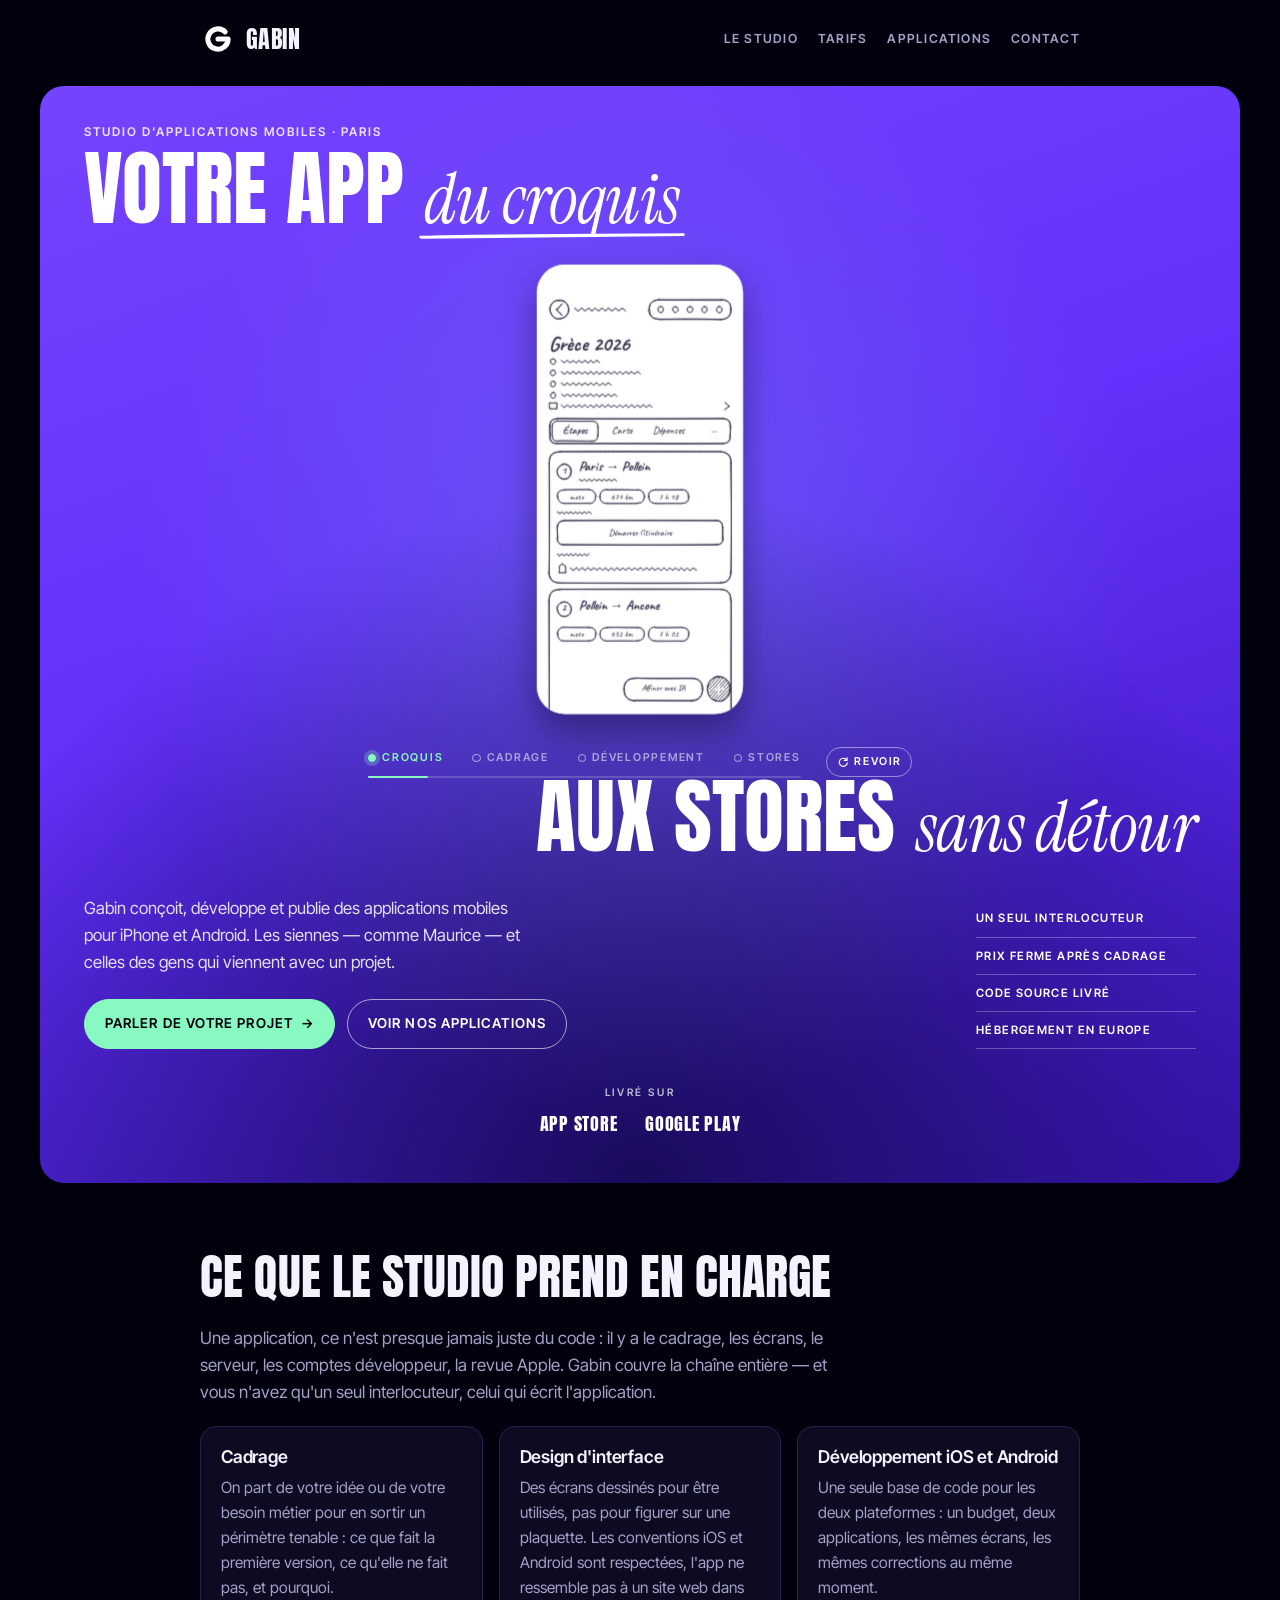
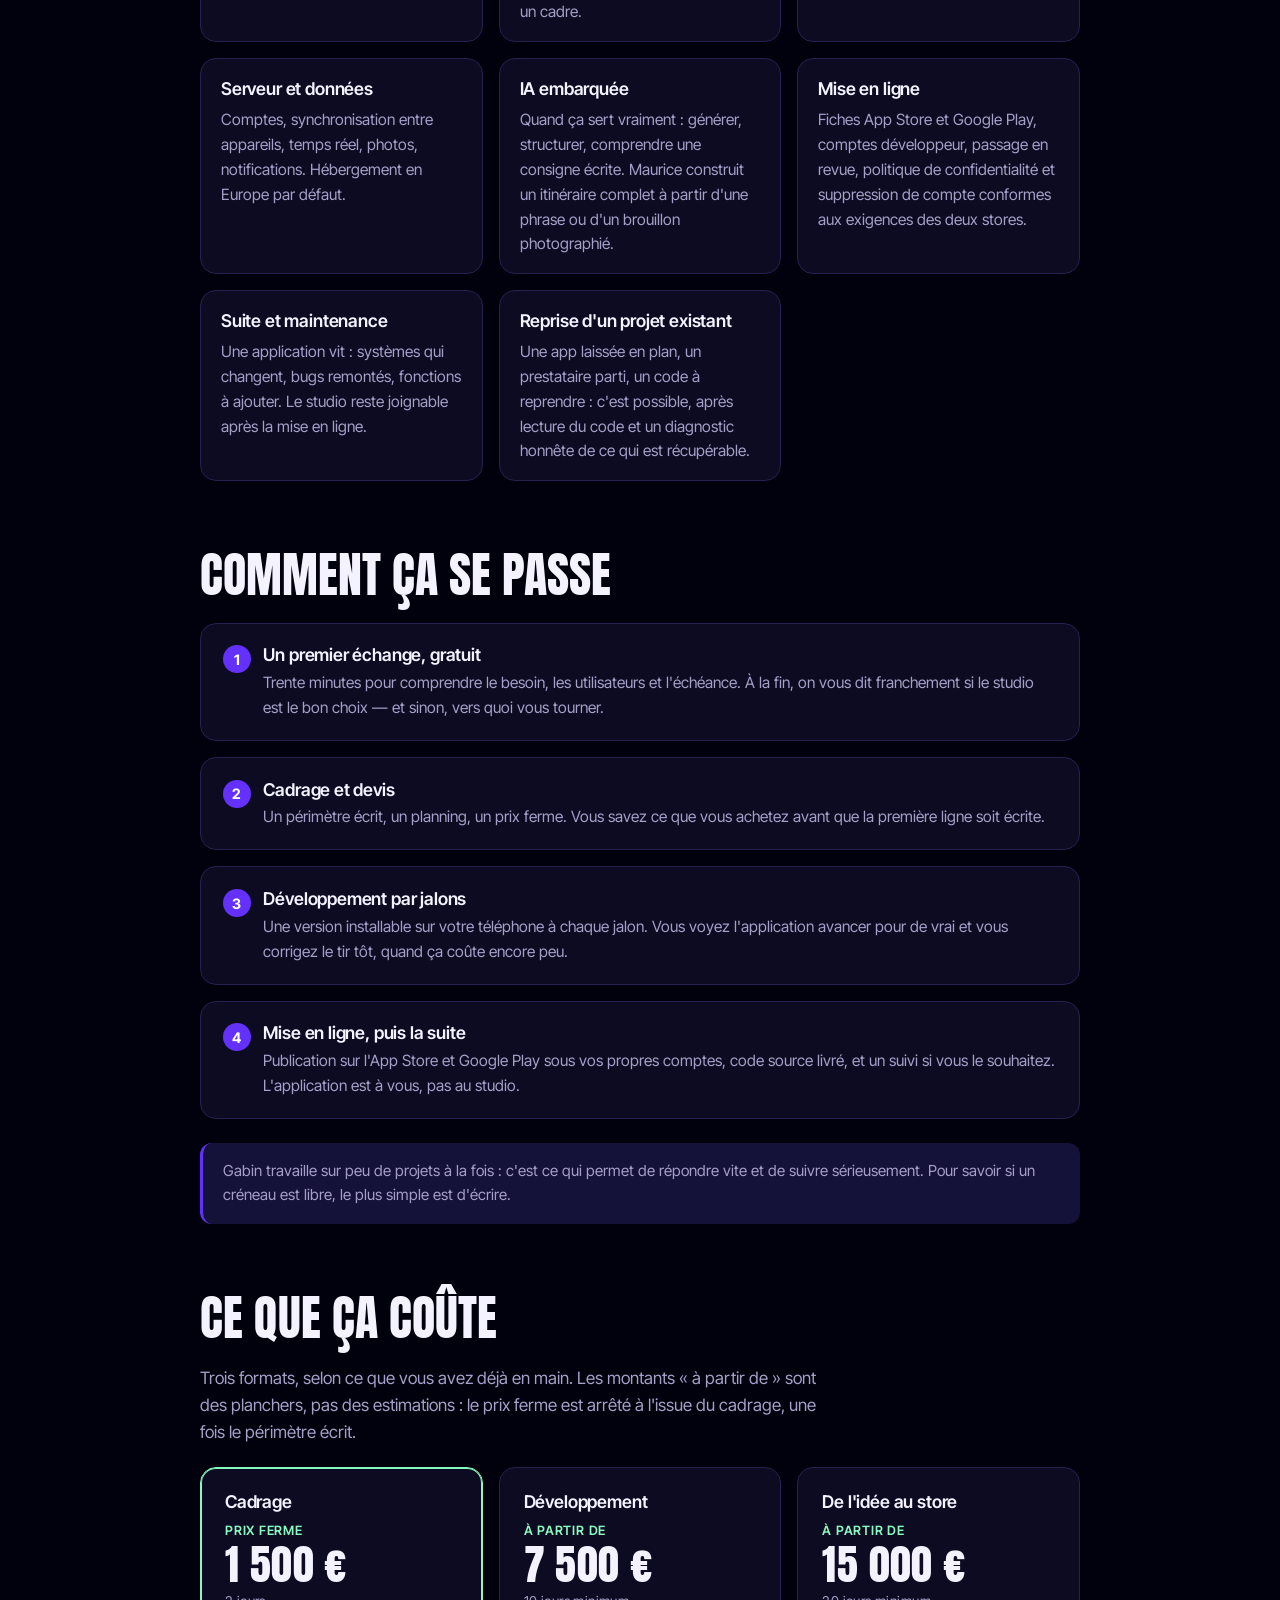
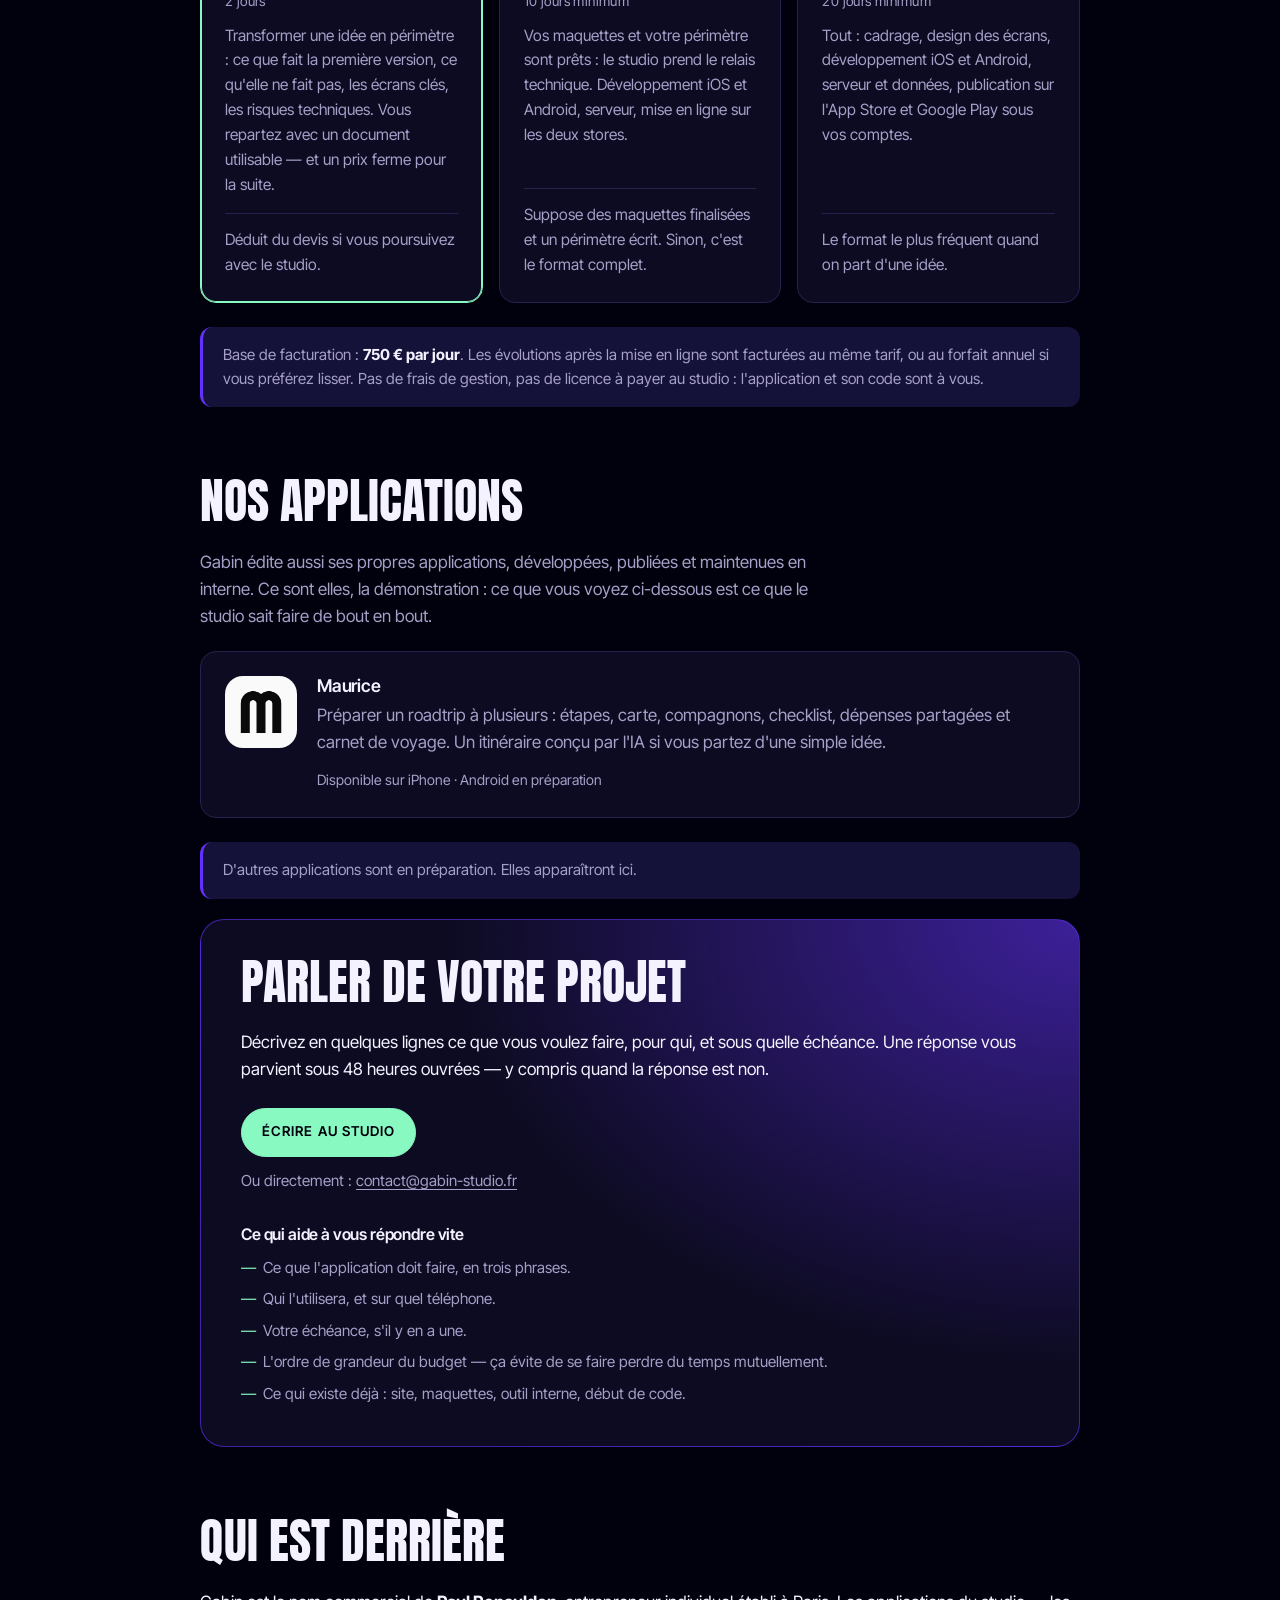
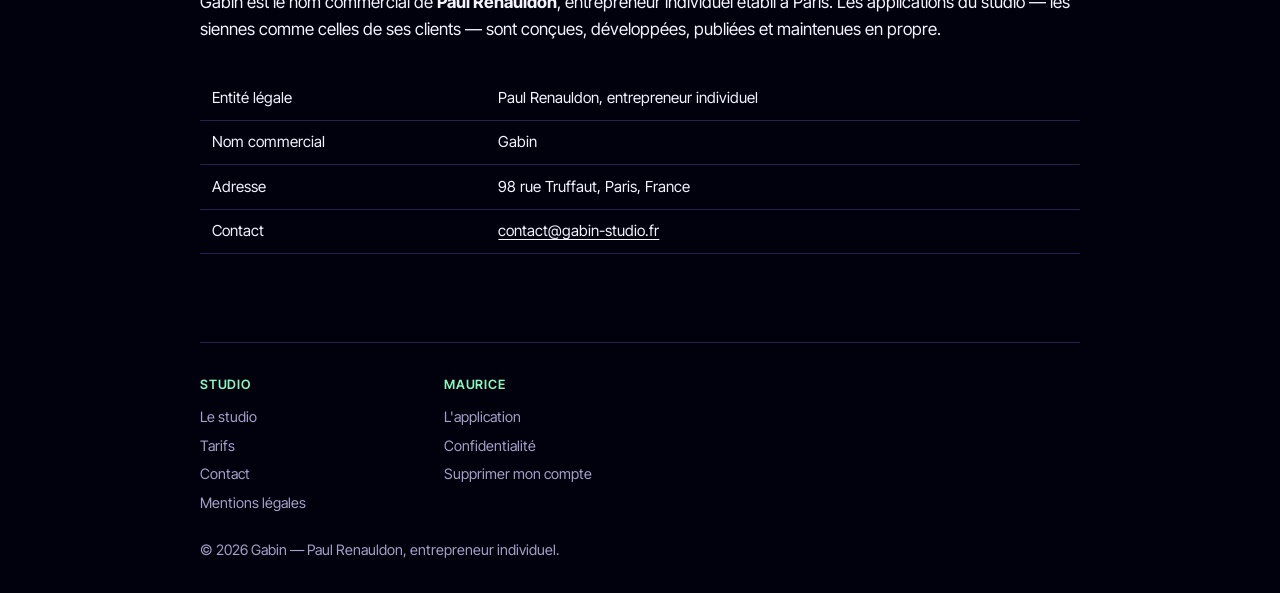
==== index.html @ 27c826fb "Hero : on montre ce que garde la V1, les cartes flottantes libèrent l'écran - Cadrage : le post-it b" ====
<!doctype html>
<html lang="fr">
<head>
  <meta charset="utf-8">
  <meta name="viewport" content="width=device-width, initial-scale=1, viewport-fit=cover">
  <title>Gabin — studio d'applications mobiles iOS et Android</title>
  <meta name="description" content="Gabin est un studio parisien qui conçoit, développe et publie des applications mobiles iOS et Android — les vôtres comme les siennes. Cadrage, design, développement, mise en ligne sur les stores.">
  <!-- Vérification Google Search Console : coller ici la balise <meta name="google-site-verification" content="…"> fournie par Google. -->
  <link rel="icon" href="assets/favicon.png">
  <link rel="apple-touch-icon" href="assets/icon.png">
  <meta property="og:title" content="Gabin — studio d'applications mobiles">
  <meta property="og:description" content="On conçoit, développe et publie votre application iOS et Android. Un seul interlocuteur : celui qui écrit l'app.">
  <meta property="og:image" content="assets/icon.png">
  <meta property="og:type" content="website">
  <link rel="preconnect" href="https://fonts.googleapis.com">
  <link rel="preconnect" href="https://fonts.gstatic.com" crossorigin>
  <link href="https://fonts.googleapis.com/css2?family=Anton&family=Instrument+Serif:ital@0;1&family=Inter+Tight:wght@400;500;600;700&family=Noto+Sans:wght@400;600&family=Caveat:wght@500;700&family=JetBrains+Mono:wght@400;500&display=swap" rel="stylesheet">
  <link rel="stylesheet" href="styles.css">
  <script>if(!matchMedia("(prefers-reduced-motion: reduce)").matches)document.documentElement.classList.add("intro")</script>
</head>
<body>
  <div class="wrap">
    <header class="top">
      <a class="brand" href="./"><img src="assets/gabin.svg" alt="" width="36" height="36">Gabin</a>
      <nav class="top-links" aria-label="Navigation">
        <a href="#studio">Le studio</a>
        <a href="#tarifs">Tarifs</a>
        <a href="#applications">Applications</a>
        <a href="#contact">Contact</a>
      </nav>
    </header>

    <main>
      <section class="hero poster" data-hero>
        <p class="eyebrow">Studio d'applications mobiles · Paris</p>
        <div class="poster-stage">
          <h1 class="poster-title">
            <span class="poster-line poster-line--1"><span class="t-block">Votre app</span> <span class="t-serif t-mark">du croquis<svg class="mark" viewBox="0 0 420 30" aria-hidden="true" data-mark="pencil"><path d="M5 17 C87 14, 170 14, 414 13 M6 18 C118 18, 230 17, 414 14" pathLength="1" stroke-width="3.4" stroke="#fff"/></svg></span></span>
            <span class="poster-line poster-line--2"><span class="t-block">aux stores</span> <span class="t-serif t-mark">sans détour<svg class="mark mark--mint" viewBox="0 0 420 30" aria-hidden="true" data-mark="mint"><path pathLength="1" d="M6 21 C 120 9, 270 7, 414 15"/></svg></span></span>
          </h1>
          <div class="stage" data-stage aria-hidden="true">
            <svg class="stage-ink" data-ink><path class="ink-arrow" data-arrow="0" pathLength="1"/><path class="ink-arrow" data-arrow="1" pathLength="1"/><path class="ink-frame" data-frame pathLength="1"/></svg>
            <div class="sk-card" data-card="carte"><svg class="sk" viewBox="0 0 920 2000" aria-hidden="true"><g data-o="0"><path d="M99 155 C106 155, 117 158, 123 162 C130 166, 136 174, 139 181 C142 189, 142 199, 140 207 C139 215, 136 223, 131 229 C127 235, 120 241, 113 243 C106 246, 97 246, 89 244 C82 242, 73 237, 68 231 C63 224, 59 215, 58 206 C57 198, 59 189, 62 181 C65 174, 71 166, 77 162 C83 157, 96 155, 100 154 C104 153, 102 155, 102 156 M99 156 C106 155, 114 158, 121 162 C127 166, 133 173, 137 180 C140 187, 142 196, 141 204 C141 212, 138 222, 133 229 C129 235, 119 240, 112 242 C105 245, 96 245, 90 244 C83 242, 76 238, 70 232 C65 226, 60 216, 59 208 C57 200, 58 189, 61 182 C64 175, 70 169, 76 165 C82 160, 95 156, 98 154 C102 153, 97 156, 97 157" pathLength="1" stroke-width="4.4"/><path d="M113 175 C109 179, 103 187, 87 198 M111 175 C106 182, 103 186, 89 201 M88 200 C96 208, 105 218, 111 222 M89 200 C95 208, 102 214, 111 224" pathLength="1" stroke-width="4.4"/></g><g data-o="1"><path d="M171 194 C174 196, 181 206, 186 206 C191 206, 196 195, 201 195 C206 195, 211 206, 216 206 C221 206, 226 193, 230 193 C235 193, 240 206, 245 206 C250 206, 254 194, 259 194 C264 194, 270 206, 276 206 C281 206, 285 193, 290 193 C295 193, 299 207, 304 207 C309 207, 314 194, 319 194 C324 194, 330 205, 335 206 C340 206, 345 195, 350 195 C355 195, 361 207, 366 207 C371 207, 375 193, 379 193 C384 193, 392 204, 395 207 M170 193 C173 195, 181 207, 186 207 C191 207, 195 193, 201 193 C206 193, 212 207, 217 207 C221 207, 224 194, 229 193 C234 193, 241 205, 246 205 C251 205, 255 193, 260 193 C264 194, 270 206, 275 206 C280 206, 284 195, 289 195 C293 195, 300 207, 305 207 C310 207, 314 196, 319 195 C324 195, 329 205, 334 205 C339 205, 345 194, 351 195 C356 195, 361 208, 365 207 C370 207, 374 193, 379 192 C384 192, 393 203, 396 205" pathLength="1" stroke-width="3.2"/><path d="M542 158 C600 158, 654 159, 823 156 M543 157 C615 158, 687 158, 822 157 M822 157 C850 156, 866 172, 864 202 M823 159 C852 155, 866 169, 864 198 M865 200 C865 200, 865 200, 865 200 M865 200 C865 200, 865 200, 865 200 M865 200 C867 228, 853 242, 823 242 M864 201 C866 230, 850 241, 823 245 M821 244 C712 242, 604 243, 544 243 M822 243 C755 246, 688 244, 543 243 M543 243 C513 241, 501 231, 499 198 M543 245 C512 245, 502 229, 500 200 M500 200 C500 200, 500 200, 500 200 M500 200 C500 200, 500 200, 500 200 M500 200 C500 171, 515 157, 543 157 M501 200 C499 170, 513 159, 543 156 M543 157 C543 157, 543 157, 543 157 M543 157 C543 157, 543 157, 543 157" pathLength="1" stroke-width="4.4"/><path d="M555 188 C558 188, 561 191, 562 193 C564 196, 564 199, 564 202 C564 205, 562 209, 560 210 C558 212, 555 213, 552 213 C549 213, 546 212, 544 211 C542 209, 541 206, 540 203 C540 200, 540 197, 541 194 C543 191, 545 189, 548 188 C550 187, 555 188, 557 188 C558 188, 559 189, 559 189 M549 188 C551 186, 553 186, 556 187 C558 188, 562 192, 564 195 C565 197, 565 199, 565 202 C564 205, 562 209, 560 210 C558 212, 555 212, 553 212 C550 212, 546 212, 544 211 C542 209, 541 205, 541 202 C540 199, 539 194, 540 191 C541 189, 546 189, 547 189 C549 189, 548 189, 548 189" pathLength="1" stroke-width="3"/><path d="M618 187 C620 187, 624 188, 626 190 C628 191, 629 195, 629 197 C630 200, 628 204, 627 206 C626 209, 624 211, 622 212 C619 213, 614 212, 612 211 C609 211, 607 209, 606 207 C605 205, 604 200, 605 197 C606 195, 608 193, 610 191 C613 189, 618 187, 619 187 C621 186, 619 188, 618 189 M611 189 C613 187, 618 186, 621 187 C623 187, 625 190, 626 193 C628 195, 631 199, 631 202 C630 204, 628 206, 626 208 C624 210, 619 213, 617 214 C614 214, 613 213, 611 211 C609 209, 605 206, 604 203 C603 200, 605 196, 606 193 C607 191, 610 190, 611 190 C613 189, 612 189, 613 189" pathLength="1" stroke-width="3"/><path d="M678 188 C681 187, 686 188, 688 189 C691 190, 693 192, 694 195 C695 197, 696 201, 695 203 C694 206, 691 208, 689 210 C686 212, 682 214, 680 214 C677 213, 676 210, 674 208 C672 206, 670 204, 670 201 C669 199, 669 195, 672 192 C674 190, 681 187, 684 187 C686 186, 686 188, 686 189 M688 189 C690 190, 692 192, 693 194 C694 197, 696 202, 695 204 C694 207, 690 208, 688 210 C685 212, 683 214, 680 214 C678 214, 674 211, 672 209 C670 207, 670 204, 670 201 C670 198, 671 194, 673 191 C674 189, 678 187, 680 186 C683 186, 687 189, 688 189 C689 190, 686 189, 686 189" pathLength="1" stroke-width="3"/><path d="M741 189 C743 187, 746 186, 749 187 C752 187, 755 190, 757 192 C759 195, 760 197, 760 200 C759 203, 757 207, 756 209 C754 211, 752 212, 750 213 C748 213, 743 212, 741 211 C738 210, 736 208, 735 205 C734 202, 734 198, 736 195 C737 192, 742 189, 743 187 C745 186, 746 187, 746 188 M750 186 C753 187, 754 190, 756 192 C757 195, 760 199, 759 202 C759 205, 756 208, 754 210 C753 212, 752 213, 749 213 C747 213, 741 211, 739 209 C737 207, 736 204, 736 202 C735 200, 734 198, 735 195 C736 193, 739 188, 742 187 C744 186, 748 188, 749 188 C751 188, 750 188, 751 188" pathLength="1" stroke-width="3"/><path d="M816 188 C818 188, 821 191, 822 193 C824 195, 825 198, 825 201 C825 203, 822 208, 820 210 C818 212, 816 213, 814 213 C811 214, 808 213, 806 212 C803 210, 800 206, 799 203 C799 201, 799 197, 800 195 C802 193, 805 190, 807 189 C810 187, 815 188, 816 187 C818 187, 817 188, 817 188 M812 186 C815 186, 820 189, 822 191 C823 193, 823 198, 823 200 C823 203, 823 205, 821 207 C820 209, 818 211, 815 212 C813 213, 808 213, 806 212 C803 211, 802 209, 801 207 C800 204, 800 200, 800 197 C801 194, 804 190, 806 188 C809 187, 812 188, 813 188 C815 187, 815 187, 815 187" pathLength="1" stroke-width="3"/></g><g data-o="3"><path d="M72 420 C74 419, 76 422, 78 424 C80 425, 82 426, 83 429 C84 431, 84 435, 83 437 C82 440, 80 441, 77 442 C75 443, 71 444, 68 443 C66 443, 63 441, 62 438 C61 436, 61 432, 61 430 C61 428, 62 426, 64 424 C65 423, 70 422, 72 421 C74 421, 75 421, 75 421 M76 421 C78 421, 82 423, 83 425 C84 427, 83 431, 82 433 C82 436, 82 440, 81 442 C79 444, 73 444, 71 444 C68 444, 67 443, 65 442 C64 440, 62 437, 61 435 C61 432, 62 428, 63 426 C64 424, 65 423, 67 422 C70 421, 76 421, 78 421 C79 422, 78 422, 78 422" pathLength="1" stroke-width="3"/><path d="M110 427 C113 429, 118 437, 122 437 C127 437, 131 428, 135 428 C140 428, 144 437, 148 437 C153 437, 157 427, 162 427 C166 427, 171 437, 175 437 C179 437, 184 427, 188 427 C193 427, 198 436, 202 437 C206 437, 209 428, 213 428 C218 428, 223 437, 228 437 C232 437, 235 427, 240 427 C244 427, 248 438, 253 438 C257 438, 262 427, 267 426 C271 426, 276 436, 278 438 M109 426 C112 428, 120 436, 124 436 C129 436, 131 426, 134 426 C138 427, 144 437, 148 438 C152 438, 156 428, 161 427 C165 427, 172 437, 176 437 C181 436, 185 426, 189 426 C193 426, 197 436, 201 436 C206 436, 211 427, 215 427 C219 427, 221 436, 225 436 C230 437, 235 427, 240 428 C244 428, 247 438, 252 438 C256 438, 263 426, 267 425 C272 425, 276 436, 278 438" pathLength="1" stroke-width="3.2"/></g><g data-o="4"><path d="M77 471 C79 472, 82 474, 83 476 C84 479, 84 484, 83 486 C82 489, 80 491, 78 493 C76 494, 73 494, 70 494 C68 494, 65 492, 63 490 C62 488, 61 484, 61 482 C61 479, 61 477, 63 475 C64 473, 67 470, 70 470 C72 469, 77 472, 79 473 C80 473, 78 472, 78 472 M73 471 C76 471, 77 471, 79 473 C81 474, 83 477, 83 480 C84 483, 82 487, 81 490 C79 492, 78 494, 76 495 C74 495, 71 493, 69 491 C66 490, 64 488, 62 487 C61 485, 61 483, 62 481 C62 479, 62 476, 64 474 C66 472, 71 471, 73 470 C75 470, 73 470, 73 471" pathLength="1" stroke-width="3"/><path d="M111 476 C113 478, 119 487, 123 487 C128 487, 132 478, 137 477 C141 477, 144 486, 148 486 C153 486, 158 477, 162 477 C167 478, 170 486, 175 486 C179 486, 183 478, 187 478 C191 478, 196 486, 201 486 C205 486, 209 476, 213 476 C218 476, 222 486, 226 486 C231 487, 236 478, 240 478 C245 478, 249 487, 253 487 C258 487, 263 478, 267 478 C271 478, 276 488, 280 487 C284 487, 288 477, 292 477 C297 477, 301 487, 306 487 C310 487, 313 478, 318 478 C322 478, 328 487, 332 487 C336 486, 339 477, 343 477 C347 477, 352 487, 357 487 C361 487, 365 477, 370 477 C374 477, 379 488, 384 487 C388 487, 392 476, 396 476 C400 476, 404 487, 408 487 C412 488, 417 478, 422 478 C427 478, 432 487, 436 487 C440 487, 443 477, 447 477 C451 477, 458 484, 460 486 M110 478 C112 480, 118 489, 123 488 C127 488, 132 476, 136 476 C141 475, 144 486, 148 486 C153 487, 157 478, 161 478 C166 478, 171 488, 176 488 C180 488, 183 477, 187 477 C191 476, 195 485, 200 486 C204 486, 210 478, 215 478 C219 478, 223 486, 227 486 C231 485, 236 476, 240 476 C245 476, 248 487, 252 487 C256 487, 260 477, 264 477 C269 477, 275 488, 280 487 C284 487, 289 476, 293 476 C297 476, 300 488, 304 488 C308 488, 312 476, 317 476 C321 475, 326 487, 331 487 C336 487, 340 477, 345 477 C349 477, 353 488, 357 488 C361 488, 364 477, 368 476 C373 476, 377 486, 381 487 C386 487, 392 478, 397 478 C401 478, 405 487, 409 487 C414 487, 419 476, 423 476 C427 476, 430 486, 434 487 C438 487, 444 476, 448 476 C453 476, 458 486, 461 488" pathLength="1" stroke-width="3.2"/></g><g data-o="5"><path d="M90 686 C239 686, 386 686, 830 686 M90 686 C361 684, 633 684, 830 686 M830 686 C850 686, 860 697, 862 717 M831 687 C849 688, 860 695, 863 717 M862 718 C864 730, 861 745, 861 766 M863 717 C861 735, 862 752, 862 765 M862 765 C861 786, 851 798, 831 797 M860 764 C864 786, 851 795, 831 796 M830 797 C601 799, 372 800, 91 796 M830 797 C671 795, 512 796, 90 797 M90 797 C70 798, 58 785, 59 765 M91 795 C68 795, 60 786, 60 763 M57 764 C57 749, 59 734, 58 717 M59 765 C58 754, 59 743, 58 718 M58 718 C56 695, 70 685, 90 687 M57 719 C56 694, 69 686, 92 684 M90 686 C90 686, 90 686, 90 686 M90 686 C90 686, 90 686, 90 686" pathLength="1" stroke-width="4.4"/><path d="M306 696 C335 698, 365 698, 454 699 M306 696 C364 698, 420 697, 454 698 M454 697 C473 697, 478 705, 481 723 M454 697 C471 696, 481 705, 482 721 M480 724 C480 733, 482 739, 482 761 M480 722 C480 735, 481 746, 481 759 M480 760 C481 776, 471 785, 455 787 M478 762 C480 779, 473 788, 453 784 M452 788 C404 786, 356 786, 308 785 M455 786 C417 784, 380 786, 306 787 M306 786 C291 785, 280 778, 280 760 M304 784 C289 788, 278 777, 278 761 M279 760 C282 747, 281 736, 280 723 M279 760 C280 748, 280 734, 280 723 M280 723 C278 704, 287 697, 308 696 M279 723 C278 707, 288 695, 307 698 M306 697 C306 697, 306 697, 306 697 M306 697 C306 697, 306 697, 306 697" pathLength="1" stroke-width="3.4"/></g><g data-o="7"><path d="M94 834 C242 831, 388 832, 826 833 M95 833 C248 835, 401 834, 825 833 M825 833 C852 832, 863 845, 866 874 M824 833 C852 833, 864 846, 867 875 M865 873 C867 1223, 866 1573, 865 1833 M865 873 C865 1136, 865 1399, 865 1833 M865 1833 C863 1861, 851 1874, 827 1872 M867 1832 C867 1858, 851 1874, 826 1875 M825 1872 C564 1875, 305 1875, 96 1873 M825 1873 C618 1872, 410 1872, 95 1873 M95 1873 C67 1875, 55 1859, 54 1832 M94 1871 C69 1874, 54 1859, 55 1832 M56 1833 C56 1569, 56 1305, 55 873 M55 1833 C52 1584, 52 1334, 55 873 M55 873 C54 846, 68 834, 94 834 M55 872 C53 847, 70 833, 94 832 M95 833 C95 833, 95 833, 95 833 M95 833 C95 833, 95 833, 95 833" pathLength="1" stroke-width="4.4"/></g><g data-o="8"><path d="M54 1011 C71 1007, 119 979, 150 984 C181 990, 213 1042, 241 1044 C270 1047, 292 995, 320 999 C348 1003, 386 1035, 409 1069 C432 1103, 454 1159, 456 1201 C458 1243, 413 1283, 421 1320 C428 1356, 479 1381, 499 1421 C520 1460, 550 1510, 545 1555 C540 1600, 470 1652, 469 1691 C468 1729, 518 1759, 541 1789 C564 1819, 598 1858, 609 1872 M57 1010 C73 1006, 119 979, 150 985 C180 991, 213 1042, 241 1045 C270 1047, 292 996, 320 1000 C349 1004, 388 1036, 411 1069 C433 1103, 452 1159, 454 1201 C456 1243, 414 1285, 422 1322 C430 1359, 481 1382, 502 1421 C523 1459, 552 1509, 547 1554 C541 1599, 470 1651, 469 1690 C468 1730, 518 1759, 542 1789 C565 1819, 600 1857, 611 1872" pathLength="1" stroke-width="3.6"/><path d="M866 1060 C850 1070, 796 1089, 770 1120 C743 1152, 707 1208, 706 1250 C704 1292, 761 1329, 760 1370 C759 1411, 698 1458, 700 1494 C703 1531, 747 1566, 774 1590 C802 1615, 851 1633, 866 1641 M865 1059 C849 1069, 795 1090, 769 1122 C742 1154, 707 1210, 705 1251 C704 1293, 762 1331, 761 1371 C760 1412, 697 1458, 699 1494 C702 1531, 748 1565, 775 1590 C803 1614, 849 1632, 864 1640" pathLength="1" stroke-width="3.6"/></g><g data-o="9"><path d="M259 1577 C268 1574, 281 1573, 292 1573 C303 1574, 314 1577, 323 1580 C332 1583, 341 1586, 347 1591 C352 1596, 356 1604, 356 1609 C357 1615, 354 1621, 349 1626 C344 1631, 337 1636, 328 1639 C319 1642, 307 1644, 296 1645 C285 1646, 272 1646, 262 1644 C251 1642, 240 1638, 232 1635 C225 1631, 219 1626, 216 1620 C214 1615, 213 1607, 215 1602 C218 1596, 222 1591, 230 1587 C238 1582, 257 1577, 263 1575 C269 1573, 267 1575, 267 1576 M309 1576 C319 1578, 329 1581, 337 1585 C344 1590, 351 1596, 354 1601 C357 1606, 358 1612, 355 1617 C353 1623, 345 1629, 338 1633 C331 1638, 322 1640, 312 1643 C302 1645, 289 1647, 278 1647 C267 1646, 254 1643, 245 1640 C236 1637, 229 1633, 224 1628 C219 1623, 214 1617, 214 1611 C214 1605, 218 1598, 223 1593 C228 1588, 236 1585, 245 1582 C254 1579, 266 1575, 276 1574 C287 1573, 303 1574, 308 1574 C314 1575, 309 1575, 309 1576" pathLength="1" stroke-width="3.2"/><path d="M775 1736 C783 1738, 791 1743, 795 1747 C800 1751, 803 1756, 802 1761 C802 1766, 797 1772, 792 1776 C786 1781, 778 1784, 770 1785 C762 1786, 752 1785, 744 1783 C736 1781, 728 1779, 724 1774 C719 1770, 716 1762, 717 1757 C718 1752, 723 1748, 728 1744 C734 1740, 742 1736, 751 1734 C759 1733, 772 1736, 777 1736 C781 1737, 778 1736, 778 1736 M779 1735 C786 1737, 794 1744, 798 1749 C802 1754, 803 1760, 802 1765 C800 1770, 795 1775, 790 1778 C784 1781, 775 1784, 767 1785 C759 1786, 749 1786, 741 1783 C734 1781, 725 1775, 721 1771 C718 1766, 717 1761, 718 1756 C719 1751, 722 1744, 728 1741 C734 1737, 746 1735, 754 1734 C763 1733, 775 1734, 780 1735 C784 1736, 780 1738, 780 1738" pathLength="1" stroke-width="3.2"/></g><g data-o="10"><path d="M70 1930 C73 1932, 79 1941, 83 1941 C87 1941, 91 1930, 95 1930 C100 1930, 105 1940, 110 1940 C114 1940, 118 1930, 122 1930 C126 1930, 130 1941, 135 1941 C139 1941, 144 1931, 148 1931 C152 1931, 156 1940, 160 1940 C165 1940, 170 1929, 174 1929 C179 1929, 184 1939, 188 1939 C192 1939, 195 1929, 199 1929 C204 1929, 209 1941, 213 1941 C218 1941, 222 1929, 226 1929 C230 1929, 234 1939, 239 1940 C243 1940, 247 1929, 252 1929 C256 1929, 260 1939, 264 1940 C269 1940, 274 1930, 278 1930 C283 1930, 286 1939, 290 1939 C294 1939, 299 1931, 303 1931 C308 1931, 312 1940, 317 1940 C321 1940, 327 1929, 331 1929 C335 1929, 339 1941, 343 1941 C347 1941, 352 1929, 356 1929 C361 1929, 365 1940, 369 1941 C374 1941, 377 1930, 381 1930 C385 1930, 390 1939, 395 1939 C399 1939, 403 1930, 408 1930 C412 1930, 416 1940, 420 1940 C424 1940, 429 1930, 433 1930 C437 1930, 442 1941, 447 1941 C451 1941, 456 1929, 461 1929 C465 1929, 469 1941, 474 1941 C478 1941, 483 1930, 487 1929 C491 1929, 494 1940, 499 1940 C503 1941, 508 1931, 512 1931 C516 1931, 520 1940, 525 1939 C529 1939, 534 1929, 538 1929 C543 1929, 546 1939, 550 1939 C554 1939, 559 1930, 564 1930 C568 1931, 572 1941, 576 1941 C581 1941, 586 1930, 591 1930 C596 1929, 600 1940, 604 1940 C608 1940, 611 1930, 615 1930 C619 1930, 624 1939, 628 1939 C632 1939, 637 1930, 641 1930 C645 1930, 649 1939, 654 1939 C659 1939, 664 1930, 669 1930 C674 1931, 677 1941, 681 1940 C686 1940, 692 1932, 694 1930 M69 1930 C72 1932, 78 1939, 83 1939 C87 1939, 93 1931, 97 1931 C102 1932, 106 1941, 110 1941 C114 1941, 116 1931, 121 1931 C125 1931, 131 1940, 136 1940 C141 1940, 144 1930, 148 1930 C153 1930, 158 1939, 162 1939 C166 1939, 169 1931, 173 1931 C177 1931, 181 1939, 186 1939 C190 1938, 195 1929, 199 1930 C204 1930, 208 1940, 212 1941 C217 1941, 222 1931, 226 1931 C230 1931, 234 1940, 238 1939 C242 1939, 247 1928, 252 1928 C256 1929, 260 1940, 265 1940 C269 1941, 273 1931, 277 1931 C282 1931, 287 1939, 292 1939 C296 1939, 300 1928, 305 1928 C309 1929, 313 1941, 317 1942 C321 1942, 326 1931, 330 1931 C335 1930, 339 1940, 343 1940 C348 1940, 352 1931, 356 1931 C360 1932, 364 1940, 368 1940 C372 1940, 377 1931, 382 1931 C387 1930, 391 1939, 396 1939 C400 1938, 405 1929, 409 1929 C413 1929, 417 1939, 421 1939 C425 1939, 428 1931, 433 1931 C437 1931, 443 1940, 448 1940 C453 1940, 456 1931, 460 1931 C465 1931, 470 1940, 474 1940 C478 1940, 481 1929, 485 1929 C489 1929, 495 1938, 500 1938 C504 1939, 509 1930, 513 1931 C518 1931, 521 1940, 525 1940 C529 1940, 533 1930, 537 1930 C541 1931, 546 1941, 550 1941 C555 1942, 558 1931, 563 1931 C567 1931, 574 1942, 578 1941 C582 1941, 585 1930, 589 1930 C593 1930, 598 1940, 602 1940 C607 1940, 613 1930, 617 1930 C621 1930, 624 1940, 628 1940 C632 1940, 639 1931, 643 1930 C648 1930, 651 1939, 655 1939 C659 1939, 664 1930, 669 1930 C673 1930, 678 1940, 682 1939 C686 1939, 692 1931, 694 1929" pathLength="1" stroke-width="3.2"/></g><g data-k="route"><path d="M250 1160 C268 1154, 323 1119, 360 1125 C397 1131, 436 1166, 471 1196 C505 1225, 557 1261, 566 1300 C575 1339, 514 1394, 524 1430 C534 1467, 595 1513, 626 1520 C656 1527, 701 1497, 705 1470 C709 1443, 674 1388, 651 1360 C627 1331, 579 1311, 564 1301 M251 1159 C269 1153, 322 1120, 359 1125 C395 1131, 436 1166, 471 1194 C505 1223, 557 1259, 566 1299 C575 1338, 516 1394, 525 1431 C535 1468, 594 1513, 624 1519 C654 1526, 702 1496, 706 1469 C710 1442, 674 1387, 650 1359 C627 1331, 580 1309, 565 1300" pathLength="1" stroke-width="8"/></g><g data-k="pin0"><path d="M245 1139 C249 1138, 255 1139, 259 1141 C263 1143, 269 1147, 271 1151 C273 1155, 272 1162, 270 1166 C269 1171, 265 1176, 262 1179 C258 1182, 253 1183, 248 1183 C243 1182, 237 1178, 234 1175 C230 1172, 229 1167, 229 1162 C229 1157, 231 1150, 234 1146 C237 1142, 245 1139, 248 1137 C250 1136, 249 1138, 249 1139 M252 1138 C256 1138, 261 1140, 264 1143 C267 1146, 270 1152, 271 1157 C272 1163, 272 1169, 270 1173 C267 1178, 261 1181, 256 1182 C251 1183, 245 1181, 240 1179 C236 1178, 232 1175, 230 1171 C228 1167, 227 1160, 228 1155 C229 1150, 234 1143, 237 1141 C241 1138, 248 1140, 250 1139 C252 1139, 251 1137, 251 1138" fill="#2E2B45" stroke="none"/><path d="M240 1141 C244 1138, 250 1138, 255 1139 C259 1140, 266 1143, 269 1147 C271 1151, 272 1158, 271 1163 C271 1168, 268 1173, 265 1176 C261 1179, 256 1182, 251 1183 C247 1183, 241 1181, 237 1178 C234 1175, 231 1170, 230 1165 C229 1161, 228 1155, 231 1151 C233 1147, 240 1141, 243 1139 C245 1137, 245 1140, 245 1140 M260 1141 C264 1142, 267 1145, 269 1149 C271 1153, 272 1159, 271 1164 C270 1168, 268 1175, 264 1178 C260 1181, 253 1182, 248 1182 C244 1181, 239 1178, 236 1175 C233 1172, 229 1168, 229 1164 C228 1159, 229 1151, 232 1147 C235 1143, 241 1141, 245 1140 C249 1138, 255 1138, 257 1138 C259 1138, 257 1138, 257 1139" pathLength="1" stroke-width="3"/></g><g data-k="pin1"><path d="M476 1174 C480 1175, 485 1177, 488 1181 C491 1185, 493 1192, 492 1197 C492 1202, 489 1208, 486 1212 C482 1215, 476 1218, 472 1218 C467 1218, 461 1216, 457 1213 C453 1210, 451 1206, 450 1201 C449 1197, 449 1191, 450 1186 C452 1181, 455 1176, 460 1174 C465 1172, 476 1174, 479 1174 C483 1174, 482 1175, 481 1175 M471 1173 C475 1173, 482 1175, 486 1178 C489 1181, 490 1187, 490 1192 C491 1197, 489 1203, 487 1207 C485 1211, 481 1215, 476 1216 C472 1217, 465 1217, 461 1215 C457 1213, 453 1209, 451 1205 C449 1201, 447 1195, 448 1190 C449 1185, 454 1178, 458 1175 C462 1172, 470 1172, 472 1171 C474 1171, 470 1171, 470 1172" fill="#2E2B45" stroke="none"/><path d="M478 1175 C482 1176, 486 1179, 488 1183 C491 1187, 493 1194, 492 1199 C492 1204, 489 1210, 485 1213 C481 1216, 476 1217, 471 1217 C466 1217, 459 1215, 455 1212 C451 1209, 448 1204, 448 1199 C447 1194, 449 1188, 452 1184 C455 1180, 458 1175, 463 1174 C468 1173, 478 1175, 482 1177 C486 1178, 486 1180, 485 1181 M476 1172 C479 1173, 483 1178, 486 1181 C489 1185, 493 1191, 493 1195 C493 1200, 491 1206, 487 1209 C483 1212, 476 1215, 471 1216 C466 1217, 463 1217, 459 1214 C455 1212, 451 1206, 449 1201 C448 1196, 447 1189, 449 1185 C450 1180, 456 1178, 460 1176 C464 1174, 472 1175, 475 1175 C477 1174, 475 1172, 475 1172" pathLength="1" stroke-width="3"/></g><g data-k="pin2"><path d="M518 1409 C522 1407, 528 1407, 532 1409 C537 1411, 542 1415, 545 1419 C547 1423, 549 1429, 547 1434 C546 1439, 541 1445, 538 1449 C534 1452, 529 1454, 524 1453 C520 1453, 514 1451, 511 1448 C507 1444, 504 1438, 503 1433 C502 1428, 503 1422, 506 1418 C509 1414, 518 1410, 520 1408 C523 1406, 522 1408, 522 1408 M525 1407 C529 1407, 535 1410, 539 1413 C543 1416, 547 1421, 548 1426 C548 1432, 545 1440, 542 1444 C540 1448, 536 1449, 531 1450 C527 1451, 521 1451, 517 1450 C513 1449, 509 1446, 507 1442 C505 1438, 502 1429, 503 1424 C504 1420, 509 1416, 513 1413 C517 1410, 524 1408, 527 1407 C529 1406, 527 1408, 527 1409" fill="#2E2B45" stroke="none"/><path d="M528 1406 C532 1407, 538 1411, 540 1415 C543 1418, 545 1424, 546 1429 C546 1433, 546 1438, 543 1442 C541 1446, 535 1451, 531 1453 C526 1454, 519 1453, 515 1451 C511 1449, 507 1445, 506 1440 C504 1436, 503 1429, 504 1424 C505 1420, 508 1413, 512 1411 C516 1408, 526 1408, 529 1408 C532 1408, 531 1409, 531 1409 M526 1407 C531 1407, 537 1411, 541 1414 C544 1417, 546 1422, 547 1427 C548 1432, 547 1439, 544 1443 C542 1447, 536 1451, 532 1453 C527 1454, 522 1452, 517 1450 C513 1448, 508 1443, 506 1439 C503 1435, 503 1430, 504 1425 C505 1421, 510 1416, 514 1413 C517 1410, 525 1409, 527 1409 C530 1408, 528 1409, 528 1409" pathLength="1" stroke-width="3"/></g><g data-k="pin3"><path d="M629 1498 C634 1499, 639 1502, 642 1506 C645 1510, 647 1515, 647 1520 C647 1525, 644 1531, 641 1535 C639 1539, 635 1543, 630 1544 C625 1544, 618 1542, 613 1540 C609 1537, 606 1532, 604 1527 C602 1522, 602 1517, 604 1512 C606 1507, 609 1502, 614 1500 C619 1497, 629 1498, 632 1498 C635 1498, 633 1499, 633 1500 M627 1497 C632 1497, 638 1500, 641 1503 C644 1506, 647 1511, 647 1516 C647 1521, 645 1528, 643 1532 C640 1537, 636 1541, 632 1542 C627 1544, 623 1542, 618 1540 C614 1538, 607 1535, 605 1531 C602 1526, 603 1518, 604 1514 C605 1509, 607 1506, 610 1503 C614 1500, 623 1498, 626 1497 C628 1497, 626 1498, 626 1498" fill="#2E2B45" stroke="none"/><path d="M620 1497 C625 1496, 632 1497, 636 1500 C640 1502, 643 1507, 645 1511 C646 1516, 647 1522, 645 1527 C644 1532, 639 1537, 635 1540 C632 1543, 627 1543, 623 1542 C618 1542, 611 1540, 608 1536 C605 1532, 603 1526, 603 1521 C603 1516, 605 1510, 608 1506 C611 1502, 620 1499, 623 1498 C626 1496, 627 1497, 627 1497 M625 1497 C629 1496, 634 1499, 637 1502 C640 1504, 644 1509, 645 1514 C646 1518, 645 1524, 643 1528 C642 1533, 638 1538, 634 1540 C630 1543, 625 1545, 621 1543 C616 1542, 610 1536, 607 1532 C605 1527, 604 1523, 605 1518 C605 1513, 606 1505, 609 1502 C612 1499, 619 1499, 622 1498 C624 1498, 622 1499, 623 1499" pathLength="1" stroke-width="3"/></g><g data-k="pin4"><path d="M696 1449 C700 1447, 706 1446, 711 1448 C715 1449, 720 1452, 723 1457 C726 1461, 727 1467, 727 1472 C726 1477, 724 1482, 720 1486 C717 1490, 711 1494, 706 1494 C701 1494, 697 1491, 693 1488 C689 1485, 684 1479, 683 1475 C682 1470, 683 1465, 686 1460 C689 1456, 698 1450, 701 1448 C704 1445, 704 1446, 704 1447 M706 1446 C711 1446, 716 1450, 719 1453 C723 1456, 725 1461, 726 1465 C727 1470, 726 1477, 723 1481 C721 1485, 716 1490, 712 1491 C707 1493, 700 1493, 696 1491 C692 1489, 688 1484, 686 1479 C684 1475, 683 1468, 684 1464 C685 1459, 687 1456, 691 1453 C694 1450, 703 1449, 705 1448 C707 1447, 705 1447, 705 1447" fill="#2E2B45" stroke="none"/><path d="M696 1449 C699 1446, 705 1445, 709 1447 C714 1448, 719 1452, 722 1457 C725 1461, 726 1467, 726 1471 C726 1476, 724 1482, 721 1486 C718 1489, 713 1493, 708 1494 C704 1494, 698 1491, 694 1489 C690 1486, 686 1482, 684 1477 C683 1472, 684 1465, 685 1460 C687 1456, 693 1452, 695 1450 C697 1448, 697 1448, 697 1448 M700 1448 C704 1447, 712 1448, 716 1450 C720 1452, 724 1456, 726 1460 C727 1465, 727 1472, 725 1477 C723 1481, 720 1485, 716 1488 C712 1491, 706 1493, 701 1493 C697 1493, 693 1491, 690 1487 C687 1483, 683 1476, 683 1471 C683 1466, 686 1459, 688 1455 C691 1451, 697 1450, 699 1449 C701 1448, 700 1448, 701 1449" pathLength="1" stroke-width="3"/></g></svg><span data-o="2" class="hw hw--b" style="left:5.98%;top:17.60%;font-size:10.00cqw">Grèce 2026</span><span data-o="6" class="hw hw--c" style="left:18.48%;top:37.10%;font-size:5.00cqw">Étapes</span><span data-o="6" class="hw hw--c hw--b" style="left:41.30%;top:37.10%;font-size:5.00cqw">Carte</span><span data-o="6" class="hw hw--c" style="left:64.13%;top:37.10%;font-size:5.00cqw">Dépenses</span><span data-o="6" class="hw hw--c" style="left:85.87%;top:36.80%;font-size:5.00cqw">…</span></div>
            <div class="sk-card" data-card="depenses"><svg class="sk" viewBox="0 0 920 2000" aria-hidden="true"><g data-o="0"><path d="M101 158 C108 158, 115 161, 122 165 C128 169, 135 175, 139 182 C142 188, 142 198, 141 206 C140 214, 136 222, 131 228 C126 234, 118 237, 111 239 C104 241, 96 242, 88 240 C81 238, 74 232, 69 227 C64 221, 60 214, 58 207 C57 199, 59 189, 62 182 C65 175, 70 168, 77 164 C84 160, 100 159, 105 158 C110 158, 109 159, 108 160 M120 164 C126 167, 132 174, 135 180 C139 187, 142 194, 141 202 C141 209, 138 219, 133 225 C129 231, 122 236, 115 239 C107 242, 97 244, 90 242 C82 241, 76 235, 70 230 C65 224, 60 217, 58 209 C57 202, 57 191, 60 184 C63 176, 69 170, 76 166 C82 161, 89 159, 97 158 C104 158, 117 162, 121 163 C125 164, 120 162, 120 163" pathLength="1" stroke-width="4.4"/><path d="M110 175 C106 181, 101 186, 87 199 M113 175 C102 185, 93 194, 88 200 M87 199 C93 208, 101 213, 111 225 M88 200 C95 209, 104 216, 111 225" pathLength="1" stroke-width="4.4"/></g><g data-o="1"><path d="M169 194 C172 197, 181 206, 186 206 C191 206, 194 194, 199 194 C204 194, 210 206, 215 206 C221 206, 226 193, 231 193 C236 193, 241 207, 246 207 C251 207, 256 195, 261 195 C266 194, 270 205, 274 205 C279 205, 284 195, 289 195 C295 195, 301 206, 306 206 C311 206, 315 195, 320 195 C325 195, 329 205, 334 205 C339 205, 344 195, 350 195 C355 195, 360 206, 365 206 C370 206, 376 193, 380 193 C385 193, 391 203, 394 205 M171 194 C174 196, 181 205, 186 205 C190 205, 193 195, 198 195 C203 196, 211 208, 216 207 C221 207, 225 193, 230 193 C234 193, 239 206, 244 206 C249 206, 253 193, 259 194 C264 194, 271 208, 276 208 C282 208, 286 194, 291 194 C295 194, 299 206, 304 206 C308 205, 315 193, 320 193 C325 193, 331 204, 336 205 C341 205, 345 194, 350 194 C354 195, 360 206, 365 206 C370 206, 376 195, 381 195 C386 195, 392 204, 394 206" pathLength="1" stroke-width="3.2"/><path d="M543 158 C598 155, 656 157, 823 157 M542 157 C610 158, 675 157, 821 157 M822 157 C852 155, 865 172, 865 199 M822 157 C850 157, 865 172, 866 202 M865 200 C865 200, 865 200, 865 200 M865 200 C865 200, 865 200, 865 200 M865 200 C864 228, 850 244, 822 244 M864 201 C864 229, 853 241, 821 242 M823 242 C758 244, 693 244, 544 243 M823 243 C717 242, 612 243, 543 242 M543 243 C515 241, 500 230, 502 202 M544 242 C514 244, 502 229, 498 202 M500 200 C500 200, 500 200, 500 200 M500 200 C500 200, 500 200, 500 200 M500 200 C498 173, 516 159, 542 156 M500 198 C500 173, 513 155, 541 156 M543 157 C543 157, 543 157, 543 157 M543 157 C543 157, 543 157, 543 157" pathLength="1" stroke-width="4.4"/><path d="M555 187 C557 188, 561 191, 562 193 C564 196, 564 198, 564 201 C564 204, 563 208, 561 210 C559 212, 555 212, 552 212 C549 212, 547 212, 545 210 C543 208, 541 205, 540 203 C539 200, 539 197, 541 195 C542 192, 545 189, 548 189 C552 188, 558 189, 560 190 C562 190, 561 193, 561 193 M546 189 C549 188, 553 188, 556 188 C559 189, 561 191, 562 193 C563 195, 564 197, 564 200 C564 203, 564 208, 562 210 C560 212, 554 212, 551 212 C549 212, 547 212, 545 211 C543 209, 542 205, 541 202 C540 199, 539 195, 540 193 C541 191, 547 190, 548 189 C549 188, 546 188, 546 188" pathLength="1" stroke-width="3"/><path d="M617 186 C620 186, 624 188, 626 190 C628 192, 629 195, 629 198 C629 201, 629 205, 628 208 C626 210, 624 213, 622 213 C619 214, 615 214, 613 213 C610 212, 607 209, 605 206 C604 204, 604 201, 604 198 C605 195, 606 191, 609 190 C612 188, 618 188, 620 188 C622 188, 620 188, 620 188 M624 187 C626 189, 627 194, 628 196 C628 199, 628 202, 627 204 C627 207, 625 210, 624 212 C622 213, 618 213, 616 213 C613 213, 609 212, 607 210 C605 208, 605 203, 605 200 C605 197, 605 195, 607 193 C608 191, 612 187, 615 186 C618 186, 623 189, 624 189 C625 189, 623 189, 623 188" pathLength="1" stroke-width="3"/><path d="M680 187 C682 186, 684 187, 687 189 C689 190, 692 193, 693 195 C694 198, 694 200, 693 203 C693 206, 691 210, 689 211 C687 213, 683 213, 681 213 C678 213, 676 212, 674 210 C672 208, 669 203, 669 200 C669 197, 670 194, 672 191 C674 189, 679 186, 680 186 C682 185, 682 187, 682 187 M686 187 C689 187, 692 189, 694 192 C695 194, 695 199, 695 202 C694 205, 693 207, 691 209 C688 210, 684 212, 682 212 C679 212, 675 212, 674 210 C672 208, 670 204, 670 201 C670 198, 671 196, 672 194 C673 192, 674 188, 676 187 C679 186, 683 188, 685 188 C687 188, 687 187, 687 187" pathLength="1" stroke-width="3"/><path d="M740 188 C743 187, 746 186, 749 187 C752 187, 755 189, 757 191 C759 193, 761 197, 760 200 C760 203, 758 206, 756 208 C754 211, 751 214, 749 214 C746 215, 742 214, 740 213 C738 211, 737 206, 736 204 C736 201, 735 199, 736 196 C737 193, 742 187, 744 186 C746 184, 748 186, 748 187 M748 187 C751 187, 755 188, 757 190 C758 192, 759 197, 759 200 C759 204, 759 207, 757 209 C756 211, 754 214, 751 214 C748 214, 743 212, 740 210 C738 209, 737 208, 736 206 C735 203, 733 198, 734 195 C735 192, 739 189, 741 188 C744 187, 748 188, 749 187 C751 187, 748 186, 748 186" pathLength="1" stroke-width="3"/><path d="M815 187 C818 187, 821 189, 823 191 C824 194, 825 199, 825 202 C825 205, 823 208, 821 210 C819 211, 816 212, 814 213 C811 213, 807 213, 805 211 C802 210, 800 206, 799 203 C799 200, 800 196, 802 193 C803 191, 803 188, 806 187 C809 186, 815 187, 817 187 C819 187, 819 188, 818 188 M813 187 C816 187, 817 187, 819 189 C821 191, 825 196, 825 198 C826 201, 825 203, 824 206 C822 208, 819 211, 817 213 C814 214, 810 214, 807 213 C805 212, 803 210, 801 207 C800 204, 800 199, 800 196 C800 193, 801 191, 803 189 C805 188, 812 187, 813 187 C815 186, 813 185, 813 185" pathLength="1" stroke-width="3"/></g><g data-o="3"><path d="M71 421 C73 420, 77 420, 78 422 C80 423, 82 427, 83 430 C83 432, 83 435, 82 437 C80 439, 77 442, 75 443 C73 444, 72 444, 69 443 C67 442, 63 440, 62 438 C60 436, 60 433, 60 431 C61 428, 62 425, 64 423 C66 421, 72 421, 73 420 C75 420, 73 420, 73 420 M74 421 C76 422, 80 424, 81 426 C82 428, 82 429, 82 432 C82 434, 82 439, 80 441 C79 443, 74 445, 72 445 C70 445, 68 445, 67 443 C65 441, 62 437, 61 435 C61 432, 62 430, 63 428 C64 426, 65 424, 67 422 C69 421, 73 421, 75 420 C76 420, 76 421, 76 421" pathLength="1" stroke-width="3"/><path d="M111 428 C113 430, 118 438, 122 438 C127 438, 132 428, 136 427 C141 427, 146 437, 150 437 C154 437, 158 427, 162 427 C167 427, 172 438, 176 438 C180 438, 184 427, 188 427 C192 427, 196 438, 201 438 C205 438, 210 428, 215 428 C219 427, 223 436, 227 436 C231 436, 236 427, 240 427 C245 428, 248 438, 252 438 C256 437, 262 426, 266 426 C270 426, 276 435, 278 437 M110 427 C113 429, 120 437, 124 437 C129 436, 132 425, 136 426 C139 426, 143 438, 147 438 C152 438, 157 427, 161 427 C166 427, 170 438, 174 438 C179 438, 184 426, 188 426 C193 426, 195 438, 200 438 C204 438, 209 427, 213 427 C218 426, 223 435, 228 435 C232 436, 237 428, 241 428 C245 429, 249 438, 253 438 C258 438, 262 429, 266 428 C271 428, 278 435, 280 436" pathLength="1" stroke-width="3.2"/></g><g data-o="4"><path d="M76 470 C78 471, 82 474, 83 477 C84 479, 84 483, 83 485 C82 488, 81 491, 79 492 C77 494, 73 493, 70 493 C68 493, 66 492, 64 490 C63 488, 61 485, 60 483 C60 481, 60 477, 62 475 C64 473, 67 471, 70 471 C73 470, 77 472, 79 472 C81 473, 81 474, 81 475 M71 469 C74 469, 78 472, 80 474 C81 475, 82 476, 82 478 C83 481, 84 486, 83 488 C82 490, 79 491, 77 492 C75 493, 73 493, 70 492 C68 492, 64 492, 63 490 C61 488, 61 483, 61 480 C62 477, 62 474, 63 472 C65 470, 69 470, 70 470 C71 469, 71 469, 71 469" pathLength="1" stroke-width="3"/><path d="M109 477 C112 478, 119 488, 123 488 C128 488, 131 477, 135 477 C139 477, 144 486, 148 486 C153 486, 158 477, 163 477 C167 477, 171 487, 175 487 C180 487, 184 478, 189 478 C193 478, 197 487, 202 487 C206 487, 210 478, 215 478 C219 478, 223 488, 228 488 C232 488, 237 477, 241 476 C245 476, 248 487, 253 487 C257 487, 262 478, 266 477 C271 477, 275 487, 279 487 C284 486, 287 476, 291 477 C295 477, 301 488, 305 488 C309 488, 313 477, 317 477 C322 477, 326 486, 331 486 C335 486, 340 476, 345 477 C349 477, 354 486, 358 486 C362 487, 366 478, 370 478 C374 478, 378 488, 382 488 C386 487, 392 478, 396 477 C400 477, 404 487, 408 486 C413 486, 418 476, 422 476 C427 476, 430 487, 435 487 C439 487, 445 476, 449 476 C453 476, 459 484, 461 486 M111 475 C113 477, 118 486, 123 486 C127 487, 133 478, 137 478 C142 478, 144 487, 148 487 C152 487, 157 478, 162 478 C166 478, 169 486, 174 486 C178 486, 185 477, 190 477 C194 477, 197 487, 201 487 C205 487, 210 477, 214 477 C218 477, 221 488, 226 488 C230 488, 237 477, 241 477 C246 477, 250 487, 254 487 C258 487, 263 477, 267 477 C271 477, 275 486, 279 486 C283 486, 286 476, 291 476 C295 476, 301 486, 306 486 C310 486, 315 477, 319 477 C323 477, 325 486, 330 486 C334 486, 340 476, 344 477 C348 477, 352 488, 356 488 C360 488, 364 477, 368 477 C373 477, 377 487, 382 487 C386 487, 391 477, 396 477 C401 477, 405 489, 409 488 C414 488, 416 476, 421 476 C425 476, 431 486, 436 486 C440 486, 443 475, 447 476 C452 476, 459 486, 462 488" pathLength="1" stroke-width="3.2"/></g><g data-o="5"><path d="M89 686 C238 686, 387 684, 830 686 M90 686 C344 688, 598 688, 830 686 M830 686 C853 686, 863 697, 864 718 M830 685 C852 684, 864 697, 860 716 M861 716 C863 726, 862 736, 862 765 M861 717 C863 731, 862 744, 862 765 M862 765 C862 786, 852 796, 830 799 M861 765 C863 784, 849 795, 830 797 M831 796 C574 798, 319 797, 91 797 M830 797 C571 797, 313 797, 90 797 M90 797 C67 799, 58 784, 58 764 M92 797 C70 799, 60 786, 58 765 M57 765 C59 750, 58 734, 59 717 M58 764 C58 754, 58 744, 58 719 M58 718 C58 697, 67 687, 89 686 M60 717 C58 698, 69 687, 90 688 M90 686 C90 686, 90 686, 90 686 M90 686 C90 686, 90 686, 90 686" pathLength="1" stroke-width="4.4"/><path d="M497 696 C534 699, 570 696, 685 695 M495 696 C564 696, 634 695, 684 697 M684 697 C701 696, 711 705, 708 724 M683 696 C699 697, 710 707, 709 725 M710 722 C709 736, 709 747, 708 760 M710 723 C709 731, 710 742, 709 760 M710 760 C712 776, 702 787, 684 786 M709 762 C708 777, 701 788, 686 785 M684 785 C614 784, 543 783, 498 785 M684 786 C611 787, 539 787, 497 786 M496 786 C478 786, 470 778, 469 759 M495 786 C480 787, 468 776, 471 758 M472 761 C470 752, 470 740, 472 723 M471 760 C470 747, 469 735, 469 723 M470 723 C471 706, 478 699, 497 699 M472 721 C469 706, 477 696, 494 697 M496 697 C496 697, 496 697, 496 697 M496 697 C496 697, 496 697, 496 697" pathLength="1" stroke-width="3.4"/></g><g data-o="7"><path d="M103 834 C245 831, 389 830, 816 833 M103 833 C379 832, 654 833, 817 833 M817 833 C847 832, 866 847, 863 879 M815 831 C848 834, 863 847, 864 883 M865 881 C865 972, 865 1062, 865 1220 M864 881 C865 1015, 865 1150, 865 1220 M865 1220 C865 1253, 849 1267, 818 1269 M864 1220 C865 1253, 851 1270, 816 1267 M817 1268 C536 1268, 255 1269, 104 1268 M817 1268 C661 1268, 505 1269, 103 1268 M103 1268 C71 1266, 55 1251, 53 1218 M103 1268 C73 1268, 54 1251, 57 1220 M56 1219 C57 1138, 55 1055, 56 881 M55 1220 C56 1142, 56 1065, 56 881 M55 881 C56 850, 71 831, 101 832 M53 883 C54 848, 73 834, 105 831 M103 833 C103 833, 103 833, 103 833 M103 833 C103 833, 103 833, 103 833" pathLength="1" stroke-width="4.4"/></g><g data-o="8"><path d="M92 887 C94 888, 100 896, 103 896 C107 896, 110 889, 114 889 C117 889, 121 896, 125 896 C128 895, 132 887, 135 887 C139 887, 143 895, 147 896 C150 896, 154 888, 158 888 C162 888, 166 895, 169 895 C173 895, 175 888, 179 888 C183 888, 188 896, 191 896 C195 896, 198 888, 201 888 C205 887, 210 895, 213 895 C217 895, 221 889, 225 889 C229 889, 232 895, 236 895 C239 895, 242 888, 246 888 C249 888, 253 895, 257 895 C261 895, 265 887, 269 887 C272 888, 277 896, 280 896 C284 896, 288 890, 290 888 M91 889 C93 891, 99 898, 103 897 C106 897, 109 887, 113 887 C116 887, 121 897, 125 896 C129 896, 133 887, 137 887 C141 886, 144 894, 148 894 C151 894, 155 887, 159 887 C162 887, 165 895, 169 895 C172 895, 176 887, 180 887 C184 887, 189 895, 192 895 C196 895, 198 888, 201 888 C205 889, 208 898, 212 898 C216 898, 222 889, 225 888 C229 888, 232 894, 236 894 C239 894, 242 888, 246 888 C250 888, 255 896, 258 896 C262 896, 264 888, 268 888 C271 888, 275 896, 279 896 C283 896, 290 890, 292 888" pathLength="1" stroke-width="3.2"/><path d="M639 889 C641 890, 647 897, 651 897 C654 897, 658 887, 661 887 C665 887, 669 896, 673 896 C677 896, 681 887, 685 887 C688 887, 692 895, 695 895 C699 895, 703 887, 706 887 C710 887, 713 895, 717 895 C720 895, 724 887, 728 887 C732 887, 736 895, 740 895 C743 896, 746 888, 750 888 C753 888, 757 897, 761 897 C765 897, 769 889, 773 888 C777 888, 780 895, 783 895 C787 895, 790 888, 794 888 C798 888, 802 896, 806 896 C809 896, 812 888, 816 888 C819 888, 825 895, 827 896 M641 888 C643 890, 646 895, 650 895 C654 895, 659 888, 663 888 C667 889, 670 898, 673 897 C676 897, 680 887, 684 887 C687 887, 690 896, 694 897 C697 897, 703 889, 707 889 C711 888, 712 895, 716 895 C719 895, 723 889, 727 889 C731 889, 734 895, 738 895 C742 895, 746 889, 750 889 C754 889, 759 897, 762 897 C766 897, 767 888, 770 888 C774 888, 779 898, 783 898 C787 898, 791 888, 794 888 C798 888, 800 897, 804 897 C807 897, 811 889, 815 888 C818 888, 824 895, 826 896" pathLength="1" stroke-width="3.2"/><path d="M600 931 C602 933, 606 939, 610 939 C614 939, 619 931, 623 931 C627 931, 629 940, 633 940 C636 940, 640 931, 644 930 C647 930, 650 939, 654 939 C658 940, 663 932, 667 931 C670 931, 673 938, 676 938 C680 938, 684 931, 687 931 C691 931, 694 938, 698 938 C702 938, 706 931, 710 932 C714 932, 718 940, 722 940 C725 940, 727 931, 731 931 C734 931, 739 940, 743 940 C747 940, 751 931, 754 931 C758 931, 761 940, 764 940 C768 940, 771 931, 775 931 C779 931, 783 939, 787 939 C790 939, 794 932, 798 931 C802 931, 806 939, 810 939 C813 939, 818 933, 820 932 M599 930 C602 932, 608 939, 612 940 C616 940, 619 933, 623 932 C626 932, 630 939, 633 938 C636 938, 639 930, 642 931 C646 931, 651 939, 655 939 C658 939, 661 930, 665 930 C668 931, 674 941, 678 941 C682 941, 685 931, 689 930 C692 930, 695 938, 699 937 C702 937, 706 929, 710 930 C714 930, 718 940, 721 940 C725 940, 727 930, 731 930 C734 930, 738 940, 742 940 C746 940, 751 930, 755 930 C758 930, 761 938, 765 938 C768 938, 773 932, 777 932 C781 932, 785 940, 788 940 C792 940, 794 932, 797 932 C801 932, 807 940, 810 940 C814 940, 817 933, 819 931" pathLength="1" stroke-width="3.2"/></g><g data-o="10"><path d="M92 1015 C240 1015, 388 1015, 828 1013 M92 1014 C292 1015, 491 1014, 828 1014" pathLength="1" stroke-width="3"/><path d="M90 1084 C95 1079, 100 1075, 114 1062 M91 1085 C98 1078, 104 1072, 114 1063 M115 1061 C120 1064, 124 1071, 126 1075 M114 1063 C119 1066, 122 1069, 129 1074 M129 1075 C134 1065, 142 1060, 150 1048 M129 1075 C133 1069, 137 1063, 147 1049" pathLength="1" stroke-width="3.6"/></g><g data-o="11"><path d="M120 1123 C256 1122, 393 1123, 801 1123 M120 1123 C333 1121, 547 1121, 800 1123 M800 1123 C820 1123, 827 1133, 829 1152 M802 1124 C821 1125, 826 1131, 830 1153 M830 1150 C830 1164, 830 1178, 828 1203 M828 1152 C827 1168, 828 1182, 829 1202 M828 1203 C827 1222, 820 1229, 801 1231 M830 1203 C828 1222, 819 1232, 802 1231 M799 1231 C572 1234, 345 1233, 121 1230 M800 1231 C647 1233, 493 1233, 120 1231 M120 1231 C100 1230, 92 1220, 92 1203 M118 1231 C101 1231, 91 1219, 93 1204 M91 1204 C91 1190, 91 1181, 92 1150 M91 1203 C91 1188, 92 1173, 93 1150 M92 1151 C91 1132, 103 1125, 120 1125 M93 1153 C90 1134, 103 1125, 122 1122 M120 1123 C120 1123, 120 1123, 120 1123 M120 1123 C120 1123, 120 1123, 120 1123" pathLength="1" stroke-width="4.4"/></g><g data-o="12"><path d="M103 1295 C245 1297, 390 1298, 816 1297 M103 1296 C343 1296, 581 1295, 817 1296 M817 1296 C849 1296, 864 1312, 866 1346 M818 1297 C848 1295, 866 1312, 867 1345 M867 1343 C863 1458, 863 1574, 864 1648 M865 1345 C866 1425, 866 1505, 864 1648 M865 1648 C865 1679, 850 1696, 818 1697 M867 1646 C867 1682, 851 1696, 817 1695 M817 1697 C562 1696, 305 1697, 104 1696 M817 1696 C631 1699, 445 1698, 103 1696 M103 1696 C70 1698, 54 1681, 53 1647 M102 1696 C71 1696, 55 1682, 57 1647 M54 1649 C55 1535, 53 1419, 55 1344 M55 1648 C56 1526, 56 1405, 55 1344 M55 1344 C55 1313, 70 1295, 105 1295 M56 1345 C53 1313, 71 1295, 104 1298 M103 1296 C103 1296, 103 1296, 103 1296 M103 1296 C103 1296, 103 1296, 103 1296" pathLength="1" stroke-width="4.4"/><path d="M92 1355 C95 1357, 100 1364, 104 1364 C107 1364, 111 1356, 115 1356 C118 1356, 122 1364, 126 1364 C129 1364, 132 1357, 136 1357 C140 1357, 144 1364, 148 1364 C152 1364, 155 1357, 159 1357 C162 1357, 166 1364, 169 1364 C173 1364, 177 1357, 181 1357 C184 1357, 187 1364, 190 1364 C194 1364, 199 1355, 203 1355 C206 1355, 208 1364, 212 1364 C215 1364, 220 1355, 224 1355 C227 1356, 232 1364, 235 1364 C239 1365, 241 1356, 245 1356 C249 1356, 253 1364, 257 1364 C261 1364, 264 1356, 268 1356 C271 1356, 275 1363, 279 1363 C283 1363, 287 1355, 290 1355 C294 1355, 297 1365, 301 1365 C304 1365, 307 1356, 311 1356 C315 1355, 320 1364, 324 1364 C328 1364, 332 1357, 334 1355 M91 1357 C94 1359, 99 1365, 103 1365 C107 1365, 111 1357, 115 1357 C118 1357, 123 1365, 126 1365 C130 1365, 131 1358, 134 1357 C138 1357, 142 1363, 147 1362 C151 1362, 156 1356, 159 1356 C163 1356, 165 1364, 169 1364 C172 1364, 176 1356, 180 1356 C183 1356, 187 1364, 191 1364 C195 1364, 200 1356, 203 1356 C207 1356, 210 1363, 213 1363 C217 1363, 220 1354, 224 1354 C227 1355, 231 1364, 235 1365 C238 1365, 241 1356, 245 1356 C249 1356, 254 1365, 258 1365 C262 1365, 263 1358, 267 1357 C270 1357, 274 1364, 278 1363 C282 1363, 286 1355, 289 1355 C293 1355, 297 1363, 301 1364 C305 1364, 309 1358, 313 1358 C317 1357, 321 1363, 325 1363 C328 1363, 332 1358, 334 1357" pathLength="1" stroke-width="3.2"/></g><g data-o="13"><path d="M92 1451 C94 1452, 101 1461, 105 1461 C110 1461, 114 1450, 118 1450 C123 1450, 128 1460, 132 1461 C136 1461, 139 1451, 143 1451 C147 1451, 152 1459, 157 1459 C161 1459, 167 1450, 171 1450 C175 1450, 179 1460, 183 1460 C187 1460, 191 1450, 196 1450 C200 1450, 204 1460, 209 1460 C213 1460, 218 1450, 223 1450 C227 1450, 231 1459, 235 1459 C239 1459, 244 1449, 248 1449 C252 1449, 256 1460, 261 1460 C265 1460, 269 1450, 273 1450 C278 1450, 283 1461, 288 1461 C292 1461, 297 1453, 299 1451 M93 1450 C96 1452, 100 1460, 104 1459 C108 1459, 113 1449, 118 1449 C123 1449, 128 1458, 132 1459 C137 1459, 140 1451, 144 1452 C149 1452, 154 1461, 158 1461 C162 1460, 165 1449, 169 1449 C173 1449, 177 1460, 182 1460 C187 1460, 193 1449, 197 1449 C202 1449, 206 1459, 209 1459 C213 1460, 216 1451, 220 1451 C225 1451, 230 1459, 234 1459 C239 1459, 244 1451, 248 1451 C252 1451, 256 1461, 260 1460 C264 1460, 269 1450, 273 1449 C277 1449, 281 1459, 286 1459 C290 1459, 298 1450, 301 1449" pathLength="1" stroke-width="3.2"/><path d="M661 1450 C663 1452, 668 1460, 673 1460 C677 1459, 681 1449, 686 1449 C690 1449, 696 1459, 700 1459 C704 1459, 708 1451, 712 1451 C716 1451, 721 1461, 726 1460 C730 1460, 733 1449, 737 1449 C741 1449, 746 1460, 750 1460 C755 1460, 760 1449, 765 1449 C769 1449, 773 1459, 777 1460 C781 1460, 785 1451, 789 1450 C793 1450, 798 1459, 802 1459 C807 1459, 814 1452, 816 1451 M660 1449 C662 1451, 667 1461, 672 1461 C676 1461, 681 1450, 685 1450 C689 1450, 693 1460, 697 1460 C702 1459, 707 1449, 711 1449 C715 1449, 719 1459, 724 1460 C728 1460, 733 1451, 737 1451 C742 1451, 748 1459, 752 1459 C757 1459, 760 1451, 764 1451 C768 1451, 774 1459, 778 1459 C782 1459, 784 1451, 789 1452 C793 1452, 800 1462, 804 1461 C809 1461, 814 1452, 816 1450" pathLength="1" stroke-width="3.2"/><path d="M92 1560 C94 1561, 100 1570, 104 1570 C108 1570, 113 1560, 117 1560 C122 1560, 126 1570, 130 1570 C134 1570, 139 1559, 143 1559 C148 1559, 152 1570, 156 1570 C161 1570, 165 1561, 170 1561 C174 1561, 179 1570, 184 1570 C188 1570, 192 1560, 196 1560 C200 1560, 205 1569, 210 1569 C214 1569, 217 1561, 221 1561 C226 1561, 231 1571, 236 1571 C240 1571, 244 1560, 248 1560 C252 1560, 260 1569, 262 1570 M91 1558 C93 1560, 102 1568, 106 1569 C110 1569, 113 1561, 116 1561 C120 1561, 125 1571, 130 1571 C134 1570, 140 1559, 145 1559 C150 1559, 153 1569, 157 1569 C161 1569, 165 1560, 170 1560 C174 1560, 179 1569, 183 1569 C187 1569, 190 1559, 194 1559 C199 1559, 203 1568, 207 1568 C212 1568, 216 1559, 221 1559 C226 1560, 230 1571, 235 1571 C239 1571, 244 1560, 248 1560 C253 1559, 260 1569, 262 1570" pathLength="1" stroke-width="3.2"/><path d="M699 1559 C702 1560, 709 1569, 714 1569 C718 1569, 721 1560, 725 1561 C729 1561, 734 1571, 738 1570 C743 1570, 748 1560, 753 1559 C757 1559, 761 1569, 765 1569 C769 1569, 774 1560, 778 1560 C782 1560, 787 1569, 791 1569 C795 1569, 799 1560, 803 1560 C807 1560, 814 1567, 816 1569 M701 1561 C703 1563, 709 1570, 713 1570 C718 1570, 723 1559, 727 1559 C731 1559, 734 1571, 738 1572 C742 1572, 747 1559, 752 1559 C756 1559, 762 1571, 766 1571 C771 1571, 774 1559, 778 1558 C782 1558, 786 1568, 790 1569 C795 1569, 800 1561, 804 1561 C809 1562, 814 1570, 816 1571" pathLength="1" stroke-width="3.2"/><path d="M93 1627 C95 1629, 101 1637, 105 1637 C109 1637, 114 1626, 119 1626 C123 1626, 126 1638, 130 1638 C134 1638, 139 1627, 144 1627 C148 1627, 153 1638, 158 1638 C162 1638, 166 1626, 170 1626 C174 1626, 178 1636, 183 1636 C187 1637, 192 1628, 196 1628 C200 1628, 204 1638, 208 1638 C213 1638, 217 1627, 222 1627 C226 1627, 230 1638, 234 1637 C239 1637, 244 1626, 248 1626 C253 1626, 257 1637, 261 1637 C266 1637, 270 1628, 274 1628 C279 1628, 286 1635, 288 1636 M91 1627 C94 1629, 100 1638, 104 1638 C109 1638, 114 1627, 118 1627 C123 1627, 126 1636, 130 1636 C135 1636, 141 1627, 146 1627 C150 1627, 152 1637, 156 1637 C161 1637, 167 1628, 171 1628 C175 1627, 177 1636, 181 1635 C185 1635, 190 1627, 195 1627 C199 1628, 204 1638, 209 1638 C213 1638, 217 1628, 222 1628 C226 1628, 231 1637, 236 1637 C240 1637, 244 1628, 249 1628 C253 1628, 256 1637, 261 1637 C265 1637, 270 1628, 274 1628 C279 1628, 284 1636, 286 1637" pathLength="1" stroke-width="3.2"/><path d="M700 1627 C702 1629, 708 1638, 713 1638 C717 1638, 722 1627, 726 1627 C731 1627, 734 1637, 738 1637 C743 1636, 749 1627, 753 1627 C757 1627, 760 1637, 765 1637 C769 1637, 774 1628, 779 1627 C783 1627, 786 1636, 790 1636 C794 1636, 799 1627, 803 1627 C808 1627, 815 1636, 817 1638 M701 1626 C704 1628, 707 1636, 711 1637 C716 1637, 721 1628, 726 1628 C730 1628, 734 1637, 738 1637 C743 1637, 748 1627, 752 1627 C757 1627, 761 1637, 766 1636 C770 1636, 775 1626, 780 1626 C784 1627, 788 1638, 792 1638 C796 1638, 800 1626, 805 1626 C809 1626, 815 1636, 818 1637" pathLength="1" stroke-width="3.2"/></g><g data-o="14"><path d="M113 1721 C253 1720, 392 1719, 806 1722 M114 1722 C326 1723, 538 1723, 806 1722 M806 1722 C845 1722, 866 1742, 865 1779 M805 1721 C845 1724, 867 1740, 866 1781 M865 1781 C865 1781, 865 1781, 865 1781 M865 1781 C865 1781, 865 1781, 865 1781 M865 1781 C864 1819, 847 1840, 804 1839 M866 1780 C866 1821, 845 1838, 808 1839 M807 1840 C566 1841, 326 1842, 115 1839 M806 1840 C573 1839, 339 1840, 114 1840 M114 1840 C74 1840, 54 1821, 57 1780 M114 1841 C73 1839, 53 1821, 53 1781 M55 1781 C55 1781, 55 1781, 55 1781 M55 1781 C55 1781, 55 1781, 55 1781 M55 1781 C54 1742, 73 1722, 112 1723 M55 1781 C57 1743, 77 1722, 112 1721 M114 1722 C114 1722, 114 1722, 114 1722 M114 1722 C114 1722, 114 1722, 114 1722" pathLength="1" stroke-width="4.4"/></g><g data-k="circle25"><path d="M447 1025 C457 1027, 469 1032, 476 1038 C483 1043, 488 1051, 490 1058 C492 1065, 491 1073, 488 1080 C486 1087, 483 1095, 476 1101 C470 1107, 459 1111, 449 1114 C438 1117, 426 1121, 415 1121 C403 1121, 391 1118, 380 1115 C370 1112, 360 1108, 352 1102 C345 1097, 340 1090, 338 1082 C335 1075, 336 1064, 338 1057 C340 1050, 346 1045, 353 1040 C360 1035, 370 1029, 380 1026 C390 1023, 398 1019, 413 1021 C429 1023, 460 1032, 472 1038 C485 1044, 489 1056, 488 1056 M472 1037 C480 1042, 485 1047, 488 1054 C491 1061, 494 1071, 492 1078 C490 1086, 483 1093, 477 1099 C470 1105, 462 1110, 452 1114 C442 1117, 430 1121, 419 1122 C408 1122, 396 1120, 385 1118 C375 1115, 362 1110, 354 1105 C347 1099, 343 1094, 341 1086 C338 1079, 337 1067, 339 1060 C341 1053, 345 1049, 351 1043 C357 1037, 365 1028, 375 1024 C384 1021, 395 1022, 407 1022 C418 1022, 434 1023, 445 1025 C456 1028, 469 1035, 473 1037 C477 1039, 471 1037, 470 1038" pathLength="1" stroke-width="5"/></g></svg><span data-o="2" class="hw hw--b" style="left:5.98%;top:17.60%;font-size:10.00cqw">Grèce 2026</span><span data-o="6" class="hw hw--c" style="left:18.48%;top:37.10%;font-size:5.00cqw">Étapes</span><span data-o="6" class="hw hw--c" style="left:41.30%;top:37.10%;font-size:5.00cqw">Carte</span><span data-o="6" class="hw hw--c hw--b" style="left:64.13%;top:37.10%;font-size:5.00cqw">Dépenses</span><span data-o="6" class="hw hw--c" style="left:85.87%;top:36.80%;font-size:5.00cqw">…</span><span data-o="9" class="hw hw--b" style="left:10.00%;top:48.40%;font-size:11.30cqw">150 €</span><span data-o="10" class="hw" style="left:17.61%;top:53.40%;font-size:5.00cqw">On te doit</span><span data-o="10" class="hw hw--b" style="left:44.78%;top:53.40%;font-size:5.43cqw">25 €</span><span data-o="11" class="hw hw--c" style="left:50.00%;top:58.85%;font-size:4.35cqw">Récap des dépenses</span><span data-o="14" class="hw hw--c hw--b" style="left:50.00%;top:89.05%;font-size:5.00cqw">+ Ajouter</span></div>
            <p class="keep" data-keep="0"><svg viewBox="0 0 16 16" aria-hidden="true"><path pathLength="1" d="M3.2 8.6 6.4 11.6 12.8 4.6"/></svg>Étapes</p>
            <p class="keep" data-keep="1"><svg viewBox="0 0 16 16" aria-hidden="true"><path pathLength="1" d="M3.2 8.6 6.4 11.6 12.8 4.6"/></svg>Carte</p>
            <p class="keep" data-keep="2"><svg viewBox="0 0 16 16" aria-hidden="true"><path pathLength="1" d="M3.2 8.6 6.4 11.6 12.8 4.6"/></svg>Dépenses</p>
            <div class="stamp" data-stamp><span>V1</span></div>
            <div class="code" data-code>
              <p class="code-bar"><i></i><i></i><i></i><span>Etapes.tsx</span></p>
              <ol class="code-lines">
              <li data-line="0"><span class="hl"></span><code><span class="k">export function</span> <span class="f">Etapes</span>({ <span class="a">voyage</span> }) {</code></li>
              <li data-line="1"><span class="hl"></span><code>  <span class="k">return</span> (</code></li>
              <li data-line="2"><span class="hl"></span><code>    &lt;<span class="t">Ecran</span>&gt;</code></li>
              <li data-line="3"><span class="hl"></span><code>      &lt;<span class="t">EnTete</span> <span class="a">voyage</span>={voyage} /&gt;</code></li>
              <li data-line="4"><span class="hl"></span><code>      &lt;<span class="t">Onglets</span> <span class="a">actif</span>=<span class="s">"Étapes"</span> /&gt;</code></li>
              <li data-line="5"><span class="hl"></span><code>      &lt;<span class="t">Etape</span> <span class="a">trajet</span>=<span class="s">"Paris → Pollein"</span> /&gt;</code></li>
              <li data-line="6"><span class="hl"></span><code>      &lt;<span class="t">Etape</span> <span class="a">trajet</span>=<span class="s">"Pollein → Ancone"</span> /&gt;</code></li>
              <li data-line="7"><span class="hl"></span><code>    &lt;/<span class="t">Ecran</span>&gt;</code></li>
              <li data-line="8"><span class="hl"></span><code>  );</code></li>
              <li data-line="9"><span class="hl"></span><code>}</code></li>
              </ol>
            </div>
            <p class="badge" data-badge><i></i><span>Version de test</span><span class="badge-num"><span data-strip><b>0.1</b><b>0.2</b><b>0.3</b></span></span></p>
            <div class="device-scene" data-scene>
              <div class="device-glow"></div>
              <div class="device" data-device>
                <div class="device-body">
                  <div class="device-edge" style="--z:-1"></div><div class="device-edge" style="--z:-2"></div><div class="device-edge" style="--z:-3"></div><div class="device-edge" style="--z:-4"></div><div class="device-edge" style="--z:-5"></div><div class="device-edge" style="--z:-6"></div><div class="device-edge" style="--z:-7"></div><div class="device-edge" style="--z:-8"></div><div class="device-edge" style="--z:-9"></div><div class="device-edge" style="--z:-10"></div>
                  <div class="device-back"><span>m</span></div>
                  <div class="device-buttons"><i></i><i></i><i></i></div>
                  <div class="device-front">
                    <div class="device-bezel"></div>
                    <div class="device-screen" data-screen>
                      <div class="screen-live" data-live>
                        <img class="screen-base" src="assets/ecrans/base.jpg" alt="" width="480" height="1043">
                        <div class="tabbar" data-tabbar>
                          <div class="tabbar-track" data-track>
                            <span class="tab-pill" data-pill></span>
                            <span class="tab is-active">Étapes (17)</span><span class="tab">Carte</span><span class="tab">Carnet</span><span class="tab">Listes</span><span class="tab">Notes</span><span class="tab">Dépenses</span><span class="tab">Lexique</span><span class="tab">Infos</span>
                          </div>
                        </div>
                        <div class="tab-panels">
                          <img class="tab-panel is-active" data-tab="0" src="assets/ecrans/onglet-etapes.jpg" alt="" width="480" height="628">
                          <img class="tab-panel" data-tab="1" src="assets/ecrans/onglet-carte.jpg" alt="" width="480" height="628">
                          <img class="tab-panel" data-tab="5" src="assets/ecrans/onglet-depenses.jpg" alt="" width="480" height="628">
                          <img class="tab-panel" data-tab="6" src="assets/ecrans/onglet-lexique.jpg" alt="" width="480" height="628">
                        </div>
                        <div class="sheet-dim" data-dim></div>
                        <img class="sheet-top" data-sheet-top="participants" src="assets/ecrans/feuille-participants-haut.jpg" alt="" width="480" height="74">
                        <img class="sheet" data-sheet="resas" src="assets/ecrans/feuille-resas.jpg" alt="" width="480" height="695" loading="lazy">
                        <img class="sheet" data-sheet="participants" src="assets/ecrans/feuille-participants.jpg" alt="" width="480" height="969" loading="lazy">
                        <div class="device-tap"></div>
                      </div>
                      <div class="screen-intro" data-intro>
                        <div class="screen-wire" data-wire><svg class="wf" viewBox="0 0 920 2000" aria-hidden="true">
<rect width="920" height="2000" fill="#fff"/>
<rect x="56" y="156" width="88" height="88" rx="44" fill="#E6E8F0"/><rect x="170" y="186" width="230" height="30" rx="15" fill="#D3D6E2"/><rect x="500" y="157" width="365" height="86" rx="43" fill="#E6E8F0"/>
<rect x="55" y="318" width="440" height="66" rx="16" fill="#BFC3D3"/>
<rect x="55" y="415" width="210" height="30" rx="15" fill="#E6E8F0"/><rect x="55" y="465" width="380" height="30" rx="15" fill="#E6E8F0"/><rect x="55" y="515" width="270" height="30" rx="15" fill="#E6E8F0"/><rect x="55" y="565" width="290" height="30" rx="15" fill="#E6E8F0"/><rect x="55" y="615" width="470" height="30" rx="15" fill="#E6E8F0"/>
<rect x="58" y="686" width="804" height="111" rx="32" fill="#E6E8F0"/><rect x="68" y="697" width="204" height="89" rx="26" fill="#fff"/>
<rect x="55" y="833" width="810" height="585" rx="48" fill="#F3F4F8"/><rect x="90" y="890" width="64" height="64" rx="32" fill="#BFC3D3"/><rect x="186" y="882" width="330" height="42" rx="21" fill="#D3D6E2"/><rect x="186" y="945" width="160" height="24" rx="12" fill="#E6E8F0"/>
<rect x="92" y="1003" width="170" height="60" rx="30" fill="#E6E8F0"/><rect x="282" y="1003" width="196" height="60" rx="30" fill="#E6E8F0"/><rect x="498" y="1003" width="178" height="60" rx="30" fill="#E6E8F0"/>
<rect x="92" y="1092" width="150" height="24" rx="12" fill="#E6E8F0"/><rect x="92" y="1140" width="736" height="108" rx="28" fill="#E6E8F0"/><rect x="92" y="1281" width="150" height="24" rx="12" fill="#E6E8F0"/><rect x="92" y="1340" width="600" height="32" rx="16" fill="#E6E8F0"/>
<rect x="55" y="1446" width="810" height="600" rx="48" fill="#F3F4F8"/><rect x="90" y="1503" width="64" height="64" rx="32" fill="#BFC3D3"/><rect x="186" y="1495" width="360" height="42" rx="21" fill="#D3D6E2"/>
<rect x="92" y="1616" width="170" height="60" rx="30" fill="#E6E8F0"/><rect x="282" y="1616" width="196" height="60" rx="30" fill="#E6E8F0"/><rect x="498" y="1616" width="178" height="60" rx="30" fill="#E6E8F0"/>
<rect x="388" y="1842" width="350" height="100" rx="50" fill="#D3D6E2"/><rect x="757" y="1837" width="106" height="106" rx="53" fill="#BFC3D3"/>
</svg></div>
                        <div class="screen-sketch" data-sketch><svg class="sk" viewBox="0 0 920 2000" aria-hidden="true"><g data-o="0"><path d="M116 162 C123 165, 131 170, 135 176 C139 182, 141 192, 141 200 C141 207, 139 215, 136 221 C132 228, 125 235, 118 238 C111 241, 103 242, 96 241 C88 241, 79 237, 73 232 C67 227, 63 219, 60 212 C58 204, 57 196, 59 189 C61 182, 67 174, 72 169 C78 165, 85 160, 93 159 C101 158, 115 162, 120 163 C125 164, 124 166, 123 167 M98 159 C105 158, 115 159, 121 163 C128 166, 133 173, 137 180 C140 187, 143 197, 143 204 C142 212, 139 219, 134 225 C129 230, 121 235, 113 238 C106 241, 97 244, 90 242 C83 240, 76 235, 71 229 C66 223, 62 215, 60 208 C58 201, 59 192, 62 185 C64 178, 69 169, 75 165 C81 160, 94 159, 98 159 C102 158, 99 160, 99 161" pathLength="1" stroke-width="4.4"/><path d="M111 177 C107 180, 103 187, 90 201 M112 175 C105 183, 98 188, 88 200 M88 201 C92 205, 98 209, 110 225 M88 200 C94 208, 102 214, 111 225" pathLength="1" stroke-width="4.4"/></g><g data-o="1"><path d="M170 193 C172 195, 180 207, 185 207 C190 207, 194 193, 199 193 C204 193, 211 205, 216 205 C221 206, 225 194, 230 194 C235 194, 240 205, 245 205 C250 205, 255 195, 260 195 C265 195, 269 206, 274 206 C279 206, 285 195, 290 194 C296 194, 301 205, 306 206 C311 206, 315 195, 319 195 C324 195, 330 206, 335 206 C340 206, 346 195, 351 195 C356 195, 360 205, 365 206 C369 206, 374 195, 379 195 C385 195, 393 205, 396 207 M168 195 C171 197, 178 206, 184 205 C189 205, 196 194, 201 194 C206 194, 208 206, 213 206 C218 206, 226 194, 232 194 C237 194, 241 207, 246 207 C251 207, 255 194, 260 194 C265 194, 271 206, 276 206 C281 206, 284 194, 289 193 C294 193, 299 205, 304 205 C309 205, 314 192, 319 193 C324 193, 329 205, 334 205 C339 206, 346 194, 351 194 C356 194, 359 205, 364 205 C368 205, 374 195, 380 195 C385 195, 391 203, 394 205" pathLength="1" stroke-width="3.2"/><path d="M544 156 C598 160, 654 157, 822 159 M543 157 C633 156, 721 156, 821 156 M822 157 C849 156, 867 172, 864 198 M820 156 C849 155, 867 169, 864 201 M865 200 C865 200, 865 200, 865 200 M865 200 C865 200, 865 200, 865 200 M865 200 C866 229, 851 243, 822 243 M865 201 C863 230, 850 242, 822 245 M823 245 C723 240, 624 241, 545 244 M822 244 C733 244, 644 244, 543 244 M543 243 C516 243, 502 228, 502 199 M545 242 C513 244, 501 228, 498 202 M500 200 C500 200, 500 200, 500 200 M500 200 C500 200, 500 200, 500 200 M500 200 C500 173, 514 157, 545 157 M500 200 C500 171, 517 159, 542 156 M543 157 C543 157, 543 157, 543 157 M543 157 C543 157, 543 157, 543 157" pathLength="1" stroke-width="4.4"/><path d="M548 188 C550 186, 553 186, 556 187 C558 188, 562 192, 563 194 C565 197, 564 199, 563 202 C562 205, 562 207, 560 209 C558 211, 554 214, 551 214 C549 214, 546 212, 544 210 C542 208, 539 205, 539 202 C539 199, 541 195, 542 193 C544 190, 547 188, 548 187 C549 186, 549 188, 549 188 M558 188 C560 189, 562 193, 563 195 C564 198, 564 201, 563 204 C563 206, 562 209, 560 211 C558 213, 555 214, 552 214 C549 213, 545 211, 543 209 C541 207, 542 203, 541 200 C541 198, 540 194, 541 192 C542 189, 545 188, 548 187 C551 187, 555 189, 557 189 C558 189, 558 187, 558 187" pathLength="1" stroke-width="3"/><path d="M623 188 C625 189, 627 193, 628 195 C629 198, 630 200, 630 203 C629 205, 627 209, 624 211 C622 213, 618 214, 615 214 C612 213, 609 211, 608 209 C606 207, 606 204, 606 201 C605 199, 605 195, 606 193 C607 190, 610 188, 613 188 C616 188, 622 189, 624 190 C626 191, 626 192, 626 192 M620 188 C622 188, 625 191, 626 194 C628 196, 631 199, 631 202 C630 204, 626 207, 624 208 C622 210, 620 213, 618 213 C616 213, 612 211, 610 209 C608 207, 607 205, 606 202 C606 199, 605 195, 606 193 C607 190, 610 189, 613 188 C615 187, 619 188, 621 188 C622 188, 620 186, 620 186" pathLength="1" stroke-width="3"/><path d="M684 187 C686 187, 690 189, 692 191 C694 193, 695 197, 695 200 C695 203, 693 207, 691 209 C689 211, 687 213, 685 213 C682 214, 677 214, 675 212 C673 211, 671 208, 671 205 C670 203, 670 199, 671 196 C672 193, 673 190, 676 188 C678 187, 685 188, 687 187 C689 187, 688 187, 688 188 M685 188 C688 188, 691 190, 692 192 C694 194, 695 197, 695 200 C694 203, 693 207, 691 209 C689 211, 686 211, 684 212 C682 212, 679 213, 677 212 C675 211, 673 209, 672 206 C671 204, 668 200, 669 197 C669 194, 671 191, 674 189 C677 188, 683 187, 685 187 C686 187, 684 188, 684 188" pathLength="1" stroke-width="3"/><path d="M746 187 C748 187, 751 188, 753 190 C755 192, 757 194, 758 197 C759 200, 758 204, 757 206 C756 209, 754 210, 752 212 C750 213, 746 214, 743 213 C740 212, 738 209, 736 207 C735 205, 735 203, 735 200 C736 197, 737 192, 739 190 C741 188, 746 187, 747 187 C749 186, 748 186, 748 186 M747 185 C749 185, 753 186, 755 188 C757 190, 758 195, 758 198 C759 201, 759 203, 757 205 C756 208, 752 212, 750 213 C748 215, 746 213, 744 212 C742 211, 739 210, 738 207 C736 205, 735 201, 735 198 C735 195, 737 193, 739 191 C741 189, 744 187, 746 187 C747 186, 748 188, 748 188" pathLength="1" stroke-width="3"/><path d="M809 188 C811 187, 813 187, 816 187 C818 188, 820 190, 822 192 C823 195, 825 200, 825 203 C825 206, 823 209, 821 211 C819 213, 816 215, 813 215 C811 214, 807 212, 805 210 C803 208, 801 206, 800 204 C800 201, 800 197, 802 194 C804 191, 809 188, 811 187 C813 186, 814 187, 814 188 M809 186 C811 185, 814 185, 817 187 C820 189, 823 193, 825 196 C826 199, 824 202, 823 205 C823 208, 821 210, 819 212 C817 213, 814 215, 811 215 C809 214, 806 211, 804 209 C802 206, 801 202, 801 200 C801 197, 803 195, 804 193 C805 190, 809 188, 810 187 C811 186, 810 187, 809 187" pathLength="1" stroke-width="3"/></g><g data-o="3"><path d="M77 420 C79 421, 82 424, 83 426 C84 429, 84 431, 84 434 C83 436, 81 440, 79 442 C77 444, 73 444, 71 444 C69 444, 66 443, 65 441 C63 440, 62 436, 62 433 C61 431, 60 428, 61 426 C62 424, 65 422, 68 421 C71 421, 75 420, 77 421 C79 421, 79 423, 79 424 M73 419 C75 420, 78 422, 79 424 C81 425, 85 427, 85 430 C85 432, 82 435, 80 438 C79 440, 77 444, 74 444 C72 445, 69 443, 67 442 C65 440, 64 439, 63 436 C62 434, 60 430, 60 428 C60 426, 63 423, 64 422 C66 420, 70 420, 71 420 C73 419, 72 419, 72 419" pathLength="1" stroke-width="3"/><path d="M109 426 C112 428, 119 436, 123 436 C128 436, 132 426, 136 426 C140 426, 144 436, 148 436 C152 436, 157 428, 161 428 C166 428, 171 436, 175 436 C180 436, 185 427, 189 428 C193 428, 196 437, 200 437 C205 437, 209 427, 213 427 C218 427, 223 438, 227 438 C232 438, 236 427, 240 427 C244 427, 249 436, 253 436 C257 436, 261 426, 265 426 C270 426, 277 434, 279 436 M111 428 C113 430, 118 437, 122 437 C126 437, 131 427, 135 427 C139 427, 143 437, 148 437 C153 437, 158 428, 163 428 C168 429, 172 439, 176 438 C180 438, 183 427, 187 427 C191 426, 198 437, 202 436 C207 436, 211 426, 215 426 C219 426, 224 438, 228 438 C232 438, 236 428, 240 428 C244 428, 247 438, 252 438 C256 438, 260 429, 265 428 C269 428, 277 434, 279 436" pathLength="1" stroke-width="3.2"/></g><g data-o="4"><path d="M70 470 C72 469, 75 471, 78 472 C80 474, 83 477, 84 479 C85 481, 85 483, 83 485 C82 488, 80 492, 77 493 C75 495, 72 495, 70 494 C67 494, 64 492, 63 490 C61 488, 61 485, 61 482 C61 479, 62 475, 64 473 C66 471, 72 470, 74 469 C77 469, 78 471, 78 471 M70 471 C73 470, 76 471, 77 472 C79 473, 80 474, 81 476 C82 478, 83 482, 83 484 C82 487, 81 489, 79 491 C77 492, 73 493, 71 494 C68 494, 67 493, 65 491 C63 490, 60 486, 59 483 C59 481, 60 477, 62 475 C63 472, 69 470, 70 470 C71 469, 68 472, 68 472" pathLength="1" stroke-width="3"/><path d="M110 477 C112 479, 118 488, 122 488 C126 488, 131 478, 135 478 C139 478, 144 488, 149 487 C153 487, 157 476, 162 476 C166 476, 170 487, 175 487 C179 487, 183 476, 188 476 C192 476, 197 486, 201 486 C206 487, 209 478, 214 478 C218 478, 224 488, 228 487 C232 487, 236 476, 240 476 C245 476, 249 487, 253 488 C258 488, 261 478, 265 477 C270 477, 274 486, 279 486 C283 486, 288 476, 292 476 C297 476, 300 487, 305 487 C309 487, 314 478, 318 478 C322 478, 326 488, 331 488 C335 488, 340 477, 345 477 C349 477, 353 487, 357 488 C361 488, 365 478, 370 478 C374 478, 378 488, 383 488 C387 488, 393 477, 397 477 C401 477, 405 487, 409 487 C413 487, 418 477, 422 477 C426 477, 430 486, 434 486 C438 486, 444 477, 448 477 C453 478, 458 486, 460 487 M108 476 C111 478, 119 487, 124 487 C129 487, 133 476, 137 476 C141 476, 144 486, 149 485 C153 485, 159 476, 163 476 C168 476, 172 486, 176 486 C180 487, 184 478, 188 477 C192 477, 196 486, 201 486 C205 486, 211 477, 215 477 C219 477, 222 487, 226 487 C230 487, 236 477, 241 477 C245 477, 248 488, 252 488 C256 488, 261 477, 265 477 C269 477, 273 488, 278 488 C282 489, 288 479, 293 478 C298 478, 302 489, 305 488 C309 488, 312 476, 317 476 C321 475, 328 485, 333 485 C337 486, 340 477, 344 477 C348 477, 353 486, 358 486 C362 486, 364 477, 369 477 C373 477, 378 487, 383 487 C388 487, 393 476, 397 476 C402 476, 407 486, 410 486 C414 486, 416 477, 420 477 C424 477, 430 486, 434 486 C439 486, 445 477, 450 477 C454 477, 459 484, 461 486" pathLength="1" stroke-width="3.2"/></g><g data-o="5"><path d="M75 520 C77 521, 80 524, 81 527 C82 529, 83 532, 82 534 C82 537, 81 540, 79 541 C77 543, 75 544, 72 544 C70 544, 66 544, 64 542 C62 541, 61 536, 61 534 C60 531, 61 529, 62 527 C63 524, 65 521, 68 520 C70 519, 75 520, 77 520 C78 520, 77 520, 77 521 M76 520 C78 520, 83 523, 84 526 C85 528, 83 533, 83 535 C82 538, 81 540, 79 542 C76 543, 72 544, 69 544 C67 544, 65 543, 64 541 C63 539, 62 535, 62 532 C62 529, 63 525, 64 523 C65 522, 66 521, 68 520 C70 520, 75 520, 77 520 C78 520, 79 521, 79 522" pathLength="1" stroke-width="3"/><path d="M110 526 C113 528, 119 537, 123 538 C127 538, 132 527, 136 527 C141 527, 145 537, 149 537 C153 537, 158 527, 162 526 C166 526, 170 536, 174 536 C179 536, 184 527, 188 527 C193 527, 196 536, 200 536 C204 536, 209 526, 214 526 C218 526, 222 537, 227 537 C231 537, 236 527, 241 527 C245 527, 250 537, 254 537 C258 537, 261 526, 266 527 C270 527, 275 538, 280 538 C285 538, 288 528, 293 528 C297 527, 302 537, 306 536 C310 536, 314 527, 319 527 C323 527, 329 534, 331 536 M109 528 C111 529, 118 536, 122 536 C127 536, 131 528, 136 528 C140 529, 145 538, 149 537 C153 537, 157 526, 161 527 C165 527, 170 538, 175 538 C180 538, 185 528, 189 528 C194 528, 198 539, 202 538 C206 538, 211 528, 215 528 C220 527, 223 536, 227 536 C232 536, 237 528, 241 528 C246 528, 249 537, 253 537 C257 536, 261 525, 266 526 C270 526, 275 538, 280 538 C285 538, 290 528, 294 527 C298 527, 300 537, 304 537 C308 537, 314 527, 318 527 C322 527, 328 534, 330 536" pathLength="1" stroke-width="3.2"/></g><g data-o="6"><path d="M71 570 C73 569, 76 569, 78 570 C80 572, 81 575, 82 577 C83 580, 84 584, 83 587 C83 589, 81 592, 79 593 C77 595, 74 596, 71 595 C69 595, 66 593, 64 591 C62 589, 60 586, 60 583 C60 581, 62 577, 64 574 C66 572, 70 570, 71 569 C73 569, 72 570, 72 570 M74 570 C76 570, 78 571, 80 573 C82 575, 83 579, 84 582 C84 585, 84 587, 82 589 C81 591, 77 595, 74 595 C72 596, 69 595, 67 594 C65 593, 63 590, 63 587 C62 585, 61 581, 62 578 C63 576, 65 574, 68 572 C70 570, 74 569, 75 568 C76 568, 75 569, 75 569" pathLength="1" stroke-width="3"/><path d="M111 577 C113 578, 118 587, 122 587 C126 587, 131 576, 135 577 C140 577, 145 588, 149 588 C154 588, 158 577, 163 577 C167 577, 172 587, 176 587 C180 587, 183 577, 187 577 C191 577, 197 588, 201 588 C206 588, 210 577, 214 577 C218 576, 224 586, 228 586 C232 586, 235 576, 239 576 C243 576, 248 586, 252 587 C257 587, 261 578, 266 578 C270 578, 275 588, 279 588 C283 588, 287 577, 291 577 C295 577, 301 588, 305 588 C309 588, 313 578, 317 577 C322 577, 328 587, 332 587 C336 587, 340 577, 344 577 C348 577, 354 586, 356 588 M110 576 C112 578, 119 585, 124 586 C129 586, 133 577, 138 577 C142 578, 145 586, 149 586 C153 586, 157 577, 162 577 C166 577, 170 586, 174 586 C178 586, 183 576, 187 576 C191 576, 196 587, 200 588 C205 588, 208 579, 213 578 C217 578, 221 586, 225 585 C230 585, 234 577, 239 577 C243 577, 249 586, 254 586 C258 586, 262 577, 266 577 C270 578, 274 588, 279 588 C283 588, 286 577, 291 576 C295 576, 301 586, 306 586 C311 586, 315 578, 319 578 C323 578, 327 587, 331 587 C336 587, 341 578, 345 578 C349 578, 354 585, 356 586" pathLength="1" stroke-width="3.2"/></g><g data-o="7"><path d="M59 617 C63 618, 71 617, 85 615 M59 615 C68 617, 75 617, 85 615 M86 616 C90 615, 90 618, 88 620 M86 617 C90 615, 91 619, 88 619 M91 619 C89 627, 89 633, 89 639 M91 621 C90 624, 90 629, 89 638 M90 638 C92 639, 89 644, 87 641 M89 638 C89 642, 88 642, 86 643 M86 643 C77 641, 69 642, 62 643 M86 643 C80 642, 74 643, 60 642 M60 642 C59 642, 57 639, 56 637 M59 642 C55 641, 56 638, 57 639 M56 638 C57 631, 55 626, 54 621 M57 639 C56 635, 56 630, 56 620 M56 620 C55 615, 58 618, 60 616 M55 618 C55 617, 60 616, 60 614 M60 616 C60 616, 60 616, 60 616 M60 616 C60 616, 60 616, 60 616" pathLength="1" stroke-width="3"/><path d="M109 626 C111 628, 118 635, 123 635 C128 635, 132 626, 137 626 C141 626, 145 635, 149 635 C154 635, 159 625, 163 625 C167 625, 171 636, 175 636 C179 636, 183 626, 188 626 C192 626, 198 635, 202 635 C206 635, 210 625, 214 625 C218 625, 222 636, 226 636 C231 636, 235 626, 239 625 C244 625, 248 634, 253 634 C257 634, 262 625, 266 625 C270 625, 274 635, 278 635 C283 635, 287 624, 291 624 C296 624, 300 635, 304 635 C308 635, 313 624, 318 624 C322 624, 326 635, 330 635 C335 635, 340 625, 344 626 C348 626, 352 636, 357 636 C361 636, 366 626, 370 626 C375 626, 380 636, 384 636 C388 635, 393 624, 397 624 C401 624, 404 636, 408 636 C412 636, 417 626, 422 626 C426 626, 431 636, 436 636 C440 636, 445 626, 449 626 C453 626, 457 636, 461 636 C465 636, 470 625, 474 625 C479 625, 483 636, 487 636 C491 636, 496 625, 500 625 C504 625, 510 632, 512 634 M110 625 C113 627, 118 636, 122 636 C127 636, 132 625, 136 625 C141 625, 145 636, 150 636 C154 636, 158 626, 162 626 C166 626, 169 636, 173 635 C178 635, 184 625, 188 625 C193 625, 198 635, 202 635 C206 635, 209 624, 213 624 C217 624, 222 635, 227 636 C231 636, 235 627, 239 627 C244 627, 250 637, 255 637 C259 636, 262 624, 266 624 C271 624, 276 636, 281 635 C285 635, 287 623, 291 624 C295 624, 300 636, 305 636 C309 636, 312 625, 317 624 C321 624, 328 635, 332 635 C337 636, 339 626, 343 626 C347 626, 352 635, 357 635 C361 634, 365 625, 369 625 C373 625, 377 635, 382 635 C386 635, 393 626, 397 626 C402 626, 405 636, 409 636 C414 635, 419 623, 423 624 C427 624, 430 636, 434 636 C438 637, 443 626, 448 626 C452 626, 458 635, 462 635 C467 635, 470 624, 475 624 C479 624, 484 634, 488 635 C492 635, 496 626, 500 626 C503 626, 510 634, 512 635" pathLength="1" stroke-width="3.2"/><path d="M838 613 C843 617, 845 621, 857 630 M838 614 C845 620, 850 625, 856 631 M858 631 C850 636, 848 638, 836 645 M857 630 C848 637, 842 642, 838 646" pathLength="1" stroke-width="3.4"/></g><g data-o="8"><path d="M90 685 C238 687, 387 688, 829 685 M90 686 C369 687, 647 687, 830 686 M830 686 C852 688, 863 698, 861 717 M831 686 C852 685, 863 697, 862 720 M864 718 C864 734, 861 745, 860 766 M861 717 C862 734, 862 749, 862 764 M862 765 C861 784, 850 797, 831 797 M861 763 C863 787, 852 795, 831 796 M830 797 C654 799, 480 798, 91 796 M830 797 C583 796, 335 796, 90 797 M90 797 C68 795, 59 788, 59 766 M88 797 C68 798, 56 788, 58 765 M59 764 C57 749, 59 730, 57 716 M59 765 C57 748, 58 730, 59 718 M58 718 C58 696, 68 685, 91 687 M59 719 C57 698, 71 684, 90 688 M90 686 C90 686, 90 686, 90 686 M90 686 C90 686, 90 686, 90 686" pathLength="1" stroke-width="4.4"/><path d="M92 698 C126 695, 153 698, 246 698 M95 697 C154 698, 214 698, 247 697 M246 697 C262 698, 273 706, 272 723 M246 697 C265 697, 272 707, 272 724 M274 724 C272 732, 274 739, 273 761 M272 722 C273 734, 271 744, 272 760 M272 760 C273 778, 262 788, 247 788 M271 760 C270 780, 261 788, 244 784 M244 786 C208 786, 167 783, 96 784 M245 787 C191 787, 133 786, 95 786 M94 786 C76 787, 69 778, 68 761 M93 786 C76 787, 66 779, 70 762 M68 760 C70 748, 69 737, 68 722 M67 759 C68 750, 68 739, 68 722 M68 723 C69 706, 77 697, 93 696 M69 723 C67 705, 77 698, 93 696 M94 697 C94 697, 94 697, 94 697 M94 697 C94 697, 94 697, 94 697" pathLength="1" stroke-width="3.4"/></g><g data-o="10"><path d="M103 833 C245 834, 389 834, 817 833 M103 833 C260 831, 416 831, 817 833 M817 833 C850 834, 866 849, 865 882 M817 833 C848 835, 863 851, 866 881 M864 882 C867 1058, 867 1236, 865 1371 M865 881 C866 992, 867 1103, 865 1370 M865 1370 C864 1401, 847 1418, 818 1418 M863 1368 C865 1401, 849 1419, 817 1416 M817 1418 C615 1420, 412 1420, 104 1418 M817 1418 C672 1418, 526 1418, 103 1418 M103 1418 C71 1417, 56 1401, 54 1370 M104 1418 C71 1418, 54 1404, 53 1370 M55 1371 C56 1227, 55 1085, 55 881 M55 1370 C57 1180, 57 989, 55 881 M55 881 C56 850, 72 834, 103 833 M56 880 C53 848, 70 832, 105 835 M103 833 C103 833, 103 833, 103 833 M103 833 C103 833, 103 833, 103 833" pathLength="1" stroke-width="4.4"/></g><g data-o="11"><path d="M114 889 C119 887, 126 889, 132 892 C137 894, 144 898, 147 903 C151 909, 153 916, 153 923 C153 929, 152 937, 148 942 C144 948, 136 952, 130 953 C124 955, 118 955, 112 953 C106 951, 99 946, 96 941 C92 936, 90 927, 90 921 C90 914, 93 908, 97 903 C102 897, 112 891, 115 889 C119 887, 118 890, 118 890 M114 888 C120 886, 128 887, 134 890 C140 892, 147 898, 150 904 C153 909, 153 917, 152 923 C151 930, 149 939, 146 944 C142 950, 137 954, 131 955 C125 957, 116 956, 110 954 C104 951, 99 945, 96 939 C93 934, 90 927, 91 921 C91 914, 95 906, 99 901 C103 895, 111 892, 114 891 C117 889, 115 891, 115 892" pathLength="1" stroke-width="4.4"/></g><g data-o="12"><path d="M190 955 C192 956, 198 963, 202 963 C206 963, 209 955, 212 955 C215 955, 218 964, 222 964 C226 964, 230 956, 234 956 C238 956, 242 963, 246 963 C250 963, 252 956, 256 956 C259 956, 263 963, 267 963 C270 963, 275 956, 279 956 C282 956, 285 963, 289 963 C293 963, 297 956, 300 956 C304 956, 306 964, 310 964 C314 964, 319 955, 323 955 C327 955, 328 964, 332 964 C336 964, 341 955, 345 956 C349 956, 354 963, 356 964 M189 957 C191 958, 198 964, 202 964 C205 964, 208 956, 211 956 C215 956, 218 965, 222 964 C225 964, 229 956, 233 956 C237 956, 241 965, 245 965 C248 965, 253 956, 256 955 C260 955, 262 962, 265 962 C269 963, 274 957, 278 957 C282 957, 286 963, 290 963 C294 962, 297 956, 301 956 C305 956, 308 963, 311 963 C315 963, 317 957, 320 957 C324 957, 330 964, 334 963 C338 963, 342 954, 345 955 C348 955, 352 964, 354 965" pathLength="1" stroke-width="3.2"/><path d="M124 1004 C144 1003, 166 1002, 233 1001 M122 1002 C152 1001, 184 1003, 232 1002 M232 1003 C253 1002, 260 1014, 263 1033 M233 1002 C250 1005, 260 1013, 264 1031 M262 1033 C262 1033, 262 1033, 262 1033 M262 1033 C262 1033, 262 1033, 262 1033 M262 1033 C262 1052, 253 1065, 234 1064 M260 1034 C264 1052, 253 1061, 234 1064 M233 1062 C192 1064, 153 1063, 124 1063 M231 1064 C198 1063, 164 1063, 121 1064 M122 1063 C104 1065, 93 1051, 92 1032 M122 1063 C103 1061, 94 1054, 94 1031 M92 1033 C92 1033, 92 1033, 92 1033 M92 1033 C92 1033, 92 1033, 92 1033 M92 1033 C90 1011, 102 1002, 123 1005 M90 1034 C90 1013, 101 1004, 124 1003 M122 1003 C122 1003, 122 1003, 122 1003 M122 1003 C122 1003, 122 1003, 122 1003" pathLength="1" stroke-width="3.4"/><path d="M312 1003 C341 1000, 368 1001, 450 1004 M313 1004 C354 1004, 396 1003, 449 1004 M448 1003 C467 1002, 476 1013, 480 1035 M449 1002 C467 1002, 479 1014, 480 1035 M478 1033 C478 1033, 478 1033, 478 1033 M478 1033 C478 1033, 478 1033, 478 1033 M478 1033 C476 1054, 469 1062, 450 1061 M480 1032 C478 1053, 466 1065, 447 1063 M448 1063 C395 1065, 345 1063, 314 1064 M449 1064 C401 1064, 354 1063, 312 1064 M312 1063 C290 1063, 283 1054, 280 1032 M313 1063 C294 1065, 280 1054, 281 1033 M282 1033 C282 1033, 282 1033, 282 1033 M282 1033 C282 1033, 282 1033, 282 1033 M282 1033 C280 1012, 293 1002, 311 1002 M281 1034 C280 1012, 294 1002, 313 1001 M312 1003 C312 1003, 312 1003, 312 1003 M312 1003 C312 1003, 312 1003, 312 1003" pathLength="1" stroke-width="3.4"/><path d="M527 1002 C551 1005, 574 1002, 645 1002 M529 1003 C566 1004, 605 1003, 645 1004 M646 1003 C668 1001, 674 1012, 678 1032 M646 1002 C667 1004, 675 1015, 674 1035 M676 1033 C676 1033, 676 1033, 676 1033 M676 1033 C676 1033, 676 1033, 676 1033 M676 1033 C676 1053, 666 1065, 648 1063 M678 1034 C678 1055, 667 1064, 647 1062 M644 1064 C624 1063, 599 1064, 530 1064 M646 1064 C601 1063, 558 1063, 527 1064 M528 1063 C507 1061, 499 1052, 500 1031 M530 1063 C510 1064, 497 1054, 498 1031 M498 1033 C498 1033, 498 1033, 498 1033 M498 1033 C498 1033, 498 1033, 498 1033 M498 1033 C497 1012, 510 1003, 528 1004 M497 1033 C496 1011, 509 1004, 527 1004 M528 1003 C528 1003, 528 1003, 528 1003 M528 1003 C528 1003, 528 1003, 528 1003" pathLength="1" stroke-width="3.4"/></g><g data-o="13"><path d="M91 1100 C93 1101, 99 1109, 103 1109 C106 1110, 109 1101, 112 1101 C116 1101, 118 1109, 122 1109 C125 1109, 130 1102, 133 1102 C136 1101, 139 1108, 142 1108 C145 1108, 148 1100, 151 1100 C154 1100, 158 1109, 161 1110 C165 1110, 168 1102, 171 1102 C174 1102, 178 1109, 182 1109 C185 1109, 188 1101, 191 1101 C194 1101, 199 1110, 202 1110 C205 1110, 208 1100, 211 1100 C215 1100, 218 1108, 222 1108 C225 1108, 228 1101, 231 1101 C235 1102, 241 1109, 243 1110 M92 1102 C95 1103, 99 1108, 103 1108 C106 1108, 109 1102, 112 1102 C115 1103, 118 1110, 122 1110 C125 1110, 129 1102, 132 1102 C136 1102, 140 1110, 143 1110 C146 1110, 148 1102, 151 1102 C155 1102, 160 1110, 163 1109 C167 1109, 169 1101, 172 1101 C175 1101, 179 1109, 182 1109 C185 1109, 188 1101, 191 1102 C194 1102, 197 1110, 201 1110 C204 1110, 208 1103, 211 1102 C215 1102, 217 1108, 221 1108 C224 1108, 228 1101, 231 1101 C235 1101, 239 1107, 241 1108" pathLength="1" stroke-width="3.2"/><path d="M120 1140 C255 1139, 393 1139, 801 1140 M120 1140 C371 1139, 621 1139, 800 1140 M800 1140 C817 1141, 827 1151, 827 1169 M798 1138 C817 1139, 829 1149, 827 1168 M828 1169 C828 1181, 827 1198, 829 1221 M828 1169 C827 1183, 827 1199, 828 1219 M828 1220 C828 1240, 818 1250, 798 1248 M830 1221 C830 1239, 819 1247, 801 1246 M800 1247 C631 1248, 462 1249, 121 1247 M800 1248 C633 1250, 466 1249, 120 1248 M120 1248 C101 1246, 93 1239, 91 1221 M120 1248 C99 1248, 93 1239, 90 1219 M93 1221 C92 1207, 91 1195, 90 1166 M92 1220 C92 1202, 92 1182, 91 1167 M92 1168 C92 1150, 101 1141, 119 1140 M92 1167 C94 1150, 104 1142, 121 1141 M120 1140 C120 1140, 120 1140, 120 1140 M120 1140 C120 1140, 120 1140, 120 1140" pathLength="1" stroke-width="4.4"/></g><g data-o="14"><path d="M91 1289 C93 1290, 98 1297, 102 1297 C105 1297, 108 1289, 111 1289 C115 1288, 119 1296, 122 1296 C125 1296, 128 1290, 131 1290 C134 1290, 138 1297, 142 1297 C145 1297, 149 1289, 152 1289 C155 1289, 159 1297, 162 1297 C165 1297, 168 1288, 171 1288 C175 1288, 179 1297, 183 1297 C186 1297, 188 1290, 191 1290 C195 1290, 199 1298, 202 1297 C206 1297, 208 1290, 212 1289 C215 1289, 219 1296, 223 1296 C226 1296, 230 1290, 232 1289 M93 1288 C95 1290, 98 1298, 101 1298 C104 1299, 107 1290, 111 1290 C114 1289, 119 1297, 122 1297 C126 1297, 129 1288, 133 1288 C136 1287, 139 1296, 143 1296 C146 1296, 149 1287, 153 1287 C156 1288, 158 1297, 162 1297 C165 1297, 169 1290, 172 1289 C176 1289, 180 1297, 184 1296 C187 1296, 188 1288, 191 1288 C194 1288, 198 1297, 201 1297 C205 1297, 208 1289, 212 1289 C215 1288, 219 1296, 223 1295 C226 1295, 230 1289, 232 1288" pathLength="1" stroke-width="3.2"/><path d="M99 1371 C102 1365, 101 1361, 100 1345 M100 1371 C100 1366, 100 1360, 101 1344 M100 1344 C104 1342, 106 1337, 113 1333 M100 1345 C106 1339, 110 1334, 114 1332 M112 1334 C121 1335, 123 1339, 128 1343 M113 1332 C118 1335, 121 1340, 129 1345 M127 1343 C130 1352, 128 1362, 129 1372 M127 1345 C128 1350, 129 1357, 128 1373 M127 1372 C117 1373, 108 1373, 99 1373 M128 1372 C117 1371, 107 1372, 100 1372" pathLength="1" stroke-width="3"/><path d="M150 1352 C152 1353, 159 1361, 164 1361 C168 1360, 172 1350, 177 1350 C181 1350, 185 1362, 189 1362 C193 1362, 198 1350, 202 1350 C206 1350, 210 1362, 214 1362 C219 1362, 224 1352, 229 1351 C233 1351, 236 1361, 240 1361 C244 1361, 249 1351, 253 1350 C258 1350, 262 1360, 266 1360 C271 1360, 275 1351, 280 1351 C284 1351, 290 1361, 294 1361 C298 1361, 302 1350, 306 1350 C310 1351, 315 1362, 319 1362 C323 1362, 328 1350, 332 1350 C336 1350, 340 1360, 344 1361 C348 1361, 354 1352, 358 1352 C363 1352, 366 1362, 371 1362 C375 1362, 379 1352, 383 1351 C388 1351, 392 1360, 396 1360 C401 1360, 406 1351, 410 1351 C414 1351, 418 1361, 422 1361 C427 1361, 432 1352, 437 1352 C441 1352, 445 1361, 449 1361 C453 1361, 458 1350, 462 1350 C467 1350, 470 1361, 475 1361 C479 1361, 484 1350, 488 1351 C493 1351, 498 1361, 502 1361 C506 1362, 509 1351, 513 1351 C517 1351, 523 1361, 528 1361 C532 1361, 535 1351, 539 1351 C543 1351, 549 1361, 554 1361 C558 1361, 563 1351, 567 1351 C571 1351, 574 1361, 579 1361 C583 1361, 588 1351, 593 1352 C597 1352, 601 1362, 605 1362 C609 1362, 613 1350, 617 1351 C622 1351, 627 1362, 632 1362 C636 1362, 640 1351, 644 1351 C648 1351, 653 1362, 658 1362 C662 1362, 666 1352, 670 1352 C674 1352, 678 1362, 682 1362 C687 1362, 691 1352, 695 1352 C700 1352, 707 1360, 710 1362 M149 1351 C151 1353, 159 1362, 163 1362 C168 1362, 172 1351, 176 1351 C181 1350, 185 1360, 190 1360 C194 1360, 199 1350, 203 1350 C208 1351, 211 1361, 215 1361 C219 1361, 222 1351, 226 1350 C231 1350, 237 1360, 242 1360 C247 1361, 251 1352, 255 1352 C259 1352, 262 1360, 267 1360 C271 1360, 276 1352, 280 1352 C284 1352, 289 1360, 293 1361 C298 1361, 302 1352, 306 1353 C310 1353, 314 1362, 318 1362 C323 1362, 328 1352, 332 1352 C337 1352, 340 1362, 344 1362 C349 1361, 353 1350, 357 1350 C362 1350, 368 1359, 372 1359 C377 1360, 381 1352, 385 1352 C389 1352, 392 1362, 396 1361 C400 1361, 405 1350, 409 1350 C413 1349, 417 1360, 422 1360 C427 1360, 432 1351, 437 1351 C442 1351, 446 1361, 450 1360 C454 1360, 456 1350, 461 1350 C465 1350, 471 1361, 475 1361 C480 1361, 485 1350, 490 1350 C494 1350, 496 1360, 500 1360 C504 1360, 508 1350, 513 1350 C517 1350, 521 1360, 526 1360 C531 1361, 537 1352, 541 1352 C546 1352, 550 1362, 554 1362 C558 1362, 561 1351, 566 1351 C570 1351, 576 1362, 580 1362 C584 1362, 587 1352, 591 1351 C595 1351, 601 1360, 606 1360 C610 1360, 615 1352, 619 1352 C623 1353, 628 1362, 632 1362 C636 1362, 639 1351, 643 1351 C647 1351, 652 1362, 657 1363 C661 1363, 665 1352, 670 1352 C674 1352, 679 1363, 683 1363 C688 1362, 692 1352, 697 1352 C702 1351, 709 1359, 711 1360" pathLength="1" stroke-width="3.2"/></g><g data-o="15"><path d="M55 2010 C56 1907, 55 1804, 54 1495 M55 2010 C55 1879, 55 1748, 55 1494 M55 1494 C55 1461, 71 1448, 103 1447 M54 1496 C54 1463, 70 1444, 103 1448 M104 1446 C382 1444, 660 1444, 817 1446 M103 1446 C321 1447, 540 1447, 817 1446 M817 1446 C848 1445, 867 1463, 863 1492 M818 1447 C850 1447, 863 1463, 864 1494 M866 1495 C865 1671, 864 1848, 866 2010 M865 1494 C866 1692, 865 1890, 865 2010" pathLength="1" stroke-width="4.4"/></g><g data-o="16"><path d="M119 1503 C124 1502, 132 1503, 137 1506 C142 1509, 147 1516, 150 1522 C153 1527, 153 1534, 152 1541 C151 1547, 149 1555, 144 1559 C140 1563, 131 1566, 125 1567 C119 1568, 112 1567, 107 1564 C102 1561, 97 1555, 95 1549 C92 1543, 89 1535, 90 1528 C91 1522, 95 1516, 100 1511 C105 1507, 118 1503, 122 1501 C126 1500, 125 1502, 125 1503 M107 1505 C112 1502, 120 1503, 126 1503 C132 1504, 139 1505, 143 1510 C148 1514, 153 1523, 154 1530 C155 1536, 152 1545, 149 1550 C147 1556, 143 1561, 138 1563 C133 1566, 124 1567, 117 1566 C111 1565, 105 1562, 101 1558 C97 1554, 94 1547, 93 1541 C91 1534, 91 1525, 93 1520 C96 1514, 105 1509, 107 1507 C110 1505, 106 1506, 106 1507" pathLength="1" stroke-width="4.4"/></g><g data-o="17"><path d="M120 1614 C145 1615, 164 1618, 233 1614 M122 1616 C154 1616, 188 1616, 233 1617 M232 1616 C253 1614, 263 1626, 263 1645 M234 1617 C254 1615, 263 1626, 263 1646 M262 1646 C262 1646, 262 1646, 262 1646 M262 1646 C262 1646, 262 1646, 262 1646 M262 1646 C261 1666, 253 1677, 231 1678 M263 1648 C263 1666, 250 1675, 231 1675 M231 1675 C189 1679, 148 1677, 124 1677 M231 1677 C203 1676, 177 1674, 122 1676 M122 1676 C101 1676, 93 1665, 93 1644 M120 1677 C102 1676, 93 1665, 93 1645 M92 1646 C92 1646, 92 1646, 92 1646 M92 1646 C92 1646, 92 1646, 92 1646 M92 1646 C94 1625, 103 1617, 123 1615 M90 1645 C93 1624, 104 1614, 124 1614 M122 1616 C122 1616, 122 1616, 122 1616 M122 1616 C122 1616, 122 1616, 122 1616" pathLength="1" stroke-width="3.4"/><path d="M313 1618 C337 1613, 366 1617, 450 1617 M312 1615 C356 1616, 398 1616, 447 1616 M448 1616 C468 1614, 479 1625, 479 1646 M449 1617 C466 1617, 477 1627, 480 1646 M478 1646 C478 1646, 478 1646, 478 1646 M478 1646 C478 1646, 478 1646, 478 1646 M478 1646 C478 1665, 468 1675, 447 1676 M479 1646 C476 1667, 468 1674, 449 1674 M450 1676 C418 1677, 388 1675, 314 1677 M449 1677 C408 1675, 370 1676, 311 1676 M312 1676 C291 1674, 283 1668, 282 1648 M311 1677 C293 1675, 284 1665, 280 1648 M282 1646 C282 1646, 282 1646, 282 1646 M282 1646 C282 1646, 282 1646, 282 1646 M282 1646 C280 1626, 294 1618, 311 1617 M281 1644 C283 1628, 293 1616, 312 1617 M312 1616 C312 1616, 312 1616, 312 1616 M312 1616 C312 1616, 312 1616, 312 1616" pathLength="1" stroke-width="3.4"/><path d="M528 1616 C552 1617, 577 1618, 645 1615 M528 1617 C568 1617, 609 1616, 645 1616 M646 1616 C664 1618, 677 1624, 677 1647 M646 1617 C666 1614, 678 1624, 678 1645 M676 1646 C676 1646, 676 1646, 676 1646 M676 1646 C676 1646, 676 1646, 676 1646 M676 1646 C674 1667, 666 1677, 645 1677 M677 1648 C677 1664, 668 1678, 644 1678 M646 1677 C616 1677, 589 1678, 530 1678 M646 1676 C608 1676, 570 1676, 529 1676 M528 1676 C508 1676, 499 1666, 497 1648 M528 1677 C509 1674, 496 1665, 497 1646 M498 1646 C498 1646, 498 1646, 498 1646 M498 1646 C498 1646, 498 1646, 498 1646 M498 1646 C497 1626, 507 1614, 528 1614 M497 1648 C499 1627, 507 1614, 527 1614 M528 1616 C528 1616, 528 1616, 528 1616 M528 1616 C528 1616, 528 1616, 528 1616" pathLength="1" stroke-width="3.4"/></g><g data-o="18"><path d="M437 1841 C489 1844, 537 1842, 688 1843 M439 1842 C528 1844, 618 1844, 688 1842 M688 1842 C722 1843, 739 1860, 740 1890 M687 1843 C722 1841, 738 1857, 736 1890 M738 1892 C738 1892, 738 1892, 738 1892 M738 1892 C738 1892, 738 1892, 738 1892 M738 1892 C738 1925, 721 1941, 687 1941 M739 1892 C736 1925, 721 1943, 688 1944 M687 1943 C624 1942, 557 1942, 440 1940 M688 1942 C599 1942, 509 1942, 438 1942 M438 1942 C405 1941, 389 1924, 390 1893 M439 1943 C406 1944, 387 1924, 388 1894 M388 1892 C388 1892, 388 1892, 388 1892 M388 1892 C388 1892, 388 1892, 388 1892 M388 1892 C387 1859, 404 1841, 440 1842 M388 1893 C389 1859, 407 1842, 440 1843 M438 1842 C438 1842, 438 1842, 438 1842 M438 1842 C438 1842, 438 1842, 438 1842" pathLength="1" stroke-width="4.4"/><path d="M769 1857 C769 1857, 769 1857, 769 1857 M769 1857 C769 1857, 769 1857, 769 1857 M761 1885 C773 1872, 782 1858, 797 1844 M760 1883 C773 1868, 787 1853, 795 1845 M768 1890 C784 1874, 803 1852, 818 1837 M768 1891 C780 1880, 789 1870, 817 1836 M771 1905 C789 1884, 806 1866, 826 1842 M770 1906 C794 1881, 817 1854, 828 1840 M773 1920 C792 1895, 813 1871, 840 1847 M772 1921 C788 1903, 803 1886, 839 1846 M781 1929 C797 1912, 811 1891, 846 1850 M780 1929 C798 1907, 817 1885, 847 1851 M786 1940 C804 1920, 818 1900, 853 1859 M785 1939 C803 1920, 818 1901, 855 1860 M795 1944 C818 1919, 839 1894, 860 1869 M796 1943 C816 1922, 834 1901, 862 1869 M809 1945 C822 1931, 833 1917, 862 1887 M807 1946 C822 1930, 838 1912, 863 1884 M825 1942 C840 1925, 855 1912, 863 1898 M824 1945 C838 1929, 851 1916, 865 1899" pathLength="1" stroke-width="2.4"/><path d="M789 1839 C796 1835, 807 1834, 815 1835 C824 1836, 833 1840, 840 1845 C847 1850, 853 1858, 856 1866 C860 1874, 860 1885, 859 1894 C858 1904, 856 1915, 852 1923 C847 1930, 839 1937, 831 1940 C824 1944, 814 1945, 805 1944 C797 1943, 788 1940, 781 1935 C774 1930, 768 1923, 765 1914 C761 1906, 760 1894, 760 1884 C761 1875, 763 1866, 769 1858 C776 1849, 793 1839, 799 1835 C806 1831, 809 1834, 809 1835 M815 1836 C823 1836, 833 1839, 840 1845 C847 1850, 853 1858, 857 1867 C860 1875, 862 1886, 861 1896 C860 1905, 855 1917, 850 1924 C845 1932, 838 1938, 830 1941 C823 1945, 812 1945, 804 1944 C795 1942, 786 1939, 779 1934 C773 1929, 767 1920, 764 1912 C761 1904, 758 1893, 760 1884 C761 1874, 766 1863, 771 1855 C776 1848, 782 1843, 790 1840 C797 1837, 812 1837, 816 1837 C821 1836, 818 1836, 817 1837" pathLength="1" stroke-width="4.4"/><path d="M788 1891 C797 1889, 807 1889, 831 1889 M788 1890 C797 1890, 806 1890, 832 1890" pathLength="1" stroke-width="6" stroke="#fff"/><path d="M809 1868 C809 1878, 809 1885, 810 1912 M810 1868 C810 1878, 809 1888, 809 1911" pathLength="1" stroke-width="6" stroke="#fff"/></g><g data-k="tap-carte"><path d="M353 696 C364 694, 379 693, 391 694 C403 696, 415 699, 426 703 C436 706, 446 711, 453 716 C461 721, 469 727, 472 733 C474 740, 473 748, 470 755 C467 761, 461 767, 454 772 C447 778, 438 783, 427 786 C416 789, 401 791, 388 792 C375 792, 362 791, 350 789 C339 787, 329 785, 319 781 C310 776, 301 769, 295 763 C290 757, 288 752, 288 745 C288 738, 292 729, 297 723 C302 717, 307 713, 317 708 C327 704, 350 698, 356 696 C363 695, 358 696, 358 697 M330 703 C339 698, 354 694, 366 694 C378 693, 389 696, 401 698 C412 700, 426 704, 437 708 C447 711, 456 714, 462 719 C468 724, 472 732, 473 740 C473 747, 470 756, 466 763 C461 770, 454 776, 445 780 C436 785, 423 787, 412 789 C401 791, 389 794, 377 793 C364 793, 349 790, 338 787 C328 784, 320 781, 312 776 C303 772, 293 766, 289 760 C286 753, 288 745, 290 738 C293 731, 296 725, 303 719 C310 713, 325 704, 330 701 C334 698, 329 700, 330 702" pathLength="1" stroke-width="5"/></g><g data-k="tap-depenses"><path d="M512 706 C522 702, 535 700, 550 698 C564 696, 581 693, 597 694 C613 694, 630 697, 644 700 C658 703, 671 708, 681 713 C691 717, 699 721, 704 727 C708 733, 710 741, 709 747 C708 754, 706 760, 699 766 C693 771, 681 778, 670 782 C658 786, 642 788, 628 790 C614 792, 598 794, 583 793 C568 793, 551 792, 537 789 C523 786, 509 780, 499 776 C489 771, 480 767, 475 761 C470 755, 468 747, 469 741 C470 734, 471 727, 480 721 C490 714, 516 706, 526 702 C537 698, 545 697, 546 698 M595 696 C609 696, 627 698, 642 701 C656 704, 670 708, 680 713 C691 717, 701 723, 706 729 C710 735, 709 742, 708 748 C707 754, 705 759, 699 765 C693 770, 684 777, 673 781 C662 786, 648 791, 633 792 C618 794, 600 793, 584 792 C569 791, 554 789, 540 788 C526 786, 511 784, 501 780 C490 776, 481 769, 477 762 C472 756, 471 746, 471 740 C472 733, 473 727, 480 722 C486 717, 499 714, 511 709 C522 705, 534 698, 548 696 C562 693, 587 696, 595 696 C603 696, 596 695, 596 696" pathLength="1" stroke-width="5"/></g></svg><span data-o="2" class="hw hw--b" style="left:5.98%;top:17.60%;font-size:10.00cqw">Grèce 2026</span><span data-o="9" class="hw hw--c hw--b" style="left:18.48%;top:37.10%;font-size:5.00cqw">Étapes</span><span data-o="9" class="hw hw--c" style="left:41.30%;top:37.10%;font-size:5.00cqw">Carte</span><span data-o="9" class="hw hw--c" style="left:64.13%;top:37.10%;font-size:5.00cqw">Dépenses</span><span data-o="9" class="hw hw--c" style="left:85.87%;top:36.80%;font-size:5.00cqw">…</span><span data-o="11" class="hw hw--c hw--b" style="left:13.26%;top:46.10%;font-size:4.78cqw">1</span><span data-o="11" class="hw hw--b" style="left:20.22%;top:45.10%;font-size:6.52cqw">Paris → Pollein</span><span data-o="12" class="hw hw--c" style="left:19.24%;top:51.65%;font-size:3.91cqw">moto</span><span data-o="12" class="hw hw--c" style="left:41.30%;top:51.65%;font-size:3.91cqw">674 km</span><span data-o="12" class="hw hw--c" style="left:63.80%;top:51.65%;font-size:3.91cqw">7 h 48</span><span data-o="13" class="hw hw--c" style="left:50.00%;top:59.70%;font-size:4.35cqw">Démarrer l’itinéraire</span><span data-o="16" class="hw hw--c hw--b" style="left:13.26%;top:76.75%;font-size:4.78cqw">2</span><span data-o="16" class="hw hw--b" style="left:20.22%;top:75.75%;font-size:6.52cqw">Pollein → Ancone</span><span data-o="17" class="hw hw--c" style="left:19.24%;top:82.30%;font-size:3.91cqw">moto</span><span data-o="17" class="hw hw--c" style="left:41.30%;top:82.30%;font-size:3.91cqw">632 km</span><span data-o="17" class="hw hw--c" style="left:63.80%;top:82.30%;font-size:3.91cqw">7 h 02</span><span data-o="18" class="hw hw--c" style="left:61.20%;top:94.60%;font-size:4.13cqw">Affiner avec IA</span></div>
                        <div class="screen-real" data-real="0"></div><div class="screen-real" data-real="1"></div><div class="screen-real" data-real="2"></div><div class="screen-real" data-real="3"></div>
                        <div class="screen-flash" data-flash="0"></div><div class="screen-flash" data-flash="1"></div><div class="screen-flash" data-flash="2"></div><div class="screen-flash" data-flash="3"></div>
                        <div class="screen-scan" data-scan></div>
                      </div>
                      <div class="screen-island" data-island></div>
                      <div class="screen-light" data-light></div>
                    </div>
                    <div class="device-glare"></div>
                  </div>
                </div>
                <svg class="device-contour" viewBox="0 0 1000 2089" preserveAspectRatio="none" aria-hidden="true"><path data-contour pathLength="1" d="M500 -16 H830 A186 179 0 0 1 1016 163 V1926 A186 179 0 0 1 830 2105 H170 A186 179 0 0 1 -16 1926 V163 A186 179 0 0 1 170 -16 Z"/></svg>
                <div class="device-notif" data-notif><img src="assets/icon.png" alt="" width="40" height="40"><p><span class="n-top"><b>App Store</b><span>maintenant</span></span><b class="n-title">Maurice est disponible</b><span class="n-sub">Version 1.0 · iPhone</span></p></div>
                <div class="chip chip--a"><b>Paris → Pollein</b><small>674 km · 7 h 48</small></div>
                <div class="chip chip--b"><span class="chip-check">€</span><b>On te doit 25 €</b><small>Jérôme → Paul</small></div>
                <div class="chip chip--c"><span class="chip-avatars"><i>P</i><i>J</i></span><b>17 étapes · 5 133 km</b></div>
              </div>
              <div class="device-shadow"></div>
            </div>
            <div class="finger" data-finger><svg viewBox="0 0 200 300" aria-hidden="true"><path d="M30 140 C27 105, 29 72, 27 46 C24 24, 33 17, 49 17 C71 15, 80 24, 77 49 C80 80, 78 110, 79 130 C92 118, 103 119, 111 129 C126 120, 132 126, 141 136 C151 134, 161 140, 166 151 C164 176, 166 199, 171 235 C171 259, 166 281, 152 302 C123 301, 95 303, 38 299 C27 281, 23 264, 20 242 C23 222, 19 210, 22 199 C12 195, 12 180, 15 172 C12 158, 21 147, 32 140 C30 140, 30 140, 30 140" fill="#fff" stroke="none"/><path d="M31 139 C30 120, 29 103, 27 45 M30 140 C29 111, 28 81, 26 46 M26 46 C27 25, 34 15, 53 15 M28 47 C28 26, 33 13, 54 16 M52 14 C69 16, 77 26, 77 48 M53 16 C69 14, 77 23, 79 46 M80 46 C78 75, 79 104, 80 127 M79 46 C80 71, 80 97, 80 128 M80 128 C92 119, 102 118, 113 129 M82 127 C89 118, 100 122, 111 130 M112 128 C124 122, 132 125, 139 136 M113 129 C121 122, 132 123, 140 136 M140 136 C151 133, 159 137, 164 150 M139 134 C149 131, 160 136, 164 150 M166 149 C166 167, 167 185, 169 230 M166 149 C167 173, 168 194, 171 233 M170 232 C173 258, 164 283, 151 302 M171 233 C173 257, 166 281, 150 298 M150 299 C115 298, 84 300, 40 301 M150 300 C117 300, 84 301, 39 301 M40 300 C29 281, 20 263, 21 240 M41 300 C27 283, 20 262, 24 241 M22 241 C20 227, 22 212, 23 203 M21 241 C23 228, 22 216, 22 201 M22 202 C13 192, 8 185, 12 170 M23 204 C11 195, 9 185, 13 170 M12 170 C15 158, 19 146, 29 142 M11 170 C16 158, 20 146, 29 140 M30 140 C30 140, 30 140, 30 140 M30 140 C30 140, 30 140, 30 140" pathLength="1" stroke-width="4.5"/><path d="M38 46 C48 35, 57 36, 65 46 M38 45 C48 37, 58 36, 66 46" pathLength="1" stroke-width="3"/><path d="M79 129 C81 137, 82 144, 83 167 M79 128 C81 139, 82 149, 84 167" pathLength="1" stroke-width="3"/><path d="M112 127 C112 137, 113 145, 115 170 M112 128 C112 138, 112 149, 114 170" pathLength="1" stroke-width="3"/></svg></div>
            <span class="ring" data-ring></span>
            <svg class="note-ink" data-note-ink></svg>
            <p class="hero-note" data-note="0"></p><p class="hero-note" data-note="1"></p><p class="hero-note" data-note="2"></p><p class="hero-note" data-note="3"></p>
          </div>
          <div class="rail" data-rail>
            <ol class="rail-steps">
              <li><button type="button" data-step="0">Croquis</button></li>
              <li><button type="button" data-step="1">Cadrage</button></li>
              <li><button type="button" data-step="2">Développement</button></li>
              <li><button type="button" data-step="3">Stores</button></li>
            </ol>
            <span class="rail-track"><span class="rail-fill" data-rail-fill></span></span>
            <button type="button" class="rail-replay" data-replay><svg viewBox="0 0 20 20" aria-hidden="true"><path d="M15.5 6.5A6.5 6.5 0 1 0 16.5 11"/><path d="M16 2.5v4.5h-4.5"/></svg>Revoir</button>
          </div>
        </div>
        <div class="poster-foot">
          <div>
            <p class="lead">Gabin conçoit, développe et publie des applications mobiles pour iPhone et Android. Les siennes — comme Maurice — et celles des gens qui viennent avec un projet.</p>
            <div class="cta-row">
              <a class="btn btn--primary" href="#contact">Parler de votre projet <span aria-hidden="true">→</span></a>
              <a class="btn btn--ghost" href="#applications">Voir nos applications</a>
            </div>
          </div>
          <ul class="poster-facts">
            <li>Un seul interlocuteur</li>
            <li>Prix ferme après cadrage</li>
            <li>Code source livré</li>
            <li>Hébergement en Europe</li>
          </ul>
        </div>
        <p class="poster-tools"><span class="poster-tools-head">Livré sur</span> <span>App Store</span> <span>Google Play</span></p>
      </section>

      <section id="studio">
        <h2>Ce que le studio prend en charge</h2>
        <p class="lead">Une application, ce n'est presque jamais juste du code : il y a le cadrage, les écrans, le serveur, les comptes développeur, la revue Apple. Gabin couvre la chaîne entière — et vous n'avez qu'un seul interlocuteur, celui qui écrit l'application.</p>
        <div class="grid">
          <article class="card"><h3>Cadrage</h3><p>On part de votre idée ou de votre besoin métier pour en sortir un périmètre tenable : ce que fait la première version, ce qu'elle ne fait pas, et pourquoi.</p></article>
          <article class="card"><h3>Design d'interface</h3><p>Des écrans dessinés pour être utilisés, pas pour figurer sur une plaquette. Les conventions iOS et Android sont respectées, l'app ne ressemble pas à un site web dans un cadre.</p></article>
          <article class="card"><h3>Développement iOS et Android</h3><p>Une seule base de code pour les deux plateformes : un budget, deux applications, les mêmes écrans, les mêmes corrections au même moment.</p></article>
          <article class="card"><h3>Serveur et données</h3><p>Comptes, synchronisation entre appareils, temps réel, photos, notifications. Hébergement en Europe par défaut.</p></article>
          <article class="card"><h3>IA embarquée</h3><p>Quand ça sert vraiment : générer, structurer, comprendre une consigne écrite. Maurice construit un itinéraire complet à partir d'une phrase ou d'un brouillon photographié.</p></article>
          <article class="card"><h3>Mise en ligne</h3><p>Fiches App Store et Google Play, comptes développeur, passage en revue, politique de confidentialité et suppression de compte conformes aux exigences des deux stores.</p></article>
          <article class="card"><h3>Suite et maintenance</h3><p>Une application vit : systèmes qui changent, bugs remontés, fonctions à ajouter. Le studio reste joignable après la mise en ligne.</p></article>
          <article class="card"><h3>Reprise d'un projet existant</h3><p>Une app laissée en plan, un prestataire parti, un code à reprendre : c'est possible, après lecture du code et un diagnostic honnête de ce qui est récupérable.</p></article>
        </div>
      </section>

      <section id="methode">
        <h2>Comment ça se passe</h2>
        <ol class="steps">
          <li>
            <h3>Un premier échange, gratuit</h3>
            <p>Trente minutes pour comprendre le besoin, les utilisateurs et l'échéance. À la fin, on vous dit franchement si le studio est le bon choix — et sinon, vers quoi vous tourner.</p>
          </li>
          <li>
            <h3>Cadrage et devis</h3>
            <p>Un périmètre écrit, un planning, un prix ferme. Vous savez ce que vous achetez avant que la première ligne soit écrite.</p>
          </li>
          <li>
            <h3>Développement par jalons</h3>
            <p>Une version installable sur votre téléphone à chaque jalon. Vous voyez l'application avancer pour de vrai et vous corrigez le tir tôt, quand ça coûte encore peu.</p>
          </li>
          <li>
            <h3>Mise en ligne, puis la suite</h3>
            <p>Publication sur l'App Store et Google Play sous vos propres comptes, code source livré, et un suivi si vous le souhaitez. L'application est à vous, pas au studio.</p>
          </li>
        </ol>
        <p class="note">Gabin travaille sur peu de projets à la fois : c'est ce qui permet de répondre vite et de suivre sérieusement. Pour savoir si un créneau est libre, le plus simple est d'écrire.</p>
      </section>

      <section id="tarifs">
        <h2>Ce que ça coûte</h2>
        <p class="lead">Trois formats, selon ce que vous avez déjà en main. Les montants « à partir de » sont des planchers, pas des estimations : le prix ferme est arrêté à l'issue du cadrage, une fois le périmètre écrit.</p>
        <div class="offers">
          <article class="offer offer--feature">
            <h3>Cadrage</h3>
            <p class="price"><span class="price-from">prix ferme</span>1 500 €<small>2 jours</small></p>
            <p>Transformer une idée en périmètre : ce que fait la première version, ce qu'elle ne fait pas, les écrans clés, les risques techniques. Vous repartez avec un document utilisable — et un prix ferme pour la suite.</p>
            <p class="offer-flag">Déduit du devis si vous poursuivez avec le studio.</p>
          </article>
          <article class="offer">
            <h3>Développement</h3>
            <p class="price"><span class="price-from">à partir de</span>7 500 €<small>10 jours minimum</small></p>
            <p>Vos maquettes et votre périmètre sont prêts : le studio prend le relais technique. Développement iOS et Android, serveur, mise en ligne sur les deux stores.</p>
            <p class="offer-flag">Suppose des maquettes finalisées et un périmètre écrit. Sinon, c'est le format complet.</p>
          </article>
          <article class="offer">
            <h3>De l'idée au store</h3>
            <p class="price"><span class="price-from">à partir de</span>15 000 €<small>20 jours minimum</small></p>
            <p>Tout : cadrage, design des écrans, développement iOS et Android, serveur et données, publication sur l'App Store et Google Play sous vos comptes.</p>
            <p class="offer-flag">Le format le plus fréquent quand on part d'une idée.</p>
          </article>
        </div>
        <p class="note">Base de facturation : <strong>750 € par jour</strong>. Les évolutions après la mise en ligne sont facturées au même tarif, ou au forfait annuel si vous préférez lisser. Pas de frais de gestion, pas de licence à payer au studio : l'application et son code sont à vous.</p>
      </section>

      <section id="applications">
        <h2>Nos applications</h2>
        <p class="lead">Gabin édite aussi ses propres applications, développées, publiées et maintenues en interne. Ce sont elles, la démonstration : ce que vous voyez ci-dessous est ce que le studio sait faire de bout en bout.</p>
        <div class="apps">
          <a class="app-card" href="maurice.html">
            <img src="assets/icon.png" alt="" width="72" height="72">
            <div>
              <h3>Maurice</h3>
              <p>Préparer un roadtrip à plusieurs : étapes, carte, compagnons, checklist, dépenses partagées et carnet de voyage. Un itinéraire conçu par l'IA si vous partez d'une simple idée.</p>
              <span class="app-meta">Disponible sur iPhone · Android en préparation</span>
            </div>
          </a>
        </div>
        <p class="note">D'autres applications sont en préparation. Elles apparaîtront ici.</p>
      </section>

      <section id="contact">
        <div class="contact-panel">
          <h2>Parler de votre projet</h2>
          <p>Décrivez en quelques lignes ce que vous voulez faire, pour qui, et sous quelle échéance. Une réponse vous parvient sous 48 heures ouvrées — y compris quand la réponse est non.</p>
          <div class="cta-row">
            <a class="btn btn--primary" href="mailto:contact@gabin-studio.fr?subject=Projet%20d%27application&amp;body=Bonjour%2C%0A%0ACe%20que%20je%20voudrais%20faire%20%3A%0A%0AQui%20utilisera%20l%27application%20%3A%0A%0AMon%20%C3%A9ch%C3%A9ance%20%3A%0A%0AMon%20budget%20%3A%0A%0AL%27existant%20%28site%2C%20maquettes%2C%20outil%20interne%29%20%3A%0A%0A">Écrire au studio</a>
          </div>
          <p class="meta">Ou directement : <a href="mailto:contact@gabin-studio.fr">contact@gabin-studio.fr</a></p>
          <h3>Ce qui aide à vous répondre vite</h3>
          <ul class="checklist">
            <li>Ce que l'application doit faire, en trois phrases.</li>
            <li>Qui l'utilisera, et sur quel téléphone.</li>
            <li>Votre échéance, s'il y en a une.</li>
            <li>L'ordre de grandeur du budget — ça évite de se faire perdre du temps mutuellement.</li>
            <li>Ce qui existe déjà : site, maquettes, outil interne, début de code.</li>
          </ul>
        </div>
      </section>

      <section id="editeur">
        <h2>Qui est derrière</h2>
        <p>Gabin est le nom commercial de <strong>Paul Renauldon</strong>, entrepreneur individuel établi à Paris. Les applications du studio — les siennes comme celles de ses clients — sont conçues, développées, publiées et maintenues en propre.</p>
        <div class="table-wrap">
          <table>
            <tbody>
              <tr><td data-label="Entité">Entité légale</td><td data-label="Valeur">Paul Renauldon, entrepreneur individuel</td></tr>
              <tr><td data-label="Entité">Nom commercial</td><td data-label="Valeur">Gabin</td></tr>
              <tr><td data-label="Entité">Adresse</td><td data-label="Valeur">98 rue Truffaut, Paris, France</td></tr>
              <tr><td data-label="Entité">Contact</td><td data-label="Valeur"><a href="mailto:contact@gabin-studio.fr">contact@gabin-studio.fr</a></td></tr>
            </tbody>
          </table>
        </div>
      </section>
    </main>

    <footer class="bottom">
      <nav class="site-map" aria-label="Plan du site">
        <div>
          <p class="site-map-head">Studio</p>
          <ul>
          <li><a href="./">Le studio</a></li>
          <li><a href="./#tarifs">Tarifs</a></li>
          <li><a href="mailto:contact@gabin-studio.fr">Contact</a></li>
          <li><a href="./mentions-legales.html">Mentions légales</a></li>
          </ul>
        </div>
        <div>
          <p class="site-map-head">Maurice</p>
          <ul>
          <li><a href="./maurice.html">L'application</a></li>
          <li><a href="./confidentialite.html">Confidentialité</a></li>
          <li><a href="./supprimer-compte.html">Supprimer mon compte</a></li>
          </ul>
        </div>
      </nav>
      <div>© 2026 Gabin — Paul Renauldon, entrepreneur individuel.</div>
    </footer>
  </div>
  <script src="hero.js" defer></script>
</body>
</html>
---- styles.css ----
/* Gabin — site du studio. Direction artistique « Onyx · Indigo · Mint » :
   fond quasi noir, aplat indigo électrique pour les moments forts, menthe
   tropicale réservée à l'action. Titres en capitales condensées, contrepoint
   en serif italique. Thème sombre unique, assumé. */
:root {
  --onyx: #01010D; --indigo: #6331FB; --mint: #88F9C0;
  --bg: var(--onyx); --surface: #0D0B22; --surface-muted: #15123A;
  --fg: #F4F2FF; --muted: #A5A0C8; --border: #26214F;
  --accent: var(--indigo); --action: var(--mint); --on-action: var(--onyx);
  --radius-md: 12px; --radius-lg: 16px; --radius-xl: 24px; --radius-pill: 999px;
  --font-display: 'Anton', 'Impact', 'Arial Narrow', sans-serif;
  --font-serif: 'Instrument Serif', Georgia, serif;
  --font-heading: 'Inter Tight', system-ui, -apple-system, 'Segoe UI', sans-serif;
  --font-body: 'Inter Tight', system-ui, -apple-system, 'Segoe UI', sans-serif;
  color-scheme: dark;
}
* { box-sizing: border-box; }
html { -webkit-text-size-adjust: 100%; }
body { margin: 0; background: var(--bg); color: var(--fg); font-family: var(--font-body); font-size: 17px; line-height: 1.6; }
a { color: inherit; text-underline-offset: 3px; }
img { max-width: 100%; display: block; }
h1, h2, h3 { font-family: var(--font-heading); line-height: 1.15; letter-spacing: -0.01em; margin: 0 0 0.5em; }
h1 { font-size: clamp(2rem, 6vw, 3.25rem); font-weight: 700; }
h2 { font-size: clamp(1.4rem, 3.5vw, 1.9rem); font-weight: 700; margin-top: 2.5rem; }
h3 { font-size: 1.1rem; font-weight: 600; margin-top: 1.75rem; }
p { margin: 0 0 1em; }
.wrap { width: min(100% - 2.5rem, 880px); margin-inline: auto; }
.wrap--narrow { width: min(100% - 2.5rem, 720px); }
header.top { display: flex; flex-wrap: wrap; align-items: center; justify-content: space-between; gap: 0.75rem 1rem; padding-block: 1.25rem; }
.brand { display: inline-flex; align-items: center; gap: 0.6rem; font-family: var(--font-heading); font-weight: 700; font-size: 1.15rem; text-decoration: none; }
.brand img { width: 36px; height: 36px; border-radius: 10px; filter: brightness(0) invert(1); }
nav.top-links { display: flex; flex-wrap: wrap; gap: 0.5rem 1.25rem; font-size: 0.95rem; }
nav.top-links a { text-decoration: none; color: var(--muted); }
nav.top-links a:hover { color: var(--fg); }
.hero { padding-block: clamp(2.5rem, 8vw, 5.5rem) clamp(2rem, 6vw, 4rem); }
.hero--plain .lead { max-width: 52ch; }
.eyebrow { font-family: var(--font-heading); font-weight: 600; font-size: 0.85rem; letter-spacing: 0.06em; text-transform: uppercase; color: var(--muted); margin-bottom: 0.75rem; }

/* Liste des applications éditées par Gabin */
.apps { display: grid; gap: 1rem; margin-top: 1.25rem; }
.app-card { display: flex; gap: 1.25rem; align-items: flex-start; background: var(--surface); border: 1px solid var(--border); border-radius: var(--radius-lg); padding: 1.5rem; text-decoration: none; color: inherit; transition: border-color 0.15s, transform 0.15s; }
.app-card:hover { border-color: var(--fg); transform: translateY(-2px); }
.app-card:focus-visible { outline: 2px solid var(--fg); outline-offset: 3px; }
.app-card img { width: 72px; height: 72px; border-radius: 18px; flex: none; }
.app-card h3 { margin: 0 0 0.4rem; }
.app-card p { color: var(--muted); margin: 0 0 0.6rem; }
.app-meta { font-size: 0.88rem; color: var(--muted); }
@media (max-width: 480px) { .app-card { flex-direction: column; gap: 1rem; } }
.lead { color: var(--muted); max-width: 64ch; }
.hero .lead { font-size: clamp(1.1rem, 2.4vw, 1.35rem); max-width: 40ch; }
.hero-grid { display: grid; grid-template-columns: 1fr auto; gap: 2rem; align-items: center; }
.hero-grid img { width: clamp(120px, 22vw, 200px); height: auto; border-radius: 22%; box-shadow: 0 20px 50px rgba(0,0,0,0.15); }
@media (max-width: 640px) { .hero-grid { grid-template-columns: 1fr; } .hero-grid img { order: -1; width: 112px; } }
.cta-row { display: flex; flex-wrap: wrap; gap: 0.75rem; margin-top: 1.5rem; }
.btn { display: inline-flex; align-items: center; gap: 0.5rem; padding: 0.8rem 1.25rem; border-radius: var(--radius-pill); font-family: var(--font-heading); font-weight: 600; text-decoration: none; border: 1px solid var(--fg); }
.btn--primary { background: var(--fg); color: var(--bg); }
.btn--ghost { color: var(--fg); background: transparent; }
.btn--disabled { color: var(--muted); border-color: var(--border); cursor: default; }
.grid { display: grid; grid-template-columns: repeat(auto-fit, minmax(240px, 1fr)); gap: 1rem; margin-top: 1.25rem; }
.card { background: var(--surface); border: 1px solid var(--border); border-radius: var(--radius-lg); padding: 1.25rem 1.25rem 1rem; }
.card h3 { margin-top: 0; }
.card p { color: var(--muted); font-size: 0.97rem; margin: 0; }
.note { background: var(--surface-muted); border-radius: var(--radius-md); padding: 1rem 1.25rem; color: var(--muted); font-size: 0.95rem; }
/* Une note suit souvent une grille de cartes, qui n'a pas de marge basse : on garantit l'écart. */
* + .note { margin-top: 1.5rem; }
.meta { color: var(--muted); font-size: 0.95rem; }
table { width: 100%; border-collapse: collapse; font-size: 0.95rem; margin: 1rem 0 1.5rem; }
th, td { text-align: left; vertical-align: top; padding: 0.6rem 0.75rem; border-bottom: 1px solid var(--border); }
th { font-family: var(--font-heading); font-weight: 600; }
.table-wrap { overflow-x: auto; }
ol, ul { padding-left: 1.4rem; } li { margin-bottom: 0.35rem; }
footer.bottom { margin-top: 4rem; padding-block: 2rem; border-top: 1px solid var(--border); color: var(--muted); font-size: 0.9rem; }
footer.bottom .links { display: flex; flex-wrap: wrap; gap: 1rem; margin-bottom: 0.5rem; }
footer.bottom a { color: var(--muted); }

/* Carrousel de captures — cartes côte à côte, défilement par à-coups */
.shots-head { display: flex; align-items: flex-end; justify-content: space-between; gap: 1rem; flex-wrap: wrap; }
.shots-head h2 { margin-bottom: 0.25rem; }
.shots-head .meta { margin: 0; }
.shots-nav { display: flex; gap: 0.5rem; padding-bottom: 0.25rem; }
.shots-btn { display: inline-flex; align-items: center; justify-content: center; width: 40px; height: 40px; border-radius: var(--radius-pill); border: 1px solid var(--border); background: var(--surface); color: var(--fg); cursor: pointer; transition: border-color 0.15s, opacity 0.15s; }
.shots-btn:hover:not(:disabled) { border-color: var(--fg); }
.shots-btn:disabled { opacity: 0.35; cursor: default; }
.shots-btn:focus-visible { outline: 2px solid var(--fg); outline-offset: 2px; }

.shots { display: grid; grid-auto-flow: column; grid-auto-columns: 244px; gap: 1rem; overflow-x: auto; overscroll-behavior-x: contain; scroll-snap-type: x mandatory; padding-block: 1.25rem 0.25rem; scrollbar-width: none; }
.shots::-webkit-scrollbar { display: none; }
.shots:focus-visible { outline: 2px solid var(--fg); outline-offset: 4px; border-radius: var(--radius-md); }
.shots figure { margin: 0; scroll-snap-align: start; }
.shots img { width: 100%; height: auto; border-radius: var(--radius-xl); border: 1px solid var(--border); background: var(--surface); }
.shots figcaption { margin-top: 0.7rem; font-size: 0.9rem; color: var(--muted); text-align: center; }

.shots-dots { display: flex; justify-content: center; gap: 0.5rem; margin-top: 1rem; }
.shots-dot { width: 8px; height: 8px; padding: 0; border: 0; border-radius: var(--radius-pill); background: var(--border); cursor: pointer; transition: background 0.15s, width 0.15s; }
.shots-dot.is-active { background: var(--fg); width: 22px; }
.shots-dot:focus-visible { outline: 2px solid var(--fg); outline-offset: 3px; }

/* Au doigt, on balaie : les flèches ne servent à rien et les pastilles suffisent. */
@media (hover: none) and (pointer: coarse) { .shots-nav { display: none; } }
@media (max-width: 480px) { .shots { grid-auto-columns: min(244px, 68vw); } }
@media (prefers-reduced-motion: reduce) { .shots { scroll-behavior: auto; } }

/* Tableaux : en cartes empilées sur écran étroit */
@media (max-width: 640px) {
  table, tbody, tr, td { display: block; width: 100%; }
  thead { display: none; }
  tr { background: var(--surface); border: 1px solid var(--border); border-radius: var(--radius-md); padding: 0.75rem 1rem; margin-bottom: 0.75rem; }
  td { border: 0; padding: 0.25rem 0; }
  td::before { content: attr(data-label); display: block; font-family: var(--font-heading); font-weight: 600; font-size: 0.85rem; color: var(--muted); }
  td:first-child { font-family: var(--font-heading); font-weight: 700; font-size: 1.05rem; padding-bottom: 0.4rem; }
  td:first-child::before { display: none; }
}

/* Méthode — une liste ordonnée qui se lit comme un parcours, pas comme une liste */
.steps { list-style: none; counter-reset: step; padding: 0; margin: 1.25rem 0 1.5rem; display: grid; gap: 1rem; }
.steps li { counter-increment: step; position: relative; margin: 0; background: var(--surface); border: 1px solid var(--border); border-radius: var(--radius-lg); padding: 1.35rem 1.35rem 1.2rem 3.9rem; }
.steps li::before { content: counter(step); position: absolute; left: 1.35rem; top: 1.35rem; display: flex; align-items: center; justify-content: center; width: 28px; height: 28px; border-radius: var(--radius-pill); background: var(--fg); color: var(--bg); font-family: var(--font-heading); font-weight: 700; font-size: 0.9rem; }
.steps h3 { margin: 0 0 0.35rem; }
.steps p { margin: 0; color: var(--muted); font-size: 0.97rem; }
@media (max-width: 480px) { .steps li { padding: 3.4rem 1.15rem 1.1rem; } }

/* Contact — le seul endroit du site qui appelle vraiment à l'action */
.contact-panel { background: var(--surface); border: 1px solid var(--border); border-radius: var(--radius-xl); padding: clamp(1.5rem, 4vw, 2.5rem); margin-top: 1.25rem; }
.contact-panel h2 { margin-top: 0; }
.contact-panel h3 { font-size: 1rem; margin-top: 2rem; }
.contact-panel .cta-row { margin-bottom: 0.75rem; }
.contact-panel .meta { margin-bottom: 0; }
.checklist { list-style: none; padding: 0; margin: 0.75rem 0 0; display: grid; gap: 0.45rem; font-size: 0.95rem; color: var(--muted); }
.checklist li { position: relative; margin: 0; padding-left: 1.4rem; }
.checklist li::before { content: "—"; position: absolute; left: 0; }

/* Tarifs — trois formats côte à côte ; le prix doit se lire avant le texte */
.offers { display: grid; grid-template-columns: repeat(auto-fit, minmax(250px, 1fr)); gap: 1rem; margin-top: 1.25rem; align-items: stretch; }
.offer { display: flex; flex-direction: column; background: var(--surface); border: 1px solid var(--border); border-radius: var(--radius-lg); padding: 1.5rem; }
/* Le cadrage est la porte d'entrée : c'est lui qu'on souligne. */
.offer--feature { border-color: var(--fg); }
.offer h3 { margin: 0 0 0.75rem; }
.offer .price { color: var(--fg); font-family: var(--font-heading); font-weight: 700; font-size: clamp(1.35rem, 3vw, 1.6rem); line-height: 1.15; margin: 0 0 0.9rem; }
.price-from { display: block; margin-bottom: 0.15rem; font-size: 0.8rem; font-weight: 600; letter-spacing: 0.06em; text-transform: uppercase; color: var(--muted); }
.offer .price small { display: block; margin-top: 0.3rem; font-family: var(--font-body); font-weight: 400; font-size: 0.85rem; color: var(--muted); }
.offer p { color: var(--muted); font-size: 0.97rem; }
.offer > p:last-child { margin-bottom: 0; }
/* Repoussée en bas de carte pour que les mentions s'alignent entre colonnes. */
.offer-flag { margin-top: auto; padding-top: 0.9rem; border-top: 1px solid var(--border); font-size: 0.88rem; }

/* Pied de page — un plan du site plutôt qu'une file de liens : les deux
   mondes (le studio, l'app Maurice) sont nommés et séparés. */
.site-map { display: grid; grid-template-columns: repeat(auto-fit, minmax(180px, max-content)); gap: 1.5rem 4rem; margin-bottom: 1.5rem; }
.site-map-head { font-family: var(--font-heading); font-weight: 600; font-size: 0.8rem; letter-spacing: 0.06em; text-transform: uppercase; color: var(--fg); margin: 0 0 0.6rem; }
.site-map ul { list-style: none; padding: 0; margin: 0; display: grid; gap: 0.35rem; }
.site-map li { margin: 0; }
.site-map a { text-decoration: none; }
.site-map a:hover { text-decoration: underline; }

/* Champ légal encore vide : doit sauter aux yeux tant qu'il l'est. */
.todo { background: repeating-linear-gradient(45deg, var(--surface-muted), var(--surface-muted) 6px, transparent 6px, transparent 12px); color: var(--fg); border: 1px dashed var(--muted); border-radius: var(--radius-md); padding: 0.1rem 0.5rem; font-size: 0.9rem; }

/* ——— Direction artistique Onyx · Indigo · Mint ——— */
::selection { background: var(--mint); color: var(--onyx); }
h1, h2 { font-family: var(--font-display); font-weight: 400; text-transform: uppercase; letter-spacing: 0; line-height: 0.95; }
h1 { font-size: clamp(2.6rem, 8vw, 4.5rem); }
h2 { font-size: clamp(2rem, 5.5vw, 3rem); margin-top: 4.5rem; }
h3 { font-family: var(--font-heading); font-weight: 600; letter-spacing: -0.01em; }
.brand { font-family: var(--font-display); font-weight: 400; font-size: 1.5rem; text-transform: uppercase; letter-spacing: 0.02em; }
nav.top-links a { font-size: 0.78rem; font-weight: 600; letter-spacing: 0.1em; text-transform: uppercase; }
.eyebrow { font-family: var(--font-heading); font-size: 0.75rem; letter-spacing: 0.16em; color: var(--mint); }
.lead { color: var(--muted); }

/* Boutons : la menthe est la seule couleur qui appelle à l'action. */
.btn { font-family: var(--font-heading); font-size: 0.85rem; letter-spacing: 0.08em; text-transform: uppercase; border-width: 1.5px; transition: transform 0.15s, background 0.15s; }
.btn--primary { background: var(--mint); color: var(--on-action); border-color: var(--mint); }
.btn--primary:hover { transform: translateY(-1px); background: #a6fbd2; }
.btn--ghost { color: var(--fg); border-color: rgba(244, 242, 255, 0.55); }
.btn--ghost:hover { border-color: var(--fg); }
.btn--disabled { color: var(--muted); border-color: var(--border); }

/* Cartes : surfaces violacées, liseré indigo au survol. */
.card, .offer, .steps li, .app-card, .contact-panel { background: var(--surface); border-color: var(--border); }
.card { transition: border-color 0.15s; }
.card:hover, .app-card:hover { border-color: var(--indigo); }
.steps li::before { background: var(--indigo); color: #fff; }
.offer--feature { border-color: var(--mint); box-shadow: 0 0 0 1px var(--mint) inset; }
.offer .price { font-family: var(--font-display); font-weight: 400; font-size: clamp(2rem, 5vw, 2.6rem); letter-spacing: 0.01em; }
.offer .price small, .price-from { font-family: var(--font-heading); }
.price-from { color: var(--mint); }
.note { background: var(--surface-muted); color: var(--muted); border-left: 3px solid var(--indigo); }
.note strong { color: var(--fg); }
.shots-dot.is-active { background: var(--mint); }
.shots img { border-color: var(--border); }
.hero-grid img { box-shadow: 0 24px 70px rgba(99, 49, 251, 0.45); }
.site-map-head { color: var(--mint); }
footer.bottom { border-top-color: var(--border); }
.contact-panel { background: radial-gradient(120% 140% at 100% 0%, rgba(99, 49, 251, 0.55), transparent 60%), var(--surface); border-color: rgba(99, 49, 251, 0.6); }
.checklist li::before { color: var(--mint); }

/* Contrepoint typographique : la serif italique répond aux capitales. */
.t-block { display: block; font-family: var(--font-display); font-weight: 400; text-transform: uppercase; line-height: 0.86; }
.t-serif { display: block; font-family: var(--font-serif); font-style: italic; font-weight: 400; text-transform: none; line-height: 0.9; letter-spacing: -0.01em; }

/* ——— Hero « du croquis aux stores » ———
   Le titre encadre la scène : « Votre app du croquis » au-dessus, « aux
   stores sans détour » en dessous. Entre les deux, le même écran passe du
   crayon au store (hero.js). Sans script, ou si l'on réduit les animations,
   on voit directement l'état final : le téléphone et l'app. */
.poster { position: relative; isolation: isolate; overflow: hidden; margin-top: 0.5rem; margin-inline: calc(50% - min(50vw - 1rem, 600px)); padding: clamp(1.25rem, 3.2vw, 2.25rem) clamp(1.25rem, 4vw, 2.75rem) clamp(1.25rem, 4vw, 2.75rem); border-radius: var(--radius-xl); container: poster / inline-size; background:
  radial-gradient(60% 70% at 50% 45%, rgba(136, 249, 192, 0.16), transparent 70%),
  radial-gradient(90% 90% at 50% 100%, #1a0b5c 0%, transparent 70%),
  linear-gradient(160deg, #7444ff 0%, var(--indigo) 45%, #3a14b8 100%); }
.poster .eyebrow { color: rgba(255, 255, 255, 0.85); }
.poster-stage { display: grid; grid-template-areas: "l1" "stage" "rail" "l2"; margin-block: 0.25rem 2.25rem; }
.poster-title { display: contents; color: #fff; margin: 0; }
.poster-line { position: relative; z-index: 3; display: flex; flex-wrap: wrap; align-items: baseline; column-gap: 0.28em; }
.poster-line--1 { grid-area: l1; }
.poster-line--2 { grid-area: l2; justify-content: flex-end; text-align: right; margin-top: 0.2rem; }
.poster .t-block { display: inline-block; font-size: clamp(2.9rem, 7.4cqw, 5.6rem); white-space: nowrap; }
.poster .t-serif { display: inline-block; font-size: clamp(2.4rem, 6.2cqw, 4.7rem); white-space: nowrap; }
.poster-title .t-block, .poster-title .t-serif { animation: line-in 1.1s cubic-bezier(.16, 1, .3, 1) both; }
.poster-line--1 .t-serif { animation-delay: .12s; } .poster-line--2 .t-block { animation-delay: .24s; } .poster-line--2 .t-serif { animation-delay: .36s; }

/* Les deux soulignés du titre : au crayon pour « du croquis », au trait
   menthe pour « sans détour ». */
.t-mark { position: relative; }
.mark { position: absolute; left: -3%; bottom: -0.2em; width: 106%; height: auto; overflow: visible; pointer-events: none; }
.mark path { fill: none; stroke-linecap: round; stroke-linejoin: round; stroke-dasharray: 1 2; stroke-dashoffset: 0; }
.mark--mint path { stroke: var(--mint); stroke-width: 6; }

.poster-foot { display: grid; grid-template-columns: 1.2fr 1fr; gap: 1.5rem 3rem; align-items: end; }
.poster .lead { color: rgba(255, 255, 255, 0.86); font-size: 1.05rem; max-width: 44ch; }
.poster .btn--ghost { color: #fff; border-color: rgba(255, 255, 255, 0.6); }
.poster-facts { list-style: none; margin: 0; padding: 0; justify-self: end; min-width: 220px; }
.poster-facts li { margin: 0; padding: 0.55rem 0; border-bottom: 1px solid rgba(255, 255, 255, 0.28); font-size: 0.72rem; font-weight: 600; letter-spacing: 0.12em; text-transform: uppercase; color: #fff; }
.poster-tools { display: flex; flex-wrap: wrap; justify-content: center; align-items: center; gap: 0.5rem 1.75rem; margin: 2.25rem 0 0; color: #fff; font-family: var(--font-display); text-transform: uppercase; font-size: 1.15rem; letter-spacing: 0.04em; }
.poster-tools-head { flex-basis: 100%; text-align: center; font-family: var(--font-heading); font-size: 0.65rem; font-weight: 600; letter-spacing: 0.25em; color: rgba(255, 255, 255, 0.7); }
.poster-foot, .poster-tools { animation: fade-up 1s cubic-bezier(.16, 1, .3, 1) .5s both; }

/* ——— La scène ———
   Repère : 1000 × 440 en large, 360 × 640 en étroit. hero.js place les
   éléments dans ce repère ; les tailles suivent la largeur (cqw du poster). */
.stage { grid-area: stage; position: relative; aspect-ratio: 1000 / 440; margin-top: clamp(0.4rem, 1.2cqw, 0.8rem); --preset: wide; --cw: 18.56cqw; --post: 8.4cqw; }
.stage > * { position: absolute; left: 0; top: 0; }
/* La scène est décorative : elle ne doit jamais capter un clic destiné à la frise. */
.stage { pointer-events: none; }
/* Le temps que le script prépare la scène, on la masque (classe posée dans
   le <head>) ; filet de sécurité si le script ne vient jamais. */
.intro .stage:not(.is-ready) { visibility: hidden; animation: reveal 0s 2.5s forwards; }
@keyframes reveal { to { visibility: visible; } }

/* Fiches papier des écrans croqués */
.sk-card { width: var(--cw); aspect-ratio: 920 / 2000; translate: -50% -50%; border-radius: 13.5% / 6.2%; background: #fff; box-shadow: 0 1.4cqw 3.2cqw rgba(1, 1, 13, .38); overflow: hidden; container-type: inline-size; opacity: 0; z-index: 2; }
.sk { position: absolute; inset: 0; width: 100%; height: 100%; overflow: visible; }
.sk path:not([fill]) { fill: none; stroke-linecap: round; stroke-linejoin: round; stroke-dasharray: 1 2; stroke-dashoffset: 0; }
.sk path:not([fill]):not([stroke]) { stroke: #2E2B45; }
.sk g[data-k^="pin"] { transform-box: fill-box; transform-origin: center; }
.hw { position: absolute; font-family: 'Caveat', 'Segoe Print', 'Bradley Hand', cursive; font-weight: 500; color: #2E2B45; line-height: 1; white-space: nowrap; transform: translateY(-50%); }
.hw--c { transform: translate(-50%, -50%); }
.hw--b { font-weight: 700; }

/* Flèches et cadre du périmètre */
.stage-ink { width: 100%; height: 100%; overflow: visible; z-index: 4; pointer-events: none; }
.stage-ink path { fill: none; stroke-linecap: round; stroke-linejoin: round; stroke-dasharray: 1 2; }
.ink-arrow { stroke: #fff; stroke-width: 2.4; }
.ink-frame { stroke: var(--mint); stroke-width: 3; }
.stamp { translate: -50% -50%; padding: .08em .42em .02em; border: .09em solid var(--mint); border-radius: .18em; color: var(--mint); font-family: var(--font-display); font-size: calc(var(--post) * .44); line-height: 1; letter-spacing: .04em; opacity: 0; z-index: 6; }

/* Ce que garde la V1 : une étiquette turquoise sur chaque écran retenu */
.keep { translate: -50% -50%; display: inline-flex; align-items: center; gap: .35em; margin: 0; padding: .32em .75em .32em .55em; border-radius: 999px; background: var(--mint); color: var(--onyx); font-family: var(--font-heading); font-weight: 700; font-size: 1.3cqw; line-height: 1.1; white-space: nowrap; box-shadow: 0 .5cqw 1.4cqw rgba(1, 1, 13, .35); opacity: 0; z-index: 6; }
.keep svg { width: 1.05em; height: 1.05em; flex: none; overflow: visible; }
.keep path { fill: none; stroke: var(--onyx); stroke-width: 2.6; stroke-linecap: round; stroke-linejoin: round; stroke-dasharray: 1 2; }

/* Éditeur de code */
.code { width: 34cqw; margin: 0; padding: .8em 1em 1em; border-radius: 14px; background: rgba(4, 3, 20, .93); border: 1px solid rgba(185, 166, 255, .22); box-shadow: 0 2cqw 4cqw rgba(1, 1, 13, .45); color: var(--fg); font-family: 'JetBrains Mono', ui-monospace, 'SF Mono', Menlo, monospace; font-size: 1.15cqw; opacity: 0; z-index: 5; }
.code-bar { display: flex; align-items: center; gap: .45em; margin: 0 0 .7em; color: var(--muted); font-size: .92em; }
.code-bar i { width: .7em; height: .7em; border-radius: 50%; background: rgba(255, 255, 255, .16); }
.code-bar span { margin-left: .5em; }
.code-lines { list-style: none; margin: 0; padding: 0; counter-reset: line; }
.code-lines li { position: relative; margin: 0; padding-left: 2.6em; line-height: 1.62; white-space: pre; counter-increment: line; }
.code-lines li::before { content: counter(line); position: absolute; left: 0; width: 1.7em; text-align: right; color: rgba(165, 160, 200, .55); }
.code-lines code { position: relative; font: inherit; }
.code .hl { position: absolute; inset: 0 -.7em 0 1.9em; border-left: 2px solid var(--mint); background: rgba(136, 249, 192, .13); opacity: 0; }
.code .k { color: #B9A6FF; } .code .f { color: #fff; font-weight: 500; } .code .a { color: #D9D4FF; } .code .t { color: var(--mint); } .code .s { color: #FFC9A8; }

/* Pastille de version : une version installable à chaque jalon */
.badge { display: inline-flex; align-items: center; gap: .55em; margin: 0; padding: .5em .9em; border-radius: 999px; background: rgba(4, 3, 20, .82); border: 1px solid rgba(255, 255, 255, .16); color: #fff; font-family: var(--font-heading); font-weight: 600; font-size: 1.2cqw; white-space: nowrap; opacity: 0; z-index: 6; }
.badge i { width: .55em; height: .55em; border-radius: 50%; background: var(--mint); box-shadow: 0 0 0 .25em rgba(136, 249, 192, .22); }
.badge-num { display: inline-block; height: 1.2em; overflow: hidden; color: var(--mint); font-variant-numeric: tabular-nums; }
.badge-num [data-strip] { display: flex; flex-direction: column; transform: translateY(-2.4em); }
.badge-num b { display: block; height: 1.2em; line-height: 1.2em; font-weight: 700; }

/* Notes turquoise : ce que le studio garantit, écrit à la main sur la scène */
.hero-note { margin: 0; font-family: 'Caveat', 'Segoe Print', cursive; font-weight: 700; font-size: 2.5cqw; line-height: 1.02; color: var(--mint); white-space: nowrap; opacity: 0; z-index: 7; text-shadow: 0 1px 14px rgba(1, 1, 13, .3); }
.hero-note span { display: block; }
.note-ink { width: 100%; height: 100%; overflow: visible; z-index: 7; pointer-events: none; }
.note-ink path { fill: none; stroke: var(--mint); stroke-width: 2.4; stroke-linecap: round; stroke-linejoin: round; stroke-dasharray: 1 2; }
.finger { width: 7cqw; translate: -26% -4.7%; transform-origin: 26% 4.7%; opacity: 0; z-index: 8; filter: drop-shadow(0 .6cqw 1cqw rgba(1, 1, 13, .3)); }
.finger svg { display: block; width: 100%; height: auto; overflow: visible; }
.finger path:not([fill]) { fill: none; stroke: #2E2B45; stroke-linecap: round; }
.ring { width: 4.4cqw; aspect-ratio: 1; translate: -50% -50%; border-radius: 50%; border: 2px solid rgba(46, 43, 69, .8); opacity: 0; z-index: 8; }

/* ——— Téléphone 3D ———
   Une face avant (les écrans réels de Maurice), dix tranches empilées pour
   l'épaisseur, un dos. hero.js pilote la rotation via --rx/--ry/--rz/--fy. */
.device-scene { --w: 20cqw; left: 50%; top: 50%; width: var(--w); translate: -50% -50%; perspective: 1300px; z-index: 3; }
.device { --rx: 8deg; --ry: -18deg; --rz: 2deg; --fy: 0px; --gx: 50%; position: relative; transform-style: preserve-3d; transform: translateY(var(--fy)) rotateX(var(--rx)) rotateY(var(--ry)) rotateZ(var(--rz)); will-change: transform; }
.device-body { position: relative; transform-style: preserve-3d; --r: 17% / 7.8%; }
.device-edge { position: absolute; inset: 0; border-radius: var(--r); background: linear-gradient(90deg, #1b1740, #6a5cc9 18%, #2b2560 50%, #6a5cc9 82%, #1b1740); transform: translateZ(calc(var(--z) * 1.4px)); }
.device-back { position: absolute; inset: 0; border-radius: var(--r); display: grid; place-items: center; background: radial-gradient(80% 60% at 30% 20%, #3b2a9a, #140d45 70%); transform: translateZ(-15px) rotateY(180deg); backface-visibility: hidden; }
.device-back span { font-family: var(--font-display); font-size: calc(var(--w) * .28); color: rgba(255, 255, 255, .18); }
.device-buttons i { position: absolute; left: -2px; width: 3px; border-radius: 2px; background: #6a5cc9; transform: translateZ(-6px) rotateY(-90deg); }
.device-buttons i:nth-child(1) { top: 17%; height: 4%; } .device-buttons i:nth-child(2) { top: 24%; height: 8%; } .device-buttons i:nth-child(3) { top: 34%; height: 8%; }
.device-front { position: relative; padding: 3.6%; border-radius: var(--r); transform: translateZ(1px); }
.device-bezel { position: absolute; inset: 0; border-radius: var(--r); background: #04030f; box-shadow: inset 0 0 0 1.5px rgba(160, 140, 255, .55), inset 0 0 0 4px #04030f, inset 0 0 0 5px rgba(255, 255, 255, .08); }
.device-screen { position: relative; z-index: 1; aspect-ratio: 920 / 2000; overflow: hidden; border-radius: 13.5% / 6.2%; background: #eef1f4; container-type: inline-size; }
.screen-live { position: absolute; inset: 0; }
.screen-base { position: absolute; inset: 0; width: 100%; height: 100%; }
.screen-island { position: absolute; z-index: 9; top: 1.25%; left: 50%; width: 31%; height: 4.1%; margin-left: -15.5%; border-radius: 999px; background: #000; }
/* Barre d'onglets reconstruite en HTML (mêmes cotes que l'app) : la pastille
   glisse d'un onglet à l'autre et la barre défile, comme dans Maurice. */
.tabbar { position: absolute; z-index: 2; left: 6.3%; width: 87.4%; top: 34.3%; height: 5.55%; overflow: hidden; border-radius: 3.3cqw; background: #F8FAFA; font-family: 'Noto Sans', system-ui, -apple-system, sans-serif; }
.tabbar::before, .tabbar::after { position: absolute; z-index: 2; top: 0; bottom: 0; width: 11cqw; display: flex; align-items: center; font-size: 4.2cqw; color: #222; transition: opacity .35s; pointer-events: none; }
.tabbar::before { content: "‹"; left: 0; padding-left: 2cqw; background: linear-gradient(90deg, #F8FAFA 22%, rgba(248, 250, 250, 0)); opacity: 0; }
.tabbar::after { content: "›"; right: 0; justify-content: flex-end; padding-right: 2cqw; background: linear-gradient(270deg, #F8FAFA 22%, rgba(248, 250, 250, 0)); }
.tabbar.is-scrolled::before { opacity: 1; } .tabbar.is-scrolled::after { opacity: 0; }
.tabbar-track { position: absolute; top: 0; left: 0; height: 100%; display: flex; align-items: center; padding-inline: .7cqw; white-space: nowrap; transform: translateX(var(--tx, 0px)); transition: transform .55s cubic-bezier(.65, 0, .25, 1); }
.tab { position: relative; z-index: 1; padding: 0 3.75cqw; font-size: 3.25cqw; line-height: 1; color: #707070; transition: color .3s; }
.tab:first-of-type { padding-inline: 2.6cqw; }
.tab.is-active { color: #0A0A0A; font-weight: 600; }
.tab-pill { position: absolute; top: 9%; height: 82%; left: 0; width: var(--pw, 0px); border-radius: 2.4cqw; background: #fff; box-shadow: 0 .3cqw 1cqw rgba(0, 0, 0, .05); transform: translateX(var(--px, 0px)); transition: transform .5s cubic-bezier(.34, 1.3, .5, 1), width .5s cubic-bezier(.34, 1.3, .5, 1); }
/* Feuilles modales : elles montent du bas, le fond s'assombrit (mêmes
   valeurs que dans l'app, relevées sur les captures). */
.sheet-dim { position: absolute; inset: 0; z-index: 6; background: #000; opacity: 0; transition: opacity .4s ease; }
.sheet-dim.is-on { opacity: var(--dim, .45); }
.sheet-top { position: absolute; z-index: 7; top: 0; left: 0; width: 100%; height: auto; opacity: 0; transition: opacity .4s ease; }
.sheet-top.is-on { opacity: 1; transition-delay: .2s; }
.sheet { position: absolute; z-index: 8; left: 0; bottom: 0; width: 100%; height: auto; transform: translateY(102%); transition: transform .55s cubic-bezier(.32, .72, 0, 1); }
.sheet.is-open { transform: none; }
.tab-panels { position: absolute; z-index: 1; left: 0; right: 0; top: 39.85%; bottom: 0; overflow: hidden; }
.tab-panel { position: absolute; top: 0; left: 0; width: 100%; height: auto; opacity: 0; transform: translateX(var(--from, 6%)); transition: opacity .14s ease, transform .2s ease; }
.tab-panel.is-active { opacity: 1; transform: none; transition: opacity .3s ease .12s, transform .5s cubic-bezier(.16, 1, .3, 1) .12s; }
.tab-panel.is-leaving { opacity: 0; transform: translateX(var(--to, -4%)); }
.device-tap { position: absolute; z-index: 10; width: 30px; height: 30px; margin: -15px 0 0 -15px; border-radius: 50%; background: rgba(99, 49, 251, .35); border: 2px solid rgba(99, 49, 251, .8); opacity: 0; pointer-events: none; }
.device-tap.is-tapping { animation: tap .6s ease-out both; }

/* Couches de l'intro, posées sur l'écran : croquis → fil de fer → vrai écran */
.screen-intro { position: absolute; inset: 0; z-index: 3; background: #fff; opacity: 0; pointer-events: none; }
.screen-wire, .screen-sketch { position: absolute; inset: 0; }
.screen-wire svg { display: block; width: 100%; height: 100%; }
.screen-real { position: absolute; inset: 0; background: url(assets/ecrans/base.jpg) 0 0 / 100% 100%; }
.screen-real[data-real="0"] { clip-path: inset(0 0 66% 0); }
.screen-real[data-real="1"] { clip-path: inset(34% 0 59.6% 0); }
.screen-real[data-real="2"] { clip-path: inset(40.4% 0 28.4% 0); }
.screen-real[data-real="3"] { clip-path: inset(71.6% 0 0 0); }
.screen-flash { position: absolute; border: 2px solid var(--mint); box-shadow: 0 0 0 3px rgba(136, 249, 192, .25); opacity: 0; }
.screen-flash[data-flash="0"] { left: 4%; right: 4%; top: 6.8%; height: 26.6%; border-radius: 4cqw; }
.screen-flash[data-flash="1"] { left: 5.6%; right: 5.6%; top: 33.8%; height: 6.4%; border-radius: 4cqw; }
.screen-flash[data-flash="2"] { left: 5.2%; right: 5.2%; top: 41.2%; height: 29.9%; border-radius: 6cqw; }
.screen-flash[data-flash="3"] { left: 5.2%; right: 5.2%; top: 71.8%; height: 27.6%; border-radius: 6cqw; }
.screen-scan { left: 0; right: 0; top: -6%; height: 6%; position: absolute; background: linear-gradient(180deg, rgba(136, 249, 192, 0), rgba(136, 249, 192, .4)); border-bottom: 2px solid var(--mint); box-shadow: 0 6px 14px rgba(136, 249, 192, .55); opacity: 0; }
.screen-light { position: absolute; inset: 0; z-index: 11; background: linear-gradient(105deg, transparent 30%, rgba(255, 255, 255, .7) 48%, transparent 66%); transform: translateX(-130%); pointer-events: none; }
.device-glare { position: absolute; inset: 0; border-radius: var(--r); pointer-events: none; background: linear-gradient(115deg, transparent 35%, rgba(255, 255, 255, .28) 46%, rgba(255, 255, 255, .06) 52%, transparent 62%); background-size: 300% 100%; background-position: var(--gx) 0; mix-blend-mode: screen; }
.device-contour { position: absolute; inset: 0; width: 100%; height: 100%; overflow: visible; opacity: 0; pointer-events: none; }
.device-contour path { fill: none; stroke: var(--mint); stroke-width: 12; stroke-linecap: round; stroke-dasharray: 1 2; filter: drop-shadow(0 0 6px rgba(136, 249, 192, .7)); }
.device-glow { position: absolute; inset: 10% -40%; border-radius: 50%; background: radial-gradient(closest-side, rgba(136, 249, 192, .55), rgba(136, 249, 192, 0) 70%); filter: blur(30px); animation: glow 6s ease-in-out infinite; z-index: -1; }
.device-shadow { position: absolute; left: 12%; right: 12%; bottom: -9%; height: 7%; border-radius: 50%; background: radial-gradient(closest-side, rgba(1, 1, 13, .75), transparent); filter: blur(6px); transform: scale(var(--ss, 1)); }

/* Notification « disponible sur l'App Store » : elle tombe dans l'écran, puis
   s'en détache et vient vers le visiteur (translateZ), au-dessus du téléphone. */
.device-notif { position: absolute; z-index: 5; top: calc(var(--w) * .16); left: 6.5%; right: 6.5%; display: flex; gap: calc(var(--w) * .03); align-items: center; margin: 0; padding: calc(var(--w) * .035) calc(var(--w) * .04); border-radius: calc(var(--w) * .07); background: rgba(246, 246, 250, .95); -webkit-backdrop-filter: blur(10px); backdrop-filter: blur(10px); box-shadow: 0 calc(var(--w) * .02) calc(var(--w) * .05) rgba(1, 1, 13, .22); font-family: 'Noto Sans', system-ui, -apple-system, sans-serif; color: #0A0A0A; opacity: 0; transform: translateZ(2px); transform-origin: 50% 0; pointer-events: none; }
.device-notif img { width: calc(var(--w) * .12); height: calc(var(--w) * .12); border-radius: calc(var(--w) * .028); flex: none; }
.device-notif p { display: grid; gap: calc(var(--w) * .006); margin: 0; min-width: 0; font-size: calc(var(--w) * .043); line-height: 1.2; }
.device-notif .n-top { display: flex; justify-content: space-between; gap: .6em; color: #6b6b75; font-size: calc(var(--w) * .032); text-transform: uppercase; letter-spacing: .03em; }
.device-notif .n-top b { font-weight: 600; }
.device-notif .n-title { font-weight: 700; }
.device-notif .n-sub { color: #55555f; font-size: calc(var(--w) * .036); }

/* Cartes flottantes : de vraies données de l'app, posées devant le
   téléphone (translateZ) pour que la profondeur se lise en mouvement. */
.chip { --cz: 70px; position: absolute; display: grid; grid-template-columns: auto auto; column-gap: .55rem; align-items: center; padding: .6rem .8rem; border-radius: 14px; background: rgba(4, 3, 20, .9); border: 1px solid rgba(255, 255, 255, .14); color: #fff; white-space: nowrap; box-shadow: 0 18px 40px rgba(1, 1, 13, .45); transform: translateZ(var(--cz)); animation: bob 5s ease-in-out infinite; }
.chip b { font-size: .78rem; font-weight: 600; grid-column: 2; }
.chip small { grid-column: 2; font-size: .68rem; color: var(--muted); }
.chip--a { --cz: 90px; top: 24%; left: -86%; grid-template-columns: auto; }
.chip--a b, .chip--a small { grid-column: 1; }
.chip--a::before { content: ""; position: absolute; left: -4px; top: 50%; width: 8px; height: 8px; margin-top: -4px; border-radius: 50%; background: var(--mint); box-shadow: 0 0 0 4px rgba(136, 249, 192, .25); }
.chip--b { --cz: 55px; top: 46%; right: -92%; animation-delay: -1.6s; }
.chip-check { grid-row: span 2; font-family: var(--font-heading); display: grid; place-items: center; width: 26px; height: 26px; border-radius: 8px; background: var(--mint); color: var(--onyx); font-weight: 700; font-size: .8rem; }
.chip--c { --cz: 110px; bottom: 14%; left: -100%; animation-delay: -3.1s; }
.chip-avatars { display: flex; }
.chip-avatars i { display: grid; place-items: center; width: 22px; height: 22px; margin-left: -6px; border-radius: 50%; border: 2px solid #04030f; background: var(--indigo); font-style: normal; font-size: .62rem; font-weight: 700; }
.chip-avatars i:first-child { margin-left: 0; background: var(--mint); color: var(--onyx); }

/* ——— Frise des étapes : on sait toujours où on en est, et on peut y revenir ——— */
.rail { grid-area: rail; justify-self: center; position: relative; z-index: 4; display: grid; grid-template-columns: auto auto; column-gap: 1.6rem; row-gap: .35rem; align-items: center; margin-top: clamp(.5rem, 1.2cqw, .8rem); color: #fff; font-family: var(--font-heading); }
.rail-steps { grid-column: 1; grid-row: 1; display: flex; flex-wrap: wrap; justify-content: center; gap: .4rem clamp(.9rem, 2.6cqw, 2.2rem); list-style: none; margin: 0; padding: 0; }
.rail-steps li { margin: 0; }
.rail-steps button { display: flex; align-items: center; gap: .55em; padding: .3em 0; border: 0; background: none; color: rgba(255, 255, 255, .55); font: inherit; font-size: .68rem; font-weight: 600; letter-spacing: .16em; text-transform: uppercase; cursor: pointer; transition: color .3s; }
.rail-steps button::before { content: ""; width: .6em; height: .6em; border-radius: 50%; border: 1.5px solid currentColor; transition: background .3s, border-color .3s, box-shadow .3s; }
.rail-steps button:hover { color: #fff; }
.rail-steps button.is-done { color: #fff; }
.rail-steps button.is-done::before { background: #fff; border-color: #fff; }
.rail-steps button.is-active { color: var(--mint); }
.rail-steps button.is-active::before { background: var(--mint); border-color: var(--mint); box-shadow: 0 0 0 4px rgba(136, 249, 192, .25); }
.rail-steps button:focus-visible, .rail-replay:focus-visible { outline: 2px solid var(--mint); outline-offset: 4px; border-radius: 6px; }
.rail-track { grid-column: 1; grid-row: 2; height: 2px; border-radius: 2px; background: rgba(255, 255, 255, .18); overflow: hidden; }
.rail-fill { display: block; height: 100%; background: var(--mint); transform-origin: left; transform: scaleX(var(--p, 1)); }
.rail-replay { grid-column: 2; grid-row: 1 / span 2; display: inline-flex; align-items: center; gap: .45em; padding: .5em .9em; border: 1.5px solid rgba(255, 255, 255, .45); border-radius: 999px; background: none; color: #fff; font: inherit; font-size: .68rem; font-weight: 600; letter-spacing: .14em; text-transform: uppercase; cursor: pointer; transition: border-color .2s, background .2s; }
.rail-replay:hover { border-color: #fff; background: rgba(255, 255, 255, .08); }
.rail-replay[hidden] { display: none; }
.rail-replay svg { width: 1.15em; height: 1.15em; fill: none; stroke: currentColor; stroke-width: 1.8; stroke-linecap: round; stroke-linejoin: round; }

@container poster (max-width: 640px) {
  .stage { aspect-ratio: 360 / 640; --preset: tall; --cw: 44.34cqw; --post: 17.8cqw; }
  .device-scene { --w: 47.78cqw; top: 51.56%; }
  .code { width: 95.6cqw; font-size: 3.05cqw; }
  .badge { font-size: 3.3cqw; }
  .finger { width: 17cqw; }
  .keep { font-size: 3.4cqw; }
  .hero-note { font-size: 5.4cqw; }
  .ring { width: 10cqw; }
  .chip { padding: .45rem .6rem; }
  .chip b { font-size: .72rem; } .chip small { font-size: .64rem; }
  .chip--a { top: -26%; left: -20%; } .chip--b { top: -15%; right: -24%; } .chip--c { bottom: -22%; left: 4%; }
  .rail { grid-template-columns: auto; justify-items: center; }
  .rail-steps { gap: .3rem 1rem; }
  .rail-steps button { font-size: .6rem; letter-spacing: .12em; }
  .rail-track { width: 100%; }
  .rail-replay { grid-column: 1; grid-row: 3; margin-top: .5rem; }
}
@media (max-width: 720px) {
  .poster-foot { grid-template-columns: 1fr; }
  .poster-facts { justify-self: stretch; }
}

@keyframes line-in { from { opacity: 0; transform: translateY(45%); clip-path: inset(0 0 100% 0); } to { opacity: 1; transform: none; clip-path: inset(-20% -5% -30% -5%); } }
@keyframes fade-up { from { opacity: 0; transform: translateY(18px); } to { opacity: 1; transform: none; } }
@keyframes bob { 0%, 100% { translate: 0 0; } 50% { translate: 0 -9px; } }
@keyframes glow { 0%, 100% { opacity: .7; transform: scale(1); } 50% { opacity: 1; transform: scale(1.08); } }
@keyframes tap { 0% { opacity: 0; transform: scale(.4); } 30% { opacity: 1; transform: scale(1); } 100% { opacity: 0; transform: scale(1.6); } }

@media (prefers-reduced-motion: reduce) {
  .chip, .device-glow, .poster-title .t-block, .poster-title .t-serif, .poster-foot, .poster-tools { animation: none !important; }
  .tab-panel, .tab-pill, .tabbar-track, .sheet, .sheet-dim, .sheet-top { transition: none !important; }
}
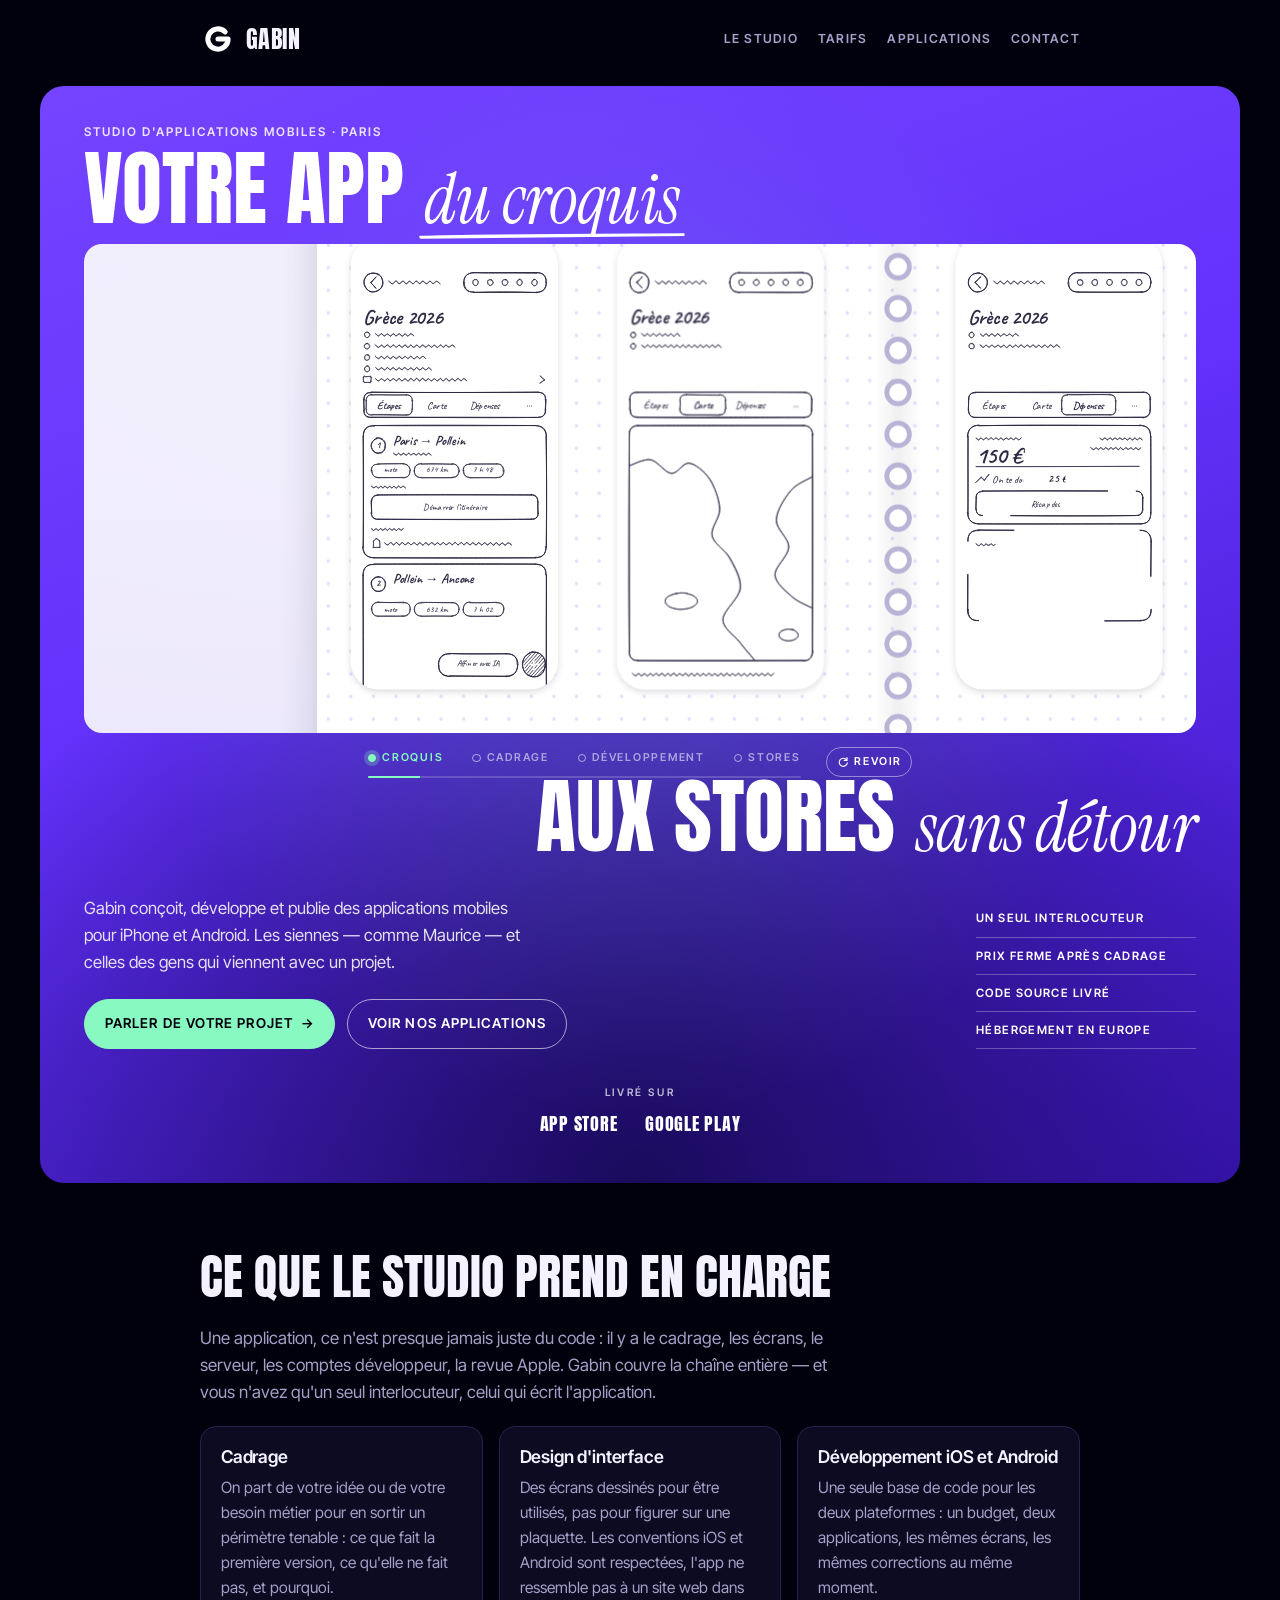
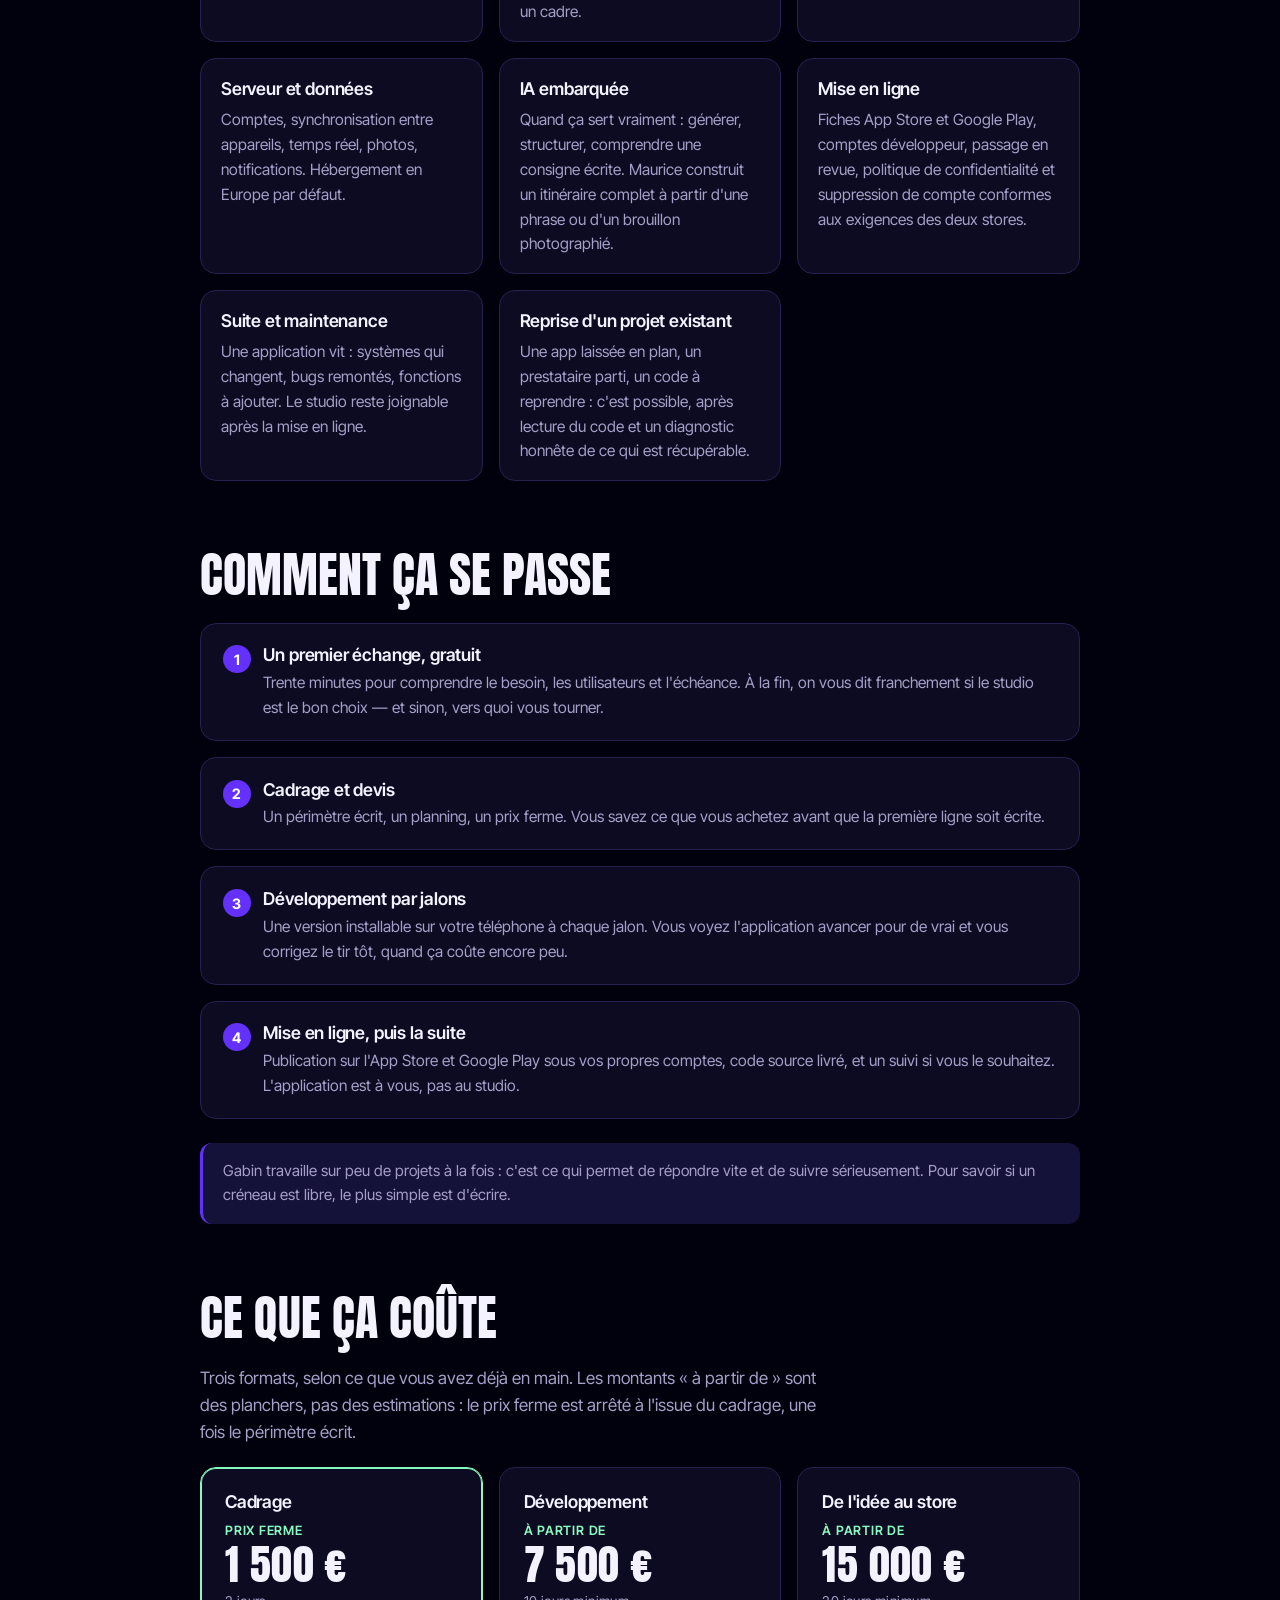
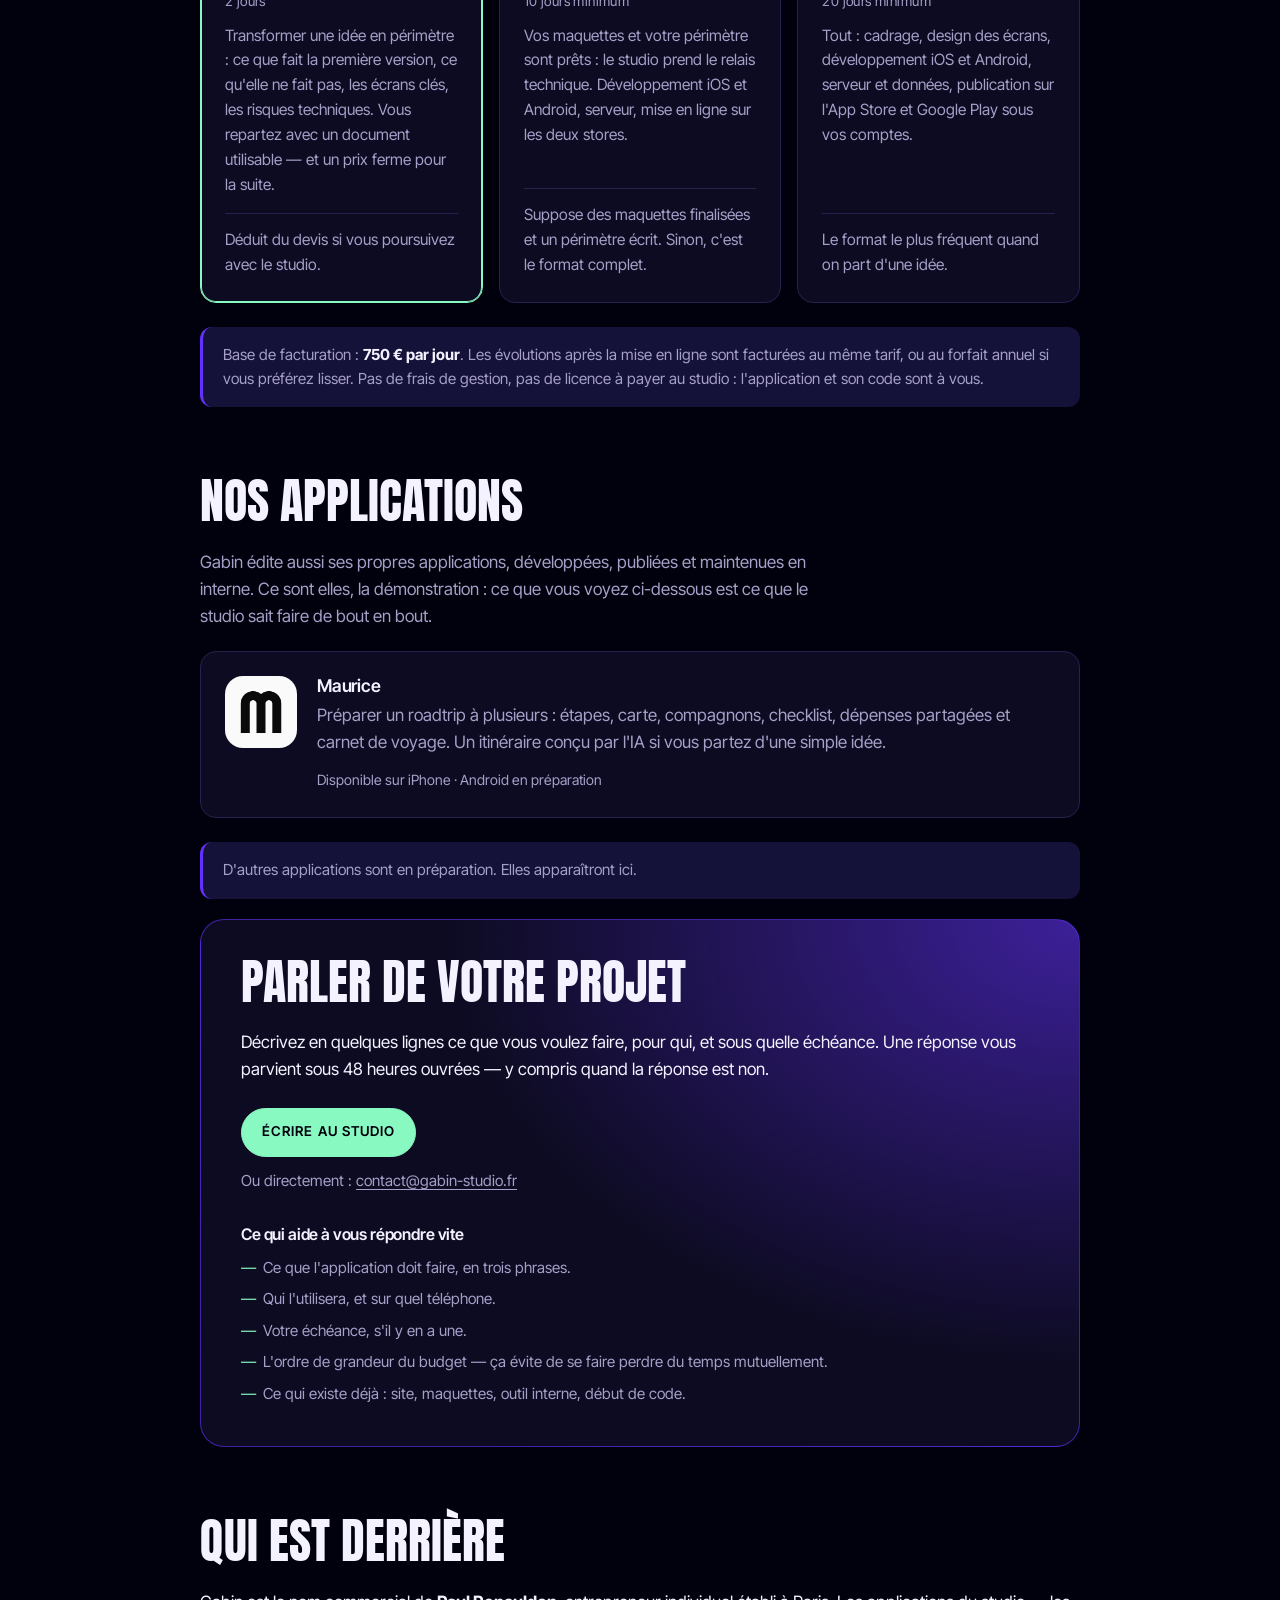
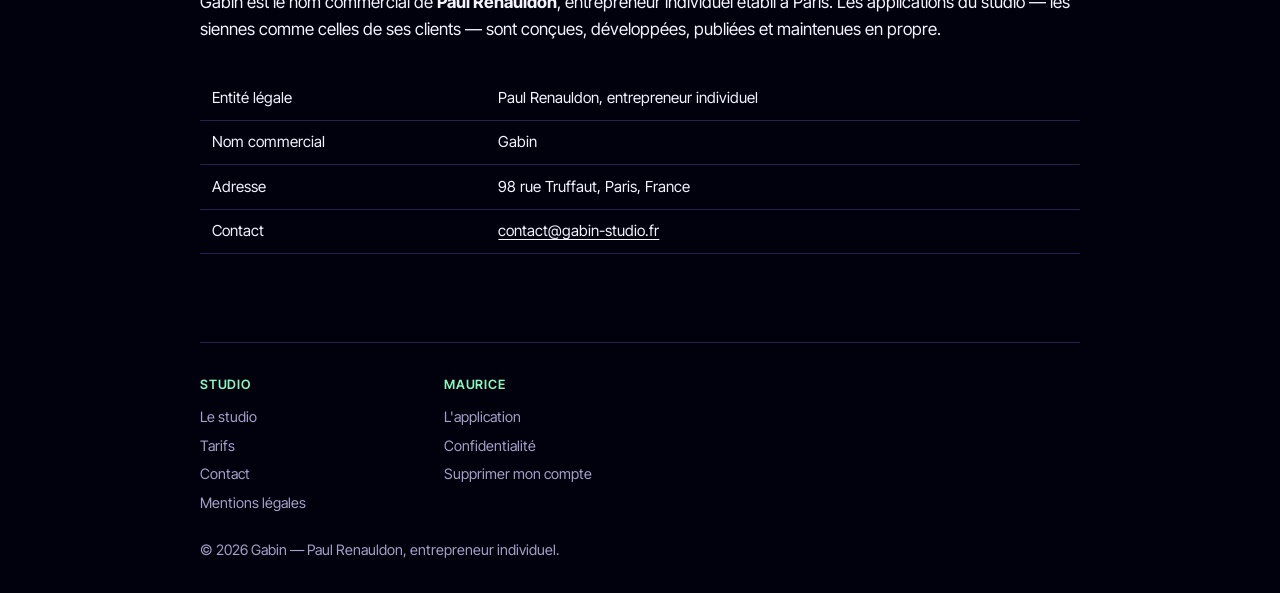
==== commit e0c46f33: "Concept 3 « L'établi » : le hero en plan-séquence sur le bureau du studio Branche de comparaison, ti" ====
--- a/index.html
+++ b/index.html
@@ -38,18 +38,37 @@
             <span class="poster-line poster-line--1"><span class="t-block">Votre app</span> <span class="t-serif t-mark">du croquis<svg class="mark" viewBox="0 0 420 30" aria-hidden="true" data-mark="pencil"><path d="M5 17 C87 14, 170 14, 414 13 M6 18 C118 18, 230 17, 414 14" pathLength="1" stroke-width="3.4" stroke="#fff"/></svg></span></span>
             <span class="poster-line poster-line--2"><span class="t-block">aux stores</span> <span class="t-serif t-mark">sans détour<svg class="mark mark--mint" viewBox="0 0 420 30" aria-hidden="true" data-mark="mint"><path pathLength="1" d="M6 21 C 120 9, 270 7, 414 15"/></svg></span></span>
           </h1>
-          <div class="stage" data-stage aria-hidden="true">
-            <svg class="stage-ink" data-ink><path class="ink-arrow" data-arrow="0" pathLength="1"/><path class="ink-arrow" data-arrow="1" pathLength="1"/><path class="ink-frame" data-frame pathLength="1"/></svg>
-            <div class="sk-card" data-card="carte"><svg class="sk" viewBox="0 0 920 2000" aria-hidden="true"><g data-o="0"><path d="M99 155 C106 155, 117 158, 123 162 C130 166, 136 174, 139 181 C142 189, 142 199, 140 207 C139 215, 136 223, 131 229 C127 235, 120 241, 113 243 C106 246, 97 246, 89 244 C82 242, 73 237, 68 231 C63 224, 59 215, 58 206 C57 198, 59 189, 62 181 C65 174, 71 166, 77 162 C83 157, 96 155, 100 154 C104 153, 102 155, 102 156 M99 156 C106 155, 114 158, 121 162 C127 166, 133 173, 137 180 C140 187, 142 196, 141 204 C141 212, 138 222, 133 229 C129 235, 119 240, 112 242 C105 245, 96 245, 90 244 C83 242, 76 238, 70 232 C65 226, 60 216, 59 208 C57 200, 58 189, 61 182 C64 175, 70 169, 76 165 C82 160, 95 156, 98 154 C102 153, 97 156, 97 157" pathLength="1" stroke-width="4.4"/><path d="M113 175 C109 179, 103 187, 87 198 M111 175 C106 182, 103 186, 89 201 M88 200 C96 208, 105 218, 111 222 M89 200 C95 208, 102 214, 111 224" pathLength="1" stroke-width="4.4"/></g><g data-o="1"><path d="M171 194 C174 196, 181 206, 186 206 C191 206, 196 195, 201 195 C206 195, 211 206, 216 206 C221 206, 226 193, 230 193 C235 193, 240 206, 245 206 C250 206, 254 194, 259 194 C264 194, 270 206, 276 206 C281 206, 285 193, 290 193 C295 193, 299 207, 304 207 C309 207, 314 194, 319 194 C324 194, 330 205, 335 206 C340 206, 345 195, 350 195 C355 195, 361 207, 366 207 C371 207, 375 193, 379 193 C384 193, 392 204, 395 207 M170 193 C173 195, 181 207, 186 207 C191 207, 195 193, 201 193 C206 193, 212 207, 217 207 C221 207, 224 194, 229 193 C234 193, 241 205, 246 205 C251 205, 255 193, 260 193 C264 194, 270 206, 275 206 C280 206, 284 195, 289 195 C293 195, 300 207, 305 207 C310 207, 314 196, 319 195 C324 195, 329 205, 334 205 C339 205, 345 194, 351 195 C356 195, 361 208, 365 207 C370 207, 374 193, 379 192 C384 192, 393 203, 396 205" pathLength="1" stroke-width="3.2"/><path d="M542 158 C600 158, 654 159, 823 156 M543 157 C615 158, 687 158, 822 157 M822 157 C850 156, 866 172, 864 202 M823 159 C852 155, 866 169, 864 198 M865 200 C865 200, 865 200, 865 200 M865 200 C865 200, 865 200, 865 200 M865 200 C867 228, 853 242, 823 242 M864 201 C866 230, 850 241, 823 245 M821 244 C712 242, 604 243, 544 243 M822 243 C755 246, 688 244, 543 243 M543 243 C513 241, 501 231, 499 198 M543 245 C512 245, 502 229, 500 200 M500 200 C500 200, 500 200, 500 200 M500 200 C500 200, 500 200, 500 200 M500 200 C500 171, 515 157, 543 157 M501 200 C499 170, 513 159, 543 156 M543 157 C543 157, 543 157, 543 157 M543 157 C543 157, 543 157, 543 157" pathLength="1" stroke-width="4.4"/><path d="M555 188 C558 188, 561 191, 562 193 C564 196, 564 199, 564 202 C564 205, 562 209, 560 210 C558 212, 555 213, 552 213 C549 213, 546 212, 544 211 C542 209, 541 206, 540 203 C540 200, 540 197, 541 194 C543 191, 545 189, 548 188 C550 187, 555 188, 557 188 C558 188, 559 189, 559 189 M549 188 C551 186, 553 186, 556 187 C558 188, 562 192, 564 195 C565 197, 565 199, 565 202 C564 205, 562 209, 560 210 C558 212, 555 212, 553 212 C550 212, 546 212, 544 211 C542 209, 541 205, 541 202 C540 199, 539 194, 540 191 C541 189, 546 189, 547 189 C549 189, 548 189, 548 189" pathLength="1" stroke-width="3"/><path d="M618 187 C620 187, 624 188, 626 190 C628 191, 629 195, 629 197 C630 200, 628 204, 627 206 C626 209, 624 211, 622 212 C619 213, 614 212, 612 211 C609 211, 607 209, 606 207 C605 205, 604 200, 605 197 C606 195, 608 193, 610 191 C613 189, 618 187, 619 187 C621 186, 619 188, 618 189 M611 189 C613 187, 618 186, 621 187 C623 187, 625 190, 626 193 C628 195, 631 199, 631 202 C630 204, 628 206, 626 208 C624 210, 619 213, 617 214 C614 214, 613 213, 611 211 C609 209, 605 206, 604 203 C603 200, 605 196, 606 193 C607 191, 610 190, 611 190 C613 189, 612 189, 613 189" pathLength="1" stroke-width="3"/><path d="M678 188 C681 187, 686 188, 688 189 C691 190, 693 192, 694 195 C695 197, 696 201, 695 203 C694 206, 691 208, 689 210 C686 212, 682 214, 680 214 C677 213, 676 210, 674 208 C672 206, 670 204, 670 201 C669 199, 669 195, 672 192 C674 190, 681 187, 684 187 C686 186, 686 188, 686 189 M688 189 C690 190, 692 192, 693 194 C694 197, 696 202, 695 204 C694 207, 690 208, 688 210 C685 212, 683 214, 680 214 C678 214, 674 211, 672 209 C670 207, 670 204, 670 201 C670 198, 671 194, 673 191 C674 189, 678 187, 680 186 C683 186, 687 189, 688 189 C689 190, 686 189, 686 189" pathLength="1" stroke-width="3"/><path d="M741 189 C743 187, 746 186, 749 187 C752 187, 755 190, 757 192 C759 195, 760 197, 760 200 C759 203, 757 207, 756 209 C754 211, 752 212, 750 213 C748 213, 743 212, 741 211 C738 210, 736 208, 735 205 C734 202, 734 198, 736 195 C737 192, 742 189, 743 187 C745 186, 746 187, 746 188 M750 186 C753 187, 754 190, 756 192 C757 195, 760 199, 759 202 C759 205, 756 208, 754 210 C753 212, 752 213, 749 213 C747 213, 741 211, 739 209 C737 207, 736 204, 736 202 C735 200, 734 198, 735 195 C736 193, 739 188, 742 187 C744 186, 748 188, 749 188 C751 188, 750 188, 751 188" pathLength="1" stroke-width="3"/><path d="M816 188 C818 188, 821 191, 822 193 C824 195, 825 198, 825 201 C825 203, 822 208, 820 210 C818 212, 816 213, 814 213 C811 214, 808 213, 806 212 C803 210, 800 206, 799 203 C799 201, 799 197, 800 195 C802 193, 805 190, 807 189 C810 187, 815 188, 816 187 C818 187, 817 188, 817 188 M812 186 C815 186, 820 189, 822 191 C823 193, 823 198, 823 200 C823 203, 823 205, 821 207 C820 209, 818 211, 815 212 C813 213, 808 213, 806 212 C803 211, 802 209, 801 207 C800 204, 800 200, 800 197 C801 194, 804 190, 806 188 C809 187, 812 188, 813 188 C815 187, 815 187, 815 187" pathLength="1" stroke-width="3"/></g><g data-o="3"><path d="M72 420 C74 419, 76 422, 78 424 C80 425, 82 426, 83 429 C84 431, 84 435, 83 437 C82 440, 80 441, 77 442 C75 443, 71 444, 68 443 C66 443, 63 441, 62 438 C61 436, 61 432, 61 430 C61 428, 62 426, 64 424 C65 423, 70 422, 72 421 C74 421, 75 421, 75 421 M76 421 C78 421, 82 423, 83 425 C84 427, 83 431, 82 433 C82 436, 82 440, 81 442 C79 444, 73 444, 71 444 C68 444, 67 443, 65 442 C64 440, 62 437, 61 435 C61 432, 62 428, 63 426 C64 424, 65 423, 67 422 C70 421, 76 421, 78 421 C79 422, 78 422, 78 422" pathLength="1" stroke-width="3"/><path d="M110 427 C113 429, 118 437, 122 437 C127 437, 131 428, 135 428 C140 428, 144 437, 148 437 C153 437, 157 427, 162 427 C166 427, 171 437, 175 437 C179 437, 184 427, 188 427 C193 427, 198 436, 202 437 C206 437, 209 428, 213 428 C218 428, 223 437, 228 437 C232 437, 235 427, 240 427 C244 427, 248 438, 253 438 C257 438, 262 427, 267 426 C271 426, 276 436, 278 438 M109 426 C112 428, 120 436, 124 436 C129 436, 131 426, 134 426 C138 427, 144 437, 148 438 C152 438, 156 428, 161 427 C165 427, 172 437, 176 437 C181 436, 185 426, 189 426 C193 426, 197 436, 201 436 C206 436, 211 427, 215 427 C219 427, 221 436, 225 436 C230 437, 235 427, 240 428 C244 428, 247 438, 252 438 C256 438, 263 426, 267 425 C272 425, 276 436, 278 438" pathLength="1" stroke-width="3.2"/></g><g data-o="4"><path d="M77 471 C79 472, 82 474, 83 476 C84 479, 84 484, 83 486 C82 489, 80 491, 78 493 C76 494, 73 494, 70 494 C68 494, 65 492, 63 490 C62 488, 61 484, 61 482 C61 479, 61 477, 63 475 C64 473, 67 470, 70 470 C72 469, 77 472, 79 473 C80 473, 78 472, 78 472 M73 471 C76 471, 77 471, 79 473 C81 474, 83 477, 83 480 C84 483, 82 487, 81 490 C79 492, 78 494, 76 495 C74 495, 71 493, 69 491 C66 490, 64 488, 62 487 C61 485, 61 483, 62 481 C62 479, 62 476, 64 474 C66 472, 71 471, 73 470 C75 470, 73 470, 73 471" pathLength="1" stroke-width="3"/><path d="M111 476 C113 478, 119 487, 123 487 C128 487, 132 478, 137 477 C141 477, 144 486, 148 486 C153 486, 158 477, 162 477 C167 478, 170 486, 175 486 C179 486, 183 478, 187 478 C191 478, 196 486, 201 486 C205 486, 209 476, 213 476 C218 476, 222 486, 226 486 C231 487, 236 478, 240 478 C245 478, 249 487, 253 487 C258 487, 263 478, 267 478 C271 478, 276 488, 280 487 C284 487, 288 477, 292 477 C297 477, 301 487, 306 487 C310 487, 313 478, 318 478 C322 478, 328 487, 332 487 C336 486, 339 477, 343 477 C347 477, 352 487, 357 487 C361 487, 365 477, 370 477 C374 477, 379 488, 384 487 C388 487, 392 476, 396 476 C400 476, 404 487, 408 487 C412 488, 417 478, 422 478 C427 478, 432 487, 436 487 C440 487, 443 477, 447 477 C451 477, 458 484, 460 486 M110 478 C112 480, 118 489, 123 488 C127 488, 132 476, 136 476 C141 475, 144 486, 148 486 C153 487, 157 478, 161 478 C166 478, 171 488, 176 488 C180 488, 183 477, 187 477 C191 476, 195 485, 200 486 C204 486, 210 478, 215 478 C219 478, 223 486, 227 486 C231 485, 236 476, 240 476 C245 476, 248 487, 252 487 C256 487, 260 477, 264 477 C269 477, 275 488, 280 487 C284 487, 289 476, 293 476 C297 476, 300 488, 304 488 C308 488, 312 476, 317 476 C321 475, 326 487, 331 487 C336 487, 340 477, 345 477 C349 477, 353 488, 357 488 C361 488, 364 477, 368 476 C373 476, 377 486, 381 487 C386 487, 392 478, 397 478 C401 478, 405 487, 409 487 C414 487, 419 476, 423 476 C427 476, 430 486, 434 487 C438 487, 444 476, 448 476 C453 476, 458 486, 461 488" pathLength="1" stroke-width="3.2"/></g><g data-o="5"><path d="M90 686 C239 686, 386 686, 830 686 M90 686 C361 684, 633 684, 830 686 M830 686 C850 686, 860 697, 862 717 M831 687 C849 688, 860 695, 863 717 M862 718 C864 730, 861 745, 861 766 M863 717 C861 735, 862 752, 862 765 M862 765 C861 786, 851 798, 831 797 M860 764 C864 786, 851 795, 831 796 M830 797 C601 799, 372 800, 91 796 M830 797 C671 795, 512 796, 90 797 M90 797 C70 798, 58 785, 59 765 M91 795 C68 795, 60 786, 60 763 M57 764 C57 749, 59 734, 58 717 M59 765 C58 754, 59 743, 58 718 M58 718 C56 695, 70 685, 90 687 M57 719 C56 694, 69 686, 92 684 M90 686 C90 686, 90 686, 90 686 M90 686 C90 686, 90 686, 90 686" pathLength="1" stroke-width="4.4"/><path d="M306 696 C335 698, 365 698, 454 699 M306 696 C364 698, 420 697, 454 698 M454 697 C473 697, 478 705, 481 723 M454 697 C471 696, 481 705, 482 721 M480 724 C480 733, 482 739, 482 761 M480 722 C480 735, 481 746, 481 759 M480 760 C481 776, 471 785, 455 787 M478 762 C480 779, 473 788, 453 784 M452 788 C404 786, 356 786, 308 785 M455 786 C417 784, 380 786, 306 787 M306 786 C291 785, 280 778, 280 760 M304 784 C289 788, 278 777, 278 761 M279 760 C282 747, 281 736, 280 723 M279 760 C280 748, 280 734, 280 723 M280 723 C278 704, 287 697, 308 696 M279 723 C278 707, 288 695, 307 698 M306 697 C306 697, 306 697, 306 697 M306 697 C306 697, 306 697, 306 697" pathLength="1" stroke-width="3.4"/></g><g data-o="7"><path d="M94 834 C242 831, 388 832, 826 833 M95 833 C248 835, 401 834, 825 833 M825 833 C852 832, 863 845, 866 874 M824 833 C852 833, 864 846, 867 875 M865 873 C867 1223, 866 1573, 865 1833 M865 873 C865 1136, 865 1399, 865 1833 M865 1833 C863 1861, 851 1874, 827 1872 M867 1832 C867 1858, 851 1874, 826 1875 M825 1872 C564 1875, 305 1875, 96 1873 M825 1873 C618 1872, 410 1872, 95 1873 M95 1873 C67 1875, 55 1859, 54 1832 M94 1871 C69 1874, 54 1859, 55 1832 M56 1833 C56 1569, 56 1305, 55 873 M55 1833 C52 1584, 52 1334, 55 873 M55 873 C54 846, 68 834, 94 834 M55 872 C53 847, 70 833, 94 832 M95 833 C95 833, 95 833, 95 833 M95 833 C95 833, 95 833, 95 833" pathLength="1" stroke-width="4.4"/></g><g data-o="8"><path d="M54 1011 C71 1007, 119 979, 150 984 C181 990, 213 1042, 241 1044 C270 1047, 292 995, 320 999 C348 1003, 386 1035, 409 1069 C432 1103, 454 1159, 456 1201 C458 1243, 413 1283, 421 1320 C428 1356, 479 1381, 499 1421 C520 1460, 550 1510, 545 1555 C540 1600, 470 1652, 469 1691 C468 1729, 518 1759, 541 1789 C564 1819, 598 1858, 609 1872 M57 1010 C73 1006, 119 979, 150 985 C180 991, 213 1042, 241 1045 C270 1047, 292 996, 320 1000 C349 1004, 388 1036, 411 1069 C433 1103, 452 1159, 454 1201 C456 1243, 414 1285, 422 1322 C430 1359, 481 1382, 502 1421 C523 1459, 552 1509, 547 1554 C541 1599, 470 1651, 469 1690 C468 1730, 518 1759, 542 1789 C565 1819, 600 1857, 611 1872" pathLength="1" stroke-width="3.6"/><path d="M866 1060 C850 1070, 796 1089, 770 1120 C743 1152, 707 1208, 706 1250 C704 1292, 761 1329, 760 1370 C759 1411, 698 1458, 700 1494 C703 1531, 747 1566, 774 1590 C802 1615, 851 1633, 866 1641 M865 1059 C849 1069, 795 1090, 769 1122 C742 1154, 707 1210, 705 1251 C704 1293, 762 1331, 761 1371 C760 1412, 697 1458, 699 1494 C702 1531, 748 1565, 775 1590 C803 1614, 849 1632, 864 1640" pathLength="1" stroke-width="3.6"/></g><g data-o="9"><path d="M259 1577 C268 1574, 281 1573, 292 1573 C303 1574, 314 1577, 323 1580 C332 1583, 341 1586, 347 1591 C352 1596, 356 1604, 356 1609 C357 1615, 354 1621, 349 1626 C344 1631, 337 1636, 328 1639 C319 1642, 307 1644, 296 1645 C285 1646, 272 1646, 262 1644 C251 1642, 240 1638, 232 1635 C225 1631, 219 1626, 216 1620 C214 1615, 213 1607, 215 1602 C218 1596, 222 1591, 230 1587 C238 1582, 257 1577, 263 1575 C269 1573, 267 1575, 267 1576 M309 1576 C319 1578, 329 1581, 337 1585 C344 1590, 351 1596, 354 1601 C357 1606, 358 1612, 355 1617 C353 1623, 345 1629, 338 1633 C331 1638, 322 1640, 312 1643 C302 1645, 289 1647, 278 1647 C267 1646, 254 1643, 245 1640 C236 1637, 229 1633, 224 1628 C219 1623, 214 1617, 214 1611 C214 1605, 218 1598, 223 1593 C228 1588, 236 1585, 245 1582 C254 1579, 266 1575, 276 1574 C287 1573, 303 1574, 308 1574 C314 1575, 309 1575, 309 1576" pathLength="1" stroke-width="3.2"/><path d="M775 1736 C783 1738, 791 1743, 795 1747 C800 1751, 803 1756, 802 1761 C802 1766, 797 1772, 792 1776 C786 1781, 778 1784, 770 1785 C762 1786, 752 1785, 744 1783 C736 1781, 728 1779, 724 1774 C719 1770, 716 1762, 717 1757 C718 1752, 723 1748, 728 1744 C734 1740, 742 1736, 751 1734 C759 1733, 772 1736, 777 1736 C781 1737, 778 1736, 778 1736 M779 1735 C786 1737, 794 1744, 798 1749 C802 1754, 803 1760, 802 1765 C800 1770, 795 1775, 790 1778 C784 1781, 775 1784, 767 1785 C759 1786, 749 1786, 741 1783 C734 1781, 725 1775, 721 1771 C718 1766, 717 1761, 718 1756 C719 1751, 722 1744, 728 1741 C734 1737, 746 1735, 754 1734 C763 1733, 775 1734, 780 1735 C784 1736, 780 1738, 780 1738" pathLength="1" stroke-width="3.2"/></g><g data-o="10"><path d="M70 1930 C73 1932, 79 1941, 83 1941 C87 1941, 91 1930, 95 1930 C100 1930, 105 1940, 110 1940 C114 1940, 118 1930, 122 1930 C126 1930, 130 1941, 135 1941 C139 1941, 144 1931, 148 1931 C152 1931, 156 1940, 160 1940 C165 1940, 170 1929, 174 1929 C179 1929, 184 1939, 188 1939 C192 1939, 195 1929, 199 1929 C204 1929, 209 1941, 213 1941 C218 1941, 222 1929, 226 1929 C230 1929, 234 1939, 239 1940 C243 1940, 247 1929, 252 1929 C256 1929, 260 1939, 264 1940 C269 1940, 274 1930, 278 1930 C283 1930, 286 1939, 290 1939 C294 1939, 299 1931, 303 1931 C308 1931, 312 1940, 317 1940 C321 1940, 327 1929, 331 1929 C335 1929, 339 1941, 343 1941 C347 1941, 352 1929, 356 1929 C361 1929, 365 1940, 369 1941 C374 1941, 377 1930, 381 1930 C385 1930, 390 1939, 395 1939 C399 1939, 403 1930, 408 1930 C412 1930, 416 1940, 420 1940 C424 1940, 429 1930, 433 1930 C437 1930, 442 1941, 447 1941 C451 1941, 456 1929, 461 1929 C465 1929, 469 1941, 474 1941 C478 1941, 483 1930, 487 1929 C491 1929, 494 1940, 499 1940 C503 1941, 508 1931, 512 1931 C516 1931, 520 1940, 525 1939 C529 1939, 534 1929, 538 1929 C543 1929, 546 1939, 550 1939 C554 1939, 559 1930, 564 1930 C568 1931, 572 1941, 576 1941 C581 1941, 586 1930, 591 1930 C596 1929, 600 1940, 604 1940 C608 1940, 611 1930, 615 1930 C619 1930, 624 1939, 628 1939 C632 1939, 637 1930, 641 1930 C645 1930, 649 1939, 654 1939 C659 1939, 664 1930, 669 1930 C674 1931, 677 1941, 681 1940 C686 1940, 692 1932, 694 1930 M69 1930 C72 1932, 78 1939, 83 1939 C87 1939, 93 1931, 97 1931 C102 1932, 106 1941, 110 1941 C114 1941, 116 1931, 121 1931 C125 1931, 131 1940, 136 1940 C141 1940, 144 1930, 148 1930 C153 1930, 158 1939, 162 1939 C166 1939, 169 1931, 173 1931 C177 1931, 181 1939, 186 1939 C190 1938, 195 1929, 199 1930 C204 1930, 208 1940, 212 1941 C217 1941, 222 1931, 226 1931 C230 1931, 234 1940, 238 1939 C242 1939, 247 1928, 252 1928 C256 1929, 260 1940, 265 1940 C269 1941, 273 1931, 277 1931 C282 1931, 287 1939, 292 1939 C296 1939, 300 1928, 305 1928 C309 1929, 313 1941, 317 1942 C321 1942, 326 1931, 330 1931 C335 1930, 339 1940, 343 1940 C348 1940, 352 1931, 356 1931 C360 1932, 364 1940, 368 1940 C372 1940, 377 1931, 382 1931 C387 1930, 391 1939, 396 1939 C400 1938, 405 1929, 409 1929 C413 1929, 417 1939, 421 1939 C425 1939, 428 1931, 433 1931 C437 1931, 443 1940, 448 1940 C453 1940, 456 1931, 460 1931 C465 1931, 470 1940, 474 1940 C478 1940, 481 1929, 485 1929 C489 1929, 495 1938, 500 1938 C504 1939, 509 1930, 513 1931 C518 1931, 521 1940, 525 1940 C529 1940, 533 1930, 537 1930 C541 1931, 546 1941, 550 1941 C555 1942, 558 1931, 563 1931 C567 1931, 574 1942, 578 1941 C582 1941, 585 1930, 589 1930 C593 1930, 598 1940, 602 1940 C607 1940, 613 1930, 617 1930 C621 1930, 624 1940, 628 1940 C632 1940, 639 1931, 643 1930 C648 1930, 651 1939, 655 1939 C659 1939, 664 1930, 669 1930 C673 1930, 678 1940, 682 1939 C686 1939, 692 1931, 694 1929" pathLength="1" stroke-width="3.2"/></g><g data-k="route"><path d="M250 1160 C268 1154, 323 1119, 360 1125 C397 1131, 436 1166, 471 1196 C505 1225, 557 1261, 566 1300 C575 1339, 514 1394, 524 1430 C534 1467, 595 1513, 626 1520 C656 1527, 701 1497, 705 1470 C709 1443, 674 1388, 651 1360 C627 1331, 579 1311, 564 1301 M251 1159 C269 1153, 322 1120, 359 1125 C395 1131, 436 1166, 471 1194 C505 1223, 557 1259, 566 1299 C575 1338, 516 1394, 525 1431 C535 1468, 594 1513, 624 1519 C654 1526, 702 1496, 706 1469 C710 1442, 674 1387, 650 1359 C627 1331, 580 1309, 565 1300" pathLength="1" stroke-width="8"/></g><g data-k="pin0"><path d="M245 1139 C249 1138, 255 1139, 259 1141 C263 1143, 269 1147, 271 1151 C273 1155, 272 1162, 270 1166 C269 1171, 265 1176, 262 1179 C258 1182, 253 1183, 248 1183 C243 1182, 237 1178, 234 1175 C230 1172, 229 1167, 229 1162 C229 1157, 231 1150, 234 1146 C237 1142, 245 1139, 248 1137 C250 1136, 249 1138, 249 1139 M252 1138 C256 1138, 261 1140, 264 1143 C267 1146, 270 1152, 271 1157 C272 1163, 272 1169, 270 1173 C267 1178, 261 1181, 256 1182 C251 1183, 245 1181, 240 1179 C236 1178, 232 1175, 230 1171 C228 1167, 227 1160, 228 1155 C229 1150, 234 1143, 237 1141 C241 1138, 248 1140, 250 1139 C252 1139, 251 1137, 251 1138" fill="#2E2B45" stroke="none"/><path d="M240 1141 C244 1138, 250 1138, 255 1139 C259 1140, 266 1143, 269 1147 C271 1151, 272 1158, 271 1163 C271 1168, 268 1173, 265 1176 C261 1179, 256 1182, 251 1183 C247 1183, 241 1181, 237 1178 C234 1175, 231 1170, 230 1165 C229 1161, 228 1155, 231 1151 C233 1147, 240 1141, 243 1139 C245 1137, 245 1140, 245 1140 M260 1141 C264 1142, 267 1145, 269 1149 C271 1153, 272 1159, 271 1164 C270 1168, 268 1175, 264 1178 C260 1181, 253 1182, 248 1182 C244 1181, 239 1178, 236 1175 C233 1172, 229 1168, 229 1164 C228 1159, 229 1151, 232 1147 C235 1143, 241 1141, 245 1140 C249 1138, 255 1138, 257 1138 C259 1138, 257 1138, 257 1139" pathLength="1" stroke-width="3"/></g><g data-k="pin1"><path d="M476 1174 C480 1175, 485 1177, 488 1181 C491 1185, 493 1192, 492 1197 C492 1202, 489 1208, 486 1212 C482 1215, 476 1218, 472 1218 C467 1218, 461 1216, 457 1213 C453 1210, 451 1206, 450 1201 C449 1197, 449 1191, 450 1186 C452 1181, 455 1176, 460 1174 C465 1172, 476 1174, 479 1174 C483 1174, 482 1175, 481 1175 M471 1173 C475 1173, 482 1175, 486 1178 C489 1181, 490 1187, 490 1192 C491 1197, 489 1203, 487 1207 C485 1211, 481 1215, 476 1216 C472 1217, 465 1217, 461 1215 C457 1213, 453 1209, 451 1205 C449 1201, 447 1195, 448 1190 C449 1185, 454 1178, 458 1175 C462 1172, 470 1172, 472 1171 C474 1171, 470 1171, 470 1172" fill="#2E2B45" stroke="none"/><path d="M478 1175 C482 1176, 486 1179, 488 1183 C491 1187, 493 1194, 492 1199 C492 1204, 489 1210, 485 1213 C481 1216, 476 1217, 471 1217 C466 1217, 459 1215, 455 1212 C451 1209, 448 1204, 448 1199 C447 1194, 449 1188, 452 1184 C455 1180, 458 1175, 463 1174 C468 1173, 478 1175, 482 1177 C486 1178, 486 1180, 485 1181 M476 1172 C479 1173, 483 1178, 486 1181 C489 1185, 493 1191, 493 1195 C493 1200, 491 1206, 487 1209 C483 1212, 476 1215, 471 1216 C466 1217, 463 1217, 459 1214 C455 1212, 451 1206, 449 1201 C448 1196, 447 1189, 449 1185 C450 1180, 456 1178, 460 1176 C464 1174, 472 1175, 475 1175 C477 1174, 475 1172, 475 1172" pathLength="1" stroke-width="3"/></g><g data-k="pin2"><path d="M518 1409 C522 1407, 528 1407, 532 1409 C537 1411, 542 1415, 545 1419 C547 1423, 549 1429, 547 1434 C546 1439, 541 1445, 538 1449 C534 1452, 529 1454, 524 1453 C520 1453, 514 1451, 511 1448 C507 1444, 504 1438, 503 1433 C502 1428, 503 1422, 506 1418 C509 1414, 518 1410, 520 1408 C523 1406, 522 1408, 522 1408 M525 1407 C529 1407, 535 1410, 539 1413 C543 1416, 547 1421, 548 1426 C548 1432, 545 1440, 542 1444 C540 1448, 536 1449, 531 1450 C527 1451, 521 1451, 517 1450 C513 1449, 509 1446, 507 1442 C505 1438, 502 1429, 503 1424 C504 1420, 509 1416, 513 1413 C517 1410, 524 1408, 527 1407 C529 1406, 527 1408, 527 1409" fill="#2E2B45" stroke="none"/><path d="M528 1406 C532 1407, 538 1411, 540 1415 C543 1418, 545 1424, 546 1429 C546 1433, 546 1438, 543 1442 C541 1446, 535 1451, 531 1453 C526 1454, 519 1453, 515 1451 C511 1449, 507 1445, 506 1440 C504 1436, 503 1429, 504 1424 C505 1420, 508 1413, 512 1411 C516 1408, 526 1408, 529 1408 C532 1408, 531 1409, 531 1409 M526 1407 C531 1407, 537 1411, 541 1414 C544 1417, 546 1422, 547 1427 C548 1432, 547 1439, 544 1443 C542 1447, 536 1451, 532 1453 C527 1454, 522 1452, 517 1450 C513 1448, 508 1443, 506 1439 C503 1435, 503 1430, 504 1425 C505 1421, 510 1416, 514 1413 C517 1410, 525 1409, 527 1409 C530 1408, 528 1409, 528 1409" pathLength="1" stroke-width="3"/></g><g data-k="pin3"><path d="M629 1498 C634 1499, 639 1502, 642 1506 C645 1510, 647 1515, 647 1520 C647 1525, 644 1531, 641 1535 C639 1539, 635 1543, 630 1544 C625 1544, 618 1542, 613 1540 C609 1537, 606 1532, 604 1527 C602 1522, 602 1517, 604 1512 C606 1507, 609 1502, 614 1500 C619 1497, 629 1498, 632 1498 C635 1498, 633 1499, 633 1500 M627 1497 C632 1497, 638 1500, 641 1503 C644 1506, 647 1511, 647 1516 C647 1521, 645 1528, 643 1532 C640 1537, 636 1541, 632 1542 C627 1544, 623 1542, 618 1540 C614 1538, 607 1535, 605 1531 C602 1526, 603 1518, 604 1514 C605 1509, 607 1506, 610 1503 C614 1500, 623 1498, 626 1497 C628 1497, 626 1498, 626 1498" fill="#2E2B45" stroke="none"/><path d="M620 1497 C625 1496, 632 1497, 636 1500 C640 1502, 643 1507, 645 1511 C646 1516, 647 1522, 645 1527 C644 1532, 639 1537, 635 1540 C632 1543, 627 1543, 623 1542 C618 1542, 611 1540, 608 1536 C605 1532, 603 1526, 603 1521 C603 1516, 605 1510, 608 1506 C611 1502, 620 1499, 623 1498 C626 1496, 627 1497, 627 1497 M625 1497 C629 1496, 634 1499, 637 1502 C640 1504, 644 1509, 645 1514 C646 1518, 645 1524, 643 1528 C642 1533, 638 1538, 634 1540 C630 1543, 625 1545, 621 1543 C616 1542, 610 1536, 607 1532 C605 1527, 604 1523, 605 1518 C605 1513, 606 1505, 609 1502 C612 1499, 619 1499, 622 1498 C624 1498, 622 1499, 623 1499" pathLength="1" stroke-width="3"/></g><g data-k="pin4"><path d="M696 1449 C700 1447, 706 1446, 711 1448 C715 1449, 720 1452, 723 1457 C726 1461, 727 1467, 727 1472 C726 1477, 724 1482, 720 1486 C717 1490, 711 1494, 706 1494 C701 1494, 697 1491, 693 1488 C689 1485, 684 1479, 683 1475 C682 1470, 683 1465, 686 1460 C689 1456, 698 1450, 701 1448 C704 1445, 704 1446, 704 1447 M706 1446 C711 1446, 716 1450, 719 1453 C723 1456, 725 1461, 726 1465 C727 1470, 726 1477, 723 1481 C721 1485, 716 1490, 712 1491 C707 1493, 700 1493, 696 1491 C692 1489, 688 1484, 686 1479 C684 1475, 683 1468, 684 1464 C685 1459, 687 1456, 691 1453 C694 1450, 703 1449, 705 1448 C707 1447, 705 1447, 705 1447" fill="#2E2B45" stroke="none"/><path d="M696 1449 C699 1446, 705 1445, 709 1447 C714 1448, 719 1452, 722 1457 C725 1461, 726 1467, 726 1471 C726 1476, 724 1482, 721 1486 C718 1489, 713 1493, 708 1494 C704 1494, 698 1491, 694 1489 C690 1486, 686 1482, 684 1477 C683 1472, 684 1465, 685 1460 C687 1456, 693 1452, 695 1450 C697 1448, 697 1448, 697 1448 M700 1448 C704 1447, 712 1448, 716 1450 C720 1452, 724 1456, 726 1460 C727 1465, 727 1472, 725 1477 C723 1481, 720 1485, 716 1488 C712 1491, 706 1493, 701 1493 C697 1493, 693 1491, 690 1487 C687 1483, 683 1476, 683 1471 C683 1466, 686 1459, 688 1455 C691 1451, 697 1450, 699 1449 C701 1448, 700 1448, 701 1449" pathLength="1" stroke-width="3"/></g></svg><span data-o="2" class="hw hw--b" style="left:5.98%;top:17.60%;font-size:10.00cqw">Grèce 2026</span><span data-o="6" class="hw hw--c" style="left:18.48%;top:37.10%;font-size:5.00cqw">Étapes</span><span data-o="6" class="hw hw--c hw--b" style="left:41.30%;top:37.10%;font-size:5.00cqw">Carte</span><span data-o="6" class="hw hw--c" style="left:64.13%;top:37.10%;font-size:5.00cqw">Dépenses</span><span data-o="6" class="hw hw--c" style="left:85.87%;top:36.80%;font-size:5.00cqw">…</span></div>
-            <div class="sk-card" data-card="depenses"><svg class="sk" viewBox="0 0 920 2000" aria-hidden="true"><g data-o="0"><path d="M101 158 C108 158, 115 161, 122 165 C128 169, 135 175, 139 182 C142 188, 142 198, 141 206 C140 214, 136 222, 131 228 C126 234, 118 237, 111 239 C104 241, 96 242, 88 240 C81 238, 74 232, 69 227 C64 221, 60 214, 58 207 C57 199, 59 189, 62 182 C65 175, 70 168, 77 164 C84 160, 100 159, 105 158 C110 158, 109 159, 108 160 M120 164 C126 167, 132 174, 135 180 C139 187, 142 194, 141 202 C141 209, 138 219, 133 225 C129 231, 122 236, 115 239 C107 242, 97 244, 90 242 C82 241, 76 235, 70 230 C65 224, 60 217, 58 209 C57 202, 57 191, 60 184 C63 176, 69 170, 76 166 C82 161, 89 159, 97 158 C104 158, 117 162, 121 163 C125 164, 120 162, 120 163" pathLength="1" stroke-width="4.4"/><path d="M110 175 C106 181, 101 186, 87 199 M113 175 C102 185, 93 194, 88 200 M87 199 C93 208, 101 213, 111 225 M88 200 C95 209, 104 216, 111 225" pathLength="1" stroke-width="4.4"/></g><g data-o="1"><path d="M169 194 C172 197, 181 206, 186 206 C191 206, 194 194, 199 194 C204 194, 210 206, 215 206 C221 206, 226 193, 231 193 C236 193, 241 207, 246 207 C251 207, 256 195, 261 195 C266 194, 270 205, 274 205 C279 205, 284 195, 289 195 C295 195, 301 206, 306 206 C311 206, 315 195, 320 195 C325 195, 329 205, 334 205 C339 205, 344 195, 350 195 C355 195, 360 206, 365 206 C370 206, 376 193, 380 193 C385 193, 391 203, 394 205 M171 194 C174 196, 181 205, 186 205 C190 205, 193 195, 198 195 C203 196, 211 208, 216 207 C221 207, 225 193, 230 193 C234 193, 239 206, 244 206 C249 206, 253 193, 259 194 C264 194, 271 208, 276 208 C282 208, 286 194, 291 194 C295 194, 299 206, 304 206 C308 205, 315 193, 320 193 C325 193, 331 204, 336 205 C341 205, 345 194, 350 194 C354 195, 360 206, 365 206 C370 206, 376 195, 381 195 C386 195, 392 204, 394 206" pathLength="1" stroke-width="3.2"/><path d="M543 158 C598 155, 656 157, 823 157 M542 157 C610 158, 675 157, 821 157 M822 157 C852 155, 865 172, 865 199 M822 157 C850 157, 865 172, 866 202 M865 200 C865 200, 865 200, 865 200 M865 200 C865 200, 865 200, 865 200 M865 200 C864 228, 850 244, 822 244 M864 201 C864 229, 853 241, 821 242 M823 242 C758 244, 693 244, 544 243 M823 243 C717 242, 612 243, 543 242 M543 243 C515 241, 500 230, 502 202 M544 242 C514 244, 502 229, 498 202 M500 200 C500 200, 500 200, 500 200 M500 200 C500 200, 500 200, 500 200 M500 200 C498 173, 516 159, 542 156 M500 198 C500 173, 513 155, 541 156 M543 157 C543 157, 543 157, 543 157 M543 157 C543 157, 543 157, 543 157" pathLength="1" stroke-width="4.4"/><path d="M555 187 C557 188, 561 191, 562 193 C564 196, 564 198, 564 201 C564 204, 563 208, 561 210 C559 212, 555 212, 552 212 C549 212, 547 212, 545 210 C543 208, 541 205, 540 203 C539 200, 539 197, 541 195 C542 192, 545 189, 548 189 C552 188, 558 189, 560 190 C562 190, 561 193, 561 193 M546 189 C549 188, 553 188, 556 188 C559 189, 561 191, 562 193 C563 195, 564 197, 564 200 C564 203, 564 208, 562 210 C560 212, 554 212, 551 212 C549 212, 547 212, 545 211 C543 209, 542 205, 541 202 C540 199, 539 195, 540 193 C541 191, 547 190, 548 189 C549 188, 546 188, 546 188" pathLength="1" stroke-width="3"/><path d="M617 186 C620 186, 624 188, 626 190 C628 192, 629 195, 629 198 C629 201, 629 205, 628 208 C626 210, 624 213, 622 213 C619 214, 615 214, 613 213 C610 212, 607 209, 605 206 C604 204, 604 201, 604 198 C605 195, 606 191, 609 190 C612 188, 618 188, 620 188 C622 188, 620 188, 620 188 M624 187 C626 189, 627 194, 628 196 C628 199, 628 202, 627 204 C627 207, 625 210, 624 212 C622 213, 618 213, 616 213 C613 213, 609 212, 607 210 C605 208, 605 203, 605 200 C605 197, 605 195, 607 193 C608 191, 612 187, 615 186 C618 186, 623 189, 624 189 C625 189, 623 189, 623 188" pathLength="1" stroke-width="3"/><path d="M680 187 C682 186, 684 187, 687 189 C689 190, 692 193, 693 195 C694 198, 694 200, 693 203 C693 206, 691 210, 689 211 C687 213, 683 213, 681 213 C678 213, 676 212, 674 210 C672 208, 669 203, 669 200 C669 197, 670 194, 672 191 C674 189, 679 186, 680 186 C682 185, 682 187, 682 187 M686 187 C689 187, 692 189, 694 192 C695 194, 695 199, 695 202 C694 205, 693 207, 691 209 C688 210, 684 212, 682 212 C679 212, 675 212, 674 210 C672 208, 670 204, 670 201 C670 198, 671 196, 672 194 C673 192, 674 188, 676 187 C679 186, 683 188, 685 188 C687 188, 687 187, 687 187" pathLength="1" stroke-width="3"/><path d="M740 188 C743 187, 746 186, 749 187 C752 187, 755 189, 757 191 C759 193, 761 197, 760 200 C760 203, 758 206, 756 208 C754 211, 751 214, 749 214 C746 215, 742 214, 740 213 C738 211, 737 206, 736 204 C736 201, 735 199, 736 196 C737 193, 742 187, 744 186 C746 184, 748 186, 748 187 M748 187 C751 187, 755 188, 757 190 C758 192, 759 197, 759 200 C759 204, 759 207, 757 209 C756 211, 754 214, 751 214 C748 214, 743 212, 740 210 C738 209, 737 208, 736 206 C735 203, 733 198, 734 195 C735 192, 739 189, 741 188 C744 187, 748 188, 749 187 C751 187, 748 186, 748 186" pathLength="1" stroke-width="3"/><path d="M815 187 C818 187, 821 189, 823 191 C824 194, 825 199, 825 202 C825 205, 823 208, 821 210 C819 211, 816 212, 814 213 C811 213, 807 213, 805 211 C802 210, 800 206, 799 203 C799 200, 800 196, 802 193 C803 191, 803 188, 806 187 C809 186, 815 187, 817 187 C819 187, 819 188, 818 188 M813 187 C816 187, 817 187, 819 189 C821 191, 825 196, 825 198 C826 201, 825 203, 824 206 C822 208, 819 211, 817 213 C814 214, 810 214, 807 213 C805 212, 803 210, 801 207 C800 204, 800 199, 800 196 C800 193, 801 191, 803 189 C805 188, 812 187, 813 187 C815 186, 813 185, 813 185" pathLength="1" stroke-width="3"/></g><g data-o="3"><path d="M71 421 C73 420, 77 420, 78 422 C80 423, 82 427, 83 430 C83 432, 83 435, 82 437 C80 439, 77 442, 75 443 C73 444, 72 444, 69 443 C67 442, 63 440, 62 438 C60 436, 60 433, 60 431 C61 428, 62 425, 64 423 C66 421, 72 421, 73 420 C75 420, 73 420, 73 420 M74 421 C76 422, 80 424, 81 426 C82 428, 82 429, 82 432 C82 434, 82 439, 80 441 C79 443, 74 445, 72 445 C70 445, 68 445, 67 443 C65 441, 62 437, 61 435 C61 432, 62 430, 63 428 C64 426, 65 424, 67 422 C69 421, 73 421, 75 420 C76 420, 76 421, 76 421" pathLength="1" stroke-width="3"/><path d="M111 428 C113 430, 118 438, 122 438 C127 438, 132 428, 136 427 C141 427, 146 437, 150 437 C154 437, 158 427, 162 427 C167 427, 172 438, 176 438 C180 438, 184 427, 188 427 C192 427, 196 438, 201 438 C205 438, 210 428, 215 428 C219 427, 223 436, 227 436 C231 436, 236 427, 240 427 C245 428, 248 438, 252 438 C256 437, 262 426, 266 426 C270 426, 276 435, 278 437 M110 427 C113 429, 120 437, 124 437 C129 436, 132 425, 136 426 C139 426, 143 438, 147 438 C152 438, 157 427, 161 427 C166 427, 170 438, 174 438 C179 438, 184 426, 188 426 C193 426, 195 438, 200 438 C204 438, 209 427, 213 427 C218 426, 223 435, 228 435 C232 436, 237 428, 241 428 C245 429, 249 438, 253 438 C258 438, 262 429, 266 428 C271 428, 278 435, 280 436" pathLength="1" stroke-width="3.2"/></g><g data-o="4"><path d="M76 470 C78 471, 82 474, 83 477 C84 479, 84 483, 83 485 C82 488, 81 491, 79 492 C77 494, 73 493, 70 493 C68 493, 66 492, 64 490 C63 488, 61 485, 60 483 C60 481, 60 477, 62 475 C64 473, 67 471, 70 471 C73 470, 77 472, 79 472 C81 473, 81 474, 81 475 M71 469 C74 469, 78 472, 80 474 C81 475, 82 476, 82 478 C83 481, 84 486, 83 488 C82 490, 79 491, 77 492 C75 493, 73 493, 70 492 C68 492, 64 492, 63 490 C61 488, 61 483, 61 480 C62 477, 62 474, 63 472 C65 470, 69 470, 70 470 C71 469, 71 469, 71 469" pathLength="1" stroke-width="3"/><path d="M109 477 C112 478, 119 488, 123 488 C128 488, 131 477, 135 477 C139 477, 144 486, 148 486 C153 486, 158 477, 163 477 C167 477, 171 487, 175 487 C180 487, 184 478, 189 478 C193 478, 197 487, 202 487 C206 487, 210 478, 215 478 C219 478, 223 488, 228 488 C232 488, 237 477, 241 476 C245 476, 248 487, 253 487 C257 487, 262 478, 266 477 C271 477, 275 487, 279 487 C284 486, 287 476, 291 477 C295 477, 301 488, 305 488 C309 488, 313 477, 317 477 C322 477, 326 486, 331 486 C335 486, 340 476, 345 477 C349 477, 354 486, 358 486 C362 487, 366 478, 370 478 C374 478, 378 488, 382 488 C386 487, 392 478, 396 477 C400 477, 404 487, 408 486 C413 486, 418 476, 422 476 C427 476, 430 487, 435 487 C439 487, 445 476, 449 476 C453 476, 459 484, 461 486 M111 475 C113 477, 118 486, 123 486 C127 487, 133 478, 137 478 C142 478, 144 487, 148 487 C152 487, 157 478, 162 478 C166 478, 169 486, 174 486 C178 486, 185 477, 190 477 C194 477, 197 487, 201 487 C205 487, 210 477, 214 477 C218 477, 221 488, 226 488 C230 488, 237 477, 241 477 C246 477, 250 487, 254 487 C258 487, 263 477, 267 477 C271 477, 275 486, 279 486 C283 486, 286 476, 291 476 C295 476, 301 486, 306 486 C310 486, 315 477, 319 477 C323 477, 325 486, 330 486 C334 486, 340 476, 344 477 C348 477, 352 488, 356 488 C360 488, 364 477, 368 477 C373 477, 377 487, 382 487 C386 487, 391 477, 396 477 C401 477, 405 489, 409 488 C414 488, 416 476, 421 476 C425 476, 431 486, 436 486 C440 486, 443 475, 447 476 C452 476, 459 486, 462 488" pathLength="1" stroke-width="3.2"/></g><g data-o="5"><path d="M89 686 C238 686, 387 684, 830 686 M90 686 C344 688, 598 688, 830 686 M830 686 C853 686, 863 697, 864 718 M830 685 C852 684, 864 697, 860 716 M861 716 C863 726, 862 736, 862 765 M861 717 C863 731, 862 744, 862 765 M862 765 C862 786, 852 796, 830 799 M861 765 C863 784, 849 795, 830 797 M831 796 C574 798, 319 797, 91 797 M830 797 C571 797, 313 797, 90 797 M90 797 C67 799, 58 784, 58 764 M92 797 C70 799, 60 786, 58 765 M57 765 C59 750, 58 734, 59 717 M58 764 C58 754, 58 744, 58 719 M58 718 C58 697, 67 687, 89 686 M60 717 C58 698, 69 687, 90 688 M90 686 C90 686, 90 686, 90 686 M90 686 C90 686, 90 686, 90 686" pathLength="1" stroke-width="4.4"/><path d="M497 696 C534 699, 570 696, 685 695 M495 696 C564 696, 634 695, 684 697 M684 697 C701 696, 711 705, 708 724 M683 696 C699 697, 710 707, 709 725 M710 722 C709 736, 709 747, 708 760 M710 723 C709 731, 710 742, 709 760 M710 760 C712 776, 702 787, 684 786 M709 762 C708 777, 701 788, 686 785 M684 785 C614 784, 543 783, 498 785 M684 786 C611 787, 539 787, 497 786 M496 786 C478 786, 470 778, 469 759 M495 786 C480 787, 468 776, 471 758 M472 761 C470 752, 470 740, 472 723 M471 760 C470 747, 469 735, 469 723 M470 723 C471 706, 478 699, 497 699 M472 721 C469 706, 477 696, 494 697 M496 697 C496 697, 496 697, 496 697 M496 697 C496 697, 496 697, 496 697" pathLength="1" stroke-width="3.4"/></g><g data-o="7"><path d="M103 834 C245 831, 389 830, 816 833 M103 833 C379 832, 654 833, 817 833 M817 833 C847 832, 866 847, 863 879 M815 831 C848 834, 863 847, 864 883 M865 881 C865 972, 865 1062, 865 1220 M864 881 C865 1015, 865 1150, 865 1220 M865 1220 C865 1253, 849 1267, 818 1269 M864 1220 C865 1253, 851 1270, 816 1267 M817 1268 C536 1268, 255 1269, 104 1268 M817 1268 C661 1268, 505 1269, 103 1268 M103 1268 C71 1266, 55 1251, 53 1218 M103 1268 C73 1268, 54 1251, 57 1220 M56 1219 C57 1138, 55 1055, 56 881 M55 1220 C56 1142, 56 1065, 56 881 M55 881 C56 850, 71 831, 101 832 M53 883 C54 848, 73 834, 105 831 M103 833 C103 833, 103 833, 103 833 M103 833 C103 833, 103 833, 103 833" pathLength="1" stroke-width="4.4"/></g><g data-o="8"><path d="M92 887 C94 888, 100 896, 103 896 C107 896, 110 889, 114 889 C117 889, 121 896, 125 896 C128 895, 132 887, 135 887 C139 887, 143 895, 147 896 C150 896, 154 888, 158 888 C162 888, 166 895, 169 895 C173 895, 175 888, 179 888 C183 888, 188 896, 191 896 C195 896, 198 888, 201 888 C205 887, 210 895, 213 895 C217 895, 221 889, 225 889 C229 889, 232 895, 236 895 C239 895, 242 888, 246 888 C249 888, 253 895, 257 895 C261 895, 265 887, 269 887 C272 888, 277 896, 280 896 C284 896, 288 890, 290 888 M91 889 C93 891, 99 898, 103 897 C106 897, 109 887, 113 887 C116 887, 121 897, 125 896 C129 896, 133 887, 137 887 C141 886, 144 894, 148 894 C151 894, 155 887, 159 887 C162 887, 165 895, 169 895 C172 895, 176 887, 180 887 C184 887, 189 895, 192 895 C196 895, 198 888, 201 888 C205 889, 208 898, 212 898 C216 898, 222 889, 225 888 C229 888, 232 894, 236 894 C239 894, 242 888, 246 888 C250 888, 255 896, 258 896 C262 896, 264 888, 268 888 C271 888, 275 896, 279 896 C283 896, 290 890, 292 888" pathLength="1" stroke-width="3.2"/><path d="M639 889 C641 890, 647 897, 651 897 C654 897, 658 887, 661 887 C665 887, 669 896, 673 896 C677 896, 681 887, 685 887 C688 887, 692 895, 695 895 C699 895, 703 887, 706 887 C710 887, 713 895, 717 895 C720 895, 724 887, 728 887 C732 887, 736 895, 740 895 C743 896, 746 888, 750 888 C753 888, 757 897, 761 897 C765 897, 769 889, 773 888 C777 888, 780 895, 783 895 C787 895, 790 888, 794 888 C798 888, 802 896, 806 896 C809 896, 812 888, 816 888 C819 888, 825 895, 827 896 M641 888 C643 890, 646 895, 650 895 C654 895, 659 888, 663 888 C667 889, 670 898, 673 897 C676 897, 680 887, 684 887 C687 887, 690 896, 694 897 C697 897, 703 889, 707 889 C711 888, 712 895, 716 895 C719 895, 723 889, 727 889 C731 889, 734 895, 738 895 C742 895, 746 889, 750 889 C754 889, 759 897, 762 897 C766 897, 767 888, 770 888 C774 888, 779 898, 783 898 C787 898, 791 888, 794 888 C798 888, 800 897, 804 897 C807 897, 811 889, 815 888 C818 888, 824 895, 826 896" pathLength="1" stroke-width="3.2"/><path d="M600 931 C602 933, 606 939, 610 939 C614 939, 619 931, 623 931 C627 931, 629 940, 633 940 C636 940, 640 931, 644 930 C647 930, 650 939, 654 939 C658 940, 663 932, 667 931 C670 931, 673 938, 676 938 C680 938, 684 931, 687 931 C691 931, 694 938, 698 938 C702 938, 706 931, 710 932 C714 932, 718 940, 722 940 C725 940, 727 931, 731 931 C734 931, 739 940, 743 940 C747 940, 751 931, 754 931 C758 931, 761 940, 764 940 C768 940, 771 931, 775 931 C779 931, 783 939, 787 939 C790 939, 794 932, 798 931 C802 931, 806 939, 810 939 C813 939, 818 933, 820 932 M599 930 C602 932, 608 939, 612 940 C616 940, 619 933, 623 932 C626 932, 630 939, 633 938 C636 938, 639 930, 642 931 C646 931, 651 939, 655 939 C658 939, 661 930, 665 930 C668 931, 674 941, 678 941 C682 941, 685 931, 689 930 C692 930, 695 938, 699 937 C702 937, 706 929, 710 930 C714 930, 718 940, 721 940 C725 940, 727 930, 731 930 C734 930, 738 940, 742 940 C746 940, 751 930, 755 930 C758 930, 761 938, 765 938 C768 938, 773 932, 777 932 C781 932, 785 940, 788 940 C792 940, 794 932, 797 932 C801 932, 807 940, 810 940 C814 940, 817 933, 819 931" pathLength="1" stroke-width="3.2"/></g><g data-o="10"><path d="M92 1015 C240 1015, 388 1015, 828 1013 M92 1014 C292 1015, 491 1014, 828 1014" pathLength="1" stroke-width="3"/><path d="M90 1084 C95 1079, 100 1075, 114 1062 M91 1085 C98 1078, 104 1072, 114 1063 M115 1061 C120 1064, 124 1071, 126 1075 M114 1063 C119 1066, 122 1069, 129 1074 M129 1075 C134 1065, 142 1060, 150 1048 M129 1075 C133 1069, 137 1063, 147 1049" pathLength="1" stroke-width="3.6"/></g><g data-o="11"><path d="M120 1123 C256 1122, 393 1123, 801 1123 M120 1123 C333 1121, 547 1121, 800 1123 M800 1123 C820 1123, 827 1133, 829 1152 M802 1124 C821 1125, 826 1131, 830 1153 M830 1150 C830 1164, 830 1178, 828 1203 M828 1152 C827 1168, 828 1182, 829 1202 M828 1203 C827 1222, 820 1229, 801 1231 M830 1203 C828 1222, 819 1232, 802 1231 M799 1231 C572 1234, 345 1233, 121 1230 M800 1231 C647 1233, 493 1233, 120 1231 M120 1231 C100 1230, 92 1220, 92 1203 M118 1231 C101 1231, 91 1219, 93 1204 M91 1204 C91 1190, 91 1181, 92 1150 M91 1203 C91 1188, 92 1173, 93 1150 M92 1151 C91 1132, 103 1125, 120 1125 M93 1153 C90 1134, 103 1125, 122 1122 M120 1123 C120 1123, 120 1123, 120 1123 M120 1123 C120 1123, 120 1123, 120 1123" pathLength="1" stroke-width="4.4"/></g><g data-o="12"><path d="M103 1295 C245 1297, 390 1298, 816 1297 M103 1296 C343 1296, 581 1295, 817 1296 M817 1296 C849 1296, 864 1312, 866 1346 M818 1297 C848 1295, 866 1312, 867 1345 M867 1343 C863 1458, 863 1574, 864 1648 M865 1345 C866 1425, 866 1505, 864 1648 M865 1648 C865 1679, 850 1696, 818 1697 M867 1646 C867 1682, 851 1696, 817 1695 M817 1697 C562 1696, 305 1697, 104 1696 M817 1696 C631 1699, 445 1698, 103 1696 M103 1696 C70 1698, 54 1681, 53 1647 M102 1696 C71 1696, 55 1682, 57 1647 M54 1649 C55 1535, 53 1419, 55 1344 M55 1648 C56 1526, 56 1405, 55 1344 M55 1344 C55 1313, 70 1295, 105 1295 M56 1345 C53 1313, 71 1295, 104 1298 M103 1296 C103 1296, 103 1296, 103 1296 M103 1296 C103 1296, 103 1296, 103 1296" pathLength="1" stroke-width="4.4"/><path d="M92 1355 C95 1357, 100 1364, 104 1364 C107 1364, 111 1356, 115 1356 C118 1356, 122 1364, 126 1364 C129 1364, 132 1357, 136 1357 C140 1357, 144 1364, 148 1364 C152 1364, 155 1357, 159 1357 C162 1357, 166 1364, 169 1364 C173 1364, 177 1357, 181 1357 C184 1357, 187 1364, 190 1364 C194 1364, 199 1355, 203 1355 C206 1355, 208 1364, 212 1364 C215 1364, 220 1355, 224 1355 C227 1356, 232 1364, 235 1364 C239 1365, 241 1356, 245 1356 C249 1356, 253 1364, 257 1364 C261 1364, 264 1356, 268 1356 C271 1356, 275 1363, 279 1363 C283 1363, 287 1355, 290 1355 C294 1355, 297 1365, 301 1365 C304 1365, 307 1356, 311 1356 C315 1355, 320 1364, 324 1364 C328 1364, 332 1357, 334 1355 M91 1357 C94 1359, 99 1365, 103 1365 C107 1365, 111 1357, 115 1357 C118 1357, 123 1365, 126 1365 C130 1365, 131 1358, 134 1357 C138 1357, 142 1363, 147 1362 C151 1362, 156 1356, 159 1356 C163 1356, 165 1364, 169 1364 C172 1364, 176 1356, 180 1356 C183 1356, 187 1364, 191 1364 C195 1364, 200 1356, 203 1356 C207 1356, 210 1363, 213 1363 C217 1363, 220 1354, 224 1354 C227 1355, 231 1364, 235 1365 C238 1365, 241 1356, 245 1356 C249 1356, 254 1365, 258 1365 C262 1365, 263 1358, 267 1357 C270 1357, 274 1364, 278 1363 C282 1363, 286 1355, 289 1355 C293 1355, 297 1363, 301 1364 C305 1364, 309 1358, 313 1358 C317 1357, 321 1363, 325 1363 C328 1363, 332 1358, 334 1357" pathLength="1" stroke-width="3.2"/></g><g data-o="13"><path d="M92 1451 C94 1452, 101 1461, 105 1461 C110 1461, 114 1450, 118 1450 C123 1450, 128 1460, 132 1461 C136 1461, 139 1451, 143 1451 C147 1451, 152 1459, 157 1459 C161 1459, 167 1450, 171 1450 C175 1450, 179 1460, 183 1460 C187 1460, 191 1450, 196 1450 C200 1450, 204 1460, 209 1460 C213 1460, 218 1450, 223 1450 C227 1450, 231 1459, 235 1459 C239 1459, 244 1449, 248 1449 C252 1449, 256 1460, 261 1460 C265 1460, 269 1450, 273 1450 C278 1450, 283 1461, 288 1461 C292 1461, 297 1453, 299 1451 M93 1450 C96 1452, 100 1460, 104 1459 C108 1459, 113 1449, 118 1449 C123 1449, 128 1458, 132 1459 C137 1459, 140 1451, 144 1452 C149 1452, 154 1461, 158 1461 C162 1460, 165 1449, 169 1449 C173 1449, 177 1460, 182 1460 C187 1460, 193 1449, 197 1449 C202 1449, 206 1459, 209 1459 C213 1460, 216 1451, 220 1451 C225 1451, 230 1459, 234 1459 C239 1459, 244 1451, 248 1451 C252 1451, 256 1461, 260 1460 C264 1460, 269 1450, 273 1449 C277 1449, 281 1459, 286 1459 C290 1459, 298 1450, 301 1449" pathLength="1" stroke-width="3.2"/><path d="M661 1450 C663 1452, 668 1460, 673 1460 C677 1459, 681 1449, 686 1449 C690 1449, 696 1459, 700 1459 C704 1459, 708 1451, 712 1451 C716 1451, 721 1461, 726 1460 C730 1460, 733 1449, 737 1449 C741 1449, 746 1460, 750 1460 C755 1460, 760 1449, 765 1449 C769 1449, 773 1459, 777 1460 C781 1460, 785 1451, 789 1450 C793 1450, 798 1459, 802 1459 C807 1459, 814 1452, 816 1451 M660 1449 C662 1451, 667 1461, 672 1461 C676 1461, 681 1450, 685 1450 C689 1450, 693 1460, 697 1460 C702 1459, 707 1449, 711 1449 C715 1449, 719 1459, 724 1460 C728 1460, 733 1451, 737 1451 C742 1451, 748 1459, 752 1459 C757 1459, 760 1451, 764 1451 C768 1451, 774 1459, 778 1459 C782 1459, 784 1451, 789 1452 C793 1452, 800 1462, 804 1461 C809 1461, 814 1452, 816 1450" pathLength="1" stroke-width="3.2"/><path d="M92 1560 C94 1561, 100 1570, 104 1570 C108 1570, 113 1560, 117 1560 C122 1560, 126 1570, 130 1570 C134 1570, 139 1559, 143 1559 C148 1559, 152 1570, 156 1570 C161 1570, 165 1561, 170 1561 C174 1561, 179 1570, 184 1570 C188 1570, 192 1560, 196 1560 C200 1560, 205 1569, 210 1569 C214 1569, 217 1561, 221 1561 C226 1561, 231 1571, 236 1571 C240 1571, 244 1560, 248 1560 C252 1560, 260 1569, 262 1570 M91 1558 C93 1560, 102 1568, 106 1569 C110 1569, 113 1561, 116 1561 C120 1561, 125 1571, 130 1571 C134 1570, 140 1559, 145 1559 C150 1559, 153 1569, 157 1569 C161 1569, 165 1560, 170 1560 C174 1560, 179 1569, 183 1569 C187 1569, 190 1559, 194 1559 C199 1559, 203 1568, 207 1568 C212 1568, 216 1559, 221 1559 C226 1560, 230 1571, 235 1571 C239 1571, 244 1560, 248 1560 C253 1559, 260 1569, 262 1570" pathLength="1" stroke-width="3.2"/><path d="M699 1559 C702 1560, 709 1569, 714 1569 C718 1569, 721 1560, 725 1561 C729 1561, 734 1571, 738 1570 C743 1570, 748 1560, 753 1559 C757 1559, 761 1569, 765 1569 C769 1569, 774 1560, 778 1560 C782 1560, 787 1569, 791 1569 C795 1569, 799 1560, 803 1560 C807 1560, 814 1567, 816 1569 M701 1561 C703 1563, 709 1570, 713 1570 C718 1570, 723 1559, 727 1559 C731 1559, 734 1571, 738 1572 C742 1572, 747 1559, 752 1559 C756 1559, 762 1571, 766 1571 C771 1571, 774 1559, 778 1558 C782 1558, 786 1568, 790 1569 C795 1569, 800 1561, 804 1561 C809 1562, 814 1570, 816 1571" pathLength="1" stroke-width="3.2"/><path d="M93 1627 C95 1629, 101 1637, 105 1637 C109 1637, 114 1626, 119 1626 C123 1626, 126 1638, 130 1638 C134 1638, 139 1627, 144 1627 C148 1627, 153 1638, 158 1638 C162 1638, 166 1626, 170 1626 C174 1626, 178 1636, 183 1636 C187 1637, 192 1628, 196 1628 C200 1628, 204 1638, 208 1638 C213 1638, 217 1627, 222 1627 C226 1627, 230 1638, 234 1637 C239 1637, 244 1626, 248 1626 C253 1626, 257 1637, 261 1637 C266 1637, 270 1628, 274 1628 C279 1628, 286 1635, 288 1636 M91 1627 C94 1629, 100 1638, 104 1638 C109 1638, 114 1627, 118 1627 C123 1627, 126 1636, 130 1636 C135 1636, 141 1627, 146 1627 C150 1627, 152 1637, 156 1637 C161 1637, 167 1628, 171 1628 C175 1627, 177 1636, 181 1635 C185 1635, 190 1627, 195 1627 C199 1628, 204 1638, 209 1638 C213 1638, 217 1628, 222 1628 C226 1628, 231 1637, 236 1637 C240 1637, 244 1628, 249 1628 C253 1628, 256 1637, 261 1637 C265 1637, 270 1628, 274 1628 C279 1628, 284 1636, 286 1637" pathLength="1" stroke-width="3.2"/><path d="M700 1627 C702 1629, 708 1638, 713 1638 C717 1638, 722 1627, 726 1627 C731 1627, 734 1637, 738 1637 C743 1636, 749 1627, 753 1627 C757 1627, 760 1637, 765 1637 C769 1637, 774 1628, 779 1627 C783 1627, 786 1636, 790 1636 C794 1636, 799 1627, 803 1627 C808 1627, 815 1636, 817 1638 M701 1626 C704 1628, 707 1636, 711 1637 C716 1637, 721 1628, 726 1628 C730 1628, 734 1637, 738 1637 C743 1637, 748 1627, 752 1627 C757 1627, 761 1637, 766 1636 C770 1636, 775 1626, 780 1626 C784 1627, 788 1638, 792 1638 C796 1638, 800 1626, 805 1626 C809 1626, 815 1636, 818 1637" pathLength="1" stroke-width="3.2"/></g><g data-o="14"><path d="M113 1721 C253 1720, 392 1719, 806 1722 M114 1722 C326 1723, 538 1723, 806 1722 M806 1722 C845 1722, 866 1742, 865 1779 M805 1721 C845 1724, 867 1740, 866 1781 M865 1781 C865 1781, 865 1781, 865 1781 M865 1781 C865 1781, 865 1781, 865 1781 M865 1781 C864 1819, 847 1840, 804 1839 M866 1780 C866 1821, 845 1838, 808 1839 M807 1840 C566 1841, 326 1842, 115 1839 M806 1840 C573 1839, 339 1840, 114 1840 M114 1840 C74 1840, 54 1821, 57 1780 M114 1841 C73 1839, 53 1821, 53 1781 M55 1781 C55 1781, 55 1781, 55 1781 M55 1781 C55 1781, 55 1781, 55 1781 M55 1781 C54 1742, 73 1722, 112 1723 M55 1781 C57 1743, 77 1722, 112 1721 M114 1722 C114 1722, 114 1722, 114 1722 M114 1722 C114 1722, 114 1722, 114 1722" pathLength="1" stroke-width="4.4"/></g><g data-k="circle25"><path d="M447 1025 C457 1027, 469 1032, 476 1038 C483 1043, 488 1051, 490 1058 C492 1065, 491 1073, 488 1080 C486 1087, 483 1095, 476 1101 C470 1107, 459 1111, 449 1114 C438 1117, 426 1121, 415 1121 C403 1121, 391 1118, 380 1115 C370 1112, 360 1108, 352 1102 C345 1097, 340 1090, 338 1082 C335 1075, 336 1064, 338 1057 C340 1050, 346 1045, 353 1040 C360 1035, 370 1029, 380 1026 C390 1023, 398 1019, 413 1021 C429 1023, 460 1032, 472 1038 C485 1044, 489 1056, 488 1056 M472 1037 C480 1042, 485 1047, 488 1054 C491 1061, 494 1071, 492 1078 C490 1086, 483 1093, 477 1099 C470 1105, 462 1110, 452 1114 C442 1117, 430 1121, 419 1122 C408 1122, 396 1120, 385 1118 C375 1115, 362 1110, 354 1105 C347 1099, 343 1094, 341 1086 C338 1079, 337 1067, 339 1060 C341 1053, 345 1049, 351 1043 C357 1037, 365 1028, 375 1024 C384 1021, 395 1022, 407 1022 C418 1022, 434 1023, 445 1025 C456 1028, 469 1035, 473 1037 C477 1039, 471 1037, 470 1038" pathLength="1" stroke-width="5"/></g></svg><span data-o="2" class="hw hw--b" style="left:5.98%;top:17.60%;font-size:10.00cqw">Grèce 2026</span><span data-o="6" class="hw hw--c" style="left:18.48%;top:37.10%;font-size:5.00cqw">Étapes</span><span data-o="6" class="hw hw--c" style="left:41.30%;top:37.10%;font-size:5.00cqw">Carte</span><span data-o="6" class="hw hw--c hw--b" style="left:64.13%;top:37.10%;font-size:5.00cqw">Dépenses</span><span data-o="6" class="hw hw--c" style="left:85.87%;top:36.80%;font-size:5.00cqw">…</span><span data-o="9" class="hw hw--b" style="left:10.00%;top:48.40%;font-size:11.30cqw">150 €</span><span data-o="10" class="hw" style="left:17.61%;top:53.40%;font-size:5.00cqw">On te doit</span><span data-o="10" class="hw hw--b" style="left:44.78%;top:53.40%;font-size:5.43cqw">25 €</span><span data-o="11" class="hw hw--c" style="left:50.00%;top:58.85%;font-size:4.35cqw">Récap des dépenses</span><span data-o="14" class="hw hw--c hw--b" style="left:50.00%;top:89.05%;font-size:5.00cqw">+ Ajouter</span></div>
-            <p class="keep" data-keep="0"><svg viewBox="0 0 16 16" aria-hidden="true"><path pathLength="1" d="M3.2 8.6 6.4 11.6 12.8 4.6"/></svg>Étapes</p>
-            <p class="keep" data-keep="1"><svg viewBox="0 0 16 16" aria-hidden="true"><path pathLength="1" d="M3.2 8.6 6.4 11.6 12.8 4.6"/></svg>Carte</p>
-            <p class="keep" data-keep="2"><svg viewBox="0 0 16 16" aria-hidden="true"><path pathLength="1" d="M3.2 8.6 6.4 11.6 12.8 4.6"/></svg>Dépenses</p>
-            <div class="stamp" data-stamp><span>V1</span></div>
-            <div class="code" data-code>
-              <p class="code-bar"><i></i><i></i><i></i><span>Etapes.tsx</span></p>
-              <ol class="code-lines">
-              <li data-line="0"><span class="hl"></span><code><span class="k">export function</span> <span class="f">Etapes</span>({ <span class="a">voyage</span> }) {</code></li>
+          <div class="stage stage--etabli" data-stage aria-hidden="true">
+            <div class="et-window" data-window>
+              <div class="et-world" data-world>
+                <div class="et-desk" data-desk></div>
+                <svg class="et-line" viewBox="-1000 -1000 8000 5000" style="left:-1000em;top:-1000em;width:8000em;height:5000em"><path data-mintline pathLength="1"/></svg>
+                <div class="et-st" data-st="carnet">
+          <div class="et-book" style="left:40em;top:30em;width:720em;height:380em"></div>
+          <svg class="et-deco" viewBox="0 0 900 440" style="width:900em;height:440em"><g class="et-spiral"><circle cx="400" cy="52" r="7"/><circle cx="400" cy="78" r="7"/><circle cx="400" cy="104" r="7"/><circle cx="400" cy="130" r="7"/><circle cx="400" cy="156" r="7"/><circle cx="400" cy="182" r="7"/><circle cx="400" cy="208" r="7"/><circle cx="400" cy="234" r="7"/><circle cx="400" cy="260" r="7"/><circle cx="400" cy="286" r="7"/><circle cx="400" cy="312" r="7"/><circle cx="400" cy="338" r="7"/><circle cx="400" cy="364" r="7"/><circle cx="400" cy="390" r="7"/></g><g class="et-mug"><circle cx="836" cy="96" r="40" fill="#fff" stroke="#D8D2F2" stroke-width="3"/><circle cx="836" cy="96" r="29" fill="#5B3A29"/><ellipse cx="826" cy="86" rx="9" ry="5" fill="#8A6146" opacity=".55"/><rect x="872" y="86" width="22" height="20" rx="8" fill="#fff" stroke="#D8D2F2" stroke-width="3"/></g><g class="et-pencil" transform="rotate(-12 680 420)"><rect x="590" y="412" width="150" height="15" rx="2" fill="#FFD45E"/><rect x="590" y="412" width="150" height="5" fill="#FFE596"/><rect x="740" y="412" width="16" height="15" fill="#C9C4D9"/><rect x="756" y="412" width="16" height="15" rx="4" fill="#F7A1B5"/><path d="M590 412 L566 419.5 L590 427 Z" fill="#F1D6A6"/><path d="M574 417 L566 419.5 L574 422 Z" fill="#2E2B45"/></g>
+            <g data-taparrow><g data-shaft><path d="M193 151 C195 147, 201 130, 206 129 C211 129, 220 143, 224 146 M194 150 C196 147, 202 131, 207 130 C212 130, 222 144, 225 146" pathLength="1" stroke-width="2.4"/></g><g data-head><path d="M213 144 C216 145, 218 145, 224 146 M213 144 C217 144, 220 145, 224 146 M224 146 C223 142, 222 138, 221 136 M224 146 C223 142, 222 139, 221 135" pathLength="1" stroke-width="2.4"/></g></g></svg>
+          <span class="et-t et-hw et-hw--b" style="left:592em;top:74em" data-col="0"><span style="font-size:27em">Grèce 2026</span></span><span class="et-t et-hw" style="left:592em;top:104em" data-col="1"><span style="font-size:18em">25 juil. → 8 août</span></span><span class="et-t et-hw et-hw--b" style="left:592em;top:142em" data-col="2"><span style="font-size:21em">Paris → Pollein</span></span><span class="et-t et-hw" style="left:592em;top:168em" data-col="3"><span style="font-size:18em">674 km · 7 h 48</span></span><span class="et-t et-hw et-hw--b" style="left:592em;top:208em" data-col="4"><span style="font-size:19em">Onglets :</span></span><span class="et-t et-hw" style="left:592em;top:233em" data-col="5"><span style="font-size:18em">Étapes · Carte</span></span><span class="et-t et-hw" style="left:592em;top:258em" data-col="6"><span style="font-size:18em">Dépenses · Lexique</span></span>
+          <span class="et-t et-note" style="left:62em;top:356em" data-wnote="croquis"><span style="font-size:17em">on teste au crayon, avant le code</span></span>
+                </div>
+                <div class="et-st" data-st="tableau">
+          <div class="et-board" style="left:20em;top:18em;width:860em;height:392em"></div>
+          <svg class="et-deco" viewBox="0 0 900 440" style="width:900em;height:440em">
+            <rect x="250" y="410" width="400" height="11" rx="4" fill="#CFC9E6"/>
+            <g transform="rotate(-3 340 404)"><rect x="300" y="398" width="84" height="12" rx="5" fill="#2E2B45"/><rect x="300" y="398" width="22" height="12" rx="5" fill="#14B88B"/></g>
+          </svg>
+                </div>
+                <div class="et-st" data-st="ordi">
+          <div class="et-monitor" style="left:40em;top:14em;width:920em;height:314em"></div>
+          <svg class="et-deco" viewBox="0 0 1000 440" style="width:1000em;height:440em">
+            <rect x="470" y="328" width="60" height="30" fill="#2A2650"/><rect x="396" y="355" width="208" height="13" rx="6" fill="#2A2650"/>
+            <rect x="260" y="382" width="480" height="48" rx="9" fill="#F7F5FF" stroke="#DCD6F4" stroke-width="2"/><g fill="#E7E2FA"><rect x="272" y="390" width="27" height="7" rx="2"/><rect x="303" y="390" width="27" height="7" rx="2"/><rect x="334" y="390" width="27" height="7" rx="2"/><rect x="365" y="390" width="27" height="7" rx="2"/><rect x="396" y="390" width="27" height="7" rx="2"/><rect x="427" y="390" width="27" height="7" rx="2"/><rect x="458" y="390" width="27" height="7" rx="2"/><rect x="489" y="390" width="27" height="7" rx="2"/><rect x="520" y="390" width="27" height="7" rx="2"/><rect x="551" y="390" width="27" height="7" rx="2"/><rect x="582" y="390" width="27" height="7" rx="2"/><rect x="613" y="390" width="27" height="7" rx="2"/><rect x="644" y="390" width="27" height="7" rx="2"/><rect x="675" y="390" width="27" height="7" rx="2"/><rect x="706" y="390" width="27" height="7" rx="2"/><rect x="272" y="399.5" width="27" height="7" rx="2"/><rect x="303" y="399.5" width="27" height="7" rx="2"/><rect x="334" y="399.5" width="27" height="7" rx="2"/><rect x="365" y="399.5" width="27" height="7" rx="2"/><rect x="396" y="399.5" width="27" height="7" rx="2"/><rect x="427" y="399.5" width="27" height="7" rx="2"/><rect x="458" y="399.5" width="27" height="7" rx="2"/><rect x="489" y="399.5" width="27" height="7" rx="2"/><rect x="520" y="399.5" width="27" height="7" rx="2"/><rect x="551" y="399.5" width="27" height="7" rx="2"/><rect x="582" y="399.5" width="27" height="7" rx="2"/><rect x="613" y="399.5" width="27" height="7" rx="2"/><rect x="644" y="399.5" width="27" height="7" rx="2"/><rect x="675" y="399.5" width="27" height="7" rx="2"/><rect x="706" y="399.5" width="27" height="7" rx="2"/><rect x="272" y="409" width="27" height="7" rx="2"/><rect x="303" y="409" width="27" height="7" rx="2"/><rect x="334" y="409" width="27" height="7" rx="2"/><rect x="365" y="409" width="27" height="7" rx="2"/><rect x="396" y="409" width="27" height="7" rx="2"/><rect x="427" y="409" width="27" height="7" rx="2"/><rect x="458" y="409" width="27" height="7" rx="2"/><rect x="489" y="409" width="27" height="7" rx="2"/><rect x="520" y="409" width="27" height="7" rx="2"/><rect x="551" y="409" width="27" height="7" rx="2"/><rect x="582" y="409" width="27" height="7" rx="2"/><rect x="613" y="409" width="27" height="7" rx="2"/><rect x="644" y="409" width="27" height="7" rx="2"/><rect x="675" y="409" width="27" height="7" rx="2"/><rect x="706" y="409" width="27" height="7" rx="2"/><rect x="272" y="418.5" width="27" height="7" rx="2"/><rect x="303" y="418.5" width="27" height="7" rx="2"/><rect x="334" y="418.5" width="27" height="7" rx="2"/><rect x="365" y="418.5" width="27" height="7" rx="2"/><rect x="396" y="418.5" width="27" height="7" rx="2"/><rect x="427" y="418.5" width="27" height="7" rx="2"/><rect x="458" y="418.5" width="27" height="7" rx="2"/><rect x="489" y="418.5" width="27" height="7" rx="2"/><rect x="520" y="418.5" width="27" height="7" rx="2"/><rect x="551" y="418.5" width="27" height="7" rx="2"/><rect x="582" y="418.5" width="27" height="7" rx="2"/><rect x="613" y="418.5" width="27" height="7" rx="2"/><rect x="644" y="418.5" width="27" height="7" rx="2"/><rect x="675" y="418.5" width="27" height="7" rx="2"/><rect x="706" y="418.5" width="27" height="7" rx="2"/></g>
+            <ellipse cx="800" cy="405" rx="16" ry="24" fill="#F7F5FF" stroke="#DCD6F4" stroke-width="2"/><line x1="800" y1="384" x2="800" y2="398" stroke="#DCD6F4" stroke-width="2"/>
+            <g data-darrow><g data-shaft><path d="M841 186 C838 179, 820 155, 821 140 C822 125, 842 103, 846 96 M842 186 C839 178, 822 154, 822 139 C823 125, 842 103, 846 96" pathLength="1" stroke-width="2.6" stroke="#88F9C0"/></g><g data-head><path d="M846 110 C846 107, 846 104, 846 95 M847 110 C846 106, 846 102, 846 96 M846 97 C842 99, 838 101, 834 103 M846 96 C843 98, 839 100, 834 103" pathLength="1" stroke-width="2.6" stroke="#88F9C0"/></g></g>
+          </svg>
+          <div class="et-pos" style="left:70em;top:44em"><div class="code et-code" data-code>
+            <p class="code-bar"><i></i><i></i><i></i><span>Etapes.tsx</span></p>
+            <ol class="code-lines">
+            <li data-line="0"><span class="hl"></span><code><span class="k">export function</span> <span class="f">Etapes</span>({ <span class="a">voyage</span> }) {</code></li>
               <li data-line="1"><span class="hl"></span><code>  <span class="k">return</span> (</code></li>
               <li data-line="2"><span class="hl"></span><code>    &lt;<span class="t">Ecran</span>&gt;</code></li>
               <li data-line="3"><span class="hl"></span><code>      &lt;<span class="t">EnTete</span> <span class="a">voyage</span>={voyage} /&gt;</code></li>
@@ -59,9 +78,51 @@
               <li data-line="7"><span class="hl"></span><code>    &lt;/<span class="t">Ecran</span>&gt;</code></li>
               <li data-line="8"><span class="hl"></span><code>  );</code></li>
               <li data-line="9"><span class="hl"></span><code>}</code></li>
-              </ol>
+            </ol>
+          </div></div>
+          <div class="et-pos" style="left:650em;top:40em"><div class="et-sim"><div class="et-sim-screen">
+            <div class="screen-wire"><svg class="wf" viewBox="0 0 920 2000" aria-hidden="true">
+<rect width="920" height="2000" fill="#fff"/>
+<rect x="56" y="156" width="88" height="88" rx="44" fill="#E6E8F0"/><rect x="170" y="186" width="230" height="30" rx="15" fill="#D3D6E2"/><rect x="500" y="157" width="365" height="86" rx="43" fill="#E6E8F0"/>
+<rect x="55" y="318" width="440" height="66" rx="16" fill="#BFC3D3"/>
+<rect x="55" y="415" width="210" height="30" rx="15" fill="#E6E8F0"/><rect x="55" y="465" width="380" height="30" rx="15" fill="#E6E8F0"/><rect x="55" y="515" width="270" height="30" rx="15" fill="#E6E8F0"/><rect x="55" y="565" width="290" height="30" rx="15" fill="#E6E8F0"/><rect x="55" y="615" width="470" height="30" rx="15" fill="#E6E8F0"/>
+<rect x="58" y="686" width="804" height="111" rx="32" fill="#E6E8F0"/><rect x="68" y="697" width="204" height="89" rx="26" fill="#fff"/>
+<rect x="55" y="833" width="810" height="585" rx="48" fill="#F3F4F8"/><rect x="90" y="890" width="64" height="64" rx="32" fill="#BFC3D3"/><rect x="186" y="882" width="330" height="42" rx="21" fill="#D3D6E2"/><rect x="186" y="945" width="160" height="24" rx="12" fill="#E6E8F0"/>
+<rect x="92" y="1003" width="170" height="60" rx="30" fill="#E6E8F0"/><rect x="282" y="1003" width="196" height="60" rx="30" fill="#E6E8F0"/><rect x="498" y="1003" width="178" height="60" rx="30" fill="#E6E8F0"/>
+<rect x="92" y="1092" width="150" height="24" rx="12" fill="#E6E8F0"/><rect x="92" y="1140" width="736" height="108" rx="28" fill="#E6E8F0"/><rect x="92" y="1281" width="150" height="24" rx="12" fill="#E6E8F0"/><rect x="92" y="1340" width="600" height="32" rx="16" fill="#E6E8F0"/>
+<rect x="55" y="1446" width="810" height="600" rx="48" fill="#F3F4F8"/><rect x="90" y="1503" width="64" height="64" rx="32" fill="#BFC3D3"/><rect x="186" y="1495" width="360" height="42" rx="21" fill="#D3D6E2"/>
+<rect x="92" y="1616" width="170" height="60" rx="30" fill="#E6E8F0"/><rect x="282" y="1616" width="196" height="60" rx="30" fill="#E6E8F0"/><rect x="498" y="1616" width="178" height="60" rx="30" fill="#E6E8F0"/>
+<rect x="388" y="1842" width="350" height="100" rx="50" fill="#D3D6E2"/><rect x="757" y="1837" width="106" height="106" rx="53" fill="#BFC3D3"/>
+</svg></div>
+            <div class="screen-real" data-real="0"></div><div class="screen-real" data-real="1"></div><div class="screen-real" data-real="2"></div><div class="screen-real" data-real="3"></div>
+            <div class="screen-flash" data-flash="0"></div><div class="screen-flash" data-flash="1"></div><div class="screen-flash" data-flash="2"></div><div class="screen-flash" data-flash="3"></div>
+          </div></div></div>
+          <div class="et-pos " style="left:790em;top:46em"><p class="badge et-badge" data-badge><i></i><span>Version de test</span><span class="badge-num"><span data-strip><b>0.1</b><b>0.2</b><b>0.3</b></span></span></p></div>
+          <span class="et-t et-note et-note--dark" style="left:796em;top:206em" data-wnote="dev"><span style="font-size:17em">une version à tester</span></span><span class="et-t et-note et-note--dark" style="left:796em;top:228em" data-wnote="dev2"><span style="font-size:17em">à chaque jalon</span></span>
+                </div>
+                <div class="et-st" data-st="tel">
+          <div class="et-pos" style="left:235em;top:84.2em"><div class="et-phone" data-wphone><img src="assets/ecrans/base.jpg" alt="" width="480" height="1043"></div></div>
+                </div>
+                <div class="sk-card et-card" data-card="etapes"><svg class="sk" viewBox="0 0 920 2000" aria-hidden="true"><g data-o="0"><path d="M116 162 C123 165, 131 170, 135 176 C139 182, 141 192, 141 200 C141 207, 139 215, 136 221 C132 228, 125 235, 118 238 C111 241, 103 242, 96 241 C88 241, 79 237, 73 232 C67 227, 63 219, 60 212 C58 204, 57 196, 59 189 C61 182, 67 174, 72 169 C78 165, 85 160, 93 159 C101 158, 115 162, 120 163 C125 164, 124 166, 123 167 M98 159 C105 158, 115 159, 121 163 C128 166, 133 173, 137 180 C140 187, 143 197, 143 204 C142 212, 139 219, 134 225 C129 230, 121 235, 113 238 C106 241, 97 244, 90 242 C83 240, 76 235, 71 229 C66 223, 62 215, 60 208 C58 201, 59 192, 62 185 C64 178, 69 169, 75 165 C81 160, 94 159, 98 159 C102 158, 99 160, 99 161" pathLength="1" stroke-width="4.4"/><path d="M111 177 C107 180, 103 187, 90 201 M112 175 C105 183, 98 188, 88 200 M88 201 C92 205, 98 209, 110 225 M88 200 C94 208, 102 214, 111 225" pathLength="1" stroke-width="4.4"/></g><g data-o="1"><path d="M170 193 C172 195, 180 207, 185 207 C190 207, 194 193, 199 193 C204 193, 211 205, 216 205 C221 206, 225 194, 230 194 C235 194, 240 205, 245 205 C250 205, 255 195, 260 195 C265 195, 269 206, 274 206 C279 206, 285 195, 290 194 C296 194, 301 205, 306 206 C311 206, 315 195, 319 195 C324 195, 330 206, 335 206 C340 206, 346 195, 351 195 C356 195, 360 205, 365 206 C369 206, 374 195, 379 195 C385 195, 393 205, 396 207 M168 195 C171 197, 178 206, 184 205 C189 205, 196 194, 201 194 C206 194, 208 206, 213 206 C218 206, 226 194, 232 194 C237 194, 241 207, 246 207 C251 207, 255 194, 260 194 C265 194, 271 206, 276 206 C281 206, 284 194, 289 193 C294 193, 299 205, 304 205 C309 205, 314 192, 319 193 C324 193, 329 205, 334 205 C339 206, 346 194, 351 194 C356 194, 359 205, 364 205 C368 205, 374 195, 380 195 C385 195, 391 203, 394 205" pathLength="1" stroke-width="3.2"/><path d="M544 156 C598 160, 654 157, 822 159 M543 157 C633 156, 721 156, 821 156 M822 157 C849 156, 867 172, 864 198 M820 156 C849 155, 867 169, 864 201 M865 200 C865 200, 865 200, 865 200 M865 200 C865 200, 865 200, 865 200 M865 200 C866 229, 851 243, 822 243 M865 201 C863 230, 850 242, 822 245 M823 245 C723 240, 624 241, 545 244 M822 244 C733 244, 644 244, 543 244 M543 243 C516 243, 502 228, 502 199 M545 242 C513 244, 501 228, 498 202 M500 200 C500 200, 500 200, 500 200 M500 200 C500 200, 500 200, 500 200 M500 200 C500 173, 514 157, 545 157 M500 200 C500 171, 517 159, 542 156 M543 157 C543 157, 543 157, 543 157 M543 157 C543 157, 543 157, 543 157" pathLength="1" stroke-width="4.4"/><path d="M548 188 C550 186, 553 186, 556 187 C558 188, 562 192, 563 194 C565 197, 564 199, 563 202 C562 205, 562 207, 560 209 C558 211, 554 214, 551 214 C549 214, 546 212, 544 210 C542 208, 539 205, 539 202 C539 199, 541 195, 542 193 C544 190, 547 188, 548 187 C549 186, 549 188, 549 188 M558 188 C560 189, 562 193, 563 195 C564 198, 564 201, 563 204 C563 206, 562 209, 560 211 C558 213, 555 214, 552 214 C549 213, 545 211, 543 209 C541 207, 542 203, 541 200 C541 198, 540 194, 541 192 C542 189, 545 188, 548 187 C551 187, 555 189, 557 189 C558 189, 558 187, 558 187" pathLength="1" stroke-width="3"/><path d="M623 188 C625 189, 627 193, 628 195 C629 198, 630 200, 630 203 C629 205, 627 209, 624 211 C622 213, 618 214, 615 214 C612 213, 609 211, 608 209 C606 207, 606 204, 606 201 C605 199, 605 195, 606 193 C607 190, 610 188, 613 188 C616 188, 622 189, 624 190 C626 191, 626 192, 626 192 M620 188 C622 188, 625 191, 626 194 C628 196, 631 199, 631 202 C630 204, 626 207, 624 208 C622 210, 620 213, 618 213 C616 213, 612 211, 610 209 C608 207, 607 205, 606 202 C606 199, 605 195, 606 193 C607 190, 610 189, 613 188 C615 187, 619 188, 621 188 C622 188, 620 186, 620 186" pathLength="1" stroke-width="3"/><path d="M684 187 C686 187, 690 189, 692 191 C694 193, 695 197, 695 200 C695 203, 693 207, 691 209 C689 211, 687 213, 685 213 C682 214, 677 214, 675 212 C673 211, 671 208, 671 205 C670 203, 670 199, 671 196 C672 193, 673 190, 676 188 C678 187, 685 188, 687 187 C689 187, 688 187, 688 188 M685 188 C688 188, 691 190, 692 192 C694 194, 695 197, 695 200 C694 203, 693 207, 691 209 C689 211, 686 211, 684 212 C682 212, 679 213, 677 212 C675 211, 673 209, 672 206 C671 204, 668 200, 669 197 C669 194, 671 191, 674 189 C677 188, 683 187, 685 187 C686 187, 684 188, 684 188" pathLength="1" stroke-width="3"/><path d="M746 187 C748 187, 751 188, 753 190 C755 192, 757 194, 758 197 C759 200, 758 204, 757 206 C756 209, 754 210, 752 212 C750 213, 746 214, 743 213 C740 212, 738 209, 736 207 C735 205, 735 203, 735 200 C736 197, 737 192, 739 190 C741 188, 746 187, 747 187 C749 186, 748 186, 748 186 M747 185 C749 185, 753 186, 755 188 C757 190, 758 195, 758 198 C759 201, 759 203, 757 205 C756 208, 752 212, 750 213 C748 215, 746 213, 744 212 C742 211, 739 210, 738 207 C736 205, 735 201, 735 198 C735 195, 737 193, 739 191 C741 189, 744 187, 746 187 C747 186, 748 188, 748 188" pathLength="1" stroke-width="3"/><path d="M809 188 C811 187, 813 187, 816 187 C818 188, 820 190, 822 192 C823 195, 825 200, 825 203 C825 206, 823 209, 821 211 C819 213, 816 215, 813 215 C811 214, 807 212, 805 210 C803 208, 801 206, 800 204 C800 201, 800 197, 802 194 C804 191, 809 188, 811 187 C813 186, 814 187, 814 188 M809 186 C811 185, 814 185, 817 187 C820 189, 823 193, 825 196 C826 199, 824 202, 823 205 C823 208, 821 210, 819 212 C817 213, 814 215, 811 215 C809 214, 806 211, 804 209 C802 206, 801 202, 801 200 C801 197, 803 195, 804 193 C805 190, 809 188, 810 187 C811 186, 810 187, 809 187" pathLength="1" stroke-width="3"/></g><g data-o="3"><path d="M77 420 C79 421, 82 424, 83 426 C84 429, 84 431, 84 434 C83 436, 81 440, 79 442 C77 444, 73 444, 71 444 C69 444, 66 443, 65 441 C63 440, 62 436, 62 433 C61 431, 60 428, 61 426 C62 424, 65 422, 68 421 C71 421, 75 420, 77 421 C79 421, 79 423, 79 424 M73 419 C75 420, 78 422, 79 424 C81 425, 85 427, 85 430 C85 432, 82 435, 80 438 C79 440, 77 444, 74 444 C72 445, 69 443, 67 442 C65 440, 64 439, 63 436 C62 434, 60 430, 60 428 C60 426, 63 423, 64 422 C66 420, 70 420, 71 420 C73 419, 72 419, 72 419" pathLength="1" stroke-width="3"/><path d="M109 426 C112 428, 119 436, 123 436 C128 436, 132 426, 136 426 C140 426, 144 436, 148 436 C152 436, 157 428, 161 428 C166 428, 171 436, 175 436 C180 436, 185 427, 189 428 C193 428, 196 437, 200 437 C205 437, 209 427, 213 427 C218 427, 223 438, 227 438 C232 438, 236 427, 240 427 C244 427, 249 436, 253 436 C257 436, 261 426, 265 426 C270 426, 277 434, 279 436 M111 428 C113 430, 118 437, 122 437 C126 437, 131 427, 135 427 C139 427, 143 437, 148 437 C153 437, 158 428, 163 428 C168 429, 172 439, 176 438 C180 438, 183 427, 187 427 C191 426, 198 437, 202 436 C207 436, 211 426, 215 426 C219 426, 224 438, 228 438 C232 438, 236 428, 240 428 C244 428, 247 438, 252 438 C256 438, 260 429, 265 428 C269 428, 277 434, 279 436" pathLength="1" stroke-width="3.2"/></g><g data-o="4"><path d="M70 470 C72 469, 75 471, 78 472 C80 474, 83 477, 84 479 C85 481, 85 483, 83 485 C82 488, 80 492, 77 493 C75 495, 72 495, 70 494 C67 494, 64 492, 63 490 C61 488, 61 485, 61 482 C61 479, 62 475, 64 473 C66 471, 72 470, 74 469 C77 469, 78 471, 78 471 M70 471 C73 470, 76 471, 77 472 C79 473, 80 474, 81 476 C82 478, 83 482, 83 484 C82 487, 81 489, 79 491 C77 492, 73 493, 71 494 C68 494, 67 493, 65 491 C63 490, 60 486, 59 483 C59 481, 60 477, 62 475 C63 472, 69 470, 70 470 C71 469, 68 472, 68 472" pathLength="1" stroke-width="3"/><path d="M110 477 C112 479, 118 488, 122 488 C126 488, 131 478, 135 478 C139 478, 144 488, 149 487 C153 487, 157 476, 162 476 C166 476, 170 487, 175 487 C179 487, 183 476, 188 476 C192 476, 197 486, 201 486 C206 487, 209 478, 214 478 C218 478, 224 488, 228 487 C232 487, 236 476, 240 476 C245 476, 249 487, 253 488 C258 488, 261 478, 265 477 C270 477, 274 486, 279 486 C283 486, 288 476, 292 476 C297 476, 300 487, 305 487 C309 487, 314 478, 318 478 C322 478, 326 488, 331 488 C335 488, 340 477, 345 477 C349 477, 353 487, 357 488 C361 488, 365 478, 370 478 C374 478, 378 488, 383 488 C387 488, 393 477, 397 477 C401 477, 405 487, 409 487 C413 487, 418 477, 422 477 C426 477, 430 486, 434 486 C438 486, 444 477, 448 477 C453 478, 458 486, 460 487 M108 476 C111 478, 119 487, 124 487 C129 487, 133 476, 137 476 C141 476, 144 486, 149 485 C153 485, 159 476, 163 476 C168 476, 172 486, 176 486 C180 487, 184 478, 188 477 C192 477, 196 486, 201 486 C205 486, 211 477, 215 477 C219 477, 222 487, 226 487 C230 487, 236 477, 241 477 C245 477, 248 488, 252 488 C256 488, 261 477, 265 477 C269 477, 273 488, 278 488 C282 489, 288 479, 293 478 C298 478, 302 489, 305 488 C309 488, 312 476, 317 476 C321 475, 328 485, 333 485 C337 486, 340 477, 344 477 C348 477, 353 486, 358 486 C362 486, 364 477, 369 477 C373 477, 378 487, 383 487 C388 487, 393 476, 397 476 C402 476, 407 486, 410 486 C414 486, 416 477, 420 477 C424 477, 430 486, 434 486 C439 486, 445 477, 450 477 C454 477, 459 484, 461 486" pathLength="1" stroke-width="3.2"/></g><g data-o="5"><path d="M75 520 C77 521, 80 524, 81 527 C82 529, 83 532, 82 534 C82 537, 81 540, 79 541 C77 543, 75 544, 72 544 C70 544, 66 544, 64 542 C62 541, 61 536, 61 534 C60 531, 61 529, 62 527 C63 524, 65 521, 68 520 C70 519, 75 520, 77 520 C78 520, 77 520, 77 521 M76 520 C78 520, 83 523, 84 526 C85 528, 83 533, 83 535 C82 538, 81 540, 79 542 C76 543, 72 544, 69 544 C67 544, 65 543, 64 541 C63 539, 62 535, 62 532 C62 529, 63 525, 64 523 C65 522, 66 521, 68 520 C70 520, 75 520, 77 520 C78 520, 79 521, 79 522" pathLength="1" stroke-width="3"/><path d="M110 526 C113 528, 119 537, 123 538 C127 538, 132 527, 136 527 C141 527, 145 537, 149 537 C153 537, 158 527, 162 526 C166 526, 170 536, 174 536 C179 536, 184 527, 188 527 C193 527, 196 536, 200 536 C204 536, 209 526, 214 526 C218 526, 222 537, 227 537 C231 537, 236 527, 241 527 C245 527, 250 537, 254 537 C258 537, 261 526, 266 527 C270 527, 275 538, 280 538 C285 538, 288 528, 293 528 C297 527, 302 537, 306 536 C310 536, 314 527, 319 527 C323 527, 329 534, 331 536 M109 528 C111 529, 118 536, 122 536 C127 536, 131 528, 136 528 C140 529, 145 538, 149 537 C153 537, 157 526, 161 527 C165 527, 170 538, 175 538 C180 538, 185 528, 189 528 C194 528, 198 539, 202 538 C206 538, 211 528, 215 528 C220 527, 223 536, 227 536 C232 536, 237 528, 241 528 C246 528, 249 537, 253 537 C257 536, 261 525, 266 526 C270 526, 275 538, 280 538 C285 538, 290 528, 294 527 C298 527, 300 537, 304 537 C308 537, 314 527, 318 527 C322 527, 328 534, 330 536" pathLength="1" stroke-width="3.2"/></g><g data-o="6"><path d="M71 570 C73 569, 76 569, 78 570 C80 572, 81 575, 82 577 C83 580, 84 584, 83 587 C83 589, 81 592, 79 593 C77 595, 74 596, 71 595 C69 595, 66 593, 64 591 C62 589, 60 586, 60 583 C60 581, 62 577, 64 574 C66 572, 70 570, 71 569 C73 569, 72 570, 72 570 M74 570 C76 570, 78 571, 80 573 C82 575, 83 579, 84 582 C84 585, 84 587, 82 589 C81 591, 77 595, 74 595 C72 596, 69 595, 67 594 C65 593, 63 590, 63 587 C62 585, 61 581, 62 578 C63 576, 65 574, 68 572 C70 570, 74 569, 75 568 C76 568, 75 569, 75 569" pathLength="1" stroke-width="3"/><path d="M111 577 C113 578, 118 587, 122 587 C126 587, 131 576, 135 577 C140 577, 145 588, 149 588 C154 588, 158 577, 163 577 C167 577, 172 587, 176 587 C180 587, 183 577, 187 577 C191 577, 197 588, 201 588 C206 588, 210 577, 214 577 C218 576, 224 586, 228 586 C232 586, 235 576, 239 576 C243 576, 248 586, 252 587 C257 587, 261 578, 266 578 C270 578, 275 588, 279 588 C283 588, 287 577, 291 577 C295 577, 301 588, 305 588 C309 588, 313 578, 317 577 C322 577, 328 587, 332 587 C336 587, 340 577, 344 577 C348 577, 354 586, 356 588 M110 576 C112 578, 119 585, 124 586 C129 586, 133 577, 138 577 C142 578, 145 586, 149 586 C153 586, 157 577, 162 577 C166 577, 170 586, 174 586 C178 586, 183 576, 187 576 C191 576, 196 587, 200 588 C205 588, 208 579, 213 578 C217 578, 221 586, 225 585 C230 585, 234 577, 239 577 C243 577, 249 586, 254 586 C258 586, 262 577, 266 577 C270 578, 274 588, 279 588 C283 588, 286 577, 291 576 C295 576, 301 586, 306 586 C311 586, 315 578, 319 578 C323 578, 327 587, 331 587 C336 587, 341 578, 345 578 C349 578, 354 585, 356 586" pathLength="1" stroke-width="3.2"/></g><g data-o="7"><path d="M59 617 C63 618, 71 617, 85 615 M59 615 C68 617, 75 617, 85 615 M86 616 C90 615, 90 618, 88 620 M86 617 C90 615, 91 619, 88 619 M91 619 C89 627, 89 633, 89 639 M91 621 C90 624, 90 629, 89 638 M90 638 C92 639, 89 644, 87 641 M89 638 C89 642, 88 642, 86 643 M86 643 C77 641, 69 642, 62 643 M86 643 C80 642, 74 643, 60 642 M60 642 C59 642, 57 639, 56 637 M59 642 C55 641, 56 638, 57 639 M56 638 C57 631, 55 626, 54 621 M57 639 C56 635, 56 630, 56 620 M56 620 C55 615, 58 618, 60 616 M55 618 C55 617, 60 616, 60 614 M60 616 C60 616, 60 616, 60 616 M60 616 C60 616, 60 616, 60 616" pathLength="1" stroke-width="3"/><path d="M109 626 C111 628, 118 635, 123 635 C128 635, 132 626, 137 626 C141 626, 145 635, 149 635 C154 635, 159 625, 163 625 C167 625, 171 636, 175 636 C179 636, 183 626, 188 626 C192 626, 198 635, 202 635 C206 635, 210 625, 214 625 C218 625, 222 636, 226 636 C231 636, 235 626, 239 625 C244 625, 248 634, 253 634 C257 634, 262 625, 266 625 C270 625, 274 635, 278 635 C283 635, 287 624, 291 624 C296 624, 300 635, 304 635 C308 635, 313 624, 318 624 C322 624, 326 635, 330 635 C335 635, 340 625, 344 626 C348 626, 352 636, 357 636 C361 636, 366 626, 370 626 C375 626, 380 636, 384 636 C388 635, 393 624, 397 624 C401 624, 404 636, 408 636 C412 636, 417 626, 422 626 C426 626, 431 636, 436 636 C440 636, 445 626, 449 626 C453 626, 457 636, 461 636 C465 636, 470 625, 474 625 C479 625, 483 636, 487 636 C491 636, 496 625, 500 625 C504 625, 510 632, 512 634 M110 625 C113 627, 118 636, 122 636 C127 636, 132 625, 136 625 C141 625, 145 636, 150 636 C154 636, 158 626, 162 626 C166 626, 169 636, 173 635 C178 635, 184 625, 188 625 C193 625, 198 635, 202 635 C206 635, 209 624, 213 624 C217 624, 222 635, 227 636 C231 636, 235 627, 239 627 C244 627, 250 637, 255 637 C259 636, 262 624, 266 624 C271 624, 276 636, 281 635 C285 635, 287 623, 291 624 C295 624, 300 636, 305 636 C309 636, 312 625, 317 624 C321 624, 328 635, 332 635 C337 636, 339 626, 343 626 C347 626, 352 635, 357 635 C361 634, 365 625, 369 625 C373 625, 377 635, 382 635 C386 635, 393 626, 397 626 C402 626, 405 636, 409 636 C414 635, 419 623, 423 624 C427 624, 430 636, 434 636 C438 637, 443 626, 448 626 C452 626, 458 635, 462 635 C467 635, 470 624, 475 624 C479 624, 484 634, 488 635 C492 635, 496 626, 500 626 C503 626, 510 634, 512 635" pathLength="1" stroke-width="3.2"/><path d="M838 613 C843 617, 845 621, 857 630 M838 614 C845 620, 850 625, 856 631 M858 631 C850 636, 848 638, 836 645 M857 630 C848 637, 842 642, 838 646" pathLength="1" stroke-width="3.4"/></g><g data-o="8"><path d="M90 685 C238 687, 387 688, 829 685 M90 686 C369 687, 647 687, 830 686 M830 686 C852 688, 863 698, 861 717 M831 686 C852 685, 863 697, 862 720 M864 718 C864 734, 861 745, 860 766 M861 717 C862 734, 862 749, 862 764 M862 765 C861 784, 850 797, 831 797 M861 763 C863 787, 852 795, 831 796 M830 797 C654 799, 480 798, 91 796 M830 797 C583 796, 335 796, 90 797 M90 797 C68 795, 59 788, 59 766 M88 797 C68 798, 56 788, 58 765 M59 764 C57 749, 59 730, 57 716 M59 765 C57 748, 58 730, 59 718 M58 718 C58 696, 68 685, 91 687 M59 719 C57 698, 71 684, 90 688 M90 686 C90 686, 90 686, 90 686 M90 686 C90 686, 90 686, 90 686" pathLength="1" stroke-width="4.4"/><path d="M92 698 C126 695, 153 698, 246 698 M95 697 C154 698, 214 698, 247 697 M246 697 C262 698, 273 706, 272 723 M246 697 C265 697, 272 707, 272 724 M274 724 C272 732, 274 739, 273 761 M272 722 C273 734, 271 744, 272 760 M272 760 C273 778, 262 788, 247 788 M271 760 C270 780, 261 788, 244 784 M244 786 C208 786, 167 783, 96 784 M245 787 C191 787, 133 786, 95 786 M94 786 C76 787, 69 778, 68 761 M93 786 C76 787, 66 779, 70 762 M68 760 C70 748, 69 737, 68 722 M67 759 C68 750, 68 739, 68 722 M68 723 C69 706, 77 697, 93 696 M69 723 C67 705, 77 698, 93 696 M94 697 C94 697, 94 697, 94 697 M94 697 C94 697, 94 697, 94 697" pathLength="1" stroke-width="3.4"/></g><g data-o="10"><path d="M103 833 C245 834, 389 834, 817 833 M103 833 C260 831, 416 831, 817 833 M817 833 C850 834, 866 849, 865 882 M817 833 C848 835, 863 851, 866 881 M864 882 C867 1058, 867 1236, 865 1371 M865 881 C866 992, 867 1103, 865 1370 M865 1370 C864 1401, 847 1418, 818 1418 M863 1368 C865 1401, 849 1419, 817 1416 M817 1418 C615 1420, 412 1420, 104 1418 M817 1418 C672 1418, 526 1418, 103 1418 M103 1418 C71 1417, 56 1401, 54 1370 M104 1418 C71 1418, 54 1404, 53 1370 M55 1371 C56 1227, 55 1085, 55 881 M55 1370 C57 1180, 57 989, 55 881 M55 881 C56 850, 72 834, 103 833 M56 880 C53 848, 70 832, 105 835 M103 833 C103 833, 103 833, 103 833 M103 833 C103 833, 103 833, 103 833" pathLength="1" stroke-width="4.4"/></g><g data-o="11"><path d="M114 889 C119 887, 126 889, 132 892 C137 894, 144 898, 147 903 C151 909, 153 916, 153 923 C153 929, 152 937, 148 942 C144 948, 136 952, 130 953 C124 955, 118 955, 112 953 C106 951, 99 946, 96 941 C92 936, 90 927, 90 921 C90 914, 93 908, 97 903 C102 897, 112 891, 115 889 C119 887, 118 890, 118 890 M114 888 C120 886, 128 887, 134 890 C140 892, 147 898, 150 904 C153 909, 153 917, 152 923 C151 930, 149 939, 146 944 C142 950, 137 954, 131 955 C125 957, 116 956, 110 954 C104 951, 99 945, 96 939 C93 934, 90 927, 91 921 C91 914, 95 906, 99 901 C103 895, 111 892, 114 891 C117 889, 115 891, 115 892" pathLength="1" stroke-width="4.4"/></g><g data-o="12"><path d="M190 955 C192 956, 198 963, 202 963 C206 963, 209 955, 212 955 C215 955, 218 964, 222 964 C226 964, 230 956, 234 956 C238 956, 242 963, 246 963 C250 963, 252 956, 256 956 C259 956, 263 963, 267 963 C270 963, 275 956, 279 956 C282 956, 285 963, 289 963 C293 963, 297 956, 300 956 C304 956, 306 964, 310 964 C314 964, 319 955, 323 955 C327 955, 328 964, 332 964 C336 964, 341 955, 345 956 C349 956, 354 963, 356 964 M189 957 C191 958, 198 964, 202 964 C205 964, 208 956, 211 956 C215 956, 218 965, 222 964 C225 964, 229 956, 233 956 C237 956, 241 965, 245 965 C248 965, 253 956, 256 955 C260 955, 262 962, 265 962 C269 963, 274 957, 278 957 C282 957, 286 963, 290 963 C294 962, 297 956, 301 956 C305 956, 308 963, 311 963 C315 963, 317 957, 320 957 C324 957, 330 964, 334 963 C338 963, 342 954, 345 955 C348 955, 352 964, 354 965" pathLength="1" stroke-width="3.2"/><path d="M124 1004 C144 1003, 166 1002, 233 1001 M122 1002 C152 1001, 184 1003, 232 1002 M232 1003 C253 1002, 260 1014, 263 1033 M233 1002 C250 1005, 260 1013, 264 1031 M262 1033 C262 1033, 262 1033, 262 1033 M262 1033 C262 1033, 262 1033, 262 1033 M262 1033 C262 1052, 253 1065, 234 1064 M260 1034 C264 1052, 253 1061, 234 1064 M233 1062 C192 1064, 153 1063, 124 1063 M231 1064 C198 1063, 164 1063, 121 1064 M122 1063 C104 1065, 93 1051, 92 1032 M122 1063 C103 1061, 94 1054, 94 1031 M92 1033 C92 1033, 92 1033, 92 1033 M92 1033 C92 1033, 92 1033, 92 1033 M92 1033 C90 1011, 102 1002, 123 1005 M90 1034 C90 1013, 101 1004, 124 1003 M122 1003 C122 1003, 122 1003, 122 1003 M122 1003 C122 1003, 122 1003, 122 1003" pathLength="1" stroke-width="3.4"/><path d="M312 1003 C341 1000, 368 1001, 450 1004 M313 1004 C354 1004, 396 1003, 449 1004 M448 1003 C467 1002, 476 1013, 480 1035 M449 1002 C467 1002, 479 1014, 480 1035 M478 1033 C478 1033, 478 1033, 478 1033 M478 1033 C478 1033, 478 1033, 478 1033 M478 1033 C476 1054, 469 1062, 450 1061 M480 1032 C478 1053, 466 1065, 447 1063 M448 1063 C395 1065, 345 1063, 314 1064 M449 1064 C401 1064, 354 1063, 312 1064 M312 1063 C290 1063, 283 1054, 280 1032 M313 1063 C294 1065, 280 1054, 281 1033 M282 1033 C282 1033, 282 1033, 282 1033 M282 1033 C282 1033, 282 1033, 282 1033 M282 1033 C280 1012, 293 1002, 311 1002 M281 1034 C280 1012, 294 1002, 313 1001 M312 1003 C312 1003, 312 1003, 312 1003 M312 1003 C312 1003, 312 1003, 312 1003" pathLength="1" stroke-width="3.4"/><path d="M527 1002 C551 1005, 574 1002, 645 1002 M529 1003 C566 1004, 605 1003, 645 1004 M646 1003 C668 1001, 674 1012, 678 1032 M646 1002 C667 1004, 675 1015, 674 1035 M676 1033 C676 1033, 676 1033, 676 1033 M676 1033 C676 1033, 676 1033, 676 1033 M676 1033 C676 1053, 666 1065, 648 1063 M678 1034 C678 1055, 667 1064, 647 1062 M644 1064 C624 1063, 599 1064, 530 1064 M646 1064 C601 1063, 558 1063, 527 1064 M528 1063 C507 1061, 499 1052, 500 1031 M530 1063 C510 1064, 497 1054, 498 1031 M498 1033 C498 1033, 498 1033, 498 1033 M498 1033 C498 1033, 498 1033, 498 1033 M498 1033 C497 1012, 510 1003, 528 1004 M497 1033 C496 1011, 509 1004, 527 1004 M528 1003 C528 1003, 528 1003, 528 1003 M528 1003 C528 1003, 528 1003, 528 1003" pathLength="1" stroke-width="3.4"/></g><g data-o="13"><path d="M91 1100 C93 1101, 99 1109, 103 1109 C106 1110, 109 1101, 112 1101 C116 1101, 118 1109, 122 1109 C125 1109, 130 1102, 133 1102 C136 1101, 139 1108, 142 1108 C145 1108, 148 1100, 151 1100 C154 1100, 158 1109, 161 1110 C165 1110, 168 1102, 171 1102 C174 1102, 178 1109, 182 1109 C185 1109, 188 1101, 191 1101 C194 1101, 199 1110, 202 1110 C205 1110, 208 1100, 211 1100 C215 1100, 218 1108, 222 1108 C225 1108, 228 1101, 231 1101 C235 1102, 241 1109, 243 1110 M92 1102 C95 1103, 99 1108, 103 1108 C106 1108, 109 1102, 112 1102 C115 1103, 118 1110, 122 1110 C125 1110, 129 1102, 132 1102 C136 1102, 140 1110, 143 1110 C146 1110, 148 1102, 151 1102 C155 1102, 160 1110, 163 1109 C167 1109, 169 1101, 172 1101 C175 1101, 179 1109, 182 1109 C185 1109, 188 1101, 191 1102 C194 1102, 197 1110, 201 1110 C204 1110, 208 1103, 211 1102 C215 1102, 217 1108, 221 1108 C224 1108, 228 1101, 231 1101 C235 1101, 239 1107, 241 1108" pathLength="1" stroke-width="3.2"/><path d="M120 1140 C255 1139, 393 1139, 801 1140 M120 1140 C371 1139, 621 1139, 800 1140 M800 1140 C817 1141, 827 1151, 827 1169 M798 1138 C817 1139, 829 1149, 827 1168 M828 1169 C828 1181, 827 1198, 829 1221 M828 1169 C827 1183, 827 1199, 828 1219 M828 1220 C828 1240, 818 1250, 798 1248 M830 1221 C830 1239, 819 1247, 801 1246 M800 1247 C631 1248, 462 1249, 121 1247 M800 1248 C633 1250, 466 1249, 120 1248 M120 1248 C101 1246, 93 1239, 91 1221 M120 1248 C99 1248, 93 1239, 90 1219 M93 1221 C92 1207, 91 1195, 90 1166 M92 1220 C92 1202, 92 1182, 91 1167 M92 1168 C92 1150, 101 1141, 119 1140 M92 1167 C94 1150, 104 1142, 121 1141 M120 1140 C120 1140, 120 1140, 120 1140 M120 1140 C120 1140, 120 1140, 120 1140" pathLength="1" stroke-width="4.4"/></g><g data-o="14"><path d="M91 1289 C93 1290, 98 1297, 102 1297 C105 1297, 108 1289, 111 1289 C115 1288, 119 1296, 122 1296 C125 1296, 128 1290, 131 1290 C134 1290, 138 1297, 142 1297 C145 1297, 149 1289, 152 1289 C155 1289, 159 1297, 162 1297 C165 1297, 168 1288, 171 1288 C175 1288, 179 1297, 183 1297 C186 1297, 188 1290, 191 1290 C195 1290, 199 1298, 202 1297 C206 1297, 208 1290, 212 1289 C215 1289, 219 1296, 223 1296 C226 1296, 230 1290, 232 1289 M93 1288 C95 1290, 98 1298, 101 1298 C104 1299, 107 1290, 111 1290 C114 1289, 119 1297, 122 1297 C126 1297, 129 1288, 133 1288 C136 1287, 139 1296, 143 1296 C146 1296, 149 1287, 153 1287 C156 1288, 158 1297, 162 1297 C165 1297, 169 1290, 172 1289 C176 1289, 180 1297, 184 1296 C187 1296, 188 1288, 191 1288 C194 1288, 198 1297, 201 1297 C205 1297, 208 1289, 212 1289 C215 1288, 219 1296, 223 1295 C226 1295, 230 1289, 232 1288" pathLength="1" stroke-width="3.2"/><path d="M99 1371 C102 1365, 101 1361, 100 1345 M100 1371 C100 1366, 100 1360, 101 1344 M100 1344 C104 1342, 106 1337, 113 1333 M100 1345 C106 1339, 110 1334, 114 1332 M112 1334 C121 1335, 123 1339, 128 1343 M113 1332 C118 1335, 121 1340, 129 1345 M127 1343 C130 1352, 128 1362, 129 1372 M127 1345 C128 1350, 129 1357, 128 1373 M127 1372 C117 1373, 108 1373, 99 1373 M128 1372 C117 1371, 107 1372, 100 1372" pathLength="1" stroke-width="3"/><path d="M150 1352 C152 1353, 159 1361, 164 1361 C168 1360, 172 1350, 177 1350 C181 1350, 185 1362, 189 1362 C193 1362, 198 1350, 202 1350 C206 1350, 210 1362, 214 1362 C219 1362, 224 1352, 229 1351 C233 1351, 236 1361, 240 1361 C244 1361, 249 1351, 253 1350 C258 1350, 262 1360, 266 1360 C271 1360, 275 1351, 280 1351 C284 1351, 290 1361, 294 1361 C298 1361, 302 1350, 306 1350 C310 1351, 315 1362, 319 1362 C323 1362, 328 1350, 332 1350 C336 1350, 340 1360, 344 1361 C348 1361, 354 1352, 358 1352 C363 1352, 366 1362, 371 1362 C375 1362, 379 1352, 383 1351 C388 1351, 392 1360, 396 1360 C401 1360, 406 1351, 410 1351 C414 1351, 418 1361, 422 1361 C427 1361, 432 1352, 437 1352 C441 1352, 445 1361, 449 1361 C453 1361, 458 1350, 462 1350 C467 1350, 470 1361, 475 1361 C479 1361, 484 1350, 488 1351 C493 1351, 498 1361, 502 1361 C506 1362, 509 1351, 513 1351 C517 1351, 523 1361, 528 1361 C532 1361, 535 1351, 539 1351 C543 1351, 549 1361, 554 1361 C558 1361, 563 1351, 567 1351 C571 1351, 574 1361, 579 1361 C583 1361, 588 1351, 593 1352 C597 1352, 601 1362, 605 1362 C609 1362, 613 1350, 617 1351 C622 1351, 627 1362, 632 1362 C636 1362, 640 1351, 644 1351 C648 1351, 653 1362, 658 1362 C662 1362, 666 1352, 670 1352 C674 1352, 678 1362, 682 1362 C687 1362, 691 1352, 695 1352 C700 1352, 707 1360, 710 1362 M149 1351 C151 1353, 159 1362, 163 1362 C168 1362, 172 1351, 176 1351 C181 1350, 185 1360, 190 1360 C194 1360, 199 1350, 203 1350 C208 1351, 211 1361, 215 1361 C219 1361, 222 1351, 226 1350 C231 1350, 237 1360, 242 1360 C247 1361, 251 1352, 255 1352 C259 1352, 262 1360, 267 1360 C271 1360, 276 1352, 280 1352 C284 1352, 289 1360, 293 1361 C298 1361, 302 1352, 306 1353 C310 1353, 314 1362, 318 1362 C323 1362, 328 1352, 332 1352 C337 1352, 340 1362, 344 1362 C349 1361, 353 1350, 357 1350 C362 1350, 368 1359, 372 1359 C377 1360, 381 1352, 385 1352 C389 1352, 392 1362, 396 1361 C400 1361, 405 1350, 409 1350 C413 1349, 417 1360, 422 1360 C427 1360, 432 1351, 437 1351 C442 1351, 446 1361, 450 1360 C454 1360, 456 1350, 461 1350 C465 1350, 471 1361, 475 1361 C480 1361, 485 1350, 490 1350 C494 1350, 496 1360, 500 1360 C504 1360, 508 1350, 513 1350 C517 1350, 521 1360, 526 1360 C531 1361, 537 1352, 541 1352 C546 1352, 550 1362, 554 1362 C558 1362, 561 1351, 566 1351 C570 1351, 576 1362, 580 1362 C584 1362, 587 1352, 591 1351 C595 1351, 601 1360, 606 1360 C610 1360, 615 1352, 619 1352 C623 1353, 628 1362, 632 1362 C636 1362, 639 1351, 643 1351 C647 1351, 652 1362, 657 1363 C661 1363, 665 1352, 670 1352 C674 1352, 679 1363, 683 1363 C688 1362, 692 1352, 697 1352 C702 1351, 709 1359, 711 1360" pathLength="1" stroke-width="3.2"/></g><g data-o="15"><path d="M55 2010 C56 1907, 55 1804, 54 1495 M55 2010 C55 1879, 55 1748, 55 1494 M55 1494 C55 1461, 71 1448, 103 1447 M54 1496 C54 1463, 70 1444, 103 1448 M104 1446 C382 1444, 660 1444, 817 1446 M103 1446 C321 1447, 540 1447, 817 1446 M817 1446 C848 1445, 867 1463, 863 1492 M818 1447 C850 1447, 863 1463, 864 1494 M866 1495 C865 1671, 864 1848, 866 2010 M865 1494 C866 1692, 865 1890, 865 2010" pathLength="1" stroke-width="4.4"/></g><g data-o="16"><path d="M119 1503 C124 1502, 132 1503, 137 1506 C142 1509, 147 1516, 150 1522 C153 1527, 153 1534, 152 1541 C151 1547, 149 1555, 144 1559 C140 1563, 131 1566, 125 1567 C119 1568, 112 1567, 107 1564 C102 1561, 97 1555, 95 1549 C92 1543, 89 1535, 90 1528 C91 1522, 95 1516, 100 1511 C105 1507, 118 1503, 122 1501 C126 1500, 125 1502, 125 1503 M107 1505 C112 1502, 120 1503, 126 1503 C132 1504, 139 1505, 143 1510 C148 1514, 153 1523, 154 1530 C155 1536, 152 1545, 149 1550 C147 1556, 143 1561, 138 1563 C133 1566, 124 1567, 117 1566 C111 1565, 105 1562, 101 1558 C97 1554, 94 1547, 93 1541 C91 1534, 91 1525, 93 1520 C96 1514, 105 1509, 107 1507 C110 1505, 106 1506, 106 1507" pathLength="1" stroke-width="4.4"/></g><g data-o="17"><path d="M120 1614 C145 1615, 164 1618, 233 1614 M122 1616 C154 1616, 188 1616, 233 1617 M232 1616 C253 1614, 263 1626, 263 1645 M234 1617 C254 1615, 263 1626, 263 1646 M262 1646 C262 1646, 262 1646, 262 1646 M262 1646 C262 1646, 262 1646, 262 1646 M262 1646 C261 1666, 253 1677, 231 1678 M263 1648 C263 1666, 250 1675, 231 1675 M231 1675 C189 1679, 148 1677, 124 1677 M231 1677 C203 1676, 177 1674, 122 1676 M122 1676 C101 1676, 93 1665, 93 1644 M120 1677 C102 1676, 93 1665, 93 1645 M92 1646 C92 1646, 92 1646, 92 1646 M92 1646 C92 1646, 92 1646, 92 1646 M92 1646 C94 1625, 103 1617, 123 1615 M90 1645 C93 1624, 104 1614, 124 1614 M122 1616 C122 1616, 122 1616, 122 1616 M122 1616 C122 1616, 122 1616, 122 1616" pathLength="1" stroke-width="3.4"/><path d="M313 1618 C337 1613, 366 1617, 450 1617 M312 1615 C356 1616, 398 1616, 447 1616 M448 1616 C468 1614, 479 1625, 479 1646 M449 1617 C466 1617, 477 1627, 480 1646 M478 1646 C478 1646, 478 1646, 478 1646 M478 1646 C478 1646, 478 1646, 478 1646 M478 1646 C478 1665, 468 1675, 447 1676 M479 1646 C476 1667, 468 1674, 449 1674 M450 1676 C418 1677, 388 1675, 314 1677 M449 1677 C408 1675, 370 1676, 311 1676 M312 1676 C291 1674, 283 1668, 282 1648 M311 1677 C293 1675, 284 1665, 280 1648 M282 1646 C282 1646, 282 1646, 282 1646 M282 1646 C282 1646, 282 1646, 282 1646 M282 1646 C280 1626, 294 1618, 311 1617 M281 1644 C283 1628, 293 1616, 312 1617 M312 1616 C312 1616, 312 1616, 312 1616 M312 1616 C312 1616, 312 1616, 312 1616" pathLength="1" stroke-width="3.4"/><path d="M528 1616 C552 1617, 577 1618, 645 1615 M528 1617 C568 1617, 609 1616, 645 1616 M646 1616 C664 1618, 677 1624, 677 1647 M646 1617 C666 1614, 678 1624, 678 1645 M676 1646 C676 1646, 676 1646, 676 1646 M676 1646 C676 1646, 676 1646, 676 1646 M676 1646 C674 1667, 666 1677, 645 1677 M677 1648 C677 1664, 668 1678, 644 1678 M646 1677 C616 1677, 589 1678, 530 1678 M646 1676 C608 1676, 570 1676, 529 1676 M528 1676 C508 1676, 499 1666, 497 1648 M528 1677 C509 1674, 496 1665, 497 1646 M498 1646 C498 1646, 498 1646, 498 1646 M498 1646 C498 1646, 498 1646, 498 1646 M498 1646 C497 1626, 507 1614, 528 1614 M497 1648 C499 1627, 507 1614, 527 1614 M528 1616 C528 1616, 528 1616, 528 1616 M528 1616 C528 1616, 528 1616, 528 1616" pathLength="1" stroke-width="3.4"/></g><g data-o="18"><path d="M437 1841 C489 1844, 537 1842, 688 1843 M439 1842 C528 1844, 618 1844, 688 1842 M688 1842 C722 1843, 739 1860, 740 1890 M687 1843 C722 1841, 738 1857, 736 1890 M738 1892 C738 1892, 738 1892, 738 1892 M738 1892 C738 1892, 738 1892, 738 1892 M738 1892 C738 1925, 721 1941, 687 1941 M739 1892 C736 1925, 721 1943, 688 1944 M687 1943 C624 1942, 557 1942, 440 1940 M688 1942 C599 1942, 509 1942, 438 1942 M438 1942 C405 1941, 389 1924, 390 1893 M439 1943 C406 1944, 387 1924, 388 1894 M388 1892 C388 1892, 388 1892, 388 1892 M388 1892 C388 1892, 388 1892, 388 1892 M388 1892 C387 1859, 404 1841, 440 1842 M388 1893 C389 1859, 407 1842, 440 1843 M438 1842 C438 1842, 438 1842, 438 1842 M438 1842 C438 1842, 438 1842, 438 1842" pathLength="1" stroke-width="4.4"/><path d="M769 1857 C769 1857, 769 1857, 769 1857 M769 1857 C769 1857, 769 1857, 769 1857 M761 1885 C773 1872, 782 1858, 797 1844 M760 1883 C773 1868, 787 1853, 795 1845 M768 1890 C784 1874, 803 1852, 818 1837 M768 1891 C780 1880, 789 1870, 817 1836 M771 1905 C789 1884, 806 1866, 826 1842 M770 1906 C794 1881, 817 1854, 828 1840 M773 1920 C792 1895, 813 1871, 840 1847 M772 1921 C788 1903, 803 1886, 839 1846 M781 1929 C797 1912, 811 1891, 846 1850 M780 1929 C798 1907, 817 1885, 847 1851 M786 1940 C804 1920, 818 1900, 853 1859 M785 1939 C803 1920, 818 1901, 855 1860 M795 1944 C818 1919, 839 1894, 860 1869 M796 1943 C816 1922, 834 1901, 862 1869 M809 1945 C822 1931, 833 1917, 862 1887 M807 1946 C822 1930, 838 1912, 863 1884 M825 1942 C840 1925, 855 1912, 863 1898 M824 1945 C838 1929, 851 1916, 865 1899" pathLength="1" stroke-width="2.4"/><path d="M789 1839 C796 1835, 807 1834, 815 1835 C824 1836, 833 1840, 840 1845 C847 1850, 853 1858, 856 1866 C860 1874, 860 1885, 859 1894 C858 1904, 856 1915, 852 1923 C847 1930, 839 1937, 831 1940 C824 1944, 814 1945, 805 1944 C797 1943, 788 1940, 781 1935 C774 1930, 768 1923, 765 1914 C761 1906, 760 1894, 760 1884 C761 1875, 763 1866, 769 1858 C776 1849, 793 1839, 799 1835 C806 1831, 809 1834, 809 1835 M815 1836 C823 1836, 833 1839, 840 1845 C847 1850, 853 1858, 857 1867 C860 1875, 862 1886, 861 1896 C860 1905, 855 1917, 850 1924 C845 1932, 838 1938, 830 1941 C823 1945, 812 1945, 804 1944 C795 1942, 786 1939, 779 1934 C773 1929, 767 1920, 764 1912 C761 1904, 758 1893, 760 1884 C761 1874, 766 1863, 771 1855 C776 1848, 782 1843, 790 1840 C797 1837, 812 1837, 816 1837 C821 1836, 818 1836, 817 1837" pathLength="1" stroke-width="4.4"/><path d="M788 1891 C797 1889, 807 1889, 831 1889 M788 1890 C797 1890, 806 1890, 832 1890" pathLength="1" stroke-width="6" stroke="#fff"/><path d="M809 1868 C809 1878, 809 1885, 810 1912 M810 1868 C810 1878, 809 1888, 809 1911" pathLength="1" stroke-width="6" stroke="#fff"/></g><g data-k="tap-carte"><path d="M353 696 C364 694, 379 693, 391 694 C403 696, 415 699, 426 703 C436 706, 446 711, 453 716 C461 721, 469 727, 472 733 C474 740, 473 748, 470 755 C467 761, 461 767, 454 772 C447 778, 438 783, 427 786 C416 789, 401 791, 388 792 C375 792, 362 791, 350 789 C339 787, 329 785, 319 781 C310 776, 301 769, 295 763 C290 757, 288 752, 288 745 C288 738, 292 729, 297 723 C302 717, 307 713, 317 708 C327 704, 350 698, 356 696 C363 695, 358 696, 358 697 M330 703 C339 698, 354 694, 366 694 C378 693, 389 696, 401 698 C412 700, 426 704, 437 708 C447 711, 456 714, 462 719 C468 724, 472 732, 473 740 C473 747, 470 756, 466 763 C461 770, 454 776, 445 780 C436 785, 423 787, 412 789 C401 791, 389 794, 377 793 C364 793, 349 790, 338 787 C328 784, 320 781, 312 776 C303 772, 293 766, 289 760 C286 753, 288 745, 290 738 C293 731, 296 725, 303 719 C310 713, 325 704, 330 701 C334 698, 329 700, 330 702" pathLength="1" stroke-width="5"/></g><g data-k="tap-depenses"><path d="M512 706 C522 702, 535 700, 550 698 C564 696, 581 693, 597 694 C613 694, 630 697, 644 700 C658 703, 671 708, 681 713 C691 717, 699 721, 704 727 C708 733, 710 741, 709 747 C708 754, 706 760, 699 766 C693 771, 681 778, 670 782 C658 786, 642 788, 628 790 C614 792, 598 794, 583 793 C568 793, 551 792, 537 789 C523 786, 509 780, 499 776 C489 771, 480 767, 475 761 C470 755, 468 747, 469 741 C470 734, 471 727, 480 721 C490 714, 516 706, 526 702 C537 698, 545 697, 546 698 M595 696 C609 696, 627 698, 642 701 C656 704, 670 708, 680 713 C691 717, 701 723, 706 729 C710 735, 709 742, 708 748 C707 754, 705 759, 699 765 C693 770, 684 777, 673 781 C662 786, 648 791, 633 792 C618 794, 600 793, 584 792 C569 791, 554 789, 540 788 C526 786, 511 784, 501 780 C490 776, 481 769, 477 762 C472 756, 471 746, 471 740 C472 733, 473 727, 480 722 C486 717, 499 714, 511 709 C522 705, 534 698, 548 696 C562 693, 587 696, 595 696 C603 696, 596 695, 596 696" pathLength="1" stroke-width="5"/></g></svg><span data-o="2" class="hw hw--b" style="left:5.98%;top:17.60%;font-size:10.00cqw">Grèce 2026</span><span data-o="9" class="hw hw--c hw--b" style="left:18.48%;top:37.10%;font-size:5.00cqw">Étapes</span><span data-o="9" class="hw hw--c" style="left:41.30%;top:37.10%;font-size:5.00cqw">Carte</span><span data-o="9" class="hw hw--c" style="left:64.13%;top:37.10%;font-size:5.00cqw">Dépenses</span><span data-o="9" class="hw hw--c" style="left:85.87%;top:36.80%;font-size:5.00cqw">…</span><span data-o="11" class="hw hw--c hw--b" style="left:13.26%;top:46.10%;font-size:4.78cqw">1</span><span data-o="11" class="hw hw--b" style="left:20.22%;top:45.10%;font-size:6.52cqw">Paris → Pollein</span><span data-o="12" class="hw hw--c" style="left:19.24%;top:51.65%;font-size:3.91cqw">moto</span><span data-o="12" class="hw hw--c" style="left:41.30%;top:51.65%;font-size:3.91cqw">674 km</span><span data-o="12" class="hw hw--c" style="left:63.80%;top:51.65%;font-size:3.91cqw">7 h 48</span><span data-o="13" class="hw hw--c" style="left:50.00%;top:59.70%;font-size:4.35cqw">Démarrer l’itinéraire</span><span data-o="16" class="hw hw--c hw--b" style="left:13.26%;top:76.75%;font-size:4.78cqw">2</span><span data-o="16" class="hw hw--b" style="left:20.22%;top:75.75%;font-size:6.52cqw">Pollein → Ancone</span><span data-o="17" class="hw hw--c" style="left:19.24%;top:82.30%;font-size:3.91cqw">moto</span><span data-o="17" class="hw hw--c" style="left:41.30%;top:82.30%;font-size:3.91cqw">632 km</span><span data-o="17" class="hw hw--c" style="left:63.80%;top:82.30%;font-size:3.91cqw">7 h 02</span><span data-o="18" class="hw hw--c" style="left:61.20%;top:94.60%;font-size:4.13cqw">Affiner avec IA</span></div>
+                <div class="sk-card et-card" data-card="carte"><svg class="sk" viewBox="0 0 920 2000" aria-hidden="true"><g data-o="0"><path d="M99 155 C106 155, 117 158, 123 162 C130 166, 136 174, 139 181 C142 189, 142 199, 140 207 C139 215, 136 223, 131 229 C127 235, 120 241, 113 243 C106 246, 97 246, 89 244 C82 242, 73 237, 68 231 C63 224, 59 215, 58 206 C57 198, 59 189, 62 181 C65 174, 71 166, 77 162 C83 157, 96 155, 100 154 C104 153, 102 155, 102 156 M99 156 C106 155, 114 158, 121 162 C127 166, 133 173, 137 180 C140 187, 142 196, 141 204 C141 212, 138 222, 133 229 C129 235, 119 240, 112 242 C105 245, 96 245, 90 244 C83 242, 76 238, 70 232 C65 226, 60 216, 59 208 C57 200, 58 189, 61 182 C64 175, 70 169, 76 165 C82 160, 95 156, 98 154 C102 153, 97 156, 97 157" pathLength="1" stroke-width="4.4"/><path d="M113 175 C109 179, 103 187, 87 198 M111 175 C106 182, 103 186, 89 201 M88 200 C96 208, 105 218, 111 222 M89 200 C95 208, 102 214, 111 224" pathLength="1" stroke-width="4.4"/></g><g data-o="1"><path d="M171 194 C174 196, 181 206, 186 206 C191 206, 196 195, 201 195 C206 195, 211 206, 216 206 C221 206, 226 193, 230 193 C235 193, 240 206, 245 206 C250 206, 254 194, 259 194 C264 194, 270 206, 276 206 C281 206, 285 193, 290 193 C295 193, 299 207, 304 207 C309 207, 314 194, 319 194 C324 194, 330 205, 335 206 C340 206, 345 195, 350 195 C355 195, 361 207, 366 207 C371 207, 375 193, 379 193 C384 193, 392 204, 395 207 M170 193 C173 195, 181 207, 186 207 C191 207, 195 193, 201 193 C206 193, 212 207, 217 207 C221 207, 224 194, 229 193 C234 193, 241 205, 246 205 C251 205, 255 193, 260 193 C264 194, 270 206, 275 206 C280 206, 284 195, 289 195 C293 195, 300 207, 305 207 C310 207, 314 196, 319 195 C324 195, 329 205, 334 205 C339 205, 345 194, 351 195 C356 195, 361 208, 365 207 C370 207, 374 193, 379 192 C384 192, 393 203, 396 205" pathLength="1" stroke-width="3.2"/><path d="M542 158 C600 158, 654 159, 823 156 M543 157 C615 158, 687 158, 822 157 M822 157 C850 156, 866 172, 864 202 M823 159 C852 155, 866 169, 864 198 M865 200 C865 200, 865 200, 865 200 M865 200 C865 200, 865 200, 865 200 M865 200 C867 228, 853 242, 823 242 M864 201 C866 230, 850 241, 823 245 M821 244 C712 242, 604 243, 544 243 M822 243 C755 246, 688 244, 543 243 M543 243 C513 241, 501 231, 499 198 M543 245 C512 245, 502 229, 500 200 M500 200 C500 200, 500 200, 500 200 M500 200 C500 200, 500 200, 500 200 M500 200 C500 171, 515 157, 543 157 M501 200 C499 170, 513 159, 543 156 M543 157 C543 157, 543 157, 543 157 M543 157 C543 157, 543 157, 543 157" pathLength="1" stroke-width="4.4"/><path d="M555 188 C558 188, 561 191, 562 193 C564 196, 564 199, 564 202 C564 205, 562 209, 560 210 C558 212, 555 213, 552 213 C549 213, 546 212, 544 211 C542 209, 541 206, 540 203 C540 200, 540 197, 541 194 C543 191, 545 189, 548 188 C550 187, 555 188, 557 188 C558 188, 559 189, 559 189 M549 188 C551 186, 553 186, 556 187 C558 188, 562 192, 564 195 C565 197, 565 199, 565 202 C564 205, 562 209, 560 210 C558 212, 555 212, 553 212 C550 212, 546 212, 544 211 C542 209, 541 205, 541 202 C540 199, 539 194, 540 191 C541 189, 546 189, 547 189 C549 189, 548 189, 548 189" pathLength="1" stroke-width="3"/><path d="M618 187 C620 187, 624 188, 626 190 C628 191, 629 195, 629 197 C630 200, 628 204, 627 206 C626 209, 624 211, 622 212 C619 213, 614 212, 612 211 C609 211, 607 209, 606 207 C605 205, 604 200, 605 197 C606 195, 608 193, 610 191 C613 189, 618 187, 619 187 C621 186, 619 188, 618 189 M611 189 C613 187, 618 186, 621 187 C623 187, 625 190, 626 193 C628 195, 631 199, 631 202 C630 204, 628 206, 626 208 C624 210, 619 213, 617 214 C614 214, 613 213, 611 211 C609 209, 605 206, 604 203 C603 200, 605 196, 606 193 C607 191, 610 190, 611 190 C613 189, 612 189, 613 189" pathLength="1" stroke-width="3"/><path d="M678 188 C681 187, 686 188, 688 189 C691 190, 693 192, 694 195 C695 197, 696 201, 695 203 C694 206, 691 208, 689 210 C686 212, 682 214, 680 214 C677 213, 676 210, 674 208 C672 206, 670 204, 670 201 C669 199, 669 195, 672 192 C674 190, 681 187, 684 187 C686 186, 686 188, 686 189 M688 189 C690 190, 692 192, 693 194 C694 197, 696 202, 695 204 C694 207, 690 208, 688 210 C685 212, 683 214, 680 214 C678 214, 674 211, 672 209 C670 207, 670 204, 670 201 C670 198, 671 194, 673 191 C674 189, 678 187, 680 186 C683 186, 687 189, 688 189 C689 190, 686 189, 686 189" pathLength="1" stroke-width="3"/><path d="M741 189 C743 187, 746 186, 749 187 C752 187, 755 190, 757 192 C759 195, 760 197, 760 200 C759 203, 757 207, 756 209 C754 211, 752 212, 750 213 C748 213, 743 212, 741 211 C738 210, 736 208, 735 205 C734 202, 734 198, 736 195 C737 192, 742 189, 743 187 C745 186, 746 187, 746 188 M750 186 C753 187, 754 190, 756 192 C757 195, 760 199, 759 202 C759 205, 756 208, 754 210 C753 212, 752 213, 749 213 C747 213, 741 211, 739 209 C737 207, 736 204, 736 202 C735 200, 734 198, 735 195 C736 193, 739 188, 742 187 C744 186, 748 188, 749 188 C751 188, 750 188, 751 188" pathLength="1" stroke-width="3"/><path d="M816 188 C818 188, 821 191, 822 193 C824 195, 825 198, 825 201 C825 203, 822 208, 820 210 C818 212, 816 213, 814 213 C811 214, 808 213, 806 212 C803 210, 800 206, 799 203 C799 201, 799 197, 800 195 C802 193, 805 190, 807 189 C810 187, 815 188, 816 187 C818 187, 817 188, 817 188 M812 186 C815 186, 820 189, 822 191 C823 193, 823 198, 823 200 C823 203, 823 205, 821 207 C820 209, 818 211, 815 212 C813 213, 808 213, 806 212 C803 211, 802 209, 801 207 C800 204, 800 200, 800 197 C801 194, 804 190, 806 188 C809 187, 812 188, 813 188 C815 187, 815 187, 815 187" pathLength="1" stroke-width="3"/></g><g data-o="3"><path d="M72 420 C74 419, 76 422, 78 424 C80 425, 82 426, 83 429 C84 431, 84 435, 83 437 C82 440, 80 441, 77 442 C75 443, 71 444, 68 443 C66 443, 63 441, 62 438 C61 436, 61 432, 61 430 C61 428, 62 426, 64 424 C65 423, 70 422, 72 421 C74 421, 75 421, 75 421 M76 421 C78 421, 82 423, 83 425 C84 427, 83 431, 82 433 C82 436, 82 440, 81 442 C79 444, 73 444, 71 444 C68 444, 67 443, 65 442 C64 440, 62 437, 61 435 C61 432, 62 428, 63 426 C64 424, 65 423, 67 422 C70 421, 76 421, 78 421 C79 422, 78 422, 78 422" pathLength="1" stroke-width="3"/><path d="M110 427 C113 429, 118 437, 122 437 C127 437, 131 428, 135 428 C140 428, 144 437, 148 437 C153 437, 157 427, 162 427 C166 427, 171 437, 175 437 C179 437, 184 427, 188 427 C193 427, 198 436, 202 437 C206 437, 209 428, 213 428 C218 428, 223 437, 228 437 C232 437, 235 427, 240 427 C244 427, 248 438, 253 438 C257 438, 262 427, 267 426 C271 426, 276 436, 278 438 M109 426 C112 428, 120 436, 124 436 C129 436, 131 426, 134 426 C138 427, 144 437, 148 438 C152 438, 156 428, 161 427 C165 427, 172 437, 176 437 C181 436, 185 426, 189 426 C193 426, 197 436, 201 436 C206 436, 211 427, 215 427 C219 427, 221 436, 225 436 C230 437, 235 427, 240 428 C244 428, 247 438, 252 438 C256 438, 263 426, 267 425 C272 425, 276 436, 278 438" pathLength="1" stroke-width="3.2"/></g><g data-o="4"><path d="M77 471 C79 472, 82 474, 83 476 C84 479, 84 484, 83 486 C82 489, 80 491, 78 493 C76 494, 73 494, 70 494 C68 494, 65 492, 63 490 C62 488, 61 484, 61 482 C61 479, 61 477, 63 475 C64 473, 67 470, 70 470 C72 469, 77 472, 79 473 C80 473, 78 472, 78 472 M73 471 C76 471, 77 471, 79 473 C81 474, 83 477, 83 480 C84 483, 82 487, 81 490 C79 492, 78 494, 76 495 C74 495, 71 493, 69 491 C66 490, 64 488, 62 487 C61 485, 61 483, 62 481 C62 479, 62 476, 64 474 C66 472, 71 471, 73 470 C75 470, 73 470, 73 471" pathLength="1" stroke-width="3"/><path d="M111 476 C113 478, 119 487, 123 487 C128 487, 132 478, 137 477 C141 477, 144 486, 148 486 C153 486, 158 477, 162 477 C167 478, 170 486, 175 486 C179 486, 183 478, 187 478 C191 478, 196 486, 201 486 C205 486, 209 476, 213 476 C218 476, 222 486, 226 486 C231 487, 236 478, 240 478 C245 478, 249 487, 253 487 C258 487, 263 478, 267 478 C271 478, 276 488, 280 487 C284 487, 288 477, 292 477 C297 477, 301 487, 306 487 C310 487, 313 478, 318 478 C322 478, 328 487, 332 487 C336 486, 339 477, 343 477 C347 477, 352 487, 357 487 C361 487, 365 477, 370 477 C374 477, 379 488, 384 487 C388 487, 392 476, 396 476 C400 476, 404 487, 408 487 C412 488, 417 478, 422 478 C427 478, 432 487, 436 487 C440 487, 443 477, 447 477 C451 477, 458 484, 460 486 M110 478 C112 480, 118 489, 123 488 C127 488, 132 476, 136 476 C141 475, 144 486, 148 486 C153 487, 157 478, 161 478 C166 478, 171 488, 176 488 C180 488, 183 477, 187 477 C191 476, 195 485, 200 486 C204 486, 210 478, 215 478 C219 478, 223 486, 227 486 C231 485, 236 476, 240 476 C245 476, 248 487, 252 487 C256 487, 260 477, 264 477 C269 477, 275 488, 280 487 C284 487, 289 476, 293 476 C297 476, 300 488, 304 488 C308 488, 312 476, 317 476 C321 475, 326 487, 331 487 C336 487, 340 477, 345 477 C349 477, 353 488, 357 488 C361 488, 364 477, 368 476 C373 476, 377 486, 381 487 C386 487, 392 478, 397 478 C401 478, 405 487, 409 487 C414 487, 419 476, 423 476 C427 476, 430 486, 434 487 C438 487, 444 476, 448 476 C453 476, 458 486, 461 488" pathLength="1" stroke-width="3.2"/></g><g data-o="5"><path d="M90 686 C239 686, 386 686, 830 686 M90 686 C361 684, 633 684, 830 686 M830 686 C850 686, 860 697, 862 717 M831 687 C849 688, 860 695, 863 717 M862 718 C864 730, 861 745, 861 766 M863 717 C861 735, 862 752, 862 765 M862 765 C861 786, 851 798, 831 797 M860 764 C864 786, 851 795, 831 796 M830 797 C601 799, 372 800, 91 796 M830 797 C671 795, 512 796, 90 797 M90 797 C70 798, 58 785, 59 765 M91 795 C68 795, 60 786, 60 763 M57 764 C57 749, 59 734, 58 717 M59 765 C58 754, 59 743, 58 718 M58 718 C56 695, 70 685, 90 687 M57 719 C56 694, 69 686, 92 684 M90 686 C90 686, 90 686, 90 686 M90 686 C90 686, 90 686, 90 686" pathLength="1" stroke-width="4.4"/><path d="M306 696 C335 698, 365 698, 454 699 M306 696 C364 698, 420 697, 454 698 M454 697 C473 697, 478 705, 481 723 M454 697 C471 696, 481 705, 482 721 M480 724 C480 733, 482 739, 482 761 M480 722 C480 735, 481 746, 481 759 M480 760 C481 776, 471 785, 455 787 M478 762 C480 779, 473 788, 453 784 M452 788 C404 786, 356 786, 308 785 M455 786 C417 784, 380 786, 306 787 M306 786 C291 785, 280 778, 280 760 M304 784 C289 788, 278 777, 278 761 M279 760 C282 747, 281 736, 280 723 M279 760 C280 748, 280 734, 280 723 M280 723 C278 704, 287 697, 308 696 M279 723 C278 707, 288 695, 307 698 M306 697 C306 697, 306 697, 306 697 M306 697 C306 697, 306 697, 306 697" pathLength="1" stroke-width="3.4"/></g><g data-o="7"><path d="M94 834 C242 831, 388 832, 826 833 M95 833 C248 835, 401 834, 825 833 M825 833 C852 832, 863 845, 866 874 M824 833 C852 833, 864 846, 867 875 M865 873 C867 1223, 866 1573, 865 1833 M865 873 C865 1136, 865 1399, 865 1833 M865 1833 C863 1861, 851 1874, 827 1872 M867 1832 C867 1858, 851 1874, 826 1875 M825 1872 C564 1875, 305 1875, 96 1873 M825 1873 C618 1872, 410 1872, 95 1873 M95 1873 C67 1875, 55 1859, 54 1832 M94 1871 C69 1874, 54 1859, 55 1832 M56 1833 C56 1569, 56 1305, 55 873 M55 1833 C52 1584, 52 1334, 55 873 M55 873 C54 846, 68 834, 94 834 M55 872 C53 847, 70 833, 94 832 M95 833 C95 833, 95 833, 95 833 M95 833 C95 833, 95 833, 95 833" pathLength="1" stroke-width="4.4"/></g><g data-o="8"><path d="M54 1011 C71 1007, 119 979, 150 984 C181 990, 213 1042, 241 1044 C270 1047, 292 995, 320 999 C348 1003, 386 1035, 409 1069 C432 1103, 454 1159, 456 1201 C458 1243, 413 1283, 421 1320 C428 1356, 479 1381, 499 1421 C520 1460, 550 1510, 545 1555 C540 1600, 470 1652, 469 1691 C468 1729, 518 1759, 541 1789 C564 1819, 598 1858, 609 1872 M57 1010 C73 1006, 119 979, 150 985 C180 991, 213 1042, 241 1045 C270 1047, 292 996, 320 1000 C349 1004, 388 1036, 411 1069 C433 1103, 452 1159, 454 1201 C456 1243, 414 1285, 422 1322 C430 1359, 481 1382, 502 1421 C523 1459, 552 1509, 547 1554 C541 1599, 470 1651, 469 1690 C468 1730, 518 1759, 542 1789 C565 1819, 600 1857, 611 1872" pathLength="1" stroke-width="3.6"/><path d="M866 1060 C850 1070, 796 1089, 770 1120 C743 1152, 707 1208, 706 1250 C704 1292, 761 1329, 760 1370 C759 1411, 698 1458, 700 1494 C703 1531, 747 1566, 774 1590 C802 1615, 851 1633, 866 1641 M865 1059 C849 1069, 795 1090, 769 1122 C742 1154, 707 1210, 705 1251 C704 1293, 762 1331, 761 1371 C760 1412, 697 1458, 699 1494 C702 1531, 748 1565, 775 1590 C803 1614, 849 1632, 864 1640" pathLength="1" stroke-width="3.6"/></g><g data-o="9"><path d="M259 1577 C268 1574, 281 1573, 292 1573 C303 1574, 314 1577, 323 1580 C332 1583, 341 1586, 347 1591 C352 1596, 356 1604, 356 1609 C357 1615, 354 1621, 349 1626 C344 1631, 337 1636, 328 1639 C319 1642, 307 1644, 296 1645 C285 1646, 272 1646, 262 1644 C251 1642, 240 1638, 232 1635 C225 1631, 219 1626, 216 1620 C214 1615, 213 1607, 215 1602 C218 1596, 222 1591, 230 1587 C238 1582, 257 1577, 263 1575 C269 1573, 267 1575, 267 1576 M309 1576 C319 1578, 329 1581, 337 1585 C344 1590, 351 1596, 354 1601 C357 1606, 358 1612, 355 1617 C353 1623, 345 1629, 338 1633 C331 1638, 322 1640, 312 1643 C302 1645, 289 1647, 278 1647 C267 1646, 254 1643, 245 1640 C236 1637, 229 1633, 224 1628 C219 1623, 214 1617, 214 1611 C214 1605, 218 1598, 223 1593 C228 1588, 236 1585, 245 1582 C254 1579, 266 1575, 276 1574 C287 1573, 303 1574, 308 1574 C314 1575, 309 1575, 309 1576" pathLength="1" stroke-width="3.2"/><path d="M775 1736 C783 1738, 791 1743, 795 1747 C800 1751, 803 1756, 802 1761 C802 1766, 797 1772, 792 1776 C786 1781, 778 1784, 770 1785 C762 1786, 752 1785, 744 1783 C736 1781, 728 1779, 724 1774 C719 1770, 716 1762, 717 1757 C718 1752, 723 1748, 728 1744 C734 1740, 742 1736, 751 1734 C759 1733, 772 1736, 777 1736 C781 1737, 778 1736, 778 1736 M779 1735 C786 1737, 794 1744, 798 1749 C802 1754, 803 1760, 802 1765 C800 1770, 795 1775, 790 1778 C784 1781, 775 1784, 767 1785 C759 1786, 749 1786, 741 1783 C734 1781, 725 1775, 721 1771 C718 1766, 717 1761, 718 1756 C719 1751, 722 1744, 728 1741 C734 1737, 746 1735, 754 1734 C763 1733, 775 1734, 780 1735 C784 1736, 780 1738, 780 1738" pathLength="1" stroke-width="3.2"/></g><g data-o="10"><path d="M70 1930 C73 1932, 79 1941, 83 1941 C87 1941, 91 1930, 95 1930 C100 1930, 105 1940, 110 1940 C114 1940, 118 1930, 122 1930 C126 1930, 130 1941, 135 1941 C139 1941, 144 1931, 148 1931 C152 1931, 156 1940, 160 1940 C165 1940, 170 1929, 174 1929 C179 1929, 184 1939, 188 1939 C192 1939, 195 1929, 199 1929 C204 1929, 209 1941, 213 1941 C218 1941, 222 1929, 226 1929 C230 1929, 234 1939, 239 1940 C243 1940, 247 1929, 252 1929 C256 1929, 260 1939, 264 1940 C269 1940, 274 1930, 278 1930 C283 1930, 286 1939, 290 1939 C294 1939, 299 1931, 303 1931 C308 1931, 312 1940, 317 1940 C321 1940, 327 1929, 331 1929 C335 1929, 339 1941, 343 1941 C347 1941, 352 1929, 356 1929 C361 1929, 365 1940, 369 1941 C374 1941, 377 1930, 381 1930 C385 1930, 390 1939, 395 1939 C399 1939, 403 1930, 408 1930 C412 1930, 416 1940, 420 1940 C424 1940, 429 1930, 433 1930 C437 1930, 442 1941, 447 1941 C451 1941, 456 1929, 461 1929 C465 1929, 469 1941, 474 1941 C478 1941, 483 1930, 487 1929 C491 1929, 494 1940, 499 1940 C503 1941, 508 1931, 512 1931 C516 1931, 520 1940, 525 1939 C529 1939, 534 1929, 538 1929 C543 1929, 546 1939, 550 1939 C554 1939, 559 1930, 564 1930 C568 1931, 572 1941, 576 1941 C581 1941, 586 1930, 591 1930 C596 1929, 600 1940, 604 1940 C608 1940, 611 1930, 615 1930 C619 1930, 624 1939, 628 1939 C632 1939, 637 1930, 641 1930 C645 1930, 649 1939, 654 1939 C659 1939, 664 1930, 669 1930 C674 1931, 677 1941, 681 1940 C686 1940, 692 1932, 694 1930 M69 1930 C72 1932, 78 1939, 83 1939 C87 1939, 93 1931, 97 1931 C102 1932, 106 1941, 110 1941 C114 1941, 116 1931, 121 1931 C125 1931, 131 1940, 136 1940 C141 1940, 144 1930, 148 1930 C153 1930, 158 1939, 162 1939 C166 1939, 169 1931, 173 1931 C177 1931, 181 1939, 186 1939 C190 1938, 195 1929, 199 1930 C204 1930, 208 1940, 212 1941 C217 1941, 222 1931, 226 1931 C230 1931, 234 1940, 238 1939 C242 1939, 247 1928, 252 1928 C256 1929, 260 1940, 265 1940 C269 1941, 273 1931, 277 1931 C282 1931, 287 1939, 292 1939 C296 1939, 300 1928, 305 1928 C309 1929, 313 1941, 317 1942 C321 1942, 326 1931, 330 1931 C335 1930, 339 1940, 343 1940 C348 1940, 352 1931, 356 1931 C360 1932, 364 1940, 368 1940 C372 1940, 377 1931, 382 1931 C387 1930, 391 1939, 396 1939 C400 1938, 405 1929, 409 1929 C413 1929, 417 1939, 421 1939 C425 1939, 428 1931, 433 1931 C437 1931, 443 1940, 448 1940 C453 1940, 456 1931, 460 1931 C465 1931, 470 1940, 474 1940 C478 1940, 481 1929, 485 1929 C489 1929, 495 1938, 500 1938 C504 1939, 509 1930, 513 1931 C518 1931, 521 1940, 525 1940 C529 1940, 533 1930, 537 1930 C541 1931, 546 1941, 550 1941 C555 1942, 558 1931, 563 1931 C567 1931, 574 1942, 578 1941 C582 1941, 585 1930, 589 1930 C593 1930, 598 1940, 602 1940 C607 1940, 613 1930, 617 1930 C621 1930, 624 1940, 628 1940 C632 1940, 639 1931, 643 1930 C648 1930, 651 1939, 655 1939 C659 1939, 664 1930, 669 1930 C673 1930, 678 1940, 682 1939 C686 1939, 692 1931, 694 1929" pathLength="1" stroke-width="3.2"/></g><g data-k="route"><path d="M250 1160 C268 1154, 323 1119, 360 1125 C397 1131, 436 1166, 471 1196 C505 1225, 557 1261, 566 1300 C575 1339, 514 1394, 524 1430 C534 1467, 595 1513, 626 1520 C656 1527, 701 1497, 705 1470 C709 1443, 674 1388, 651 1360 C627 1331, 579 1311, 564 1301 M251 1159 C269 1153, 322 1120, 359 1125 C395 1131, 436 1166, 471 1194 C505 1223, 557 1259, 566 1299 C575 1338, 516 1394, 525 1431 C535 1468, 594 1513, 624 1519 C654 1526, 702 1496, 706 1469 C710 1442, 674 1387, 650 1359 C627 1331, 580 1309, 565 1300" pathLength="1" stroke-width="8"/></g><g data-k="pin0"><path d="M245 1139 C249 1138, 255 1139, 259 1141 C263 1143, 269 1147, 271 1151 C273 1155, 272 1162, 270 1166 C269 1171, 265 1176, 262 1179 C258 1182, 253 1183, 248 1183 C243 1182, 237 1178, 234 1175 C230 1172, 229 1167, 229 1162 C229 1157, 231 1150, 234 1146 C237 1142, 245 1139, 248 1137 C250 1136, 249 1138, 249 1139 M252 1138 C256 1138, 261 1140, 264 1143 C267 1146, 270 1152, 271 1157 C272 1163, 272 1169, 270 1173 C267 1178, 261 1181, 256 1182 C251 1183, 245 1181, 240 1179 C236 1178, 232 1175, 230 1171 C228 1167, 227 1160, 228 1155 C229 1150, 234 1143, 237 1141 C241 1138, 248 1140, 250 1139 C252 1139, 251 1137, 251 1138" fill="#2E2B45" stroke="none"/><path d="M240 1141 C244 1138, 250 1138, 255 1139 C259 1140, 266 1143, 269 1147 C271 1151, 272 1158, 271 1163 C271 1168, 268 1173, 265 1176 C261 1179, 256 1182, 251 1183 C247 1183, 241 1181, 237 1178 C234 1175, 231 1170, 230 1165 C229 1161, 228 1155, 231 1151 C233 1147, 240 1141, 243 1139 C245 1137, 245 1140, 245 1140 M260 1141 C264 1142, 267 1145, 269 1149 C271 1153, 272 1159, 271 1164 C270 1168, 268 1175, 264 1178 C260 1181, 253 1182, 248 1182 C244 1181, 239 1178, 236 1175 C233 1172, 229 1168, 229 1164 C228 1159, 229 1151, 232 1147 C235 1143, 241 1141, 245 1140 C249 1138, 255 1138, 257 1138 C259 1138, 257 1138, 257 1139" pathLength="1" stroke-width="3"/></g><g data-k="pin1"><path d="M476 1174 C480 1175, 485 1177, 488 1181 C491 1185, 493 1192, 492 1197 C492 1202, 489 1208, 486 1212 C482 1215, 476 1218, 472 1218 C467 1218, 461 1216, 457 1213 C453 1210, 451 1206, 450 1201 C449 1197, 449 1191, 450 1186 C452 1181, 455 1176, 460 1174 C465 1172, 476 1174, 479 1174 C483 1174, 482 1175, 481 1175 M471 1173 C475 1173, 482 1175, 486 1178 C489 1181, 490 1187, 490 1192 C491 1197, 489 1203, 487 1207 C485 1211, 481 1215, 476 1216 C472 1217, 465 1217, 461 1215 C457 1213, 453 1209, 451 1205 C449 1201, 447 1195, 448 1190 C449 1185, 454 1178, 458 1175 C462 1172, 470 1172, 472 1171 C474 1171, 470 1171, 470 1172" fill="#2E2B45" stroke="none"/><path d="M478 1175 C482 1176, 486 1179, 488 1183 C491 1187, 493 1194, 492 1199 C492 1204, 489 1210, 485 1213 C481 1216, 476 1217, 471 1217 C466 1217, 459 1215, 455 1212 C451 1209, 448 1204, 448 1199 C447 1194, 449 1188, 452 1184 C455 1180, 458 1175, 463 1174 C468 1173, 478 1175, 482 1177 C486 1178, 486 1180, 485 1181 M476 1172 C479 1173, 483 1178, 486 1181 C489 1185, 493 1191, 493 1195 C493 1200, 491 1206, 487 1209 C483 1212, 476 1215, 471 1216 C466 1217, 463 1217, 459 1214 C455 1212, 451 1206, 449 1201 C448 1196, 447 1189, 449 1185 C450 1180, 456 1178, 460 1176 C464 1174, 472 1175, 475 1175 C477 1174, 475 1172, 475 1172" pathLength="1" stroke-width="3"/></g><g data-k="pin2"><path d="M518 1409 C522 1407, 528 1407, 532 1409 C537 1411, 542 1415, 545 1419 C547 1423, 549 1429, 547 1434 C546 1439, 541 1445, 538 1449 C534 1452, 529 1454, 524 1453 C520 1453, 514 1451, 511 1448 C507 1444, 504 1438, 503 1433 C502 1428, 503 1422, 506 1418 C509 1414, 518 1410, 520 1408 C523 1406, 522 1408, 522 1408 M525 1407 C529 1407, 535 1410, 539 1413 C543 1416, 547 1421, 548 1426 C548 1432, 545 1440, 542 1444 C540 1448, 536 1449, 531 1450 C527 1451, 521 1451, 517 1450 C513 1449, 509 1446, 507 1442 C505 1438, 502 1429, 503 1424 C504 1420, 509 1416, 513 1413 C517 1410, 524 1408, 527 1407 C529 1406, 527 1408, 527 1409" fill="#2E2B45" stroke="none"/><path d="M528 1406 C532 1407, 538 1411, 540 1415 C543 1418, 545 1424, 546 1429 C546 1433, 546 1438, 543 1442 C541 1446, 535 1451, 531 1453 C526 1454, 519 1453, 515 1451 C511 1449, 507 1445, 506 1440 C504 1436, 503 1429, 504 1424 C505 1420, 508 1413, 512 1411 C516 1408, 526 1408, 529 1408 C532 1408, 531 1409, 531 1409 M526 1407 C531 1407, 537 1411, 541 1414 C544 1417, 546 1422, 547 1427 C548 1432, 547 1439, 544 1443 C542 1447, 536 1451, 532 1453 C527 1454, 522 1452, 517 1450 C513 1448, 508 1443, 506 1439 C503 1435, 503 1430, 504 1425 C505 1421, 510 1416, 514 1413 C517 1410, 525 1409, 527 1409 C530 1408, 528 1409, 528 1409" pathLength="1" stroke-width="3"/></g><g data-k="pin3"><path d="M629 1498 C634 1499, 639 1502, 642 1506 C645 1510, 647 1515, 647 1520 C647 1525, 644 1531, 641 1535 C639 1539, 635 1543, 630 1544 C625 1544, 618 1542, 613 1540 C609 1537, 606 1532, 604 1527 C602 1522, 602 1517, 604 1512 C606 1507, 609 1502, 614 1500 C619 1497, 629 1498, 632 1498 C635 1498, 633 1499, 633 1500 M627 1497 C632 1497, 638 1500, 641 1503 C644 1506, 647 1511, 647 1516 C647 1521, 645 1528, 643 1532 C640 1537, 636 1541, 632 1542 C627 1544, 623 1542, 618 1540 C614 1538, 607 1535, 605 1531 C602 1526, 603 1518, 604 1514 C605 1509, 607 1506, 610 1503 C614 1500, 623 1498, 626 1497 C628 1497, 626 1498, 626 1498" fill="#2E2B45" stroke="none"/><path d="M620 1497 C625 1496, 632 1497, 636 1500 C640 1502, 643 1507, 645 1511 C646 1516, 647 1522, 645 1527 C644 1532, 639 1537, 635 1540 C632 1543, 627 1543, 623 1542 C618 1542, 611 1540, 608 1536 C605 1532, 603 1526, 603 1521 C603 1516, 605 1510, 608 1506 C611 1502, 620 1499, 623 1498 C626 1496, 627 1497, 627 1497 M625 1497 C629 1496, 634 1499, 637 1502 C640 1504, 644 1509, 645 1514 C646 1518, 645 1524, 643 1528 C642 1533, 638 1538, 634 1540 C630 1543, 625 1545, 621 1543 C616 1542, 610 1536, 607 1532 C605 1527, 604 1523, 605 1518 C605 1513, 606 1505, 609 1502 C612 1499, 619 1499, 622 1498 C624 1498, 622 1499, 623 1499" pathLength="1" stroke-width="3"/></g><g data-k="pin4"><path d="M696 1449 C700 1447, 706 1446, 711 1448 C715 1449, 720 1452, 723 1457 C726 1461, 727 1467, 727 1472 C726 1477, 724 1482, 720 1486 C717 1490, 711 1494, 706 1494 C701 1494, 697 1491, 693 1488 C689 1485, 684 1479, 683 1475 C682 1470, 683 1465, 686 1460 C689 1456, 698 1450, 701 1448 C704 1445, 704 1446, 704 1447 M706 1446 C711 1446, 716 1450, 719 1453 C723 1456, 725 1461, 726 1465 C727 1470, 726 1477, 723 1481 C721 1485, 716 1490, 712 1491 C707 1493, 700 1493, 696 1491 C692 1489, 688 1484, 686 1479 C684 1475, 683 1468, 684 1464 C685 1459, 687 1456, 691 1453 C694 1450, 703 1449, 705 1448 C707 1447, 705 1447, 705 1447" fill="#2E2B45" stroke="none"/><path d="M696 1449 C699 1446, 705 1445, 709 1447 C714 1448, 719 1452, 722 1457 C725 1461, 726 1467, 726 1471 C726 1476, 724 1482, 721 1486 C718 1489, 713 1493, 708 1494 C704 1494, 698 1491, 694 1489 C690 1486, 686 1482, 684 1477 C683 1472, 684 1465, 685 1460 C687 1456, 693 1452, 695 1450 C697 1448, 697 1448, 697 1448 M700 1448 C704 1447, 712 1448, 716 1450 C720 1452, 724 1456, 726 1460 C727 1465, 727 1472, 725 1477 C723 1481, 720 1485, 716 1488 C712 1491, 706 1493, 701 1493 C697 1493, 693 1491, 690 1487 C687 1483, 683 1476, 683 1471 C683 1466, 686 1459, 688 1455 C691 1451, 697 1450, 699 1449 C701 1448, 700 1448, 701 1449" pathLength="1" stroke-width="3"/></g></svg><span data-o="2" class="hw hw--b" style="left:5.98%;top:17.60%;font-size:10.00cqw">Grèce 2026</span><span data-o="6" class="hw hw--c" style="left:18.48%;top:37.10%;font-size:5.00cqw">Étapes</span><span data-o="6" class="hw hw--c hw--b" style="left:41.30%;top:37.10%;font-size:5.00cqw">Carte</span><span data-o="6" class="hw hw--c" style="left:64.13%;top:37.10%;font-size:5.00cqw">Dépenses</span><span data-o="6" class="hw hw--c" style="left:85.87%;top:36.80%;font-size:5.00cqw">…</span></div>
+                <div class="sk-card et-card" data-card="depenses"><svg class="sk" viewBox="0 0 920 2000" aria-hidden="true"><g data-o="0"><path d="M101 158 C108 158, 115 161, 122 165 C128 169, 135 175, 139 182 C142 188, 142 198, 141 206 C140 214, 136 222, 131 228 C126 234, 118 237, 111 239 C104 241, 96 242, 88 240 C81 238, 74 232, 69 227 C64 221, 60 214, 58 207 C57 199, 59 189, 62 182 C65 175, 70 168, 77 164 C84 160, 100 159, 105 158 C110 158, 109 159, 108 160 M120 164 C126 167, 132 174, 135 180 C139 187, 142 194, 141 202 C141 209, 138 219, 133 225 C129 231, 122 236, 115 239 C107 242, 97 244, 90 242 C82 241, 76 235, 70 230 C65 224, 60 217, 58 209 C57 202, 57 191, 60 184 C63 176, 69 170, 76 166 C82 161, 89 159, 97 158 C104 158, 117 162, 121 163 C125 164, 120 162, 120 163" pathLength="1" stroke-width="4.4"/><path d="M110 175 C106 181, 101 186, 87 199 M113 175 C102 185, 93 194, 88 200 M87 199 C93 208, 101 213, 111 225 M88 200 C95 209, 104 216, 111 225" pathLength="1" stroke-width="4.4"/></g><g data-o="1"><path d="M169 194 C172 197, 181 206, 186 206 C191 206, 194 194, 199 194 C204 194, 210 206, 215 206 C221 206, 226 193, 231 193 C236 193, 241 207, 246 207 C251 207, 256 195, 261 195 C266 194, 270 205, 274 205 C279 205, 284 195, 289 195 C295 195, 301 206, 306 206 C311 206, 315 195, 320 195 C325 195, 329 205, 334 205 C339 205, 344 195, 350 195 C355 195, 360 206, 365 206 C370 206, 376 193, 380 193 C385 193, 391 203, 394 205 M171 194 C174 196, 181 205, 186 205 C190 205, 193 195, 198 195 C203 196, 211 208, 216 207 C221 207, 225 193, 230 193 C234 193, 239 206, 244 206 C249 206, 253 193, 259 194 C264 194, 271 208, 276 208 C282 208, 286 194, 291 194 C295 194, 299 206, 304 206 C308 205, 315 193, 320 193 C325 193, 331 204, 336 205 C341 205, 345 194, 350 194 C354 195, 360 206, 365 206 C370 206, 376 195, 381 195 C386 195, 392 204, 394 206" pathLength="1" stroke-width="3.2"/><path d="M543 158 C598 155, 656 157, 823 157 M542 157 C610 158, 675 157, 821 157 M822 157 C852 155, 865 172, 865 199 M822 157 C850 157, 865 172, 866 202 M865 200 C865 200, 865 200, 865 200 M865 200 C865 200, 865 200, 865 200 M865 200 C864 228, 850 244, 822 244 M864 201 C864 229, 853 241, 821 242 M823 242 C758 244, 693 244, 544 243 M823 243 C717 242, 612 243, 543 242 M543 243 C515 241, 500 230, 502 202 M544 242 C514 244, 502 229, 498 202 M500 200 C500 200, 500 200, 500 200 M500 200 C500 200, 500 200, 500 200 M500 200 C498 173, 516 159, 542 156 M500 198 C500 173, 513 155, 541 156 M543 157 C543 157, 543 157, 543 157 M543 157 C543 157, 543 157, 543 157" pathLength="1" stroke-width="4.4"/><path d="M555 187 C557 188, 561 191, 562 193 C564 196, 564 198, 564 201 C564 204, 563 208, 561 210 C559 212, 555 212, 552 212 C549 212, 547 212, 545 210 C543 208, 541 205, 540 203 C539 200, 539 197, 541 195 C542 192, 545 189, 548 189 C552 188, 558 189, 560 190 C562 190, 561 193, 561 193 M546 189 C549 188, 553 188, 556 188 C559 189, 561 191, 562 193 C563 195, 564 197, 564 200 C564 203, 564 208, 562 210 C560 212, 554 212, 551 212 C549 212, 547 212, 545 211 C543 209, 542 205, 541 202 C540 199, 539 195, 540 193 C541 191, 547 190, 548 189 C549 188, 546 188, 546 188" pathLength="1" stroke-width="3"/><path d="M617 186 C620 186, 624 188, 626 190 C628 192, 629 195, 629 198 C629 201, 629 205, 628 208 C626 210, 624 213, 622 213 C619 214, 615 214, 613 213 C610 212, 607 209, 605 206 C604 204, 604 201, 604 198 C605 195, 606 191, 609 190 C612 188, 618 188, 620 188 C622 188, 620 188, 620 188 M624 187 C626 189, 627 194, 628 196 C628 199, 628 202, 627 204 C627 207, 625 210, 624 212 C622 213, 618 213, 616 213 C613 213, 609 212, 607 210 C605 208, 605 203, 605 200 C605 197, 605 195, 607 193 C608 191, 612 187, 615 186 C618 186, 623 189, 624 189 C625 189, 623 189, 623 188" pathLength="1" stroke-width="3"/><path d="M680 187 C682 186, 684 187, 687 189 C689 190, 692 193, 693 195 C694 198, 694 200, 693 203 C693 206, 691 210, 689 211 C687 213, 683 213, 681 213 C678 213, 676 212, 674 210 C672 208, 669 203, 669 200 C669 197, 670 194, 672 191 C674 189, 679 186, 680 186 C682 185, 682 187, 682 187 M686 187 C689 187, 692 189, 694 192 C695 194, 695 199, 695 202 C694 205, 693 207, 691 209 C688 210, 684 212, 682 212 C679 212, 675 212, 674 210 C672 208, 670 204, 670 201 C670 198, 671 196, 672 194 C673 192, 674 188, 676 187 C679 186, 683 188, 685 188 C687 188, 687 187, 687 187" pathLength="1" stroke-width="3"/><path d="M740 188 C743 187, 746 186, 749 187 C752 187, 755 189, 757 191 C759 193, 761 197, 760 200 C760 203, 758 206, 756 208 C754 211, 751 214, 749 214 C746 215, 742 214, 740 213 C738 211, 737 206, 736 204 C736 201, 735 199, 736 196 C737 193, 742 187, 744 186 C746 184, 748 186, 748 187 M748 187 C751 187, 755 188, 757 190 C758 192, 759 197, 759 200 C759 204, 759 207, 757 209 C756 211, 754 214, 751 214 C748 214, 743 212, 740 210 C738 209, 737 208, 736 206 C735 203, 733 198, 734 195 C735 192, 739 189, 741 188 C744 187, 748 188, 749 187 C751 187, 748 186, 748 186" pathLength="1" stroke-width="3"/><path d="M815 187 C818 187, 821 189, 823 191 C824 194, 825 199, 825 202 C825 205, 823 208, 821 210 C819 211, 816 212, 814 213 C811 213, 807 213, 805 211 C802 210, 800 206, 799 203 C799 200, 800 196, 802 193 C803 191, 803 188, 806 187 C809 186, 815 187, 817 187 C819 187, 819 188, 818 188 M813 187 C816 187, 817 187, 819 189 C821 191, 825 196, 825 198 C826 201, 825 203, 824 206 C822 208, 819 211, 817 213 C814 214, 810 214, 807 213 C805 212, 803 210, 801 207 C800 204, 800 199, 800 196 C800 193, 801 191, 803 189 C805 188, 812 187, 813 187 C815 186, 813 185, 813 185" pathLength="1" stroke-width="3"/></g><g data-o="3"><path d="M71 421 C73 420, 77 420, 78 422 C80 423, 82 427, 83 430 C83 432, 83 435, 82 437 C80 439, 77 442, 75 443 C73 444, 72 444, 69 443 C67 442, 63 440, 62 438 C60 436, 60 433, 60 431 C61 428, 62 425, 64 423 C66 421, 72 421, 73 420 C75 420, 73 420, 73 420 M74 421 C76 422, 80 424, 81 426 C82 428, 82 429, 82 432 C82 434, 82 439, 80 441 C79 443, 74 445, 72 445 C70 445, 68 445, 67 443 C65 441, 62 437, 61 435 C61 432, 62 430, 63 428 C64 426, 65 424, 67 422 C69 421, 73 421, 75 420 C76 420, 76 421, 76 421" pathLength="1" stroke-width="3"/><path d="M111 428 C113 430, 118 438, 122 438 C127 438, 132 428, 136 427 C141 427, 146 437, 150 437 C154 437, 158 427, 162 427 C167 427, 172 438, 176 438 C180 438, 184 427, 188 427 C192 427, 196 438, 201 438 C205 438, 210 428, 215 428 C219 427, 223 436, 227 436 C231 436, 236 427, 240 427 C245 428, 248 438, 252 438 C256 437, 262 426, 266 426 C270 426, 276 435, 278 437 M110 427 C113 429, 120 437, 124 437 C129 436, 132 425, 136 426 C139 426, 143 438, 147 438 C152 438, 157 427, 161 427 C166 427, 170 438, 174 438 C179 438, 184 426, 188 426 C193 426, 195 438, 200 438 C204 438, 209 427, 213 427 C218 426, 223 435, 228 435 C232 436, 237 428, 241 428 C245 429, 249 438, 253 438 C258 438, 262 429, 266 428 C271 428, 278 435, 280 436" pathLength="1" stroke-width="3.2"/></g><g data-o="4"><path d="M76 470 C78 471, 82 474, 83 477 C84 479, 84 483, 83 485 C82 488, 81 491, 79 492 C77 494, 73 493, 70 493 C68 493, 66 492, 64 490 C63 488, 61 485, 60 483 C60 481, 60 477, 62 475 C64 473, 67 471, 70 471 C73 470, 77 472, 79 472 C81 473, 81 474, 81 475 M71 469 C74 469, 78 472, 80 474 C81 475, 82 476, 82 478 C83 481, 84 486, 83 488 C82 490, 79 491, 77 492 C75 493, 73 493, 70 492 C68 492, 64 492, 63 490 C61 488, 61 483, 61 480 C62 477, 62 474, 63 472 C65 470, 69 470, 70 470 C71 469, 71 469, 71 469" pathLength="1" stroke-width="3"/><path d="M109 477 C112 478, 119 488, 123 488 C128 488, 131 477, 135 477 C139 477, 144 486, 148 486 C153 486, 158 477, 163 477 C167 477, 171 487, 175 487 C180 487, 184 478, 189 478 C193 478, 197 487, 202 487 C206 487, 210 478, 215 478 C219 478, 223 488, 228 488 C232 488, 237 477, 241 476 C245 476, 248 487, 253 487 C257 487, 262 478, 266 477 C271 477, 275 487, 279 487 C284 486, 287 476, 291 477 C295 477, 301 488, 305 488 C309 488, 313 477, 317 477 C322 477, 326 486, 331 486 C335 486, 340 476, 345 477 C349 477, 354 486, 358 486 C362 487, 366 478, 370 478 C374 478, 378 488, 382 488 C386 487, 392 478, 396 477 C400 477, 404 487, 408 486 C413 486, 418 476, 422 476 C427 476, 430 487, 435 487 C439 487, 445 476, 449 476 C453 476, 459 484, 461 486 M111 475 C113 477, 118 486, 123 486 C127 487, 133 478, 137 478 C142 478, 144 487, 148 487 C152 487, 157 478, 162 478 C166 478, 169 486, 174 486 C178 486, 185 477, 190 477 C194 477, 197 487, 201 487 C205 487, 210 477, 214 477 C218 477, 221 488, 226 488 C230 488, 237 477, 241 477 C246 477, 250 487, 254 487 C258 487, 263 477, 267 477 C271 477, 275 486, 279 486 C283 486, 286 476, 291 476 C295 476, 301 486, 306 486 C310 486, 315 477, 319 477 C323 477, 325 486, 330 486 C334 486, 340 476, 344 477 C348 477, 352 488, 356 488 C360 488, 364 477, 368 477 C373 477, 377 487, 382 487 C386 487, 391 477, 396 477 C401 477, 405 489, 409 488 C414 488, 416 476, 421 476 C425 476, 431 486, 436 486 C440 486, 443 475, 447 476 C452 476, 459 486, 462 488" pathLength="1" stroke-width="3.2"/></g><g data-o="5"><path d="M89 686 C238 686, 387 684, 830 686 M90 686 C344 688, 598 688, 830 686 M830 686 C853 686, 863 697, 864 718 M830 685 C852 684, 864 697, 860 716 M861 716 C863 726, 862 736, 862 765 M861 717 C863 731, 862 744, 862 765 M862 765 C862 786, 852 796, 830 799 M861 765 C863 784, 849 795, 830 797 M831 796 C574 798, 319 797, 91 797 M830 797 C571 797, 313 797, 90 797 M90 797 C67 799, 58 784, 58 764 M92 797 C70 799, 60 786, 58 765 M57 765 C59 750, 58 734, 59 717 M58 764 C58 754, 58 744, 58 719 M58 718 C58 697, 67 687, 89 686 M60 717 C58 698, 69 687, 90 688 M90 686 C90 686, 90 686, 90 686 M90 686 C90 686, 90 686, 90 686" pathLength="1" stroke-width="4.4"/><path d="M497 696 C534 699, 570 696, 685 695 M495 696 C564 696, 634 695, 684 697 M684 697 C701 696, 711 705, 708 724 M683 696 C699 697, 710 707, 709 725 M710 722 C709 736, 709 747, 708 760 M710 723 C709 731, 710 742, 709 760 M710 760 C712 776, 702 787, 684 786 M709 762 C708 777, 701 788, 686 785 M684 785 C614 784, 543 783, 498 785 M684 786 C611 787, 539 787, 497 786 M496 786 C478 786, 470 778, 469 759 M495 786 C480 787, 468 776, 471 758 M472 761 C470 752, 470 740, 472 723 M471 760 C470 747, 469 735, 469 723 M470 723 C471 706, 478 699, 497 699 M472 721 C469 706, 477 696, 494 697 M496 697 C496 697, 496 697, 496 697 M496 697 C496 697, 496 697, 496 697" pathLength="1" stroke-width="3.4"/></g><g data-o="7"><path d="M103 834 C245 831, 389 830, 816 833 M103 833 C379 832, 654 833, 817 833 M817 833 C847 832, 866 847, 863 879 M815 831 C848 834, 863 847, 864 883 M865 881 C865 972, 865 1062, 865 1220 M864 881 C865 1015, 865 1150, 865 1220 M865 1220 C865 1253, 849 1267, 818 1269 M864 1220 C865 1253, 851 1270, 816 1267 M817 1268 C536 1268, 255 1269, 104 1268 M817 1268 C661 1268, 505 1269, 103 1268 M103 1268 C71 1266, 55 1251, 53 1218 M103 1268 C73 1268, 54 1251, 57 1220 M56 1219 C57 1138, 55 1055, 56 881 M55 1220 C56 1142, 56 1065, 56 881 M55 881 C56 850, 71 831, 101 832 M53 883 C54 848, 73 834, 105 831 M103 833 C103 833, 103 833, 103 833 M103 833 C103 833, 103 833, 103 833" pathLength="1" stroke-width="4.4"/></g><g data-o="8"><path d="M92 887 C94 888, 100 896, 103 896 C107 896, 110 889, 114 889 C117 889, 121 896, 125 896 C128 895, 132 887, 135 887 C139 887, 143 895, 147 896 C150 896, 154 888, 158 888 C162 888, 166 895, 169 895 C173 895, 175 888, 179 888 C183 888, 188 896, 191 896 C195 896, 198 888, 201 888 C205 887, 210 895, 213 895 C217 895, 221 889, 225 889 C229 889, 232 895, 236 895 C239 895, 242 888, 246 888 C249 888, 253 895, 257 895 C261 895, 265 887, 269 887 C272 888, 277 896, 280 896 C284 896, 288 890, 290 888 M91 889 C93 891, 99 898, 103 897 C106 897, 109 887, 113 887 C116 887, 121 897, 125 896 C129 896, 133 887, 137 887 C141 886, 144 894, 148 894 C151 894, 155 887, 159 887 C162 887, 165 895, 169 895 C172 895, 176 887, 180 887 C184 887, 189 895, 192 895 C196 895, 198 888, 201 888 C205 889, 208 898, 212 898 C216 898, 222 889, 225 888 C229 888, 232 894, 236 894 C239 894, 242 888, 246 888 C250 888, 255 896, 258 896 C262 896, 264 888, 268 888 C271 888, 275 896, 279 896 C283 896, 290 890, 292 888" pathLength="1" stroke-width="3.2"/><path d="M639 889 C641 890, 647 897, 651 897 C654 897, 658 887, 661 887 C665 887, 669 896, 673 896 C677 896, 681 887, 685 887 C688 887, 692 895, 695 895 C699 895, 703 887, 706 887 C710 887, 713 895, 717 895 C720 895, 724 887, 728 887 C732 887, 736 895, 740 895 C743 896, 746 888, 750 888 C753 888, 757 897, 761 897 C765 897, 769 889, 773 888 C777 888, 780 895, 783 895 C787 895, 790 888, 794 888 C798 888, 802 896, 806 896 C809 896, 812 888, 816 888 C819 888, 825 895, 827 896 M641 888 C643 890, 646 895, 650 895 C654 895, 659 888, 663 888 C667 889, 670 898, 673 897 C676 897, 680 887, 684 887 C687 887, 690 896, 694 897 C697 897, 703 889, 707 889 C711 888, 712 895, 716 895 C719 895, 723 889, 727 889 C731 889, 734 895, 738 895 C742 895, 746 889, 750 889 C754 889, 759 897, 762 897 C766 897, 767 888, 770 888 C774 888, 779 898, 783 898 C787 898, 791 888, 794 888 C798 888, 800 897, 804 897 C807 897, 811 889, 815 888 C818 888, 824 895, 826 896" pathLength="1" stroke-width="3.2"/><path d="M600 931 C602 933, 606 939, 610 939 C614 939, 619 931, 623 931 C627 931, 629 940, 633 940 C636 940, 640 931, 644 930 C647 930, 650 939, 654 939 C658 940, 663 932, 667 931 C670 931, 673 938, 676 938 C680 938, 684 931, 687 931 C691 931, 694 938, 698 938 C702 938, 706 931, 710 932 C714 932, 718 940, 722 940 C725 940, 727 931, 731 931 C734 931, 739 940, 743 940 C747 940, 751 931, 754 931 C758 931, 761 940, 764 940 C768 940, 771 931, 775 931 C779 931, 783 939, 787 939 C790 939, 794 932, 798 931 C802 931, 806 939, 810 939 C813 939, 818 933, 820 932 M599 930 C602 932, 608 939, 612 940 C616 940, 619 933, 623 932 C626 932, 630 939, 633 938 C636 938, 639 930, 642 931 C646 931, 651 939, 655 939 C658 939, 661 930, 665 930 C668 931, 674 941, 678 941 C682 941, 685 931, 689 930 C692 930, 695 938, 699 937 C702 937, 706 929, 710 930 C714 930, 718 940, 721 940 C725 940, 727 930, 731 930 C734 930, 738 940, 742 940 C746 940, 751 930, 755 930 C758 930, 761 938, 765 938 C768 938, 773 932, 777 932 C781 932, 785 940, 788 940 C792 940, 794 932, 797 932 C801 932, 807 940, 810 940 C814 940, 817 933, 819 931" pathLength="1" stroke-width="3.2"/></g><g data-o="10"><path d="M92 1015 C240 1015, 388 1015, 828 1013 M92 1014 C292 1015, 491 1014, 828 1014" pathLength="1" stroke-width="3"/><path d="M90 1084 C95 1079, 100 1075, 114 1062 M91 1085 C98 1078, 104 1072, 114 1063 M115 1061 C120 1064, 124 1071, 126 1075 M114 1063 C119 1066, 122 1069, 129 1074 M129 1075 C134 1065, 142 1060, 150 1048 M129 1075 C133 1069, 137 1063, 147 1049" pathLength="1" stroke-width="3.6"/></g><g data-o="11"><path d="M120 1123 C256 1122, 393 1123, 801 1123 M120 1123 C333 1121, 547 1121, 800 1123 M800 1123 C820 1123, 827 1133, 829 1152 M802 1124 C821 1125, 826 1131, 830 1153 M830 1150 C830 1164, 830 1178, 828 1203 M828 1152 C827 1168, 828 1182, 829 1202 M828 1203 C827 1222, 820 1229, 801 1231 M830 1203 C828 1222, 819 1232, 802 1231 M799 1231 C572 1234, 345 1233, 121 1230 M800 1231 C647 1233, 493 1233, 120 1231 M120 1231 C100 1230, 92 1220, 92 1203 M118 1231 C101 1231, 91 1219, 93 1204 M91 1204 C91 1190, 91 1181, 92 1150 M91 1203 C91 1188, 92 1173, 93 1150 M92 1151 C91 1132, 103 1125, 120 1125 M93 1153 C90 1134, 103 1125, 122 1122 M120 1123 C120 1123, 120 1123, 120 1123 M120 1123 C120 1123, 120 1123, 120 1123" pathLength="1" stroke-width="4.4"/></g><g data-o="12"><path d="M103 1295 C245 1297, 390 1298, 816 1297 M103 1296 C343 1296, 581 1295, 817 1296 M817 1296 C849 1296, 864 1312, 866 1346 M818 1297 C848 1295, 866 1312, 867 1345 M867 1343 C863 1458, 863 1574, 864 1648 M865 1345 C866 1425, 866 1505, 864 1648 M865 1648 C865 1679, 850 1696, 818 1697 M867 1646 C867 1682, 851 1696, 817 1695 M817 1697 C562 1696, 305 1697, 104 1696 M817 1696 C631 1699, 445 1698, 103 1696 M103 1696 C70 1698, 54 1681, 53 1647 M102 1696 C71 1696, 55 1682, 57 1647 M54 1649 C55 1535, 53 1419, 55 1344 M55 1648 C56 1526, 56 1405, 55 1344 M55 1344 C55 1313, 70 1295, 105 1295 M56 1345 C53 1313, 71 1295, 104 1298 M103 1296 C103 1296, 103 1296, 103 1296 M103 1296 C103 1296, 103 1296, 103 1296" pathLength="1" stroke-width="4.4"/><path d="M92 1355 C95 1357, 100 1364, 104 1364 C107 1364, 111 1356, 115 1356 C118 1356, 122 1364, 126 1364 C129 1364, 132 1357, 136 1357 C140 1357, 144 1364, 148 1364 C152 1364, 155 1357, 159 1357 C162 1357, 166 1364, 169 1364 C173 1364, 177 1357, 181 1357 C184 1357, 187 1364, 190 1364 C194 1364, 199 1355, 203 1355 C206 1355, 208 1364, 212 1364 C215 1364, 220 1355, 224 1355 C227 1356, 232 1364, 235 1364 C239 1365, 241 1356, 245 1356 C249 1356, 253 1364, 257 1364 C261 1364, 264 1356, 268 1356 C271 1356, 275 1363, 279 1363 C283 1363, 287 1355, 290 1355 C294 1355, 297 1365, 301 1365 C304 1365, 307 1356, 311 1356 C315 1355, 320 1364, 324 1364 C328 1364, 332 1357, 334 1355 M91 1357 C94 1359, 99 1365, 103 1365 C107 1365, 111 1357, 115 1357 C118 1357, 123 1365, 126 1365 C130 1365, 131 1358, 134 1357 C138 1357, 142 1363, 147 1362 C151 1362, 156 1356, 159 1356 C163 1356, 165 1364, 169 1364 C172 1364, 176 1356, 180 1356 C183 1356, 187 1364, 191 1364 C195 1364, 200 1356, 203 1356 C207 1356, 210 1363, 213 1363 C217 1363, 220 1354, 224 1354 C227 1355, 231 1364, 235 1365 C238 1365, 241 1356, 245 1356 C249 1356, 254 1365, 258 1365 C262 1365, 263 1358, 267 1357 C270 1357, 274 1364, 278 1363 C282 1363, 286 1355, 289 1355 C293 1355, 297 1363, 301 1364 C305 1364, 309 1358, 313 1358 C317 1357, 321 1363, 325 1363 C328 1363, 332 1358, 334 1357" pathLength="1" stroke-width="3.2"/></g><g data-o="13"><path d="M92 1451 C94 1452, 101 1461, 105 1461 C110 1461, 114 1450, 118 1450 C123 1450, 128 1460, 132 1461 C136 1461, 139 1451, 143 1451 C147 1451, 152 1459, 157 1459 C161 1459, 167 1450, 171 1450 C175 1450, 179 1460, 183 1460 C187 1460, 191 1450, 196 1450 C200 1450, 204 1460, 209 1460 C213 1460, 218 1450, 223 1450 C227 1450, 231 1459, 235 1459 C239 1459, 244 1449, 248 1449 C252 1449, 256 1460, 261 1460 C265 1460, 269 1450, 273 1450 C278 1450, 283 1461, 288 1461 C292 1461, 297 1453, 299 1451 M93 1450 C96 1452, 100 1460, 104 1459 C108 1459, 113 1449, 118 1449 C123 1449, 128 1458, 132 1459 C137 1459, 140 1451, 144 1452 C149 1452, 154 1461, 158 1461 C162 1460, 165 1449, 169 1449 C173 1449, 177 1460, 182 1460 C187 1460, 193 1449, 197 1449 C202 1449, 206 1459, 209 1459 C213 1460, 216 1451, 220 1451 C225 1451, 230 1459, 234 1459 C239 1459, 244 1451, 248 1451 C252 1451, 256 1461, 260 1460 C264 1460, 269 1450, 273 1449 C277 1449, 281 1459, 286 1459 C290 1459, 298 1450, 301 1449" pathLength="1" stroke-width="3.2"/><path d="M661 1450 C663 1452, 668 1460, 673 1460 C677 1459, 681 1449, 686 1449 C690 1449, 696 1459, 700 1459 C704 1459, 708 1451, 712 1451 C716 1451, 721 1461, 726 1460 C730 1460, 733 1449, 737 1449 C741 1449, 746 1460, 750 1460 C755 1460, 760 1449, 765 1449 C769 1449, 773 1459, 777 1460 C781 1460, 785 1451, 789 1450 C793 1450, 798 1459, 802 1459 C807 1459, 814 1452, 816 1451 M660 1449 C662 1451, 667 1461, 672 1461 C676 1461, 681 1450, 685 1450 C689 1450, 693 1460, 697 1460 C702 1459, 707 1449, 711 1449 C715 1449, 719 1459, 724 1460 C728 1460, 733 1451, 737 1451 C742 1451, 748 1459, 752 1459 C757 1459, 760 1451, 764 1451 C768 1451, 774 1459, 778 1459 C782 1459, 784 1451, 789 1452 C793 1452, 800 1462, 804 1461 C809 1461, 814 1452, 816 1450" pathLength="1" stroke-width="3.2"/><path d="M92 1560 C94 1561, 100 1570, 104 1570 C108 1570, 113 1560, 117 1560 C122 1560, 126 1570, 130 1570 C134 1570, 139 1559, 143 1559 C148 1559, 152 1570, 156 1570 C161 1570, 165 1561, 170 1561 C174 1561, 179 1570, 184 1570 C188 1570, 192 1560, 196 1560 C200 1560, 205 1569, 210 1569 C214 1569, 217 1561, 221 1561 C226 1561, 231 1571, 236 1571 C240 1571, 244 1560, 248 1560 C252 1560, 260 1569, 262 1570 M91 1558 C93 1560, 102 1568, 106 1569 C110 1569, 113 1561, 116 1561 C120 1561, 125 1571, 130 1571 C134 1570, 140 1559, 145 1559 C150 1559, 153 1569, 157 1569 C161 1569, 165 1560, 170 1560 C174 1560, 179 1569, 183 1569 C187 1569, 190 1559, 194 1559 C199 1559, 203 1568, 207 1568 C212 1568, 216 1559, 221 1559 C226 1560, 230 1571, 235 1571 C239 1571, 244 1560, 248 1560 C253 1559, 260 1569, 262 1570" pathLength="1" stroke-width="3.2"/><path d="M699 1559 C702 1560, 709 1569, 714 1569 C718 1569, 721 1560, 725 1561 C729 1561, 734 1571, 738 1570 C743 1570, 748 1560, 753 1559 C757 1559, 761 1569, 765 1569 C769 1569, 774 1560, 778 1560 C782 1560, 787 1569, 791 1569 C795 1569, 799 1560, 803 1560 C807 1560, 814 1567, 816 1569 M701 1561 C703 1563, 709 1570, 713 1570 C718 1570, 723 1559, 727 1559 C731 1559, 734 1571, 738 1572 C742 1572, 747 1559, 752 1559 C756 1559, 762 1571, 766 1571 C771 1571, 774 1559, 778 1558 C782 1558, 786 1568, 790 1569 C795 1569, 800 1561, 804 1561 C809 1562, 814 1570, 816 1571" pathLength="1" stroke-width="3.2"/><path d="M93 1627 C95 1629, 101 1637, 105 1637 C109 1637, 114 1626, 119 1626 C123 1626, 126 1638, 130 1638 C134 1638, 139 1627, 144 1627 C148 1627, 153 1638, 158 1638 C162 1638, 166 1626, 170 1626 C174 1626, 178 1636, 183 1636 C187 1637, 192 1628, 196 1628 C200 1628, 204 1638, 208 1638 C213 1638, 217 1627, 222 1627 C226 1627, 230 1638, 234 1637 C239 1637, 244 1626, 248 1626 C253 1626, 257 1637, 261 1637 C266 1637, 270 1628, 274 1628 C279 1628, 286 1635, 288 1636 M91 1627 C94 1629, 100 1638, 104 1638 C109 1638, 114 1627, 118 1627 C123 1627, 126 1636, 130 1636 C135 1636, 141 1627, 146 1627 C150 1627, 152 1637, 156 1637 C161 1637, 167 1628, 171 1628 C175 1627, 177 1636, 181 1635 C185 1635, 190 1627, 195 1627 C199 1628, 204 1638, 209 1638 C213 1638, 217 1628, 222 1628 C226 1628, 231 1637, 236 1637 C240 1637, 244 1628, 249 1628 C253 1628, 256 1637, 261 1637 C265 1637, 270 1628, 274 1628 C279 1628, 284 1636, 286 1637" pathLength="1" stroke-width="3.2"/><path d="M700 1627 C702 1629, 708 1638, 713 1638 C717 1638, 722 1627, 726 1627 C731 1627, 734 1637, 738 1637 C743 1636, 749 1627, 753 1627 C757 1627, 760 1637, 765 1637 C769 1637, 774 1628, 779 1627 C783 1627, 786 1636, 790 1636 C794 1636, 799 1627, 803 1627 C808 1627, 815 1636, 817 1638 M701 1626 C704 1628, 707 1636, 711 1637 C716 1637, 721 1628, 726 1628 C730 1628, 734 1637, 738 1637 C743 1637, 748 1627, 752 1627 C757 1627, 761 1637, 766 1636 C770 1636, 775 1626, 780 1626 C784 1627, 788 1638, 792 1638 C796 1638, 800 1626, 805 1626 C809 1626, 815 1636, 818 1637" pathLength="1" stroke-width="3.2"/></g><g data-o="14"><path d="M113 1721 C253 1720, 392 1719, 806 1722 M114 1722 C326 1723, 538 1723, 806 1722 M806 1722 C845 1722, 866 1742, 865 1779 M805 1721 C845 1724, 867 1740, 866 1781 M865 1781 C865 1781, 865 1781, 865 1781 M865 1781 C865 1781, 865 1781, 865 1781 M865 1781 C864 1819, 847 1840, 804 1839 M866 1780 C866 1821, 845 1838, 808 1839 M807 1840 C566 1841, 326 1842, 115 1839 M806 1840 C573 1839, 339 1840, 114 1840 M114 1840 C74 1840, 54 1821, 57 1780 M114 1841 C73 1839, 53 1821, 53 1781 M55 1781 C55 1781, 55 1781, 55 1781 M55 1781 C55 1781, 55 1781, 55 1781 M55 1781 C54 1742, 73 1722, 112 1723 M55 1781 C57 1743, 77 1722, 112 1721 M114 1722 C114 1722, 114 1722, 114 1722 M114 1722 C114 1722, 114 1722, 114 1722" pathLength="1" stroke-width="4.4"/></g><g data-k="circle25"><path d="M447 1025 C457 1027, 469 1032, 476 1038 C483 1043, 488 1051, 490 1058 C492 1065, 491 1073, 488 1080 C486 1087, 483 1095, 476 1101 C470 1107, 459 1111, 449 1114 C438 1117, 426 1121, 415 1121 C403 1121, 391 1118, 380 1115 C370 1112, 360 1108, 352 1102 C345 1097, 340 1090, 338 1082 C335 1075, 336 1064, 338 1057 C340 1050, 346 1045, 353 1040 C360 1035, 370 1029, 380 1026 C390 1023, 398 1019, 413 1021 C429 1023, 460 1032, 472 1038 C485 1044, 489 1056, 488 1056 M472 1037 C480 1042, 485 1047, 488 1054 C491 1061, 494 1071, 492 1078 C490 1086, 483 1093, 477 1099 C470 1105, 462 1110, 452 1114 C442 1117, 430 1121, 419 1122 C408 1122, 396 1120, 385 1118 C375 1115, 362 1110, 354 1105 C347 1099, 343 1094, 341 1086 C338 1079, 337 1067, 339 1060 C341 1053, 345 1049, 351 1043 C357 1037, 365 1028, 375 1024 C384 1021, 395 1022, 407 1022 C418 1022, 434 1023, 445 1025 C456 1028, 469 1035, 473 1037 C477 1039, 471 1037, 470 1038" pathLength="1" stroke-width="5"/></g></svg><span data-o="2" class="hw hw--b" style="left:5.98%;top:17.60%;font-size:10.00cqw">Grèce 2026</span><span data-o="6" class="hw hw--c" style="left:18.48%;top:37.10%;font-size:5.00cqw">Étapes</span><span data-o="6" class="hw hw--c" style="left:41.30%;top:37.10%;font-size:5.00cqw">Carte</span><span data-o="6" class="hw hw--c hw--b" style="left:64.13%;top:37.10%;font-size:5.00cqw">Dépenses</span><span data-o="6" class="hw hw--c" style="left:85.87%;top:36.80%;font-size:5.00cqw">…</span><span data-o="9" class="hw hw--b" style="left:10.00%;top:48.40%;font-size:11.30cqw">150 €</span><span data-o="10" class="hw" style="left:17.61%;top:53.40%;font-size:5.00cqw">On te doit</span><span data-o="10" class="hw hw--b" style="left:44.78%;top:53.40%;font-size:5.43cqw">25 €</span><span data-o="11" class="hw hw--c" style="left:50.00%;top:58.85%;font-size:4.35cqw">Récap des dépenses</span><span data-o="14" class="hw hw--c hw--b" style="left:50.00%;top:89.05%;font-size:5.00cqw">+ Ajouter</span></div>
+                <div class="et-st et-over" data-st="tableau-over">
+          <svg class="et-deco" viewBox="0 0 900 440" style="width:900em;height:440em">
+            <g data-barrow="0"><g data-shaft><path d="M266 168 C261 167, 245 159, 237 162 C229 165, 221 181, 218 185 M265 167 C260 166, 244 160, 236 163 C229 166, 221 182, 218 186" pathLength="1" stroke-width="2.4"/></g><g data-head><path d="M219 172 C220 175, 219 178, 217 186 M220 172 C219 177, 219 182, 218 186 M218 186 C221 184, 224 184, 231 181 M218 186 C222 185, 225 184, 231 181" pathLength="1" stroke-width="2.4"/></g></g><g data-barrow="1"><g data-shaft><path d="M394 168 C399 167, 415 159, 423 162 C431 165, 439 182, 442 186 M394 168 C399 167, 416 160, 424 163 C432 166, 438 181, 441 185" pathLength="1" stroke-width="2.4"/></g><g data-head><path d="M429 182 C432 182, 434 183, 442 186 M429 181 C431 182, 434 183, 442 186 M442 186 C441 183, 441 179, 441 172 M442 186 C441 183, 441 180, 440 172" pathLength="1" stroke-width="2.4"/></g></g>
+            <path class="et-frame" data-bframe pathLength="1" d="M78 70 H582 Q600 70 600 88 V374 Q600 392 582 392 H78 Q60 392 60 374 V88 Q60 70 78 70 Z"/>
+            <g data-narrow><g data-shaft><path d="M649 318 C645 318, 630 315, 624 318 C617 321, 611 333, 609 336 M648 319 C644 319, 630 314, 623 317 C617 320, 611 334, 608 337" pathLength="1" stroke-width="2.6" stroke="#0C9488"/></g><g data-head><path d="M610 322 C609 325, 610 327, 608 336 M610 322 C610 326, 609 329, 608 336 M608 336 C612 334, 616 333, 621 331 M608 336 C613 334, 617 333, 621 331" pathLength="1" stroke-width="2.6" stroke="#0C9488"/></g></g>
+            <g data-pin="0" class="et-pin"><circle cx="150" cy="92" r="8" fill="#6331FB"/><circle cx="147.5" cy="89.5" r="2.6" fill="#B9A6FF"/></g><g data-pin="1" class="et-pin"><circle cx="330" cy="92" r="8" fill="#6331FB"/><circle cx="327.5" cy="89.5" r="2.6" fill="#B9A6FF"/></g><g data-pin="2" class="et-pin"><circle cx="510" cy="92" r="8" fill="#6331FB"/><circle cx="507.5" cy="89.5" r="2.6" fill="#B9A6FF"/></g>
+          </svg>
+          <span class="et-t et-hw et-hw--b" style="left:50em;top:50em"><span style="font-size:24em">Parcours de la V1</span></span>
+          <span class="et-t et-hw et-hw--b" style="left:652em;top:80em" data-jalon="0"><span style="font-size:25em">Jalons</span></span>
+          <span class="et-t et-hw" style="left:652em;top:118em" data-jalon="1"><span style="font-size:19em">1. Étapes → v0.1</span></span><span class="et-t et-hw" style="left:652em;top:151em" data-jalon="2"><span style="font-size:19em">2. Carte → v0.2</span></span><span class="et-t et-hw" style="left:652em;top:184em" data-jalon="3"><span style="font-size:19em">3. Dépenses → v0.3</span></span><span class="et-t et-hw" style="left:652em;top:217em" data-jalon="4"><span style="font-size:19em">En ligne → v1.0</span></span>
+          <div class="et-pos " style="left:90em;top:84em"><div class="stamp et-stamp" data-stamp><span>V1</span></div></div>
+          <div class="et-pos " style="left:150em;top:381em"><p class="keep et-keep" data-keep="carte"><svg viewBox="0 0 16 16" aria-hidden="true"><path pathLength="1" d="M3.2 8.6 6.4 11.6 12.8 4.6"/></svg>Carte</p></div><div class="et-pos " style="left:330em;top:381em"><p class="keep et-keep" data-keep="etapes"><svg viewBox="0 0 16 16" aria-hidden="true"><path pathLength="1" d="M3.2 8.6 6.4 11.6 12.8 4.6"/></svg>Étapes</p></div><div class="et-pos " style="left:510em;top:381em"><p class="keep et-keep" data-keep="depenses"><svg viewBox="0 0 16 16" aria-hidden="true"><path pathLength="1" d="M3.2 8.6 6.4 11.6 12.8 4.6"/></svg>Dépenses</p></div>
+          <span class="et-t et-note" style="left:652em;top:300em" data-wnote="cadrage"><span style="font-size:19em">périmètre écrit</span></span><span class="et-t et-note" style="left:652em;top:324em" data-wnote="cadrage2"><span style="font-size:19em">= prix ferme</span></span>
+                </div>
+                <div class="finger et-finger" data-finger><svg viewBox="0 0 200 300" aria-hidden="true"><path d="M30 140 C27 105, 29 72, 27 46 C24 24, 33 17, 49 17 C71 15, 80 24, 77 49 C80 80, 78 110, 79 130 C92 118, 103 119, 111 129 C126 120, 132 126, 141 136 C151 134, 161 140, 166 151 C164 176, 166 199, 171 235 C171 259, 166 281, 152 302 C123 301, 95 303, 38 299 C27 281, 23 264, 20 242 C23 222, 19 210, 22 199 C12 195, 12 180, 15 172 C12 158, 21 147, 32 140 C30 140, 30 140, 30 140" fill="#fff" stroke="none"/><path d="M31 139 C30 120, 29 103, 27 45 M30 140 C29 111, 28 81, 26 46 M26 46 C27 25, 34 15, 53 15 M28 47 C28 26, 33 13, 54 16 M52 14 C69 16, 77 26, 77 48 M53 16 C69 14, 77 23, 79 46 M80 46 C78 75, 79 104, 80 127 M79 46 C80 71, 80 97, 80 128 M80 128 C92 119, 102 118, 113 129 M82 127 C89 118, 100 122, 111 130 M112 128 C124 122, 132 125, 139 136 M113 129 C121 122, 132 123, 140 136 M140 136 C151 133, 159 137, 164 150 M139 134 C149 131, 160 136, 164 150 M166 149 C166 167, 167 185, 169 230 M166 149 C167 173, 168 194, 171 233 M170 232 C173 258, 164 283, 151 302 M171 233 C173 257, 166 281, 150 298 M150 299 C115 298, 84 300, 40 301 M150 300 C117 300, 84 301, 39 301 M40 300 C29 281, 20 263, 21 240 M41 300 C27 283, 20 262, 24 241 M22 241 C20 227, 22 212, 23 203 M21 241 C23 228, 22 216, 22 201 M22 202 C13 192, 8 185, 12 170 M23 204 C11 195, 9 185, 13 170 M12 170 C15 158, 19 146, 29 142 M11 170 C16 158, 20 146, 29 140 M30 140 C30 140, 30 140, 30 140 M30 140 C30 140, 30 140, 30 140" pathLength="1" stroke-width="4.5"/><path d="M38 46 C48 35, 57 36, 65 46 M38 45 C48 37, 58 36, 66 46" pathLength="1" stroke-width="3"/><path d="M79 129 C81 137, 82 144, 83 167 M79 128 C81 139, 82 149, 84 167" pathLength="1" stroke-width="3"/><path d="M112 127 C112 137, 113 145, 115 170 M112 128 C112 138, 112 149, 114 170" pathLength="1" stroke-width="3"/></svg></div>
+              </div>
             </div>
-            <p class="badge" data-badge><i></i><span>Version de test</span><span class="badge-num"><span data-strip><b>0.1</b><b>0.2</b><b>0.3</b></span></span></p>
             <div class="device-scene" data-scene>
               <div class="device-glow"></div>
               <div class="device" data-device>
@@ -92,32 +153,12 @@
                         <img class="sheet" data-sheet="participants" src="assets/ecrans/feuille-participants.jpg" alt="" width="480" height="969" loading="lazy">
                         <div class="device-tap"></div>
                       </div>
-                      <div class="screen-intro" data-intro>
-                        <div class="screen-wire" data-wire><svg class="wf" viewBox="0 0 920 2000" aria-hidden="true">
-<rect width="920" height="2000" fill="#fff"/>
-<rect x="56" y="156" width="88" height="88" rx="44" fill="#E6E8F0"/><rect x="170" y="186" width="230" height="30" rx="15" fill="#D3D6E2"/><rect x="500" y="157" width="365" height="86" rx="43" fill="#E6E8F0"/>
-<rect x="55" y="318" width="440" height="66" rx="16" fill="#BFC3D3"/>
-<rect x="55" y="415" width="210" height="30" rx="15" fill="#E6E8F0"/><rect x="55" y="465" width="380" height="30" rx="15" fill="#E6E8F0"/><rect x="55" y="515" width="270" height="30" rx="15" fill="#E6E8F0"/><rect x="55" y="565" width="290" height="30" rx="15" fill="#E6E8F0"/><rect x="55" y="615" width="470" height="30" rx="15" fill="#E6E8F0"/>
-<rect x="58" y="686" width="804" height="111" rx="32" fill="#E6E8F0"/><rect x="68" y="697" width="204" height="89" rx="26" fill="#fff"/>
-<rect x="55" y="833" width="810" height="585" rx="48" fill="#F3F4F8"/><rect x="90" y="890" width="64" height="64" rx="32" fill="#BFC3D3"/><rect x="186" y="882" width="330" height="42" rx="21" fill="#D3D6E2"/><rect x="186" y="945" width="160" height="24" rx="12" fill="#E6E8F0"/>
-<rect x="92" y="1003" width="170" height="60" rx="30" fill="#E6E8F0"/><rect x="282" y="1003" width="196" height="60" rx="30" fill="#E6E8F0"/><rect x="498" y="1003" width="178" height="60" rx="30" fill="#E6E8F0"/>
-<rect x="92" y="1092" width="150" height="24" rx="12" fill="#E6E8F0"/><rect x="92" y="1140" width="736" height="108" rx="28" fill="#E6E8F0"/><rect x="92" y="1281" width="150" height="24" rx="12" fill="#E6E8F0"/><rect x="92" y="1340" width="600" height="32" rx="16" fill="#E6E8F0"/>
-<rect x="55" y="1446" width="810" height="600" rx="48" fill="#F3F4F8"/><rect x="90" y="1503" width="64" height="64" rx="32" fill="#BFC3D3"/><rect x="186" y="1495" width="360" height="42" rx="21" fill="#D3D6E2"/>
-<rect x="92" y="1616" width="170" height="60" rx="30" fill="#E6E8F0"/><rect x="282" y="1616" width="196" height="60" rx="30" fill="#E6E8F0"/><rect x="498" y="1616" width="178" height="60" rx="30" fill="#E6E8F0"/>
-<rect x="388" y="1842" width="350" height="100" rx="50" fill="#D3D6E2"/><rect x="757" y="1837" width="106" height="106" rx="53" fill="#BFC3D3"/>
-</svg></div>
-                        <div class="screen-sketch" data-sketch><svg class="sk" viewBox="0 0 920 2000" aria-hidden="true"><g data-o="0"><path d="M116 162 C123 165, 131 170, 135 176 C139 182, 141 192, 141 200 C141 207, 139 215, 136 221 C132 228, 125 235, 118 238 C111 241, 103 242, 96 241 C88 241, 79 237, 73 232 C67 227, 63 219, 60 212 C58 204, 57 196, 59 189 C61 182, 67 174, 72 169 C78 165, 85 160, 93 159 C101 158, 115 162, 120 163 C125 164, 124 166, 123 167 M98 159 C105 158, 115 159, 121 163 C128 166, 133 173, 137 180 C140 187, 143 197, 143 204 C142 212, 139 219, 134 225 C129 230, 121 235, 113 238 C106 241, 97 244, 90 242 C83 240, 76 235, 71 229 C66 223, 62 215, 60 208 C58 201, 59 192, 62 185 C64 178, 69 169, 75 165 C81 160, 94 159, 98 159 C102 158, 99 160, 99 161" pathLength="1" stroke-width="4.4"/><path d="M111 177 C107 180, 103 187, 90 201 M112 175 C105 183, 98 188, 88 200 M88 201 C92 205, 98 209, 110 225 M88 200 C94 208, 102 214, 111 225" pathLength="1" stroke-width="4.4"/></g><g data-o="1"><path d="M170 193 C172 195, 180 207, 185 207 C190 207, 194 193, 199 193 C204 193, 211 205, 216 205 C221 206, 225 194, 230 194 C235 194, 240 205, 245 205 C250 205, 255 195, 260 195 C265 195, 269 206, 274 206 C279 206, 285 195, 290 194 C296 194, 301 205, 306 206 C311 206, 315 195, 319 195 C324 195, 330 206, 335 206 C340 206, 346 195, 351 195 C356 195, 360 205, 365 206 C369 206, 374 195, 379 195 C385 195, 393 205, 396 207 M168 195 C171 197, 178 206, 184 205 C189 205, 196 194, 201 194 C206 194, 208 206, 213 206 C218 206, 226 194, 232 194 C237 194, 241 207, 246 207 C251 207, 255 194, 260 194 C265 194, 271 206, 276 206 C281 206, 284 194, 289 193 C294 193, 299 205, 304 205 C309 205, 314 192, 319 193 C324 193, 329 205, 334 205 C339 206, 346 194, 351 194 C356 194, 359 205, 364 205 C368 205, 374 195, 380 195 C385 195, 391 203, 394 205" pathLength="1" stroke-width="3.2"/><path d="M544 156 C598 160, 654 157, 822 159 M543 157 C633 156, 721 156, 821 156 M822 157 C849 156, 867 172, 864 198 M820 156 C849 155, 867 169, 864 201 M865 200 C865 200, 865 200, 865 200 M865 200 C865 200, 865 200, 865 200 M865 200 C866 229, 851 243, 822 243 M865 201 C863 230, 850 242, 822 245 M823 245 C723 240, 624 241, 545 244 M822 244 C733 244, 644 244, 543 244 M543 243 C516 243, 502 228, 502 199 M545 242 C513 244, 501 228, 498 202 M500 200 C500 200, 500 200, 500 200 M500 200 C500 200, 500 200, 500 200 M500 200 C500 173, 514 157, 545 157 M500 200 C500 171, 517 159, 542 156 M543 157 C543 157, 543 157, 543 157 M543 157 C543 157, 543 157, 543 157" pathLength="1" stroke-width="4.4"/><path d="M548 188 C550 186, 553 186, 556 187 C558 188, 562 192, 563 194 C565 197, 564 199, 563 202 C562 205, 562 207, 560 209 C558 211, 554 214, 551 214 C549 214, 546 212, 544 210 C542 208, 539 205, 539 202 C539 199, 541 195, 542 193 C544 190, 547 188, 548 187 C549 186, 549 188, 549 188 M558 188 C560 189, 562 193, 563 195 C564 198, 564 201, 563 204 C563 206, 562 209, 560 211 C558 213, 555 214, 552 214 C549 213, 545 211, 543 209 C541 207, 542 203, 541 200 C541 198, 540 194, 541 192 C542 189, 545 188, 548 187 C551 187, 555 189, 557 189 C558 189, 558 187, 558 187" pathLength="1" stroke-width="3"/><path d="M623 188 C625 189, 627 193, 628 195 C629 198, 630 200, 630 203 C629 205, 627 209, 624 211 C622 213, 618 214, 615 214 C612 213, 609 211, 608 209 C606 207, 606 204, 606 201 C605 199, 605 195, 606 193 C607 190, 610 188, 613 188 C616 188, 622 189, 624 190 C626 191, 626 192, 626 192 M620 188 C622 188, 625 191, 626 194 C628 196, 631 199, 631 202 C630 204, 626 207, 624 208 C622 210, 620 213, 618 213 C616 213, 612 211, 610 209 C608 207, 607 205, 606 202 C606 199, 605 195, 606 193 C607 190, 610 189, 613 188 C615 187, 619 188, 621 188 C622 188, 620 186, 620 186" pathLength="1" stroke-width="3"/><path d="M684 187 C686 187, 690 189, 692 191 C694 193, 695 197, 695 200 C695 203, 693 207, 691 209 C689 211, 687 213, 685 213 C682 214, 677 214, 675 212 C673 211, 671 208, 671 205 C670 203, 670 199, 671 196 C672 193, 673 190, 676 188 C678 187, 685 188, 687 187 C689 187, 688 187, 688 188 M685 188 C688 188, 691 190, 692 192 C694 194, 695 197, 695 200 C694 203, 693 207, 691 209 C689 211, 686 211, 684 212 C682 212, 679 213, 677 212 C675 211, 673 209, 672 206 C671 204, 668 200, 669 197 C669 194, 671 191, 674 189 C677 188, 683 187, 685 187 C686 187, 684 188, 684 188" pathLength="1" stroke-width="3"/><path d="M746 187 C748 187, 751 188, 753 190 C755 192, 757 194, 758 197 C759 200, 758 204, 757 206 C756 209, 754 210, 752 212 C750 213, 746 214, 743 213 C740 212, 738 209, 736 207 C735 205, 735 203, 735 200 C736 197, 737 192, 739 190 C741 188, 746 187, 747 187 C749 186, 748 186, 748 186 M747 185 C749 185, 753 186, 755 188 C757 190, 758 195, 758 198 C759 201, 759 203, 757 205 C756 208, 752 212, 750 213 C748 215, 746 213, 744 212 C742 211, 739 210, 738 207 C736 205, 735 201, 735 198 C735 195, 737 193, 739 191 C741 189, 744 187, 746 187 C747 186, 748 188, 748 188" pathLength="1" stroke-width="3"/><path d="M809 188 C811 187, 813 187, 816 187 C818 188, 820 190, 822 192 C823 195, 825 200, 825 203 C825 206, 823 209, 821 211 C819 213, 816 215, 813 215 C811 214, 807 212, 805 210 C803 208, 801 206, 800 204 C800 201, 800 197, 802 194 C804 191, 809 188, 811 187 C813 186, 814 187, 814 188 M809 186 C811 185, 814 185, 817 187 C820 189, 823 193, 825 196 C826 199, 824 202, 823 205 C823 208, 821 210, 819 212 C817 213, 814 215, 811 215 C809 214, 806 211, 804 209 C802 206, 801 202, 801 200 C801 197, 803 195, 804 193 C805 190, 809 188, 810 187 C811 186, 810 187, 809 187" pathLength="1" stroke-width="3"/></g><g data-o="3"><path d="M77 420 C79 421, 82 424, 83 426 C84 429, 84 431, 84 434 C83 436, 81 440, 79 442 C77 444, 73 444, 71 444 C69 444, 66 443, 65 441 C63 440, 62 436, 62 433 C61 431, 60 428, 61 426 C62 424, 65 422, 68 421 C71 421, 75 420, 77 421 C79 421, 79 423, 79 424 M73 419 C75 420, 78 422, 79 424 C81 425, 85 427, 85 430 C85 432, 82 435, 80 438 C79 440, 77 444, 74 444 C72 445, 69 443, 67 442 C65 440, 64 439, 63 436 C62 434, 60 430, 60 428 C60 426, 63 423, 64 422 C66 420, 70 420, 71 420 C73 419, 72 419, 72 419" pathLength="1" stroke-width="3"/><path d="M109 426 C112 428, 119 436, 123 436 C128 436, 132 426, 136 426 C140 426, 144 436, 148 436 C152 436, 157 428, 161 428 C166 428, 171 436, 175 436 C180 436, 185 427, 189 428 C193 428, 196 437, 200 437 C205 437, 209 427, 213 427 C218 427, 223 438, 227 438 C232 438, 236 427, 240 427 C244 427, 249 436, 253 436 C257 436, 261 426, 265 426 C270 426, 277 434, 279 436 M111 428 C113 430, 118 437, 122 437 C126 437, 131 427, 135 427 C139 427, 143 437, 148 437 C153 437, 158 428, 163 428 C168 429, 172 439, 176 438 C180 438, 183 427, 187 427 C191 426, 198 437, 202 436 C207 436, 211 426, 215 426 C219 426, 224 438, 228 438 C232 438, 236 428, 240 428 C244 428, 247 438, 252 438 C256 438, 260 429, 265 428 C269 428, 277 434, 279 436" pathLength="1" stroke-width="3.2"/></g><g data-o="4"><path d="M70 470 C72 469, 75 471, 78 472 C80 474, 83 477, 84 479 C85 481, 85 483, 83 485 C82 488, 80 492, 77 493 C75 495, 72 495, 70 494 C67 494, 64 492, 63 490 C61 488, 61 485, 61 482 C61 479, 62 475, 64 473 C66 471, 72 470, 74 469 C77 469, 78 471, 78 471 M70 471 C73 470, 76 471, 77 472 C79 473, 80 474, 81 476 C82 478, 83 482, 83 484 C82 487, 81 489, 79 491 C77 492, 73 493, 71 494 C68 494, 67 493, 65 491 C63 490, 60 486, 59 483 C59 481, 60 477, 62 475 C63 472, 69 470, 70 470 C71 469, 68 472, 68 472" pathLength="1" stroke-width="3"/><path d="M110 477 C112 479, 118 488, 122 488 C126 488, 131 478, 135 478 C139 478, 144 488, 149 487 C153 487, 157 476, 162 476 C166 476, 170 487, 175 487 C179 487, 183 476, 188 476 C192 476, 197 486, 201 486 C206 487, 209 478, 214 478 C218 478, 224 488, 228 487 C232 487, 236 476, 240 476 C245 476, 249 487, 253 488 C258 488, 261 478, 265 477 C270 477, 274 486, 279 486 C283 486, 288 476, 292 476 C297 476, 300 487, 305 487 C309 487, 314 478, 318 478 C322 478, 326 488, 331 488 C335 488, 340 477, 345 477 C349 477, 353 487, 357 488 C361 488, 365 478, 370 478 C374 478, 378 488, 383 488 C387 488, 393 477, 397 477 C401 477, 405 487, 409 487 C413 487, 418 477, 422 477 C426 477, 430 486, 434 486 C438 486, 444 477, 448 477 C453 478, 458 486, 460 487 M108 476 C111 478, 119 487, 124 487 C129 487, 133 476, 137 476 C141 476, 144 486, 149 485 C153 485, 159 476, 163 476 C168 476, 172 486, 176 486 C180 487, 184 478, 188 477 C192 477, 196 486, 201 486 C205 486, 211 477, 215 477 C219 477, 222 487, 226 487 C230 487, 236 477, 241 477 C245 477, 248 488, 252 488 C256 488, 261 477, 265 477 C269 477, 273 488, 278 488 C282 489, 288 479, 293 478 C298 478, 302 489, 305 488 C309 488, 312 476, 317 476 C321 475, 328 485, 333 485 C337 486, 340 477, 344 477 C348 477, 353 486, 358 486 C362 486, 364 477, 369 477 C373 477, 378 487, 383 487 C388 487, 393 476, 397 476 C402 476, 407 486, 410 486 C414 486, 416 477, 420 477 C424 477, 430 486, 434 486 C439 486, 445 477, 450 477 C454 477, 459 484, 461 486" pathLength="1" stroke-width="3.2"/></g><g data-o="5"><path d="M75 520 C77 521, 80 524, 81 527 C82 529, 83 532, 82 534 C82 537, 81 540, 79 541 C77 543, 75 544, 72 544 C70 544, 66 544, 64 542 C62 541, 61 536, 61 534 C60 531, 61 529, 62 527 C63 524, 65 521, 68 520 C70 519, 75 520, 77 520 C78 520, 77 520, 77 521 M76 520 C78 520, 83 523, 84 526 C85 528, 83 533, 83 535 C82 538, 81 540, 79 542 C76 543, 72 544, 69 544 C67 544, 65 543, 64 541 C63 539, 62 535, 62 532 C62 529, 63 525, 64 523 C65 522, 66 521, 68 520 C70 520, 75 520, 77 520 C78 520, 79 521, 79 522" pathLength="1" stroke-width="3"/><path d="M110 526 C113 528, 119 537, 123 538 C127 538, 132 527, 136 527 C141 527, 145 537, 149 537 C153 537, 158 527, 162 526 C166 526, 170 536, 174 536 C179 536, 184 527, 188 527 C193 527, 196 536, 200 536 C204 536, 209 526, 214 526 C218 526, 222 537, 227 537 C231 537, 236 527, 241 527 C245 527, 250 537, 254 537 C258 537, 261 526, 266 527 C270 527, 275 538, 280 538 C285 538, 288 528, 293 528 C297 527, 302 537, 306 536 C310 536, 314 527, 319 527 C323 527, 329 534, 331 536 M109 528 C111 529, 118 536, 122 536 C127 536, 131 528, 136 528 C140 529, 145 538, 149 537 C153 537, 157 526, 161 527 C165 527, 170 538, 175 538 C180 538, 185 528, 189 528 C194 528, 198 539, 202 538 C206 538, 211 528, 215 528 C220 527, 223 536, 227 536 C232 536, 237 528, 241 528 C246 528, 249 537, 253 537 C257 536, 261 525, 266 526 C270 526, 275 538, 280 538 C285 538, 290 528, 294 527 C298 527, 300 537, 304 537 C308 537, 314 527, 318 527 C322 527, 328 534, 330 536" pathLength="1" stroke-width="3.2"/></g><g data-o="6"><path d="M71 570 C73 569, 76 569, 78 570 C80 572, 81 575, 82 577 C83 580, 84 584, 83 587 C83 589, 81 592, 79 593 C77 595, 74 596, 71 595 C69 595, 66 593, 64 591 C62 589, 60 586, 60 583 C60 581, 62 577, 64 574 C66 572, 70 570, 71 569 C73 569, 72 570, 72 570 M74 570 C76 570, 78 571, 80 573 C82 575, 83 579, 84 582 C84 585, 84 587, 82 589 C81 591, 77 595, 74 595 C72 596, 69 595, 67 594 C65 593, 63 590, 63 587 C62 585, 61 581, 62 578 C63 576, 65 574, 68 572 C70 570, 74 569, 75 568 C76 568, 75 569, 75 569" pathLength="1" stroke-width="3"/><path d="M111 577 C113 578, 118 587, 122 587 C126 587, 131 576, 135 577 C140 577, 145 588, 149 588 C154 588, 158 577, 163 577 C167 577, 172 587, 176 587 C180 587, 183 577, 187 577 C191 577, 197 588, 201 588 C206 588, 210 577, 214 577 C218 576, 224 586, 228 586 C232 586, 235 576, 239 576 C243 576, 248 586, 252 587 C257 587, 261 578, 266 578 C270 578, 275 588, 279 588 C283 588, 287 577, 291 577 C295 577, 301 588, 305 588 C309 588, 313 578, 317 577 C322 577, 328 587, 332 587 C336 587, 340 577, 344 577 C348 577, 354 586, 356 588 M110 576 C112 578, 119 585, 124 586 C129 586, 133 577, 138 577 C142 578, 145 586, 149 586 C153 586, 157 577, 162 577 C166 577, 170 586, 174 586 C178 586, 183 576, 187 576 C191 576, 196 587, 200 588 C205 588, 208 579, 213 578 C217 578, 221 586, 225 585 C230 585, 234 577, 239 577 C243 577, 249 586, 254 586 C258 586, 262 577, 266 577 C270 578, 274 588, 279 588 C283 588, 286 577, 291 576 C295 576, 301 586, 306 586 C311 586, 315 578, 319 578 C323 578, 327 587, 331 587 C336 587, 341 578, 345 578 C349 578, 354 585, 356 586" pathLength="1" stroke-width="3.2"/></g><g data-o="7"><path d="M59 617 C63 618, 71 617, 85 615 M59 615 C68 617, 75 617, 85 615 M86 616 C90 615, 90 618, 88 620 M86 617 C90 615, 91 619, 88 619 M91 619 C89 627, 89 633, 89 639 M91 621 C90 624, 90 629, 89 638 M90 638 C92 639, 89 644, 87 641 M89 638 C89 642, 88 642, 86 643 M86 643 C77 641, 69 642, 62 643 M86 643 C80 642, 74 643, 60 642 M60 642 C59 642, 57 639, 56 637 M59 642 C55 641, 56 638, 57 639 M56 638 C57 631, 55 626, 54 621 M57 639 C56 635, 56 630, 56 620 M56 620 C55 615, 58 618, 60 616 M55 618 C55 617, 60 616, 60 614 M60 616 C60 616, 60 616, 60 616 M60 616 C60 616, 60 616, 60 616" pathLength="1" stroke-width="3"/><path d="M109 626 C111 628, 118 635, 123 635 C128 635, 132 626, 137 626 C141 626, 145 635, 149 635 C154 635, 159 625, 163 625 C167 625, 171 636, 175 636 C179 636, 183 626, 188 626 C192 626, 198 635, 202 635 C206 635, 210 625, 214 625 C218 625, 222 636, 226 636 C231 636, 235 626, 239 625 C244 625, 248 634, 253 634 C257 634, 262 625, 266 625 C270 625, 274 635, 278 635 C283 635, 287 624, 291 624 C296 624, 300 635, 304 635 C308 635, 313 624, 318 624 C322 624, 326 635, 330 635 C335 635, 340 625, 344 626 C348 626, 352 636, 357 636 C361 636, 366 626, 370 626 C375 626, 380 636, 384 636 C388 635, 393 624, 397 624 C401 624, 404 636, 408 636 C412 636, 417 626, 422 626 C426 626, 431 636, 436 636 C440 636, 445 626, 449 626 C453 626, 457 636, 461 636 C465 636, 470 625, 474 625 C479 625, 483 636, 487 636 C491 636, 496 625, 500 625 C504 625, 510 632, 512 634 M110 625 C113 627, 118 636, 122 636 C127 636, 132 625, 136 625 C141 625, 145 636, 150 636 C154 636, 158 626, 162 626 C166 626, 169 636, 173 635 C178 635, 184 625, 188 625 C193 625, 198 635, 202 635 C206 635, 209 624, 213 624 C217 624, 222 635, 227 636 C231 636, 235 627, 239 627 C244 627, 250 637, 255 637 C259 636, 262 624, 266 624 C271 624, 276 636, 281 635 C285 635, 287 623, 291 624 C295 624, 300 636, 305 636 C309 636, 312 625, 317 624 C321 624, 328 635, 332 635 C337 636, 339 626, 343 626 C347 626, 352 635, 357 635 C361 634, 365 625, 369 625 C373 625, 377 635, 382 635 C386 635, 393 626, 397 626 C402 626, 405 636, 409 636 C414 635, 419 623, 423 624 C427 624, 430 636, 434 636 C438 637, 443 626, 448 626 C452 626, 458 635, 462 635 C467 635, 470 624, 475 624 C479 624, 484 634, 488 635 C492 635, 496 626, 500 626 C503 626, 510 634, 512 635" pathLength="1" stroke-width="3.2"/><path d="M838 613 C843 617, 845 621, 857 630 M838 614 C845 620, 850 625, 856 631 M858 631 C850 636, 848 638, 836 645 M857 630 C848 637, 842 642, 838 646" pathLength="1" stroke-width="3.4"/></g><g data-o="8"><path d="M90 685 C238 687, 387 688, 829 685 M90 686 C369 687, 647 687, 830 686 M830 686 C852 688, 863 698, 861 717 M831 686 C852 685, 863 697, 862 720 M864 718 C864 734, 861 745, 860 766 M861 717 C862 734, 862 749, 862 764 M862 765 C861 784, 850 797, 831 797 M861 763 C863 787, 852 795, 831 796 M830 797 C654 799, 480 798, 91 796 M830 797 C583 796, 335 796, 90 797 M90 797 C68 795, 59 788, 59 766 M88 797 C68 798, 56 788, 58 765 M59 764 C57 749, 59 730, 57 716 M59 765 C57 748, 58 730, 59 718 M58 718 C58 696, 68 685, 91 687 M59 719 C57 698, 71 684, 90 688 M90 686 C90 686, 90 686, 90 686 M90 686 C90 686, 90 686, 90 686" pathLength="1" stroke-width="4.4"/><path d="M92 698 C126 695, 153 698, 246 698 M95 697 C154 698, 214 698, 247 697 M246 697 C262 698, 273 706, 272 723 M246 697 C265 697, 272 707, 272 724 M274 724 C272 732, 274 739, 273 761 M272 722 C273 734, 271 744, 272 760 M272 760 C273 778, 262 788, 247 788 M271 760 C270 780, 261 788, 244 784 M244 786 C208 786, 167 783, 96 784 M245 787 C191 787, 133 786, 95 786 M94 786 C76 787, 69 778, 68 761 M93 786 C76 787, 66 779, 70 762 M68 760 C70 748, 69 737, 68 722 M67 759 C68 750, 68 739, 68 722 M68 723 C69 706, 77 697, 93 696 M69 723 C67 705, 77 698, 93 696 M94 697 C94 697, 94 697, 94 697 M94 697 C94 697, 94 697, 94 697" pathLength="1" stroke-width="3.4"/></g><g data-o="10"><path d="M103 833 C245 834, 389 834, 817 833 M103 833 C260 831, 416 831, 817 833 M817 833 C850 834, 866 849, 865 882 M817 833 C848 835, 863 851, 866 881 M864 882 C867 1058, 867 1236, 865 1371 M865 881 C866 992, 867 1103, 865 1370 M865 1370 C864 1401, 847 1418, 818 1418 M863 1368 C865 1401, 849 1419, 817 1416 M817 1418 C615 1420, 412 1420, 104 1418 M817 1418 C672 1418, 526 1418, 103 1418 M103 1418 C71 1417, 56 1401, 54 1370 M104 1418 C71 1418, 54 1404, 53 1370 M55 1371 C56 1227, 55 1085, 55 881 M55 1370 C57 1180, 57 989, 55 881 M55 881 C56 850, 72 834, 103 833 M56 880 C53 848, 70 832, 105 835 M103 833 C103 833, 103 833, 103 833 M103 833 C103 833, 103 833, 103 833" pathLength="1" stroke-width="4.4"/></g><g data-o="11"><path d="M114 889 C119 887, 126 889, 132 892 C137 894, 144 898, 147 903 C151 909, 153 916, 153 923 C153 929, 152 937, 148 942 C144 948, 136 952, 130 953 C124 955, 118 955, 112 953 C106 951, 99 946, 96 941 C92 936, 90 927, 90 921 C90 914, 93 908, 97 903 C102 897, 112 891, 115 889 C119 887, 118 890, 118 890 M114 888 C120 886, 128 887, 134 890 C140 892, 147 898, 150 904 C153 909, 153 917, 152 923 C151 930, 149 939, 146 944 C142 950, 137 954, 131 955 C125 957, 116 956, 110 954 C104 951, 99 945, 96 939 C93 934, 90 927, 91 921 C91 914, 95 906, 99 901 C103 895, 111 892, 114 891 C117 889, 115 891, 115 892" pathLength="1" stroke-width="4.4"/></g><g data-o="12"><path d="M190 955 C192 956, 198 963, 202 963 C206 963, 209 955, 212 955 C215 955, 218 964, 222 964 C226 964, 230 956, 234 956 C238 956, 242 963, 246 963 C250 963, 252 956, 256 956 C259 956, 263 963, 267 963 C270 963, 275 956, 279 956 C282 956, 285 963, 289 963 C293 963, 297 956, 300 956 C304 956, 306 964, 310 964 C314 964, 319 955, 323 955 C327 955, 328 964, 332 964 C336 964, 341 955, 345 956 C349 956, 354 963, 356 964 M189 957 C191 958, 198 964, 202 964 C205 964, 208 956, 211 956 C215 956, 218 965, 222 964 C225 964, 229 956, 233 956 C237 956, 241 965, 245 965 C248 965, 253 956, 256 955 C260 955, 262 962, 265 962 C269 963, 274 957, 278 957 C282 957, 286 963, 290 963 C294 962, 297 956, 301 956 C305 956, 308 963, 311 963 C315 963, 317 957, 320 957 C324 957, 330 964, 334 963 C338 963, 342 954, 345 955 C348 955, 352 964, 354 965" pathLength="1" stroke-width="3.2"/><path d="M124 1004 C144 1003, 166 1002, 233 1001 M122 1002 C152 1001, 184 1003, 232 1002 M232 1003 C253 1002, 260 1014, 263 1033 M233 1002 C250 1005, 260 1013, 264 1031 M262 1033 C262 1033, 262 1033, 262 1033 M262 1033 C262 1033, 262 1033, 262 1033 M262 1033 C262 1052, 253 1065, 234 1064 M260 1034 C264 1052, 253 1061, 234 1064 M233 1062 C192 1064, 153 1063, 124 1063 M231 1064 C198 1063, 164 1063, 121 1064 M122 1063 C104 1065, 93 1051, 92 1032 M122 1063 C103 1061, 94 1054, 94 1031 M92 1033 C92 1033, 92 1033, 92 1033 M92 1033 C92 1033, 92 1033, 92 1033 M92 1033 C90 1011, 102 1002, 123 1005 M90 1034 C90 1013, 101 1004, 124 1003 M122 1003 C122 1003, 122 1003, 122 1003 M122 1003 C122 1003, 122 1003, 122 1003" pathLength="1" stroke-width="3.4"/><path d="M312 1003 C341 1000, 368 1001, 450 1004 M313 1004 C354 1004, 396 1003, 449 1004 M448 1003 C467 1002, 476 1013, 480 1035 M449 1002 C467 1002, 479 1014, 480 1035 M478 1033 C478 1033, 478 1033, 478 1033 M478 1033 C478 1033, 478 1033, 478 1033 M478 1033 C476 1054, 469 1062, 450 1061 M480 1032 C478 1053, 466 1065, 447 1063 M448 1063 C395 1065, 345 1063, 314 1064 M449 1064 C401 1064, 354 1063, 312 1064 M312 1063 C290 1063, 283 1054, 280 1032 M313 1063 C294 1065, 280 1054, 281 1033 M282 1033 C282 1033, 282 1033, 282 1033 M282 1033 C282 1033, 282 1033, 282 1033 M282 1033 C280 1012, 293 1002, 311 1002 M281 1034 C280 1012, 294 1002, 313 1001 M312 1003 C312 1003, 312 1003, 312 1003 M312 1003 C312 1003, 312 1003, 312 1003" pathLength="1" stroke-width="3.4"/><path d="M527 1002 C551 1005, 574 1002, 645 1002 M529 1003 C566 1004, 605 1003, 645 1004 M646 1003 C668 1001, 674 1012, 678 1032 M646 1002 C667 1004, 675 1015, 674 1035 M676 1033 C676 1033, 676 1033, 676 1033 M676 1033 C676 1033, 676 1033, 676 1033 M676 1033 C676 1053, 666 1065, 648 1063 M678 1034 C678 1055, 667 1064, 647 1062 M644 1064 C624 1063, 599 1064, 530 1064 M646 1064 C601 1063, 558 1063, 527 1064 M528 1063 C507 1061, 499 1052, 500 1031 M530 1063 C510 1064, 497 1054, 498 1031 M498 1033 C498 1033, 498 1033, 498 1033 M498 1033 C498 1033, 498 1033, 498 1033 M498 1033 C497 1012, 510 1003, 528 1004 M497 1033 C496 1011, 509 1004, 527 1004 M528 1003 C528 1003, 528 1003, 528 1003 M528 1003 C528 1003, 528 1003, 528 1003" pathLength="1" stroke-width="3.4"/></g><g data-o="13"><path d="M91 1100 C93 1101, 99 1109, 103 1109 C106 1110, 109 1101, 112 1101 C116 1101, 118 1109, 122 1109 C125 1109, 130 1102, 133 1102 C136 1101, 139 1108, 142 1108 C145 1108, 148 1100, 151 1100 C154 1100, 158 1109, 161 1110 C165 1110, 168 1102, 171 1102 C174 1102, 178 1109, 182 1109 C185 1109, 188 1101, 191 1101 C194 1101, 199 1110, 202 1110 C205 1110, 208 1100, 211 1100 C215 1100, 218 1108, 222 1108 C225 1108, 228 1101, 231 1101 C235 1102, 241 1109, 243 1110 M92 1102 C95 1103, 99 1108, 103 1108 C106 1108, 109 1102, 112 1102 C115 1103, 118 1110, 122 1110 C125 1110, 129 1102, 132 1102 C136 1102, 140 1110, 143 1110 C146 1110, 148 1102, 151 1102 C155 1102, 160 1110, 163 1109 C167 1109, 169 1101, 172 1101 C175 1101, 179 1109, 182 1109 C185 1109, 188 1101, 191 1102 C194 1102, 197 1110, 201 1110 C204 1110, 208 1103, 211 1102 C215 1102, 217 1108, 221 1108 C224 1108, 228 1101, 231 1101 C235 1101, 239 1107, 241 1108" pathLength="1" stroke-width="3.2"/><path d="M120 1140 C255 1139, 393 1139, 801 1140 M120 1140 C371 1139, 621 1139, 800 1140 M800 1140 C817 1141, 827 1151, 827 1169 M798 1138 C817 1139, 829 1149, 827 1168 M828 1169 C828 1181, 827 1198, 829 1221 M828 1169 C827 1183, 827 1199, 828 1219 M828 1220 C828 1240, 818 1250, 798 1248 M830 1221 C830 1239, 819 1247, 801 1246 M800 1247 C631 1248, 462 1249, 121 1247 M800 1248 C633 1250, 466 1249, 120 1248 M120 1248 C101 1246, 93 1239, 91 1221 M120 1248 C99 1248, 93 1239, 90 1219 M93 1221 C92 1207, 91 1195, 90 1166 M92 1220 C92 1202, 92 1182, 91 1167 M92 1168 C92 1150, 101 1141, 119 1140 M92 1167 C94 1150, 104 1142, 121 1141 M120 1140 C120 1140, 120 1140, 120 1140 M120 1140 C120 1140, 120 1140, 120 1140" pathLength="1" stroke-width="4.4"/></g><g data-o="14"><path d="M91 1289 C93 1290, 98 1297, 102 1297 C105 1297, 108 1289, 111 1289 C115 1288, 119 1296, 122 1296 C125 1296, 128 1290, 131 1290 C134 1290, 138 1297, 142 1297 C145 1297, 149 1289, 152 1289 C155 1289, 159 1297, 162 1297 C165 1297, 168 1288, 171 1288 C175 1288, 179 1297, 183 1297 C186 1297, 188 1290, 191 1290 C195 1290, 199 1298, 202 1297 C206 1297, 208 1290, 212 1289 C215 1289, 219 1296, 223 1296 C226 1296, 230 1290, 232 1289 M93 1288 C95 1290, 98 1298, 101 1298 C104 1299, 107 1290, 111 1290 C114 1289, 119 1297, 122 1297 C126 1297, 129 1288, 133 1288 C136 1287, 139 1296, 143 1296 C146 1296, 149 1287, 153 1287 C156 1288, 158 1297, 162 1297 C165 1297, 169 1290, 172 1289 C176 1289, 180 1297, 184 1296 C187 1296, 188 1288, 191 1288 C194 1288, 198 1297, 201 1297 C205 1297, 208 1289, 212 1289 C215 1288, 219 1296, 223 1295 C226 1295, 230 1289, 232 1288" pathLength="1" stroke-width="3.2"/><path d="M99 1371 C102 1365, 101 1361, 100 1345 M100 1371 C100 1366, 100 1360, 101 1344 M100 1344 C104 1342, 106 1337, 113 1333 M100 1345 C106 1339, 110 1334, 114 1332 M112 1334 C121 1335, 123 1339, 128 1343 M113 1332 C118 1335, 121 1340, 129 1345 M127 1343 C130 1352, 128 1362, 129 1372 M127 1345 C128 1350, 129 1357, 128 1373 M127 1372 C117 1373, 108 1373, 99 1373 M128 1372 C117 1371, 107 1372, 100 1372" pathLength="1" stroke-width="3"/><path d="M150 1352 C152 1353, 159 1361, 164 1361 C168 1360, 172 1350, 177 1350 C181 1350, 185 1362, 189 1362 C193 1362, 198 1350, 202 1350 C206 1350, 210 1362, 214 1362 C219 1362, 224 1352, 229 1351 C233 1351, 236 1361, 240 1361 C244 1361, 249 1351, 253 1350 C258 1350, 262 1360, 266 1360 C271 1360, 275 1351, 280 1351 C284 1351, 290 1361, 294 1361 C298 1361, 302 1350, 306 1350 C310 1351, 315 1362, 319 1362 C323 1362, 328 1350, 332 1350 C336 1350, 340 1360, 344 1361 C348 1361, 354 1352, 358 1352 C363 1352, 366 1362, 371 1362 C375 1362, 379 1352, 383 1351 C388 1351, 392 1360, 396 1360 C401 1360, 406 1351, 410 1351 C414 1351, 418 1361, 422 1361 C427 1361, 432 1352, 437 1352 C441 1352, 445 1361, 449 1361 C453 1361, 458 1350, 462 1350 C467 1350, 470 1361, 475 1361 C479 1361, 484 1350, 488 1351 C493 1351, 498 1361, 502 1361 C506 1362, 509 1351, 513 1351 C517 1351, 523 1361, 528 1361 C532 1361, 535 1351, 539 1351 C543 1351, 549 1361, 554 1361 C558 1361, 563 1351, 567 1351 C571 1351, 574 1361, 579 1361 C583 1361, 588 1351, 593 1352 C597 1352, 601 1362, 605 1362 C609 1362, 613 1350, 617 1351 C622 1351, 627 1362, 632 1362 C636 1362, 640 1351, 644 1351 C648 1351, 653 1362, 658 1362 C662 1362, 666 1352, 670 1352 C674 1352, 678 1362, 682 1362 C687 1362, 691 1352, 695 1352 C700 1352, 707 1360, 710 1362 M149 1351 C151 1353, 159 1362, 163 1362 C168 1362, 172 1351, 176 1351 C181 1350, 185 1360, 190 1360 C194 1360, 199 1350, 203 1350 C208 1351, 211 1361, 215 1361 C219 1361, 222 1351, 226 1350 C231 1350, 237 1360, 242 1360 C247 1361, 251 1352, 255 1352 C259 1352, 262 1360, 267 1360 C271 1360, 276 1352, 280 1352 C284 1352, 289 1360, 293 1361 C298 1361, 302 1352, 306 1353 C310 1353, 314 1362, 318 1362 C323 1362, 328 1352, 332 1352 C337 1352, 340 1362, 344 1362 C349 1361, 353 1350, 357 1350 C362 1350, 368 1359, 372 1359 C377 1360, 381 1352, 385 1352 C389 1352, 392 1362, 396 1361 C400 1361, 405 1350, 409 1350 C413 1349, 417 1360, 422 1360 C427 1360, 432 1351, 437 1351 C442 1351, 446 1361, 450 1360 C454 1360, 456 1350, 461 1350 C465 1350, 471 1361, 475 1361 C480 1361, 485 1350, 490 1350 C494 1350, 496 1360, 500 1360 C504 1360, 508 1350, 513 1350 C517 1350, 521 1360, 526 1360 C531 1361, 537 1352, 541 1352 C546 1352, 550 1362, 554 1362 C558 1362, 561 1351, 566 1351 C570 1351, 576 1362, 580 1362 C584 1362, 587 1352, 591 1351 C595 1351, 601 1360, 606 1360 C610 1360, 615 1352, 619 1352 C623 1353, 628 1362, 632 1362 C636 1362, 639 1351, 643 1351 C647 1351, 652 1362, 657 1363 C661 1363, 665 1352, 670 1352 C674 1352, 679 1363, 683 1363 C688 1362, 692 1352, 697 1352 C702 1351, 709 1359, 711 1360" pathLength="1" stroke-width="3.2"/></g><g data-o="15"><path d="M55 2010 C56 1907, 55 1804, 54 1495 M55 2010 C55 1879, 55 1748, 55 1494 M55 1494 C55 1461, 71 1448, 103 1447 M54 1496 C54 1463, 70 1444, 103 1448 M104 1446 C382 1444, 660 1444, 817 1446 M103 1446 C321 1447, 540 1447, 817 1446 M817 1446 C848 1445, 867 1463, 863 1492 M818 1447 C850 1447, 863 1463, 864 1494 M866 1495 C865 1671, 864 1848, 866 2010 M865 1494 C866 1692, 865 1890, 865 2010" pathLength="1" stroke-width="4.4"/></g><g data-o="16"><path d="M119 1503 C124 1502, 132 1503, 137 1506 C142 1509, 147 1516, 150 1522 C153 1527, 153 1534, 152 1541 C151 1547, 149 1555, 144 1559 C140 1563, 131 1566, 125 1567 C119 1568, 112 1567, 107 1564 C102 1561, 97 1555, 95 1549 C92 1543, 89 1535, 90 1528 C91 1522, 95 1516, 100 1511 C105 1507, 118 1503, 122 1501 C126 1500, 125 1502, 125 1503 M107 1505 C112 1502, 120 1503, 126 1503 C132 1504, 139 1505, 143 1510 C148 1514, 153 1523, 154 1530 C155 1536, 152 1545, 149 1550 C147 1556, 143 1561, 138 1563 C133 1566, 124 1567, 117 1566 C111 1565, 105 1562, 101 1558 C97 1554, 94 1547, 93 1541 C91 1534, 91 1525, 93 1520 C96 1514, 105 1509, 107 1507 C110 1505, 106 1506, 106 1507" pathLength="1" stroke-width="4.4"/></g><g data-o="17"><path d="M120 1614 C145 1615, 164 1618, 233 1614 M122 1616 C154 1616, 188 1616, 233 1617 M232 1616 C253 1614, 263 1626, 263 1645 M234 1617 C254 1615, 263 1626, 263 1646 M262 1646 C262 1646, 262 1646, 262 1646 M262 1646 C262 1646, 262 1646, 262 1646 M262 1646 C261 1666, 253 1677, 231 1678 M263 1648 C263 1666, 250 1675, 231 1675 M231 1675 C189 1679, 148 1677, 124 1677 M231 1677 C203 1676, 177 1674, 122 1676 M122 1676 C101 1676, 93 1665, 93 1644 M120 1677 C102 1676, 93 1665, 93 1645 M92 1646 C92 1646, 92 1646, 92 1646 M92 1646 C92 1646, 92 1646, 92 1646 M92 1646 C94 1625, 103 1617, 123 1615 M90 1645 C93 1624, 104 1614, 124 1614 M122 1616 C122 1616, 122 1616, 122 1616 M122 1616 C122 1616, 122 1616, 122 1616" pathLength="1" stroke-width="3.4"/><path d="M313 1618 C337 1613, 366 1617, 450 1617 M312 1615 C356 1616, 398 1616, 447 1616 M448 1616 C468 1614, 479 1625, 479 1646 M449 1617 C466 1617, 477 1627, 480 1646 M478 1646 C478 1646, 478 1646, 478 1646 M478 1646 C478 1646, 478 1646, 478 1646 M478 1646 C478 1665, 468 1675, 447 1676 M479 1646 C476 1667, 468 1674, 449 1674 M450 1676 C418 1677, 388 1675, 314 1677 M449 1677 C408 1675, 370 1676, 311 1676 M312 1676 C291 1674, 283 1668, 282 1648 M311 1677 C293 1675, 284 1665, 280 1648 M282 1646 C282 1646, 282 1646, 282 1646 M282 1646 C282 1646, 282 1646, 282 1646 M282 1646 C280 1626, 294 1618, 311 1617 M281 1644 C283 1628, 293 1616, 312 1617 M312 1616 C312 1616, 312 1616, 312 1616 M312 1616 C312 1616, 312 1616, 312 1616" pathLength="1" stroke-width="3.4"/><path d="M528 1616 C552 1617, 577 1618, 645 1615 M528 1617 C568 1617, 609 1616, 645 1616 M646 1616 C664 1618, 677 1624, 677 1647 M646 1617 C666 1614, 678 1624, 678 1645 M676 1646 C676 1646, 676 1646, 676 1646 M676 1646 C676 1646, 676 1646, 676 1646 M676 1646 C674 1667, 666 1677, 645 1677 M677 1648 C677 1664, 668 1678, 644 1678 M646 1677 C616 1677, 589 1678, 530 1678 M646 1676 C608 1676, 570 1676, 529 1676 M528 1676 C508 1676, 499 1666, 497 1648 M528 1677 C509 1674, 496 1665, 497 1646 M498 1646 C498 1646, 498 1646, 498 1646 M498 1646 C498 1646, 498 1646, 498 1646 M498 1646 C497 1626, 507 1614, 528 1614 M497 1648 C499 1627, 507 1614, 527 1614 M528 1616 C528 1616, 528 1616, 528 1616 M528 1616 C528 1616, 528 1616, 528 1616" pathLength="1" stroke-width="3.4"/></g><g data-o="18"><path d="M437 1841 C489 1844, 537 1842, 688 1843 M439 1842 C528 1844, 618 1844, 688 1842 M688 1842 C722 1843, 739 1860, 740 1890 M687 1843 C722 1841, 738 1857, 736 1890 M738 1892 C738 1892, 738 1892, 738 1892 M738 1892 C738 1892, 738 1892, 738 1892 M738 1892 C738 1925, 721 1941, 687 1941 M739 1892 C736 1925, 721 1943, 688 1944 M687 1943 C624 1942, 557 1942, 440 1940 M688 1942 C599 1942, 509 1942, 438 1942 M438 1942 C405 1941, 389 1924, 390 1893 M439 1943 C406 1944, 387 1924, 388 1894 M388 1892 C388 1892, 388 1892, 388 1892 M388 1892 C388 1892, 388 1892, 388 1892 M388 1892 C387 1859, 404 1841, 440 1842 M388 1893 C389 1859, 407 1842, 440 1843 M438 1842 C438 1842, 438 1842, 438 1842 M438 1842 C438 1842, 438 1842, 438 1842" pathLength="1" stroke-width="4.4"/><path d="M769 1857 C769 1857, 769 1857, 769 1857 M769 1857 C769 1857, 769 1857, 769 1857 M761 1885 C773 1872, 782 1858, 797 1844 M760 1883 C773 1868, 787 1853, 795 1845 M768 1890 C784 1874, 803 1852, 818 1837 M768 1891 C780 1880, 789 1870, 817 1836 M771 1905 C789 1884, 806 1866, 826 1842 M770 1906 C794 1881, 817 1854, 828 1840 M773 1920 C792 1895, 813 1871, 840 1847 M772 1921 C788 1903, 803 1886, 839 1846 M781 1929 C797 1912, 811 1891, 846 1850 M780 1929 C798 1907, 817 1885, 847 1851 M786 1940 C804 1920, 818 1900, 853 1859 M785 1939 C803 1920, 818 1901, 855 1860 M795 1944 C818 1919, 839 1894, 860 1869 M796 1943 C816 1922, 834 1901, 862 1869 M809 1945 C822 1931, 833 1917, 862 1887 M807 1946 C822 1930, 838 1912, 863 1884 M825 1942 C840 1925, 855 1912, 863 1898 M824 1945 C838 1929, 851 1916, 865 1899" pathLength="1" stroke-width="2.4"/><path d="M789 1839 C796 1835, 807 1834, 815 1835 C824 1836, 833 1840, 840 1845 C847 1850, 853 1858, 856 1866 C860 1874, 860 1885, 859 1894 C858 1904, 856 1915, 852 1923 C847 1930, 839 1937, 831 1940 C824 1944, 814 1945, 805 1944 C797 1943, 788 1940, 781 1935 C774 1930, 768 1923, 765 1914 C761 1906, 760 1894, 760 1884 C761 1875, 763 1866, 769 1858 C776 1849, 793 1839, 799 1835 C806 1831, 809 1834, 809 1835 M815 1836 C823 1836, 833 1839, 840 1845 C847 1850, 853 1858, 857 1867 C860 1875, 862 1886, 861 1896 C860 1905, 855 1917, 850 1924 C845 1932, 838 1938, 830 1941 C823 1945, 812 1945, 804 1944 C795 1942, 786 1939, 779 1934 C773 1929, 767 1920, 764 1912 C761 1904, 758 1893, 760 1884 C761 1874, 766 1863, 771 1855 C776 1848, 782 1843, 790 1840 C797 1837, 812 1837, 816 1837 C821 1836, 818 1836, 817 1837" pathLength="1" stroke-width="4.4"/><path d="M788 1891 C797 1889, 807 1889, 831 1889 M788 1890 C797 1890, 806 1890, 832 1890" pathLength="1" stroke-width="6" stroke="#fff"/><path d="M809 1868 C809 1878, 809 1885, 810 1912 M810 1868 C810 1878, 809 1888, 809 1911" pathLength="1" stroke-width="6" stroke="#fff"/></g><g data-k="tap-carte"><path d="M353 696 C364 694, 379 693, 391 694 C403 696, 415 699, 426 703 C436 706, 446 711, 453 716 C461 721, 469 727, 472 733 C474 740, 473 748, 470 755 C467 761, 461 767, 454 772 C447 778, 438 783, 427 786 C416 789, 401 791, 388 792 C375 792, 362 791, 350 789 C339 787, 329 785, 319 781 C310 776, 301 769, 295 763 C290 757, 288 752, 288 745 C288 738, 292 729, 297 723 C302 717, 307 713, 317 708 C327 704, 350 698, 356 696 C363 695, 358 696, 358 697 M330 703 C339 698, 354 694, 366 694 C378 693, 389 696, 401 698 C412 700, 426 704, 437 708 C447 711, 456 714, 462 719 C468 724, 472 732, 473 740 C473 747, 470 756, 466 763 C461 770, 454 776, 445 780 C436 785, 423 787, 412 789 C401 791, 389 794, 377 793 C364 793, 349 790, 338 787 C328 784, 320 781, 312 776 C303 772, 293 766, 289 760 C286 753, 288 745, 290 738 C293 731, 296 725, 303 719 C310 713, 325 704, 330 701 C334 698, 329 700, 330 702" pathLength="1" stroke-width="5"/></g><g data-k="tap-depenses"><path d="M512 706 C522 702, 535 700, 550 698 C564 696, 581 693, 597 694 C613 694, 630 697, 644 700 C658 703, 671 708, 681 713 C691 717, 699 721, 704 727 C708 733, 710 741, 709 747 C708 754, 706 760, 699 766 C693 771, 681 778, 670 782 C658 786, 642 788, 628 790 C614 792, 598 794, 583 793 C568 793, 551 792, 537 789 C523 786, 509 780, 499 776 C489 771, 480 767, 475 761 C470 755, 468 747, 469 741 C470 734, 471 727, 480 721 C490 714, 516 706, 526 702 C537 698, 545 697, 546 698 M595 696 C609 696, 627 698, 642 701 C656 704, 670 708, 680 713 C691 717, 701 723, 706 729 C710 735, 709 742, 708 748 C707 754, 705 759, 699 765 C693 770, 684 777, 673 781 C662 786, 648 791, 633 792 C618 794, 600 793, 584 792 C569 791, 554 789, 540 788 C526 786, 511 784, 501 780 C490 776, 481 769, 477 762 C472 756, 471 746, 471 740 C472 733, 473 727, 480 722 C486 717, 499 714, 511 709 C522 705, 534 698, 548 696 C562 693, 587 696, 595 696 C603 696, 596 695, 596 696" pathLength="1" stroke-width="5"/></g></svg><span data-o="2" class="hw hw--b" style="left:5.98%;top:17.60%;font-size:10.00cqw">Grèce 2026</span><span data-o="9" class="hw hw--c hw--b" style="left:18.48%;top:37.10%;font-size:5.00cqw">Étapes</span><span data-o="9" class="hw hw--c" style="left:41.30%;top:37.10%;font-size:5.00cqw">Carte</span><span data-o="9" class="hw hw--c" style="left:64.13%;top:37.10%;font-size:5.00cqw">Dépenses</span><span data-o="9" class="hw hw--c" style="left:85.87%;top:36.80%;font-size:5.00cqw">…</span><span data-o="11" class="hw hw--c hw--b" style="left:13.26%;top:46.10%;font-size:4.78cqw">1</span><span data-o="11" class="hw hw--b" style="left:20.22%;top:45.10%;font-size:6.52cqw">Paris → Pollein</span><span data-o="12" class="hw hw--c" style="left:19.24%;top:51.65%;font-size:3.91cqw">moto</span><span data-o="12" class="hw hw--c" style="left:41.30%;top:51.65%;font-size:3.91cqw">674 km</span><span data-o="12" class="hw hw--c" style="left:63.80%;top:51.65%;font-size:3.91cqw">7 h 48</span><span data-o="13" class="hw hw--c" style="left:50.00%;top:59.70%;font-size:4.35cqw">Démarrer l’itinéraire</span><span data-o="16" class="hw hw--c hw--b" style="left:13.26%;top:76.75%;font-size:4.78cqw">2</span><span data-o="16" class="hw hw--b" style="left:20.22%;top:75.75%;font-size:6.52cqw">Pollein → Ancone</span><span data-o="17" class="hw hw--c" style="left:19.24%;top:82.30%;font-size:3.91cqw">moto</span><span data-o="17" class="hw hw--c" style="left:41.30%;top:82.30%;font-size:3.91cqw">632 km</span><span data-o="17" class="hw hw--c" style="left:63.80%;top:82.30%;font-size:3.91cqw">7 h 02</span><span data-o="18" class="hw hw--c" style="left:61.20%;top:94.60%;font-size:4.13cqw">Affiner avec IA</span></div>
-                        <div class="screen-real" data-real="0"></div><div class="screen-real" data-real="1"></div><div class="screen-real" data-real="2"></div><div class="screen-real" data-real="3"></div>
-                        <div class="screen-flash" data-flash="0"></div><div class="screen-flash" data-flash="1"></div><div class="screen-flash" data-flash="2"></div><div class="screen-flash" data-flash="3"></div>
-                        <div class="screen-scan" data-scan></div>
-                      </div>
                       <div class="screen-island" data-island></div>
                       <div class="screen-light" data-light></div>
                     </div>
                     <div class="device-glare"></div>
                   </div>
                 </div>
-                <svg class="device-contour" viewBox="0 0 1000 2089" preserveAspectRatio="none" aria-hidden="true"><path data-contour pathLength="1" d="M500 -16 H830 A186 179 0 0 1 1016 163 V1926 A186 179 0 0 1 830 2105 H170 A186 179 0 0 1 -16 1926 V163 A186 179 0 0 1 170 -16 Z"/></svg>
                 <div class="device-notif" data-notif><img src="assets/icon.png" alt="" width="40" height="40"><p><span class="n-top"><b>App Store</b><span>maintenant</span></span><b class="n-title">Maurice est disponible</b><span class="n-sub">Version 1.0 · iPhone</span></p></div>
                 <div class="chip chip--a"><b>Paris → Pollein</b><small>674 km · 7 h 48</small></div>
                 <div class="chip chip--b"><span class="chip-check">€</span><b>On te doit 25 €</b><small>Jérôme → Paul</small></div>
@@ -125,10 +166,8 @@
               </div>
               <div class="device-shadow"></div>
             </div>
-            <div class="finger" data-finger><svg viewBox="0 0 200 300" aria-hidden="true"><path d="M30 140 C27 105, 29 72, 27 46 C24 24, 33 17, 49 17 C71 15, 80 24, 77 49 C80 80, 78 110, 79 130 C92 118, 103 119, 111 129 C126 120, 132 126, 141 136 C151 134, 161 140, 166 151 C164 176, 166 199, 171 235 C171 259, 166 281, 152 302 C123 301, 95 303, 38 299 C27 281, 23 264, 20 242 C23 222, 19 210, 22 199 C12 195, 12 180, 15 172 C12 158, 21 147, 32 140 C30 140, 30 140, 30 140" fill="#fff" stroke="none"/><path d="M31 139 C30 120, 29 103, 27 45 M30 140 C29 111, 28 81, 26 46 M26 46 C27 25, 34 15, 53 15 M28 47 C28 26, 33 13, 54 16 M52 14 C69 16, 77 26, 77 48 M53 16 C69 14, 77 23, 79 46 M80 46 C78 75, 79 104, 80 127 M79 46 C80 71, 80 97, 80 128 M80 128 C92 119, 102 118, 113 129 M82 127 C89 118, 100 122, 111 130 M112 128 C124 122, 132 125, 139 136 M113 129 C121 122, 132 123, 140 136 M140 136 C151 133, 159 137, 164 150 M139 134 C149 131, 160 136, 164 150 M166 149 C166 167, 167 185, 169 230 M166 149 C167 173, 168 194, 171 233 M170 232 C173 258, 164 283, 151 302 M171 233 C173 257, 166 281, 150 298 M150 299 C115 298, 84 300, 40 301 M150 300 C117 300, 84 301, 39 301 M40 300 C29 281, 20 263, 21 240 M41 300 C27 283, 20 262, 24 241 M22 241 C20 227, 22 212, 23 203 M21 241 C23 228, 22 216, 22 201 M22 202 C13 192, 8 185, 12 170 M23 204 C11 195, 9 185, 13 170 M12 170 C15 158, 19 146, 29 142 M11 170 C16 158, 20 146, 29 140 M30 140 C30 140, 30 140, 30 140 M30 140 C30 140, 30 140, 30 140" pathLength="1" stroke-width="4.5"/><path d="M38 46 C48 35, 57 36, 65 46 M38 45 C48 37, 58 36, 66 46" pathLength="1" stroke-width="3"/><path d="M79 129 C81 137, 82 144, 83 167 M79 128 C81 139, 82 149, 84 167" pathLength="1" stroke-width="3"/><path d="M112 127 C112 137, 113 145, 115 170 M112 128 C112 138, 112 149, 114 170" pathLength="1" stroke-width="3"/></svg></div>
-            <span class="ring" data-ring></span>
             <svg class="note-ink" data-note-ink></svg>
-            <p class="hero-note" data-note="0"></p><p class="hero-note" data-note="1"></p><p class="hero-note" data-note="2"></p><p class="hero-note" data-note="3"></p>
+            <p class="hero-note" data-note="0"></p>
           </div>
           <div class="rail" data-rail>
             <ol class="rail-steps">
--- a/styles.css
+++ b/styles.css
@@ -439,3 +439,48 @@
   .chip, .device-glow, .poster-title .t-block, .poster-title .t-serif, .poster-foot, .poster-tools { animation: none !important; }
   .tab-panel, .tab-pill, .tabbar-track, .sheet, .sheet-dim, .sheet-top { transition: none !important; }
 }
+
+/* ——— Concept 3 « L'établi » : un bureau vu de dessus, que la caméra
+   parcourt sans coupe. Dans le monde, 1em = 1 unité de scène (hero.js). ——— */
+.stage--etabli { --mint-ink: #14B88B; --turq: #0C9488; --graphite: #2E2B45; }
+.et-window { position: absolute; inset: 0; overflow: hidden; border-radius: 18px; z-index: 1; opacity: 0; }
+.et-world { position: absolute; left: 0; top: 0; transform-origin: 0 0; font-size: 1px; }
+.et-world > *, .et-st > * { position: absolute; left: 0; top: 0; }
+.et-desk { border-radius: 40em; background:
+  radial-gradient(120% 90% at 30% 40%, rgba(255, 255, 255, .55), transparent 60%),
+  linear-gradient(180deg, #EEEAFD, #E4DEFA); box-shadow: 0 0 0 1px rgba(46, 43, 69, .06), 30em 30em 80em rgba(1, 1, 13, .35); }
+.et-st { width: 0; height: 0; overflow: visible; }
+.et-deco { overflow: visible; }
+.et-deco path:not([fill]) { fill: none; stroke-linecap: round; stroke-linejoin: round; stroke-dasharray: 1 2; stroke-dashoffset: 0; }
+.et-deco path:not([fill]):not([stroke]) { stroke: var(--graphite); }
+.et-spiral circle { fill: #fff; stroke: #B9B3D6; stroke-width: 3; }
+.et-book { border-radius: 10em; background-color: #fff; background-image: linear-gradient(90deg, transparent 48%, rgba(46, 43, 69, .07) 50%, transparent 52%), radial-gradient(circle, rgba(99, 49, 251, .16) 1.2px, transparent 1.4px); background-size: 100% 100%, 14em 14em; box-shadow: 0 8em 24em rgba(46, 43, 69, .2), 0 1em 0 #E9E5F8; }
+.et-board { border: 10em solid #DAD5EE; border-radius: 12em; background: #fff; box-shadow: 0 10em 26em rgba(46, 43, 69, .2); }
+.et-monitor { border: 12em solid #0E0C24; border-radius: 18em; background: radial-gradient(120% 120% at 70% 20%, #211B55, #120F33 70%); box-shadow: 0 12em 30em rgba(1, 1, 13, .35); }
+.et-pos { width: 0; height: 0; }
+.et-t { white-space: nowrap; line-height: 1; transform: translateY(-50%); font-family: 'Caveat', 'Segoe Print', cursive; font-weight: 500; color: var(--graphite); }
+.et-t > span { display: block; }
+.et-hw--b { font-weight: 700; }
+.et-note { font-weight: 700; color: var(--turq); }
+.et-note--dark { color: var(--mint); }
+.et-frame { fill: none; stroke: var(--mint-ink); stroke-width: 4; stroke-linecap: round; stroke-dasharray: 1 2; stroke-dashoffset: 0; }
+.et-pin { transform-box: fill-box; transform-origin: center; }
+.et-line { position: absolute; overflow: visible; pointer-events: none; }
+.et-line path { fill: none; stroke: var(--mint-ink); stroke-width: 5; stroke-linecap: round; stroke-dasharray: 1 2; filter: drop-shadow(0 0 4px rgba(136, 249, 192, .9)); }
+.stage--etabli .sk-card { width: 129em; opacity: 1; box-shadow: 0 1.5em 4em rgba(46, 43, 69, .16), 0 0 0 1px rgba(46, 43, 69, .08); z-index: 3; }
+.stage--etabli .finger { width: 58em; opacity: 0; z-index: 6; }
+.stage--etabli .stamp { font-size: 30em; opacity: 0; color: var(--mint-ink); border-color: var(--mint-ink); }
+.stage--etabli .keep { font-size: 12.5em; opacity: 0; box-shadow: 0 .3em .8em rgba(46, 43, 69, .25); }
+.et-code { font-size: 12em; width: 40.8em; height: 21.3em; opacity: 1; box-shadow: none; border-radius: .8em; }
+.et-sim { width: 124em; padding: 4.46em; border-radius: 22em / 21em; background: #0B0A1F; box-shadow: 0 0 0 1.5em rgba(160, 140, 255, .25); }
+.et-sim-screen { position: relative; aspect-ratio: 920 / 2000; overflow: hidden; border-radius: 13.5% / 6.2%; background: #fff; container-type: inline-size; }
+.stage--etabli .et-badge { font-size: 12em; opacity: 0; }
+.et-phone { width: 130em; padding: 4.7em; border-radius: 22em / 21.6em; background: #04030f; box-shadow: inset 0 0 0 1.5px rgba(160, 140, 255, .55), 10em 16em 26em rgba(46, 43, 69, .35); transform: rotate(-10deg); }
+.et-phone img { display: block; width: 100%; height: auto; border-radius: 13.5% / 6.2%; }
+/* La notification et les cartes ne sont qu'à la fin ; le téléphone arrive du bureau. */
+.stage--etabli .device-scene { z-index: 4; }
+@container poster (max-width: 640px) {
+  .stage--etabli .keep { font-size: 17em; }
+  .stage--etabli .et-badge { font-size: 15em; }
+}
+.et-over { z-index: 4; }
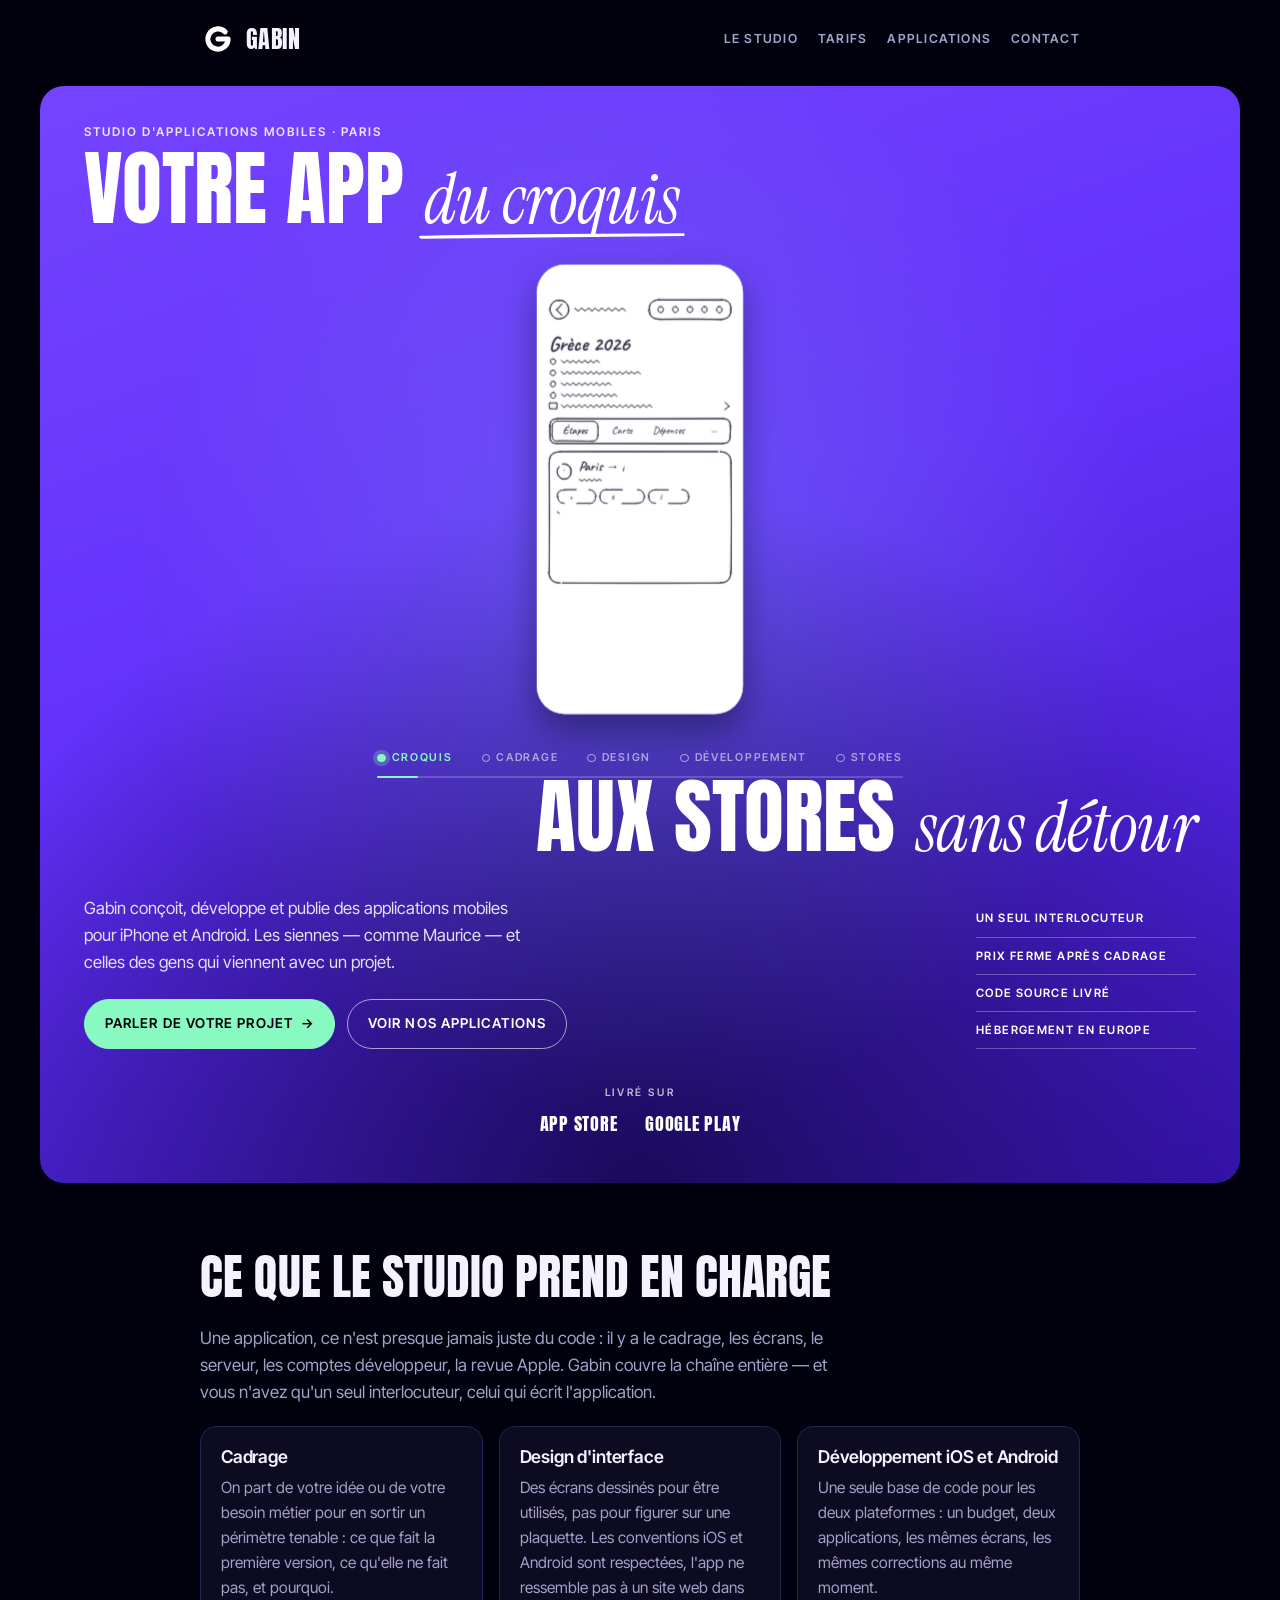
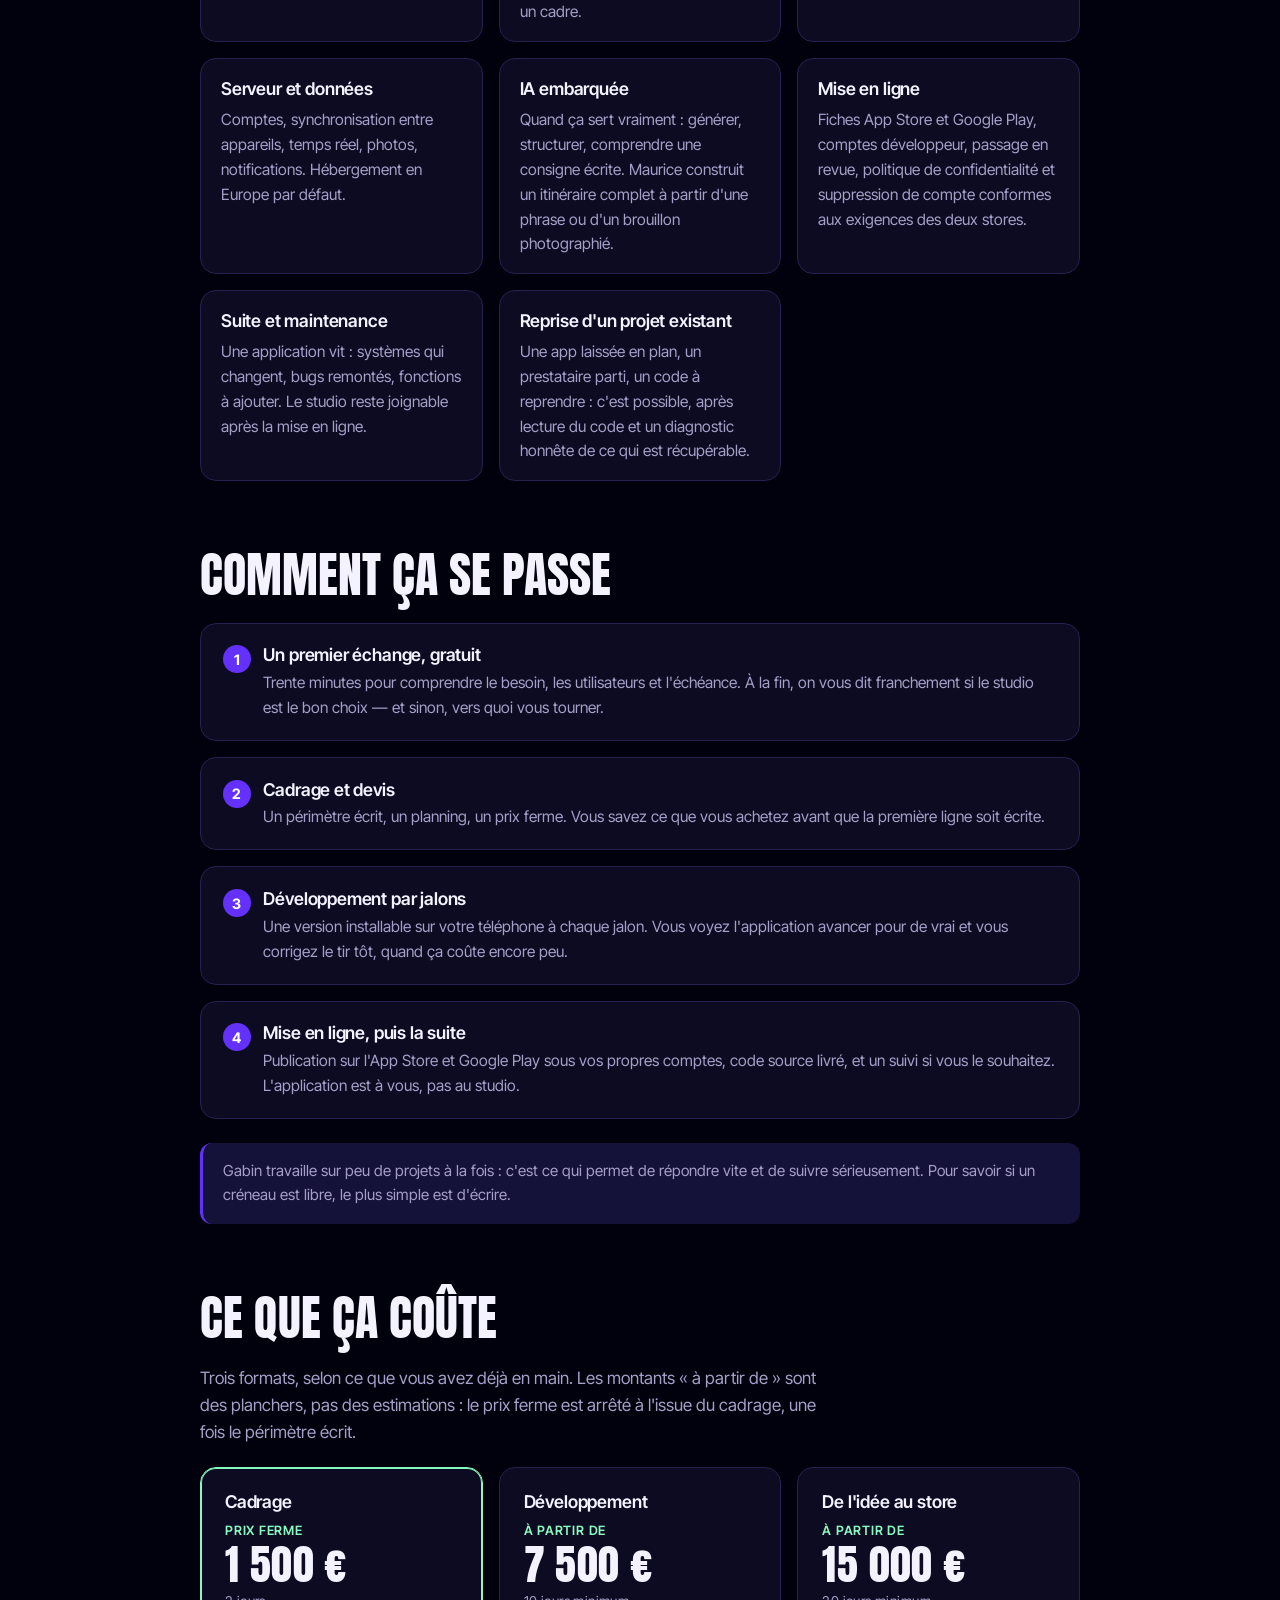
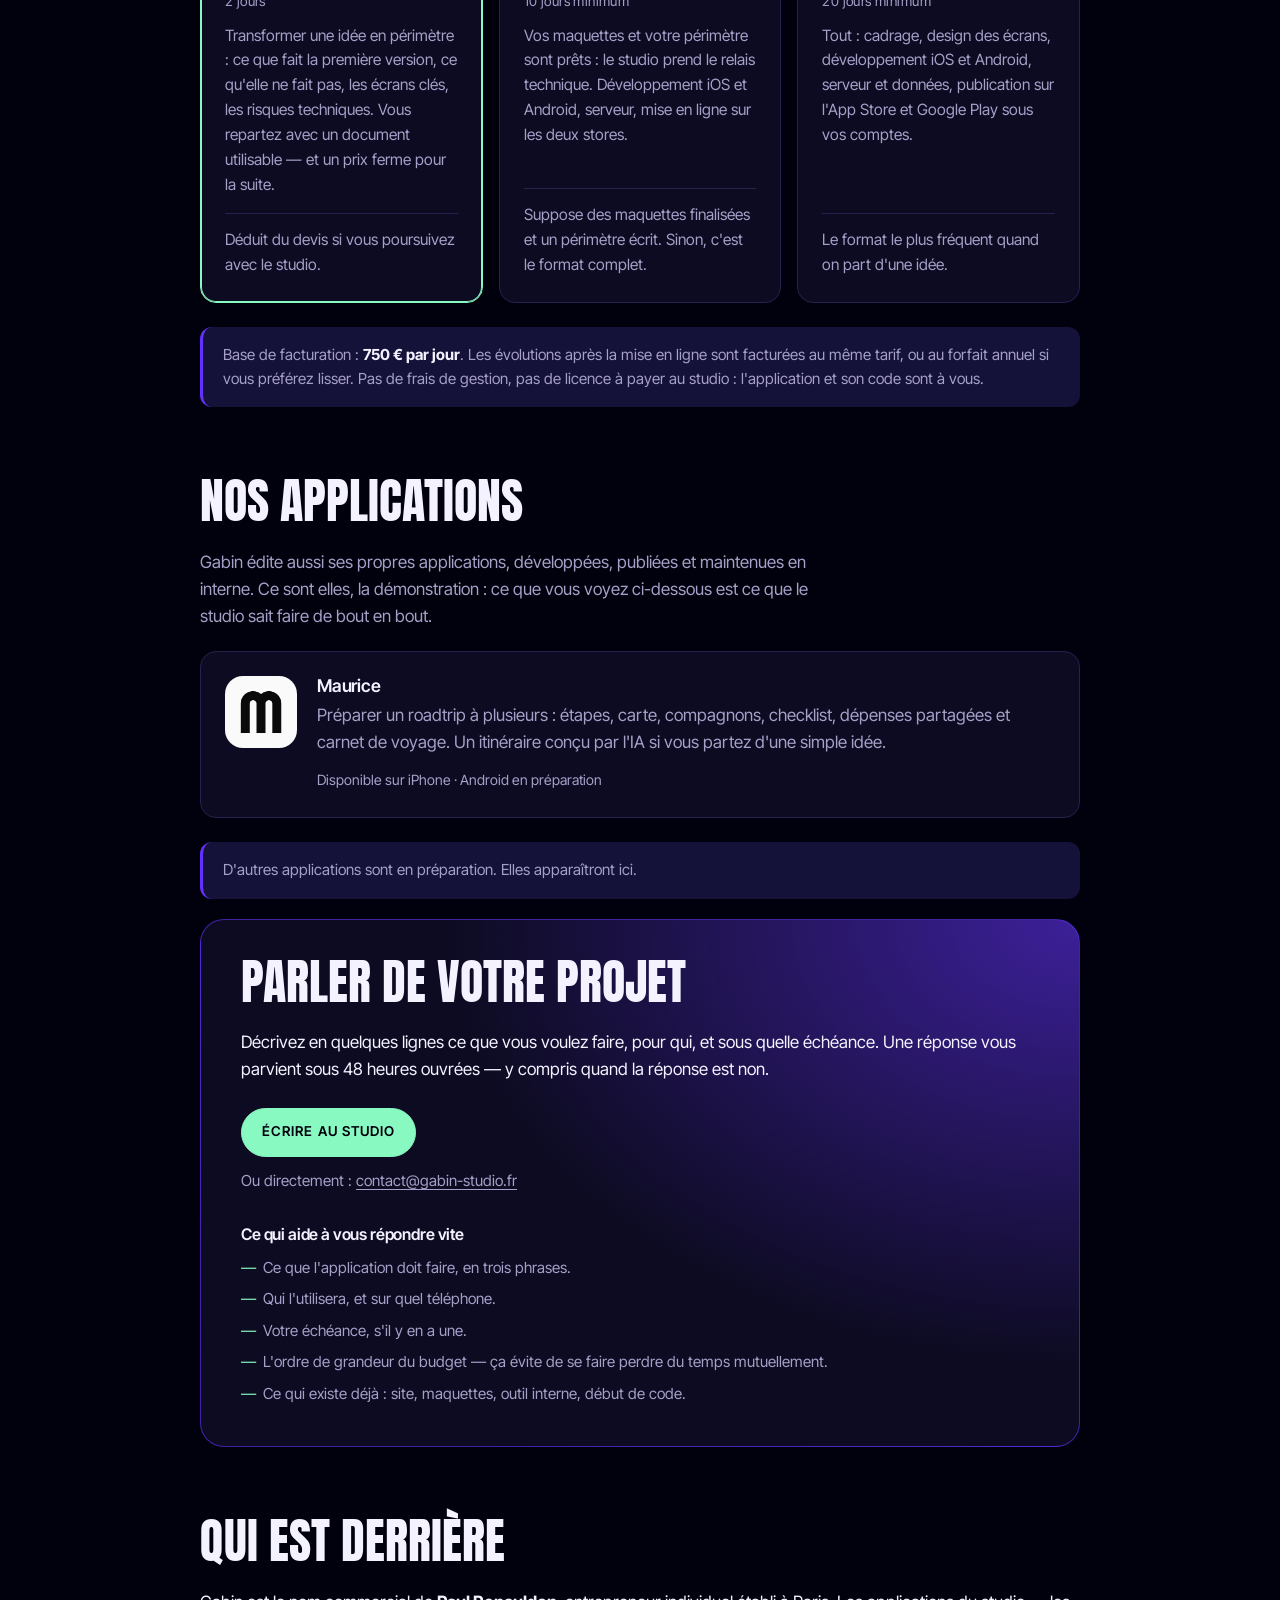
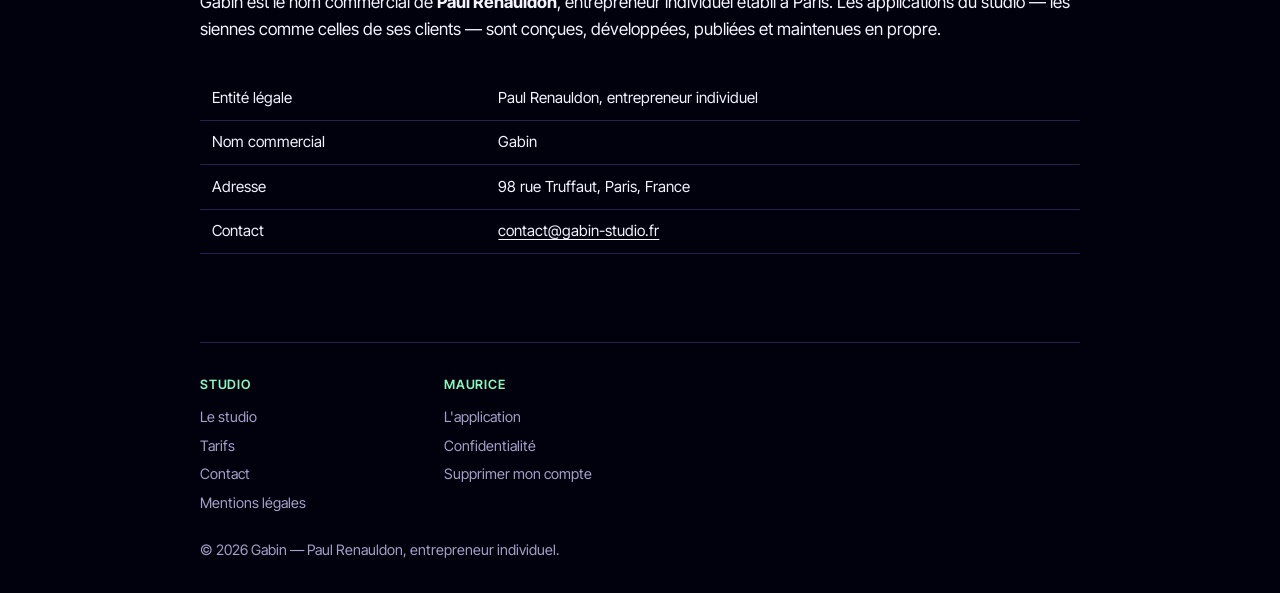
==== commit f566550b: "Hero : une étape Design, trois pistes visuelles du même écran Entre le cadrage et le développement :" ====
--- a/index.html
+++ b/index.html
@@ -38,37 +38,50 @@
             <span class="poster-line poster-line--1"><span class="t-block">Votre app</span> <span class="t-serif t-mark">du croquis<svg class="mark" viewBox="0 0 420 30" aria-hidden="true" data-mark="pencil"><path d="M5 17 C87 14, 170 14, 414 13 M6 18 C118 18, 230 17, 414 14" pathLength="1" stroke-width="3.4" stroke="#fff"/></svg></span></span>
             <span class="poster-line poster-line--2"><span class="t-block">aux stores</span> <span class="t-serif t-mark">sans détour<svg class="mark mark--mint" viewBox="0 0 420 30" aria-hidden="true" data-mark="mint"><path pathLength="1" d="M6 21 C 120 9, 270 7, 414 15"/></svg></span></span>
           </h1>
-          <div class="stage stage--etabli" data-stage aria-hidden="true">
-            <div class="et-window" data-window>
-              <div class="et-world" data-world>
-                <div class="et-desk" data-desk></div>
-                <svg class="et-line" viewBox="-1000 -1000 8000 5000" style="left:-1000em;top:-1000em;width:8000em;height:5000em"><path data-mintline pathLength="1"/></svg>
-                <div class="et-st" data-st="carnet">
-          <div class="et-book" style="left:40em;top:30em;width:720em;height:380em"></div>
-          <svg class="et-deco" viewBox="0 0 900 440" style="width:900em;height:440em"><g class="et-spiral"><circle cx="400" cy="52" r="7"/><circle cx="400" cy="78" r="7"/><circle cx="400" cy="104" r="7"/><circle cx="400" cy="130" r="7"/><circle cx="400" cy="156" r="7"/><circle cx="400" cy="182" r="7"/><circle cx="400" cy="208" r="7"/><circle cx="400" cy="234" r="7"/><circle cx="400" cy="260" r="7"/><circle cx="400" cy="286" r="7"/><circle cx="400" cy="312" r="7"/><circle cx="400" cy="338" r="7"/><circle cx="400" cy="364" r="7"/><circle cx="400" cy="390" r="7"/></g><g class="et-mug"><circle cx="836" cy="96" r="40" fill="#fff" stroke="#D8D2F2" stroke-width="3"/><circle cx="836" cy="96" r="29" fill="#5B3A29"/><ellipse cx="826" cy="86" rx="9" ry="5" fill="#8A6146" opacity=".55"/><rect x="872" y="86" width="22" height="20" rx="8" fill="#fff" stroke="#D8D2F2" stroke-width="3"/></g><g class="et-pencil" transform="rotate(-12 680 420)"><rect x="590" y="412" width="150" height="15" rx="2" fill="#FFD45E"/><rect x="590" y="412" width="150" height="5" fill="#FFE596"/><rect x="740" y="412" width="16" height="15" fill="#C9C4D9"/><rect x="756" y="412" width="16" height="15" rx="4" fill="#F7A1B5"/><path d="M590 412 L566 419.5 L590 427 Z" fill="#F1D6A6"/><path d="M574 417 L566 419.5 L574 422 Z" fill="#2E2B45"/></g>
-            <g data-taparrow><g data-shaft><path d="M193 151 C195 147, 201 130, 206 129 C211 129, 220 143, 224 146 M194 150 C196 147, 202 131, 207 130 C212 130, 222 144, 225 146" pathLength="1" stroke-width="2.4"/></g><g data-head><path d="M213 144 C216 145, 218 145, 224 146 M213 144 C217 144, 220 145, 224 146 M224 146 C223 142, 222 138, 221 136 M224 146 C223 142, 222 139, 221 135" pathLength="1" stroke-width="2.4"/></g></g></svg>
-          <span class="et-t et-hw et-hw--b" style="left:592em;top:74em" data-col="0"><span style="font-size:27em">Grèce 2026</span></span><span class="et-t et-hw" style="left:592em;top:104em" data-col="1"><span style="font-size:18em">25 juil. → 8 août</span></span><span class="et-t et-hw et-hw--b" style="left:592em;top:142em" data-col="2"><span style="font-size:21em">Paris → Pollein</span></span><span class="et-t et-hw" style="left:592em;top:168em" data-col="3"><span style="font-size:18em">674 km · 7 h 48</span></span><span class="et-t et-hw et-hw--b" style="left:592em;top:208em" data-col="4"><span style="font-size:19em">Onglets :</span></span><span class="et-t et-hw" style="left:592em;top:233em" data-col="5"><span style="font-size:18em">Étapes · Carte</span></span><span class="et-t et-hw" style="left:592em;top:258em" data-col="6"><span style="font-size:18em">Dépenses · Lexique</span></span>
-          <span class="et-t et-note" style="left:62em;top:356em" data-wnote="croquis"><span style="font-size:17em">on teste au crayon, avant le code</span></span>
-                </div>
-                <div class="et-st" data-st="tableau">
-          <div class="et-board" style="left:20em;top:18em;width:860em;height:392em"></div>
-          <svg class="et-deco" viewBox="0 0 900 440" style="width:900em;height:440em">
-            <rect x="250" y="410" width="400" height="11" rx="4" fill="#CFC9E6"/>
-            <g transform="rotate(-3 340 404)"><rect x="300" y="398" width="84" height="12" rx="5" fill="#2E2B45"/><rect x="300" y="398" width="22" height="12" rx="5" fill="#14B88B"/></g>
-          </svg>
-                </div>
-                <div class="et-st" data-st="ordi">
-          <div class="et-monitor" style="left:40em;top:14em;width:920em;height:314em"></div>
-          <svg class="et-deco" viewBox="0 0 1000 440" style="width:1000em;height:440em">
-            <rect x="470" y="328" width="60" height="30" fill="#2A2650"/><rect x="396" y="355" width="208" height="13" rx="6" fill="#2A2650"/>
-            <rect x="260" y="382" width="480" height="48" rx="9" fill="#F7F5FF" stroke="#DCD6F4" stroke-width="2"/><g fill="#E7E2FA"><rect x="272" y="390" width="27" height="7" rx="2"/><rect x="303" y="390" width="27" height="7" rx="2"/><rect x="334" y="390" width="27" height="7" rx="2"/><rect x="365" y="390" width="27" height="7" rx="2"/><rect x="396" y="390" width="27" height="7" rx="2"/><rect x="427" y="390" width="27" height="7" rx="2"/><rect x="458" y="390" width="27" height="7" rx="2"/><rect x="489" y="390" width="27" height="7" rx="2"/><rect x="520" y="390" width="27" height="7" rx="2"/><rect x="551" y="390" width="27" height="7" rx="2"/><rect x="582" y="390" width="27" height="7" rx="2"/><rect x="613" y="390" width="27" height="7" rx="2"/><rect x="644" y="390" width="27" height="7" rx="2"/><rect x="675" y="390" width="27" height="7" rx="2"/><rect x="706" y="390" width="27" height="7" rx="2"/><rect x="272" y="399.5" width="27" height="7" rx="2"/><rect x="303" y="399.5" width="27" height="7" rx="2"/><rect x="334" y="399.5" width="27" height="7" rx="2"/><rect x="365" y="399.5" width="27" height="7" rx="2"/><rect x="396" y="399.5" width="27" height="7" rx="2"/><rect x="427" y="399.5" width="27" height="7" rx="2"/><rect x="458" y="399.5" width="27" height="7" rx="2"/><rect x="489" y="399.5" width="27" height="7" rx="2"/><rect x="520" y="399.5" width="27" height="7" rx="2"/><rect x="551" y="399.5" width="27" height="7" rx="2"/><rect x="582" y="399.5" width="27" height="7" rx="2"/><rect x="613" y="399.5" width="27" height="7" rx="2"/><rect x="644" y="399.5" width="27" height="7" rx="2"/><rect x="675" y="399.5" width="27" height="7" rx="2"/><rect x="706" y="399.5" width="27" height="7" rx="2"/><rect x="272" y="409" width="27" height="7" rx="2"/><rect x="303" y="409" width="27" height="7" rx="2"/><rect x="334" y="409" width="27" height="7" rx="2"/><rect x="365" y="409" width="27" height="7" rx="2"/><rect x="396" y="409" width="27" height="7" rx="2"/><rect x="427" y="409" width="27" height="7" rx="2"/><rect x="458" y="409" width="27" height="7" rx="2"/><rect x="489" y="409" width="27" height="7" rx="2"/><rect x="520" y="409" width="27" height="7" rx="2"/><rect x="551" y="409" width="27" height="7" rx="2"/><rect x="582" y="409" width="27" height="7" rx="2"/><rect x="613" y="409" width="27" height="7" rx="2"/><rect x="644" y="409" width="27" height="7" rx="2"/><rect x="675" y="409" width="27" height="7" rx="2"/><rect x="706" y="409" width="27" height="7" rx="2"/><rect x="272" y="418.5" width="27" height="7" rx="2"/><rect x="303" y="418.5" width="27" height="7" rx="2"/><rect x="334" y="418.5" width="27" height="7" rx="2"/><rect x="365" y="418.5" width="27" height="7" rx="2"/><rect x="396" y="418.5" width="27" height="7" rx="2"/><rect x="427" y="418.5" width="27" height="7" rx="2"/><rect x="458" y="418.5" width="27" height="7" rx="2"/><rect x="489" y="418.5" width="27" height="7" rx="2"/><rect x="520" y="418.5" width="27" height="7" rx="2"/><rect x="551" y="418.5" width="27" height="7" rx="2"/><rect x="582" y="418.5" width="27" height="7" rx="2"/><rect x="613" y="418.5" width="27" height="7" rx="2"/><rect x="644" y="418.5" width="27" height="7" rx="2"/><rect x="675" y="418.5" width="27" height="7" rx="2"/><rect x="706" y="418.5" width="27" height="7" rx="2"/></g>
-            <ellipse cx="800" cy="405" rx="16" ry="24" fill="#F7F5FF" stroke="#DCD6F4" stroke-width="2"/><line x1="800" y1="384" x2="800" y2="398" stroke="#DCD6F4" stroke-width="2"/>
-            <g data-darrow><g data-shaft><path d="M841 186 C838 179, 820 155, 821 140 C822 125, 842 103, 846 96 M842 186 C839 178, 822 154, 822 139 C823 125, 842 103, 846 96" pathLength="1" stroke-width="2.6" stroke="#88F9C0"/></g><g data-head><path d="M846 110 C846 107, 846 104, 846 95 M847 110 C846 106, 846 102, 846 96 M846 97 C842 99, 838 101, 834 103 M846 96 C843 98, 839 100, 834 103" pathLength="1" stroke-width="2.6" stroke="#88F9C0"/></g></g>
-          </svg>
-          <div class="et-pos" style="left:70em;top:44em"><div class="code et-code" data-code>
-            <p class="code-bar"><i></i><i></i><i></i><span>Etapes.tsx</span></p>
-            <ol class="code-lines">
-            <li data-line="0"><span class="hl"></span><code><span class="k">export function</span> <span class="f">Etapes</span>({ <span class="a">voyage</span> }) {</code></li>
+          <div class="stage" data-stage aria-hidden="true">
+            <svg class="stage-ink" data-ink><path class="ink-arrow" data-arrow="0" pathLength="1"/><path class="ink-arrow" data-arrow="1" pathLength="1"/><path class="ink-frame" data-frame pathLength="1"/></svg>
+            <div class="sk-card" data-card="carte"><svg class="sk" viewBox="0 0 920 2000" aria-hidden="true"><g data-o="0"><path d="M99 155 C106 155, 117 158, 123 162 C130 166, 136 174, 139 181 C142 189, 142 199, 140 207 C139 215, 136 223, 131 229 C127 235, 120 241, 113 243 C106 246, 97 246, 89 244 C82 242, 73 237, 68 231 C63 224, 59 215, 58 206 C57 198, 59 189, 62 181 C65 174, 71 166, 77 162 C83 157, 96 155, 100 154 C104 153, 102 155, 102 156 M99 156 C106 155, 114 158, 121 162 C127 166, 133 173, 137 180 C140 187, 142 196, 141 204 C141 212, 138 222, 133 229 C129 235, 119 240, 112 242 C105 245, 96 245, 90 244 C83 242, 76 238, 70 232 C65 226, 60 216, 59 208 C57 200, 58 189, 61 182 C64 175, 70 169, 76 165 C82 160, 95 156, 98 154 C102 153, 97 156, 97 157" pathLength="1" stroke-width="4.4"/><path d="M113 175 C109 179, 103 187, 87 198 M111 175 C106 182, 103 186, 89 201 M88 200 C96 208, 105 218, 111 222 M89 200 C95 208, 102 214, 111 224" pathLength="1" stroke-width="4.4"/></g><g data-o="1"><path d="M171 194 C174 196, 181 206, 186 206 C191 206, 196 195, 201 195 C206 195, 211 206, 216 206 C221 206, 226 193, 230 193 C235 193, 240 206, 245 206 C250 206, 254 194, 259 194 C264 194, 270 206, 276 206 C281 206, 285 193, 290 193 C295 193, 299 207, 304 207 C309 207, 314 194, 319 194 C324 194, 330 205, 335 206 C340 206, 345 195, 350 195 C355 195, 361 207, 366 207 C371 207, 375 193, 379 193 C384 193, 392 204, 395 207 M170 193 C173 195, 181 207, 186 207 C191 207, 195 193, 201 193 C206 193, 212 207, 217 207 C221 207, 224 194, 229 193 C234 193, 241 205, 246 205 C251 205, 255 193, 260 193 C264 194, 270 206, 275 206 C280 206, 284 195, 289 195 C293 195, 300 207, 305 207 C310 207, 314 196, 319 195 C324 195, 329 205, 334 205 C339 205, 345 194, 351 195 C356 195, 361 208, 365 207 C370 207, 374 193, 379 192 C384 192, 393 203, 396 205" pathLength="1" stroke-width="3.2"/><path d="M542 158 C600 158, 654 159, 823 156 M543 157 C615 158, 687 158, 822 157 M822 157 C850 156, 866 172, 864 202 M823 159 C852 155, 866 169, 864 198 M865 200 C865 200, 865 200, 865 200 M865 200 C865 200, 865 200, 865 200 M865 200 C867 228, 853 242, 823 242 M864 201 C866 230, 850 241, 823 245 M821 244 C712 242, 604 243, 544 243 M822 243 C755 246, 688 244, 543 243 M543 243 C513 241, 501 231, 499 198 M543 245 C512 245, 502 229, 500 200 M500 200 C500 200, 500 200, 500 200 M500 200 C500 200, 500 200, 500 200 M500 200 C500 171, 515 157, 543 157 M501 200 C499 170, 513 159, 543 156 M543 157 C543 157, 543 157, 543 157 M543 157 C543 157, 543 157, 543 157" pathLength="1" stroke-width="4.4"/><path d="M555 188 C558 188, 561 191, 562 193 C564 196, 564 199, 564 202 C564 205, 562 209, 560 210 C558 212, 555 213, 552 213 C549 213, 546 212, 544 211 C542 209, 541 206, 540 203 C540 200, 540 197, 541 194 C543 191, 545 189, 548 188 C550 187, 555 188, 557 188 C558 188, 559 189, 559 189 M549 188 C551 186, 553 186, 556 187 C558 188, 562 192, 564 195 C565 197, 565 199, 565 202 C564 205, 562 209, 560 210 C558 212, 555 212, 553 212 C550 212, 546 212, 544 211 C542 209, 541 205, 541 202 C540 199, 539 194, 540 191 C541 189, 546 189, 547 189 C549 189, 548 189, 548 189" pathLength="1" stroke-width="3"/><path d="M618 187 C620 187, 624 188, 626 190 C628 191, 629 195, 629 197 C630 200, 628 204, 627 206 C626 209, 624 211, 622 212 C619 213, 614 212, 612 211 C609 211, 607 209, 606 207 C605 205, 604 200, 605 197 C606 195, 608 193, 610 191 C613 189, 618 187, 619 187 C621 186, 619 188, 618 189 M611 189 C613 187, 618 186, 621 187 C623 187, 625 190, 626 193 C628 195, 631 199, 631 202 C630 204, 628 206, 626 208 C624 210, 619 213, 617 214 C614 214, 613 213, 611 211 C609 209, 605 206, 604 203 C603 200, 605 196, 606 193 C607 191, 610 190, 611 190 C613 189, 612 189, 613 189" pathLength="1" stroke-width="3"/><path d="M678 188 C681 187, 686 188, 688 189 C691 190, 693 192, 694 195 C695 197, 696 201, 695 203 C694 206, 691 208, 689 210 C686 212, 682 214, 680 214 C677 213, 676 210, 674 208 C672 206, 670 204, 670 201 C669 199, 669 195, 672 192 C674 190, 681 187, 684 187 C686 186, 686 188, 686 189 M688 189 C690 190, 692 192, 693 194 C694 197, 696 202, 695 204 C694 207, 690 208, 688 210 C685 212, 683 214, 680 214 C678 214, 674 211, 672 209 C670 207, 670 204, 670 201 C670 198, 671 194, 673 191 C674 189, 678 187, 680 186 C683 186, 687 189, 688 189 C689 190, 686 189, 686 189" pathLength="1" stroke-width="3"/><path d="M741 189 C743 187, 746 186, 749 187 C752 187, 755 190, 757 192 C759 195, 760 197, 760 200 C759 203, 757 207, 756 209 C754 211, 752 212, 750 213 C748 213, 743 212, 741 211 C738 210, 736 208, 735 205 C734 202, 734 198, 736 195 C737 192, 742 189, 743 187 C745 186, 746 187, 746 188 M750 186 C753 187, 754 190, 756 192 C757 195, 760 199, 759 202 C759 205, 756 208, 754 210 C753 212, 752 213, 749 213 C747 213, 741 211, 739 209 C737 207, 736 204, 736 202 C735 200, 734 198, 735 195 C736 193, 739 188, 742 187 C744 186, 748 188, 749 188 C751 188, 750 188, 751 188" pathLength="1" stroke-width="3"/><path d="M816 188 C818 188, 821 191, 822 193 C824 195, 825 198, 825 201 C825 203, 822 208, 820 210 C818 212, 816 213, 814 213 C811 214, 808 213, 806 212 C803 210, 800 206, 799 203 C799 201, 799 197, 800 195 C802 193, 805 190, 807 189 C810 187, 815 188, 816 187 C818 187, 817 188, 817 188 M812 186 C815 186, 820 189, 822 191 C823 193, 823 198, 823 200 C823 203, 823 205, 821 207 C820 209, 818 211, 815 212 C813 213, 808 213, 806 212 C803 211, 802 209, 801 207 C800 204, 800 200, 800 197 C801 194, 804 190, 806 188 C809 187, 812 188, 813 188 C815 187, 815 187, 815 187" pathLength="1" stroke-width="3"/></g><g data-o="3"><path d="M72 420 C74 419, 76 422, 78 424 C80 425, 82 426, 83 429 C84 431, 84 435, 83 437 C82 440, 80 441, 77 442 C75 443, 71 444, 68 443 C66 443, 63 441, 62 438 C61 436, 61 432, 61 430 C61 428, 62 426, 64 424 C65 423, 70 422, 72 421 C74 421, 75 421, 75 421 M76 421 C78 421, 82 423, 83 425 C84 427, 83 431, 82 433 C82 436, 82 440, 81 442 C79 444, 73 444, 71 444 C68 444, 67 443, 65 442 C64 440, 62 437, 61 435 C61 432, 62 428, 63 426 C64 424, 65 423, 67 422 C70 421, 76 421, 78 421 C79 422, 78 422, 78 422" pathLength="1" stroke-width="3"/><path d="M110 427 C113 429, 118 437, 122 437 C127 437, 131 428, 135 428 C140 428, 144 437, 148 437 C153 437, 157 427, 162 427 C166 427, 171 437, 175 437 C179 437, 184 427, 188 427 C193 427, 198 436, 202 437 C206 437, 209 428, 213 428 C218 428, 223 437, 228 437 C232 437, 235 427, 240 427 C244 427, 248 438, 253 438 C257 438, 262 427, 267 426 C271 426, 276 436, 278 438 M109 426 C112 428, 120 436, 124 436 C129 436, 131 426, 134 426 C138 427, 144 437, 148 438 C152 438, 156 428, 161 427 C165 427, 172 437, 176 437 C181 436, 185 426, 189 426 C193 426, 197 436, 201 436 C206 436, 211 427, 215 427 C219 427, 221 436, 225 436 C230 437, 235 427, 240 428 C244 428, 247 438, 252 438 C256 438, 263 426, 267 425 C272 425, 276 436, 278 438" pathLength="1" stroke-width="3.2"/></g><g data-o="4"><path d="M77 471 C79 472, 82 474, 83 476 C84 479, 84 484, 83 486 C82 489, 80 491, 78 493 C76 494, 73 494, 70 494 C68 494, 65 492, 63 490 C62 488, 61 484, 61 482 C61 479, 61 477, 63 475 C64 473, 67 470, 70 470 C72 469, 77 472, 79 473 C80 473, 78 472, 78 472 M73 471 C76 471, 77 471, 79 473 C81 474, 83 477, 83 480 C84 483, 82 487, 81 490 C79 492, 78 494, 76 495 C74 495, 71 493, 69 491 C66 490, 64 488, 62 487 C61 485, 61 483, 62 481 C62 479, 62 476, 64 474 C66 472, 71 471, 73 470 C75 470, 73 470, 73 471" pathLength="1" stroke-width="3"/><path d="M111 476 C113 478, 119 487, 123 487 C128 487, 132 478, 137 477 C141 477, 144 486, 148 486 C153 486, 158 477, 162 477 C167 478, 170 486, 175 486 C179 486, 183 478, 187 478 C191 478, 196 486, 201 486 C205 486, 209 476, 213 476 C218 476, 222 486, 226 486 C231 487, 236 478, 240 478 C245 478, 249 487, 253 487 C258 487, 263 478, 267 478 C271 478, 276 488, 280 487 C284 487, 288 477, 292 477 C297 477, 301 487, 306 487 C310 487, 313 478, 318 478 C322 478, 328 487, 332 487 C336 486, 339 477, 343 477 C347 477, 352 487, 357 487 C361 487, 365 477, 370 477 C374 477, 379 488, 384 487 C388 487, 392 476, 396 476 C400 476, 404 487, 408 487 C412 488, 417 478, 422 478 C427 478, 432 487, 436 487 C440 487, 443 477, 447 477 C451 477, 458 484, 460 486 M110 478 C112 480, 118 489, 123 488 C127 488, 132 476, 136 476 C141 475, 144 486, 148 486 C153 487, 157 478, 161 478 C166 478, 171 488, 176 488 C180 488, 183 477, 187 477 C191 476, 195 485, 200 486 C204 486, 210 478, 215 478 C219 478, 223 486, 227 486 C231 485, 236 476, 240 476 C245 476, 248 487, 252 487 C256 487, 260 477, 264 477 C269 477, 275 488, 280 487 C284 487, 289 476, 293 476 C297 476, 300 488, 304 488 C308 488, 312 476, 317 476 C321 475, 326 487, 331 487 C336 487, 340 477, 345 477 C349 477, 353 488, 357 488 C361 488, 364 477, 368 476 C373 476, 377 486, 381 487 C386 487, 392 478, 397 478 C401 478, 405 487, 409 487 C414 487, 419 476, 423 476 C427 476, 430 486, 434 487 C438 487, 444 476, 448 476 C453 476, 458 486, 461 488" pathLength="1" stroke-width="3.2"/></g><g data-o="5"><path d="M90 686 C239 686, 386 686, 830 686 M90 686 C361 684, 633 684, 830 686 M830 686 C850 686, 860 697, 862 717 M831 687 C849 688, 860 695, 863 717 M862 718 C864 730, 861 745, 861 766 M863 717 C861 735, 862 752, 862 765 M862 765 C861 786, 851 798, 831 797 M860 764 C864 786, 851 795, 831 796 M830 797 C601 799, 372 800, 91 796 M830 797 C671 795, 512 796, 90 797 M90 797 C70 798, 58 785, 59 765 M91 795 C68 795, 60 786, 60 763 M57 764 C57 749, 59 734, 58 717 M59 765 C58 754, 59 743, 58 718 M58 718 C56 695, 70 685, 90 687 M57 719 C56 694, 69 686, 92 684 M90 686 C90 686, 90 686, 90 686 M90 686 C90 686, 90 686, 90 686" pathLength="1" stroke-width="4.4"/><path d="M306 696 C335 698, 365 698, 454 699 M306 696 C364 698, 420 697, 454 698 M454 697 C473 697, 478 705, 481 723 M454 697 C471 696, 481 705, 482 721 M480 724 C480 733, 482 739, 482 761 M480 722 C480 735, 481 746, 481 759 M480 760 C481 776, 471 785, 455 787 M478 762 C480 779, 473 788, 453 784 M452 788 C404 786, 356 786, 308 785 M455 786 C417 784, 380 786, 306 787 M306 786 C291 785, 280 778, 280 760 M304 784 C289 788, 278 777, 278 761 M279 760 C282 747, 281 736, 280 723 M279 760 C280 748, 280 734, 280 723 M280 723 C278 704, 287 697, 308 696 M279 723 C278 707, 288 695, 307 698 M306 697 C306 697, 306 697, 306 697 M306 697 C306 697, 306 697, 306 697" pathLength="1" stroke-width="3.4"/></g><g data-o="7"><path d="M94 834 C242 831, 388 832, 826 833 M95 833 C248 835, 401 834, 825 833 M825 833 C852 832, 863 845, 866 874 M824 833 C852 833, 864 846, 867 875 M865 873 C867 1223, 866 1573, 865 1833 M865 873 C865 1136, 865 1399, 865 1833 M865 1833 C863 1861, 851 1874, 827 1872 M867 1832 C867 1858, 851 1874, 826 1875 M825 1872 C564 1875, 305 1875, 96 1873 M825 1873 C618 1872, 410 1872, 95 1873 M95 1873 C67 1875, 55 1859, 54 1832 M94 1871 C69 1874, 54 1859, 55 1832 M56 1833 C56 1569, 56 1305, 55 873 M55 1833 C52 1584, 52 1334, 55 873 M55 873 C54 846, 68 834, 94 834 M55 872 C53 847, 70 833, 94 832 M95 833 C95 833, 95 833, 95 833 M95 833 C95 833, 95 833, 95 833" pathLength="1" stroke-width="4.4"/></g><g data-o="8"><path d="M54 1011 C71 1007, 119 979, 150 984 C181 990, 213 1042, 241 1044 C270 1047, 292 995, 320 999 C348 1003, 386 1035, 409 1069 C432 1103, 454 1159, 456 1201 C458 1243, 413 1283, 421 1320 C428 1356, 479 1381, 499 1421 C520 1460, 550 1510, 545 1555 C540 1600, 470 1652, 469 1691 C468 1729, 518 1759, 541 1789 C564 1819, 598 1858, 609 1872 M57 1010 C73 1006, 119 979, 150 985 C180 991, 213 1042, 241 1045 C270 1047, 292 996, 320 1000 C349 1004, 388 1036, 411 1069 C433 1103, 452 1159, 454 1201 C456 1243, 414 1285, 422 1322 C430 1359, 481 1382, 502 1421 C523 1459, 552 1509, 547 1554 C541 1599, 470 1651, 469 1690 C468 1730, 518 1759, 542 1789 C565 1819, 600 1857, 611 1872" pathLength="1" stroke-width="3.6"/><path d="M866 1060 C850 1070, 796 1089, 770 1120 C743 1152, 707 1208, 706 1250 C704 1292, 761 1329, 760 1370 C759 1411, 698 1458, 700 1494 C703 1531, 747 1566, 774 1590 C802 1615, 851 1633, 866 1641 M865 1059 C849 1069, 795 1090, 769 1122 C742 1154, 707 1210, 705 1251 C704 1293, 762 1331, 761 1371 C760 1412, 697 1458, 699 1494 C702 1531, 748 1565, 775 1590 C803 1614, 849 1632, 864 1640" pathLength="1" stroke-width="3.6"/></g><g data-o="9"><path d="M259 1577 C268 1574, 281 1573, 292 1573 C303 1574, 314 1577, 323 1580 C332 1583, 341 1586, 347 1591 C352 1596, 356 1604, 356 1609 C357 1615, 354 1621, 349 1626 C344 1631, 337 1636, 328 1639 C319 1642, 307 1644, 296 1645 C285 1646, 272 1646, 262 1644 C251 1642, 240 1638, 232 1635 C225 1631, 219 1626, 216 1620 C214 1615, 213 1607, 215 1602 C218 1596, 222 1591, 230 1587 C238 1582, 257 1577, 263 1575 C269 1573, 267 1575, 267 1576 M309 1576 C319 1578, 329 1581, 337 1585 C344 1590, 351 1596, 354 1601 C357 1606, 358 1612, 355 1617 C353 1623, 345 1629, 338 1633 C331 1638, 322 1640, 312 1643 C302 1645, 289 1647, 278 1647 C267 1646, 254 1643, 245 1640 C236 1637, 229 1633, 224 1628 C219 1623, 214 1617, 214 1611 C214 1605, 218 1598, 223 1593 C228 1588, 236 1585, 245 1582 C254 1579, 266 1575, 276 1574 C287 1573, 303 1574, 308 1574 C314 1575, 309 1575, 309 1576" pathLength="1" stroke-width="3.2"/><path d="M775 1736 C783 1738, 791 1743, 795 1747 C800 1751, 803 1756, 802 1761 C802 1766, 797 1772, 792 1776 C786 1781, 778 1784, 770 1785 C762 1786, 752 1785, 744 1783 C736 1781, 728 1779, 724 1774 C719 1770, 716 1762, 717 1757 C718 1752, 723 1748, 728 1744 C734 1740, 742 1736, 751 1734 C759 1733, 772 1736, 777 1736 C781 1737, 778 1736, 778 1736 M779 1735 C786 1737, 794 1744, 798 1749 C802 1754, 803 1760, 802 1765 C800 1770, 795 1775, 790 1778 C784 1781, 775 1784, 767 1785 C759 1786, 749 1786, 741 1783 C734 1781, 725 1775, 721 1771 C718 1766, 717 1761, 718 1756 C719 1751, 722 1744, 728 1741 C734 1737, 746 1735, 754 1734 C763 1733, 775 1734, 780 1735 C784 1736, 780 1738, 780 1738" pathLength="1" stroke-width="3.2"/></g><g data-o="10"><path d="M70 1930 C73 1932, 79 1941, 83 1941 C87 1941, 91 1930, 95 1930 C100 1930, 105 1940, 110 1940 C114 1940, 118 1930, 122 1930 C126 1930, 130 1941, 135 1941 C139 1941, 144 1931, 148 1931 C152 1931, 156 1940, 160 1940 C165 1940, 170 1929, 174 1929 C179 1929, 184 1939, 188 1939 C192 1939, 195 1929, 199 1929 C204 1929, 209 1941, 213 1941 C218 1941, 222 1929, 226 1929 C230 1929, 234 1939, 239 1940 C243 1940, 247 1929, 252 1929 C256 1929, 260 1939, 264 1940 C269 1940, 274 1930, 278 1930 C283 1930, 286 1939, 290 1939 C294 1939, 299 1931, 303 1931 C308 1931, 312 1940, 317 1940 C321 1940, 327 1929, 331 1929 C335 1929, 339 1941, 343 1941 C347 1941, 352 1929, 356 1929 C361 1929, 365 1940, 369 1941 C374 1941, 377 1930, 381 1930 C385 1930, 390 1939, 395 1939 C399 1939, 403 1930, 408 1930 C412 1930, 416 1940, 420 1940 C424 1940, 429 1930, 433 1930 C437 1930, 442 1941, 447 1941 C451 1941, 456 1929, 461 1929 C465 1929, 469 1941, 474 1941 C478 1941, 483 1930, 487 1929 C491 1929, 494 1940, 499 1940 C503 1941, 508 1931, 512 1931 C516 1931, 520 1940, 525 1939 C529 1939, 534 1929, 538 1929 C543 1929, 546 1939, 550 1939 C554 1939, 559 1930, 564 1930 C568 1931, 572 1941, 576 1941 C581 1941, 586 1930, 591 1930 C596 1929, 600 1940, 604 1940 C608 1940, 611 1930, 615 1930 C619 1930, 624 1939, 628 1939 C632 1939, 637 1930, 641 1930 C645 1930, 649 1939, 654 1939 C659 1939, 664 1930, 669 1930 C674 1931, 677 1941, 681 1940 C686 1940, 692 1932, 694 1930 M69 1930 C72 1932, 78 1939, 83 1939 C87 1939, 93 1931, 97 1931 C102 1932, 106 1941, 110 1941 C114 1941, 116 1931, 121 1931 C125 1931, 131 1940, 136 1940 C141 1940, 144 1930, 148 1930 C153 1930, 158 1939, 162 1939 C166 1939, 169 1931, 173 1931 C177 1931, 181 1939, 186 1939 C190 1938, 195 1929, 199 1930 C204 1930, 208 1940, 212 1941 C217 1941, 222 1931, 226 1931 C230 1931, 234 1940, 238 1939 C242 1939, 247 1928, 252 1928 C256 1929, 260 1940, 265 1940 C269 1941, 273 1931, 277 1931 C282 1931, 287 1939, 292 1939 C296 1939, 300 1928, 305 1928 C309 1929, 313 1941, 317 1942 C321 1942, 326 1931, 330 1931 C335 1930, 339 1940, 343 1940 C348 1940, 352 1931, 356 1931 C360 1932, 364 1940, 368 1940 C372 1940, 377 1931, 382 1931 C387 1930, 391 1939, 396 1939 C400 1938, 405 1929, 409 1929 C413 1929, 417 1939, 421 1939 C425 1939, 428 1931, 433 1931 C437 1931, 443 1940, 448 1940 C453 1940, 456 1931, 460 1931 C465 1931, 470 1940, 474 1940 C478 1940, 481 1929, 485 1929 C489 1929, 495 1938, 500 1938 C504 1939, 509 1930, 513 1931 C518 1931, 521 1940, 525 1940 C529 1940, 533 1930, 537 1930 C541 1931, 546 1941, 550 1941 C555 1942, 558 1931, 563 1931 C567 1931, 574 1942, 578 1941 C582 1941, 585 1930, 589 1930 C593 1930, 598 1940, 602 1940 C607 1940, 613 1930, 617 1930 C621 1930, 624 1940, 628 1940 C632 1940, 639 1931, 643 1930 C648 1930, 651 1939, 655 1939 C659 1939, 664 1930, 669 1930 C673 1930, 678 1940, 682 1939 C686 1939, 692 1931, 694 1929" pathLength="1" stroke-width="3.2"/></g><g data-k="route"><path d="M250 1160 C268 1154, 323 1119, 360 1125 C397 1131, 436 1166, 471 1196 C505 1225, 557 1261, 566 1300 C575 1339, 514 1394, 524 1430 C534 1467, 595 1513, 626 1520 C656 1527, 701 1497, 705 1470 C709 1443, 674 1388, 651 1360 C627 1331, 579 1311, 564 1301 M251 1159 C269 1153, 322 1120, 359 1125 C395 1131, 436 1166, 471 1194 C505 1223, 557 1259, 566 1299 C575 1338, 516 1394, 525 1431 C535 1468, 594 1513, 624 1519 C654 1526, 702 1496, 706 1469 C710 1442, 674 1387, 650 1359 C627 1331, 580 1309, 565 1300" pathLength="1" stroke-width="8"/></g><g data-k="pin0"><path d="M245 1139 C249 1138, 255 1139, 259 1141 C263 1143, 269 1147, 271 1151 C273 1155, 272 1162, 270 1166 C269 1171, 265 1176, 262 1179 C258 1182, 253 1183, 248 1183 C243 1182, 237 1178, 234 1175 C230 1172, 229 1167, 229 1162 C229 1157, 231 1150, 234 1146 C237 1142, 245 1139, 248 1137 C250 1136, 249 1138, 249 1139 M252 1138 C256 1138, 261 1140, 264 1143 C267 1146, 270 1152, 271 1157 C272 1163, 272 1169, 270 1173 C267 1178, 261 1181, 256 1182 C251 1183, 245 1181, 240 1179 C236 1178, 232 1175, 230 1171 C228 1167, 227 1160, 228 1155 C229 1150, 234 1143, 237 1141 C241 1138, 248 1140, 250 1139 C252 1139, 251 1137, 251 1138" fill="#2E2B45" stroke="none"/><path d="M240 1141 C244 1138, 250 1138, 255 1139 C259 1140, 266 1143, 269 1147 C271 1151, 272 1158, 271 1163 C271 1168, 268 1173, 265 1176 C261 1179, 256 1182, 251 1183 C247 1183, 241 1181, 237 1178 C234 1175, 231 1170, 230 1165 C229 1161, 228 1155, 231 1151 C233 1147, 240 1141, 243 1139 C245 1137, 245 1140, 245 1140 M260 1141 C264 1142, 267 1145, 269 1149 C271 1153, 272 1159, 271 1164 C270 1168, 268 1175, 264 1178 C260 1181, 253 1182, 248 1182 C244 1181, 239 1178, 236 1175 C233 1172, 229 1168, 229 1164 C228 1159, 229 1151, 232 1147 C235 1143, 241 1141, 245 1140 C249 1138, 255 1138, 257 1138 C259 1138, 257 1138, 257 1139" pathLength="1" stroke-width="3"/></g><g data-k="pin1"><path d="M476 1174 C480 1175, 485 1177, 488 1181 C491 1185, 493 1192, 492 1197 C492 1202, 489 1208, 486 1212 C482 1215, 476 1218, 472 1218 C467 1218, 461 1216, 457 1213 C453 1210, 451 1206, 450 1201 C449 1197, 449 1191, 450 1186 C452 1181, 455 1176, 460 1174 C465 1172, 476 1174, 479 1174 C483 1174, 482 1175, 481 1175 M471 1173 C475 1173, 482 1175, 486 1178 C489 1181, 490 1187, 490 1192 C491 1197, 489 1203, 487 1207 C485 1211, 481 1215, 476 1216 C472 1217, 465 1217, 461 1215 C457 1213, 453 1209, 451 1205 C449 1201, 447 1195, 448 1190 C449 1185, 454 1178, 458 1175 C462 1172, 470 1172, 472 1171 C474 1171, 470 1171, 470 1172" fill="#2E2B45" stroke="none"/><path d="M478 1175 C482 1176, 486 1179, 488 1183 C491 1187, 493 1194, 492 1199 C492 1204, 489 1210, 485 1213 C481 1216, 476 1217, 471 1217 C466 1217, 459 1215, 455 1212 C451 1209, 448 1204, 448 1199 C447 1194, 449 1188, 452 1184 C455 1180, 458 1175, 463 1174 C468 1173, 478 1175, 482 1177 C486 1178, 486 1180, 485 1181 M476 1172 C479 1173, 483 1178, 486 1181 C489 1185, 493 1191, 493 1195 C493 1200, 491 1206, 487 1209 C483 1212, 476 1215, 471 1216 C466 1217, 463 1217, 459 1214 C455 1212, 451 1206, 449 1201 C448 1196, 447 1189, 449 1185 C450 1180, 456 1178, 460 1176 C464 1174, 472 1175, 475 1175 C477 1174, 475 1172, 475 1172" pathLength="1" stroke-width="3"/></g><g data-k="pin2"><path d="M518 1409 C522 1407, 528 1407, 532 1409 C537 1411, 542 1415, 545 1419 C547 1423, 549 1429, 547 1434 C546 1439, 541 1445, 538 1449 C534 1452, 529 1454, 524 1453 C520 1453, 514 1451, 511 1448 C507 1444, 504 1438, 503 1433 C502 1428, 503 1422, 506 1418 C509 1414, 518 1410, 520 1408 C523 1406, 522 1408, 522 1408 M525 1407 C529 1407, 535 1410, 539 1413 C543 1416, 547 1421, 548 1426 C548 1432, 545 1440, 542 1444 C540 1448, 536 1449, 531 1450 C527 1451, 521 1451, 517 1450 C513 1449, 509 1446, 507 1442 C505 1438, 502 1429, 503 1424 C504 1420, 509 1416, 513 1413 C517 1410, 524 1408, 527 1407 C529 1406, 527 1408, 527 1409" fill="#2E2B45" stroke="none"/><path d="M528 1406 C532 1407, 538 1411, 540 1415 C543 1418, 545 1424, 546 1429 C546 1433, 546 1438, 543 1442 C541 1446, 535 1451, 531 1453 C526 1454, 519 1453, 515 1451 C511 1449, 507 1445, 506 1440 C504 1436, 503 1429, 504 1424 C505 1420, 508 1413, 512 1411 C516 1408, 526 1408, 529 1408 C532 1408, 531 1409, 531 1409 M526 1407 C531 1407, 537 1411, 541 1414 C544 1417, 546 1422, 547 1427 C548 1432, 547 1439, 544 1443 C542 1447, 536 1451, 532 1453 C527 1454, 522 1452, 517 1450 C513 1448, 508 1443, 506 1439 C503 1435, 503 1430, 504 1425 C505 1421, 510 1416, 514 1413 C517 1410, 525 1409, 527 1409 C530 1408, 528 1409, 528 1409" pathLength="1" stroke-width="3"/></g><g data-k="pin3"><path d="M629 1498 C634 1499, 639 1502, 642 1506 C645 1510, 647 1515, 647 1520 C647 1525, 644 1531, 641 1535 C639 1539, 635 1543, 630 1544 C625 1544, 618 1542, 613 1540 C609 1537, 606 1532, 604 1527 C602 1522, 602 1517, 604 1512 C606 1507, 609 1502, 614 1500 C619 1497, 629 1498, 632 1498 C635 1498, 633 1499, 633 1500 M627 1497 C632 1497, 638 1500, 641 1503 C644 1506, 647 1511, 647 1516 C647 1521, 645 1528, 643 1532 C640 1537, 636 1541, 632 1542 C627 1544, 623 1542, 618 1540 C614 1538, 607 1535, 605 1531 C602 1526, 603 1518, 604 1514 C605 1509, 607 1506, 610 1503 C614 1500, 623 1498, 626 1497 C628 1497, 626 1498, 626 1498" fill="#2E2B45" stroke="none"/><path d="M620 1497 C625 1496, 632 1497, 636 1500 C640 1502, 643 1507, 645 1511 C646 1516, 647 1522, 645 1527 C644 1532, 639 1537, 635 1540 C632 1543, 627 1543, 623 1542 C618 1542, 611 1540, 608 1536 C605 1532, 603 1526, 603 1521 C603 1516, 605 1510, 608 1506 C611 1502, 620 1499, 623 1498 C626 1496, 627 1497, 627 1497 M625 1497 C629 1496, 634 1499, 637 1502 C640 1504, 644 1509, 645 1514 C646 1518, 645 1524, 643 1528 C642 1533, 638 1538, 634 1540 C630 1543, 625 1545, 621 1543 C616 1542, 610 1536, 607 1532 C605 1527, 604 1523, 605 1518 C605 1513, 606 1505, 609 1502 C612 1499, 619 1499, 622 1498 C624 1498, 622 1499, 623 1499" pathLength="1" stroke-width="3"/></g><g data-k="pin4"><path d="M696 1449 C700 1447, 706 1446, 711 1448 C715 1449, 720 1452, 723 1457 C726 1461, 727 1467, 727 1472 C726 1477, 724 1482, 720 1486 C717 1490, 711 1494, 706 1494 C701 1494, 697 1491, 693 1488 C689 1485, 684 1479, 683 1475 C682 1470, 683 1465, 686 1460 C689 1456, 698 1450, 701 1448 C704 1445, 704 1446, 704 1447 M706 1446 C711 1446, 716 1450, 719 1453 C723 1456, 725 1461, 726 1465 C727 1470, 726 1477, 723 1481 C721 1485, 716 1490, 712 1491 C707 1493, 700 1493, 696 1491 C692 1489, 688 1484, 686 1479 C684 1475, 683 1468, 684 1464 C685 1459, 687 1456, 691 1453 C694 1450, 703 1449, 705 1448 C707 1447, 705 1447, 705 1447" fill="#2E2B45" stroke="none"/><path d="M696 1449 C699 1446, 705 1445, 709 1447 C714 1448, 719 1452, 722 1457 C725 1461, 726 1467, 726 1471 C726 1476, 724 1482, 721 1486 C718 1489, 713 1493, 708 1494 C704 1494, 698 1491, 694 1489 C690 1486, 686 1482, 684 1477 C683 1472, 684 1465, 685 1460 C687 1456, 693 1452, 695 1450 C697 1448, 697 1448, 697 1448 M700 1448 C704 1447, 712 1448, 716 1450 C720 1452, 724 1456, 726 1460 C727 1465, 727 1472, 725 1477 C723 1481, 720 1485, 716 1488 C712 1491, 706 1493, 701 1493 C697 1493, 693 1491, 690 1487 C687 1483, 683 1476, 683 1471 C683 1466, 686 1459, 688 1455 C691 1451, 697 1450, 699 1449 C701 1448, 700 1448, 701 1449" pathLength="1" stroke-width="3"/></g></svg><span data-o="2" class="hw hw--b" style="left:5.98%;top:17.60%;font-size:10.00cqw">Grèce 2026</span><span data-o="6" class="hw hw--c" style="left:18.48%;top:37.10%;font-size:5.00cqw">Étapes</span><span data-o="6" class="hw hw--c hw--b" style="left:41.30%;top:37.10%;font-size:5.00cqw">Carte</span><span data-o="6" class="hw hw--c" style="left:64.13%;top:37.10%;font-size:5.00cqw">Dépenses</span><span data-o="6" class="hw hw--c" style="left:85.87%;top:36.80%;font-size:5.00cqw">…</span></div>
+            <div class="sk-card" data-card="depenses"><svg class="sk" viewBox="0 0 920 2000" aria-hidden="true"><g data-o="0"><path d="M101 158 C108 158, 115 161, 122 165 C128 169, 135 175, 139 182 C142 188, 142 198, 141 206 C140 214, 136 222, 131 228 C126 234, 118 237, 111 239 C104 241, 96 242, 88 240 C81 238, 74 232, 69 227 C64 221, 60 214, 58 207 C57 199, 59 189, 62 182 C65 175, 70 168, 77 164 C84 160, 100 159, 105 158 C110 158, 109 159, 108 160 M120 164 C126 167, 132 174, 135 180 C139 187, 142 194, 141 202 C141 209, 138 219, 133 225 C129 231, 122 236, 115 239 C107 242, 97 244, 90 242 C82 241, 76 235, 70 230 C65 224, 60 217, 58 209 C57 202, 57 191, 60 184 C63 176, 69 170, 76 166 C82 161, 89 159, 97 158 C104 158, 117 162, 121 163 C125 164, 120 162, 120 163" pathLength="1" stroke-width="4.4"/><path d="M110 175 C106 181, 101 186, 87 199 M113 175 C102 185, 93 194, 88 200 M87 199 C93 208, 101 213, 111 225 M88 200 C95 209, 104 216, 111 225" pathLength="1" stroke-width="4.4"/></g><g data-o="1"><path d="M169 194 C172 197, 181 206, 186 206 C191 206, 194 194, 199 194 C204 194, 210 206, 215 206 C221 206, 226 193, 231 193 C236 193, 241 207, 246 207 C251 207, 256 195, 261 195 C266 194, 270 205, 274 205 C279 205, 284 195, 289 195 C295 195, 301 206, 306 206 C311 206, 315 195, 320 195 C325 195, 329 205, 334 205 C339 205, 344 195, 350 195 C355 195, 360 206, 365 206 C370 206, 376 193, 380 193 C385 193, 391 203, 394 205 M171 194 C174 196, 181 205, 186 205 C190 205, 193 195, 198 195 C203 196, 211 208, 216 207 C221 207, 225 193, 230 193 C234 193, 239 206, 244 206 C249 206, 253 193, 259 194 C264 194, 271 208, 276 208 C282 208, 286 194, 291 194 C295 194, 299 206, 304 206 C308 205, 315 193, 320 193 C325 193, 331 204, 336 205 C341 205, 345 194, 350 194 C354 195, 360 206, 365 206 C370 206, 376 195, 381 195 C386 195, 392 204, 394 206" pathLength="1" stroke-width="3.2"/><path d="M543 158 C598 155, 656 157, 823 157 M542 157 C610 158, 675 157, 821 157 M822 157 C852 155, 865 172, 865 199 M822 157 C850 157, 865 172, 866 202 M865 200 C865 200, 865 200, 865 200 M865 200 C865 200, 865 200, 865 200 M865 200 C864 228, 850 244, 822 244 M864 201 C864 229, 853 241, 821 242 M823 242 C758 244, 693 244, 544 243 M823 243 C717 242, 612 243, 543 242 M543 243 C515 241, 500 230, 502 202 M544 242 C514 244, 502 229, 498 202 M500 200 C500 200, 500 200, 500 200 M500 200 C500 200, 500 200, 500 200 M500 200 C498 173, 516 159, 542 156 M500 198 C500 173, 513 155, 541 156 M543 157 C543 157, 543 157, 543 157 M543 157 C543 157, 543 157, 543 157" pathLength="1" stroke-width="4.4"/><path d="M555 187 C557 188, 561 191, 562 193 C564 196, 564 198, 564 201 C564 204, 563 208, 561 210 C559 212, 555 212, 552 212 C549 212, 547 212, 545 210 C543 208, 541 205, 540 203 C539 200, 539 197, 541 195 C542 192, 545 189, 548 189 C552 188, 558 189, 560 190 C562 190, 561 193, 561 193 M546 189 C549 188, 553 188, 556 188 C559 189, 561 191, 562 193 C563 195, 564 197, 564 200 C564 203, 564 208, 562 210 C560 212, 554 212, 551 212 C549 212, 547 212, 545 211 C543 209, 542 205, 541 202 C540 199, 539 195, 540 193 C541 191, 547 190, 548 189 C549 188, 546 188, 546 188" pathLength="1" stroke-width="3"/><path d="M617 186 C620 186, 624 188, 626 190 C628 192, 629 195, 629 198 C629 201, 629 205, 628 208 C626 210, 624 213, 622 213 C619 214, 615 214, 613 213 C610 212, 607 209, 605 206 C604 204, 604 201, 604 198 C605 195, 606 191, 609 190 C612 188, 618 188, 620 188 C622 188, 620 188, 620 188 M624 187 C626 189, 627 194, 628 196 C628 199, 628 202, 627 204 C627 207, 625 210, 624 212 C622 213, 618 213, 616 213 C613 213, 609 212, 607 210 C605 208, 605 203, 605 200 C605 197, 605 195, 607 193 C608 191, 612 187, 615 186 C618 186, 623 189, 624 189 C625 189, 623 189, 623 188" pathLength="1" stroke-width="3"/><path d="M680 187 C682 186, 684 187, 687 189 C689 190, 692 193, 693 195 C694 198, 694 200, 693 203 C693 206, 691 210, 689 211 C687 213, 683 213, 681 213 C678 213, 676 212, 674 210 C672 208, 669 203, 669 200 C669 197, 670 194, 672 191 C674 189, 679 186, 680 186 C682 185, 682 187, 682 187 M686 187 C689 187, 692 189, 694 192 C695 194, 695 199, 695 202 C694 205, 693 207, 691 209 C688 210, 684 212, 682 212 C679 212, 675 212, 674 210 C672 208, 670 204, 670 201 C670 198, 671 196, 672 194 C673 192, 674 188, 676 187 C679 186, 683 188, 685 188 C687 188, 687 187, 687 187" pathLength="1" stroke-width="3"/><path d="M740 188 C743 187, 746 186, 749 187 C752 187, 755 189, 757 191 C759 193, 761 197, 760 200 C760 203, 758 206, 756 208 C754 211, 751 214, 749 214 C746 215, 742 214, 740 213 C738 211, 737 206, 736 204 C736 201, 735 199, 736 196 C737 193, 742 187, 744 186 C746 184, 748 186, 748 187 M748 187 C751 187, 755 188, 757 190 C758 192, 759 197, 759 200 C759 204, 759 207, 757 209 C756 211, 754 214, 751 214 C748 214, 743 212, 740 210 C738 209, 737 208, 736 206 C735 203, 733 198, 734 195 C735 192, 739 189, 741 188 C744 187, 748 188, 749 187 C751 187, 748 186, 748 186" pathLength="1" stroke-width="3"/><path d="M815 187 C818 187, 821 189, 823 191 C824 194, 825 199, 825 202 C825 205, 823 208, 821 210 C819 211, 816 212, 814 213 C811 213, 807 213, 805 211 C802 210, 800 206, 799 203 C799 200, 800 196, 802 193 C803 191, 803 188, 806 187 C809 186, 815 187, 817 187 C819 187, 819 188, 818 188 M813 187 C816 187, 817 187, 819 189 C821 191, 825 196, 825 198 C826 201, 825 203, 824 206 C822 208, 819 211, 817 213 C814 214, 810 214, 807 213 C805 212, 803 210, 801 207 C800 204, 800 199, 800 196 C800 193, 801 191, 803 189 C805 188, 812 187, 813 187 C815 186, 813 185, 813 185" pathLength="1" stroke-width="3"/></g><g data-o="3"><path d="M71 421 C73 420, 77 420, 78 422 C80 423, 82 427, 83 430 C83 432, 83 435, 82 437 C80 439, 77 442, 75 443 C73 444, 72 444, 69 443 C67 442, 63 440, 62 438 C60 436, 60 433, 60 431 C61 428, 62 425, 64 423 C66 421, 72 421, 73 420 C75 420, 73 420, 73 420 M74 421 C76 422, 80 424, 81 426 C82 428, 82 429, 82 432 C82 434, 82 439, 80 441 C79 443, 74 445, 72 445 C70 445, 68 445, 67 443 C65 441, 62 437, 61 435 C61 432, 62 430, 63 428 C64 426, 65 424, 67 422 C69 421, 73 421, 75 420 C76 420, 76 421, 76 421" pathLength="1" stroke-width="3"/><path d="M111 428 C113 430, 118 438, 122 438 C127 438, 132 428, 136 427 C141 427, 146 437, 150 437 C154 437, 158 427, 162 427 C167 427, 172 438, 176 438 C180 438, 184 427, 188 427 C192 427, 196 438, 201 438 C205 438, 210 428, 215 428 C219 427, 223 436, 227 436 C231 436, 236 427, 240 427 C245 428, 248 438, 252 438 C256 437, 262 426, 266 426 C270 426, 276 435, 278 437 M110 427 C113 429, 120 437, 124 437 C129 436, 132 425, 136 426 C139 426, 143 438, 147 438 C152 438, 157 427, 161 427 C166 427, 170 438, 174 438 C179 438, 184 426, 188 426 C193 426, 195 438, 200 438 C204 438, 209 427, 213 427 C218 426, 223 435, 228 435 C232 436, 237 428, 241 428 C245 429, 249 438, 253 438 C258 438, 262 429, 266 428 C271 428, 278 435, 280 436" pathLength="1" stroke-width="3.2"/></g><g data-o="4"><path d="M76 470 C78 471, 82 474, 83 477 C84 479, 84 483, 83 485 C82 488, 81 491, 79 492 C77 494, 73 493, 70 493 C68 493, 66 492, 64 490 C63 488, 61 485, 60 483 C60 481, 60 477, 62 475 C64 473, 67 471, 70 471 C73 470, 77 472, 79 472 C81 473, 81 474, 81 475 M71 469 C74 469, 78 472, 80 474 C81 475, 82 476, 82 478 C83 481, 84 486, 83 488 C82 490, 79 491, 77 492 C75 493, 73 493, 70 492 C68 492, 64 492, 63 490 C61 488, 61 483, 61 480 C62 477, 62 474, 63 472 C65 470, 69 470, 70 470 C71 469, 71 469, 71 469" pathLength="1" stroke-width="3"/><path d="M109 477 C112 478, 119 488, 123 488 C128 488, 131 477, 135 477 C139 477, 144 486, 148 486 C153 486, 158 477, 163 477 C167 477, 171 487, 175 487 C180 487, 184 478, 189 478 C193 478, 197 487, 202 487 C206 487, 210 478, 215 478 C219 478, 223 488, 228 488 C232 488, 237 477, 241 476 C245 476, 248 487, 253 487 C257 487, 262 478, 266 477 C271 477, 275 487, 279 487 C284 486, 287 476, 291 477 C295 477, 301 488, 305 488 C309 488, 313 477, 317 477 C322 477, 326 486, 331 486 C335 486, 340 476, 345 477 C349 477, 354 486, 358 486 C362 487, 366 478, 370 478 C374 478, 378 488, 382 488 C386 487, 392 478, 396 477 C400 477, 404 487, 408 486 C413 486, 418 476, 422 476 C427 476, 430 487, 435 487 C439 487, 445 476, 449 476 C453 476, 459 484, 461 486 M111 475 C113 477, 118 486, 123 486 C127 487, 133 478, 137 478 C142 478, 144 487, 148 487 C152 487, 157 478, 162 478 C166 478, 169 486, 174 486 C178 486, 185 477, 190 477 C194 477, 197 487, 201 487 C205 487, 210 477, 214 477 C218 477, 221 488, 226 488 C230 488, 237 477, 241 477 C246 477, 250 487, 254 487 C258 487, 263 477, 267 477 C271 477, 275 486, 279 486 C283 486, 286 476, 291 476 C295 476, 301 486, 306 486 C310 486, 315 477, 319 477 C323 477, 325 486, 330 486 C334 486, 340 476, 344 477 C348 477, 352 488, 356 488 C360 488, 364 477, 368 477 C373 477, 377 487, 382 487 C386 487, 391 477, 396 477 C401 477, 405 489, 409 488 C414 488, 416 476, 421 476 C425 476, 431 486, 436 486 C440 486, 443 475, 447 476 C452 476, 459 486, 462 488" pathLength="1" stroke-width="3.2"/></g><g data-o="5"><path d="M89 686 C238 686, 387 684, 830 686 M90 686 C344 688, 598 688, 830 686 M830 686 C853 686, 863 697, 864 718 M830 685 C852 684, 864 697, 860 716 M861 716 C863 726, 862 736, 862 765 M861 717 C863 731, 862 744, 862 765 M862 765 C862 786, 852 796, 830 799 M861 765 C863 784, 849 795, 830 797 M831 796 C574 798, 319 797, 91 797 M830 797 C571 797, 313 797, 90 797 M90 797 C67 799, 58 784, 58 764 M92 797 C70 799, 60 786, 58 765 M57 765 C59 750, 58 734, 59 717 M58 764 C58 754, 58 744, 58 719 M58 718 C58 697, 67 687, 89 686 M60 717 C58 698, 69 687, 90 688 M90 686 C90 686, 90 686, 90 686 M90 686 C90 686, 90 686, 90 686" pathLength="1" stroke-width="4.4"/><path d="M497 696 C534 699, 570 696, 685 695 M495 696 C564 696, 634 695, 684 697 M684 697 C701 696, 711 705, 708 724 M683 696 C699 697, 710 707, 709 725 M710 722 C709 736, 709 747, 708 760 M710 723 C709 731, 710 742, 709 760 M710 760 C712 776, 702 787, 684 786 M709 762 C708 777, 701 788, 686 785 M684 785 C614 784, 543 783, 498 785 M684 786 C611 787, 539 787, 497 786 M496 786 C478 786, 470 778, 469 759 M495 786 C480 787, 468 776, 471 758 M472 761 C470 752, 470 740, 472 723 M471 760 C470 747, 469 735, 469 723 M470 723 C471 706, 478 699, 497 699 M472 721 C469 706, 477 696, 494 697 M496 697 C496 697, 496 697, 496 697 M496 697 C496 697, 496 697, 496 697" pathLength="1" stroke-width="3.4"/></g><g data-o="7"><path d="M103 834 C245 831, 389 830, 816 833 M103 833 C379 832, 654 833, 817 833 M817 833 C847 832, 866 847, 863 879 M815 831 C848 834, 863 847, 864 883 M865 881 C865 972, 865 1062, 865 1220 M864 881 C865 1015, 865 1150, 865 1220 M865 1220 C865 1253, 849 1267, 818 1269 M864 1220 C865 1253, 851 1270, 816 1267 M817 1268 C536 1268, 255 1269, 104 1268 M817 1268 C661 1268, 505 1269, 103 1268 M103 1268 C71 1266, 55 1251, 53 1218 M103 1268 C73 1268, 54 1251, 57 1220 M56 1219 C57 1138, 55 1055, 56 881 M55 1220 C56 1142, 56 1065, 56 881 M55 881 C56 850, 71 831, 101 832 M53 883 C54 848, 73 834, 105 831 M103 833 C103 833, 103 833, 103 833 M103 833 C103 833, 103 833, 103 833" pathLength="1" stroke-width="4.4"/></g><g data-o="8"><path d="M92 887 C94 888, 100 896, 103 896 C107 896, 110 889, 114 889 C117 889, 121 896, 125 896 C128 895, 132 887, 135 887 C139 887, 143 895, 147 896 C150 896, 154 888, 158 888 C162 888, 166 895, 169 895 C173 895, 175 888, 179 888 C183 888, 188 896, 191 896 C195 896, 198 888, 201 888 C205 887, 210 895, 213 895 C217 895, 221 889, 225 889 C229 889, 232 895, 236 895 C239 895, 242 888, 246 888 C249 888, 253 895, 257 895 C261 895, 265 887, 269 887 C272 888, 277 896, 280 896 C284 896, 288 890, 290 888 M91 889 C93 891, 99 898, 103 897 C106 897, 109 887, 113 887 C116 887, 121 897, 125 896 C129 896, 133 887, 137 887 C141 886, 144 894, 148 894 C151 894, 155 887, 159 887 C162 887, 165 895, 169 895 C172 895, 176 887, 180 887 C184 887, 189 895, 192 895 C196 895, 198 888, 201 888 C205 889, 208 898, 212 898 C216 898, 222 889, 225 888 C229 888, 232 894, 236 894 C239 894, 242 888, 246 888 C250 888, 255 896, 258 896 C262 896, 264 888, 268 888 C271 888, 275 896, 279 896 C283 896, 290 890, 292 888" pathLength="1" stroke-width="3.2"/><path d="M639 889 C641 890, 647 897, 651 897 C654 897, 658 887, 661 887 C665 887, 669 896, 673 896 C677 896, 681 887, 685 887 C688 887, 692 895, 695 895 C699 895, 703 887, 706 887 C710 887, 713 895, 717 895 C720 895, 724 887, 728 887 C732 887, 736 895, 740 895 C743 896, 746 888, 750 888 C753 888, 757 897, 761 897 C765 897, 769 889, 773 888 C777 888, 780 895, 783 895 C787 895, 790 888, 794 888 C798 888, 802 896, 806 896 C809 896, 812 888, 816 888 C819 888, 825 895, 827 896 M641 888 C643 890, 646 895, 650 895 C654 895, 659 888, 663 888 C667 889, 670 898, 673 897 C676 897, 680 887, 684 887 C687 887, 690 896, 694 897 C697 897, 703 889, 707 889 C711 888, 712 895, 716 895 C719 895, 723 889, 727 889 C731 889, 734 895, 738 895 C742 895, 746 889, 750 889 C754 889, 759 897, 762 897 C766 897, 767 888, 770 888 C774 888, 779 898, 783 898 C787 898, 791 888, 794 888 C798 888, 800 897, 804 897 C807 897, 811 889, 815 888 C818 888, 824 895, 826 896" pathLength="1" stroke-width="3.2"/><path d="M600 931 C602 933, 606 939, 610 939 C614 939, 619 931, 623 931 C627 931, 629 940, 633 940 C636 940, 640 931, 644 930 C647 930, 650 939, 654 939 C658 940, 663 932, 667 931 C670 931, 673 938, 676 938 C680 938, 684 931, 687 931 C691 931, 694 938, 698 938 C702 938, 706 931, 710 932 C714 932, 718 940, 722 940 C725 940, 727 931, 731 931 C734 931, 739 940, 743 940 C747 940, 751 931, 754 931 C758 931, 761 940, 764 940 C768 940, 771 931, 775 931 C779 931, 783 939, 787 939 C790 939, 794 932, 798 931 C802 931, 806 939, 810 939 C813 939, 818 933, 820 932 M599 930 C602 932, 608 939, 612 940 C616 940, 619 933, 623 932 C626 932, 630 939, 633 938 C636 938, 639 930, 642 931 C646 931, 651 939, 655 939 C658 939, 661 930, 665 930 C668 931, 674 941, 678 941 C682 941, 685 931, 689 930 C692 930, 695 938, 699 937 C702 937, 706 929, 710 930 C714 930, 718 940, 721 940 C725 940, 727 930, 731 930 C734 930, 738 940, 742 940 C746 940, 751 930, 755 930 C758 930, 761 938, 765 938 C768 938, 773 932, 777 932 C781 932, 785 940, 788 940 C792 940, 794 932, 797 932 C801 932, 807 940, 810 940 C814 940, 817 933, 819 931" pathLength="1" stroke-width="3.2"/></g><g data-o="10"><path d="M92 1015 C240 1015, 388 1015, 828 1013 M92 1014 C292 1015, 491 1014, 828 1014" pathLength="1" stroke-width="3"/><path d="M90 1084 C95 1079, 100 1075, 114 1062 M91 1085 C98 1078, 104 1072, 114 1063 M115 1061 C120 1064, 124 1071, 126 1075 M114 1063 C119 1066, 122 1069, 129 1074 M129 1075 C134 1065, 142 1060, 150 1048 M129 1075 C133 1069, 137 1063, 147 1049" pathLength="1" stroke-width="3.6"/></g><g data-o="11"><path d="M120 1123 C256 1122, 393 1123, 801 1123 M120 1123 C333 1121, 547 1121, 800 1123 M800 1123 C820 1123, 827 1133, 829 1152 M802 1124 C821 1125, 826 1131, 830 1153 M830 1150 C830 1164, 830 1178, 828 1203 M828 1152 C827 1168, 828 1182, 829 1202 M828 1203 C827 1222, 820 1229, 801 1231 M830 1203 C828 1222, 819 1232, 802 1231 M799 1231 C572 1234, 345 1233, 121 1230 M800 1231 C647 1233, 493 1233, 120 1231 M120 1231 C100 1230, 92 1220, 92 1203 M118 1231 C101 1231, 91 1219, 93 1204 M91 1204 C91 1190, 91 1181, 92 1150 M91 1203 C91 1188, 92 1173, 93 1150 M92 1151 C91 1132, 103 1125, 120 1125 M93 1153 C90 1134, 103 1125, 122 1122 M120 1123 C120 1123, 120 1123, 120 1123 M120 1123 C120 1123, 120 1123, 120 1123" pathLength="1" stroke-width="4.4"/></g><g data-o="12"><path d="M103 1295 C245 1297, 390 1298, 816 1297 M103 1296 C343 1296, 581 1295, 817 1296 M817 1296 C849 1296, 864 1312, 866 1346 M818 1297 C848 1295, 866 1312, 867 1345 M867 1343 C863 1458, 863 1574, 864 1648 M865 1345 C866 1425, 866 1505, 864 1648 M865 1648 C865 1679, 850 1696, 818 1697 M867 1646 C867 1682, 851 1696, 817 1695 M817 1697 C562 1696, 305 1697, 104 1696 M817 1696 C631 1699, 445 1698, 103 1696 M103 1696 C70 1698, 54 1681, 53 1647 M102 1696 C71 1696, 55 1682, 57 1647 M54 1649 C55 1535, 53 1419, 55 1344 M55 1648 C56 1526, 56 1405, 55 1344 M55 1344 C55 1313, 70 1295, 105 1295 M56 1345 C53 1313, 71 1295, 104 1298 M103 1296 C103 1296, 103 1296, 103 1296 M103 1296 C103 1296, 103 1296, 103 1296" pathLength="1" stroke-width="4.4"/><path d="M92 1355 C95 1357, 100 1364, 104 1364 C107 1364, 111 1356, 115 1356 C118 1356, 122 1364, 126 1364 C129 1364, 132 1357, 136 1357 C140 1357, 144 1364, 148 1364 C152 1364, 155 1357, 159 1357 C162 1357, 166 1364, 169 1364 C173 1364, 177 1357, 181 1357 C184 1357, 187 1364, 190 1364 C194 1364, 199 1355, 203 1355 C206 1355, 208 1364, 212 1364 C215 1364, 220 1355, 224 1355 C227 1356, 232 1364, 235 1364 C239 1365, 241 1356, 245 1356 C249 1356, 253 1364, 257 1364 C261 1364, 264 1356, 268 1356 C271 1356, 275 1363, 279 1363 C283 1363, 287 1355, 290 1355 C294 1355, 297 1365, 301 1365 C304 1365, 307 1356, 311 1356 C315 1355, 320 1364, 324 1364 C328 1364, 332 1357, 334 1355 M91 1357 C94 1359, 99 1365, 103 1365 C107 1365, 111 1357, 115 1357 C118 1357, 123 1365, 126 1365 C130 1365, 131 1358, 134 1357 C138 1357, 142 1363, 147 1362 C151 1362, 156 1356, 159 1356 C163 1356, 165 1364, 169 1364 C172 1364, 176 1356, 180 1356 C183 1356, 187 1364, 191 1364 C195 1364, 200 1356, 203 1356 C207 1356, 210 1363, 213 1363 C217 1363, 220 1354, 224 1354 C227 1355, 231 1364, 235 1365 C238 1365, 241 1356, 245 1356 C249 1356, 254 1365, 258 1365 C262 1365, 263 1358, 267 1357 C270 1357, 274 1364, 278 1363 C282 1363, 286 1355, 289 1355 C293 1355, 297 1363, 301 1364 C305 1364, 309 1358, 313 1358 C317 1357, 321 1363, 325 1363 C328 1363, 332 1358, 334 1357" pathLength="1" stroke-width="3.2"/></g><g data-o="13"><path d="M92 1451 C94 1452, 101 1461, 105 1461 C110 1461, 114 1450, 118 1450 C123 1450, 128 1460, 132 1461 C136 1461, 139 1451, 143 1451 C147 1451, 152 1459, 157 1459 C161 1459, 167 1450, 171 1450 C175 1450, 179 1460, 183 1460 C187 1460, 191 1450, 196 1450 C200 1450, 204 1460, 209 1460 C213 1460, 218 1450, 223 1450 C227 1450, 231 1459, 235 1459 C239 1459, 244 1449, 248 1449 C252 1449, 256 1460, 261 1460 C265 1460, 269 1450, 273 1450 C278 1450, 283 1461, 288 1461 C292 1461, 297 1453, 299 1451 M93 1450 C96 1452, 100 1460, 104 1459 C108 1459, 113 1449, 118 1449 C123 1449, 128 1458, 132 1459 C137 1459, 140 1451, 144 1452 C149 1452, 154 1461, 158 1461 C162 1460, 165 1449, 169 1449 C173 1449, 177 1460, 182 1460 C187 1460, 193 1449, 197 1449 C202 1449, 206 1459, 209 1459 C213 1460, 216 1451, 220 1451 C225 1451, 230 1459, 234 1459 C239 1459, 244 1451, 248 1451 C252 1451, 256 1461, 260 1460 C264 1460, 269 1450, 273 1449 C277 1449, 281 1459, 286 1459 C290 1459, 298 1450, 301 1449" pathLength="1" stroke-width="3.2"/><path d="M661 1450 C663 1452, 668 1460, 673 1460 C677 1459, 681 1449, 686 1449 C690 1449, 696 1459, 700 1459 C704 1459, 708 1451, 712 1451 C716 1451, 721 1461, 726 1460 C730 1460, 733 1449, 737 1449 C741 1449, 746 1460, 750 1460 C755 1460, 760 1449, 765 1449 C769 1449, 773 1459, 777 1460 C781 1460, 785 1451, 789 1450 C793 1450, 798 1459, 802 1459 C807 1459, 814 1452, 816 1451 M660 1449 C662 1451, 667 1461, 672 1461 C676 1461, 681 1450, 685 1450 C689 1450, 693 1460, 697 1460 C702 1459, 707 1449, 711 1449 C715 1449, 719 1459, 724 1460 C728 1460, 733 1451, 737 1451 C742 1451, 748 1459, 752 1459 C757 1459, 760 1451, 764 1451 C768 1451, 774 1459, 778 1459 C782 1459, 784 1451, 789 1452 C793 1452, 800 1462, 804 1461 C809 1461, 814 1452, 816 1450" pathLength="1" stroke-width="3.2"/><path d="M92 1560 C94 1561, 100 1570, 104 1570 C108 1570, 113 1560, 117 1560 C122 1560, 126 1570, 130 1570 C134 1570, 139 1559, 143 1559 C148 1559, 152 1570, 156 1570 C161 1570, 165 1561, 170 1561 C174 1561, 179 1570, 184 1570 C188 1570, 192 1560, 196 1560 C200 1560, 205 1569, 210 1569 C214 1569, 217 1561, 221 1561 C226 1561, 231 1571, 236 1571 C240 1571, 244 1560, 248 1560 C252 1560, 260 1569, 262 1570 M91 1558 C93 1560, 102 1568, 106 1569 C110 1569, 113 1561, 116 1561 C120 1561, 125 1571, 130 1571 C134 1570, 140 1559, 145 1559 C150 1559, 153 1569, 157 1569 C161 1569, 165 1560, 170 1560 C174 1560, 179 1569, 183 1569 C187 1569, 190 1559, 194 1559 C199 1559, 203 1568, 207 1568 C212 1568, 216 1559, 221 1559 C226 1560, 230 1571, 235 1571 C239 1571, 244 1560, 248 1560 C253 1559, 260 1569, 262 1570" pathLength="1" stroke-width="3.2"/><path d="M699 1559 C702 1560, 709 1569, 714 1569 C718 1569, 721 1560, 725 1561 C729 1561, 734 1571, 738 1570 C743 1570, 748 1560, 753 1559 C757 1559, 761 1569, 765 1569 C769 1569, 774 1560, 778 1560 C782 1560, 787 1569, 791 1569 C795 1569, 799 1560, 803 1560 C807 1560, 814 1567, 816 1569 M701 1561 C703 1563, 709 1570, 713 1570 C718 1570, 723 1559, 727 1559 C731 1559, 734 1571, 738 1572 C742 1572, 747 1559, 752 1559 C756 1559, 762 1571, 766 1571 C771 1571, 774 1559, 778 1558 C782 1558, 786 1568, 790 1569 C795 1569, 800 1561, 804 1561 C809 1562, 814 1570, 816 1571" pathLength="1" stroke-width="3.2"/><path d="M93 1627 C95 1629, 101 1637, 105 1637 C109 1637, 114 1626, 119 1626 C123 1626, 126 1638, 130 1638 C134 1638, 139 1627, 144 1627 C148 1627, 153 1638, 158 1638 C162 1638, 166 1626, 170 1626 C174 1626, 178 1636, 183 1636 C187 1637, 192 1628, 196 1628 C200 1628, 204 1638, 208 1638 C213 1638, 217 1627, 222 1627 C226 1627, 230 1638, 234 1637 C239 1637, 244 1626, 248 1626 C253 1626, 257 1637, 261 1637 C266 1637, 270 1628, 274 1628 C279 1628, 286 1635, 288 1636 M91 1627 C94 1629, 100 1638, 104 1638 C109 1638, 114 1627, 118 1627 C123 1627, 126 1636, 130 1636 C135 1636, 141 1627, 146 1627 C150 1627, 152 1637, 156 1637 C161 1637, 167 1628, 171 1628 C175 1627, 177 1636, 181 1635 C185 1635, 190 1627, 195 1627 C199 1628, 204 1638, 209 1638 C213 1638, 217 1628, 222 1628 C226 1628, 231 1637, 236 1637 C240 1637, 244 1628, 249 1628 C253 1628, 256 1637, 261 1637 C265 1637, 270 1628, 274 1628 C279 1628, 284 1636, 286 1637" pathLength="1" stroke-width="3.2"/><path d="M700 1627 C702 1629, 708 1638, 713 1638 C717 1638, 722 1627, 726 1627 C731 1627, 734 1637, 738 1637 C743 1636, 749 1627, 753 1627 C757 1627, 760 1637, 765 1637 C769 1637, 774 1628, 779 1627 C783 1627, 786 1636, 790 1636 C794 1636, 799 1627, 803 1627 C808 1627, 815 1636, 817 1638 M701 1626 C704 1628, 707 1636, 711 1637 C716 1637, 721 1628, 726 1628 C730 1628, 734 1637, 738 1637 C743 1637, 748 1627, 752 1627 C757 1627, 761 1637, 766 1636 C770 1636, 775 1626, 780 1626 C784 1627, 788 1638, 792 1638 C796 1638, 800 1626, 805 1626 C809 1626, 815 1636, 818 1637" pathLength="1" stroke-width="3.2"/></g><g data-o="14"><path d="M113 1721 C253 1720, 392 1719, 806 1722 M114 1722 C326 1723, 538 1723, 806 1722 M806 1722 C845 1722, 866 1742, 865 1779 M805 1721 C845 1724, 867 1740, 866 1781 M865 1781 C865 1781, 865 1781, 865 1781 M865 1781 C865 1781, 865 1781, 865 1781 M865 1781 C864 1819, 847 1840, 804 1839 M866 1780 C866 1821, 845 1838, 808 1839 M807 1840 C566 1841, 326 1842, 115 1839 M806 1840 C573 1839, 339 1840, 114 1840 M114 1840 C74 1840, 54 1821, 57 1780 M114 1841 C73 1839, 53 1821, 53 1781 M55 1781 C55 1781, 55 1781, 55 1781 M55 1781 C55 1781, 55 1781, 55 1781 M55 1781 C54 1742, 73 1722, 112 1723 M55 1781 C57 1743, 77 1722, 112 1721 M114 1722 C114 1722, 114 1722, 114 1722 M114 1722 C114 1722, 114 1722, 114 1722" pathLength="1" stroke-width="4.4"/></g><g data-k="circle25"><path d="M447 1025 C457 1027, 469 1032, 476 1038 C483 1043, 488 1051, 490 1058 C492 1065, 491 1073, 488 1080 C486 1087, 483 1095, 476 1101 C470 1107, 459 1111, 449 1114 C438 1117, 426 1121, 415 1121 C403 1121, 391 1118, 380 1115 C370 1112, 360 1108, 352 1102 C345 1097, 340 1090, 338 1082 C335 1075, 336 1064, 338 1057 C340 1050, 346 1045, 353 1040 C360 1035, 370 1029, 380 1026 C390 1023, 398 1019, 413 1021 C429 1023, 460 1032, 472 1038 C485 1044, 489 1056, 488 1056 M472 1037 C480 1042, 485 1047, 488 1054 C491 1061, 494 1071, 492 1078 C490 1086, 483 1093, 477 1099 C470 1105, 462 1110, 452 1114 C442 1117, 430 1121, 419 1122 C408 1122, 396 1120, 385 1118 C375 1115, 362 1110, 354 1105 C347 1099, 343 1094, 341 1086 C338 1079, 337 1067, 339 1060 C341 1053, 345 1049, 351 1043 C357 1037, 365 1028, 375 1024 C384 1021, 395 1022, 407 1022 C418 1022, 434 1023, 445 1025 C456 1028, 469 1035, 473 1037 C477 1039, 471 1037, 470 1038" pathLength="1" stroke-width="5"/></g></svg><span data-o="2" class="hw hw--b" style="left:5.98%;top:17.60%;font-size:10.00cqw">Grèce 2026</span><span data-o="6" class="hw hw--c" style="left:18.48%;top:37.10%;font-size:5.00cqw">Étapes</span><span data-o="6" class="hw hw--c" style="left:41.30%;top:37.10%;font-size:5.00cqw">Carte</span><span data-o="6" class="hw hw--c hw--b" style="left:64.13%;top:37.10%;font-size:5.00cqw">Dépenses</span><span data-o="6" class="hw hw--c" style="left:85.87%;top:36.80%;font-size:5.00cqw">…</span><span data-o="9" class="hw hw--b" style="left:10.00%;top:48.40%;font-size:11.30cqw">150 €</span><span data-o="10" class="hw" style="left:17.61%;top:53.40%;font-size:5.00cqw">On te doit</span><span data-o="10" class="hw hw--b" style="left:44.78%;top:53.40%;font-size:5.43cqw">25 €</span><span data-o="11" class="hw hw--c" style="left:50.00%;top:58.85%;font-size:4.35cqw">Récap des dépenses</span><span data-o="14" class="hw hw--c hw--b" style="left:50.00%;top:89.05%;font-size:5.00cqw">+ Ajouter</span></div>
+            <p class="keep" data-keep="0"><svg viewBox="0 0 16 16" aria-hidden="true"><path pathLength="1" d="M3.2 8.6 6.4 11.6 12.8 4.6"/></svg>Étapes</p>
+            <p class="keep" data-keep="1"><svg viewBox="0 0 16 16" aria-hidden="true"><path pathLength="1" d="M3.2 8.6 6.4 11.6 12.8 4.6"/></svg>Carte</p>
+            <p class="keep" data-keep="2"><svg viewBox="0 0 16 16" aria-hidden="true"><path pathLength="1" d="M3.2 8.6 6.4 11.6 12.8 4.6"/></svg>Dépenses</p>
+            <div class="stamp" data-stamp><span>V1</span></div>
+            <div class="piste" data-piste="0"><svg viewBox="0 0 920 2000" aria-hidden="true">
+<rect width="920" height="2000" fill="#0E0C24"/>
+<rect x="56" y="156" width="88" height="88" rx="44" fill="#241F52"/><rect x="170" y="186" width="230" height="30" rx="15" fill="#2C2763"/><rect x="500" y="157" width="365" height="86" rx="43" fill="#241F52"/>
+<text x="55" y="384" font-size="104" fill="#F4F2FF" font-family="Anton, Impact, sans-serif" font-weight="400">GRÈCE 2026</text>
+<rect x="55" y="415" width="210" height="30" rx="15" fill="#2C2763"/><rect x="55" y="465" width="380" height="30" rx="15" fill="#2C2763"/><rect x="55" y="515" width="270" height="30" rx="15" fill="#2C2763"/><rect x="55" y="565" width="290" height="30" rx="15" fill="#2C2763"/><rect x="55" y="615" width="470" height="30" rx="15" fill="#2C2763"/>
+<rect x="58" y="686" width="804" height="111" rx="32" fill="#241F52"/><rect x="68" y="697" width="204" height="89" rx="26" fill="#88F9C0"/><text x="170" y="755" font-size="40" fill="#01010D" font-family="'Inter Tight', system-ui, sans-serif" font-weight="700" text-anchor="middle">Étapes</text><text x="380" y="755" font-size="38" fill="#A5A0C8" font-family="'Inter Tight', system-ui, sans-serif" font-weight="500" text-anchor="middle">Carte</text><text x="590" y="755" font-size="38" fill="#A5A0C8" font-family="'Inter Tight', system-ui, sans-serif" font-weight="500" text-anchor="middle">Dépenses</text>
+<rect x="55" y="833" width="810" height="585" rx="48" fill="#1A1640"/><rect x="90" y="890" width="64" height="64" rx="32" fill="#88F9C0"/><text x="186" y="936" font-size="56" fill="#F4F2FF" font-family="'Inter Tight', system-ui, sans-serif" font-weight="700">Paris → Pollein</text><rect x="186" y="962" width="160" height="22" rx="11" fill="#2C2763"/>
+<rect x="92" y="1003" width="170" height="60" rx="30" fill="#241F52"/><rect x="282" y="1003" width="196" height="60" rx="30" fill="#241F52"/><rect x="498" y="1003" width="178" height="60" rx="30" fill="#241F52"/>
+<rect x="92" y="1140" width="736" height="108" rx="28" fill="#88F9C0"/><text x="460" y="1208" font-size="38" fill="#01010D" font-family="'Inter Tight', system-ui, sans-serif" font-weight="700" text-anchor="middle">Démarrer l’itinéraire</text>
+<rect x="92" y="1281" width="150" height="24" rx="12" fill="#2C2763"/><rect x="92" y="1340" width="600" height="32" rx="16" fill="#2C2763"/>
+<rect x="55" y="1446" width="810" height="600" rx="48" fill="#1A1640"/><rect x="90" y="1503" width="64" height="64" rx="32" fill="#88F9C0"/><text x="186" y="1549" font-size="56" fill="#F4F2FF" font-family="'Inter Tight', system-ui, sans-serif" font-weight="700">Pollein → Ancone</text>
+<rect x="92" y="1616" width="170" height="60" rx="30" fill="#241F52"/><rect x="282" y="1616" width="196" height="60" rx="30" fill="#241F52"/><rect x="498" y="1616" width="178" height="60" rx="30" fill="#241F52"/>
+<rect x="388" y="1842" width="350" height="100" rx="50" fill="#241F52"/><rect x="757" y="1837" width="106" height="106" rx="53" fill="#88F9C0"/><text x="810" y="1913" font-size="76" fill="#01010D" font-family="'Inter Tight', system-ui, sans-serif" font-weight="700" text-anchor="middle">+</text>
+</svg></div>
+            <div class="piste" data-piste="1"><svg viewBox="0 0 920 2000" aria-hidden="true">
+<rect width="920" height="2000" fill="#F3EEE4"/>
+<rect x="56" y="156" width="88" height="88" rx="44" fill="#EAE1D2"/><rect x="170" y="186" width="230" height="30" rx="15" fill="#E0D5C2"/><rect x="500" y="157" width="365" height="86" rx="43" fill="#EAE1D2"/>
+<text x="55" y="384" font-size="112" fill="#2B2118" font-family="'Instrument Serif', Georgia, serif" font-weight="400" font-style="italic">Grèce 2026</text>
+<rect x="55" y="415" width="210" height="30" rx="15" fill="#E0D5C2"/><rect x="55" y="465" width="380" height="30" rx="15" fill="#E0D5C2"/><rect x="55" y="515" width="270" height="30" rx="15" fill="#E0D5C2"/><rect x="55" y="565" width="290" height="30" rx="15" fill="#E0D5C2"/><rect x="55" y="615" width="470" height="30" rx="15" fill="#E0D5C2"/>
+<rect x="58" y="686" width="804" height="111" rx="32" fill="#EAE1D2"/><rect x="68" y="697" width="204" height="89" rx="26" fill="#C8643B"/><text x="170" y="755" font-size="40" fill="#FFFFFF" font-family="'Inter Tight', system-ui, sans-serif" font-weight="700" text-anchor="middle">Étapes</text><text x="380" y="755" font-size="38" fill="#8C7B66" font-family="'Inter Tight', system-ui, sans-serif" font-weight="500" text-anchor="middle">Carte</text><text x="590" y="755" font-size="38" fill="#8C7B66" font-family="'Inter Tight', system-ui, sans-serif" font-weight="500" text-anchor="middle">Dépenses</text>
+<rect x="55" y="833" width="810" height="585" rx="20" fill="#FFFDF8"/><rect x="90" y="890" width="64" height="64" rx="32" fill="#C8643B"/><text x="186" y="936" font-size="56" fill="#2B2118" font-family="'Instrument Serif', Georgia, serif" font-weight="700">Paris → Pollein</text><rect x="186" y="962" width="160" height="22" rx="11" fill="#E0D5C2"/>
+<rect x="92" y="1003" width="170" height="60" rx="30" fill="#EAE1D2"/><rect x="282" y="1003" width="196" height="60" rx="30" fill="#EAE1D2"/><rect x="498" y="1003" width="178" height="60" rx="30" fill="#EAE1D2"/>
+<rect x="92" y="1140" width="736" height="108" rx="28" fill="#2B2118"/><text x="460" y="1208" font-size="38" fill="#F3EEE4" font-family="'Inter Tight', system-ui, sans-serif" font-weight="700" text-anchor="middle">Démarrer l’itinéraire</text>
+<rect x="92" y="1281" width="150" height="24" rx="12" fill="#E0D5C2"/><rect x="92" y="1340" width="600" height="32" rx="16" fill="#E0D5C2"/>
+<rect x="55" y="1446" width="810" height="600" rx="20" fill="#FFFDF8"/><rect x="90" y="1503" width="64" height="64" rx="32" fill="#C8643B"/><text x="186" y="1549" font-size="56" fill="#2B2118" font-family="'Instrument Serif', Georgia, serif" font-weight="700">Pollein → Ancone</text>
+<rect x="92" y="1616" width="170" height="60" rx="30" fill="#EAE1D2"/><rect x="282" y="1616" width="196" height="60" rx="30" fill="#EAE1D2"/><rect x="498" y="1616" width="178" height="60" rx="30" fill="#EAE1D2"/>
+<rect x="388" y="1842" width="350" height="100" rx="50" fill="#EAE1D2"/><rect x="757" y="1837" width="106" height="106" rx="53" fill="#C8643B"/><text x="810" y="1913" font-size="76" fill="#FFFFFF" font-family="'Inter Tight', system-ui, sans-serif" font-weight="700" text-anchor="middle">+</text>
+</svg></div>
+            <div class="piste" data-piste="2"><img src="assets/ecrans/base.jpg" alt="" width="480" height="1043"></div>
+            <p class="piste-label" data-plabel="0"><i style="background:#0E0C24"></i><i style="background:#6331FB"></i><i style="background:#88F9C0"></i>Nuit</p><p class="piste-label" data-plabel="1"><i style="background:#F3EEE4"></i><i style="background:#C8643B"></i><i style="background:#2B2118"></i>Sable</p><p class="piste-label" data-plabel="2"><i style="background:#FFFFFF"></i><i style="background:#0A0A0A"></i><i style="background:#EEF1F4"></i>Clair</p>
+            <p class="keep" data-retenue><svg viewBox="0 0 16 16" aria-hidden="true"><path pathLength="1" d="M3.2 8.6 6.4 11.6 12.8 4.6"/></svg>Retenue</p>
+            <p class="piste-label piste-label--ref" data-reflabel>Maquette retenue</p>
+            <div class="code" data-code>
+              <p class="code-bar"><i></i><i></i><i></i><span>Etapes.tsx</span></p>
+              <ol class="code-lines">
+              <li data-line="0"><span class="hl"></span><code><span class="k">export function</span> <span class="f">Etapes</span>({ <span class="a">voyage</span> }) {</code></li>
               <li data-line="1"><span class="hl"></span><code>  <span class="k">return</span> (</code></li>
               <li data-line="2"><span class="hl"></span><code>    &lt;<span class="t">Ecran</span>&gt;</code></li>
               <li data-line="3"><span class="hl"></span><code>      &lt;<span class="t">EnTete</span> <span class="a">voyage</span>={voyage} /&gt;</code></li>
@@ -78,51 +91,9 @@
               <li data-line="7"><span class="hl"></span><code>    &lt;/<span class="t">Ecran</span>&gt;</code></li>
               <li data-line="8"><span class="hl"></span><code>  );</code></li>
               <li data-line="9"><span class="hl"></span><code>}</code></li>
-            </ol>
-          </div></div>
-          <div class="et-pos" style="left:650em;top:40em"><div class="et-sim"><div class="et-sim-screen">
-            <div class="screen-wire"><svg class="wf" viewBox="0 0 920 2000" aria-hidden="true">
-<rect width="920" height="2000" fill="#fff"/>
-<rect x="56" y="156" width="88" height="88" rx="44" fill="#E6E8F0"/><rect x="170" y="186" width="230" height="30" rx="15" fill="#D3D6E2"/><rect x="500" y="157" width="365" height="86" rx="43" fill="#E6E8F0"/>
-<rect x="55" y="318" width="440" height="66" rx="16" fill="#BFC3D3"/>
-<rect x="55" y="415" width="210" height="30" rx="15" fill="#E6E8F0"/><rect x="55" y="465" width="380" height="30" rx="15" fill="#E6E8F0"/><rect x="55" y="515" width="270" height="30" rx="15" fill="#E6E8F0"/><rect x="55" y="565" width="290" height="30" rx="15" fill="#E6E8F0"/><rect x="55" y="615" width="470" height="30" rx="15" fill="#E6E8F0"/>
-<rect x="58" y="686" width="804" height="111" rx="32" fill="#E6E8F0"/><rect x="68" y="697" width="204" height="89" rx="26" fill="#fff"/>
-<rect x="55" y="833" width="810" height="585" rx="48" fill="#F3F4F8"/><rect x="90" y="890" width="64" height="64" rx="32" fill="#BFC3D3"/><rect x="186" y="882" width="330" height="42" rx="21" fill="#D3D6E2"/><rect x="186" y="945" width="160" height="24" rx="12" fill="#E6E8F0"/>
-<rect x="92" y="1003" width="170" height="60" rx="30" fill="#E6E8F0"/><rect x="282" y="1003" width="196" height="60" rx="30" fill="#E6E8F0"/><rect x="498" y="1003" width="178" height="60" rx="30" fill="#E6E8F0"/>
-<rect x="92" y="1092" width="150" height="24" rx="12" fill="#E6E8F0"/><rect x="92" y="1140" width="736" height="108" rx="28" fill="#E6E8F0"/><rect x="92" y="1281" width="150" height="24" rx="12" fill="#E6E8F0"/><rect x="92" y="1340" width="600" height="32" rx="16" fill="#E6E8F0"/>
-<rect x="55" y="1446" width="810" height="600" rx="48" fill="#F3F4F8"/><rect x="90" y="1503" width="64" height="64" rx="32" fill="#BFC3D3"/><rect x="186" y="1495" width="360" height="42" rx="21" fill="#D3D6E2"/>
-<rect x="92" y="1616" width="170" height="60" rx="30" fill="#E6E8F0"/><rect x="282" y="1616" width="196" height="60" rx="30" fill="#E6E8F0"/><rect x="498" y="1616" width="178" height="60" rx="30" fill="#E6E8F0"/>
-<rect x="388" y="1842" width="350" height="100" rx="50" fill="#D3D6E2"/><rect x="757" y="1837" width="106" height="106" rx="53" fill="#BFC3D3"/>
-</svg></div>
-            <div class="screen-real" data-real="0"></div><div class="screen-real" data-real="1"></div><div class="screen-real" data-real="2"></div><div class="screen-real" data-real="3"></div>
-            <div class="screen-flash" data-flash="0"></div><div class="screen-flash" data-flash="1"></div><div class="screen-flash" data-flash="2"></div><div class="screen-flash" data-flash="3"></div>
-          </div></div></div>
-          <div class="et-pos " style="left:790em;top:46em"><p class="badge et-badge" data-badge><i></i><span>Version de test</span><span class="badge-num"><span data-strip><b>0.1</b><b>0.2</b><b>0.3</b></span></span></p></div>
-          <span class="et-t et-note et-note--dark" style="left:796em;top:206em" data-wnote="dev"><span style="font-size:17em">une version à tester</span></span><span class="et-t et-note et-note--dark" style="left:796em;top:228em" data-wnote="dev2"><span style="font-size:17em">à chaque jalon</span></span>
-                </div>
-                <div class="et-st" data-st="tel">
-          <div class="et-pos" style="left:235em;top:84.2em"><div class="et-phone" data-wphone><img src="assets/ecrans/base.jpg" alt="" width="480" height="1043"></div></div>
-                </div>
-                <div class="sk-card et-card" data-card="etapes"><svg class="sk" viewBox="0 0 920 2000" aria-hidden="true"><g data-o="0"><path d="M116 162 C123 165, 131 170, 135 176 C139 182, 141 192, 141 200 C141 207, 139 215, 136 221 C132 228, 125 235, 118 238 C111 241, 103 242, 96 241 C88 241, 79 237, 73 232 C67 227, 63 219, 60 212 C58 204, 57 196, 59 189 C61 182, 67 174, 72 169 C78 165, 85 160, 93 159 C101 158, 115 162, 120 163 C125 164, 124 166, 123 167 M98 159 C105 158, 115 159, 121 163 C128 166, 133 173, 137 180 C140 187, 143 197, 143 204 C142 212, 139 219, 134 225 C129 230, 121 235, 113 238 C106 241, 97 244, 90 242 C83 240, 76 235, 71 229 C66 223, 62 215, 60 208 C58 201, 59 192, 62 185 C64 178, 69 169, 75 165 C81 160, 94 159, 98 159 C102 158, 99 160, 99 161" pathLength="1" stroke-width="4.4"/><path d="M111 177 C107 180, 103 187, 90 201 M112 175 C105 183, 98 188, 88 200 M88 201 C92 205, 98 209, 110 225 M88 200 C94 208, 102 214, 111 225" pathLength="1" stroke-width="4.4"/></g><g data-o="1"><path d="M170 193 C172 195, 180 207, 185 207 C190 207, 194 193, 199 193 C204 193, 211 205, 216 205 C221 206, 225 194, 230 194 C235 194, 240 205, 245 205 C250 205, 255 195, 260 195 C265 195, 269 206, 274 206 C279 206, 285 195, 290 194 C296 194, 301 205, 306 206 C311 206, 315 195, 319 195 C324 195, 330 206, 335 206 C340 206, 346 195, 351 195 C356 195, 360 205, 365 206 C369 206, 374 195, 379 195 C385 195, 393 205, 396 207 M168 195 C171 197, 178 206, 184 205 C189 205, 196 194, 201 194 C206 194, 208 206, 213 206 C218 206, 226 194, 232 194 C237 194, 241 207, 246 207 C251 207, 255 194, 260 194 C265 194, 271 206, 276 206 C281 206, 284 194, 289 193 C294 193, 299 205, 304 205 C309 205, 314 192, 319 193 C324 193, 329 205, 334 205 C339 206, 346 194, 351 194 C356 194, 359 205, 364 205 C368 205, 374 195, 380 195 C385 195, 391 203, 394 205" pathLength="1" stroke-width="3.2"/><path d="M544 156 C598 160, 654 157, 822 159 M543 157 C633 156, 721 156, 821 156 M822 157 C849 156, 867 172, 864 198 M820 156 C849 155, 867 169, 864 201 M865 200 C865 200, 865 200, 865 200 M865 200 C865 200, 865 200, 865 200 M865 200 C866 229, 851 243, 822 243 M865 201 C863 230, 850 242, 822 245 M823 245 C723 240, 624 241, 545 244 M822 244 C733 244, 644 244, 543 244 M543 243 C516 243, 502 228, 502 199 M545 242 C513 244, 501 228, 498 202 M500 200 C500 200, 500 200, 500 200 M500 200 C500 200, 500 200, 500 200 M500 200 C500 173, 514 157, 545 157 M500 200 C500 171, 517 159, 542 156 M543 157 C543 157, 543 157, 543 157 M543 157 C543 157, 543 157, 543 157" pathLength="1" stroke-width="4.4"/><path d="M548 188 C550 186, 553 186, 556 187 C558 188, 562 192, 563 194 C565 197, 564 199, 563 202 C562 205, 562 207, 560 209 C558 211, 554 214, 551 214 C549 214, 546 212, 544 210 C542 208, 539 205, 539 202 C539 199, 541 195, 542 193 C544 190, 547 188, 548 187 C549 186, 549 188, 549 188 M558 188 C560 189, 562 193, 563 195 C564 198, 564 201, 563 204 C563 206, 562 209, 560 211 C558 213, 555 214, 552 214 C549 213, 545 211, 543 209 C541 207, 542 203, 541 200 C541 198, 540 194, 541 192 C542 189, 545 188, 548 187 C551 187, 555 189, 557 189 C558 189, 558 187, 558 187" pathLength="1" stroke-width="3"/><path d="M623 188 C625 189, 627 193, 628 195 C629 198, 630 200, 630 203 C629 205, 627 209, 624 211 C622 213, 618 214, 615 214 C612 213, 609 211, 608 209 C606 207, 606 204, 606 201 C605 199, 605 195, 606 193 C607 190, 610 188, 613 188 C616 188, 622 189, 624 190 C626 191, 626 192, 626 192 M620 188 C622 188, 625 191, 626 194 C628 196, 631 199, 631 202 C630 204, 626 207, 624 208 C622 210, 620 213, 618 213 C616 213, 612 211, 610 209 C608 207, 607 205, 606 202 C606 199, 605 195, 606 193 C607 190, 610 189, 613 188 C615 187, 619 188, 621 188 C622 188, 620 186, 620 186" pathLength="1" stroke-width="3"/><path d="M684 187 C686 187, 690 189, 692 191 C694 193, 695 197, 695 200 C695 203, 693 207, 691 209 C689 211, 687 213, 685 213 C682 214, 677 214, 675 212 C673 211, 671 208, 671 205 C670 203, 670 199, 671 196 C672 193, 673 190, 676 188 C678 187, 685 188, 687 187 C689 187, 688 187, 688 188 M685 188 C688 188, 691 190, 692 192 C694 194, 695 197, 695 200 C694 203, 693 207, 691 209 C689 211, 686 211, 684 212 C682 212, 679 213, 677 212 C675 211, 673 209, 672 206 C671 204, 668 200, 669 197 C669 194, 671 191, 674 189 C677 188, 683 187, 685 187 C686 187, 684 188, 684 188" pathLength="1" stroke-width="3"/><path d="M746 187 C748 187, 751 188, 753 190 C755 192, 757 194, 758 197 C759 200, 758 204, 757 206 C756 209, 754 210, 752 212 C750 213, 746 214, 743 213 C740 212, 738 209, 736 207 C735 205, 735 203, 735 200 C736 197, 737 192, 739 190 C741 188, 746 187, 747 187 C749 186, 748 186, 748 186 M747 185 C749 185, 753 186, 755 188 C757 190, 758 195, 758 198 C759 201, 759 203, 757 205 C756 208, 752 212, 750 213 C748 215, 746 213, 744 212 C742 211, 739 210, 738 207 C736 205, 735 201, 735 198 C735 195, 737 193, 739 191 C741 189, 744 187, 746 187 C747 186, 748 188, 748 188" pathLength="1" stroke-width="3"/><path d="M809 188 C811 187, 813 187, 816 187 C818 188, 820 190, 822 192 C823 195, 825 200, 825 203 C825 206, 823 209, 821 211 C819 213, 816 215, 813 215 C811 214, 807 212, 805 210 C803 208, 801 206, 800 204 C800 201, 800 197, 802 194 C804 191, 809 188, 811 187 C813 186, 814 187, 814 188 M809 186 C811 185, 814 185, 817 187 C820 189, 823 193, 825 196 C826 199, 824 202, 823 205 C823 208, 821 210, 819 212 C817 213, 814 215, 811 215 C809 214, 806 211, 804 209 C802 206, 801 202, 801 200 C801 197, 803 195, 804 193 C805 190, 809 188, 810 187 C811 186, 810 187, 809 187" pathLength="1" stroke-width="3"/></g><g data-o="3"><path d="M77 420 C79 421, 82 424, 83 426 C84 429, 84 431, 84 434 C83 436, 81 440, 79 442 C77 444, 73 444, 71 444 C69 444, 66 443, 65 441 C63 440, 62 436, 62 433 C61 431, 60 428, 61 426 C62 424, 65 422, 68 421 C71 421, 75 420, 77 421 C79 421, 79 423, 79 424 M73 419 C75 420, 78 422, 79 424 C81 425, 85 427, 85 430 C85 432, 82 435, 80 438 C79 440, 77 444, 74 444 C72 445, 69 443, 67 442 C65 440, 64 439, 63 436 C62 434, 60 430, 60 428 C60 426, 63 423, 64 422 C66 420, 70 420, 71 420 C73 419, 72 419, 72 419" pathLength="1" stroke-width="3"/><path d="M109 426 C112 428, 119 436, 123 436 C128 436, 132 426, 136 426 C140 426, 144 436, 148 436 C152 436, 157 428, 161 428 C166 428, 171 436, 175 436 C180 436, 185 427, 189 428 C193 428, 196 437, 200 437 C205 437, 209 427, 213 427 C218 427, 223 438, 227 438 C232 438, 236 427, 240 427 C244 427, 249 436, 253 436 C257 436, 261 426, 265 426 C270 426, 277 434, 279 436 M111 428 C113 430, 118 437, 122 437 C126 437, 131 427, 135 427 C139 427, 143 437, 148 437 C153 437, 158 428, 163 428 C168 429, 172 439, 176 438 C180 438, 183 427, 187 427 C191 426, 198 437, 202 436 C207 436, 211 426, 215 426 C219 426, 224 438, 228 438 C232 438, 236 428, 240 428 C244 428, 247 438, 252 438 C256 438, 260 429, 265 428 C269 428, 277 434, 279 436" pathLength="1" stroke-width="3.2"/></g><g data-o="4"><path d="M70 470 C72 469, 75 471, 78 472 C80 474, 83 477, 84 479 C85 481, 85 483, 83 485 C82 488, 80 492, 77 493 C75 495, 72 495, 70 494 C67 494, 64 492, 63 490 C61 488, 61 485, 61 482 C61 479, 62 475, 64 473 C66 471, 72 470, 74 469 C77 469, 78 471, 78 471 M70 471 C73 470, 76 471, 77 472 C79 473, 80 474, 81 476 C82 478, 83 482, 83 484 C82 487, 81 489, 79 491 C77 492, 73 493, 71 494 C68 494, 67 493, 65 491 C63 490, 60 486, 59 483 C59 481, 60 477, 62 475 C63 472, 69 470, 70 470 C71 469, 68 472, 68 472" pathLength="1" stroke-width="3"/><path d="M110 477 C112 479, 118 488, 122 488 C126 488, 131 478, 135 478 C139 478, 144 488, 149 487 C153 487, 157 476, 162 476 C166 476, 170 487, 175 487 C179 487, 183 476, 188 476 C192 476, 197 486, 201 486 C206 487, 209 478, 214 478 C218 478, 224 488, 228 487 C232 487, 236 476, 240 476 C245 476, 249 487, 253 488 C258 488, 261 478, 265 477 C270 477, 274 486, 279 486 C283 486, 288 476, 292 476 C297 476, 300 487, 305 487 C309 487, 314 478, 318 478 C322 478, 326 488, 331 488 C335 488, 340 477, 345 477 C349 477, 353 487, 357 488 C361 488, 365 478, 370 478 C374 478, 378 488, 383 488 C387 488, 393 477, 397 477 C401 477, 405 487, 409 487 C413 487, 418 477, 422 477 C426 477, 430 486, 434 486 C438 486, 444 477, 448 477 C453 478, 458 486, 460 487 M108 476 C111 478, 119 487, 124 487 C129 487, 133 476, 137 476 C141 476, 144 486, 149 485 C153 485, 159 476, 163 476 C168 476, 172 486, 176 486 C180 487, 184 478, 188 477 C192 477, 196 486, 201 486 C205 486, 211 477, 215 477 C219 477, 222 487, 226 487 C230 487, 236 477, 241 477 C245 477, 248 488, 252 488 C256 488, 261 477, 265 477 C269 477, 273 488, 278 488 C282 489, 288 479, 293 478 C298 478, 302 489, 305 488 C309 488, 312 476, 317 476 C321 475, 328 485, 333 485 C337 486, 340 477, 344 477 C348 477, 353 486, 358 486 C362 486, 364 477, 369 477 C373 477, 378 487, 383 487 C388 487, 393 476, 397 476 C402 476, 407 486, 410 486 C414 486, 416 477, 420 477 C424 477, 430 486, 434 486 C439 486, 445 477, 450 477 C454 477, 459 484, 461 486" pathLength="1" stroke-width="3.2"/></g><g data-o="5"><path d="M75 520 C77 521, 80 524, 81 527 C82 529, 83 532, 82 534 C82 537, 81 540, 79 541 C77 543, 75 544, 72 544 C70 544, 66 544, 64 542 C62 541, 61 536, 61 534 C60 531, 61 529, 62 527 C63 524, 65 521, 68 520 C70 519, 75 520, 77 520 C78 520, 77 520, 77 521 M76 520 C78 520, 83 523, 84 526 C85 528, 83 533, 83 535 C82 538, 81 540, 79 542 C76 543, 72 544, 69 544 C67 544, 65 543, 64 541 C63 539, 62 535, 62 532 C62 529, 63 525, 64 523 C65 522, 66 521, 68 520 C70 520, 75 520, 77 520 C78 520, 79 521, 79 522" pathLength="1" stroke-width="3"/><path d="M110 526 C113 528, 119 537, 123 538 C127 538, 132 527, 136 527 C141 527, 145 537, 149 537 C153 537, 158 527, 162 526 C166 526, 170 536, 174 536 C179 536, 184 527, 188 527 C193 527, 196 536, 200 536 C204 536, 209 526, 214 526 C218 526, 222 537, 227 537 C231 537, 236 527, 241 527 C245 527, 250 537, 254 537 C258 537, 261 526, 266 527 C270 527, 275 538, 280 538 C285 538, 288 528, 293 528 C297 527, 302 537, 306 536 C310 536, 314 527, 319 527 C323 527, 329 534, 331 536 M109 528 C111 529, 118 536, 122 536 C127 536, 131 528, 136 528 C140 529, 145 538, 149 537 C153 537, 157 526, 161 527 C165 527, 170 538, 175 538 C180 538, 185 528, 189 528 C194 528, 198 539, 202 538 C206 538, 211 528, 215 528 C220 527, 223 536, 227 536 C232 536, 237 528, 241 528 C246 528, 249 537, 253 537 C257 536, 261 525, 266 526 C270 526, 275 538, 280 538 C285 538, 290 528, 294 527 C298 527, 300 537, 304 537 C308 537, 314 527, 318 527 C322 527, 328 534, 330 536" pathLength="1" stroke-width="3.2"/></g><g data-o="6"><path d="M71 570 C73 569, 76 569, 78 570 C80 572, 81 575, 82 577 C83 580, 84 584, 83 587 C83 589, 81 592, 79 593 C77 595, 74 596, 71 595 C69 595, 66 593, 64 591 C62 589, 60 586, 60 583 C60 581, 62 577, 64 574 C66 572, 70 570, 71 569 C73 569, 72 570, 72 570 M74 570 C76 570, 78 571, 80 573 C82 575, 83 579, 84 582 C84 585, 84 587, 82 589 C81 591, 77 595, 74 595 C72 596, 69 595, 67 594 C65 593, 63 590, 63 587 C62 585, 61 581, 62 578 C63 576, 65 574, 68 572 C70 570, 74 569, 75 568 C76 568, 75 569, 75 569" pathLength="1" stroke-width="3"/><path d="M111 577 C113 578, 118 587, 122 587 C126 587, 131 576, 135 577 C140 577, 145 588, 149 588 C154 588, 158 577, 163 577 C167 577, 172 587, 176 587 C180 587, 183 577, 187 577 C191 577, 197 588, 201 588 C206 588, 210 577, 214 577 C218 576, 224 586, 228 586 C232 586, 235 576, 239 576 C243 576, 248 586, 252 587 C257 587, 261 578, 266 578 C270 578, 275 588, 279 588 C283 588, 287 577, 291 577 C295 577, 301 588, 305 588 C309 588, 313 578, 317 577 C322 577, 328 587, 332 587 C336 587, 340 577, 344 577 C348 577, 354 586, 356 588 M110 576 C112 578, 119 585, 124 586 C129 586, 133 577, 138 577 C142 578, 145 586, 149 586 C153 586, 157 577, 162 577 C166 577, 170 586, 174 586 C178 586, 183 576, 187 576 C191 576, 196 587, 200 588 C205 588, 208 579, 213 578 C217 578, 221 586, 225 585 C230 585, 234 577, 239 577 C243 577, 249 586, 254 586 C258 586, 262 577, 266 577 C270 578, 274 588, 279 588 C283 588, 286 577, 291 576 C295 576, 301 586, 306 586 C311 586, 315 578, 319 578 C323 578, 327 587, 331 587 C336 587, 341 578, 345 578 C349 578, 354 585, 356 586" pathLength="1" stroke-width="3.2"/></g><g data-o="7"><path d="M59 617 C63 618, 71 617, 85 615 M59 615 C68 617, 75 617, 85 615 M86 616 C90 615, 90 618, 88 620 M86 617 C90 615, 91 619, 88 619 M91 619 C89 627, 89 633, 89 639 M91 621 C90 624, 90 629, 89 638 M90 638 C92 639, 89 644, 87 641 M89 638 C89 642, 88 642, 86 643 M86 643 C77 641, 69 642, 62 643 M86 643 C80 642, 74 643, 60 642 M60 642 C59 642, 57 639, 56 637 M59 642 C55 641, 56 638, 57 639 M56 638 C57 631, 55 626, 54 621 M57 639 C56 635, 56 630, 56 620 M56 620 C55 615, 58 618, 60 616 M55 618 C55 617, 60 616, 60 614 M60 616 C60 616, 60 616, 60 616 M60 616 C60 616, 60 616, 60 616" pathLength="1" stroke-width="3"/><path d="M109 626 C111 628, 118 635, 123 635 C128 635, 132 626, 137 626 C141 626, 145 635, 149 635 C154 635, 159 625, 163 625 C167 625, 171 636, 175 636 C179 636, 183 626, 188 626 C192 626, 198 635, 202 635 C206 635, 210 625, 214 625 C218 625, 222 636, 226 636 C231 636, 235 626, 239 625 C244 625, 248 634, 253 634 C257 634, 262 625, 266 625 C270 625, 274 635, 278 635 C283 635, 287 624, 291 624 C296 624, 300 635, 304 635 C308 635, 313 624, 318 624 C322 624, 326 635, 330 635 C335 635, 340 625, 344 626 C348 626, 352 636, 357 636 C361 636, 366 626, 370 626 C375 626, 380 636, 384 636 C388 635, 393 624, 397 624 C401 624, 404 636, 408 636 C412 636, 417 626, 422 626 C426 626, 431 636, 436 636 C440 636, 445 626, 449 626 C453 626, 457 636, 461 636 C465 636, 470 625, 474 625 C479 625, 483 636, 487 636 C491 636, 496 625, 500 625 C504 625, 510 632, 512 634 M110 625 C113 627, 118 636, 122 636 C127 636, 132 625, 136 625 C141 625, 145 636, 150 636 C154 636, 158 626, 162 626 C166 626, 169 636, 173 635 C178 635, 184 625, 188 625 C193 625, 198 635, 202 635 C206 635, 209 624, 213 624 C217 624, 222 635, 227 636 C231 636, 235 627, 239 627 C244 627, 250 637, 255 637 C259 636, 262 624, 266 624 C271 624, 276 636, 281 635 C285 635, 287 623, 291 624 C295 624, 300 636, 305 636 C309 636, 312 625, 317 624 C321 624, 328 635, 332 635 C337 636, 339 626, 343 626 C347 626, 352 635, 357 635 C361 634, 365 625, 369 625 C373 625, 377 635, 382 635 C386 635, 393 626, 397 626 C402 626, 405 636, 409 636 C414 635, 419 623, 423 624 C427 624, 430 636, 434 636 C438 637, 443 626, 448 626 C452 626, 458 635, 462 635 C467 635, 470 624, 475 624 C479 624, 484 634, 488 635 C492 635, 496 626, 500 626 C503 626, 510 634, 512 635" pathLength="1" stroke-width="3.2"/><path d="M838 613 C843 617, 845 621, 857 630 M838 614 C845 620, 850 625, 856 631 M858 631 C850 636, 848 638, 836 645 M857 630 C848 637, 842 642, 838 646" pathLength="1" stroke-width="3.4"/></g><g data-o="8"><path d="M90 685 C238 687, 387 688, 829 685 M90 686 C369 687, 647 687, 830 686 M830 686 C852 688, 863 698, 861 717 M831 686 C852 685, 863 697, 862 720 M864 718 C864 734, 861 745, 860 766 M861 717 C862 734, 862 749, 862 764 M862 765 C861 784, 850 797, 831 797 M861 763 C863 787, 852 795, 831 796 M830 797 C654 799, 480 798, 91 796 M830 797 C583 796, 335 796, 90 797 M90 797 C68 795, 59 788, 59 766 M88 797 C68 798, 56 788, 58 765 M59 764 C57 749, 59 730, 57 716 M59 765 C57 748, 58 730, 59 718 M58 718 C58 696, 68 685, 91 687 M59 719 C57 698, 71 684, 90 688 M90 686 C90 686, 90 686, 90 686 M90 686 C90 686, 90 686, 90 686" pathLength="1" stroke-width="4.4"/><path d="M92 698 C126 695, 153 698, 246 698 M95 697 C154 698, 214 698, 247 697 M246 697 C262 698, 273 706, 272 723 M246 697 C265 697, 272 707, 272 724 M274 724 C272 732, 274 739, 273 761 M272 722 C273 734, 271 744, 272 760 M272 760 C273 778, 262 788, 247 788 M271 760 C270 780, 261 788, 244 784 M244 786 C208 786, 167 783, 96 784 M245 787 C191 787, 133 786, 95 786 M94 786 C76 787, 69 778, 68 761 M93 786 C76 787, 66 779, 70 762 M68 760 C70 748, 69 737, 68 722 M67 759 C68 750, 68 739, 68 722 M68 723 C69 706, 77 697, 93 696 M69 723 C67 705, 77 698, 93 696 M94 697 C94 697, 94 697, 94 697 M94 697 C94 697, 94 697, 94 697" pathLength="1" stroke-width="3.4"/></g><g data-o="10"><path d="M103 833 C245 834, 389 834, 817 833 M103 833 C260 831, 416 831, 817 833 M817 833 C850 834, 866 849, 865 882 M817 833 C848 835, 863 851, 866 881 M864 882 C867 1058, 867 1236, 865 1371 M865 881 C866 992, 867 1103, 865 1370 M865 1370 C864 1401, 847 1418, 818 1418 M863 1368 C865 1401, 849 1419, 817 1416 M817 1418 C615 1420, 412 1420, 104 1418 M817 1418 C672 1418, 526 1418, 103 1418 M103 1418 C71 1417, 56 1401, 54 1370 M104 1418 C71 1418, 54 1404, 53 1370 M55 1371 C56 1227, 55 1085, 55 881 M55 1370 C57 1180, 57 989, 55 881 M55 881 C56 850, 72 834, 103 833 M56 880 C53 848, 70 832, 105 835 M103 833 C103 833, 103 833, 103 833 M103 833 C103 833, 103 833, 103 833" pathLength="1" stroke-width="4.4"/></g><g data-o="11"><path d="M114 889 C119 887, 126 889, 132 892 C137 894, 144 898, 147 903 C151 909, 153 916, 153 923 C153 929, 152 937, 148 942 C144 948, 136 952, 130 953 C124 955, 118 955, 112 953 C106 951, 99 946, 96 941 C92 936, 90 927, 90 921 C90 914, 93 908, 97 903 C102 897, 112 891, 115 889 C119 887, 118 890, 118 890 M114 888 C120 886, 128 887, 134 890 C140 892, 147 898, 150 904 C153 909, 153 917, 152 923 C151 930, 149 939, 146 944 C142 950, 137 954, 131 955 C125 957, 116 956, 110 954 C104 951, 99 945, 96 939 C93 934, 90 927, 91 921 C91 914, 95 906, 99 901 C103 895, 111 892, 114 891 C117 889, 115 891, 115 892" pathLength="1" stroke-width="4.4"/></g><g data-o="12"><path d="M190 955 C192 956, 198 963, 202 963 C206 963, 209 955, 212 955 C215 955, 218 964, 222 964 C226 964, 230 956, 234 956 C238 956, 242 963, 246 963 C250 963, 252 956, 256 956 C259 956, 263 963, 267 963 C270 963, 275 956, 279 956 C282 956, 285 963, 289 963 C293 963, 297 956, 300 956 C304 956, 306 964, 310 964 C314 964, 319 955, 323 955 C327 955, 328 964, 332 964 C336 964, 341 955, 345 956 C349 956, 354 963, 356 964 M189 957 C191 958, 198 964, 202 964 C205 964, 208 956, 211 956 C215 956, 218 965, 222 964 C225 964, 229 956, 233 956 C237 956, 241 965, 245 965 C248 965, 253 956, 256 955 C260 955, 262 962, 265 962 C269 963, 274 957, 278 957 C282 957, 286 963, 290 963 C294 962, 297 956, 301 956 C305 956, 308 963, 311 963 C315 963, 317 957, 320 957 C324 957, 330 964, 334 963 C338 963, 342 954, 345 955 C348 955, 352 964, 354 965" pathLength="1" stroke-width="3.2"/><path d="M124 1004 C144 1003, 166 1002, 233 1001 M122 1002 C152 1001, 184 1003, 232 1002 M232 1003 C253 1002, 260 1014, 263 1033 M233 1002 C250 1005, 260 1013, 264 1031 M262 1033 C262 1033, 262 1033, 262 1033 M262 1033 C262 1033, 262 1033, 262 1033 M262 1033 C262 1052, 253 1065, 234 1064 M260 1034 C264 1052, 253 1061, 234 1064 M233 1062 C192 1064, 153 1063, 124 1063 M231 1064 C198 1063, 164 1063, 121 1064 M122 1063 C104 1065, 93 1051, 92 1032 M122 1063 C103 1061, 94 1054, 94 1031 M92 1033 C92 1033, 92 1033, 92 1033 M92 1033 C92 1033, 92 1033, 92 1033 M92 1033 C90 1011, 102 1002, 123 1005 M90 1034 C90 1013, 101 1004, 124 1003 M122 1003 C122 1003, 122 1003, 122 1003 M122 1003 C122 1003, 122 1003, 122 1003" pathLength="1" stroke-width="3.4"/><path d="M312 1003 C341 1000, 368 1001, 450 1004 M313 1004 C354 1004, 396 1003, 449 1004 M448 1003 C467 1002, 476 1013, 480 1035 M449 1002 C467 1002, 479 1014, 480 1035 M478 1033 C478 1033, 478 1033, 478 1033 M478 1033 C478 1033, 478 1033, 478 1033 M478 1033 C476 1054, 469 1062, 450 1061 M480 1032 C478 1053, 466 1065, 447 1063 M448 1063 C395 1065, 345 1063, 314 1064 M449 1064 C401 1064, 354 1063, 312 1064 M312 1063 C290 1063, 283 1054, 280 1032 M313 1063 C294 1065, 280 1054, 281 1033 M282 1033 C282 1033, 282 1033, 282 1033 M282 1033 C282 1033, 282 1033, 282 1033 M282 1033 C280 1012, 293 1002, 311 1002 M281 1034 C280 1012, 294 1002, 313 1001 M312 1003 C312 1003, 312 1003, 312 1003 M312 1003 C312 1003, 312 1003, 312 1003" pathLength="1" stroke-width="3.4"/><path d="M527 1002 C551 1005, 574 1002, 645 1002 M529 1003 C566 1004, 605 1003, 645 1004 M646 1003 C668 1001, 674 1012, 678 1032 M646 1002 C667 1004, 675 1015, 674 1035 M676 1033 C676 1033, 676 1033, 676 1033 M676 1033 C676 1033, 676 1033, 676 1033 M676 1033 C676 1053, 666 1065, 648 1063 M678 1034 C678 1055, 667 1064, 647 1062 M644 1064 C624 1063, 599 1064, 530 1064 M646 1064 C601 1063, 558 1063, 527 1064 M528 1063 C507 1061, 499 1052, 500 1031 M530 1063 C510 1064, 497 1054, 498 1031 M498 1033 C498 1033, 498 1033, 498 1033 M498 1033 C498 1033, 498 1033, 498 1033 M498 1033 C497 1012, 510 1003, 528 1004 M497 1033 C496 1011, 509 1004, 527 1004 M528 1003 C528 1003, 528 1003, 528 1003 M528 1003 C528 1003, 528 1003, 528 1003" pathLength="1" stroke-width="3.4"/></g><g data-o="13"><path d="M91 1100 C93 1101, 99 1109, 103 1109 C106 1110, 109 1101, 112 1101 C116 1101, 118 1109, 122 1109 C125 1109, 130 1102, 133 1102 C136 1101, 139 1108, 142 1108 C145 1108, 148 1100, 151 1100 C154 1100, 158 1109, 161 1110 C165 1110, 168 1102, 171 1102 C174 1102, 178 1109, 182 1109 C185 1109, 188 1101, 191 1101 C194 1101, 199 1110, 202 1110 C205 1110, 208 1100, 211 1100 C215 1100, 218 1108, 222 1108 C225 1108, 228 1101, 231 1101 C235 1102, 241 1109, 243 1110 M92 1102 C95 1103, 99 1108, 103 1108 C106 1108, 109 1102, 112 1102 C115 1103, 118 1110, 122 1110 C125 1110, 129 1102, 132 1102 C136 1102, 140 1110, 143 1110 C146 1110, 148 1102, 151 1102 C155 1102, 160 1110, 163 1109 C167 1109, 169 1101, 172 1101 C175 1101, 179 1109, 182 1109 C185 1109, 188 1101, 191 1102 C194 1102, 197 1110, 201 1110 C204 1110, 208 1103, 211 1102 C215 1102, 217 1108, 221 1108 C224 1108, 228 1101, 231 1101 C235 1101, 239 1107, 241 1108" pathLength="1" stroke-width="3.2"/><path d="M120 1140 C255 1139, 393 1139, 801 1140 M120 1140 C371 1139, 621 1139, 800 1140 M800 1140 C817 1141, 827 1151, 827 1169 M798 1138 C817 1139, 829 1149, 827 1168 M828 1169 C828 1181, 827 1198, 829 1221 M828 1169 C827 1183, 827 1199, 828 1219 M828 1220 C828 1240, 818 1250, 798 1248 M830 1221 C830 1239, 819 1247, 801 1246 M800 1247 C631 1248, 462 1249, 121 1247 M800 1248 C633 1250, 466 1249, 120 1248 M120 1248 C101 1246, 93 1239, 91 1221 M120 1248 C99 1248, 93 1239, 90 1219 M93 1221 C92 1207, 91 1195, 90 1166 M92 1220 C92 1202, 92 1182, 91 1167 M92 1168 C92 1150, 101 1141, 119 1140 M92 1167 C94 1150, 104 1142, 121 1141 M120 1140 C120 1140, 120 1140, 120 1140 M120 1140 C120 1140, 120 1140, 120 1140" pathLength="1" stroke-width="4.4"/></g><g data-o="14"><path d="M91 1289 C93 1290, 98 1297, 102 1297 C105 1297, 108 1289, 111 1289 C115 1288, 119 1296, 122 1296 C125 1296, 128 1290, 131 1290 C134 1290, 138 1297, 142 1297 C145 1297, 149 1289, 152 1289 C155 1289, 159 1297, 162 1297 C165 1297, 168 1288, 171 1288 C175 1288, 179 1297, 183 1297 C186 1297, 188 1290, 191 1290 C195 1290, 199 1298, 202 1297 C206 1297, 208 1290, 212 1289 C215 1289, 219 1296, 223 1296 C226 1296, 230 1290, 232 1289 M93 1288 C95 1290, 98 1298, 101 1298 C104 1299, 107 1290, 111 1290 C114 1289, 119 1297, 122 1297 C126 1297, 129 1288, 133 1288 C136 1287, 139 1296, 143 1296 C146 1296, 149 1287, 153 1287 C156 1288, 158 1297, 162 1297 C165 1297, 169 1290, 172 1289 C176 1289, 180 1297, 184 1296 C187 1296, 188 1288, 191 1288 C194 1288, 198 1297, 201 1297 C205 1297, 208 1289, 212 1289 C215 1288, 219 1296, 223 1295 C226 1295, 230 1289, 232 1288" pathLength="1" stroke-width="3.2"/><path d="M99 1371 C102 1365, 101 1361, 100 1345 M100 1371 C100 1366, 100 1360, 101 1344 M100 1344 C104 1342, 106 1337, 113 1333 M100 1345 C106 1339, 110 1334, 114 1332 M112 1334 C121 1335, 123 1339, 128 1343 M113 1332 C118 1335, 121 1340, 129 1345 M127 1343 C130 1352, 128 1362, 129 1372 M127 1345 C128 1350, 129 1357, 128 1373 M127 1372 C117 1373, 108 1373, 99 1373 M128 1372 C117 1371, 107 1372, 100 1372" pathLength="1" stroke-width="3"/><path d="M150 1352 C152 1353, 159 1361, 164 1361 C168 1360, 172 1350, 177 1350 C181 1350, 185 1362, 189 1362 C193 1362, 198 1350, 202 1350 C206 1350, 210 1362, 214 1362 C219 1362, 224 1352, 229 1351 C233 1351, 236 1361, 240 1361 C244 1361, 249 1351, 253 1350 C258 1350, 262 1360, 266 1360 C271 1360, 275 1351, 280 1351 C284 1351, 290 1361, 294 1361 C298 1361, 302 1350, 306 1350 C310 1351, 315 1362, 319 1362 C323 1362, 328 1350, 332 1350 C336 1350, 340 1360, 344 1361 C348 1361, 354 1352, 358 1352 C363 1352, 366 1362, 371 1362 C375 1362, 379 1352, 383 1351 C388 1351, 392 1360, 396 1360 C401 1360, 406 1351, 410 1351 C414 1351, 418 1361, 422 1361 C427 1361, 432 1352, 437 1352 C441 1352, 445 1361, 449 1361 C453 1361, 458 1350, 462 1350 C467 1350, 470 1361, 475 1361 C479 1361, 484 1350, 488 1351 C493 1351, 498 1361, 502 1361 C506 1362, 509 1351, 513 1351 C517 1351, 523 1361, 528 1361 C532 1361, 535 1351, 539 1351 C543 1351, 549 1361, 554 1361 C558 1361, 563 1351, 567 1351 C571 1351, 574 1361, 579 1361 C583 1361, 588 1351, 593 1352 C597 1352, 601 1362, 605 1362 C609 1362, 613 1350, 617 1351 C622 1351, 627 1362, 632 1362 C636 1362, 640 1351, 644 1351 C648 1351, 653 1362, 658 1362 C662 1362, 666 1352, 670 1352 C674 1352, 678 1362, 682 1362 C687 1362, 691 1352, 695 1352 C700 1352, 707 1360, 710 1362 M149 1351 C151 1353, 159 1362, 163 1362 C168 1362, 172 1351, 176 1351 C181 1350, 185 1360, 190 1360 C194 1360, 199 1350, 203 1350 C208 1351, 211 1361, 215 1361 C219 1361, 222 1351, 226 1350 C231 1350, 237 1360, 242 1360 C247 1361, 251 1352, 255 1352 C259 1352, 262 1360, 267 1360 C271 1360, 276 1352, 280 1352 C284 1352, 289 1360, 293 1361 C298 1361, 302 1352, 306 1353 C310 1353, 314 1362, 318 1362 C323 1362, 328 1352, 332 1352 C337 1352, 340 1362, 344 1362 C349 1361, 353 1350, 357 1350 C362 1350, 368 1359, 372 1359 C377 1360, 381 1352, 385 1352 C389 1352, 392 1362, 396 1361 C400 1361, 405 1350, 409 1350 C413 1349, 417 1360, 422 1360 C427 1360, 432 1351, 437 1351 C442 1351, 446 1361, 450 1360 C454 1360, 456 1350, 461 1350 C465 1350, 471 1361, 475 1361 C480 1361, 485 1350, 490 1350 C494 1350, 496 1360, 500 1360 C504 1360, 508 1350, 513 1350 C517 1350, 521 1360, 526 1360 C531 1361, 537 1352, 541 1352 C546 1352, 550 1362, 554 1362 C558 1362, 561 1351, 566 1351 C570 1351, 576 1362, 580 1362 C584 1362, 587 1352, 591 1351 C595 1351, 601 1360, 606 1360 C610 1360, 615 1352, 619 1352 C623 1353, 628 1362, 632 1362 C636 1362, 639 1351, 643 1351 C647 1351, 652 1362, 657 1363 C661 1363, 665 1352, 670 1352 C674 1352, 679 1363, 683 1363 C688 1362, 692 1352, 697 1352 C702 1351, 709 1359, 711 1360" pathLength="1" stroke-width="3.2"/></g><g data-o="15"><path d="M55 2010 C56 1907, 55 1804, 54 1495 M55 2010 C55 1879, 55 1748, 55 1494 M55 1494 C55 1461, 71 1448, 103 1447 M54 1496 C54 1463, 70 1444, 103 1448 M104 1446 C382 1444, 660 1444, 817 1446 M103 1446 C321 1447, 540 1447, 817 1446 M817 1446 C848 1445, 867 1463, 863 1492 M818 1447 C850 1447, 863 1463, 864 1494 M866 1495 C865 1671, 864 1848, 866 2010 M865 1494 C866 1692, 865 1890, 865 2010" pathLength="1" stroke-width="4.4"/></g><g data-o="16"><path d="M119 1503 C124 1502, 132 1503, 137 1506 C142 1509, 147 1516, 150 1522 C153 1527, 153 1534, 152 1541 C151 1547, 149 1555, 144 1559 C140 1563, 131 1566, 125 1567 C119 1568, 112 1567, 107 1564 C102 1561, 97 1555, 95 1549 C92 1543, 89 1535, 90 1528 C91 1522, 95 1516, 100 1511 C105 1507, 118 1503, 122 1501 C126 1500, 125 1502, 125 1503 M107 1505 C112 1502, 120 1503, 126 1503 C132 1504, 139 1505, 143 1510 C148 1514, 153 1523, 154 1530 C155 1536, 152 1545, 149 1550 C147 1556, 143 1561, 138 1563 C133 1566, 124 1567, 117 1566 C111 1565, 105 1562, 101 1558 C97 1554, 94 1547, 93 1541 C91 1534, 91 1525, 93 1520 C96 1514, 105 1509, 107 1507 C110 1505, 106 1506, 106 1507" pathLength="1" stroke-width="4.4"/></g><g data-o="17"><path d="M120 1614 C145 1615, 164 1618, 233 1614 M122 1616 C154 1616, 188 1616, 233 1617 M232 1616 C253 1614, 263 1626, 263 1645 M234 1617 C254 1615, 263 1626, 263 1646 M262 1646 C262 1646, 262 1646, 262 1646 M262 1646 C262 1646, 262 1646, 262 1646 M262 1646 C261 1666, 253 1677, 231 1678 M263 1648 C263 1666, 250 1675, 231 1675 M231 1675 C189 1679, 148 1677, 124 1677 M231 1677 C203 1676, 177 1674, 122 1676 M122 1676 C101 1676, 93 1665, 93 1644 M120 1677 C102 1676, 93 1665, 93 1645 M92 1646 C92 1646, 92 1646, 92 1646 M92 1646 C92 1646, 92 1646, 92 1646 M92 1646 C94 1625, 103 1617, 123 1615 M90 1645 C93 1624, 104 1614, 124 1614 M122 1616 C122 1616, 122 1616, 122 1616 M122 1616 C122 1616, 122 1616, 122 1616" pathLength="1" stroke-width="3.4"/><path d="M313 1618 C337 1613, 366 1617, 450 1617 M312 1615 C356 1616, 398 1616, 447 1616 M448 1616 C468 1614, 479 1625, 479 1646 M449 1617 C466 1617, 477 1627, 480 1646 M478 1646 C478 1646, 478 1646, 478 1646 M478 1646 C478 1646, 478 1646, 478 1646 M478 1646 C478 1665, 468 1675, 447 1676 M479 1646 C476 1667, 468 1674, 449 1674 M450 1676 C418 1677, 388 1675, 314 1677 M449 1677 C408 1675, 370 1676, 311 1676 M312 1676 C291 1674, 283 1668, 282 1648 M311 1677 C293 1675, 284 1665, 280 1648 M282 1646 C282 1646, 282 1646, 282 1646 M282 1646 C282 1646, 282 1646, 282 1646 M282 1646 C280 1626, 294 1618, 311 1617 M281 1644 C283 1628, 293 1616, 312 1617 M312 1616 C312 1616, 312 1616, 312 1616 M312 1616 C312 1616, 312 1616, 312 1616" pathLength="1" stroke-width="3.4"/><path d="M528 1616 C552 1617, 577 1618, 645 1615 M528 1617 C568 1617, 609 1616, 645 1616 M646 1616 C664 1618, 677 1624, 677 1647 M646 1617 C666 1614, 678 1624, 678 1645 M676 1646 C676 1646, 676 1646, 676 1646 M676 1646 C676 1646, 676 1646, 676 1646 M676 1646 C674 1667, 666 1677, 645 1677 M677 1648 C677 1664, 668 1678, 644 1678 M646 1677 C616 1677, 589 1678, 530 1678 M646 1676 C608 1676, 570 1676, 529 1676 M528 1676 C508 1676, 499 1666, 497 1648 M528 1677 C509 1674, 496 1665, 497 1646 M498 1646 C498 1646, 498 1646, 498 1646 M498 1646 C498 1646, 498 1646, 498 1646 M498 1646 C497 1626, 507 1614, 528 1614 M497 1648 C499 1627, 507 1614, 527 1614 M528 1616 C528 1616, 528 1616, 528 1616 M528 1616 C528 1616, 528 1616, 528 1616" pathLength="1" stroke-width="3.4"/></g><g data-o="18"><path d="M437 1841 C489 1844, 537 1842, 688 1843 M439 1842 C528 1844, 618 1844, 688 1842 M688 1842 C722 1843, 739 1860, 740 1890 M687 1843 C722 1841, 738 1857, 736 1890 M738 1892 C738 1892, 738 1892, 738 1892 M738 1892 C738 1892, 738 1892, 738 1892 M738 1892 C738 1925, 721 1941, 687 1941 M739 1892 C736 1925, 721 1943, 688 1944 M687 1943 C624 1942, 557 1942, 440 1940 M688 1942 C599 1942, 509 1942, 438 1942 M438 1942 C405 1941, 389 1924, 390 1893 M439 1943 C406 1944, 387 1924, 388 1894 M388 1892 C388 1892, 388 1892, 388 1892 M388 1892 C388 1892, 388 1892, 388 1892 M388 1892 C387 1859, 404 1841, 440 1842 M388 1893 C389 1859, 407 1842, 440 1843 M438 1842 C438 1842, 438 1842, 438 1842 M438 1842 C438 1842, 438 1842, 438 1842" pathLength="1" stroke-width="4.4"/><path d="M769 1857 C769 1857, 769 1857, 769 1857 M769 1857 C769 1857, 769 1857, 769 1857 M761 1885 C773 1872, 782 1858, 797 1844 M760 1883 C773 1868, 787 1853, 795 1845 M768 1890 C784 1874, 803 1852, 818 1837 M768 1891 C780 1880, 789 1870, 817 1836 M771 1905 C789 1884, 806 1866, 826 1842 M770 1906 C794 1881, 817 1854, 828 1840 M773 1920 C792 1895, 813 1871, 840 1847 M772 1921 C788 1903, 803 1886, 839 1846 M781 1929 C797 1912, 811 1891, 846 1850 M780 1929 C798 1907, 817 1885, 847 1851 M786 1940 C804 1920, 818 1900, 853 1859 M785 1939 C803 1920, 818 1901, 855 1860 M795 1944 C818 1919, 839 1894, 860 1869 M796 1943 C816 1922, 834 1901, 862 1869 M809 1945 C822 1931, 833 1917, 862 1887 M807 1946 C822 1930, 838 1912, 863 1884 M825 1942 C840 1925, 855 1912, 863 1898 M824 1945 C838 1929, 851 1916, 865 1899" pathLength="1" stroke-width="2.4"/><path d="M789 1839 C796 1835, 807 1834, 815 1835 C824 1836, 833 1840, 840 1845 C847 1850, 853 1858, 856 1866 C860 1874, 860 1885, 859 1894 C858 1904, 856 1915, 852 1923 C847 1930, 839 1937, 831 1940 C824 1944, 814 1945, 805 1944 C797 1943, 788 1940, 781 1935 C774 1930, 768 1923, 765 1914 C761 1906, 760 1894, 760 1884 C761 1875, 763 1866, 769 1858 C776 1849, 793 1839, 799 1835 C806 1831, 809 1834, 809 1835 M815 1836 C823 1836, 833 1839, 840 1845 C847 1850, 853 1858, 857 1867 C860 1875, 862 1886, 861 1896 C860 1905, 855 1917, 850 1924 C845 1932, 838 1938, 830 1941 C823 1945, 812 1945, 804 1944 C795 1942, 786 1939, 779 1934 C773 1929, 767 1920, 764 1912 C761 1904, 758 1893, 760 1884 C761 1874, 766 1863, 771 1855 C776 1848, 782 1843, 790 1840 C797 1837, 812 1837, 816 1837 C821 1836, 818 1836, 817 1837" pathLength="1" stroke-width="4.4"/><path d="M788 1891 C797 1889, 807 1889, 831 1889 M788 1890 C797 1890, 806 1890, 832 1890" pathLength="1" stroke-width="6" stroke="#fff"/><path d="M809 1868 C809 1878, 809 1885, 810 1912 M810 1868 C810 1878, 809 1888, 809 1911" pathLength="1" stroke-width="6" stroke="#fff"/></g><g data-k="tap-carte"><path d="M353 696 C364 694, 379 693, 391 694 C403 696, 415 699, 426 703 C436 706, 446 711, 453 716 C461 721, 469 727, 472 733 C474 740, 473 748, 470 755 C467 761, 461 767, 454 772 C447 778, 438 783, 427 786 C416 789, 401 791, 388 792 C375 792, 362 791, 350 789 C339 787, 329 785, 319 781 C310 776, 301 769, 295 763 C290 757, 288 752, 288 745 C288 738, 292 729, 297 723 C302 717, 307 713, 317 708 C327 704, 350 698, 356 696 C363 695, 358 696, 358 697 M330 703 C339 698, 354 694, 366 694 C378 693, 389 696, 401 698 C412 700, 426 704, 437 708 C447 711, 456 714, 462 719 C468 724, 472 732, 473 740 C473 747, 470 756, 466 763 C461 770, 454 776, 445 780 C436 785, 423 787, 412 789 C401 791, 389 794, 377 793 C364 793, 349 790, 338 787 C328 784, 320 781, 312 776 C303 772, 293 766, 289 760 C286 753, 288 745, 290 738 C293 731, 296 725, 303 719 C310 713, 325 704, 330 701 C334 698, 329 700, 330 702" pathLength="1" stroke-width="5"/></g><g data-k="tap-depenses"><path d="M512 706 C522 702, 535 700, 550 698 C564 696, 581 693, 597 694 C613 694, 630 697, 644 700 C658 703, 671 708, 681 713 C691 717, 699 721, 704 727 C708 733, 710 741, 709 747 C708 754, 706 760, 699 766 C693 771, 681 778, 670 782 C658 786, 642 788, 628 790 C614 792, 598 794, 583 793 C568 793, 551 792, 537 789 C523 786, 509 780, 499 776 C489 771, 480 767, 475 761 C470 755, 468 747, 469 741 C470 734, 471 727, 480 721 C490 714, 516 706, 526 702 C537 698, 545 697, 546 698 M595 696 C609 696, 627 698, 642 701 C656 704, 670 708, 680 713 C691 717, 701 723, 706 729 C710 735, 709 742, 708 748 C707 754, 705 759, 699 765 C693 770, 684 777, 673 781 C662 786, 648 791, 633 792 C618 794, 600 793, 584 792 C569 791, 554 789, 540 788 C526 786, 511 784, 501 780 C490 776, 481 769, 477 762 C472 756, 471 746, 471 740 C472 733, 473 727, 480 722 C486 717, 499 714, 511 709 C522 705, 534 698, 548 696 C562 693, 587 696, 595 696 C603 696, 596 695, 596 696" pathLength="1" stroke-width="5"/></g></svg><span data-o="2" class="hw hw--b" style="left:5.98%;top:17.60%;font-size:10.00cqw">Grèce 2026</span><span data-o="9" class="hw hw--c hw--b" style="left:18.48%;top:37.10%;font-size:5.00cqw">Étapes</span><span data-o="9" class="hw hw--c" style="left:41.30%;top:37.10%;font-size:5.00cqw">Carte</span><span data-o="9" class="hw hw--c" style="left:64.13%;top:37.10%;font-size:5.00cqw">Dépenses</span><span data-o="9" class="hw hw--c" style="left:85.87%;top:36.80%;font-size:5.00cqw">…</span><span data-o="11" class="hw hw--c hw--b" style="left:13.26%;top:46.10%;font-size:4.78cqw">1</span><span data-o="11" class="hw hw--b" style="left:20.22%;top:45.10%;font-size:6.52cqw">Paris → Pollein</span><span data-o="12" class="hw hw--c" style="left:19.24%;top:51.65%;font-size:3.91cqw">moto</span><span data-o="12" class="hw hw--c" style="left:41.30%;top:51.65%;font-size:3.91cqw">674 km</span><span data-o="12" class="hw hw--c" style="left:63.80%;top:51.65%;font-size:3.91cqw">7 h 48</span><span data-o="13" class="hw hw--c" style="left:50.00%;top:59.70%;font-size:4.35cqw">Démarrer l’itinéraire</span><span data-o="16" class="hw hw--c hw--b" style="left:13.26%;top:76.75%;font-size:4.78cqw">2</span><span data-o="16" class="hw hw--b" style="left:20.22%;top:75.75%;font-size:6.52cqw">Pollein → Ancone</span><span data-o="17" class="hw hw--c" style="left:19.24%;top:82.30%;font-size:3.91cqw">moto</span><span data-o="17" class="hw hw--c" style="left:41.30%;top:82.30%;font-size:3.91cqw">632 km</span><span data-o="17" class="hw hw--c" style="left:63.80%;top:82.30%;font-size:3.91cqw">7 h 02</span><span data-o="18" class="hw hw--c" style="left:61.20%;top:94.60%;font-size:4.13cqw">Affiner avec IA</span></div>
-                <div class="sk-card et-card" data-card="carte"><svg class="sk" viewBox="0 0 920 2000" aria-hidden="true"><g data-o="0"><path d="M99 155 C106 155, 117 158, 123 162 C130 166, 136 174, 139 181 C142 189, 142 199, 140 207 C139 215, 136 223, 131 229 C127 235, 120 241, 113 243 C106 246, 97 246, 89 244 C82 242, 73 237, 68 231 C63 224, 59 215, 58 206 C57 198, 59 189, 62 181 C65 174, 71 166, 77 162 C83 157, 96 155, 100 154 C104 153, 102 155, 102 156 M99 156 C106 155, 114 158, 121 162 C127 166, 133 173, 137 180 C140 187, 142 196, 141 204 C141 212, 138 222, 133 229 C129 235, 119 240, 112 242 C105 245, 96 245, 90 244 C83 242, 76 238, 70 232 C65 226, 60 216, 59 208 C57 200, 58 189, 61 182 C64 175, 70 169, 76 165 C82 160, 95 156, 98 154 C102 153, 97 156, 97 157" pathLength="1" stroke-width="4.4"/><path d="M113 175 C109 179, 103 187, 87 198 M111 175 C106 182, 103 186, 89 201 M88 200 C96 208, 105 218, 111 222 M89 200 C95 208, 102 214, 111 224" pathLength="1" stroke-width="4.4"/></g><g data-o="1"><path d="M171 194 C174 196, 181 206, 186 206 C191 206, 196 195, 201 195 C206 195, 211 206, 216 206 C221 206, 226 193, 230 193 C235 193, 240 206, 245 206 C250 206, 254 194, 259 194 C264 194, 270 206, 276 206 C281 206, 285 193, 290 193 C295 193, 299 207, 304 207 C309 207, 314 194, 319 194 C324 194, 330 205, 335 206 C340 206, 345 195, 350 195 C355 195, 361 207, 366 207 C371 207, 375 193, 379 193 C384 193, 392 204, 395 207 M170 193 C173 195, 181 207, 186 207 C191 207, 195 193, 201 193 C206 193, 212 207, 217 207 C221 207, 224 194, 229 193 C234 193, 241 205, 246 205 C251 205, 255 193, 260 193 C264 194, 270 206, 275 206 C280 206, 284 195, 289 195 C293 195, 300 207, 305 207 C310 207, 314 196, 319 195 C324 195, 329 205, 334 205 C339 205, 345 194, 351 195 C356 195, 361 208, 365 207 C370 207, 374 193, 379 192 C384 192, 393 203, 396 205" pathLength="1" stroke-width="3.2"/><path d="M542 158 C600 158, 654 159, 823 156 M543 157 C615 158, 687 158, 822 157 M822 157 C850 156, 866 172, 864 202 M823 159 C852 155, 866 169, 864 198 M865 200 C865 200, 865 200, 865 200 M865 200 C865 200, 865 200, 865 200 M865 200 C867 228, 853 242, 823 242 M864 201 C866 230, 850 241, 823 245 M821 244 C712 242, 604 243, 544 243 M822 243 C755 246, 688 244, 543 243 M543 243 C513 241, 501 231, 499 198 M543 245 C512 245, 502 229, 500 200 M500 200 C500 200, 500 200, 500 200 M500 200 C500 200, 500 200, 500 200 M500 200 C500 171, 515 157, 543 157 M501 200 C499 170, 513 159, 543 156 M543 157 C543 157, 543 157, 543 157 M543 157 C543 157, 543 157, 543 157" pathLength="1" stroke-width="4.4"/><path d="M555 188 C558 188, 561 191, 562 193 C564 196, 564 199, 564 202 C564 205, 562 209, 560 210 C558 212, 555 213, 552 213 C549 213, 546 212, 544 211 C542 209, 541 206, 540 203 C540 200, 540 197, 541 194 C543 191, 545 189, 548 188 C550 187, 555 188, 557 188 C558 188, 559 189, 559 189 M549 188 C551 186, 553 186, 556 187 C558 188, 562 192, 564 195 C565 197, 565 199, 565 202 C564 205, 562 209, 560 210 C558 212, 555 212, 553 212 C550 212, 546 212, 544 211 C542 209, 541 205, 541 202 C540 199, 539 194, 540 191 C541 189, 546 189, 547 189 C549 189, 548 189, 548 189" pathLength="1" stroke-width="3"/><path d="M618 187 C620 187, 624 188, 626 190 C628 191, 629 195, 629 197 C630 200, 628 204, 627 206 C626 209, 624 211, 622 212 C619 213, 614 212, 612 211 C609 211, 607 209, 606 207 C605 205, 604 200, 605 197 C606 195, 608 193, 610 191 C613 189, 618 187, 619 187 C621 186, 619 188, 618 189 M611 189 C613 187, 618 186, 621 187 C623 187, 625 190, 626 193 C628 195, 631 199, 631 202 C630 204, 628 206, 626 208 C624 210, 619 213, 617 214 C614 214, 613 213, 611 211 C609 209, 605 206, 604 203 C603 200, 605 196, 606 193 C607 191, 610 190, 611 190 C613 189, 612 189, 613 189" pathLength="1" stroke-width="3"/><path d="M678 188 C681 187, 686 188, 688 189 C691 190, 693 192, 694 195 C695 197, 696 201, 695 203 C694 206, 691 208, 689 210 C686 212, 682 214, 680 214 C677 213, 676 210, 674 208 C672 206, 670 204, 670 201 C669 199, 669 195, 672 192 C674 190, 681 187, 684 187 C686 186, 686 188, 686 189 M688 189 C690 190, 692 192, 693 194 C694 197, 696 202, 695 204 C694 207, 690 208, 688 210 C685 212, 683 214, 680 214 C678 214, 674 211, 672 209 C670 207, 670 204, 670 201 C670 198, 671 194, 673 191 C674 189, 678 187, 680 186 C683 186, 687 189, 688 189 C689 190, 686 189, 686 189" pathLength="1" stroke-width="3"/><path d="M741 189 C743 187, 746 186, 749 187 C752 187, 755 190, 757 192 C759 195, 760 197, 760 200 C759 203, 757 207, 756 209 C754 211, 752 212, 750 213 C748 213, 743 212, 741 211 C738 210, 736 208, 735 205 C734 202, 734 198, 736 195 C737 192, 742 189, 743 187 C745 186, 746 187, 746 188 M750 186 C753 187, 754 190, 756 192 C757 195, 760 199, 759 202 C759 205, 756 208, 754 210 C753 212, 752 213, 749 213 C747 213, 741 211, 739 209 C737 207, 736 204, 736 202 C735 200, 734 198, 735 195 C736 193, 739 188, 742 187 C744 186, 748 188, 749 188 C751 188, 750 188, 751 188" pathLength="1" stroke-width="3"/><path d="M816 188 C818 188, 821 191, 822 193 C824 195, 825 198, 825 201 C825 203, 822 208, 820 210 C818 212, 816 213, 814 213 C811 214, 808 213, 806 212 C803 210, 800 206, 799 203 C799 201, 799 197, 800 195 C802 193, 805 190, 807 189 C810 187, 815 188, 816 187 C818 187, 817 188, 817 188 M812 186 C815 186, 820 189, 822 191 C823 193, 823 198, 823 200 C823 203, 823 205, 821 207 C820 209, 818 211, 815 212 C813 213, 808 213, 806 212 C803 211, 802 209, 801 207 C800 204, 800 200, 800 197 C801 194, 804 190, 806 188 C809 187, 812 188, 813 188 C815 187, 815 187, 815 187" pathLength="1" stroke-width="3"/></g><g data-o="3"><path d="M72 420 C74 419, 76 422, 78 424 C80 425, 82 426, 83 429 C84 431, 84 435, 83 437 C82 440, 80 441, 77 442 C75 443, 71 444, 68 443 C66 443, 63 441, 62 438 C61 436, 61 432, 61 430 C61 428, 62 426, 64 424 C65 423, 70 422, 72 421 C74 421, 75 421, 75 421 M76 421 C78 421, 82 423, 83 425 C84 427, 83 431, 82 433 C82 436, 82 440, 81 442 C79 444, 73 444, 71 444 C68 444, 67 443, 65 442 C64 440, 62 437, 61 435 C61 432, 62 428, 63 426 C64 424, 65 423, 67 422 C70 421, 76 421, 78 421 C79 422, 78 422, 78 422" pathLength="1" stroke-width="3"/><path d="M110 427 C113 429, 118 437, 122 437 C127 437, 131 428, 135 428 C140 428, 144 437, 148 437 C153 437, 157 427, 162 427 C166 427, 171 437, 175 437 C179 437, 184 427, 188 427 C193 427, 198 436, 202 437 C206 437, 209 428, 213 428 C218 428, 223 437, 228 437 C232 437, 235 427, 240 427 C244 427, 248 438, 253 438 C257 438, 262 427, 267 426 C271 426, 276 436, 278 438 M109 426 C112 428, 120 436, 124 436 C129 436, 131 426, 134 426 C138 427, 144 437, 148 438 C152 438, 156 428, 161 427 C165 427, 172 437, 176 437 C181 436, 185 426, 189 426 C193 426, 197 436, 201 436 C206 436, 211 427, 215 427 C219 427, 221 436, 225 436 C230 437, 235 427, 240 428 C244 428, 247 438, 252 438 C256 438, 263 426, 267 425 C272 425, 276 436, 278 438" pathLength="1" stroke-width="3.2"/></g><g data-o="4"><path d="M77 471 C79 472, 82 474, 83 476 C84 479, 84 484, 83 486 C82 489, 80 491, 78 493 C76 494, 73 494, 70 494 C68 494, 65 492, 63 490 C62 488, 61 484, 61 482 C61 479, 61 477, 63 475 C64 473, 67 470, 70 470 C72 469, 77 472, 79 473 C80 473, 78 472, 78 472 M73 471 C76 471, 77 471, 79 473 C81 474, 83 477, 83 480 C84 483, 82 487, 81 490 C79 492, 78 494, 76 495 C74 495, 71 493, 69 491 C66 490, 64 488, 62 487 C61 485, 61 483, 62 481 C62 479, 62 476, 64 474 C66 472, 71 471, 73 470 C75 470, 73 470, 73 471" pathLength="1" stroke-width="3"/><path d="M111 476 C113 478, 119 487, 123 487 C128 487, 132 478, 137 477 C141 477, 144 486, 148 486 C153 486, 158 477, 162 477 C167 478, 170 486, 175 486 C179 486, 183 478, 187 478 C191 478, 196 486, 201 486 C205 486, 209 476, 213 476 C218 476, 222 486, 226 486 C231 487, 236 478, 240 478 C245 478, 249 487, 253 487 C258 487, 263 478, 267 478 C271 478, 276 488, 280 487 C284 487, 288 477, 292 477 C297 477, 301 487, 306 487 C310 487, 313 478, 318 478 C322 478, 328 487, 332 487 C336 486, 339 477, 343 477 C347 477, 352 487, 357 487 C361 487, 365 477, 370 477 C374 477, 379 488, 384 487 C388 487, 392 476, 396 476 C400 476, 404 487, 408 487 C412 488, 417 478, 422 478 C427 478, 432 487, 436 487 C440 487, 443 477, 447 477 C451 477, 458 484, 460 486 M110 478 C112 480, 118 489, 123 488 C127 488, 132 476, 136 476 C141 475, 144 486, 148 486 C153 487, 157 478, 161 478 C166 478, 171 488, 176 488 C180 488, 183 477, 187 477 C191 476, 195 485, 200 486 C204 486, 210 478, 215 478 C219 478, 223 486, 227 486 C231 485, 236 476, 240 476 C245 476, 248 487, 252 487 C256 487, 260 477, 264 477 C269 477, 275 488, 280 487 C284 487, 289 476, 293 476 C297 476, 300 488, 304 488 C308 488, 312 476, 317 476 C321 475, 326 487, 331 487 C336 487, 340 477, 345 477 C349 477, 353 488, 357 488 C361 488, 364 477, 368 476 C373 476, 377 486, 381 487 C386 487, 392 478, 397 478 C401 478, 405 487, 409 487 C414 487, 419 476, 423 476 C427 476, 430 486, 434 487 C438 487, 444 476, 448 476 C453 476, 458 486, 461 488" pathLength="1" stroke-width="3.2"/></g><g data-o="5"><path d="M90 686 C239 686, 386 686, 830 686 M90 686 C361 684, 633 684, 830 686 M830 686 C850 686, 860 697, 862 717 M831 687 C849 688, 860 695, 863 717 M862 718 C864 730, 861 745, 861 766 M863 717 C861 735, 862 752, 862 765 M862 765 C861 786, 851 798, 831 797 M860 764 C864 786, 851 795, 831 796 M830 797 C601 799, 372 800, 91 796 M830 797 C671 795, 512 796, 90 797 M90 797 C70 798, 58 785, 59 765 M91 795 C68 795, 60 786, 60 763 M57 764 C57 749, 59 734, 58 717 M59 765 C58 754, 59 743, 58 718 M58 718 C56 695, 70 685, 90 687 M57 719 C56 694, 69 686, 92 684 M90 686 C90 686, 90 686, 90 686 M90 686 C90 686, 90 686, 90 686" pathLength="1" stroke-width="4.4"/><path d="M306 696 C335 698, 365 698, 454 699 M306 696 C364 698, 420 697, 454 698 M454 697 C473 697, 478 705, 481 723 M454 697 C471 696, 481 705, 482 721 M480 724 C480 733, 482 739, 482 761 M480 722 C480 735, 481 746, 481 759 M480 760 C481 776, 471 785, 455 787 M478 762 C480 779, 473 788, 453 784 M452 788 C404 786, 356 786, 308 785 M455 786 C417 784, 380 786, 306 787 M306 786 C291 785, 280 778, 280 760 M304 784 C289 788, 278 777, 278 761 M279 760 C282 747, 281 736, 280 723 M279 760 C280 748, 280 734, 280 723 M280 723 C278 704, 287 697, 308 696 M279 723 C278 707, 288 695, 307 698 M306 697 C306 697, 306 697, 306 697 M306 697 C306 697, 306 697, 306 697" pathLength="1" stroke-width="3.4"/></g><g data-o="7"><path d="M94 834 C242 831, 388 832, 826 833 M95 833 C248 835, 401 834, 825 833 M825 833 C852 832, 863 845, 866 874 M824 833 C852 833, 864 846, 867 875 M865 873 C867 1223, 866 1573, 865 1833 M865 873 C865 1136, 865 1399, 865 1833 M865 1833 C863 1861, 851 1874, 827 1872 M867 1832 C867 1858, 851 1874, 826 1875 M825 1872 C564 1875, 305 1875, 96 1873 M825 1873 C618 1872, 410 1872, 95 1873 M95 1873 C67 1875, 55 1859, 54 1832 M94 1871 C69 1874, 54 1859, 55 1832 M56 1833 C56 1569, 56 1305, 55 873 M55 1833 C52 1584, 52 1334, 55 873 M55 873 C54 846, 68 834, 94 834 M55 872 C53 847, 70 833, 94 832 M95 833 C95 833, 95 833, 95 833 M95 833 C95 833, 95 833, 95 833" pathLength="1" stroke-width="4.4"/></g><g data-o="8"><path d="M54 1011 C71 1007, 119 979, 150 984 C181 990, 213 1042, 241 1044 C270 1047, 292 995, 320 999 C348 1003, 386 1035, 409 1069 C432 1103, 454 1159, 456 1201 C458 1243, 413 1283, 421 1320 C428 1356, 479 1381, 499 1421 C520 1460, 550 1510, 545 1555 C540 1600, 470 1652, 469 1691 C468 1729, 518 1759, 541 1789 C564 1819, 598 1858, 609 1872 M57 1010 C73 1006, 119 979, 150 985 C180 991, 213 1042, 241 1045 C270 1047, 292 996, 320 1000 C349 1004, 388 1036, 411 1069 C433 1103, 452 1159, 454 1201 C456 1243, 414 1285, 422 1322 C430 1359, 481 1382, 502 1421 C523 1459, 552 1509, 547 1554 C541 1599, 470 1651, 469 1690 C468 1730, 518 1759, 542 1789 C565 1819, 600 1857, 611 1872" pathLength="1" stroke-width="3.6"/><path d="M866 1060 C850 1070, 796 1089, 770 1120 C743 1152, 707 1208, 706 1250 C704 1292, 761 1329, 760 1370 C759 1411, 698 1458, 700 1494 C703 1531, 747 1566, 774 1590 C802 1615, 851 1633, 866 1641 M865 1059 C849 1069, 795 1090, 769 1122 C742 1154, 707 1210, 705 1251 C704 1293, 762 1331, 761 1371 C760 1412, 697 1458, 699 1494 C702 1531, 748 1565, 775 1590 C803 1614, 849 1632, 864 1640" pathLength="1" stroke-width="3.6"/></g><g data-o="9"><path d="M259 1577 C268 1574, 281 1573, 292 1573 C303 1574, 314 1577, 323 1580 C332 1583, 341 1586, 347 1591 C352 1596, 356 1604, 356 1609 C357 1615, 354 1621, 349 1626 C344 1631, 337 1636, 328 1639 C319 1642, 307 1644, 296 1645 C285 1646, 272 1646, 262 1644 C251 1642, 240 1638, 232 1635 C225 1631, 219 1626, 216 1620 C214 1615, 213 1607, 215 1602 C218 1596, 222 1591, 230 1587 C238 1582, 257 1577, 263 1575 C269 1573, 267 1575, 267 1576 M309 1576 C319 1578, 329 1581, 337 1585 C344 1590, 351 1596, 354 1601 C357 1606, 358 1612, 355 1617 C353 1623, 345 1629, 338 1633 C331 1638, 322 1640, 312 1643 C302 1645, 289 1647, 278 1647 C267 1646, 254 1643, 245 1640 C236 1637, 229 1633, 224 1628 C219 1623, 214 1617, 214 1611 C214 1605, 218 1598, 223 1593 C228 1588, 236 1585, 245 1582 C254 1579, 266 1575, 276 1574 C287 1573, 303 1574, 308 1574 C314 1575, 309 1575, 309 1576" pathLength="1" stroke-width="3.2"/><path d="M775 1736 C783 1738, 791 1743, 795 1747 C800 1751, 803 1756, 802 1761 C802 1766, 797 1772, 792 1776 C786 1781, 778 1784, 770 1785 C762 1786, 752 1785, 744 1783 C736 1781, 728 1779, 724 1774 C719 1770, 716 1762, 717 1757 C718 1752, 723 1748, 728 1744 C734 1740, 742 1736, 751 1734 C759 1733, 772 1736, 777 1736 C781 1737, 778 1736, 778 1736 M779 1735 C786 1737, 794 1744, 798 1749 C802 1754, 803 1760, 802 1765 C800 1770, 795 1775, 790 1778 C784 1781, 775 1784, 767 1785 C759 1786, 749 1786, 741 1783 C734 1781, 725 1775, 721 1771 C718 1766, 717 1761, 718 1756 C719 1751, 722 1744, 728 1741 C734 1737, 746 1735, 754 1734 C763 1733, 775 1734, 780 1735 C784 1736, 780 1738, 780 1738" pathLength="1" stroke-width="3.2"/></g><g data-o="10"><path d="M70 1930 C73 1932, 79 1941, 83 1941 C87 1941, 91 1930, 95 1930 C100 1930, 105 1940, 110 1940 C114 1940, 118 1930, 122 1930 C126 1930, 130 1941, 135 1941 C139 1941, 144 1931, 148 1931 C152 1931, 156 1940, 160 1940 C165 1940, 170 1929, 174 1929 C179 1929, 184 1939, 188 1939 C192 1939, 195 1929, 199 1929 C204 1929, 209 1941, 213 1941 C218 1941, 222 1929, 226 1929 C230 1929, 234 1939, 239 1940 C243 1940, 247 1929, 252 1929 C256 1929, 260 1939, 264 1940 C269 1940, 274 1930, 278 1930 C283 1930, 286 1939, 290 1939 C294 1939, 299 1931, 303 1931 C308 1931, 312 1940, 317 1940 C321 1940, 327 1929, 331 1929 C335 1929, 339 1941, 343 1941 C347 1941, 352 1929, 356 1929 C361 1929, 365 1940, 369 1941 C374 1941, 377 1930, 381 1930 C385 1930, 390 1939, 395 1939 C399 1939, 403 1930, 408 1930 C412 1930, 416 1940, 420 1940 C424 1940, 429 1930, 433 1930 C437 1930, 442 1941, 447 1941 C451 1941, 456 1929, 461 1929 C465 1929, 469 1941, 474 1941 C478 1941, 483 1930, 487 1929 C491 1929, 494 1940, 499 1940 C503 1941, 508 1931, 512 1931 C516 1931, 520 1940, 525 1939 C529 1939, 534 1929, 538 1929 C543 1929, 546 1939, 550 1939 C554 1939, 559 1930, 564 1930 C568 1931, 572 1941, 576 1941 C581 1941, 586 1930, 591 1930 C596 1929, 600 1940, 604 1940 C608 1940, 611 1930, 615 1930 C619 1930, 624 1939, 628 1939 C632 1939, 637 1930, 641 1930 C645 1930, 649 1939, 654 1939 C659 1939, 664 1930, 669 1930 C674 1931, 677 1941, 681 1940 C686 1940, 692 1932, 694 1930 M69 1930 C72 1932, 78 1939, 83 1939 C87 1939, 93 1931, 97 1931 C102 1932, 106 1941, 110 1941 C114 1941, 116 1931, 121 1931 C125 1931, 131 1940, 136 1940 C141 1940, 144 1930, 148 1930 C153 1930, 158 1939, 162 1939 C166 1939, 169 1931, 173 1931 C177 1931, 181 1939, 186 1939 C190 1938, 195 1929, 199 1930 C204 1930, 208 1940, 212 1941 C217 1941, 222 1931, 226 1931 C230 1931, 234 1940, 238 1939 C242 1939, 247 1928, 252 1928 C256 1929, 260 1940, 265 1940 C269 1941, 273 1931, 277 1931 C282 1931, 287 1939, 292 1939 C296 1939, 300 1928, 305 1928 C309 1929, 313 1941, 317 1942 C321 1942, 326 1931, 330 1931 C335 1930, 339 1940, 343 1940 C348 1940, 352 1931, 356 1931 C360 1932, 364 1940, 368 1940 C372 1940, 377 1931, 382 1931 C387 1930, 391 1939, 396 1939 C400 1938, 405 1929, 409 1929 C413 1929, 417 1939, 421 1939 C425 1939, 428 1931, 433 1931 C437 1931, 443 1940, 448 1940 C453 1940, 456 1931, 460 1931 C465 1931, 470 1940, 474 1940 C478 1940, 481 1929, 485 1929 C489 1929, 495 1938, 500 1938 C504 1939, 509 1930, 513 1931 C518 1931, 521 1940, 525 1940 C529 1940, 533 1930, 537 1930 C541 1931, 546 1941, 550 1941 C555 1942, 558 1931, 563 1931 C567 1931, 574 1942, 578 1941 C582 1941, 585 1930, 589 1930 C593 1930, 598 1940, 602 1940 C607 1940, 613 1930, 617 1930 C621 1930, 624 1940, 628 1940 C632 1940, 639 1931, 643 1930 C648 1930, 651 1939, 655 1939 C659 1939, 664 1930, 669 1930 C673 1930, 678 1940, 682 1939 C686 1939, 692 1931, 694 1929" pathLength="1" stroke-width="3.2"/></g><g data-k="route"><path d="M250 1160 C268 1154, 323 1119, 360 1125 C397 1131, 436 1166, 471 1196 C505 1225, 557 1261, 566 1300 C575 1339, 514 1394, 524 1430 C534 1467, 595 1513, 626 1520 C656 1527, 701 1497, 705 1470 C709 1443, 674 1388, 651 1360 C627 1331, 579 1311, 564 1301 M251 1159 C269 1153, 322 1120, 359 1125 C395 1131, 436 1166, 471 1194 C505 1223, 557 1259, 566 1299 C575 1338, 516 1394, 525 1431 C535 1468, 594 1513, 624 1519 C654 1526, 702 1496, 706 1469 C710 1442, 674 1387, 650 1359 C627 1331, 580 1309, 565 1300" pathLength="1" stroke-width="8"/></g><g data-k="pin0"><path d="M245 1139 C249 1138, 255 1139, 259 1141 C263 1143, 269 1147, 271 1151 C273 1155, 272 1162, 270 1166 C269 1171, 265 1176, 262 1179 C258 1182, 253 1183, 248 1183 C243 1182, 237 1178, 234 1175 C230 1172, 229 1167, 229 1162 C229 1157, 231 1150, 234 1146 C237 1142, 245 1139, 248 1137 C250 1136, 249 1138, 249 1139 M252 1138 C256 1138, 261 1140, 264 1143 C267 1146, 270 1152, 271 1157 C272 1163, 272 1169, 270 1173 C267 1178, 261 1181, 256 1182 C251 1183, 245 1181, 240 1179 C236 1178, 232 1175, 230 1171 C228 1167, 227 1160, 228 1155 C229 1150, 234 1143, 237 1141 C241 1138, 248 1140, 250 1139 C252 1139, 251 1137, 251 1138" fill="#2E2B45" stroke="none"/><path d="M240 1141 C244 1138, 250 1138, 255 1139 C259 1140, 266 1143, 269 1147 C271 1151, 272 1158, 271 1163 C271 1168, 268 1173, 265 1176 C261 1179, 256 1182, 251 1183 C247 1183, 241 1181, 237 1178 C234 1175, 231 1170, 230 1165 C229 1161, 228 1155, 231 1151 C233 1147, 240 1141, 243 1139 C245 1137, 245 1140, 245 1140 M260 1141 C264 1142, 267 1145, 269 1149 C271 1153, 272 1159, 271 1164 C270 1168, 268 1175, 264 1178 C260 1181, 253 1182, 248 1182 C244 1181, 239 1178, 236 1175 C233 1172, 229 1168, 229 1164 C228 1159, 229 1151, 232 1147 C235 1143, 241 1141, 245 1140 C249 1138, 255 1138, 257 1138 C259 1138, 257 1138, 257 1139" pathLength="1" stroke-width="3"/></g><g data-k="pin1"><path d="M476 1174 C480 1175, 485 1177, 488 1181 C491 1185, 493 1192, 492 1197 C492 1202, 489 1208, 486 1212 C482 1215, 476 1218, 472 1218 C467 1218, 461 1216, 457 1213 C453 1210, 451 1206, 450 1201 C449 1197, 449 1191, 450 1186 C452 1181, 455 1176, 460 1174 C465 1172, 476 1174, 479 1174 C483 1174, 482 1175, 481 1175 M471 1173 C475 1173, 482 1175, 486 1178 C489 1181, 490 1187, 490 1192 C491 1197, 489 1203, 487 1207 C485 1211, 481 1215, 476 1216 C472 1217, 465 1217, 461 1215 C457 1213, 453 1209, 451 1205 C449 1201, 447 1195, 448 1190 C449 1185, 454 1178, 458 1175 C462 1172, 470 1172, 472 1171 C474 1171, 470 1171, 470 1172" fill="#2E2B45" stroke="none"/><path d="M478 1175 C482 1176, 486 1179, 488 1183 C491 1187, 493 1194, 492 1199 C492 1204, 489 1210, 485 1213 C481 1216, 476 1217, 471 1217 C466 1217, 459 1215, 455 1212 C451 1209, 448 1204, 448 1199 C447 1194, 449 1188, 452 1184 C455 1180, 458 1175, 463 1174 C468 1173, 478 1175, 482 1177 C486 1178, 486 1180, 485 1181 M476 1172 C479 1173, 483 1178, 486 1181 C489 1185, 493 1191, 493 1195 C493 1200, 491 1206, 487 1209 C483 1212, 476 1215, 471 1216 C466 1217, 463 1217, 459 1214 C455 1212, 451 1206, 449 1201 C448 1196, 447 1189, 449 1185 C450 1180, 456 1178, 460 1176 C464 1174, 472 1175, 475 1175 C477 1174, 475 1172, 475 1172" pathLength="1" stroke-width="3"/></g><g data-k="pin2"><path d="M518 1409 C522 1407, 528 1407, 532 1409 C537 1411, 542 1415, 545 1419 C547 1423, 549 1429, 547 1434 C546 1439, 541 1445, 538 1449 C534 1452, 529 1454, 524 1453 C520 1453, 514 1451, 511 1448 C507 1444, 504 1438, 503 1433 C502 1428, 503 1422, 506 1418 C509 1414, 518 1410, 520 1408 C523 1406, 522 1408, 522 1408 M525 1407 C529 1407, 535 1410, 539 1413 C543 1416, 547 1421, 548 1426 C548 1432, 545 1440, 542 1444 C540 1448, 536 1449, 531 1450 C527 1451, 521 1451, 517 1450 C513 1449, 509 1446, 507 1442 C505 1438, 502 1429, 503 1424 C504 1420, 509 1416, 513 1413 C517 1410, 524 1408, 527 1407 C529 1406, 527 1408, 527 1409" fill="#2E2B45" stroke="none"/><path d="M528 1406 C532 1407, 538 1411, 540 1415 C543 1418, 545 1424, 546 1429 C546 1433, 546 1438, 543 1442 C541 1446, 535 1451, 531 1453 C526 1454, 519 1453, 515 1451 C511 1449, 507 1445, 506 1440 C504 1436, 503 1429, 504 1424 C505 1420, 508 1413, 512 1411 C516 1408, 526 1408, 529 1408 C532 1408, 531 1409, 531 1409 M526 1407 C531 1407, 537 1411, 541 1414 C544 1417, 546 1422, 547 1427 C548 1432, 547 1439, 544 1443 C542 1447, 536 1451, 532 1453 C527 1454, 522 1452, 517 1450 C513 1448, 508 1443, 506 1439 C503 1435, 503 1430, 504 1425 C505 1421, 510 1416, 514 1413 C517 1410, 525 1409, 527 1409 C530 1408, 528 1409, 528 1409" pathLength="1" stroke-width="3"/></g><g data-k="pin3"><path d="M629 1498 C634 1499, 639 1502, 642 1506 C645 1510, 647 1515, 647 1520 C647 1525, 644 1531, 641 1535 C639 1539, 635 1543, 630 1544 C625 1544, 618 1542, 613 1540 C609 1537, 606 1532, 604 1527 C602 1522, 602 1517, 604 1512 C606 1507, 609 1502, 614 1500 C619 1497, 629 1498, 632 1498 C635 1498, 633 1499, 633 1500 M627 1497 C632 1497, 638 1500, 641 1503 C644 1506, 647 1511, 647 1516 C647 1521, 645 1528, 643 1532 C640 1537, 636 1541, 632 1542 C627 1544, 623 1542, 618 1540 C614 1538, 607 1535, 605 1531 C602 1526, 603 1518, 604 1514 C605 1509, 607 1506, 610 1503 C614 1500, 623 1498, 626 1497 C628 1497, 626 1498, 626 1498" fill="#2E2B45" stroke="none"/><path d="M620 1497 C625 1496, 632 1497, 636 1500 C640 1502, 643 1507, 645 1511 C646 1516, 647 1522, 645 1527 C644 1532, 639 1537, 635 1540 C632 1543, 627 1543, 623 1542 C618 1542, 611 1540, 608 1536 C605 1532, 603 1526, 603 1521 C603 1516, 605 1510, 608 1506 C611 1502, 620 1499, 623 1498 C626 1496, 627 1497, 627 1497 M625 1497 C629 1496, 634 1499, 637 1502 C640 1504, 644 1509, 645 1514 C646 1518, 645 1524, 643 1528 C642 1533, 638 1538, 634 1540 C630 1543, 625 1545, 621 1543 C616 1542, 610 1536, 607 1532 C605 1527, 604 1523, 605 1518 C605 1513, 606 1505, 609 1502 C612 1499, 619 1499, 622 1498 C624 1498, 622 1499, 623 1499" pathLength="1" stroke-width="3"/></g><g data-k="pin4"><path d="M696 1449 C700 1447, 706 1446, 711 1448 C715 1449, 720 1452, 723 1457 C726 1461, 727 1467, 727 1472 C726 1477, 724 1482, 720 1486 C717 1490, 711 1494, 706 1494 C701 1494, 697 1491, 693 1488 C689 1485, 684 1479, 683 1475 C682 1470, 683 1465, 686 1460 C689 1456, 698 1450, 701 1448 C704 1445, 704 1446, 704 1447 M706 1446 C711 1446, 716 1450, 719 1453 C723 1456, 725 1461, 726 1465 C727 1470, 726 1477, 723 1481 C721 1485, 716 1490, 712 1491 C707 1493, 700 1493, 696 1491 C692 1489, 688 1484, 686 1479 C684 1475, 683 1468, 684 1464 C685 1459, 687 1456, 691 1453 C694 1450, 703 1449, 705 1448 C707 1447, 705 1447, 705 1447" fill="#2E2B45" stroke="none"/><path d="M696 1449 C699 1446, 705 1445, 709 1447 C714 1448, 719 1452, 722 1457 C725 1461, 726 1467, 726 1471 C726 1476, 724 1482, 721 1486 C718 1489, 713 1493, 708 1494 C704 1494, 698 1491, 694 1489 C690 1486, 686 1482, 684 1477 C683 1472, 684 1465, 685 1460 C687 1456, 693 1452, 695 1450 C697 1448, 697 1448, 697 1448 M700 1448 C704 1447, 712 1448, 716 1450 C720 1452, 724 1456, 726 1460 C727 1465, 727 1472, 725 1477 C723 1481, 720 1485, 716 1488 C712 1491, 706 1493, 701 1493 C697 1493, 693 1491, 690 1487 C687 1483, 683 1476, 683 1471 C683 1466, 686 1459, 688 1455 C691 1451, 697 1450, 699 1449 C701 1448, 700 1448, 701 1449" pathLength="1" stroke-width="3"/></g></svg><span data-o="2" class="hw hw--b" style="left:5.98%;top:17.60%;font-size:10.00cqw">Grèce 2026</span><span data-o="6" class="hw hw--c" style="left:18.48%;top:37.10%;font-size:5.00cqw">Étapes</span><span data-o="6" class="hw hw--c hw--b" style="left:41.30%;top:37.10%;font-size:5.00cqw">Carte</span><span data-o="6" class="hw hw--c" style="left:64.13%;top:37.10%;font-size:5.00cqw">Dépenses</span><span data-o="6" class="hw hw--c" style="left:85.87%;top:36.80%;font-size:5.00cqw">…</span></div>
-                <div class="sk-card et-card" data-card="depenses"><svg class="sk" viewBox="0 0 920 2000" aria-hidden="true"><g data-o="0"><path d="M101 158 C108 158, 115 161, 122 165 C128 169, 135 175, 139 182 C142 188, 142 198, 141 206 C140 214, 136 222, 131 228 C126 234, 118 237, 111 239 C104 241, 96 242, 88 240 C81 238, 74 232, 69 227 C64 221, 60 214, 58 207 C57 199, 59 189, 62 182 C65 175, 70 168, 77 164 C84 160, 100 159, 105 158 C110 158, 109 159, 108 160 M120 164 C126 167, 132 174, 135 180 C139 187, 142 194, 141 202 C141 209, 138 219, 133 225 C129 231, 122 236, 115 239 C107 242, 97 244, 90 242 C82 241, 76 235, 70 230 C65 224, 60 217, 58 209 C57 202, 57 191, 60 184 C63 176, 69 170, 76 166 C82 161, 89 159, 97 158 C104 158, 117 162, 121 163 C125 164, 120 162, 120 163" pathLength="1" stroke-width="4.4"/><path d="M110 175 C106 181, 101 186, 87 199 M113 175 C102 185, 93 194, 88 200 M87 199 C93 208, 101 213, 111 225 M88 200 C95 209, 104 216, 111 225" pathLength="1" stroke-width="4.4"/></g><g data-o="1"><path d="M169 194 C172 197, 181 206, 186 206 C191 206, 194 194, 199 194 C204 194, 210 206, 215 206 C221 206, 226 193, 231 193 C236 193, 241 207, 246 207 C251 207, 256 195, 261 195 C266 194, 270 205, 274 205 C279 205, 284 195, 289 195 C295 195, 301 206, 306 206 C311 206, 315 195, 320 195 C325 195, 329 205, 334 205 C339 205, 344 195, 350 195 C355 195, 360 206, 365 206 C370 206, 376 193, 380 193 C385 193, 391 203, 394 205 M171 194 C174 196, 181 205, 186 205 C190 205, 193 195, 198 195 C203 196, 211 208, 216 207 C221 207, 225 193, 230 193 C234 193, 239 206, 244 206 C249 206, 253 193, 259 194 C264 194, 271 208, 276 208 C282 208, 286 194, 291 194 C295 194, 299 206, 304 206 C308 205, 315 193, 320 193 C325 193, 331 204, 336 205 C341 205, 345 194, 350 194 C354 195, 360 206, 365 206 C370 206, 376 195, 381 195 C386 195, 392 204, 394 206" pathLength="1" stroke-width="3.2"/><path d="M543 158 C598 155, 656 157, 823 157 M542 157 C610 158, 675 157, 821 157 M822 157 C852 155, 865 172, 865 199 M822 157 C850 157, 865 172, 866 202 M865 200 C865 200, 865 200, 865 200 M865 200 C865 200, 865 200, 865 200 M865 200 C864 228, 850 244, 822 244 M864 201 C864 229, 853 241, 821 242 M823 242 C758 244, 693 244, 544 243 M823 243 C717 242, 612 243, 543 242 M543 243 C515 241, 500 230, 502 202 M544 242 C514 244, 502 229, 498 202 M500 200 C500 200, 500 200, 500 200 M500 200 C500 200, 500 200, 500 200 M500 200 C498 173, 516 159, 542 156 M500 198 C500 173, 513 155, 541 156 M543 157 C543 157, 543 157, 543 157 M543 157 C543 157, 543 157, 543 157" pathLength="1" stroke-width="4.4"/><path d="M555 187 C557 188, 561 191, 562 193 C564 196, 564 198, 564 201 C564 204, 563 208, 561 210 C559 212, 555 212, 552 212 C549 212, 547 212, 545 210 C543 208, 541 205, 540 203 C539 200, 539 197, 541 195 C542 192, 545 189, 548 189 C552 188, 558 189, 560 190 C562 190, 561 193, 561 193 M546 189 C549 188, 553 188, 556 188 C559 189, 561 191, 562 193 C563 195, 564 197, 564 200 C564 203, 564 208, 562 210 C560 212, 554 212, 551 212 C549 212, 547 212, 545 211 C543 209, 542 205, 541 202 C540 199, 539 195, 540 193 C541 191, 547 190, 548 189 C549 188, 546 188, 546 188" pathLength="1" stroke-width="3"/><path d="M617 186 C620 186, 624 188, 626 190 C628 192, 629 195, 629 198 C629 201, 629 205, 628 208 C626 210, 624 213, 622 213 C619 214, 615 214, 613 213 C610 212, 607 209, 605 206 C604 204, 604 201, 604 198 C605 195, 606 191, 609 190 C612 188, 618 188, 620 188 C622 188, 620 188, 620 188 M624 187 C626 189, 627 194, 628 196 C628 199, 628 202, 627 204 C627 207, 625 210, 624 212 C622 213, 618 213, 616 213 C613 213, 609 212, 607 210 C605 208, 605 203, 605 200 C605 197, 605 195, 607 193 C608 191, 612 187, 615 186 C618 186, 623 189, 624 189 C625 189, 623 189, 623 188" pathLength="1" stroke-width="3"/><path d="M680 187 C682 186, 684 187, 687 189 C689 190, 692 193, 693 195 C694 198, 694 200, 693 203 C693 206, 691 210, 689 211 C687 213, 683 213, 681 213 C678 213, 676 212, 674 210 C672 208, 669 203, 669 200 C669 197, 670 194, 672 191 C674 189, 679 186, 680 186 C682 185, 682 187, 682 187 M686 187 C689 187, 692 189, 694 192 C695 194, 695 199, 695 202 C694 205, 693 207, 691 209 C688 210, 684 212, 682 212 C679 212, 675 212, 674 210 C672 208, 670 204, 670 201 C670 198, 671 196, 672 194 C673 192, 674 188, 676 187 C679 186, 683 188, 685 188 C687 188, 687 187, 687 187" pathLength="1" stroke-width="3"/><path d="M740 188 C743 187, 746 186, 749 187 C752 187, 755 189, 757 191 C759 193, 761 197, 760 200 C760 203, 758 206, 756 208 C754 211, 751 214, 749 214 C746 215, 742 214, 740 213 C738 211, 737 206, 736 204 C736 201, 735 199, 736 196 C737 193, 742 187, 744 186 C746 184, 748 186, 748 187 M748 187 C751 187, 755 188, 757 190 C758 192, 759 197, 759 200 C759 204, 759 207, 757 209 C756 211, 754 214, 751 214 C748 214, 743 212, 740 210 C738 209, 737 208, 736 206 C735 203, 733 198, 734 195 C735 192, 739 189, 741 188 C744 187, 748 188, 749 187 C751 187, 748 186, 748 186" pathLength="1" stroke-width="3"/><path d="M815 187 C818 187, 821 189, 823 191 C824 194, 825 199, 825 202 C825 205, 823 208, 821 210 C819 211, 816 212, 814 213 C811 213, 807 213, 805 211 C802 210, 800 206, 799 203 C799 200, 800 196, 802 193 C803 191, 803 188, 806 187 C809 186, 815 187, 817 187 C819 187, 819 188, 818 188 M813 187 C816 187, 817 187, 819 189 C821 191, 825 196, 825 198 C826 201, 825 203, 824 206 C822 208, 819 211, 817 213 C814 214, 810 214, 807 213 C805 212, 803 210, 801 207 C800 204, 800 199, 800 196 C800 193, 801 191, 803 189 C805 188, 812 187, 813 187 C815 186, 813 185, 813 185" pathLength="1" stroke-width="3"/></g><g data-o="3"><path d="M71 421 C73 420, 77 420, 78 422 C80 423, 82 427, 83 430 C83 432, 83 435, 82 437 C80 439, 77 442, 75 443 C73 444, 72 444, 69 443 C67 442, 63 440, 62 438 C60 436, 60 433, 60 431 C61 428, 62 425, 64 423 C66 421, 72 421, 73 420 C75 420, 73 420, 73 420 M74 421 C76 422, 80 424, 81 426 C82 428, 82 429, 82 432 C82 434, 82 439, 80 441 C79 443, 74 445, 72 445 C70 445, 68 445, 67 443 C65 441, 62 437, 61 435 C61 432, 62 430, 63 428 C64 426, 65 424, 67 422 C69 421, 73 421, 75 420 C76 420, 76 421, 76 421" pathLength="1" stroke-width="3"/><path d="M111 428 C113 430, 118 438, 122 438 C127 438, 132 428, 136 427 C141 427, 146 437, 150 437 C154 437, 158 427, 162 427 C167 427, 172 438, 176 438 C180 438, 184 427, 188 427 C192 427, 196 438, 201 438 C205 438, 210 428, 215 428 C219 427, 223 436, 227 436 C231 436, 236 427, 240 427 C245 428, 248 438, 252 438 C256 437, 262 426, 266 426 C270 426, 276 435, 278 437 M110 427 C113 429, 120 437, 124 437 C129 436, 132 425, 136 426 C139 426, 143 438, 147 438 C152 438, 157 427, 161 427 C166 427, 170 438, 174 438 C179 438, 184 426, 188 426 C193 426, 195 438, 200 438 C204 438, 209 427, 213 427 C218 426, 223 435, 228 435 C232 436, 237 428, 241 428 C245 429, 249 438, 253 438 C258 438, 262 429, 266 428 C271 428, 278 435, 280 436" pathLength="1" stroke-width="3.2"/></g><g data-o="4"><path d="M76 470 C78 471, 82 474, 83 477 C84 479, 84 483, 83 485 C82 488, 81 491, 79 492 C77 494, 73 493, 70 493 C68 493, 66 492, 64 490 C63 488, 61 485, 60 483 C60 481, 60 477, 62 475 C64 473, 67 471, 70 471 C73 470, 77 472, 79 472 C81 473, 81 474, 81 475 M71 469 C74 469, 78 472, 80 474 C81 475, 82 476, 82 478 C83 481, 84 486, 83 488 C82 490, 79 491, 77 492 C75 493, 73 493, 70 492 C68 492, 64 492, 63 490 C61 488, 61 483, 61 480 C62 477, 62 474, 63 472 C65 470, 69 470, 70 470 C71 469, 71 469, 71 469" pathLength="1" stroke-width="3"/><path d="M109 477 C112 478, 119 488, 123 488 C128 488, 131 477, 135 477 C139 477, 144 486, 148 486 C153 486, 158 477, 163 477 C167 477, 171 487, 175 487 C180 487, 184 478, 189 478 C193 478, 197 487, 202 487 C206 487, 210 478, 215 478 C219 478, 223 488, 228 488 C232 488, 237 477, 241 476 C245 476, 248 487, 253 487 C257 487, 262 478, 266 477 C271 477, 275 487, 279 487 C284 486, 287 476, 291 477 C295 477, 301 488, 305 488 C309 488, 313 477, 317 477 C322 477, 326 486, 331 486 C335 486, 340 476, 345 477 C349 477, 354 486, 358 486 C362 487, 366 478, 370 478 C374 478, 378 488, 382 488 C386 487, 392 478, 396 477 C400 477, 404 487, 408 486 C413 486, 418 476, 422 476 C427 476, 430 487, 435 487 C439 487, 445 476, 449 476 C453 476, 459 484, 461 486 M111 475 C113 477, 118 486, 123 486 C127 487, 133 478, 137 478 C142 478, 144 487, 148 487 C152 487, 157 478, 162 478 C166 478, 169 486, 174 486 C178 486, 185 477, 190 477 C194 477, 197 487, 201 487 C205 487, 210 477, 214 477 C218 477, 221 488, 226 488 C230 488, 237 477, 241 477 C246 477, 250 487, 254 487 C258 487, 263 477, 267 477 C271 477, 275 486, 279 486 C283 486, 286 476, 291 476 C295 476, 301 486, 306 486 C310 486, 315 477, 319 477 C323 477, 325 486, 330 486 C334 486, 340 476, 344 477 C348 477, 352 488, 356 488 C360 488, 364 477, 368 477 C373 477, 377 487, 382 487 C386 487, 391 477, 396 477 C401 477, 405 489, 409 488 C414 488, 416 476, 421 476 C425 476, 431 486, 436 486 C440 486, 443 475, 447 476 C452 476, 459 486, 462 488" pathLength="1" stroke-width="3.2"/></g><g data-o="5"><path d="M89 686 C238 686, 387 684, 830 686 M90 686 C344 688, 598 688, 830 686 M830 686 C853 686, 863 697, 864 718 M830 685 C852 684, 864 697, 860 716 M861 716 C863 726, 862 736, 862 765 M861 717 C863 731, 862 744, 862 765 M862 765 C862 786, 852 796, 830 799 M861 765 C863 784, 849 795, 830 797 M831 796 C574 798, 319 797, 91 797 M830 797 C571 797, 313 797, 90 797 M90 797 C67 799, 58 784, 58 764 M92 797 C70 799, 60 786, 58 765 M57 765 C59 750, 58 734, 59 717 M58 764 C58 754, 58 744, 58 719 M58 718 C58 697, 67 687, 89 686 M60 717 C58 698, 69 687, 90 688 M90 686 C90 686, 90 686, 90 686 M90 686 C90 686, 90 686, 90 686" pathLength="1" stroke-width="4.4"/><path d="M497 696 C534 699, 570 696, 685 695 M495 696 C564 696, 634 695, 684 697 M684 697 C701 696, 711 705, 708 724 M683 696 C699 697, 710 707, 709 725 M710 722 C709 736, 709 747, 708 760 M710 723 C709 731, 710 742, 709 760 M710 760 C712 776, 702 787, 684 786 M709 762 C708 777, 701 788, 686 785 M684 785 C614 784, 543 783, 498 785 M684 786 C611 787, 539 787, 497 786 M496 786 C478 786, 470 778, 469 759 M495 786 C480 787, 468 776, 471 758 M472 761 C470 752, 470 740, 472 723 M471 760 C470 747, 469 735, 469 723 M470 723 C471 706, 478 699, 497 699 M472 721 C469 706, 477 696, 494 697 M496 697 C496 697, 496 697, 496 697 M496 697 C496 697, 496 697, 496 697" pathLength="1" stroke-width="3.4"/></g><g data-o="7"><path d="M103 834 C245 831, 389 830, 816 833 M103 833 C379 832, 654 833, 817 833 M817 833 C847 832, 866 847, 863 879 M815 831 C848 834, 863 847, 864 883 M865 881 C865 972, 865 1062, 865 1220 M864 881 C865 1015, 865 1150, 865 1220 M865 1220 C865 1253, 849 1267, 818 1269 M864 1220 C865 1253, 851 1270, 816 1267 M817 1268 C536 1268, 255 1269, 104 1268 M817 1268 C661 1268, 505 1269, 103 1268 M103 1268 C71 1266, 55 1251, 53 1218 M103 1268 C73 1268, 54 1251, 57 1220 M56 1219 C57 1138, 55 1055, 56 881 M55 1220 C56 1142, 56 1065, 56 881 M55 881 C56 850, 71 831, 101 832 M53 883 C54 848, 73 834, 105 831 M103 833 C103 833, 103 833, 103 833 M103 833 C103 833, 103 833, 103 833" pathLength="1" stroke-width="4.4"/></g><g data-o="8"><path d="M92 887 C94 888, 100 896, 103 896 C107 896, 110 889, 114 889 C117 889, 121 896, 125 896 C128 895, 132 887, 135 887 C139 887, 143 895, 147 896 C150 896, 154 888, 158 888 C162 888, 166 895, 169 895 C173 895, 175 888, 179 888 C183 888, 188 896, 191 896 C195 896, 198 888, 201 888 C205 887, 210 895, 213 895 C217 895, 221 889, 225 889 C229 889, 232 895, 236 895 C239 895, 242 888, 246 888 C249 888, 253 895, 257 895 C261 895, 265 887, 269 887 C272 888, 277 896, 280 896 C284 896, 288 890, 290 888 M91 889 C93 891, 99 898, 103 897 C106 897, 109 887, 113 887 C116 887, 121 897, 125 896 C129 896, 133 887, 137 887 C141 886, 144 894, 148 894 C151 894, 155 887, 159 887 C162 887, 165 895, 169 895 C172 895, 176 887, 180 887 C184 887, 189 895, 192 895 C196 895, 198 888, 201 888 C205 889, 208 898, 212 898 C216 898, 222 889, 225 888 C229 888, 232 894, 236 894 C239 894, 242 888, 246 888 C250 888, 255 896, 258 896 C262 896, 264 888, 268 888 C271 888, 275 896, 279 896 C283 896, 290 890, 292 888" pathLength="1" stroke-width="3.2"/><path d="M639 889 C641 890, 647 897, 651 897 C654 897, 658 887, 661 887 C665 887, 669 896, 673 896 C677 896, 681 887, 685 887 C688 887, 692 895, 695 895 C699 895, 703 887, 706 887 C710 887, 713 895, 717 895 C720 895, 724 887, 728 887 C732 887, 736 895, 740 895 C743 896, 746 888, 750 888 C753 888, 757 897, 761 897 C765 897, 769 889, 773 888 C777 888, 780 895, 783 895 C787 895, 790 888, 794 888 C798 888, 802 896, 806 896 C809 896, 812 888, 816 888 C819 888, 825 895, 827 896 M641 888 C643 890, 646 895, 650 895 C654 895, 659 888, 663 888 C667 889, 670 898, 673 897 C676 897, 680 887, 684 887 C687 887, 690 896, 694 897 C697 897, 703 889, 707 889 C711 888, 712 895, 716 895 C719 895, 723 889, 727 889 C731 889, 734 895, 738 895 C742 895, 746 889, 750 889 C754 889, 759 897, 762 897 C766 897, 767 888, 770 888 C774 888, 779 898, 783 898 C787 898, 791 888, 794 888 C798 888, 800 897, 804 897 C807 897, 811 889, 815 888 C818 888, 824 895, 826 896" pathLength="1" stroke-width="3.2"/><path d="M600 931 C602 933, 606 939, 610 939 C614 939, 619 931, 623 931 C627 931, 629 940, 633 940 C636 940, 640 931, 644 930 C647 930, 650 939, 654 939 C658 940, 663 932, 667 931 C670 931, 673 938, 676 938 C680 938, 684 931, 687 931 C691 931, 694 938, 698 938 C702 938, 706 931, 710 932 C714 932, 718 940, 722 940 C725 940, 727 931, 731 931 C734 931, 739 940, 743 940 C747 940, 751 931, 754 931 C758 931, 761 940, 764 940 C768 940, 771 931, 775 931 C779 931, 783 939, 787 939 C790 939, 794 932, 798 931 C802 931, 806 939, 810 939 C813 939, 818 933, 820 932 M599 930 C602 932, 608 939, 612 940 C616 940, 619 933, 623 932 C626 932, 630 939, 633 938 C636 938, 639 930, 642 931 C646 931, 651 939, 655 939 C658 939, 661 930, 665 930 C668 931, 674 941, 678 941 C682 941, 685 931, 689 930 C692 930, 695 938, 699 937 C702 937, 706 929, 710 930 C714 930, 718 940, 721 940 C725 940, 727 930, 731 930 C734 930, 738 940, 742 940 C746 940, 751 930, 755 930 C758 930, 761 938, 765 938 C768 938, 773 932, 777 932 C781 932, 785 940, 788 940 C792 940, 794 932, 797 932 C801 932, 807 940, 810 940 C814 940, 817 933, 819 931" pathLength="1" stroke-width="3.2"/></g><g data-o="10"><path d="M92 1015 C240 1015, 388 1015, 828 1013 M92 1014 C292 1015, 491 1014, 828 1014" pathLength="1" stroke-width="3"/><path d="M90 1084 C95 1079, 100 1075, 114 1062 M91 1085 C98 1078, 104 1072, 114 1063 M115 1061 C120 1064, 124 1071, 126 1075 M114 1063 C119 1066, 122 1069, 129 1074 M129 1075 C134 1065, 142 1060, 150 1048 M129 1075 C133 1069, 137 1063, 147 1049" pathLength="1" stroke-width="3.6"/></g><g data-o="11"><path d="M120 1123 C256 1122, 393 1123, 801 1123 M120 1123 C333 1121, 547 1121, 800 1123 M800 1123 C820 1123, 827 1133, 829 1152 M802 1124 C821 1125, 826 1131, 830 1153 M830 1150 C830 1164, 830 1178, 828 1203 M828 1152 C827 1168, 828 1182, 829 1202 M828 1203 C827 1222, 820 1229, 801 1231 M830 1203 C828 1222, 819 1232, 802 1231 M799 1231 C572 1234, 345 1233, 121 1230 M800 1231 C647 1233, 493 1233, 120 1231 M120 1231 C100 1230, 92 1220, 92 1203 M118 1231 C101 1231, 91 1219, 93 1204 M91 1204 C91 1190, 91 1181, 92 1150 M91 1203 C91 1188, 92 1173, 93 1150 M92 1151 C91 1132, 103 1125, 120 1125 M93 1153 C90 1134, 103 1125, 122 1122 M120 1123 C120 1123, 120 1123, 120 1123 M120 1123 C120 1123, 120 1123, 120 1123" pathLength="1" stroke-width="4.4"/></g><g data-o="12"><path d="M103 1295 C245 1297, 390 1298, 816 1297 M103 1296 C343 1296, 581 1295, 817 1296 M817 1296 C849 1296, 864 1312, 866 1346 M818 1297 C848 1295, 866 1312, 867 1345 M867 1343 C863 1458, 863 1574, 864 1648 M865 1345 C866 1425, 866 1505, 864 1648 M865 1648 C865 1679, 850 1696, 818 1697 M867 1646 C867 1682, 851 1696, 817 1695 M817 1697 C562 1696, 305 1697, 104 1696 M817 1696 C631 1699, 445 1698, 103 1696 M103 1696 C70 1698, 54 1681, 53 1647 M102 1696 C71 1696, 55 1682, 57 1647 M54 1649 C55 1535, 53 1419, 55 1344 M55 1648 C56 1526, 56 1405, 55 1344 M55 1344 C55 1313, 70 1295, 105 1295 M56 1345 C53 1313, 71 1295, 104 1298 M103 1296 C103 1296, 103 1296, 103 1296 M103 1296 C103 1296, 103 1296, 103 1296" pathLength="1" stroke-width="4.4"/><path d="M92 1355 C95 1357, 100 1364, 104 1364 C107 1364, 111 1356, 115 1356 C118 1356, 122 1364, 126 1364 C129 1364, 132 1357, 136 1357 C140 1357, 144 1364, 148 1364 C152 1364, 155 1357, 159 1357 C162 1357, 166 1364, 169 1364 C173 1364, 177 1357, 181 1357 C184 1357, 187 1364, 190 1364 C194 1364, 199 1355, 203 1355 C206 1355, 208 1364, 212 1364 C215 1364, 220 1355, 224 1355 C227 1356, 232 1364, 235 1364 C239 1365, 241 1356, 245 1356 C249 1356, 253 1364, 257 1364 C261 1364, 264 1356, 268 1356 C271 1356, 275 1363, 279 1363 C283 1363, 287 1355, 290 1355 C294 1355, 297 1365, 301 1365 C304 1365, 307 1356, 311 1356 C315 1355, 320 1364, 324 1364 C328 1364, 332 1357, 334 1355 M91 1357 C94 1359, 99 1365, 103 1365 C107 1365, 111 1357, 115 1357 C118 1357, 123 1365, 126 1365 C130 1365, 131 1358, 134 1357 C138 1357, 142 1363, 147 1362 C151 1362, 156 1356, 159 1356 C163 1356, 165 1364, 169 1364 C172 1364, 176 1356, 180 1356 C183 1356, 187 1364, 191 1364 C195 1364, 200 1356, 203 1356 C207 1356, 210 1363, 213 1363 C217 1363, 220 1354, 224 1354 C227 1355, 231 1364, 235 1365 C238 1365, 241 1356, 245 1356 C249 1356, 254 1365, 258 1365 C262 1365, 263 1358, 267 1357 C270 1357, 274 1364, 278 1363 C282 1363, 286 1355, 289 1355 C293 1355, 297 1363, 301 1364 C305 1364, 309 1358, 313 1358 C317 1357, 321 1363, 325 1363 C328 1363, 332 1358, 334 1357" pathLength="1" stroke-width="3.2"/></g><g data-o="13"><path d="M92 1451 C94 1452, 101 1461, 105 1461 C110 1461, 114 1450, 118 1450 C123 1450, 128 1460, 132 1461 C136 1461, 139 1451, 143 1451 C147 1451, 152 1459, 157 1459 C161 1459, 167 1450, 171 1450 C175 1450, 179 1460, 183 1460 C187 1460, 191 1450, 196 1450 C200 1450, 204 1460, 209 1460 C213 1460, 218 1450, 223 1450 C227 1450, 231 1459, 235 1459 C239 1459, 244 1449, 248 1449 C252 1449, 256 1460, 261 1460 C265 1460, 269 1450, 273 1450 C278 1450, 283 1461, 288 1461 C292 1461, 297 1453, 299 1451 M93 1450 C96 1452, 100 1460, 104 1459 C108 1459, 113 1449, 118 1449 C123 1449, 128 1458, 132 1459 C137 1459, 140 1451, 144 1452 C149 1452, 154 1461, 158 1461 C162 1460, 165 1449, 169 1449 C173 1449, 177 1460, 182 1460 C187 1460, 193 1449, 197 1449 C202 1449, 206 1459, 209 1459 C213 1460, 216 1451, 220 1451 C225 1451, 230 1459, 234 1459 C239 1459, 244 1451, 248 1451 C252 1451, 256 1461, 260 1460 C264 1460, 269 1450, 273 1449 C277 1449, 281 1459, 286 1459 C290 1459, 298 1450, 301 1449" pathLength="1" stroke-width="3.2"/><path d="M661 1450 C663 1452, 668 1460, 673 1460 C677 1459, 681 1449, 686 1449 C690 1449, 696 1459, 700 1459 C704 1459, 708 1451, 712 1451 C716 1451, 721 1461, 726 1460 C730 1460, 733 1449, 737 1449 C741 1449, 746 1460, 750 1460 C755 1460, 760 1449, 765 1449 C769 1449, 773 1459, 777 1460 C781 1460, 785 1451, 789 1450 C793 1450, 798 1459, 802 1459 C807 1459, 814 1452, 816 1451 M660 1449 C662 1451, 667 1461, 672 1461 C676 1461, 681 1450, 685 1450 C689 1450, 693 1460, 697 1460 C702 1459, 707 1449, 711 1449 C715 1449, 719 1459, 724 1460 C728 1460, 733 1451, 737 1451 C742 1451, 748 1459, 752 1459 C757 1459, 760 1451, 764 1451 C768 1451, 774 1459, 778 1459 C782 1459, 784 1451, 789 1452 C793 1452, 800 1462, 804 1461 C809 1461, 814 1452, 816 1450" pathLength="1" stroke-width="3.2"/><path d="M92 1560 C94 1561, 100 1570, 104 1570 C108 1570, 113 1560, 117 1560 C122 1560, 126 1570, 130 1570 C134 1570, 139 1559, 143 1559 C148 1559, 152 1570, 156 1570 C161 1570, 165 1561, 170 1561 C174 1561, 179 1570, 184 1570 C188 1570, 192 1560, 196 1560 C200 1560, 205 1569, 210 1569 C214 1569, 217 1561, 221 1561 C226 1561, 231 1571, 236 1571 C240 1571, 244 1560, 248 1560 C252 1560, 260 1569, 262 1570 M91 1558 C93 1560, 102 1568, 106 1569 C110 1569, 113 1561, 116 1561 C120 1561, 125 1571, 130 1571 C134 1570, 140 1559, 145 1559 C150 1559, 153 1569, 157 1569 C161 1569, 165 1560, 170 1560 C174 1560, 179 1569, 183 1569 C187 1569, 190 1559, 194 1559 C199 1559, 203 1568, 207 1568 C212 1568, 216 1559, 221 1559 C226 1560, 230 1571, 235 1571 C239 1571, 244 1560, 248 1560 C253 1559, 260 1569, 262 1570" pathLength="1" stroke-width="3.2"/><path d="M699 1559 C702 1560, 709 1569, 714 1569 C718 1569, 721 1560, 725 1561 C729 1561, 734 1571, 738 1570 C743 1570, 748 1560, 753 1559 C757 1559, 761 1569, 765 1569 C769 1569, 774 1560, 778 1560 C782 1560, 787 1569, 791 1569 C795 1569, 799 1560, 803 1560 C807 1560, 814 1567, 816 1569 M701 1561 C703 1563, 709 1570, 713 1570 C718 1570, 723 1559, 727 1559 C731 1559, 734 1571, 738 1572 C742 1572, 747 1559, 752 1559 C756 1559, 762 1571, 766 1571 C771 1571, 774 1559, 778 1558 C782 1558, 786 1568, 790 1569 C795 1569, 800 1561, 804 1561 C809 1562, 814 1570, 816 1571" pathLength="1" stroke-width="3.2"/><path d="M93 1627 C95 1629, 101 1637, 105 1637 C109 1637, 114 1626, 119 1626 C123 1626, 126 1638, 130 1638 C134 1638, 139 1627, 144 1627 C148 1627, 153 1638, 158 1638 C162 1638, 166 1626, 170 1626 C174 1626, 178 1636, 183 1636 C187 1637, 192 1628, 196 1628 C200 1628, 204 1638, 208 1638 C213 1638, 217 1627, 222 1627 C226 1627, 230 1638, 234 1637 C239 1637, 244 1626, 248 1626 C253 1626, 257 1637, 261 1637 C266 1637, 270 1628, 274 1628 C279 1628, 286 1635, 288 1636 M91 1627 C94 1629, 100 1638, 104 1638 C109 1638, 114 1627, 118 1627 C123 1627, 126 1636, 130 1636 C135 1636, 141 1627, 146 1627 C150 1627, 152 1637, 156 1637 C161 1637, 167 1628, 171 1628 C175 1627, 177 1636, 181 1635 C185 1635, 190 1627, 195 1627 C199 1628, 204 1638, 209 1638 C213 1638, 217 1628, 222 1628 C226 1628, 231 1637, 236 1637 C240 1637, 244 1628, 249 1628 C253 1628, 256 1637, 261 1637 C265 1637, 270 1628, 274 1628 C279 1628, 284 1636, 286 1637" pathLength="1" stroke-width="3.2"/><path d="M700 1627 C702 1629, 708 1638, 713 1638 C717 1638, 722 1627, 726 1627 C731 1627, 734 1637, 738 1637 C743 1636, 749 1627, 753 1627 C757 1627, 760 1637, 765 1637 C769 1637, 774 1628, 779 1627 C783 1627, 786 1636, 790 1636 C794 1636, 799 1627, 803 1627 C808 1627, 815 1636, 817 1638 M701 1626 C704 1628, 707 1636, 711 1637 C716 1637, 721 1628, 726 1628 C730 1628, 734 1637, 738 1637 C743 1637, 748 1627, 752 1627 C757 1627, 761 1637, 766 1636 C770 1636, 775 1626, 780 1626 C784 1627, 788 1638, 792 1638 C796 1638, 800 1626, 805 1626 C809 1626, 815 1636, 818 1637" pathLength="1" stroke-width="3.2"/></g><g data-o="14"><path d="M113 1721 C253 1720, 392 1719, 806 1722 M114 1722 C326 1723, 538 1723, 806 1722 M806 1722 C845 1722, 866 1742, 865 1779 M805 1721 C845 1724, 867 1740, 866 1781 M865 1781 C865 1781, 865 1781, 865 1781 M865 1781 C865 1781, 865 1781, 865 1781 M865 1781 C864 1819, 847 1840, 804 1839 M866 1780 C866 1821, 845 1838, 808 1839 M807 1840 C566 1841, 326 1842, 115 1839 M806 1840 C573 1839, 339 1840, 114 1840 M114 1840 C74 1840, 54 1821, 57 1780 M114 1841 C73 1839, 53 1821, 53 1781 M55 1781 C55 1781, 55 1781, 55 1781 M55 1781 C55 1781, 55 1781, 55 1781 M55 1781 C54 1742, 73 1722, 112 1723 M55 1781 C57 1743, 77 1722, 112 1721 M114 1722 C114 1722, 114 1722, 114 1722 M114 1722 C114 1722, 114 1722, 114 1722" pathLength="1" stroke-width="4.4"/></g><g data-k="circle25"><path d="M447 1025 C457 1027, 469 1032, 476 1038 C483 1043, 488 1051, 490 1058 C492 1065, 491 1073, 488 1080 C486 1087, 483 1095, 476 1101 C470 1107, 459 1111, 449 1114 C438 1117, 426 1121, 415 1121 C403 1121, 391 1118, 380 1115 C370 1112, 360 1108, 352 1102 C345 1097, 340 1090, 338 1082 C335 1075, 336 1064, 338 1057 C340 1050, 346 1045, 353 1040 C360 1035, 370 1029, 380 1026 C390 1023, 398 1019, 413 1021 C429 1023, 460 1032, 472 1038 C485 1044, 489 1056, 488 1056 M472 1037 C480 1042, 485 1047, 488 1054 C491 1061, 494 1071, 492 1078 C490 1086, 483 1093, 477 1099 C470 1105, 462 1110, 452 1114 C442 1117, 430 1121, 419 1122 C408 1122, 396 1120, 385 1118 C375 1115, 362 1110, 354 1105 C347 1099, 343 1094, 341 1086 C338 1079, 337 1067, 339 1060 C341 1053, 345 1049, 351 1043 C357 1037, 365 1028, 375 1024 C384 1021, 395 1022, 407 1022 C418 1022, 434 1023, 445 1025 C456 1028, 469 1035, 473 1037 C477 1039, 471 1037, 470 1038" pathLength="1" stroke-width="5"/></g></svg><span data-o="2" class="hw hw--b" style="left:5.98%;top:17.60%;font-size:10.00cqw">Grèce 2026</span><span data-o="6" class="hw hw--c" style="left:18.48%;top:37.10%;font-size:5.00cqw">Étapes</span><span data-o="6" class="hw hw--c" style="left:41.30%;top:37.10%;font-size:5.00cqw">Carte</span><span data-o="6" class="hw hw--c hw--b" style="left:64.13%;top:37.10%;font-size:5.00cqw">Dépenses</span><span data-o="6" class="hw hw--c" style="left:85.87%;top:36.80%;font-size:5.00cqw">…</span><span data-o="9" class="hw hw--b" style="left:10.00%;top:48.40%;font-size:11.30cqw">150 €</span><span data-o="10" class="hw" style="left:17.61%;top:53.40%;font-size:5.00cqw">On te doit</span><span data-o="10" class="hw hw--b" style="left:44.78%;top:53.40%;font-size:5.43cqw">25 €</span><span data-o="11" class="hw hw--c" style="left:50.00%;top:58.85%;font-size:4.35cqw">Récap des dépenses</span><span data-o="14" class="hw hw--c hw--b" style="left:50.00%;top:89.05%;font-size:5.00cqw">+ Ajouter</span></div>
-                <div class="et-st et-over" data-st="tableau-over">
-          <svg class="et-deco" viewBox="0 0 900 440" style="width:900em;height:440em">
-            <g data-barrow="0"><g data-shaft><path d="M266 168 C261 167, 245 159, 237 162 C229 165, 221 181, 218 185 M265 167 C260 166, 244 160, 236 163 C229 166, 221 182, 218 186" pathLength="1" stroke-width="2.4"/></g><g data-head><path d="M219 172 C220 175, 219 178, 217 186 M220 172 C219 177, 219 182, 218 186 M218 186 C221 184, 224 184, 231 181 M218 186 C222 185, 225 184, 231 181" pathLength="1" stroke-width="2.4"/></g></g><g data-barrow="1"><g data-shaft><path d="M394 168 C399 167, 415 159, 423 162 C431 165, 439 182, 442 186 M394 168 C399 167, 416 160, 424 163 C432 166, 438 181, 441 185" pathLength="1" stroke-width="2.4"/></g><g data-head><path d="M429 182 C432 182, 434 183, 442 186 M429 181 C431 182, 434 183, 442 186 M442 186 C441 183, 441 179, 441 172 M442 186 C441 183, 441 180, 440 172" pathLength="1" stroke-width="2.4"/></g></g>
-            <path class="et-frame" data-bframe pathLength="1" d="M78 70 H582 Q600 70 600 88 V374 Q600 392 582 392 H78 Q60 392 60 374 V88 Q60 70 78 70 Z"/>
-            <g data-narrow><g data-shaft><path d="M649 318 C645 318, 630 315, 624 318 C617 321, 611 333, 609 336 M648 319 C644 319, 630 314, 623 317 C617 320, 611 334, 608 337" pathLength="1" stroke-width="2.6" stroke="#0C9488"/></g><g data-head><path d="M610 322 C609 325, 610 327, 608 336 M610 322 C610 326, 609 329, 608 336 M608 336 C612 334, 616 333, 621 331 M608 336 C613 334, 617 333, 621 331" pathLength="1" stroke-width="2.6" stroke="#0C9488"/></g></g>
-            <g data-pin="0" class="et-pin"><circle cx="150" cy="92" r="8" fill="#6331FB"/><circle cx="147.5" cy="89.5" r="2.6" fill="#B9A6FF"/></g><g data-pin="1" class="et-pin"><circle cx="330" cy="92" r="8" fill="#6331FB"/><circle cx="327.5" cy="89.5" r="2.6" fill="#B9A6FF"/></g><g data-pin="2" class="et-pin"><circle cx="510" cy="92" r="8" fill="#6331FB"/><circle cx="507.5" cy="89.5" r="2.6" fill="#B9A6FF"/></g>
-          </svg>
-          <span class="et-t et-hw et-hw--b" style="left:50em;top:50em"><span style="font-size:24em">Parcours de la V1</span></span>
-          <span class="et-t et-hw et-hw--b" style="left:652em;top:80em" data-jalon="0"><span style="font-size:25em">Jalons</span></span>
-          <span class="et-t et-hw" style="left:652em;top:118em" data-jalon="1"><span style="font-size:19em">1. Étapes → v0.1</span></span><span class="et-t et-hw" style="left:652em;top:151em" data-jalon="2"><span style="font-size:19em">2. Carte → v0.2</span></span><span class="et-t et-hw" style="left:652em;top:184em" data-jalon="3"><span style="font-size:19em">3. Dépenses → v0.3</span></span><span class="et-t et-hw" style="left:652em;top:217em" data-jalon="4"><span style="font-size:19em">En ligne → v1.0</span></span>
-          <div class="et-pos " style="left:90em;top:84em"><div class="stamp et-stamp" data-stamp><span>V1</span></div></div>
-          <div class="et-pos " style="left:150em;top:381em"><p class="keep et-keep" data-keep="carte"><svg viewBox="0 0 16 16" aria-hidden="true"><path pathLength="1" d="M3.2 8.6 6.4 11.6 12.8 4.6"/></svg>Carte</p></div><div class="et-pos " style="left:330em;top:381em"><p class="keep et-keep" data-keep="etapes"><svg viewBox="0 0 16 16" aria-hidden="true"><path pathLength="1" d="M3.2 8.6 6.4 11.6 12.8 4.6"/></svg>Étapes</p></div><div class="et-pos " style="left:510em;top:381em"><p class="keep et-keep" data-keep="depenses"><svg viewBox="0 0 16 16" aria-hidden="true"><path pathLength="1" d="M3.2 8.6 6.4 11.6 12.8 4.6"/></svg>Dépenses</p></div>
-          <span class="et-t et-note" style="left:652em;top:300em" data-wnote="cadrage"><span style="font-size:19em">périmètre écrit</span></span><span class="et-t et-note" style="left:652em;top:324em" data-wnote="cadrage2"><span style="font-size:19em">= prix ferme</span></span>
-                </div>
-                <div class="finger et-finger" data-finger><svg viewBox="0 0 200 300" aria-hidden="true"><path d="M30 140 C27 105, 29 72, 27 46 C24 24, 33 17, 49 17 C71 15, 80 24, 77 49 C80 80, 78 110, 79 130 C92 118, 103 119, 111 129 C126 120, 132 126, 141 136 C151 134, 161 140, 166 151 C164 176, 166 199, 171 235 C171 259, 166 281, 152 302 C123 301, 95 303, 38 299 C27 281, 23 264, 20 242 C23 222, 19 210, 22 199 C12 195, 12 180, 15 172 C12 158, 21 147, 32 140 C30 140, 30 140, 30 140" fill="#fff" stroke="none"/><path d="M31 139 C30 120, 29 103, 27 45 M30 140 C29 111, 28 81, 26 46 M26 46 C27 25, 34 15, 53 15 M28 47 C28 26, 33 13, 54 16 M52 14 C69 16, 77 26, 77 48 M53 16 C69 14, 77 23, 79 46 M80 46 C78 75, 79 104, 80 127 M79 46 C80 71, 80 97, 80 128 M80 128 C92 119, 102 118, 113 129 M82 127 C89 118, 100 122, 111 130 M112 128 C124 122, 132 125, 139 136 M113 129 C121 122, 132 123, 140 136 M140 136 C151 133, 159 137, 164 150 M139 134 C149 131, 160 136, 164 150 M166 149 C166 167, 167 185, 169 230 M166 149 C167 173, 168 194, 171 233 M170 232 C173 258, 164 283, 151 302 M171 233 C173 257, 166 281, 150 298 M150 299 C115 298, 84 300, 40 301 M150 300 C117 300, 84 301, 39 301 M40 300 C29 281, 20 263, 21 240 M41 300 C27 283, 20 262, 24 241 M22 241 C20 227, 22 212, 23 203 M21 241 C23 228, 22 216, 22 201 M22 202 C13 192, 8 185, 12 170 M23 204 C11 195, 9 185, 13 170 M12 170 C15 158, 19 146, 29 142 M11 170 C16 158, 20 146, 29 140 M30 140 C30 140, 30 140, 30 140 M30 140 C30 140, 30 140, 30 140" pathLength="1" stroke-width="4.5"/><path d="M38 46 C48 35, 57 36, 65 46 M38 45 C48 37, 58 36, 66 46" pathLength="1" stroke-width="3"/><path d="M79 129 C81 137, 82 144, 83 167 M79 128 C81 139, 82 149, 84 167" pathLength="1" stroke-width="3"/><path d="M112 127 C112 137, 113 145, 115 170 M112 128 C112 138, 112 149, 114 170" pathLength="1" stroke-width="3"/></svg></div>
-              </div>
+              </ol>
             </div>
+            <p class="badge" data-badge><i></i><span>Version de test</span><span class="badge-num"><span data-strip><b>0.1</b><b>0.2</b><b>0.3</b></span></span></p>
             <div class="device-scene" data-scene>
               <div class="device-glow"></div>
               <div class="device" data-device>
@@ -153,12 +124,32 @@
                         <img class="sheet" data-sheet="participants" src="assets/ecrans/feuille-participants.jpg" alt="" width="480" height="969" loading="lazy">
                         <div class="device-tap"></div>
                       </div>
+                      <div class="screen-intro" data-intro>
+                        <div class="screen-wire" data-wire><svg class="wf" viewBox="0 0 920 2000" aria-hidden="true">
+<rect width="920" height="2000" fill="#fff"/>
+<rect x="56" y="156" width="88" height="88" rx="44" fill="#E6E8F0"/><rect x="170" y="186" width="230" height="30" rx="15" fill="#D3D6E2"/><rect x="500" y="157" width="365" height="86" rx="43" fill="#E6E8F0"/>
+<rect x="55" y="318" width="440" height="66" rx="16" fill="#BFC3D3"/>
+<rect x="55" y="415" width="210" height="30" rx="15" fill="#E6E8F0"/><rect x="55" y="465" width="380" height="30" rx="15" fill="#E6E8F0"/><rect x="55" y="515" width="270" height="30" rx="15" fill="#E6E8F0"/><rect x="55" y="565" width="290" height="30" rx="15" fill="#E6E8F0"/><rect x="55" y="615" width="470" height="30" rx="15" fill="#E6E8F0"/>
+<rect x="58" y="686" width="804" height="111" rx="32" fill="#E6E8F0"/><rect x="68" y="697" width="204" height="89" rx="26" fill="#fff"/>
+<rect x="55" y="833" width="810" height="585" rx="48" fill="#F3F4F8"/><rect x="90" y="890" width="64" height="64" rx="32" fill="#BFC3D3"/><rect x="186" y="882" width="330" height="42" rx="21" fill="#D3D6E2"/><rect x="186" y="945" width="160" height="24" rx="12" fill="#E6E8F0"/>
+<rect x="92" y="1003" width="170" height="60" rx="30" fill="#E6E8F0"/><rect x="282" y="1003" width="196" height="60" rx="30" fill="#E6E8F0"/><rect x="498" y="1003" width="178" height="60" rx="30" fill="#E6E8F0"/>
+<rect x="92" y="1092" width="150" height="24" rx="12" fill="#E6E8F0"/><rect x="92" y="1140" width="736" height="108" rx="28" fill="#E6E8F0"/><rect x="92" y="1281" width="150" height="24" rx="12" fill="#E6E8F0"/><rect x="92" y="1340" width="600" height="32" rx="16" fill="#E6E8F0"/>
+<rect x="55" y="1446" width="810" height="600" rx="48" fill="#F3F4F8"/><rect x="90" y="1503" width="64" height="64" rx="32" fill="#BFC3D3"/><rect x="186" y="1495" width="360" height="42" rx="21" fill="#D3D6E2"/>
+<rect x="92" y="1616" width="170" height="60" rx="30" fill="#E6E8F0"/><rect x="282" y="1616" width="196" height="60" rx="30" fill="#E6E8F0"/><rect x="498" y="1616" width="178" height="60" rx="30" fill="#E6E8F0"/>
+<rect x="388" y="1842" width="350" height="100" rx="50" fill="#D3D6E2"/><rect x="757" y="1837" width="106" height="106" rx="53" fill="#BFC3D3"/>
+</svg></div>
+                        <div class="screen-sketch" data-sketch><svg class="sk" viewBox="0 0 920 2000" aria-hidden="true"><g data-o="0"><path d="M116 162 C123 165, 131 170, 135 176 C139 182, 141 192, 141 200 C141 207, 139 215, 136 221 C132 228, 125 235, 118 238 C111 241, 103 242, 96 241 C88 241, 79 237, 73 232 C67 227, 63 219, 60 212 C58 204, 57 196, 59 189 C61 182, 67 174, 72 169 C78 165, 85 160, 93 159 C101 158, 115 162, 120 163 C125 164, 124 166, 123 167 M98 159 C105 158, 115 159, 121 163 C128 166, 133 173, 137 180 C140 187, 143 197, 143 204 C142 212, 139 219, 134 225 C129 230, 121 235, 113 238 C106 241, 97 244, 90 242 C83 240, 76 235, 71 229 C66 223, 62 215, 60 208 C58 201, 59 192, 62 185 C64 178, 69 169, 75 165 C81 160, 94 159, 98 159 C102 158, 99 160, 99 161" pathLength="1" stroke-width="4.4"/><path d="M111 177 C107 180, 103 187, 90 201 M112 175 C105 183, 98 188, 88 200 M88 201 C92 205, 98 209, 110 225 M88 200 C94 208, 102 214, 111 225" pathLength="1" stroke-width="4.4"/></g><g data-o="1"><path d="M170 193 C172 195, 180 207, 185 207 C190 207, 194 193, 199 193 C204 193, 211 205, 216 205 C221 206, 225 194, 230 194 C235 194, 240 205, 245 205 C250 205, 255 195, 260 195 C265 195, 269 206, 274 206 C279 206, 285 195, 290 194 C296 194, 301 205, 306 206 C311 206, 315 195, 319 195 C324 195, 330 206, 335 206 C340 206, 346 195, 351 195 C356 195, 360 205, 365 206 C369 206, 374 195, 379 195 C385 195, 393 205, 396 207 M168 195 C171 197, 178 206, 184 205 C189 205, 196 194, 201 194 C206 194, 208 206, 213 206 C218 206, 226 194, 232 194 C237 194, 241 207, 246 207 C251 207, 255 194, 260 194 C265 194, 271 206, 276 206 C281 206, 284 194, 289 193 C294 193, 299 205, 304 205 C309 205, 314 192, 319 193 C324 193, 329 205, 334 205 C339 206, 346 194, 351 194 C356 194, 359 205, 364 205 C368 205, 374 195, 380 195 C385 195, 391 203, 394 205" pathLength="1" stroke-width="3.2"/><path d="M544 156 C598 160, 654 157, 822 159 M543 157 C633 156, 721 156, 821 156 M822 157 C849 156, 867 172, 864 198 M820 156 C849 155, 867 169, 864 201 M865 200 C865 200, 865 200, 865 200 M865 200 C865 200, 865 200, 865 200 M865 200 C866 229, 851 243, 822 243 M865 201 C863 230, 850 242, 822 245 M823 245 C723 240, 624 241, 545 244 M822 244 C733 244, 644 244, 543 244 M543 243 C516 243, 502 228, 502 199 M545 242 C513 244, 501 228, 498 202 M500 200 C500 200, 500 200, 500 200 M500 200 C500 200, 500 200, 500 200 M500 200 C500 173, 514 157, 545 157 M500 200 C500 171, 517 159, 542 156 M543 157 C543 157, 543 157, 543 157 M543 157 C543 157, 543 157, 543 157" pathLength="1" stroke-width="4.4"/><path d="M548 188 C550 186, 553 186, 556 187 C558 188, 562 192, 563 194 C565 197, 564 199, 563 202 C562 205, 562 207, 560 209 C558 211, 554 214, 551 214 C549 214, 546 212, 544 210 C542 208, 539 205, 539 202 C539 199, 541 195, 542 193 C544 190, 547 188, 548 187 C549 186, 549 188, 549 188 M558 188 C560 189, 562 193, 563 195 C564 198, 564 201, 563 204 C563 206, 562 209, 560 211 C558 213, 555 214, 552 214 C549 213, 545 211, 543 209 C541 207, 542 203, 541 200 C541 198, 540 194, 541 192 C542 189, 545 188, 548 187 C551 187, 555 189, 557 189 C558 189, 558 187, 558 187" pathLength="1" stroke-width="3"/><path d="M623 188 C625 189, 627 193, 628 195 C629 198, 630 200, 630 203 C629 205, 627 209, 624 211 C622 213, 618 214, 615 214 C612 213, 609 211, 608 209 C606 207, 606 204, 606 201 C605 199, 605 195, 606 193 C607 190, 610 188, 613 188 C616 188, 622 189, 624 190 C626 191, 626 192, 626 192 M620 188 C622 188, 625 191, 626 194 C628 196, 631 199, 631 202 C630 204, 626 207, 624 208 C622 210, 620 213, 618 213 C616 213, 612 211, 610 209 C608 207, 607 205, 606 202 C606 199, 605 195, 606 193 C607 190, 610 189, 613 188 C615 187, 619 188, 621 188 C622 188, 620 186, 620 186" pathLength="1" stroke-width="3"/><path d="M684 187 C686 187, 690 189, 692 191 C694 193, 695 197, 695 200 C695 203, 693 207, 691 209 C689 211, 687 213, 685 213 C682 214, 677 214, 675 212 C673 211, 671 208, 671 205 C670 203, 670 199, 671 196 C672 193, 673 190, 676 188 C678 187, 685 188, 687 187 C689 187, 688 187, 688 188 M685 188 C688 188, 691 190, 692 192 C694 194, 695 197, 695 200 C694 203, 693 207, 691 209 C689 211, 686 211, 684 212 C682 212, 679 213, 677 212 C675 211, 673 209, 672 206 C671 204, 668 200, 669 197 C669 194, 671 191, 674 189 C677 188, 683 187, 685 187 C686 187, 684 188, 684 188" pathLength="1" stroke-width="3"/><path d="M746 187 C748 187, 751 188, 753 190 C755 192, 757 194, 758 197 C759 200, 758 204, 757 206 C756 209, 754 210, 752 212 C750 213, 746 214, 743 213 C740 212, 738 209, 736 207 C735 205, 735 203, 735 200 C736 197, 737 192, 739 190 C741 188, 746 187, 747 187 C749 186, 748 186, 748 186 M747 185 C749 185, 753 186, 755 188 C757 190, 758 195, 758 198 C759 201, 759 203, 757 205 C756 208, 752 212, 750 213 C748 215, 746 213, 744 212 C742 211, 739 210, 738 207 C736 205, 735 201, 735 198 C735 195, 737 193, 739 191 C741 189, 744 187, 746 187 C747 186, 748 188, 748 188" pathLength="1" stroke-width="3"/><path d="M809 188 C811 187, 813 187, 816 187 C818 188, 820 190, 822 192 C823 195, 825 200, 825 203 C825 206, 823 209, 821 211 C819 213, 816 215, 813 215 C811 214, 807 212, 805 210 C803 208, 801 206, 800 204 C800 201, 800 197, 802 194 C804 191, 809 188, 811 187 C813 186, 814 187, 814 188 M809 186 C811 185, 814 185, 817 187 C820 189, 823 193, 825 196 C826 199, 824 202, 823 205 C823 208, 821 210, 819 212 C817 213, 814 215, 811 215 C809 214, 806 211, 804 209 C802 206, 801 202, 801 200 C801 197, 803 195, 804 193 C805 190, 809 188, 810 187 C811 186, 810 187, 809 187" pathLength="1" stroke-width="3"/></g><g data-o="3"><path d="M77 420 C79 421, 82 424, 83 426 C84 429, 84 431, 84 434 C83 436, 81 440, 79 442 C77 444, 73 444, 71 444 C69 444, 66 443, 65 441 C63 440, 62 436, 62 433 C61 431, 60 428, 61 426 C62 424, 65 422, 68 421 C71 421, 75 420, 77 421 C79 421, 79 423, 79 424 M73 419 C75 420, 78 422, 79 424 C81 425, 85 427, 85 430 C85 432, 82 435, 80 438 C79 440, 77 444, 74 444 C72 445, 69 443, 67 442 C65 440, 64 439, 63 436 C62 434, 60 430, 60 428 C60 426, 63 423, 64 422 C66 420, 70 420, 71 420 C73 419, 72 419, 72 419" pathLength="1" stroke-width="3"/><path d="M109 426 C112 428, 119 436, 123 436 C128 436, 132 426, 136 426 C140 426, 144 436, 148 436 C152 436, 157 428, 161 428 C166 428, 171 436, 175 436 C180 436, 185 427, 189 428 C193 428, 196 437, 200 437 C205 437, 209 427, 213 427 C218 427, 223 438, 227 438 C232 438, 236 427, 240 427 C244 427, 249 436, 253 436 C257 436, 261 426, 265 426 C270 426, 277 434, 279 436 M111 428 C113 430, 118 437, 122 437 C126 437, 131 427, 135 427 C139 427, 143 437, 148 437 C153 437, 158 428, 163 428 C168 429, 172 439, 176 438 C180 438, 183 427, 187 427 C191 426, 198 437, 202 436 C207 436, 211 426, 215 426 C219 426, 224 438, 228 438 C232 438, 236 428, 240 428 C244 428, 247 438, 252 438 C256 438, 260 429, 265 428 C269 428, 277 434, 279 436" pathLength="1" stroke-width="3.2"/></g><g data-o="4"><path d="M70 470 C72 469, 75 471, 78 472 C80 474, 83 477, 84 479 C85 481, 85 483, 83 485 C82 488, 80 492, 77 493 C75 495, 72 495, 70 494 C67 494, 64 492, 63 490 C61 488, 61 485, 61 482 C61 479, 62 475, 64 473 C66 471, 72 470, 74 469 C77 469, 78 471, 78 471 M70 471 C73 470, 76 471, 77 472 C79 473, 80 474, 81 476 C82 478, 83 482, 83 484 C82 487, 81 489, 79 491 C77 492, 73 493, 71 494 C68 494, 67 493, 65 491 C63 490, 60 486, 59 483 C59 481, 60 477, 62 475 C63 472, 69 470, 70 470 C71 469, 68 472, 68 472" pathLength="1" stroke-width="3"/><path d="M110 477 C112 479, 118 488, 122 488 C126 488, 131 478, 135 478 C139 478, 144 488, 149 487 C153 487, 157 476, 162 476 C166 476, 170 487, 175 487 C179 487, 183 476, 188 476 C192 476, 197 486, 201 486 C206 487, 209 478, 214 478 C218 478, 224 488, 228 487 C232 487, 236 476, 240 476 C245 476, 249 487, 253 488 C258 488, 261 478, 265 477 C270 477, 274 486, 279 486 C283 486, 288 476, 292 476 C297 476, 300 487, 305 487 C309 487, 314 478, 318 478 C322 478, 326 488, 331 488 C335 488, 340 477, 345 477 C349 477, 353 487, 357 488 C361 488, 365 478, 370 478 C374 478, 378 488, 383 488 C387 488, 393 477, 397 477 C401 477, 405 487, 409 487 C413 487, 418 477, 422 477 C426 477, 430 486, 434 486 C438 486, 444 477, 448 477 C453 478, 458 486, 460 487 M108 476 C111 478, 119 487, 124 487 C129 487, 133 476, 137 476 C141 476, 144 486, 149 485 C153 485, 159 476, 163 476 C168 476, 172 486, 176 486 C180 487, 184 478, 188 477 C192 477, 196 486, 201 486 C205 486, 211 477, 215 477 C219 477, 222 487, 226 487 C230 487, 236 477, 241 477 C245 477, 248 488, 252 488 C256 488, 261 477, 265 477 C269 477, 273 488, 278 488 C282 489, 288 479, 293 478 C298 478, 302 489, 305 488 C309 488, 312 476, 317 476 C321 475, 328 485, 333 485 C337 486, 340 477, 344 477 C348 477, 353 486, 358 486 C362 486, 364 477, 369 477 C373 477, 378 487, 383 487 C388 487, 393 476, 397 476 C402 476, 407 486, 410 486 C414 486, 416 477, 420 477 C424 477, 430 486, 434 486 C439 486, 445 477, 450 477 C454 477, 459 484, 461 486" pathLength="1" stroke-width="3.2"/></g><g data-o="5"><path d="M75 520 C77 521, 80 524, 81 527 C82 529, 83 532, 82 534 C82 537, 81 540, 79 541 C77 543, 75 544, 72 544 C70 544, 66 544, 64 542 C62 541, 61 536, 61 534 C60 531, 61 529, 62 527 C63 524, 65 521, 68 520 C70 519, 75 520, 77 520 C78 520, 77 520, 77 521 M76 520 C78 520, 83 523, 84 526 C85 528, 83 533, 83 535 C82 538, 81 540, 79 542 C76 543, 72 544, 69 544 C67 544, 65 543, 64 541 C63 539, 62 535, 62 532 C62 529, 63 525, 64 523 C65 522, 66 521, 68 520 C70 520, 75 520, 77 520 C78 520, 79 521, 79 522" pathLength="1" stroke-width="3"/><path d="M110 526 C113 528, 119 537, 123 538 C127 538, 132 527, 136 527 C141 527, 145 537, 149 537 C153 537, 158 527, 162 526 C166 526, 170 536, 174 536 C179 536, 184 527, 188 527 C193 527, 196 536, 200 536 C204 536, 209 526, 214 526 C218 526, 222 537, 227 537 C231 537, 236 527, 241 527 C245 527, 250 537, 254 537 C258 537, 261 526, 266 527 C270 527, 275 538, 280 538 C285 538, 288 528, 293 528 C297 527, 302 537, 306 536 C310 536, 314 527, 319 527 C323 527, 329 534, 331 536 M109 528 C111 529, 118 536, 122 536 C127 536, 131 528, 136 528 C140 529, 145 538, 149 537 C153 537, 157 526, 161 527 C165 527, 170 538, 175 538 C180 538, 185 528, 189 528 C194 528, 198 539, 202 538 C206 538, 211 528, 215 528 C220 527, 223 536, 227 536 C232 536, 237 528, 241 528 C246 528, 249 537, 253 537 C257 536, 261 525, 266 526 C270 526, 275 538, 280 538 C285 538, 290 528, 294 527 C298 527, 300 537, 304 537 C308 537, 314 527, 318 527 C322 527, 328 534, 330 536" pathLength="1" stroke-width="3.2"/></g><g data-o="6"><path d="M71 570 C73 569, 76 569, 78 570 C80 572, 81 575, 82 577 C83 580, 84 584, 83 587 C83 589, 81 592, 79 593 C77 595, 74 596, 71 595 C69 595, 66 593, 64 591 C62 589, 60 586, 60 583 C60 581, 62 577, 64 574 C66 572, 70 570, 71 569 C73 569, 72 570, 72 570 M74 570 C76 570, 78 571, 80 573 C82 575, 83 579, 84 582 C84 585, 84 587, 82 589 C81 591, 77 595, 74 595 C72 596, 69 595, 67 594 C65 593, 63 590, 63 587 C62 585, 61 581, 62 578 C63 576, 65 574, 68 572 C70 570, 74 569, 75 568 C76 568, 75 569, 75 569" pathLength="1" stroke-width="3"/><path d="M111 577 C113 578, 118 587, 122 587 C126 587, 131 576, 135 577 C140 577, 145 588, 149 588 C154 588, 158 577, 163 577 C167 577, 172 587, 176 587 C180 587, 183 577, 187 577 C191 577, 197 588, 201 588 C206 588, 210 577, 214 577 C218 576, 224 586, 228 586 C232 586, 235 576, 239 576 C243 576, 248 586, 252 587 C257 587, 261 578, 266 578 C270 578, 275 588, 279 588 C283 588, 287 577, 291 577 C295 577, 301 588, 305 588 C309 588, 313 578, 317 577 C322 577, 328 587, 332 587 C336 587, 340 577, 344 577 C348 577, 354 586, 356 588 M110 576 C112 578, 119 585, 124 586 C129 586, 133 577, 138 577 C142 578, 145 586, 149 586 C153 586, 157 577, 162 577 C166 577, 170 586, 174 586 C178 586, 183 576, 187 576 C191 576, 196 587, 200 588 C205 588, 208 579, 213 578 C217 578, 221 586, 225 585 C230 585, 234 577, 239 577 C243 577, 249 586, 254 586 C258 586, 262 577, 266 577 C270 578, 274 588, 279 588 C283 588, 286 577, 291 576 C295 576, 301 586, 306 586 C311 586, 315 578, 319 578 C323 578, 327 587, 331 587 C336 587, 341 578, 345 578 C349 578, 354 585, 356 586" pathLength="1" stroke-width="3.2"/></g><g data-o="7"><path d="M59 617 C63 618, 71 617, 85 615 M59 615 C68 617, 75 617, 85 615 M86 616 C90 615, 90 618, 88 620 M86 617 C90 615, 91 619, 88 619 M91 619 C89 627, 89 633, 89 639 M91 621 C90 624, 90 629, 89 638 M90 638 C92 639, 89 644, 87 641 M89 638 C89 642, 88 642, 86 643 M86 643 C77 641, 69 642, 62 643 M86 643 C80 642, 74 643, 60 642 M60 642 C59 642, 57 639, 56 637 M59 642 C55 641, 56 638, 57 639 M56 638 C57 631, 55 626, 54 621 M57 639 C56 635, 56 630, 56 620 M56 620 C55 615, 58 618, 60 616 M55 618 C55 617, 60 616, 60 614 M60 616 C60 616, 60 616, 60 616 M60 616 C60 616, 60 616, 60 616" pathLength="1" stroke-width="3"/><path d="M109 626 C111 628, 118 635, 123 635 C128 635, 132 626, 137 626 C141 626, 145 635, 149 635 C154 635, 159 625, 163 625 C167 625, 171 636, 175 636 C179 636, 183 626, 188 626 C192 626, 198 635, 202 635 C206 635, 210 625, 214 625 C218 625, 222 636, 226 636 C231 636, 235 626, 239 625 C244 625, 248 634, 253 634 C257 634, 262 625, 266 625 C270 625, 274 635, 278 635 C283 635, 287 624, 291 624 C296 624, 300 635, 304 635 C308 635, 313 624, 318 624 C322 624, 326 635, 330 635 C335 635, 340 625, 344 626 C348 626, 352 636, 357 636 C361 636, 366 626, 370 626 C375 626, 380 636, 384 636 C388 635, 393 624, 397 624 C401 624, 404 636, 408 636 C412 636, 417 626, 422 626 C426 626, 431 636, 436 636 C440 636, 445 626, 449 626 C453 626, 457 636, 461 636 C465 636, 470 625, 474 625 C479 625, 483 636, 487 636 C491 636, 496 625, 500 625 C504 625, 510 632, 512 634 M110 625 C113 627, 118 636, 122 636 C127 636, 132 625, 136 625 C141 625, 145 636, 150 636 C154 636, 158 626, 162 626 C166 626, 169 636, 173 635 C178 635, 184 625, 188 625 C193 625, 198 635, 202 635 C206 635, 209 624, 213 624 C217 624, 222 635, 227 636 C231 636, 235 627, 239 627 C244 627, 250 637, 255 637 C259 636, 262 624, 266 624 C271 624, 276 636, 281 635 C285 635, 287 623, 291 624 C295 624, 300 636, 305 636 C309 636, 312 625, 317 624 C321 624, 328 635, 332 635 C337 636, 339 626, 343 626 C347 626, 352 635, 357 635 C361 634, 365 625, 369 625 C373 625, 377 635, 382 635 C386 635, 393 626, 397 626 C402 626, 405 636, 409 636 C414 635, 419 623, 423 624 C427 624, 430 636, 434 636 C438 637, 443 626, 448 626 C452 626, 458 635, 462 635 C467 635, 470 624, 475 624 C479 624, 484 634, 488 635 C492 635, 496 626, 500 626 C503 626, 510 634, 512 635" pathLength="1" stroke-width="3.2"/><path d="M838 613 C843 617, 845 621, 857 630 M838 614 C845 620, 850 625, 856 631 M858 631 C850 636, 848 638, 836 645 M857 630 C848 637, 842 642, 838 646" pathLength="1" stroke-width="3.4"/></g><g data-o="8"><path d="M90 685 C238 687, 387 688, 829 685 M90 686 C369 687, 647 687, 830 686 M830 686 C852 688, 863 698, 861 717 M831 686 C852 685, 863 697, 862 720 M864 718 C864 734, 861 745, 860 766 M861 717 C862 734, 862 749, 862 764 M862 765 C861 784, 850 797, 831 797 M861 763 C863 787, 852 795, 831 796 M830 797 C654 799, 480 798, 91 796 M830 797 C583 796, 335 796, 90 797 M90 797 C68 795, 59 788, 59 766 M88 797 C68 798, 56 788, 58 765 M59 764 C57 749, 59 730, 57 716 M59 765 C57 748, 58 730, 59 718 M58 718 C58 696, 68 685, 91 687 M59 719 C57 698, 71 684, 90 688 M90 686 C90 686, 90 686, 90 686 M90 686 C90 686, 90 686, 90 686" pathLength="1" stroke-width="4.4"/><path d="M92 698 C126 695, 153 698, 246 698 M95 697 C154 698, 214 698, 247 697 M246 697 C262 698, 273 706, 272 723 M246 697 C265 697, 272 707, 272 724 M274 724 C272 732, 274 739, 273 761 M272 722 C273 734, 271 744, 272 760 M272 760 C273 778, 262 788, 247 788 M271 760 C270 780, 261 788, 244 784 M244 786 C208 786, 167 783, 96 784 M245 787 C191 787, 133 786, 95 786 M94 786 C76 787, 69 778, 68 761 M93 786 C76 787, 66 779, 70 762 M68 760 C70 748, 69 737, 68 722 M67 759 C68 750, 68 739, 68 722 M68 723 C69 706, 77 697, 93 696 M69 723 C67 705, 77 698, 93 696 M94 697 C94 697, 94 697, 94 697 M94 697 C94 697, 94 697, 94 697" pathLength="1" stroke-width="3.4"/></g><g data-o="10"><path d="M103 833 C245 834, 389 834, 817 833 M103 833 C260 831, 416 831, 817 833 M817 833 C850 834, 866 849, 865 882 M817 833 C848 835, 863 851, 866 881 M864 882 C867 1058, 867 1236, 865 1371 M865 881 C866 992, 867 1103, 865 1370 M865 1370 C864 1401, 847 1418, 818 1418 M863 1368 C865 1401, 849 1419, 817 1416 M817 1418 C615 1420, 412 1420, 104 1418 M817 1418 C672 1418, 526 1418, 103 1418 M103 1418 C71 1417, 56 1401, 54 1370 M104 1418 C71 1418, 54 1404, 53 1370 M55 1371 C56 1227, 55 1085, 55 881 M55 1370 C57 1180, 57 989, 55 881 M55 881 C56 850, 72 834, 103 833 M56 880 C53 848, 70 832, 105 835 M103 833 C103 833, 103 833, 103 833 M103 833 C103 833, 103 833, 103 833" pathLength="1" stroke-width="4.4"/></g><g data-o="11"><path d="M114 889 C119 887, 126 889, 132 892 C137 894, 144 898, 147 903 C151 909, 153 916, 153 923 C153 929, 152 937, 148 942 C144 948, 136 952, 130 953 C124 955, 118 955, 112 953 C106 951, 99 946, 96 941 C92 936, 90 927, 90 921 C90 914, 93 908, 97 903 C102 897, 112 891, 115 889 C119 887, 118 890, 118 890 M114 888 C120 886, 128 887, 134 890 C140 892, 147 898, 150 904 C153 909, 153 917, 152 923 C151 930, 149 939, 146 944 C142 950, 137 954, 131 955 C125 957, 116 956, 110 954 C104 951, 99 945, 96 939 C93 934, 90 927, 91 921 C91 914, 95 906, 99 901 C103 895, 111 892, 114 891 C117 889, 115 891, 115 892" pathLength="1" stroke-width="4.4"/></g><g data-o="12"><path d="M190 955 C192 956, 198 963, 202 963 C206 963, 209 955, 212 955 C215 955, 218 964, 222 964 C226 964, 230 956, 234 956 C238 956, 242 963, 246 963 C250 963, 252 956, 256 956 C259 956, 263 963, 267 963 C270 963, 275 956, 279 956 C282 956, 285 963, 289 963 C293 963, 297 956, 300 956 C304 956, 306 964, 310 964 C314 964, 319 955, 323 955 C327 955, 328 964, 332 964 C336 964, 341 955, 345 956 C349 956, 354 963, 356 964 M189 957 C191 958, 198 964, 202 964 C205 964, 208 956, 211 956 C215 956, 218 965, 222 964 C225 964, 229 956, 233 956 C237 956, 241 965, 245 965 C248 965, 253 956, 256 955 C260 955, 262 962, 265 962 C269 963, 274 957, 278 957 C282 957, 286 963, 290 963 C294 962, 297 956, 301 956 C305 956, 308 963, 311 963 C315 963, 317 957, 320 957 C324 957, 330 964, 334 963 C338 963, 342 954, 345 955 C348 955, 352 964, 354 965" pathLength="1" stroke-width="3.2"/><path d="M124 1004 C144 1003, 166 1002, 233 1001 M122 1002 C152 1001, 184 1003, 232 1002 M232 1003 C253 1002, 260 1014, 263 1033 M233 1002 C250 1005, 260 1013, 264 1031 M262 1033 C262 1033, 262 1033, 262 1033 M262 1033 C262 1033, 262 1033, 262 1033 M262 1033 C262 1052, 253 1065, 234 1064 M260 1034 C264 1052, 253 1061, 234 1064 M233 1062 C192 1064, 153 1063, 124 1063 M231 1064 C198 1063, 164 1063, 121 1064 M122 1063 C104 1065, 93 1051, 92 1032 M122 1063 C103 1061, 94 1054, 94 1031 M92 1033 C92 1033, 92 1033, 92 1033 M92 1033 C92 1033, 92 1033, 92 1033 M92 1033 C90 1011, 102 1002, 123 1005 M90 1034 C90 1013, 101 1004, 124 1003 M122 1003 C122 1003, 122 1003, 122 1003 M122 1003 C122 1003, 122 1003, 122 1003" pathLength="1" stroke-width="3.4"/><path d="M312 1003 C341 1000, 368 1001, 450 1004 M313 1004 C354 1004, 396 1003, 449 1004 M448 1003 C467 1002, 476 1013, 480 1035 M449 1002 C467 1002, 479 1014, 480 1035 M478 1033 C478 1033, 478 1033, 478 1033 M478 1033 C478 1033, 478 1033, 478 1033 M478 1033 C476 1054, 469 1062, 450 1061 M480 1032 C478 1053, 466 1065, 447 1063 M448 1063 C395 1065, 345 1063, 314 1064 M449 1064 C401 1064, 354 1063, 312 1064 M312 1063 C290 1063, 283 1054, 280 1032 M313 1063 C294 1065, 280 1054, 281 1033 M282 1033 C282 1033, 282 1033, 282 1033 M282 1033 C282 1033, 282 1033, 282 1033 M282 1033 C280 1012, 293 1002, 311 1002 M281 1034 C280 1012, 294 1002, 313 1001 M312 1003 C312 1003, 312 1003, 312 1003 M312 1003 C312 1003, 312 1003, 312 1003" pathLength="1" stroke-width="3.4"/><path d="M527 1002 C551 1005, 574 1002, 645 1002 M529 1003 C566 1004, 605 1003, 645 1004 M646 1003 C668 1001, 674 1012, 678 1032 M646 1002 C667 1004, 675 1015, 674 1035 M676 1033 C676 1033, 676 1033, 676 1033 M676 1033 C676 1033, 676 1033, 676 1033 M676 1033 C676 1053, 666 1065, 648 1063 M678 1034 C678 1055, 667 1064, 647 1062 M644 1064 C624 1063, 599 1064, 530 1064 M646 1064 C601 1063, 558 1063, 527 1064 M528 1063 C507 1061, 499 1052, 500 1031 M530 1063 C510 1064, 497 1054, 498 1031 M498 1033 C498 1033, 498 1033, 498 1033 M498 1033 C498 1033, 498 1033, 498 1033 M498 1033 C497 1012, 510 1003, 528 1004 M497 1033 C496 1011, 509 1004, 527 1004 M528 1003 C528 1003, 528 1003, 528 1003 M528 1003 C528 1003, 528 1003, 528 1003" pathLength="1" stroke-width="3.4"/></g><g data-o="13"><path d="M91 1100 C93 1101, 99 1109, 103 1109 C106 1110, 109 1101, 112 1101 C116 1101, 118 1109, 122 1109 C125 1109, 130 1102, 133 1102 C136 1101, 139 1108, 142 1108 C145 1108, 148 1100, 151 1100 C154 1100, 158 1109, 161 1110 C165 1110, 168 1102, 171 1102 C174 1102, 178 1109, 182 1109 C185 1109, 188 1101, 191 1101 C194 1101, 199 1110, 202 1110 C205 1110, 208 1100, 211 1100 C215 1100, 218 1108, 222 1108 C225 1108, 228 1101, 231 1101 C235 1102, 241 1109, 243 1110 M92 1102 C95 1103, 99 1108, 103 1108 C106 1108, 109 1102, 112 1102 C115 1103, 118 1110, 122 1110 C125 1110, 129 1102, 132 1102 C136 1102, 140 1110, 143 1110 C146 1110, 148 1102, 151 1102 C155 1102, 160 1110, 163 1109 C167 1109, 169 1101, 172 1101 C175 1101, 179 1109, 182 1109 C185 1109, 188 1101, 191 1102 C194 1102, 197 1110, 201 1110 C204 1110, 208 1103, 211 1102 C215 1102, 217 1108, 221 1108 C224 1108, 228 1101, 231 1101 C235 1101, 239 1107, 241 1108" pathLength="1" stroke-width="3.2"/><path d="M120 1140 C255 1139, 393 1139, 801 1140 M120 1140 C371 1139, 621 1139, 800 1140 M800 1140 C817 1141, 827 1151, 827 1169 M798 1138 C817 1139, 829 1149, 827 1168 M828 1169 C828 1181, 827 1198, 829 1221 M828 1169 C827 1183, 827 1199, 828 1219 M828 1220 C828 1240, 818 1250, 798 1248 M830 1221 C830 1239, 819 1247, 801 1246 M800 1247 C631 1248, 462 1249, 121 1247 M800 1248 C633 1250, 466 1249, 120 1248 M120 1248 C101 1246, 93 1239, 91 1221 M120 1248 C99 1248, 93 1239, 90 1219 M93 1221 C92 1207, 91 1195, 90 1166 M92 1220 C92 1202, 92 1182, 91 1167 M92 1168 C92 1150, 101 1141, 119 1140 M92 1167 C94 1150, 104 1142, 121 1141 M120 1140 C120 1140, 120 1140, 120 1140 M120 1140 C120 1140, 120 1140, 120 1140" pathLength="1" stroke-width="4.4"/></g><g data-o="14"><path d="M91 1289 C93 1290, 98 1297, 102 1297 C105 1297, 108 1289, 111 1289 C115 1288, 119 1296, 122 1296 C125 1296, 128 1290, 131 1290 C134 1290, 138 1297, 142 1297 C145 1297, 149 1289, 152 1289 C155 1289, 159 1297, 162 1297 C165 1297, 168 1288, 171 1288 C175 1288, 179 1297, 183 1297 C186 1297, 188 1290, 191 1290 C195 1290, 199 1298, 202 1297 C206 1297, 208 1290, 212 1289 C215 1289, 219 1296, 223 1296 C226 1296, 230 1290, 232 1289 M93 1288 C95 1290, 98 1298, 101 1298 C104 1299, 107 1290, 111 1290 C114 1289, 119 1297, 122 1297 C126 1297, 129 1288, 133 1288 C136 1287, 139 1296, 143 1296 C146 1296, 149 1287, 153 1287 C156 1288, 158 1297, 162 1297 C165 1297, 169 1290, 172 1289 C176 1289, 180 1297, 184 1296 C187 1296, 188 1288, 191 1288 C194 1288, 198 1297, 201 1297 C205 1297, 208 1289, 212 1289 C215 1288, 219 1296, 223 1295 C226 1295, 230 1289, 232 1288" pathLength="1" stroke-width="3.2"/><path d="M99 1371 C102 1365, 101 1361, 100 1345 M100 1371 C100 1366, 100 1360, 101 1344 M100 1344 C104 1342, 106 1337, 113 1333 M100 1345 C106 1339, 110 1334, 114 1332 M112 1334 C121 1335, 123 1339, 128 1343 M113 1332 C118 1335, 121 1340, 129 1345 M127 1343 C130 1352, 128 1362, 129 1372 M127 1345 C128 1350, 129 1357, 128 1373 M127 1372 C117 1373, 108 1373, 99 1373 M128 1372 C117 1371, 107 1372, 100 1372" pathLength="1" stroke-width="3"/><path d="M150 1352 C152 1353, 159 1361, 164 1361 C168 1360, 172 1350, 177 1350 C181 1350, 185 1362, 189 1362 C193 1362, 198 1350, 202 1350 C206 1350, 210 1362, 214 1362 C219 1362, 224 1352, 229 1351 C233 1351, 236 1361, 240 1361 C244 1361, 249 1351, 253 1350 C258 1350, 262 1360, 266 1360 C271 1360, 275 1351, 280 1351 C284 1351, 290 1361, 294 1361 C298 1361, 302 1350, 306 1350 C310 1351, 315 1362, 319 1362 C323 1362, 328 1350, 332 1350 C336 1350, 340 1360, 344 1361 C348 1361, 354 1352, 358 1352 C363 1352, 366 1362, 371 1362 C375 1362, 379 1352, 383 1351 C388 1351, 392 1360, 396 1360 C401 1360, 406 1351, 410 1351 C414 1351, 418 1361, 422 1361 C427 1361, 432 1352, 437 1352 C441 1352, 445 1361, 449 1361 C453 1361, 458 1350, 462 1350 C467 1350, 470 1361, 475 1361 C479 1361, 484 1350, 488 1351 C493 1351, 498 1361, 502 1361 C506 1362, 509 1351, 513 1351 C517 1351, 523 1361, 528 1361 C532 1361, 535 1351, 539 1351 C543 1351, 549 1361, 554 1361 C558 1361, 563 1351, 567 1351 C571 1351, 574 1361, 579 1361 C583 1361, 588 1351, 593 1352 C597 1352, 601 1362, 605 1362 C609 1362, 613 1350, 617 1351 C622 1351, 627 1362, 632 1362 C636 1362, 640 1351, 644 1351 C648 1351, 653 1362, 658 1362 C662 1362, 666 1352, 670 1352 C674 1352, 678 1362, 682 1362 C687 1362, 691 1352, 695 1352 C700 1352, 707 1360, 710 1362 M149 1351 C151 1353, 159 1362, 163 1362 C168 1362, 172 1351, 176 1351 C181 1350, 185 1360, 190 1360 C194 1360, 199 1350, 203 1350 C208 1351, 211 1361, 215 1361 C219 1361, 222 1351, 226 1350 C231 1350, 237 1360, 242 1360 C247 1361, 251 1352, 255 1352 C259 1352, 262 1360, 267 1360 C271 1360, 276 1352, 280 1352 C284 1352, 289 1360, 293 1361 C298 1361, 302 1352, 306 1353 C310 1353, 314 1362, 318 1362 C323 1362, 328 1352, 332 1352 C337 1352, 340 1362, 344 1362 C349 1361, 353 1350, 357 1350 C362 1350, 368 1359, 372 1359 C377 1360, 381 1352, 385 1352 C389 1352, 392 1362, 396 1361 C400 1361, 405 1350, 409 1350 C413 1349, 417 1360, 422 1360 C427 1360, 432 1351, 437 1351 C442 1351, 446 1361, 450 1360 C454 1360, 456 1350, 461 1350 C465 1350, 471 1361, 475 1361 C480 1361, 485 1350, 490 1350 C494 1350, 496 1360, 500 1360 C504 1360, 508 1350, 513 1350 C517 1350, 521 1360, 526 1360 C531 1361, 537 1352, 541 1352 C546 1352, 550 1362, 554 1362 C558 1362, 561 1351, 566 1351 C570 1351, 576 1362, 580 1362 C584 1362, 587 1352, 591 1351 C595 1351, 601 1360, 606 1360 C610 1360, 615 1352, 619 1352 C623 1353, 628 1362, 632 1362 C636 1362, 639 1351, 643 1351 C647 1351, 652 1362, 657 1363 C661 1363, 665 1352, 670 1352 C674 1352, 679 1363, 683 1363 C688 1362, 692 1352, 697 1352 C702 1351, 709 1359, 711 1360" pathLength="1" stroke-width="3.2"/></g><g data-o="15"><path d="M55 2010 C56 1907, 55 1804, 54 1495 M55 2010 C55 1879, 55 1748, 55 1494 M55 1494 C55 1461, 71 1448, 103 1447 M54 1496 C54 1463, 70 1444, 103 1448 M104 1446 C382 1444, 660 1444, 817 1446 M103 1446 C321 1447, 540 1447, 817 1446 M817 1446 C848 1445, 867 1463, 863 1492 M818 1447 C850 1447, 863 1463, 864 1494 M866 1495 C865 1671, 864 1848, 866 2010 M865 1494 C866 1692, 865 1890, 865 2010" pathLength="1" stroke-width="4.4"/></g><g data-o="16"><path d="M119 1503 C124 1502, 132 1503, 137 1506 C142 1509, 147 1516, 150 1522 C153 1527, 153 1534, 152 1541 C151 1547, 149 1555, 144 1559 C140 1563, 131 1566, 125 1567 C119 1568, 112 1567, 107 1564 C102 1561, 97 1555, 95 1549 C92 1543, 89 1535, 90 1528 C91 1522, 95 1516, 100 1511 C105 1507, 118 1503, 122 1501 C126 1500, 125 1502, 125 1503 M107 1505 C112 1502, 120 1503, 126 1503 C132 1504, 139 1505, 143 1510 C148 1514, 153 1523, 154 1530 C155 1536, 152 1545, 149 1550 C147 1556, 143 1561, 138 1563 C133 1566, 124 1567, 117 1566 C111 1565, 105 1562, 101 1558 C97 1554, 94 1547, 93 1541 C91 1534, 91 1525, 93 1520 C96 1514, 105 1509, 107 1507 C110 1505, 106 1506, 106 1507" pathLength="1" stroke-width="4.4"/></g><g data-o="17"><path d="M120 1614 C145 1615, 164 1618, 233 1614 M122 1616 C154 1616, 188 1616, 233 1617 M232 1616 C253 1614, 263 1626, 263 1645 M234 1617 C254 1615, 263 1626, 263 1646 M262 1646 C262 1646, 262 1646, 262 1646 M262 1646 C262 1646, 262 1646, 262 1646 M262 1646 C261 1666, 253 1677, 231 1678 M263 1648 C263 1666, 250 1675, 231 1675 M231 1675 C189 1679, 148 1677, 124 1677 M231 1677 C203 1676, 177 1674, 122 1676 M122 1676 C101 1676, 93 1665, 93 1644 M120 1677 C102 1676, 93 1665, 93 1645 M92 1646 C92 1646, 92 1646, 92 1646 M92 1646 C92 1646, 92 1646, 92 1646 M92 1646 C94 1625, 103 1617, 123 1615 M90 1645 C93 1624, 104 1614, 124 1614 M122 1616 C122 1616, 122 1616, 122 1616 M122 1616 C122 1616, 122 1616, 122 1616" pathLength="1" stroke-width="3.4"/><path d="M313 1618 C337 1613, 366 1617, 450 1617 M312 1615 C356 1616, 398 1616, 447 1616 M448 1616 C468 1614, 479 1625, 479 1646 M449 1617 C466 1617, 477 1627, 480 1646 M478 1646 C478 1646, 478 1646, 478 1646 M478 1646 C478 1646, 478 1646, 478 1646 M478 1646 C478 1665, 468 1675, 447 1676 M479 1646 C476 1667, 468 1674, 449 1674 M450 1676 C418 1677, 388 1675, 314 1677 M449 1677 C408 1675, 370 1676, 311 1676 M312 1676 C291 1674, 283 1668, 282 1648 M311 1677 C293 1675, 284 1665, 280 1648 M282 1646 C282 1646, 282 1646, 282 1646 M282 1646 C282 1646, 282 1646, 282 1646 M282 1646 C280 1626, 294 1618, 311 1617 M281 1644 C283 1628, 293 1616, 312 1617 M312 1616 C312 1616, 312 1616, 312 1616 M312 1616 C312 1616, 312 1616, 312 1616" pathLength="1" stroke-width="3.4"/><path d="M528 1616 C552 1617, 577 1618, 645 1615 M528 1617 C568 1617, 609 1616, 645 1616 M646 1616 C664 1618, 677 1624, 677 1647 M646 1617 C666 1614, 678 1624, 678 1645 M676 1646 C676 1646, 676 1646, 676 1646 M676 1646 C676 1646, 676 1646, 676 1646 M676 1646 C674 1667, 666 1677, 645 1677 M677 1648 C677 1664, 668 1678, 644 1678 M646 1677 C616 1677, 589 1678, 530 1678 M646 1676 C608 1676, 570 1676, 529 1676 M528 1676 C508 1676, 499 1666, 497 1648 M528 1677 C509 1674, 496 1665, 497 1646 M498 1646 C498 1646, 498 1646, 498 1646 M498 1646 C498 1646, 498 1646, 498 1646 M498 1646 C497 1626, 507 1614, 528 1614 M497 1648 C499 1627, 507 1614, 527 1614 M528 1616 C528 1616, 528 1616, 528 1616 M528 1616 C528 1616, 528 1616, 528 1616" pathLength="1" stroke-width="3.4"/></g><g data-o="18"><path d="M437 1841 C489 1844, 537 1842, 688 1843 M439 1842 C528 1844, 618 1844, 688 1842 M688 1842 C722 1843, 739 1860, 740 1890 M687 1843 C722 1841, 738 1857, 736 1890 M738 1892 C738 1892, 738 1892, 738 1892 M738 1892 C738 1892, 738 1892, 738 1892 M738 1892 C738 1925, 721 1941, 687 1941 M739 1892 C736 1925, 721 1943, 688 1944 M687 1943 C624 1942, 557 1942, 440 1940 M688 1942 C599 1942, 509 1942, 438 1942 M438 1942 C405 1941, 389 1924, 390 1893 M439 1943 C406 1944, 387 1924, 388 1894 M388 1892 C388 1892, 388 1892, 388 1892 M388 1892 C388 1892, 388 1892, 388 1892 M388 1892 C387 1859, 404 1841, 440 1842 M388 1893 C389 1859, 407 1842, 440 1843 M438 1842 C438 1842, 438 1842, 438 1842 M438 1842 C438 1842, 438 1842, 438 1842" pathLength="1" stroke-width="4.4"/><path d="M769 1857 C769 1857, 769 1857, 769 1857 M769 1857 C769 1857, 769 1857, 769 1857 M761 1885 C773 1872, 782 1858, 797 1844 M760 1883 C773 1868, 787 1853, 795 1845 M768 1890 C784 1874, 803 1852, 818 1837 M768 1891 C780 1880, 789 1870, 817 1836 M771 1905 C789 1884, 806 1866, 826 1842 M770 1906 C794 1881, 817 1854, 828 1840 M773 1920 C792 1895, 813 1871, 840 1847 M772 1921 C788 1903, 803 1886, 839 1846 M781 1929 C797 1912, 811 1891, 846 1850 M780 1929 C798 1907, 817 1885, 847 1851 M786 1940 C804 1920, 818 1900, 853 1859 M785 1939 C803 1920, 818 1901, 855 1860 M795 1944 C818 1919, 839 1894, 860 1869 M796 1943 C816 1922, 834 1901, 862 1869 M809 1945 C822 1931, 833 1917, 862 1887 M807 1946 C822 1930, 838 1912, 863 1884 M825 1942 C840 1925, 855 1912, 863 1898 M824 1945 C838 1929, 851 1916, 865 1899" pathLength="1" stroke-width="2.4"/><path d="M789 1839 C796 1835, 807 1834, 815 1835 C824 1836, 833 1840, 840 1845 C847 1850, 853 1858, 856 1866 C860 1874, 860 1885, 859 1894 C858 1904, 856 1915, 852 1923 C847 1930, 839 1937, 831 1940 C824 1944, 814 1945, 805 1944 C797 1943, 788 1940, 781 1935 C774 1930, 768 1923, 765 1914 C761 1906, 760 1894, 760 1884 C761 1875, 763 1866, 769 1858 C776 1849, 793 1839, 799 1835 C806 1831, 809 1834, 809 1835 M815 1836 C823 1836, 833 1839, 840 1845 C847 1850, 853 1858, 857 1867 C860 1875, 862 1886, 861 1896 C860 1905, 855 1917, 850 1924 C845 1932, 838 1938, 830 1941 C823 1945, 812 1945, 804 1944 C795 1942, 786 1939, 779 1934 C773 1929, 767 1920, 764 1912 C761 1904, 758 1893, 760 1884 C761 1874, 766 1863, 771 1855 C776 1848, 782 1843, 790 1840 C797 1837, 812 1837, 816 1837 C821 1836, 818 1836, 817 1837" pathLength="1" stroke-width="4.4"/><path d="M788 1891 C797 1889, 807 1889, 831 1889 M788 1890 C797 1890, 806 1890, 832 1890" pathLength="1" stroke-width="6" stroke="#fff"/><path d="M809 1868 C809 1878, 809 1885, 810 1912 M810 1868 C810 1878, 809 1888, 809 1911" pathLength="1" stroke-width="6" stroke="#fff"/></g><g data-k="tap-carte"><path d="M353 696 C364 694, 379 693, 391 694 C403 696, 415 699, 426 703 C436 706, 446 711, 453 716 C461 721, 469 727, 472 733 C474 740, 473 748, 470 755 C467 761, 461 767, 454 772 C447 778, 438 783, 427 786 C416 789, 401 791, 388 792 C375 792, 362 791, 350 789 C339 787, 329 785, 319 781 C310 776, 301 769, 295 763 C290 757, 288 752, 288 745 C288 738, 292 729, 297 723 C302 717, 307 713, 317 708 C327 704, 350 698, 356 696 C363 695, 358 696, 358 697 M330 703 C339 698, 354 694, 366 694 C378 693, 389 696, 401 698 C412 700, 426 704, 437 708 C447 711, 456 714, 462 719 C468 724, 472 732, 473 740 C473 747, 470 756, 466 763 C461 770, 454 776, 445 780 C436 785, 423 787, 412 789 C401 791, 389 794, 377 793 C364 793, 349 790, 338 787 C328 784, 320 781, 312 776 C303 772, 293 766, 289 760 C286 753, 288 745, 290 738 C293 731, 296 725, 303 719 C310 713, 325 704, 330 701 C334 698, 329 700, 330 702" pathLength="1" stroke-width="5"/></g><g data-k="tap-depenses"><path d="M512 706 C522 702, 535 700, 550 698 C564 696, 581 693, 597 694 C613 694, 630 697, 644 700 C658 703, 671 708, 681 713 C691 717, 699 721, 704 727 C708 733, 710 741, 709 747 C708 754, 706 760, 699 766 C693 771, 681 778, 670 782 C658 786, 642 788, 628 790 C614 792, 598 794, 583 793 C568 793, 551 792, 537 789 C523 786, 509 780, 499 776 C489 771, 480 767, 475 761 C470 755, 468 747, 469 741 C470 734, 471 727, 480 721 C490 714, 516 706, 526 702 C537 698, 545 697, 546 698 M595 696 C609 696, 627 698, 642 701 C656 704, 670 708, 680 713 C691 717, 701 723, 706 729 C710 735, 709 742, 708 748 C707 754, 705 759, 699 765 C693 770, 684 777, 673 781 C662 786, 648 791, 633 792 C618 794, 600 793, 584 792 C569 791, 554 789, 540 788 C526 786, 511 784, 501 780 C490 776, 481 769, 477 762 C472 756, 471 746, 471 740 C472 733, 473 727, 480 722 C486 717, 499 714, 511 709 C522 705, 534 698, 548 696 C562 693, 587 696, 595 696 C603 696, 596 695, 596 696" pathLength="1" stroke-width="5"/></g></svg><span data-o="2" class="hw hw--b" style="left:5.98%;top:17.60%;font-size:10.00cqw">Grèce 2026</span><span data-o="9" class="hw hw--c hw--b" style="left:18.48%;top:37.10%;font-size:5.00cqw">Étapes</span><span data-o="9" class="hw hw--c" style="left:41.30%;top:37.10%;font-size:5.00cqw">Carte</span><span data-o="9" class="hw hw--c" style="left:64.13%;top:37.10%;font-size:5.00cqw">Dépenses</span><span data-o="9" class="hw hw--c" style="left:85.87%;top:36.80%;font-size:5.00cqw">…</span><span data-o="11" class="hw hw--c hw--b" style="left:13.26%;top:46.10%;font-size:4.78cqw">1</span><span data-o="11" class="hw hw--b" style="left:20.22%;top:45.10%;font-size:6.52cqw">Paris → Pollein</span><span data-o="12" class="hw hw--c" style="left:19.24%;top:51.65%;font-size:3.91cqw">moto</span><span data-o="12" class="hw hw--c" style="left:41.30%;top:51.65%;font-size:3.91cqw">674 km</span><span data-o="12" class="hw hw--c" style="left:63.80%;top:51.65%;font-size:3.91cqw">7 h 48</span><span data-o="13" class="hw hw--c" style="left:50.00%;top:59.70%;font-size:4.35cqw">Démarrer l’itinéraire</span><span data-o="16" class="hw hw--c hw--b" style="left:13.26%;top:76.75%;font-size:4.78cqw">2</span><span data-o="16" class="hw hw--b" style="left:20.22%;top:75.75%;font-size:6.52cqw">Pollein → Ancone</span><span data-o="17" class="hw hw--c" style="left:19.24%;top:82.30%;font-size:3.91cqw">moto</span><span data-o="17" class="hw hw--c" style="left:41.30%;top:82.30%;font-size:3.91cqw">632 km</span><span data-o="17" class="hw hw--c" style="left:63.80%;top:82.30%;font-size:3.91cqw">7 h 02</span><span data-o="18" class="hw hw--c" style="left:61.20%;top:94.60%;font-size:4.13cqw">Affiner avec IA</span></div>
+                        <div class="screen-real" data-real="0"></div><div class="screen-real" data-real="1"></div><div class="screen-real" data-real="2"></div><div class="screen-real" data-real="3"></div>
+                        <div class="screen-flash" data-flash="0"></div><div class="screen-flash" data-flash="1"></div><div class="screen-flash" data-flash="2"></div><div class="screen-flash" data-flash="3"></div>
+                        <div class="screen-scan" data-scan></div>
+                      </div>
                       <div class="screen-island" data-island></div>
                       <div class="screen-light" data-light></div>
                     </div>
                     <div class="device-glare"></div>
                   </div>
                 </div>
+                <svg class="device-contour" viewBox="0 0 1000 2089" preserveAspectRatio="none" aria-hidden="true"><path data-contour pathLength="1" d="M500 -16 H830 A186 179 0 0 1 1016 163 V1926 A186 179 0 0 1 830 2105 H170 A186 179 0 0 1 -16 1926 V163 A186 179 0 0 1 170 -16 Z"/></svg>
                 <div class="device-notif" data-notif><img src="assets/icon.png" alt="" width="40" height="40"><p><span class="n-top"><b>App Store</b><span>maintenant</span></span><b class="n-title">Maurice est disponible</b><span class="n-sub">Version 1.0 · iPhone</span></p></div>
                 <div class="chip chip--a"><b>Paris → Pollein</b><small>674 km · 7 h 48</small></div>
                 <div class="chip chip--b"><span class="chip-check">€</span><b>On te doit 25 €</b><small>Jérôme → Paul</small></div>
@@ -166,15 +157,18 @@
               </div>
               <div class="device-shadow"></div>
             </div>
+            <div class="finger" data-finger><svg viewBox="0 0 200 300" aria-hidden="true"><path d="M30 140 C27 105, 29 72, 27 46 C24 24, 33 17, 49 17 C71 15, 80 24, 77 49 C80 80, 78 110, 79 130 C92 118, 103 119, 111 129 C126 120, 132 126, 141 136 C151 134, 161 140, 166 151 C164 176, 166 199, 171 235 C171 259, 166 281, 152 302 C123 301, 95 303, 38 299 C27 281, 23 264, 20 242 C23 222, 19 210, 22 199 C12 195, 12 180, 15 172 C12 158, 21 147, 32 140 C30 140, 30 140, 30 140" fill="#fff" stroke="none"/><path d="M31 139 C30 120, 29 103, 27 45 M30 140 C29 111, 28 81, 26 46 M26 46 C27 25, 34 15, 53 15 M28 47 C28 26, 33 13, 54 16 M52 14 C69 16, 77 26, 77 48 M53 16 C69 14, 77 23, 79 46 M80 46 C78 75, 79 104, 80 127 M79 46 C80 71, 80 97, 80 128 M80 128 C92 119, 102 118, 113 129 M82 127 C89 118, 100 122, 111 130 M112 128 C124 122, 132 125, 139 136 M113 129 C121 122, 132 123, 140 136 M140 136 C151 133, 159 137, 164 150 M139 134 C149 131, 160 136, 164 150 M166 149 C166 167, 167 185, 169 230 M166 149 C167 173, 168 194, 171 233 M170 232 C173 258, 164 283, 151 302 M171 233 C173 257, 166 281, 150 298 M150 299 C115 298, 84 300, 40 301 M150 300 C117 300, 84 301, 39 301 M40 300 C29 281, 20 263, 21 240 M41 300 C27 283, 20 262, 24 241 M22 241 C20 227, 22 212, 23 203 M21 241 C23 228, 22 216, 22 201 M22 202 C13 192, 8 185, 12 170 M23 204 C11 195, 9 185, 13 170 M12 170 C15 158, 19 146, 29 142 M11 170 C16 158, 20 146, 29 140 M30 140 C30 140, 30 140, 30 140 M30 140 C30 140, 30 140, 30 140" pathLength="1" stroke-width="4.5"/><path d="M38 46 C48 35, 57 36, 65 46 M38 45 C48 37, 58 36, 66 46" pathLength="1" stroke-width="3"/><path d="M79 129 C81 137, 82 144, 83 167 M79 128 C81 139, 82 149, 84 167" pathLength="1" stroke-width="3"/><path d="M112 127 C112 137, 113 145, 115 170 M112 128 C112 138, 112 149, 114 170" pathLength="1" stroke-width="3"/></svg></div>
+            <span class="ring" data-ring></span>
             <svg class="note-ink" data-note-ink></svg>
-            <p class="hero-note" data-note="0"></p>
+            <p class="hero-note" data-note="0"></p><p class="hero-note" data-note="1"></p><p class="hero-note" data-note="2"></p><p class="hero-note" data-note="3"></p><p class="hero-note" data-note="4"></p>
           </div>
           <div class="rail" data-rail>
             <ol class="rail-steps">
               <li><button type="button" data-step="0">Croquis</button></li>
               <li><button type="button" data-step="1">Cadrage</button></li>
-              <li><button type="button" data-step="2">Développement</button></li>
-              <li><button type="button" data-step="3">Stores</button></li>
+              <li><button type="button" data-step="2">Design</button></li>
+              <li><button type="button" data-step="3">Développement</button></li>
+              <li><button type="button" data-step="4">Stores</button></li>
             </ol>
             <span class="rail-track"><span class="rail-fill" data-rail-fill></span></span>
             <button type="button" class="rail-replay" data-replay><svg viewBox="0 0 20 20" aria-hidden="true"><path d="M15.5 6.5A6.5 6.5 0 1 0 16.5 11"/><path d="M16 2.5v4.5h-4.5"/></svg>Revoir</button>
--- a/styles.css
+++ b/styles.css
@@ -266,6 +266,13 @@
 .keep { translate: -50% -50%; display: inline-flex; align-items: center; gap: .35em; margin: 0; padding: .32em .75em .32em .55em; border-radius: 999px; background: var(--mint); color: var(--onyx); font-family: var(--font-heading); font-weight: 700; font-size: 1.3cqw; line-height: 1.1; white-space: nowrap; box-shadow: 0 .5cqw 1.4cqw rgba(1, 1, 13, .35); opacity: 0; z-index: 6; }
 .keep svg { width: 1.05em; height: 1.05em; flex: none; overflow: visible; }
 .keep path { fill: none; stroke: var(--onyx); stroke-width: 2.6; stroke-linecap: round; stroke-linejoin: round; stroke-dasharray: 1 2; }
+
+/* Étape Design : le même écran en trois pistes visuelles ; on en garde une */
+.piste { width: var(--cw); aspect-ratio: 920 / 2000; translate: -50% -50%; border-radius: 13.5% / 6.2%; overflow: hidden; background: #fff; box-shadow: 0 1.2cqw 3cqw rgba(1, 1, 13, .4); opacity: 0; z-index: 2; }
+.piste svg, .piste img { display: block; width: 100%; height: 100%; }
+.piste-label { translate: -50% -50%; display: inline-flex; align-items: center; gap: .35em; margin: 0; color: rgba(255, 255, 255, .9); font-family: var(--font-heading); font-weight: 600; font-size: 1.05cqw; letter-spacing: .12em; text-transform: uppercase; white-space: nowrap; opacity: 0; z-index: 6; }
+.piste-label i { width: .95em; height: .95em; border-radius: 50%; box-shadow: 0 0 0 1.5px rgba(255, 255, 255, .75); }
+.piste-label i:last-of-type { margin-right: .35em; }
 
 /* Éditeur de code */
 .code { width: 34cqw; margin: 0; padding: .8em 1em 1em; border-radius: 14px; background: rgba(4, 3, 20, .93); border: 1px solid rgba(185, 166, 255, .22); box-shadow: 0 2cqw 4cqw rgba(1, 1, 13, .45); color: var(--fg); font-family: 'JetBrains Mono', ui-monospace, 'SF Mono', Menlo, monospace; font-size: 1.15cqw; opacity: 0; z-index: 5; }
@@ -388,7 +395,7 @@
 .chip-avatars i:first-child { margin-left: 0; background: var(--mint); color: var(--onyx); }
 
 /* ——— Frise des étapes : on sait toujours où on en est, et on peut y revenir ——— */
-.rail { grid-area: rail; justify-self: center; position: relative; z-index: 4; display: grid; grid-template-columns: auto auto; column-gap: 1.6rem; row-gap: .35rem; align-items: center; margin-top: clamp(.5rem, 1.2cqw, .8rem); color: #fff; font-family: var(--font-heading); }
+.rail { grid-area: rail; justify-self: center; position: relative; z-index: 4; display: grid; grid-template-columns: auto; column-gap: 1.6rem; row-gap: .35rem; align-items: center; margin-top: clamp(.5rem, 1.2cqw, .8rem); color: #fff; font-family: var(--font-heading); }
 .rail-steps { grid-column: 1; grid-row: 1; display: flex; flex-wrap: wrap; justify-content: center; gap: .4rem clamp(.9rem, 2.6cqw, 2.2rem); list-style: none; margin: 0; padding: 0; }
 .rail-steps li { margin: 0; }
 .rail-steps button { display: flex; align-items: center; gap: .55em; padding: .3em 0; border: 0; background: none; color: rgba(255, 255, 255, .55); font: inherit; font-size: .68rem; font-weight: 600; letter-spacing: .16em; text-transform: uppercase; cursor: pointer; transition: color .3s; }
@@ -401,8 +408,12 @@
 .rail-steps button:focus-visible, .rail-replay:focus-visible { outline: 2px solid var(--mint); outline-offset: 4px; border-radius: 6px; }
 .rail-track { grid-column: 1; grid-row: 2; height: 2px; border-radius: 2px; background: rgba(255, 255, 255, .18); overflow: hidden; }
 .rail-fill { display: block; height: 100%; background: var(--mint); transform-origin: left; transform: scaleX(var(--p, 1)); }
-.rail-replay { grid-column: 2; grid-row: 1 / span 2; display: inline-flex; align-items: center; gap: .45em; padding: .5em .9em; border: 1.5px solid rgba(255, 255, 255, .45); border-radius: 999px; background: none; color: #fff; font: inherit; font-size: .68rem; font-weight: 600; letter-spacing: .14em; text-transform: uppercase; cursor: pointer; transition: border-color .2s, background .2s; }
-.rail-replay:hover { border-color: #fff; background: rgba(255, 255, 255, .08); }
+.rail-steps, .rail-track { transition: opacity .5s ease, visibility 0s; }
+/* « Revoir » n'apparaît qu'à la fin, discret, à la place de la frise. */
+.rail-replay { grid-column: 1; grid-row: 1 / span 2; justify-self: center; align-self: center; display: inline-flex; align-items: center; gap: .45em; padding: .45em .85em; border: 0; border-radius: 999px; background: none; color: rgba(255, 255, 255, .6); font: inherit; font-size: .66rem; font-weight: 600; letter-spacing: .16em; text-transform: uppercase; cursor: pointer; opacity: 0; visibility: hidden; transition: opacity .5s ease, visibility 0s .5s, color .2s, background .2s; }
+.rail.is-ended .rail-steps, .rail.is-ended .rail-track { opacity: 0; visibility: hidden; transition: opacity .5s ease, visibility 0s .5s; }
+.rail.is-ended .rail-replay { opacity: 1; visibility: visible; transition: opacity .6s ease .3s, visibility 0s, color .2s, background .2s; }
+.rail-replay:hover { color: #fff; background: rgba(255, 255, 255, .08); }
 .rail-replay[hidden] { display: none; }
 .rail-replay svg { width: 1.15em; height: 1.15em; fill: none; stroke: currentColor; stroke-width: 1.8; stroke-linecap: round; stroke-linejoin: round; }
 
@@ -413,6 +424,7 @@
   .badge { font-size: 3.3cqw; }
   .finger { width: 17cqw; }
   .keep { font-size: 3.4cqw; }
+  .piste-label { font-size: 2.5cqw; letter-spacing: .05em; gap: .25em; }
   .hero-note { font-size: 5.4cqw; }
   .ring { width: 10cqw; }
   .chip { padding: .45rem .6rem; }
@@ -422,7 +434,6 @@
   .rail-steps { gap: .3rem 1rem; }
   .rail-steps button { font-size: .6rem; letter-spacing: .12em; }
   .rail-track { width: 100%; }
-  .rail-replay { grid-column: 1; grid-row: 3; margin-top: .5rem; }
 }
 @media (max-width: 720px) {
   .poster-foot { grid-template-columns: 1fr; }
@@ -439,48 +450,3 @@
   .chip, .device-glow, .poster-title .t-block, .poster-title .t-serif, .poster-foot, .poster-tools { animation: none !important; }
   .tab-panel, .tab-pill, .tabbar-track, .sheet, .sheet-dim, .sheet-top { transition: none !important; }
 }
-
-/* ——— Concept 3 « L'établi » : un bureau vu de dessus, que la caméra
-   parcourt sans coupe. Dans le monde, 1em = 1 unité de scène (hero.js). ——— */
-.stage--etabli { --mint-ink: #14B88B; --turq: #0C9488; --graphite: #2E2B45; }
-.et-window { position: absolute; inset: 0; overflow: hidden; border-radius: 18px; z-index: 1; opacity: 0; }
-.et-world { position: absolute; left: 0; top: 0; transform-origin: 0 0; font-size: 1px; }
-.et-world > *, .et-st > * { position: absolute; left: 0; top: 0; }
-.et-desk { border-radius: 40em; background:
-  radial-gradient(120% 90% at 30% 40%, rgba(255, 255, 255, .55), transparent 60%),
-  linear-gradient(180deg, #EEEAFD, #E4DEFA); box-shadow: 0 0 0 1px rgba(46, 43, 69, .06), 30em 30em 80em rgba(1, 1, 13, .35); }
-.et-st { width: 0; height: 0; overflow: visible; }
-.et-deco { overflow: visible; }
-.et-deco path:not([fill]) { fill: none; stroke-linecap: round; stroke-linejoin: round; stroke-dasharray: 1 2; stroke-dashoffset: 0; }
-.et-deco path:not([fill]):not([stroke]) { stroke: var(--graphite); }
-.et-spiral circle { fill: #fff; stroke: #B9B3D6; stroke-width: 3; }
-.et-book { border-radius: 10em; background-color: #fff; background-image: linear-gradient(90deg, transparent 48%, rgba(46, 43, 69, .07) 50%, transparent 52%), radial-gradient(circle, rgba(99, 49, 251, .16) 1.2px, transparent 1.4px); background-size: 100% 100%, 14em 14em; box-shadow: 0 8em 24em rgba(46, 43, 69, .2), 0 1em 0 #E9E5F8; }
-.et-board { border: 10em solid #DAD5EE; border-radius: 12em; background: #fff; box-shadow: 0 10em 26em rgba(46, 43, 69, .2); }
-.et-monitor { border: 12em solid #0E0C24; border-radius: 18em; background: radial-gradient(120% 120% at 70% 20%, #211B55, #120F33 70%); box-shadow: 0 12em 30em rgba(1, 1, 13, .35); }
-.et-pos { width: 0; height: 0; }
-.et-t { white-space: nowrap; line-height: 1; transform: translateY(-50%); font-family: 'Caveat', 'Segoe Print', cursive; font-weight: 500; color: var(--graphite); }
-.et-t > span { display: block; }
-.et-hw--b { font-weight: 700; }
-.et-note { font-weight: 700; color: var(--turq); }
-.et-note--dark { color: var(--mint); }
-.et-frame { fill: none; stroke: var(--mint-ink); stroke-width: 4; stroke-linecap: round; stroke-dasharray: 1 2; stroke-dashoffset: 0; }
-.et-pin { transform-box: fill-box; transform-origin: center; }
-.et-line { position: absolute; overflow: visible; pointer-events: none; }
-.et-line path { fill: none; stroke: var(--mint-ink); stroke-width: 5; stroke-linecap: round; stroke-dasharray: 1 2; filter: drop-shadow(0 0 4px rgba(136, 249, 192, .9)); }
-.stage--etabli .sk-card { width: 129em; opacity: 1; box-shadow: 0 1.5em 4em rgba(46, 43, 69, .16), 0 0 0 1px rgba(46, 43, 69, .08); z-index: 3; }
-.stage--etabli .finger { width: 58em; opacity: 0; z-index: 6; }
-.stage--etabli .stamp { font-size: 30em; opacity: 0; color: var(--mint-ink); border-color: var(--mint-ink); }
-.stage--etabli .keep { font-size: 12.5em; opacity: 0; box-shadow: 0 .3em .8em rgba(46, 43, 69, .25); }
-.et-code { font-size: 12em; width: 40.8em; height: 21.3em; opacity: 1; box-shadow: none; border-radius: .8em; }
-.et-sim { width: 124em; padding: 4.46em; border-radius: 22em / 21em; background: #0B0A1F; box-shadow: 0 0 0 1.5em rgba(160, 140, 255, .25); }
-.et-sim-screen { position: relative; aspect-ratio: 920 / 2000; overflow: hidden; border-radius: 13.5% / 6.2%; background: #fff; container-type: inline-size; }
-.stage--etabli .et-badge { font-size: 12em; opacity: 0; }
-.et-phone { width: 130em; padding: 4.7em; border-radius: 22em / 21.6em; background: #04030f; box-shadow: inset 0 0 0 1.5px rgba(160, 140, 255, .55), 10em 16em 26em rgba(46, 43, 69, .35); transform: rotate(-10deg); }
-.et-phone img { display: block; width: 100%; height: auto; border-radius: 13.5% / 6.2%; }
-/* La notification et les cartes ne sont qu'à la fin ; le téléphone arrive du bureau. */
-.stage--etabli .device-scene { z-index: 4; }
-@container poster (max-width: 640px) {
-  .stage--etabli .keep { font-size: 17em; }
-  .stage--etabli .et-badge { font-size: 15em; }
-}
-.et-over { z-index: 4; }
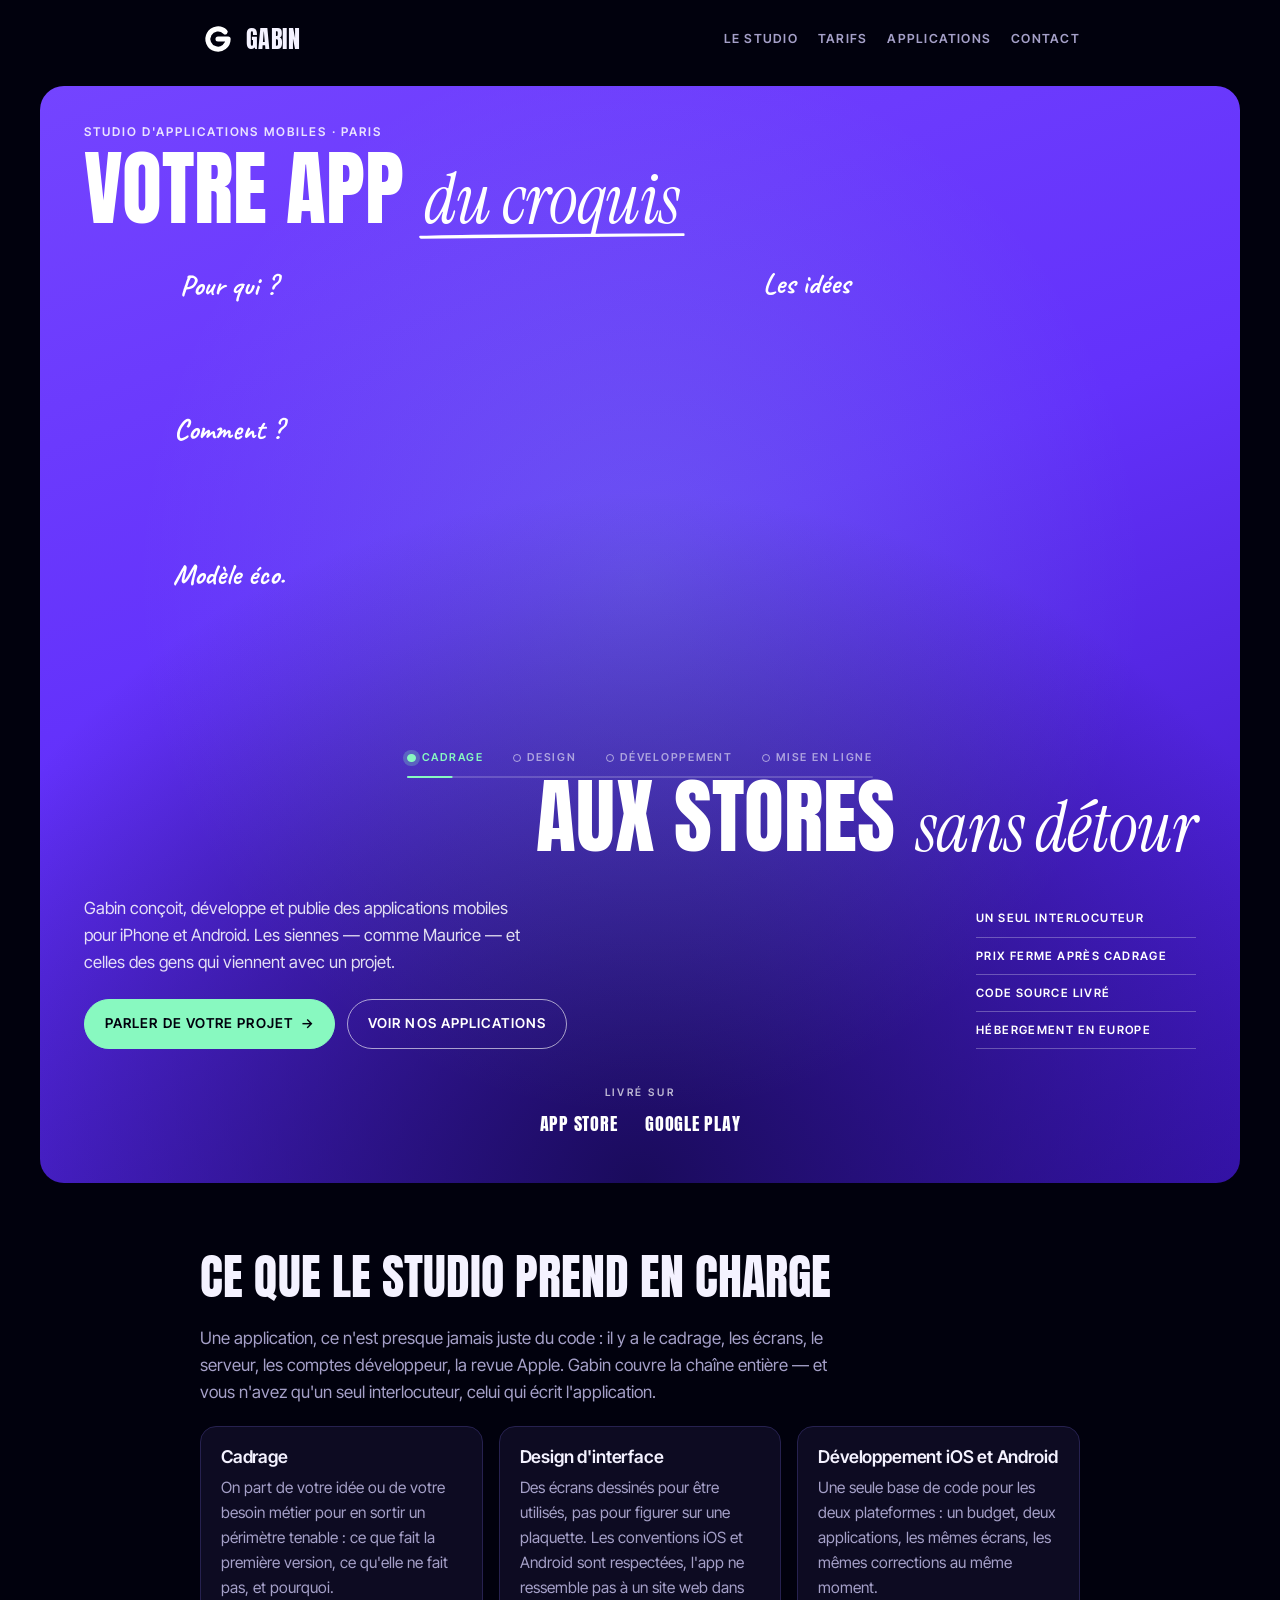
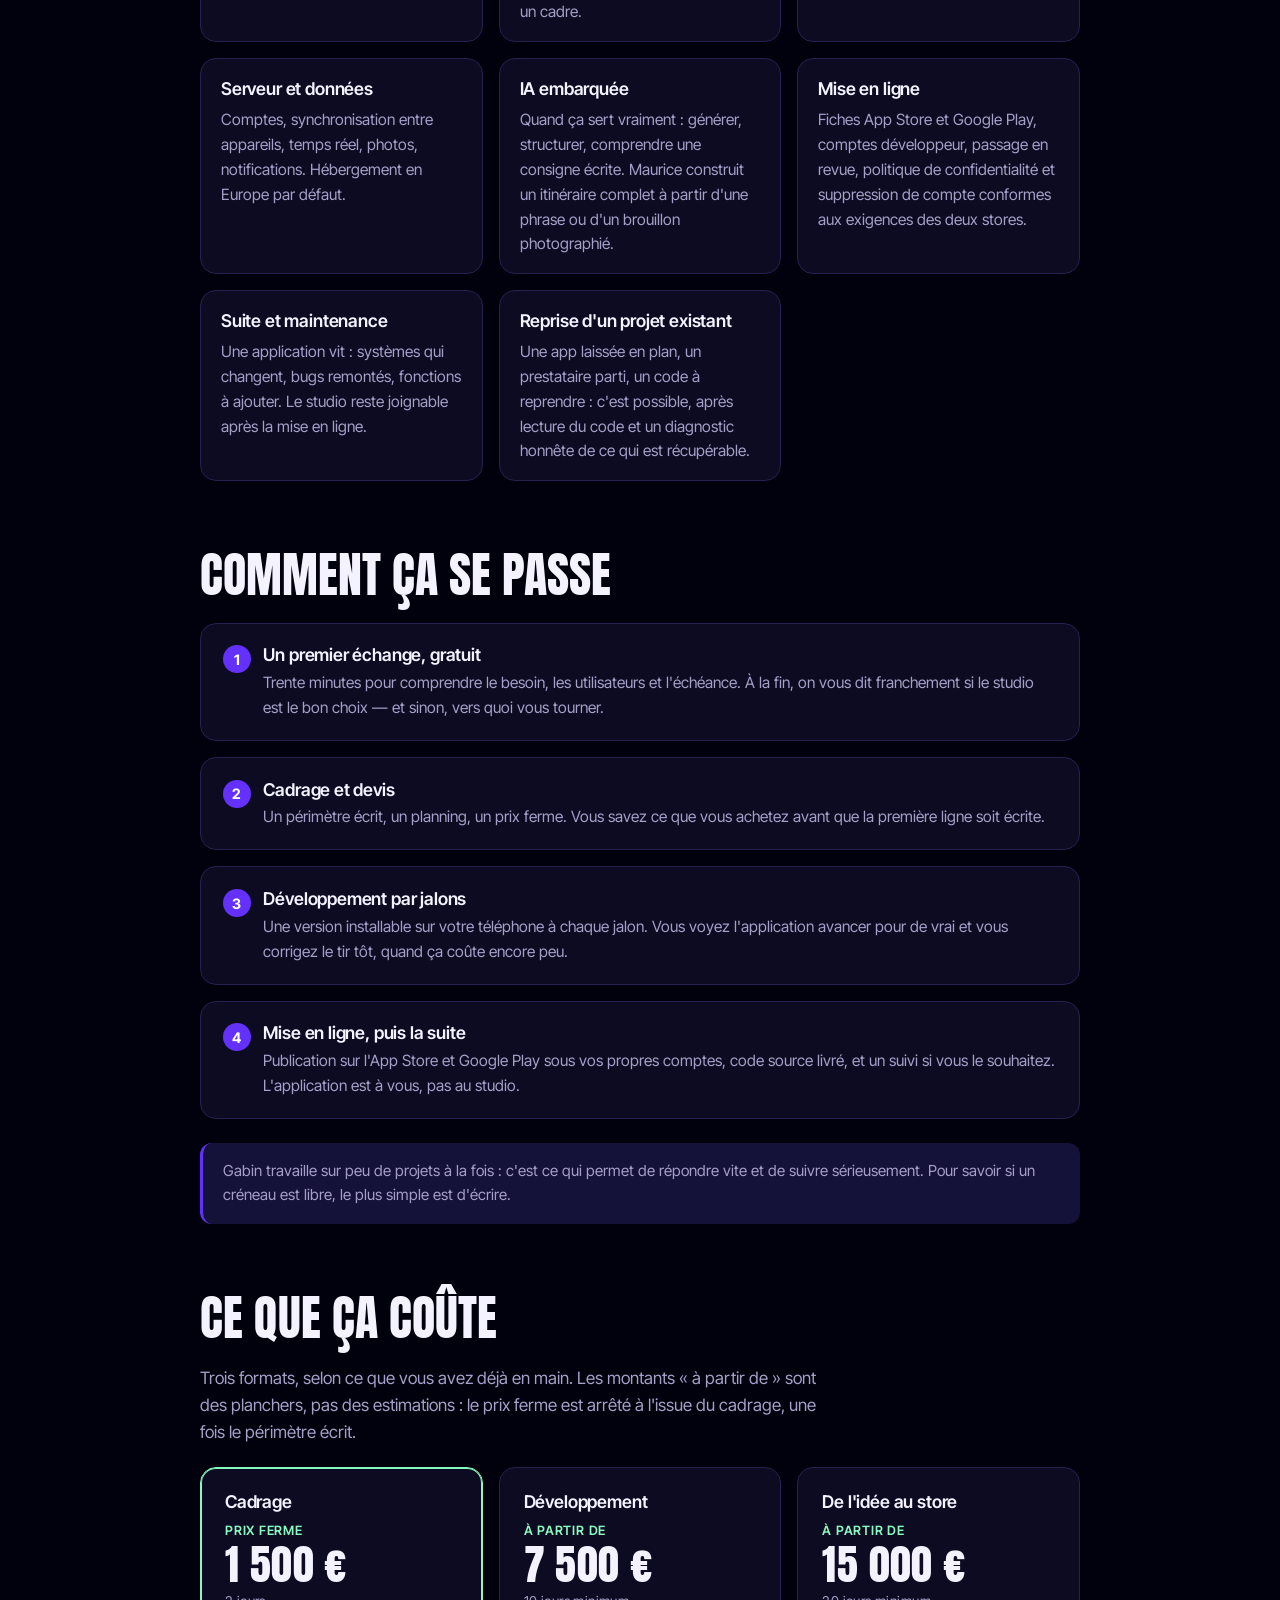
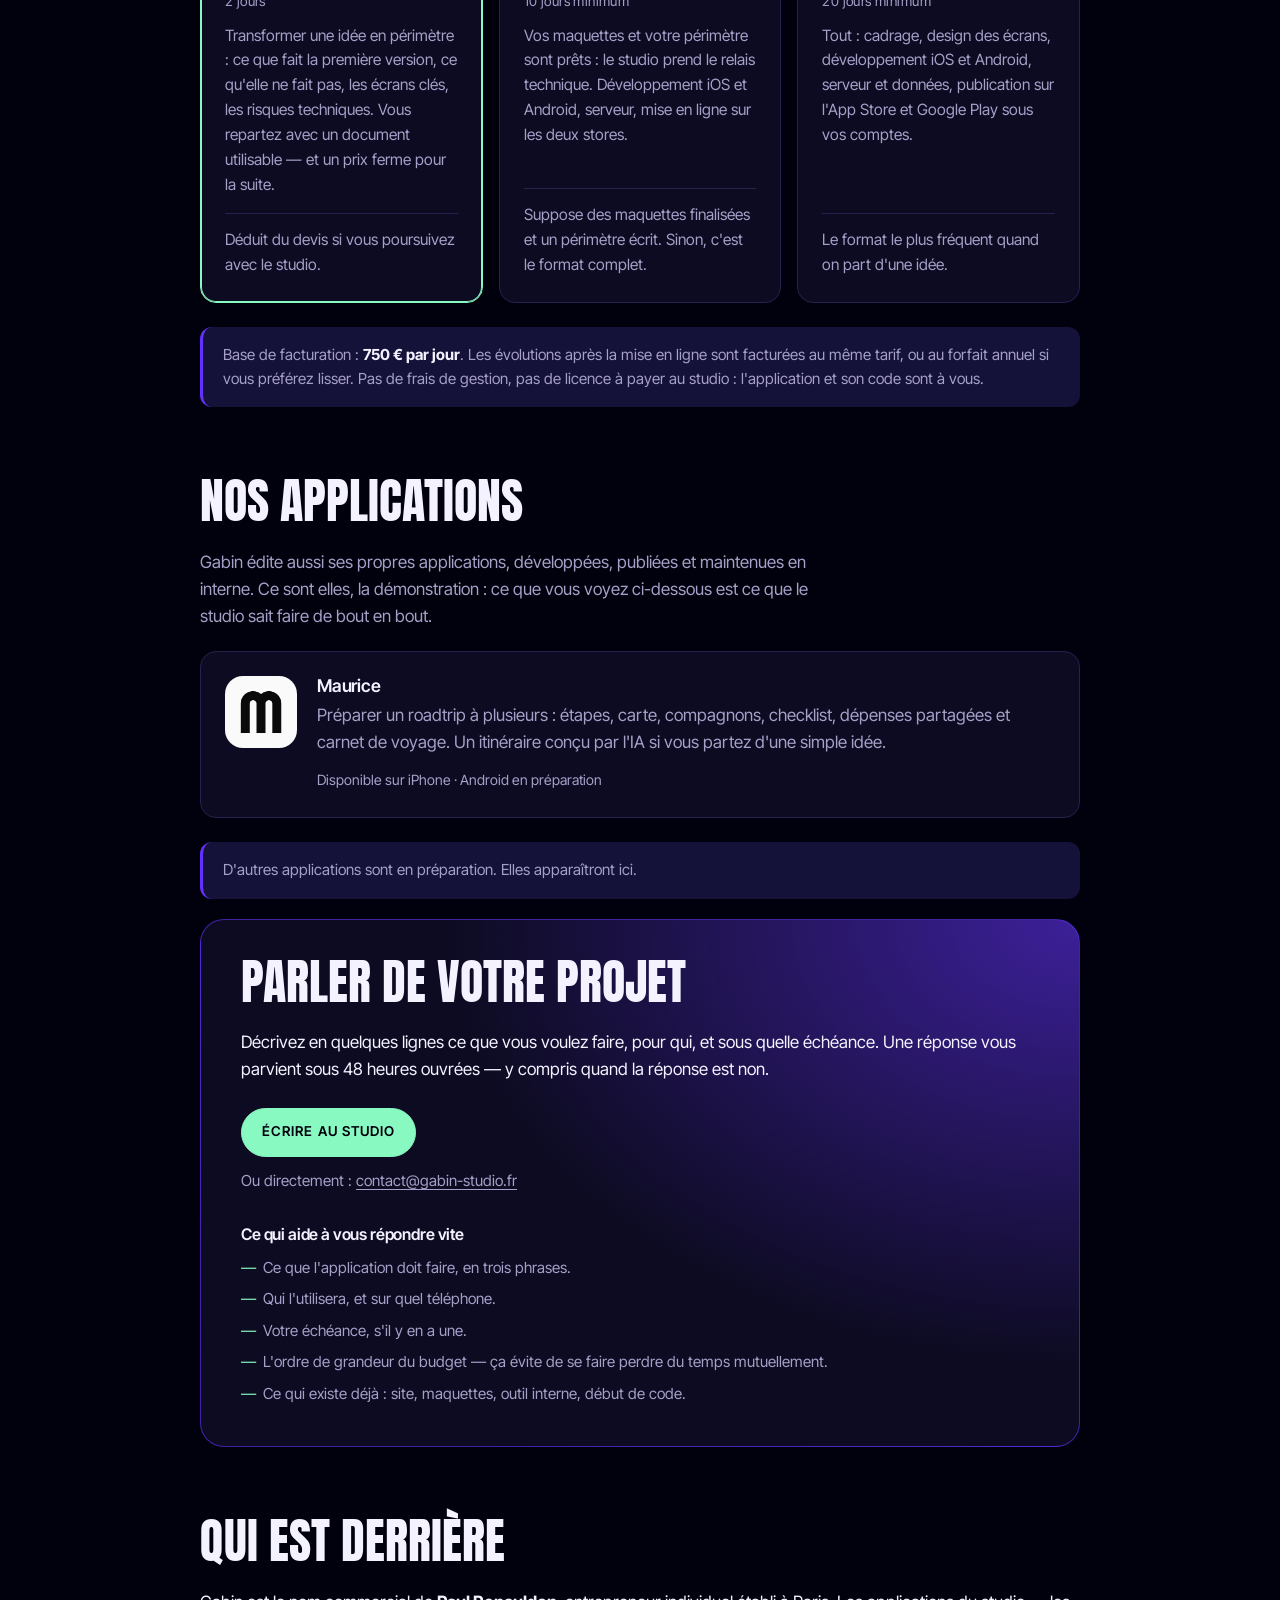
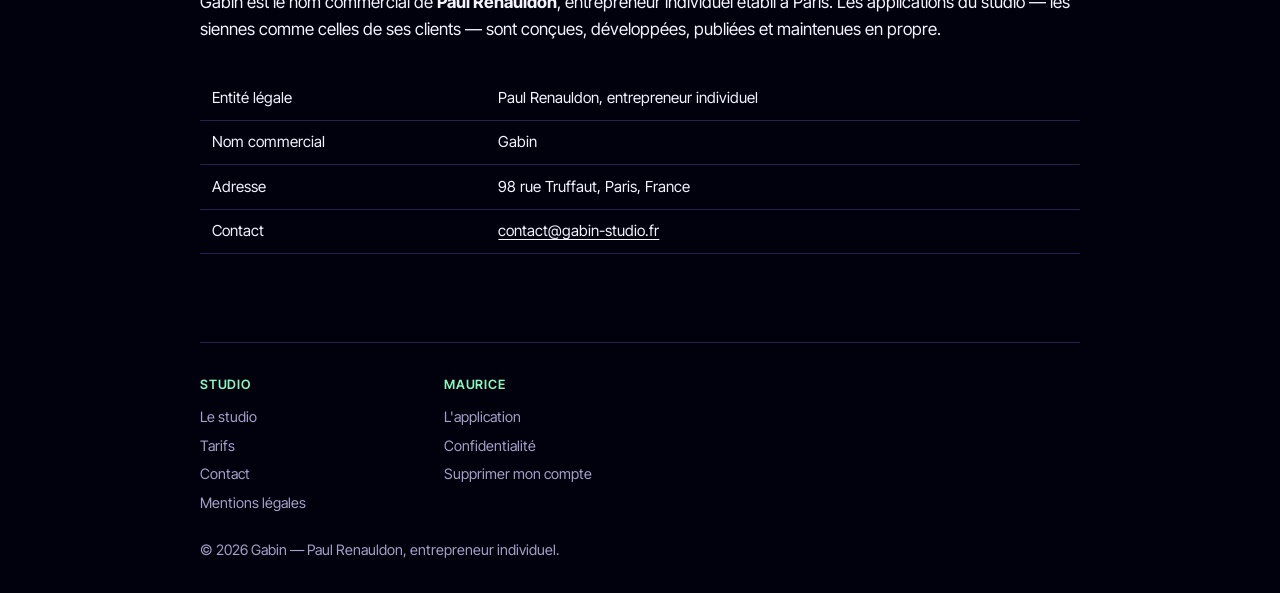
==== commit 707984d3: "Hero : le cadrage devient un atelier aux post-it, en quatre temps La première étape n'est plus un cr" ====
--- a/index.html
+++ b/index.html
@@ -40,12 +40,22 @@
           </h1>
           <div class="stage" data-stage aria-hidden="true">
             <svg class="stage-ink" data-ink><path class="ink-arrow" data-arrow="0" pathLength="1"/><path class="ink-arrow" data-arrow="1" pathLength="1"/><path class="ink-frame" data-frame pathLength="1"/></svg>
-            <div class="sk-card" data-card="carte"><svg class="sk" viewBox="0 0 920 2000" aria-hidden="true"><g data-o="0"><path d="M99 155 C106 155, 117 158, 123 162 C130 166, 136 174, 139 181 C142 189, 142 199, 140 207 C139 215, 136 223, 131 229 C127 235, 120 241, 113 243 C106 246, 97 246, 89 244 C82 242, 73 237, 68 231 C63 224, 59 215, 58 206 C57 198, 59 189, 62 181 C65 174, 71 166, 77 162 C83 157, 96 155, 100 154 C104 153, 102 155, 102 156 M99 156 C106 155, 114 158, 121 162 C127 166, 133 173, 137 180 C140 187, 142 196, 141 204 C141 212, 138 222, 133 229 C129 235, 119 240, 112 242 C105 245, 96 245, 90 244 C83 242, 76 238, 70 232 C65 226, 60 216, 59 208 C57 200, 58 189, 61 182 C64 175, 70 169, 76 165 C82 160, 95 156, 98 154 C102 153, 97 156, 97 157" pathLength="1" stroke-width="4.4"/><path d="M113 175 C109 179, 103 187, 87 198 M111 175 C106 182, 103 186, 89 201 M88 200 C96 208, 105 218, 111 222 M89 200 C95 208, 102 214, 111 224" pathLength="1" stroke-width="4.4"/></g><g data-o="1"><path d="M171 194 C174 196, 181 206, 186 206 C191 206, 196 195, 201 195 C206 195, 211 206, 216 206 C221 206, 226 193, 230 193 C235 193, 240 206, 245 206 C250 206, 254 194, 259 194 C264 194, 270 206, 276 206 C281 206, 285 193, 290 193 C295 193, 299 207, 304 207 C309 207, 314 194, 319 194 C324 194, 330 205, 335 206 C340 206, 345 195, 350 195 C355 195, 361 207, 366 207 C371 207, 375 193, 379 193 C384 193, 392 204, 395 207 M170 193 C173 195, 181 207, 186 207 C191 207, 195 193, 201 193 C206 193, 212 207, 217 207 C221 207, 224 194, 229 193 C234 193, 241 205, 246 205 C251 205, 255 193, 260 193 C264 194, 270 206, 275 206 C280 206, 284 195, 289 195 C293 195, 300 207, 305 207 C310 207, 314 196, 319 195 C324 195, 329 205, 334 205 C339 205, 345 194, 351 195 C356 195, 361 208, 365 207 C370 207, 374 193, 379 192 C384 192, 393 203, 396 205" pathLength="1" stroke-width="3.2"/><path d="M542 158 C600 158, 654 159, 823 156 M543 157 C615 158, 687 158, 822 157 M822 157 C850 156, 866 172, 864 202 M823 159 C852 155, 866 169, 864 198 M865 200 C865 200, 865 200, 865 200 M865 200 C865 200, 865 200, 865 200 M865 200 C867 228, 853 242, 823 242 M864 201 C866 230, 850 241, 823 245 M821 244 C712 242, 604 243, 544 243 M822 243 C755 246, 688 244, 543 243 M543 243 C513 241, 501 231, 499 198 M543 245 C512 245, 502 229, 500 200 M500 200 C500 200, 500 200, 500 200 M500 200 C500 200, 500 200, 500 200 M500 200 C500 171, 515 157, 543 157 M501 200 C499 170, 513 159, 543 156 M543 157 C543 157, 543 157, 543 157 M543 157 C543 157, 543 157, 543 157" pathLength="1" stroke-width="4.4"/><path d="M555 188 C558 188, 561 191, 562 193 C564 196, 564 199, 564 202 C564 205, 562 209, 560 210 C558 212, 555 213, 552 213 C549 213, 546 212, 544 211 C542 209, 541 206, 540 203 C540 200, 540 197, 541 194 C543 191, 545 189, 548 188 C550 187, 555 188, 557 188 C558 188, 559 189, 559 189 M549 188 C551 186, 553 186, 556 187 C558 188, 562 192, 564 195 C565 197, 565 199, 565 202 C564 205, 562 209, 560 210 C558 212, 555 212, 553 212 C550 212, 546 212, 544 211 C542 209, 541 205, 541 202 C540 199, 539 194, 540 191 C541 189, 546 189, 547 189 C549 189, 548 189, 548 189" pathLength="1" stroke-width="3"/><path d="M618 187 C620 187, 624 188, 626 190 C628 191, 629 195, 629 197 C630 200, 628 204, 627 206 C626 209, 624 211, 622 212 C619 213, 614 212, 612 211 C609 211, 607 209, 606 207 C605 205, 604 200, 605 197 C606 195, 608 193, 610 191 C613 189, 618 187, 619 187 C621 186, 619 188, 618 189 M611 189 C613 187, 618 186, 621 187 C623 187, 625 190, 626 193 C628 195, 631 199, 631 202 C630 204, 628 206, 626 208 C624 210, 619 213, 617 214 C614 214, 613 213, 611 211 C609 209, 605 206, 604 203 C603 200, 605 196, 606 193 C607 191, 610 190, 611 190 C613 189, 612 189, 613 189" pathLength="1" stroke-width="3"/><path d="M678 188 C681 187, 686 188, 688 189 C691 190, 693 192, 694 195 C695 197, 696 201, 695 203 C694 206, 691 208, 689 210 C686 212, 682 214, 680 214 C677 213, 676 210, 674 208 C672 206, 670 204, 670 201 C669 199, 669 195, 672 192 C674 190, 681 187, 684 187 C686 186, 686 188, 686 189 M688 189 C690 190, 692 192, 693 194 C694 197, 696 202, 695 204 C694 207, 690 208, 688 210 C685 212, 683 214, 680 214 C678 214, 674 211, 672 209 C670 207, 670 204, 670 201 C670 198, 671 194, 673 191 C674 189, 678 187, 680 186 C683 186, 687 189, 688 189 C689 190, 686 189, 686 189" pathLength="1" stroke-width="3"/><path d="M741 189 C743 187, 746 186, 749 187 C752 187, 755 190, 757 192 C759 195, 760 197, 760 200 C759 203, 757 207, 756 209 C754 211, 752 212, 750 213 C748 213, 743 212, 741 211 C738 210, 736 208, 735 205 C734 202, 734 198, 736 195 C737 192, 742 189, 743 187 C745 186, 746 187, 746 188 M750 186 C753 187, 754 190, 756 192 C757 195, 760 199, 759 202 C759 205, 756 208, 754 210 C753 212, 752 213, 749 213 C747 213, 741 211, 739 209 C737 207, 736 204, 736 202 C735 200, 734 198, 735 195 C736 193, 739 188, 742 187 C744 186, 748 188, 749 188 C751 188, 750 188, 751 188" pathLength="1" stroke-width="3"/><path d="M816 188 C818 188, 821 191, 822 193 C824 195, 825 198, 825 201 C825 203, 822 208, 820 210 C818 212, 816 213, 814 213 C811 214, 808 213, 806 212 C803 210, 800 206, 799 203 C799 201, 799 197, 800 195 C802 193, 805 190, 807 189 C810 187, 815 188, 816 187 C818 187, 817 188, 817 188 M812 186 C815 186, 820 189, 822 191 C823 193, 823 198, 823 200 C823 203, 823 205, 821 207 C820 209, 818 211, 815 212 C813 213, 808 213, 806 212 C803 211, 802 209, 801 207 C800 204, 800 200, 800 197 C801 194, 804 190, 806 188 C809 187, 812 188, 813 188 C815 187, 815 187, 815 187" pathLength="1" stroke-width="3"/></g><g data-o="3"><path d="M72 420 C74 419, 76 422, 78 424 C80 425, 82 426, 83 429 C84 431, 84 435, 83 437 C82 440, 80 441, 77 442 C75 443, 71 444, 68 443 C66 443, 63 441, 62 438 C61 436, 61 432, 61 430 C61 428, 62 426, 64 424 C65 423, 70 422, 72 421 C74 421, 75 421, 75 421 M76 421 C78 421, 82 423, 83 425 C84 427, 83 431, 82 433 C82 436, 82 440, 81 442 C79 444, 73 444, 71 444 C68 444, 67 443, 65 442 C64 440, 62 437, 61 435 C61 432, 62 428, 63 426 C64 424, 65 423, 67 422 C70 421, 76 421, 78 421 C79 422, 78 422, 78 422" pathLength="1" stroke-width="3"/><path d="M110 427 C113 429, 118 437, 122 437 C127 437, 131 428, 135 428 C140 428, 144 437, 148 437 C153 437, 157 427, 162 427 C166 427, 171 437, 175 437 C179 437, 184 427, 188 427 C193 427, 198 436, 202 437 C206 437, 209 428, 213 428 C218 428, 223 437, 228 437 C232 437, 235 427, 240 427 C244 427, 248 438, 253 438 C257 438, 262 427, 267 426 C271 426, 276 436, 278 438 M109 426 C112 428, 120 436, 124 436 C129 436, 131 426, 134 426 C138 427, 144 437, 148 438 C152 438, 156 428, 161 427 C165 427, 172 437, 176 437 C181 436, 185 426, 189 426 C193 426, 197 436, 201 436 C206 436, 211 427, 215 427 C219 427, 221 436, 225 436 C230 437, 235 427, 240 428 C244 428, 247 438, 252 438 C256 438, 263 426, 267 425 C272 425, 276 436, 278 438" pathLength="1" stroke-width="3.2"/></g><g data-o="4"><path d="M77 471 C79 472, 82 474, 83 476 C84 479, 84 484, 83 486 C82 489, 80 491, 78 493 C76 494, 73 494, 70 494 C68 494, 65 492, 63 490 C62 488, 61 484, 61 482 C61 479, 61 477, 63 475 C64 473, 67 470, 70 470 C72 469, 77 472, 79 473 C80 473, 78 472, 78 472 M73 471 C76 471, 77 471, 79 473 C81 474, 83 477, 83 480 C84 483, 82 487, 81 490 C79 492, 78 494, 76 495 C74 495, 71 493, 69 491 C66 490, 64 488, 62 487 C61 485, 61 483, 62 481 C62 479, 62 476, 64 474 C66 472, 71 471, 73 470 C75 470, 73 470, 73 471" pathLength="1" stroke-width="3"/><path d="M111 476 C113 478, 119 487, 123 487 C128 487, 132 478, 137 477 C141 477, 144 486, 148 486 C153 486, 158 477, 162 477 C167 478, 170 486, 175 486 C179 486, 183 478, 187 478 C191 478, 196 486, 201 486 C205 486, 209 476, 213 476 C218 476, 222 486, 226 486 C231 487, 236 478, 240 478 C245 478, 249 487, 253 487 C258 487, 263 478, 267 478 C271 478, 276 488, 280 487 C284 487, 288 477, 292 477 C297 477, 301 487, 306 487 C310 487, 313 478, 318 478 C322 478, 328 487, 332 487 C336 486, 339 477, 343 477 C347 477, 352 487, 357 487 C361 487, 365 477, 370 477 C374 477, 379 488, 384 487 C388 487, 392 476, 396 476 C400 476, 404 487, 408 487 C412 488, 417 478, 422 478 C427 478, 432 487, 436 487 C440 487, 443 477, 447 477 C451 477, 458 484, 460 486 M110 478 C112 480, 118 489, 123 488 C127 488, 132 476, 136 476 C141 475, 144 486, 148 486 C153 487, 157 478, 161 478 C166 478, 171 488, 176 488 C180 488, 183 477, 187 477 C191 476, 195 485, 200 486 C204 486, 210 478, 215 478 C219 478, 223 486, 227 486 C231 485, 236 476, 240 476 C245 476, 248 487, 252 487 C256 487, 260 477, 264 477 C269 477, 275 488, 280 487 C284 487, 289 476, 293 476 C297 476, 300 488, 304 488 C308 488, 312 476, 317 476 C321 475, 326 487, 331 487 C336 487, 340 477, 345 477 C349 477, 353 488, 357 488 C361 488, 364 477, 368 476 C373 476, 377 486, 381 487 C386 487, 392 478, 397 478 C401 478, 405 487, 409 487 C414 487, 419 476, 423 476 C427 476, 430 486, 434 487 C438 487, 444 476, 448 476 C453 476, 458 486, 461 488" pathLength="1" stroke-width="3.2"/></g><g data-o="5"><path d="M90 686 C239 686, 386 686, 830 686 M90 686 C361 684, 633 684, 830 686 M830 686 C850 686, 860 697, 862 717 M831 687 C849 688, 860 695, 863 717 M862 718 C864 730, 861 745, 861 766 M863 717 C861 735, 862 752, 862 765 M862 765 C861 786, 851 798, 831 797 M860 764 C864 786, 851 795, 831 796 M830 797 C601 799, 372 800, 91 796 M830 797 C671 795, 512 796, 90 797 M90 797 C70 798, 58 785, 59 765 M91 795 C68 795, 60 786, 60 763 M57 764 C57 749, 59 734, 58 717 M59 765 C58 754, 59 743, 58 718 M58 718 C56 695, 70 685, 90 687 M57 719 C56 694, 69 686, 92 684 M90 686 C90 686, 90 686, 90 686 M90 686 C90 686, 90 686, 90 686" pathLength="1" stroke-width="4.4"/><path d="M306 696 C335 698, 365 698, 454 699 M306 696 C364 698, 420 697, 454 698 M454 697 C473 697, 478 705, 481 723 M454 697 C471 696, 481 705, 482 721 M480 724 C480 733, 482 739, 482 761 M480 722 C480 735, 481 746, 481 759 M480 760 C481 776, 471 785, 455 787 M478 762 C480 779, 473 788, 453 784 M452 788 C404 786, 356 786, 308 785 M455 786 C417 784, 380 786, 306 787 M306 786 C291 785, 280 778, 280 760 M304 784 C289 788, 278 777, 278 761 M279 760 C282 747, 281 736, 280 723 M279 760 C280 748, 280 734, 280 723 M280 723 C278 704, 287 697, 308 696 M279 723 C278 707, 288 695, 307 698 M306 697 C306 697, 306 697, 306 697 M306 697 C306 697, 306 697, 306 697" pathLength="1" stroke-width="3.4"/></g><g data-o="7"><path d="M94 834 C242 831, 388 832, 826 833 M95 833 C248 835, 401 834, 825 833 M825 833 C852 832, 863 845, 866 874 M824 833 C852 833, 864 846, 867 875 M865 873 C867 1223, 866 1573, 865 1833 M865 873 C865 1136, 865 1399, 865 1833 M865 1833 C863 1861, 851 1874, 827 1872 M867 1832 C867 1858, 851 1874, 826 1875 M825 1872 C564 1875, 305 1875, 96 1873 M825 1873 C618 1872, 410 1872, 95 1873 M95 1873 C67 1875, 55 1859, 54 1832 M94 1871 C69 1874, 54 1859, 55 1832 M56 1833 C56 1569, 56 1305, 55 873 M55 1833 C52 1584, 52 1334, 55 873 M55 873 C54 846, 68 834, 94 834 M55 872 C53 847, 70 833, 94 832 M95 833 C95 833, 95 833, 95 833 M95 833 C95 833, 95 833, 95 833" pathLength="1" stroke-width="4.4"/></g><g data-o="8"><path d="M54 1011 C71 1007, 119 979, 150 984 C181 990, 213 1042, 241 1044 C270 1047, 292 995, 320 999 C348 1003, 386 1035, 409 1069 C432 1103, 454 1159, 456 1201 C458 1243, 413 1283, 421 1320 C428 1356, 479 1381, 499 1421 C520 1460, 550 1510, 545 1555 C540 1600, 470 1652, 469 1691 C468 1729, 518 1759, 541 1789 C564 1819, 598 1858, 609 1872 M57 1010 C73 1006, 119 979, 150 985 C180 991, 213 1042, 241 1045 C270 1047, 292 996, 320 1000 C349 1004, 388 1036, 411 1069 C433 1103, 452 1159, 454 1201 C456 1243, 414 1285, 422 1322 C430 1359, 481 1382, 502 1421 C523 1459, 552 1509, 547 1554 C541 1599, 470 1651, 469 1690 C468 1730, 518 1759, 542 1789 C565 1819, 600 1857, 611 1872" pathLength="1" stroke-width="3.6"/><path d="M866 1060 C850 1070, 796 1089, 770 1120 C743 1152, 707 1208, 706 1250 C704 1292, 761 1329, 760 1370 C759 1411, 698 1458, 700 1494 C703 1531, 747 1566, 774 1590 C802 1615, 851 1633, 866 1641 M865 1059 C849 1069, 795 1090, 769 1122 C742 1154, 707 1210, 705 1251 C704 1293, 762 1331, 761 1371 C760 1412, 697 1458, 699 1494 C702 1531, 748 1565, 775 1590 C803 1614, 849 1632, 864 1640" pathLength="1" stroke-width="3.6"/></g><g data-o="9"><path d="M259 1577 C268 1574, 281 1573, 292 1573 C303 1574, 314 1577, 323 1580 C332 1583, 341 1586, 347 1591 C352 1596, 356 1604, 356 1609 C357 1615, 354 1621, 349 1626 C344 1631, 337 1636, 328 1639 C319 1642, 307 1644, 296 1645 C285 1646, 272 1646, 262 1644 C251 1642, 240 1638, 232 1635 C225 1631, 219 1626, 216 1620 C214 1615, 213 1607, 215 1602 C218 1596, 222 1591, 230 1587 C238 1582, 257 1577, 263 1575 C269 1573, 267 1575, 267 1576 M309 1576 C319 1578, 329 1581, 337 1585 C344 1590, 351 1596, 354 1601 C357 1606, 358 1612, 355 1617 C353 1623, 345 1629, 338 1633 C331 1638, 322 1640, 312 1643 C302 1645, 289 1647, 278 1647 C267 1646, 254 1643, 245 1640 C236 1637, 229 1633, 224 1628 C219 1623, 214 1617, 214 1611 C214 1605, 218 1598, 223 1593 C228 1588, 236 1585, 245 1582 C254 1579, 266 1575, 276 1574 C287 1573, 303 1574, 308 1574 C314 1575, 309 1575, 309 1576" pathLength="1" stroke-width="3.2"/><path d="M775 1736 C783 1738, 791 1743, 795 1747 C800 1751, 803 1756, 802 1761 C802 1766, 797 1772, 792 1776 C786 1781, 778 1784, 770 1785 C762 1786, 752 1785, 744 1783 C736 1781, 728 1779, 724 1774 C719 1770, 716 1762, 717 1757 C718 1752, 723 1748, 728 1744 C734 1740, 742 1736, 751 1734 C759 1733, 772 1736, 777 1736 C781 1737, 778 1736, 778 1736 M779 1735 C786 1737, 794 1744, 798 1749 C802 1754, 803 1760, 802 1765 C800 1770, 795 1775, 790 1778 C784 1781, 775 1784, 767 1785 C759 1786, 749 1786, 741 1783 C734 1781, 725 1775, 721 1771 C718 1766, 717 1761, 718 1756 C719 1751, 722 1744, 728 1741 C734 1737, 746 1735, 754 1734 C763 1733, 775 1734, 780 1735 C784 1736, 780 1738, 780 1738" pathLength="1" stroke-width="3.2"/></g><g data-o="10"><path d="M70 1930 C73 1932, 79 1941, 83 1941 C87 1941, 91 1930, 95 1930 C100 1930, 105 1940, 110 1940 C114 1940, 118 1930, 122 1930 C126 1930, 130 1941, 135 1941 C139 1941, 144 1931, 148 1931 C152 1931, 156 1940, 160 1940 C165 1940, 170 1929, 174 1929 C179 1929, 184 1939, 188 1939 C192 1939, 195 1929, 199 1929 C204 1929, 209 1941, 213 1941 C218 1941, 222 1929, 226 1929 C230 1929, 234 1939, 239 1940 C243 1940, 247 1929, 252 1929 C256 1929, 260 1939, 264 1940 C269 1940, 274 1930, 278 1930 C283 1930, 286 1939, 290 1939 C294 1939, 299 1931, 303 1931 C308 1931, 312 1940, 317 1940 C321 1940, 327 1929, 331 1929 C335 1929, 339 1941, 343 1941 C347 1941, 352 1929, 356 1929 C361 1929, 365 1940, 369 1941 C374 1941, 377 1930, 381 1930 C385 1930, 390 1939, 395 1939 C399 1939, 403 1930, 408 1930 C412 1930, 416 1940, 420 1940 C424 1940, 429 1930, 433 1930 C437 1930, 442 1941, 447 1941 C451 1941, 456 1929, 461 1929 C465 1929, 469 1941, 474 1941 C478 1941, 483 1930, 487 1929 C491 1929, 494 1940, 499 1940 C503 1941, 508 1931, 512 1931 C516 1931, 520 1940, 525 1939 C529 1939, 534 1929, 538 1929 C543 1929, 546 1939, 550 1939 C554 1939, 559 1930, 564 1930 C568 1931, 572 1941, 576 1941 C581 1941, 586 1930, 591 1930 C596 1929, 600 1940, 604 1940 C608 1940, 611 1930, 615 1930 C619 1930, 624 1939, 628 1939 C632 1939, 637 1930, 641 1930 C645 1930, 649 1939, 654 1939 C659 1939, 664 1930, 669 1930 C674 1931, 677 1941, 681 1940 C686 1940, 692 1932, 694 1930 M69 1930 C72 1932, 78 1939, 83 1939 C87 1939, 93 1931, 97 1931 C102 1932, 106 1941, 110 1941 C114 1941, 116 1931, 121 1931 C125 1931, 131 1940, 136 1940 C141 1940, 144 1930, 148 1930 C153 1930, 158 1939, 162 1939 C166 1939, 169 1931, 173 1931 C177 1931, 181 1939, 186 1939 C190 1938, 195 1929, 199 1930 C204 1930, 208 1940, 212 1941 C217 1941, 222 1931, 226 1931 C230 1931, 234 1940, 238 1939 C242 1939, 247 1928, 252 1928 C256 1929, 260 1940, 265 1940 C269 1941, 273 1931, 277 1931 C282 1931, 287 1939, 292 1939 C296 1939, 300 1928, 305 1928 C309 1929, 313 1941, 317 1942 C321 1942, 326 1931, 330 1931 C335 1930, 339 1940, 343 1940 C348 1940, 352 1931, 356 1931 C360 1932, 364 1940, 368 1940 C372 1940, 377 1931, 382 1931 C387 1930, 391 1939, 396 1939 C400 1938, 405 1929, 409 1929 C413 1929, 417 1939, 421 1939 C425 1939, 428 1931, 433 1931 C437 1931, 443 1940, 448 1940 C453 1940, 456 1931, 460 1931 C465 1931, 470 1940, 474 1940 C478 1940, 481 1929, 485 1929 C489 1929, 495 1938, 500 1938 C504 1939, 509 1930, 513 1931 C518 1931, 521 1940, 525 1940 C529 1940, 533 1930, 537 1930 C541 1931, 546 1941, 550 1941 C555 1942, 558 1931, 563 1931 C567 1931, 574 1942, 578 1941 C582 1941, 585 1930, 589 1930 C593 1930, 598 1940, 602 1940 C607 1940, 613 1930, 617 1930 C621 1930, 624 1940, 628 1940 C632 1940, 639 1931, 643 1930 C648 1930, 651 1939, 655 1939 C659 1939, 664 1930, 669 1930 C673 1930, 678 1940, 682 1939 C686 1939, 692 1931, 694 1929" pathLength="1" stroke-width="3.2"/></g><g data-k="route"><path d="M250 1160 C268 1154, 323 1119, 360 1125 C397 1131, 436 1166, 471 1196 C505 1225, 557 1261, 566 1300 C575 1339, 514 1394, 524 1430 C534 1467, 595 1513, 626 1520 C656 1527, 701 1497, 705 1470 C709 1443, 674 1388, 651 1360 C627 1331, 579 1311, 564 1301 M251 1159 C269 1153, 322 1120, 359 1125 C395 1131, 436 1166, 471 1194 C505 1223, 557 1259, 566 1299 C575 1338, 516 1394, 525 1431 C535 1468, 594 1513, 624 1519 C654 1526, 702 1496, 706 1469 C710 1442, 674 1387, 650 1359 C627 1331, 580 1309, 565 1300" pathLength="1" stroke-width="8"/></g><g data-k="pin0"><path d="M245 1139 C249 1138, 255 1139, 259 1141 C263 1143, 269 1147, 271 1151 C273 1155, 272 1162, 270 1166 C269 1171, 265 1176, 262 1179 C258 1182, 253 1183, 248 1183 C243 1182, 237 1178, 234 1175 C230 1172, 229 1167, 229 1162 C229 1157, 231 1150, 234 1146 C237 1142, 245 1139, 248 1137 C250 1136, 249 1138, 249 1139 M252 1138 C256 1138, 261 1140, 264 1143 C267 1146, 270 1152, 271 1157 C272 1163, 272 1169, 270 1173 C267 1178, 261 1181, 256 1182 C251 1183, 245 1181, 240 1179 C236 1178, 232 1175, 230 1171 C228 1167, 227 1160, 228 1155 C229 1150, 234 1143, 237 1141 C241 1138, 248 1140, 250 1139 C252 1139, 251 1137, 251 1138" fill="#2E2B45" stroke="none"/><path d="M240 1141 C244 1138, 250 1138, 255 1139 C259 1140, 266 1143, 269 1147 C271 1151, 272 1158, 271 1163 C271 1168, 268 1173, 265 1176 C261 1179, 256 1182, 251 1183 C247 1183, 241 1181, 237 1178 C234 1175, 231 1170, 230 1165 C229 1161, 228 1155, 231 1151 C233 1147, 240 1141, 243 1139 C245 1137, 245 1140, 245 1140 M260 1141 C264 1142, 267 1145, 269 1149 C271 1153, 272 1159, 271 1164 C270 1168, 268 1175, 264 1178 C260 1181, 253 1182, 248 1182 C244 1181, 239 1178, 236 1175 C233 1172, 229 1168, 229 1164 C228 1159, 229 1151, 232 1147 C235 1143, 241 1141, 245 1140 C249 1138, 255 1138, 257 1138 C259 1138, 257 1138, 257 1139" pathLength="1" stroke-width="3"/></g><g data-k="pin1"><path d="M476 1174 C480 1175, 485 1177, 488 1181 C491 1185, 493 1192, 492 1197 C492 1202, 489 1208, 486 1212 C482 1215, 476 1218, 472 1218 C467 1218, 461 1216, 457 1213 C453 1210, 451 1206, 450 1201 C449 1197, 449 1191, 450 1186 C452 1181, 455 1176, 460 1174 C465 1172, 476 1174, 479 1174 C483 1174, 482 1175, 481 1175 M471 1173 C475 1173, 482 1175, 486 1178 C489 1181, 490 1187, 490 1192 C491 1197, 489 1203, 487 1207 C485 1211, 481 1215, 476 1216 C472 1217, 465 1217, 461 1215 C457 1213, 453 1209, 451 1205 C449 1201, 447 1195, 448 1190 C449 1185, 454 1178, 458 1175 C462 1172, 470 1172, 472 1171 C474 1171, 470 1171, 470 1172" fill="#2E2B45" stroke="none"/><path d="M478 1175 C482 1176, 486 1179, 488 1183 C491 1187, 493 1194, 492 1199 C492 1204, 489 1210, 485 1213 C481 1216, 476 1217, 471 1217 C466 1217, 459 1215, 455 1212 C451 1209, 448 1204, 448 1199 C447 1194, 449 1188, 452 1184 C455 1180, 458 1175, 463 1174 C468 1173, 478 1175, 482 1177 C486 1178, 486 1180, 485 1181 M476 1172 C479 1173, 483 1178, 486 1181 C489 1185, 493 1191, 493 1195 C493 1200, 491 1206, 487 1209 C483 1212, 476 1215, 471 1216 C466 1217, 463 1217, 459 1214 C455 1212, 451 1206, 449 1201 C448 1196, 447 1189, 449 1185 C450 1180, 456 1178, 460 1176 C464 1174, 472 1175, 475 1175 C477 1174, 475 1172, 475 1172" pathLength="1" stroke-width="3"/></g><g data-k="pin2"><path d="M518 1409 C522 1407, 528 1407, 532 1409 C537 1411, 542 1415, 545 1419 C547 1423, 549 1429, 547 1434 C546 1439, 541 1445, 538 1449 C534 1452, 529 1454, 524 1453 C520 1453, 514 1451, 511 1448 C507 1444, 504 1438, 503 1433 C502 1428, 503 1422, 506 1418 C509 1414, 518 1410, 520 1408 C523 1406, 522 1408, 522 1408 M525 1407 C529 1407, 535 1410, 539 1413 C543 1416, 547 1421, 548 1426 C548 1432, 545 1440, 542 1444 C540 1448, 536 1449, 531 1450 C527 1451, 521 1451, 517 1450 C513 1449, 509 1446, 507 1442 C505 1438, 502 1429, 503 1424 C504 1420, 509 1416, 513 1413 C517 1410, 524 1408, 527 1407 C529 1406, 527 1408, 527 1409" fill="#2E2B45" stroke="none"/><path d="M528 1406 C532 1407, 538 1411, 540 1415 C543 1418, 545 1424, 546 1429 C546 1433, 546 1438, 543 1442 C541 1446, 535 1451, 531 1453 C526 1454, 519 1453, 515 1451 C511 1449, 507 1445, 506 1440 C504 1436, 503 1429, 504 1424 C505 1420, 508 1413, 512 1411 C516 1408, 526 1408, 529 1408 C532 1408, 531 1409, 531 1409 M526 1407 C531 1407, 537 1411, 541 1414 C544 1417, 546 1422, 547 1427 C548 1432, 547 1439, 544 1443 C542 1447, 536 1451, 532 1453 C527 1454, 522 1452, 517 1450 C513 1448, 508 1443, 506 1439 C503 1435, 503 1430, 504 1425 C505 1421, 510 1416, 514 1413 C517 1410, 525 1409, 527 1409 C530 1408, 528 1409, 528 1409" pathLength="1" stroke-width="3"/></g><g data-k="pin3"><path d="M629 1498 C634 1499, 639 1502, 642 1506 C645 1510, 647 1515, 647 1520 C647 1525, 644 1531, 641 1535 C639 1539, 635 1543, 630 1544 C625 1544, 618 1542, 613 1540 C609 1537, 606 1532, 604 1527 C602 1522, 602 1517, 604 1512 C606 1507, 609 1502, 614 1500 C619 1497, 629 1498, 632 1498 C635 1498, 633 1499, 633 1500 M627 1497 C632 1497, 638 1500, 641 1503 C644 1506, 647 1511, 647 1516 C647 1521, 645 1528, 643 1532 C640 1537, 636 1541, 632 1542 C627 1544, 623 1542, 618 1540 C614 1538, 607 1535, 605 1531 C602 1526, 603 1518, 604 1514 C605 1509, 607 1506, 610 1503 C614 1500, 623 1498, 626 1497 C628 1497, 626 1498, 626 1498" fill="#2E2B45" stroke="none"/><path d="M620 1497 C625 1496, 632 1497, 636 1500 C640 1502, 643 1507, 645 1511 C646 1516, 647 1522, 645 1527 C644 1532, 639 1537, 635 1540 C632 1543, 627 1543, 623 1542 C618 1542, 611 1540, 608 1536 C605 1532, 603 1526, 603 1521 C603 1516, 605 1510, 608 1506 C611 1502, 620 1499, 623 1498 C626 1496, 627 1497, 627 1497 M625 1497 C629 1496, 634 1499, 637 1502 C640 1504, 644 1509, 645 1514 C646 1518, 645 1524, 643 1528 C642 1533, 638 1538, 634 1540 C630 1543, 625 1545, 621 1543 C616 1542, 610 1536, 607 1532 C605 1527, 604 1523, 605 1518 C605 1513, 606 1505, 609 1502 C612 1499, 619 1499, 622 1498 C624 1498, 622 1499, 623 1499" pathLength="1" stroke-width="3"/></g><g data-k="pin4"><path d="M696 1449 C700 1447, 706 1446, 711 1448 C715 1449, 720 1452, 723 1457 C726 1461, 727 1467, 727 1472 C726 1477, 724 1482, 720 1486 C717 1490, 711 1494, 706 1494 C701 1494, 697 1491, 693 1488 C689 1485, 684 1479, 683 1475 C682 1470, 683 1465, 686 1460 C689 1456, 698 1450, 701 1448 C704 1445, 704 1446, 704 1447 M706 1446 C711 1446, 716 1450, 719 1453 C723 1456, 725 1461, 726 1465 C727 1470, 726 1477, 723 1481 C721 1485, 716 1490, 712 1491 C707 1493, 700 1493, 696 1491 C692 1489, 688 1484, 686 1479 C684 1475, 683 1468, 684 1464 C685 1459, 687 1456, 691 1453 C694 1450, 703 1449, 705 1448 C707 1447, 705 1447, 705 1447" fill="#2E2B45" stroke="none"/><path d="M696 1449 C699 1446, 705 1445, 709 1447 C714 1448, 719 1452, 722 1457 C725 1461, 726 1467, 726 1471 C726 1476, 724 1482, 721 1486 C718 1489, 713 1493, 708 1494 C704 1494, 698 1491, 694 1489 C690 1486, 686 1482, 684 1477 C683 1472, 684 1465, 685 1460 C687 1456, 693 1452, 695 1450 C697 1448, 697 1448, 697 1448 M700 1448 C704 1447, 712 1448, 716 1450 C720 1452, 724 1456, 726 1460 C727 1465, 727 1472, 725 1477 C723 1481, 720 1485, 716 1488 C712 1491, 706 1493, 701 1493 C697 1493, 693 1491, 690 1487 C687 1483, 683 1476, 683 1471 C683 1466, 686 1459, 688 1455 C691 1451, 697 1450, 699 1449 C701 1448, 700 1448, 701 1449" pathLength="1" stroke-width="3"/></g></svg><span data-o="2" class="hw hw--b" style="left:5.98%;top:17.60%;font-size:10.00cqw">Grèce 2026</span><span data-o="6" class="hw hw--c" style="left:18.48%;top:37.10%;font-size:5.00cqw">Étapes</span><span data-o="6" class="hw hw--c hw--b" style="left:41.30%;top:37.10%;font-size:5.00cqw">Carte</span><span data-o="6" class="hw hw--c" style="left:64.13%;top:37.10%;font-size:5.00cqw">Dépenses</span><span data-o="6" class="hw hw--c" style="left:85.87%;top:36.80%;font-size:5.00cqw">…</span></div>
-            <div class="sk-card" data-card="depenses"><svg class="sk" viewBox="0 0 920 2000" aria-hidden="true"><g data-o="0"><path d="M101 158 C108 158, 115 161, 122 165 C128 169, 135 175, 139 182 C142 188, 142 198, 141 206 C140 214, 136 222, 131 228 C126 234, 118 237, 111 239 C104 241, 96 242, 88 240 C81 238, 74 232, 69 227 C64 221, 60 214, 58 207 C57 199, 59 189, 62 182 C65 175, 70 168, 77 164 C84 160, 100 159, 105 158 C110 158, 109 159, 108 160 M120 164 C126 167, 132 174, 135 180 C139 187, 142 194, 141 202 C141 209, 138 219, 133 225 C129 231, 122 236, 115 239 C107 242, 97 244, 90 242 C82 241, 76 235, 70 230 C65 224, 60 217, 58 209 C57 202, 57 191, 60 184 C63 176, 69 170, 76 166 C82 161, 89 159, 97 158 C104 158, 117 162, 121 163 C125 164, 120 162, 120 163" pathLength="1" stroke-width="4.4"/><path d="M110 175 C106 181, 101 186, 87 199 M113 175 C102 185, 93 194, 88 200 M87 199 C93 208, 101 213, 111 225 M88 200 C95 209, 104 216, 111 225" pathLength="1" stroke-width="4.4"/></g><g data-o="1"><path d="M169 194 C172 197, 181 206, 186 206 C191 206, 194 194, 199 194 C204 194, 210 206, 215 206 C221 206, 226 193, 231 193 C236 193, 241 207, 246 207 C251 207, 256 195, 261 195 C266 194, 270 205, 274 205 C279 205, 284 195, 289 195 C295 195, 301 206, 306 206 C311 206, 315 195, 320 195 C325 195, 329 205, 334 205 C339 205, 344 195, 350 195 C355 195, 360 206, 365 206 C370 206, 376 193, 380 193 C385 193, 391 203, 394 205 M171 194 C174 196, 181 205, 186 205 C190 205, 193 195, 198 195 C203 196, 211 208, 216 207 C221 207, 225 193, 230 193 C234 193, 239 206, 244 206 C249 206, 253 193, 259 194 C264 194, 271 208, 276 208 C282 208, 286 194, 291 194 C295 194, 299 206, 304 206 C308 205, 315 193, 320 193 C325 193, 331 204, 336 205 C341 205, 345 194, 350 194 C354 195, 360 206, 365 206 C370 206, 376 195, 381 195 C386 195, 392 204, 394 206" pathLength="1" stroke-width="3.2"/><path d="M543 158 C598 155, 656 157, 823 157 M542 157 C610 158, 675 157, 821 157 M822 157 C852 155, 865 172, 865 199 M822 157 C850 157, 865 172, 866 202 M865 200 C865 200, 865 200, 865 200 M865 200 C865 200, 865 200, 865 200 M865 200 C864 228, 850 244, 822 244 M864 201 C864 229, 853 241, 821 242 M823 242 C758 244, 693 244, 544 243 M823 243 C717 242, 612 243, 543 242 M543 243 C515 241, 500 230, 502 202 M544 242 C514 244, 502 229, 498 202 M500 200 C500 200, 500 200, 500 200 M500 200 C500 200, 500 200, 500 200 M500 200 C498 173, 516 159, 542 156 M500 198 C500 173, 513 155, 541 156 M543 157 C543 157, 543 157, 543 157 M543 157 C543 157, 543 157, 543 157" pathLength="1" stroke-width="4.4"/><path d="M555 187 C557 188, 561 191, 562 193 C564 196, 564 198, 564 201 C564 204, 563 208, 561 210 C559 212, 555 212, 552 212 C549 212, 547 212, 545 210 C543 208, 541 205, 540 203 C539 200, 539 197, 541 195 C542 192, 545 189, 548 189 C552 188, 558 189, 560 190 C562 190, 561 193, 561 193 M546 189 C549 188, 553 188, 556 188 C559 189, 561 191, 562 193 C563 195, 564 197, 564 200 C564 203, 564 208, 562 210 C560 212, 554 212, 551 212 C549 212, 547 212, 545 211 C543 209, 542 205, 541 202 C540 199, 539 195, 540 193 C541 191, 547 190, 548 189 C549 188, 546 188, 546 188" pathLength="1" stroke-width="3"/><path d="M617 186 C620 186, 624 188, 626 190 C628 192, 629 195, 629 198 C629 201, 629 205, 628 208 C626 210, 624 213, 622 213 C619 214, 615 214, 613 213 C610 212, 607 209, 605 206 C604 204, 604 201, 604 198 C605 195, 606 191, 609 190 C612 188, 618 188, 620 188 C622 188, 620 188, 620 188 M624 187 C626 189, 627 194, 628 196 C628 199, 628 202, 627 204 C627 207, 625 210, 624 212 C622 213, 618 213, 616 213 C613 213, 609 212, 607 210 C605 208, 605 203, 605 200 C605 197, 605 195, 607 193 C608 191, 612 187, 615 186 C618 186, 623 189, 624 189 C625 189, 623 189, 623 188" pathLength="1" stroke-width="3"/><path d="M680 187 C682 186, 684 187, 687 189 C689 190, 692 193, 693 195 C694 198, 694 200, 693 203 C693 206, 691 210, 689 211 C687 213, 683 213, 681 213 C678 213, 676 212, 674 210 C672 208, 669 203, 669 200 C669 197, 670 194, 672 191 C674 189, 679 186, 680 186 C682 185, 682 187, 682 187 M686 187 C689 187, 692 189, 694 192 C695 194, 695 199, 695 202 C694 205, 693 207, 691 209 C688 210, 684 212, 682 212 C679 212, 675 212, 674 210 C672 208, 670 204, 670 201 C670 198, 671 196, 672 194 C673 192, 674 188, 676 187 C679 186, 683 188, 685 188 C687 188, 687 187, 687 187" pathLength="1" stroke-width="3"/><path d="M740 188 C743 187, 746 186, 749 187 C752 187, 755 189, 757 191 C759 193, 761 197, 760 200 C760 203, 758 206, 756 208 C754 211, 751 214, 749 214 C746 215, 742 214, 740 213 C738 211, 737 206, 736 204 C736 201, 735 199, 736 196 C737 193, 742 187, 744 186 C746 184, 748 186, 748 187 M748 187 C751 187, 755 188, 757 190 C758 192, 759 197, 759 200 C759 204, 759 207, 757 209 C756 211, 754 214, 751 214 C748 214, 743 212, 740 210 C738 209, 737 208, 736 206 C735 203, 733 198, 734 195 C735 192, 739 189, 741 188 C744 187, 748 188, 749 187 C751 187, 748 186, 748 186" pathLength="1" stroke-width="3"/><path d="M815 187 C818 187, 821 189, 823 191 C824 194, 825 199, 825 202 C825 205, 823 208, 821 210 C819 211, 816 212, 814 213 C811 213, 807 213, 805 211 C802 210, 800 206, 799 203 C799 200, 800 196, 802 193 C803 191, 803 188, 806 187 C809 186, 815 187, 817 187 C819 187, 819 188, 818 188 M813 187 C816 187, 817 187, 819 189 C821 191, 825 196, 825 198 C826 201, 825 203, 824 206 C822 208, 819 211, 817 213 C814 214, 810 214, 807 213 C805 212, 803 210, 801 207 C800 204, 800 199, 800 196 C800 193, 801 191, 803 189 C805 188, 812 187, 813 187 C815 186, 813 185, 813 185" pathLength="1" stroke-width="3"/></g><g data-o="3"><path d="M71 421 C73 420, 77 420, 78 422 C80 423, 82 427, 83 430 C83 432, 83 435, 82 437 C80 439, 77 442, 75 443 C73 444, 72 444, 69 443 C67 442, 63 440, 62 438 C60 436, 60 433, 60 431 C61 428, 62 425, 64 423 C66 421, 72 421, 73 420 C75 420, 73 420, 73 420 M74 421 C76 422, 80 424, 81 426 C82 428, 82 429, 82 432 C82 434, 82 439, 80 441 C79 443, 74 445, 72 445 C70 445, 68 445, 67 443 C65 441, 62 437, 61 435 C61 432, 62 430, 63 428 C64 426, 65 424, 67 422 C69 421, 73 421, 75 420 C76 420, 76 421, 76 421" pathLength="1" stroke-width="3"/><path d="M111 428 C113 430, 118 438, 122 438 C127 438, 132 428, 136 427 C141 427, 146 437, 150 437 C154 437, 158 427, 162 427 C167 427, 172 438, 176 438 C180 438, 184 427, 188 427 C192 427, 196 438, 201 438 C205 438, 210 428, 215 428 C219 427, 223 436, 227 436 C231 436, 236 427, 240 427 C245 428, 248 438, 252 438 C256 437, 262 426, 266 426 C270 426, 276 435, 278 437 M110 427 C113 429, 120 437, 124 437 C129 436, 132 425, 136 426 C139 426, 143 438, 147 438 C152 438, 157 427, 161 427 C166 427, 170 438, 174 438 C179 438, 184 426, 188 426 C193 426, 195 438, 200 438 C204 438, 209 427, 213 427 C218 426, 223 435, 228 435 C232 436, 237 428, 241 428 C245 429, 249 438, 253 438 C258 438, 262 429, 266 428 C271 428, 278 435, 280 436" pathLength="1" stroke-width="3.2"/></g><g data-o="4"><path d="M76 470 C78 471, 82 474, 83 477 C84 479, 84 483, 83 485 C82 488, 81 491, 79 492 C77 494, 73 493, 70 493 C68 493, 66 492, 64 490 C63 488, 61 485, 60 483 C60 481, 60 477, 62 475 C64 473, 67 471, 70 471 C73 470, 77 472, 79 472 C81 473, 81 474, 81 475 M71 469 C74 469, 78 472, 80 474 C81 475, 82 476, 82 478 C83 481, 84 486, 83 488 C82 490, 79 491, 77 492 C75 493, 73 493, 70 492 C68 492, 64 492, 63 490 C61 488, 61 483, 61 480 C62 477, 62 474, 63 472 C65 470, 69 470, 70 470 C71 469, 71 469, 71 469" pathLength="1" stroke-width="3"/><path d="M109 477 C112 478, 119 488, 123 488 C128 488, 131 477, 135 477 C139 477, 144 486, 148 486 C153 486, 158 477, 163 477 C167 477, 171 487, 175 487 C180 487, 184 478, 189 478 C193 478, 197 487, 202 487 C206 487, 210 478, 215 478 C219 478, 223 488, 228 488 C232 488, 237 477, 241 476 C245 476, 248 487, 253 487 C257 487, 262 478, 266 477 C271 477, 275 487, 279 487 C284 486, 287 476, 291 477 C295 477, 301 488, 305 488 C309 488, 313 477, 317 477 C322 477, 326 486, 331 486 C335 486, 340 476, 345 477 C349 477, 354 486, 358 486 C362 487, 366 478, 370 478 C374 478, 378 488, 382 488 C386 487, 392 478, 396 477 C400 477, 404 487, 408 486 C413 486, 418 476, 422 476 C427 476, 430 487, 435 487 C439 487, 445 476, 449 476 C453 476, 459 484, 461 486 M111 475 C113 477, 118 486, 123 486 C127 487, 133 478, 137 478 C142 478, 144 487, 148 487 C152 487, 157 478, 162 478 C166 478, 169 486, 174 486 C178 486, 185 477, 190 477 C194 477, 197 487, 201 487 C205 487, 210 477, 214 477 C218 477, 221 488, 226 488 C230 488, 237 477, 241 477 C246 477, 250 487, 254 487 C258 487, 263 477, 267 477 C271 477, 275 486, 279 486 C283 486, 286 476, 291 476 C295 476, 301 486, 306 486 C310 486, 315 477, 319 477 C323 477, 325 486, 330 486 C334 486, 340 476, 344 477 C348 477, 352 488, 356 488 C360 488, 364 477, 368 477 C373 477, 377 487, 382 487 C386 487, 391 477, 396 477 C401 477, 405 489, 409 488 C414 488, 416 476, 421 476 C425 476, 431 486, 436 486 C440 486, 443 475, 447 476 C452 476, 459 486, 462 488" pathLength="1" stroke-width="3.2"/></g><g data-o="5"><path d="M89 686 C238 686, 387 684, 830 686 M90 686 C344 688, 598 688, 830 686 M830 686 C853 686, 863 697, 864 718 M830 685 C852 684, 864 697, 860 716 M861 716 C863 726, 862 736, 862 765 M861 717 C863 731, 862 744, 862 765 M862 765 C862 786, 852 796, 830 799 M861 765 C863 784, 849 795, 830 797 M831 796 C574 798, 319 797, 91 797 M830 797 C571 797, 313 797, 90 797 M90 797 C67 799, 58 784, 58 764 M92 797 C70 799, 60 786, 58 765 M57 765 C59 750, 58 734, 59 717 M58 764 C58 754, 58 744, 58 719 M58 718 C58 697, 67 687, 89 686 M60 717 C58 698, 69 687, 90 688 M90 686 C90 686, 90 686, 90 686 M90 686 C90 686, 90 686, 90 686" pathLength="1" stroke-width="4.4"/><path d="M497 696 C534 699, 570 696, 685 695 M495 696 C564 696, 634 695, 684 697 M684 697 C701 696, 711 705, 708 724 M683 696 C699 697, 710 707, 709 725 M710 722 C709 736, 709 747, 708 760 M710 723 C709 731, 710 742, 709 760 M710 760 C712 776, 702 787, 684 786 M709 762 C708 777, 701 788, 686 785 M684 785 C614 784, 543 783, 498 785 M684 786 C611 787, 539 787, 497 786 M496 786 C478 786, 470 778, 469 759 M495 786 C480 787, 468 776, 471 758 M472 761 C470 752, 470 740, 472 723 M471 760 C470 747, 469 735, 469 723 M470 723 C471 706, 478 699, 497 699 M472 721 C469 706, 477 696, 494 697 M496 697 C496 697, 496 697, 496 697 M496 697 C496 697, 496 697, 496 697" pathLength="1" stroke-width="3.4"/></g><g data-o="7"><path d="M103 834 C245 831, 389 830, 816 833 M103 833 C379 832, 654 833, 817 833 M817 833 C847 832, 866 847, 863 879 M815 831 C848 834, 863 847, 864 883 M865 881 C865 972, 865 1062, 865 1220 M864 881 C865 1015, 865 1150, 865 1220 M865 1220 C865 1253, 849 1267, 818 1269 M864 1220 C865 1253, 851 1270, 816 1267 M817 1268 C536 1268, 255 1269, 104 1268 M817 1268 C661 1268, 505 1269, 103 1268 M103 1268 C71 1266, 55 1251, 53 1218 M103 1268 C73 1268, 54 1251, 57 1220 M56 1219 C57 1138, 55 1055, 56 881 M55 1220 C56 1142, 56 1065, 56 881 M55 881 C56 850, 71 831, 101 832 M53 883 C54 848, 73 834, 105 831 M103 833 C103 833, 103 833, 103 833 M103 833 C103 833, 103 833, 103 833" pathLength="1" stroke-width="4.4"/></g><g data-o="8"><path d="M92 887 C94 888, 100 896, 103 896 C107 896, 110 889, 114 889 C117 889, 121 896, 125 896 C128 895, 132 887, 135 887 C139 887, 143 895, 147 896 C150 896, 154 888, 158 888 C162 888, 166 895, 169 895 C173 895, 175 888, 179 888 C183 888, 188 896, 191 896 C195 896, 198 888, 201 888 C205 887, 210 895, 213 895 C217 895, 221 889, 225 889 C229 889, 232 895, 236 895 C239 895, 242 888, 246 888 C249 888, 253 895, 257 895 C261 895, 265 887, 269 887 C272 888, 277 896, 280 896 C284 896, 288 890, 290 888 M91 889 C93 891, 99 898, 103 897 C106 897, 109 887, 113 887 C116 887, 121 897, 125 896 C129 896, 133 887, 137 887 C141 886, 144 894, 148 894 C151 894, 155 887, 159 887 C162 887, 165 895, 169 895 C172 895, 176 887, 180 887 C184 887, 189 895, 192 895 C196 895, 198 888, 201 888 C205 889, 208 898, 212 898 C216 898, 222 889, 225 888 C229 888, 232 894, 236 894 C239 894, 242 888, 246 888 C250 888, 255 896, 258 896 C262 896, 264 888, 268 888 C271 888, 275 896, 279 896 C283 896, 290 890, 292 888" pathLength="1" stroke-width="3.2"/><path d="M639 889 C641 890, 647 897, 651 897 C654 897, 658 887, 661 887 C665 887, 669 896, 673 896 C677 896, 681 887, 685 887 C688 887, 692 895, 695 895 C699 895, 703 887, 706 887 C710 887, 713 895, 717 895 C720 895, 724 887, 728 887 C732 887, 736 895, 740 895 C743 896, 746 888, 750 888 C753 888, 757 897, 761 897 C765 897, 769 889, 773 888 C777 888, 780 895, 783 895 C787 895, 790 888, 794 888 C798 888, 802 896, 806 896 C809 896, 812 888, 816 888 C819 888, 825 895, 827 896 M641 888 C643 890, 646 895, 650 895 C654 895, 659 888, 663 888 C667 889, 670 898, 673 897 C676 897, 680 887, 684 887 C687 887, 690 896, 694 897 C697 897, 703 889, 707 889 C711 888, 712 895, 716 895 C719 895, 723 889, 727 889 C731 889, 734 895, 738 895 C742 895, 746 889, 750 889 C754 889, 759 897, 762 897 C766 897, 767 888, 770 888 C774 888, 779 898, 783 898 C787 898, 791 888, 794 888 C798 888, 800 897, 804 897 C807 897, 811 889, 815 888 C818 888, 824 895, 826 896" pathLength="1" stroke-width="3.2"/><path d="M600 931 C602 933, 606 939, 610 939 C614 939, 619 931, 623 931 C627 931, 629 940, 633 940 C636 940, 640 931, 644 930 C647 930, 650 939, 654 939 C658 940, 663 932, 667 931 C670 931, 673 938, 676 938 C680 938, 684 931, 687 931 C691 931, 694 938, 698 938 C702 938, 706 931, 710 932 C714 932, 718 940, 722 940 C725 940, 727 931, 731 931 C734 931, 739 940, 743 940 C747 940, 751 931, 754 931 C758 931, 761 940, 764 940 C768 940, 771 931, 775 931 C779 931, 783 939, 787 939 C790 939, 794 932, 798 931 C802 931, 806 939, 810 939 C813 939, 818 933, 820 932 M599 930 C602 932, 608 939, 612 940 C616 940, 619 933, 623 932 C626 932, 630 939, 633 938 C636 938, 639 930, 642 931 C646 931, 651 939, 655 939 C658 939, 661 930, 665 930 C668 931, 674 941, 678 941 C682 941, 685 931, 689 930 C692 930, 695 938, 699 937 C702 937, 706 929, 710 930 C714 930, 718 940, 721 940 C725 940, 727 930, 731 930 C734 930, 738 940, 742 940 C746 940, 751 930, 755 930 C758 930, 761 938, 765 938 C768 938, 773 932, 777 932 C781 932, 785 940, 788 940 C792 940, 794 932, 797 932 C801 932, 807 940, 810 940 C814 940, 817 933, 819 931" pathLength="1" stroke-width="3.2"/></g><g data-o="10"><path d="M92 1015 C240 1015, 388 1015, 828 1013 M92 1014 C292 1015, 491 1014, 828 1014" pathLength="1" stroke-width="3"/><path d="M90 1084 C95 1079, 100 1075, 114 1062 M91 1085 C98 1078, 104 1072, 114 1063 M115 1061 C120 1064, 124 1071, 126 1075 M114 1063 C119 1066, 122 1069, 129 1074 M129 1075 C134 1065, 142 1060, 150 1048 M129 1075 C133 1069, 137 1063, 147 1049" pathLength="1" stroke-width="3.6"/></g><g data-o="11"><path d="M120 1123 C256 1122, 393 1123, 801 1123 M120 1123 C333 1121, 547 1121, 800 1123 M800 1123 C820 1123, 827 1133, 829 1152 M802 1124 C821 1125, 826 1131, 830 1153 M830 1150 C830 1164, 830 1178, 828 1203 M828 1152 C827 1168, 828 1182, 829 1202 M828 1203 C827 1222, 820 1229, 801 1231 M830 1203 C828 1222, 819 1232, 802 1231 M799 1231 C572 1234, 345 1233, 121 1230 M800 1231 C647 1233, 493 1233, 120 1231 M120 1231 C100 1230, 92 1220, 92 1203 M118 1231 C101 1231, 91 1219, 93 1204 M91 1204 C91 1190, 91 1181, 92 1150 M91 1203 C91 1188, 92 1173, 93 1150 M92 1151 C91 1132, 103 1125, 120 1125 M93 1153 C90 1134, 103 1125, 122 1122 M120 1123 C120 1123, 120 1123, 120 1123 M120 1123 C120 1123, 120 1123, 120 1123" pathLength="1" stroke-width="4.4"/></g><g data-o="12"><path d="M103 1295 C245 1297, 390 1298, 816 1297 M103 1296 C343 1296, 581 1295, 817 1296 M817 1296 C849 1296, 864 1312, 866 1346 M818 1297 C848 1295, 866 1312, 867 1345 M867 1343 C863 1458, 863 1574, 864 1648 M865 1345 C866 1425, 866 1505, 864 1648 M865 1648 C865 1679, 850 1696, 818 1697 M867 1646 C867 1682, 851 1696, 817 1695 M817 1697 C562 1696, 305 1697, 104 1696 M817 1696 C631 1699, 445 1698, 103 1696 M103 1696 C70 1698, 54 1681, 53 1647 M102 1696 C71 1696, 55 1682, 57 1647 M54 1649 C55 1535, 53 1419, 55 1344 M55 1648 C56 1526, 56 1405, 55 1344 M55 1344 C55 1313, 70 1295, 105 1295 M56 1345 C53 1313, 71 1295, 104 1298 M103 1296 C103 1296, 103 1296, 103 1296 M103 1296 C103 1296, 103 1296, 103 1296" pathLength="1" stroke-width="4.4"/><path d="M92 1355 C95 1357, 100 1364, 104 1364 C107 1364, 111 1356, 115 1356 C118 1356, 122 1364, 126 1364 C129 1364, 132 1357, 136 1357 C140 1357, 144 1364, 148 1364 C152 1364, 155 1357, 159 1357 C162 1357, 166 1364, 169 1364 C173 1364, 177 1357, 181 1357 C184 1357, 187 1364, 190 1364 C194 1364, 199 1355, 203 1355 C206 1355, 208 1364, 212 1364 C215 1364, 220 1355, 224 1355 C227 1356, 232 1364, 235 1364 C239 1365, 241 1356, 245 1356 C249 1356, 253 1364, 257 1364 C261 1364, 264 1356, 268 1356 C271 1356, 275 1363, 279 1363 C283 1363, 287 1355, 290 1355 C294 1355, 297 1365, 301 1365 C304 1365, 307 1356, 311 1356 C315 1355, 320 1364, 324 1364 C328 1364, 332 1357, 334 1355 M91 1357 C94 1359, 99 1365, 103 1365 C107 1365, 111 1357, 115 1357 C118 1357, 123 1365, 126 1365 C130 1365, 131 1358, 134 1357 C138 1357, 142 1363, 147 1362 C151 1362, 156 1356, 159 1356 C163 1356, 165 1364, 169 1364 C172 1364, 176 1356, 180 1356 C183 1356, 187 1364, 191 1364 C195 1364, 200 1356, 203 1356 C207 1356, 210 1363, 213 1363 C217 1363, 220 1354, 224 1354 C227 1355, 231 1364, 235 1365 C238 1365, 241 1356, 245 1356 C249 1356, 254 1365, 258 1365 C262 1365, 263 1358, 267 1357 C270 1357, 274 1364, 278 1363 C282 1363, 286 1355, 289 1355 C293 1355, 297 1363, 301 1364 C305 1364, 309 1358, 313 1358 C317 1357, 321 1363, 325 1363 C328 1363, 332 1358, 334 1357" pathLength="1" stroke-width="3.2"/></g><g data-o="13"><path d="M92 1451 C94 1452, 101 1461, 105 1461 C110 1461, 114 1450, 118 1450 C123 1450, 128 1460, 132 1461 C136 1461, 139 1451, 143 1451 C147 1451, 152 1459, 157 1459 C161 1459, 167 1450, 171 1450 C175 1450, 179 1460, 183 1460 C187 1460, 191 1450, 196 1450 C200 1450, 204 1460, 209 1460 C213 1460, 218 1450, 223 1450 C227 1450, 231 1459, 235 1459 C239 1459, 244 1449, 248 1449 C252 1449, 256 1460, 261 1460 C265 1460, 269 1450, 273 1450 C278 1450, 283 1461, 288 1461 C292 1461, 297 1453, 299 1451 M93 1450 C96 1452, 100 1460, 104 1459 C108 1459, 113 1449, 118 1449 C123 1449, 128 1458, 132 1459 C137 1459, 140 1451, 144 1452 C149 1452, 154 1461, 158 1461 C162 1460, 165 1449, 169 1449 C173 1449, 177 1460, 182 1460 C187 1460, 193 1449, 197 1449 C202 1449, 206 1459, 209 1459 C213 1460, 216 1451, 220 1451 C225 1451, 230 1459, 234 1459 C239 1459, 244 1451, 248 1451 C252 1451, 256 1461, 260 1460 C264 1460, 269 1450, 273 1449 C277 1449, 281 1459, 286 1459 C290 1459, 298 1450, 301 1449" pathLength="1" stroke-width="3.2"/><path d="M661 1450 C663 1452, 668 1460, 673 1460 C677 1459, 681 1449, 686 1449 C690 1449, 696 1459, 700 1459 C704 1459, 708 1451, 712 1451 C716 1451, 721 1461, 726 1460 C730 1460, 733 1449, 737 1449 C741 1449, 746 1460, 750 1460 C755 1460, 760 1449, 765 1449 C769 1449, 773 1459, 777 1460 C781 1460, 785 1451, 789 1450 C793 1450, 798 1459, 802 1459 C807 1459, 814 1452, 816 1451 M660 1449 C662 1451, 667 1461, 672 1461 C676 1461, 681 1450, 685 1450 C689 1450, 693 1460, 697 1460 C702 1459, 707 1449, 711 1449 C715 1449, 719 1459, 724 1460 C728 1460, 733 1451, 737 1451 C742 1451, 748 1459, 752 1459 C757 1459, 760 1451, 764 1451 C768 1451, 774 1459, 778 1459 C782 1459, 784 1451, 789 1452 C793 1452, 800 1462, 804 1461 C809 1461, 814 1452, 816 1450" pathLength="1" stroke-width="3.2"/><path d="M92 1560 C94 1561, 100 1570, 104 1570 C108 1570, 113 1560, 117 1560 C122 1560, 126 1570, 130 1570 C134 1570, 139 1559, 143 1559 C148 1559, 152 1570, 156 1570 C161 1570, 165 1561, 170 1561 C174 1561, 179 1570, 184 1570 C188 1570, 192 1560, 196 1560 C200 1560, 205 1569, 210 1569 C214 1569, 217 1561, 221 1561 C226 1561, 231 1571, 236 1571 C240 1571, 244 1560, 248 1560 C252 1560, 260 1569, 262 1570 M91 1558 C93 1560, 102 1568, 106 1569 C110 1569, 113 1561, 116 1561 C120 1561, 125 1571, 130 1571 C134 1570, 140 1559, 145 1559 C150 1559, 153 1569, 157 1569 C161 1569, 165 1560, 170 1560 C174 1560, 179 1569, 183 1569 C187 1569, 190 1559, 194 1559 C199 1559, 203 1568, 207 1568 C212 1568, 216 1559, 221 1559 C226 1560, 230 1571, 235 1571 C239 1571, 244 1560, 248 1560 C253 1559, 260 1569, 262 1570" pathLength="1" stroke-width="3.2"/><path d="M699 1559 C702 1560, 709 1569, 714 1569 C718 1569, 721 1560, 725 1561 C729 1561, 734 1571, 738 1570 C743 1570, 748 1560, 753 1559 C757 1559, 761 1569, 765 1569 C769 1569, 774 1560, 778 1560 C782 1560, 787 1569, 791 1569 C795 1569, 799 1560, 803 1560 C807 1560, 814 1567, 816 1569 M701 1561 C703 1563, 709 1570, 713 1570 C718 1570, 723 1559, 727 1559 C731 1559, 734 1571, 738 1572 C742 1572, 747 1559, 752 1559 C756 1559, 762 1571, 766 1571 C771 1571, 774 1559, 778 1558 C782 1558, 786 1568, 790 1569 C795 1569, 800 1561, 804 1561 C809 1562, 814 1570, 816 1571" pathLength="1" stroke-width="3.2"/><path d="M93 1627 C95 1629, 101 1637, 105 1637 C109 1637, 114 1626, 119 1626 C123 1626, 126 1638, 130 1638 C134 1638, 139 1627, 144 1627 C148 1627, 153 1638, 158 1638 C162 1638, 166 1626, 170 1626 C174 1626, 178 1636, 183 1636 C187 1637, 192 1628, 196 1628 C200 1628, 204 1638, 208 1638 C213 1638, 217 1627, 222 1627 C226 1627, 230 1638, 234 1637 C239 1637, 244 1626, 248 1626 C253 1626, 257 1637, 261 1637 C266 1637, 270 1628, 274 1628 C279 1628, 286 1635, 288 1636 M91 1627 C94 1629, 100 1638, 104 1638 C109 1638, 114 1627, 118 1627 C123 1627, 126 1636, 130 1636 C135 1636, 141 1627, 146 1627 C150 1627, 152 1637, 156 1637 C161 1637, 167 1628, 171 1628 C175 1627, 177 1636, 181 1635 C185 1635, 190 1627, 195 1627 C199 1628, 204 1638, 209 1638 C213 1638, 217 1628, 222 1628 C226 1628, 231 1637, 236 1637 C240 1637, 244 1628, 249 1628 C253 1628, 256 1637, 261 1637 C265 1637, 270 1628, 274 1628 C279 1628, 284 1636, 286 1637" pathLength="1" stroke-width="3.2"/><path d="M700 1627 C702 1629, 708 1638, 713 1638 C717 1638, 722 1627, 726 1627 C731 1627, 734 1637, 738 1637 C743 1636, 749 1627, 753 1627 C757 1627, 760 1637, 765 1637 C769 1637, 774 1628, 779 1627 C783 1627, 786 1636, 790 1636 C794 1636, 799 1627, 803 1627 C808 1627, 815 1636, 817 1638 M701 1626 C704 1628, 707 1636, 711 1637 C716 1637, 721 1628, 726 1628 C730 1628, 734 1637, 738 1637 C743 1637, 748 1627, 752 1627 C757 1627, 761 1637, 766 1636 C770 1636, 775 1626, 780 1626 C784 1627, 788 1638, 792 1638 C796 1638, 800 1626, 805 1626 C809 1626, 815 1636, 818 1637" pathLength="1" stroke-width="3.2"/></g><g data-o="14"><path d="M113 1721 C253 1720, 392 1719, 806 1722 M114 1722 C326 1723, 538 1723, 806 1722 M806 1722 C845 1722, 866 1742, 865 1779 M805 1721 C845 1724, 867 1740, 866 1781 M865 1781 C865 1781, 865 1781, 865 1781 M865 1781 C865 1781, 865 1781, 865 1781 M865 1781 C864 1819, 847 1840, 804 1839 M866 1780 C866 1821, 845 1838, 808 1839 M807 1840 C566 1841, 326 1842, 115 1839 M806 1840 C573 1839, 339 1840, 114 1840 M114 1840 C74 1840, 54 1821, 57 1780 M114 1841 C73 1839, 53 1821, 53 1781 M55 1781 C55 1781, 55 1781, 55 1781 M55 1781 C55 1781, 55 1781, 55 1781 M55 1781 C54 1742, 73 1722, 112 1723 M55 1781 C57 1743, 77 1722, 112 1721 M114 1722 C114 1722, 114 1722, 114 1722 M114 1722 C114 1722, 114 1722, 114 1722" pathLength="1" stroke-width="4.4"/></g><g data-k="circle25"><path d="M447 1025 C457 1027, 469 1032, 476 1038 C483 1043, 488 1051, 490 1058 C492 1065, 491 1073, 488 1080 C486 1087, 483 1095, 476 1101 C470 1107, 459 1111, 449 1114 C438 1117, 426 1121, 415 1121 C403 1121, 391 1118, 380 1115 C370 1112, 360 1108, 352 1102 C345 1097, 340 1090, 338 1082 C335 1075, 336 1064, 338 1057 C340 1050, 346 1045, 353 1040 C360 1035, 370 1029, 380 1026 C390 1023, 398 1019, 413 1021 C429 1023, 460 1032, 472 1038 C485 1044, 489 1056, 488 1056 M472 1037 C480 1042, 485 1047, 488 1054 C491 1061, 494 1071, 492 1078 C490 1086, 483 1093, 477 1099 C470 1105, 462 1110, 452 1114 C442 1117, 430 1121, 419 1122 C408 1122, 396 1120, 385 1118 C375 1115, 362 1110, 354 1105 C347 1099, 343 1094, 341 1086 C338 1079, 337 1067, 339 1060 C341 1053, 345 1049, 351 1043 C357 1037, 365 1028, 375 1024 C384 1021, 395 1022, 407 1022 C418 1022, 434 1023, 445 1025 C456 1028, 469 1035, 473 1037 C477 1039, 471 1037, 470 1038" pathLength="1" stroke-width="5"/></g></svg><span data-o="2" class="hw hw--b" style="left:5.98%;top:17.60%;font-size:10.00cqw">Grèce 2026</span><span data-o="6" class="hw hw--c" style="left:18.48%;top:37.10%;font-size:5.00cqw">Étapes</span><span data-o="6" class="hw hw--c" style="left:41.30%;top:37.10%;font-size:5.00cqw">Carte</span><span data-o="6" class="hw hw--c hw--b" style="left:64.13%;top:37.10%;font-size:5.00cqw">Dépenses</span><span data-o="6" class="hw hw--c" style="left:85.87%;top:36.80%;font-size:5.00cqw">…</span><span data-o="9" class="hw hw--b" style="left:10.00%;top:48.40%;font-size:11.30cqw">150 €</span><span data-o="10" class="hw" style="left:17.61%;top:53.40%;font-size:5.00cqw">On te doit</span><span data-o="10" class="hw hw--b" style="left:44.78%;top:53.40%;font-size:5.43cqw">25 €</span><span data-o="11" class="hw hw--c" style="left:50.00%;top:58.85%;font-size:4.35cqw">Récap des dépenses</span><span data-o="14" class="hw hw--c hw--b" style="left:50.00%;top:89.05%;font-size:5.00cqw">+ Ajouter</span></div>
-            <p class="keep" data-keep="0"><svg viewBox="0 0 16 16" aria-hidden="true"><path pathLength="1" d="M3.2 8.6 6.4 11.6 12.8 4.6"/></svg>Étapes</p>
-            <p class="keep" data-keep="1"><svg viewBox="0 0 16 16" aria-hidden="true"><path pathLength="1" d="M3.2 8.6 6.4 11.6 12.8 4.6"/></svg>Carte</p>
-            <p class="keep" data-keep="2"><svg viewBox="0 0 16 16" aria-hidden="true"><path pathLength="1" d="M3.2 8.6 6.4 11.6 12.8 4.6"/></svg>Dépenses</p>
-            <div class="stamp" data-stamp><span>V1</span></div>
+            <div class="stamp" data-stamp><span>MVP</span></div>
+            <p class="board-label" data-blabel="qui">Pour qui ?</p>
+            <p class="board-label" data-blabel="comment">Comment ?</p>
+            <p class="board-label" data-blabel="modele">Modèle éco.</p>
+            <p class="board-label" data-blabel="idees">Les idées</p>
+            <p class="board-label" data-blabel="mvp">Dans le MVP</p>
+            <p class="board-label board-label--muted" data-blabel="tard">Plus tard</p>
+            <div class="postit postit--ctx" data-pi="qui"><span>Les groupes qui partent en roadtrip</span></div>
+            <div class="postit postit--ctx" data-pi="comment"><span>iPhone d’abord, on rejoint par un lien</span></div>
+            <div class="postit postit--ctx" data-pi="modele"><span>Freemium, zéro pub</span></div>
+            <div class="postit" data-pi="etapes"><span>Étapes &amp; itinéraire</span><i class="pi-check" data-picheck="etapes"><svg viewBox="0 0 16 16" aria-hidden="true"><path pathLength="1" d="M3.4 8.6 6.5 11.5 12.6 4.8"/></svg></i></div>
+            <div class="postit" data-pi="carte"><span>Carte du voyage</span><i class="pi-check" data-picheck="carte"><svg viewBox="0 0 16 16" aria-hidden="true"><path pathLength="1" d="M3.4 8.6 6.5 11.5 12.6 4.8"/></svg></i></div>
+            <div class="postit" data-pi="depenses"><span>Dépenses partagées</span><i class="pi-check" data-picheck="depenses"><svg viewBox="0 0 16 16" aria-hidden="true"><path pathLength="1" d="M3.4 8.6 6.5 11.5 12.6 4.8"/></svg></i></div>
+            <div class="postit" data-pi="checklist"><span>Checklist</span><i class="pi-check" data-picheck="checklist"><svg viewBox="0 0 16 16" aria-hidden="true"><path pathLength="1" d="M3.4 8.6 6.5 11.5 12.6 4.8"/></svg></i></div>
+            <div class="postit" data-pi="chat"><span>Chat de groupe</span></div>
+            <div class="postit" data-pi="hotels"><span>Résa d’hôtels</span></div>
             <div class="piste" data-piste="0"><svg viewBox="0 0 920 2000" aria-hidden="true">
 <rect width="920" height="2000" fill="#0E0C24"/>
 <rect x="56" y="156" width="88" height="88" rx="44" fill="#241F52"/><rect x="170" y="186" width="230" height="30" rx="15" fill="#2C2763"/><rect x="500" y="157" width="365" height="86" rx="43" fill="#241F52"/>
@@ -138,7 +148,6 @@
 <rect x="92" y="1616" width="170" height="60" rx="30" fill="#E6E8F0"/><rect x="282" y="1616" width="196" height="60" rx="30" fill="#E6E8F0"/><rect x="498" y="1616" width="178" height="60" rx="30" fill="#E6E8F0"/>
 <rect x="388" y="1842" width="350" height="100" rx="50" fill="#D3D6E2"/><rect x="757" y="1837" width="106" height="106" rx="53" fill="#BFC3D3"/>
 </svg></div>
-                        <div class="screen-sketch" data-sketch><svg class="sk" viewBox="0 0 920 2000" aria-hidden="true"><g data-o="0"><path d="M116 162 C123 165, 131 170, 135 176 C139 182, 141 192, 141 200 C141 207, 139 215, 136 221 C132 228, 125 235, 118 238 C111 241, 103 242, 96 241 C88 241, 79 237, 73 232 C67 227, 63 219, 60 212 C58 204, 57 196, 59 189 C61 182, 67 174, 72 169 C78 165, 85 160, 93 159 C101 158, 115 162, 120 163 C125 164, 124 166, 123 167 M98 159 C105 158, 115 159, 121 163 C128 166, 133 173, 137 180 C140 187, 143 197, 143 204 C142 212, 139 219, 134 225 C129 230, 121 235, 113 238 C106 241, 97 244, 90 242 C83 240, 76 235, 71 229 C66 223, 62 215, 60 208 C58 201, 59 192, 62 185 C64 178, 69 169, 75 165 C81 160, 94 159, 98 159 C102 158, 99 160, 99 161" pathLength="1" stroke-width="4.4"/><path d="M111 177 C107 180, 103 187, 90 201 M112 175 C105 183, 98 188, 88 200 M88 201 C92 205, 98 209, 110 225 M88 200 C94 208, 102 214, 111 225" pathLength="1" stroke-width="4.4"/></g><g data-o="1"><path d="M170 193 C172 195, 180 207, 185 207 C190 207, 194 193, 199 193 C204 193, 211 205, 216 205 C221 206, 225 194, 230 194 C235 194, 240 205, 245 205 C250 205, 255 195, 260 195 C265 195, 269 206, 274 206 C279 206, 285 195, 290 194 C296 194, 301 205, 306 206 C311 206, 315 195, 319 195 C324 195, 330 206, 335 206 C340 206, 346 195, 351 195 C356 195, 360 205, 365 206 C369 206, 374 195, 379 195 C385 195, 393 205, 396 207 M168 195 C171 197, 178 206, 184 205 C189 205, 196 194, 201 194 C206 194, 208 206, 213 206 C218 206, 226 194, 232 194 C237 194, 241 207, 246 207 C251 207, 255 194, 260 194 C265 194, 271 206, 276 206 C281 206, 284 194, 289 193 C294 193, 299 205, 304 205 C309 205, 314 192, 319 193 C324 193, 329 205, 334 205 C339 206, 346 194, 351 194 C356 194, 359 205, 364 205 C368 205, 374 195, 380 195 C385 195, 391 203, 394 205" pathLength="1" stroke-width="3.2"/><path d="M544 156 C598 160, 654 157, 822 159 M543 157 C633 156, 721 156, 821 156 M822 157 C849 156, 867 172, 864 198 M820 156 C849 155, 867 169, 864 201 M865 200 C865 200, 865 200, 865 200 M865 200 C865 200, 865 200, 865 200 M865 200 C866 229, 851 243, 822 243 M865 201 C863 230, 850 242, 822 245 M823 245 C723 240, 624 241, 545 244 M822 244 C733 244, 644 244, 543 244 M543 243 C516 243, 502 228, 502 199 M545 242 C513 244, 501 228, 498 202 M500 200 C500 200, 500 200, 500 200 M500 200 C500 200, 500 200, 500 200 M500 200 C500 173, 514 157, 545 157 M500 200 C500 171, 517 159, 542 156 M543 157 C543 157, 543 157, 543 157 M543 157 C543 157, 543 157, 543 157" pathLength="1" stroke-width="4.4"/><path d="M548 188 C550 186, 553 186, 556 187 C558 188, 562 192, 563 194 C565 197, 564 199, 563 202 C562 205, 562 207, 560 209 C558 211, 554 214, 551 214 C549 214, 546 212, 544 210 C542 208, 539 205, 539 202 C539 199, 541 195, 542 193 C544 190, 547 188, 548 187 C549 186, 549 188, 549 188 M558 188 C560 189, 562 193, 563 195 C564 198, 564 201, 563 204 C563 206, 562 209, 560 211 C558 213, 555 214, 552 214 C549 213, 545 211, 543 209 C541 207, 542 203, 541 200 C541 198, 540 194, 541 192 C542 189, 545 188, 548 187 C551 187, 555 189, 557 189 C558 189, 558 187, 558 187" pathLength="1" stroke-width="3"/><path d="M623 188 C625 189, 627 193, 628 195 C629 198, 630 200, 630 203 C629 205, 627 209, 624 211 C622 213, 618 214, 615 214 C612 213, 609 211, 608 209 C606 207, 606 204, 606 201 C605 199, 605 195, 606 193 C607 190, 610 188, 613 188 C616 188, 622 189, 624 190 C626 191, 626 192, 626 192 M620 188 C622 188, 625 191, 626 194 C628 196, 631 199, 631 202 C630 204, 626 207, 624 208 C622 210, 620 213, 618 213 C616 213, 612 211, 610 209 C608 207, 607 205, 606 202 C606 199, 605 195, 606 193 C607 190, 610 189, 613 188 C615 187, 619 188, 621 188 C622 188, 620 186, 620 186" pathLength="1" stroke-width="3"/><path d="M684 187 C686 187, 690 189, 692 191 C694 193, 695 197, 695 200 C695 203, 693 207, 691 209 C689 211, 687 213, 685 213 C682 214, 677 214, 675 212 C673 211, 671 208, 671 205 C670 203, 670 199, 671 196 C672 193, 673 190, 676 188 C678 187, 685 188, 687 187 C689 187, 688 187, 688 188 M685 188 C688 188, 691 190, 692 192 C694 194, 695 197, 695 200 C694 203, 693 207, 691 209 C689 211, 686 211, 684 212 C682 212, 679 213, 677 212 C675 211, 673 209, 672 206 C671 204, 668 200, 669 197 C669 194, 671 191, 674 189 C677 188, 683 187, 685 187 C686 187, 684 188, 684 188" pathLength="1" stroke-width="3"/><path d="M746 187 C748 187, 751 188, 753 190 C755 192, 757 194, 758 197 C759 200, 758 204, 757 206 C756 209, 754 210, 752 212 C750 213, 746 214, 743 213 C740 212, 738 209, 736 207 C735 205, 735 203, 735 200 C736 197, 737 192, 739 190 C741 188, 746 187, 747 187 C749 186, 748 186, 748 186 M747 185 C749 185, 753 186, 755 188 C757 190, 758 195, 758 198 C759 201, 759 203, 757 205 C756 208, 752 212, 750 213 C748 215, 746 213, 744 212 C742 211, 739 210, 738 207 C736 205, 735 201, 735 198 C735 195, 737 193, 739 191 C741 189, 744 187, 746 187 C747 186, 748 188, 748 188" pathLength="1" stroke-width="3"/><path d="M809 188 C811 187, 813 187, 816 187 C818 188, 820 190, 822 192 C823 195, 825 200, 825 203 C825 206, 823 209, 821 211 C819 213, 816 215, 813 215 C811 214, 807 212, 805 210 C803 208, 801 206, 800 204 C800 201, 800 197, 802 194 C804 191, 809 188, 811 187 C813 186, 814 187, 814 188 M809 186 C811 185, 814 185, 817 187 C820 189, 823 193, 825 196 C826 199, 824 202, 823 205 C823 208, 821 210, 819 212 C817 213, 814 215, 811 215 C809 214, 806 211, 804 209 C802 206, 801 202, 801 200 C801 197, 803 195, 804 193 C805 190, 809 188, 810 187 C811 186, 810 187, 809 187" pathLength="1" stroke-width="3"/></g><g data-o="3"><path d="M77 420 C79 421, 82 424, 83 426 C84 429, 84 431, 84 434 C83 436, 81 440, 79 442 C77 444, 73 444, 71 444 C69 444, 66 443, 65 441 C63 440, 62 436, 62 433 C61 431, 60 428, 61 426 C62 424, 65 422, 68 421 C71 421, 75 420, 77 421 C79 421, 79 423, 79 424 M73 419 C75 420, 78 422, 79 424 C81 425, 85 427, 85 430 C85 432, 82 435, 80 438 C79 440, 77 444, 74 444 C72 445, 69 443, 67 442 C65 440, 64 439, 63 436 C62 434, 60 430, 60 428 C60 426, 63 423, 64 422 C66 420, 70 420, 71 420 C73 419, 72 419, 72 419" pathLength="1" stroke-width="3"/><path d="M109 426 C112 428, 119 436, 123 436 C128 436, 132 426, 136 426 C140 426, 144 436, 148 436 C152 436, 157 428, 161 428 C166 428, 171 436, 175 436 C180 436, 185 427, 189 428 C193 428, 196 437, 200 437 C205 437, 209 427, 213 427 C218 427, 223 438, 227 438 C232 438, 236 427, 240 427 C244 427, 249 436, 253 436 C257 436, 261 426, 265 426 C270 426, 277 434, 279 436 M111 428 C113 430, 118 437, 122 437 C126 437, 131 427, 135 427 C139 427, 143 437, 148 437 C153 437, 158 428, 163 428 C168 429, 172 439, 176 438 C180 438, 183 427, 187 427 C191 426, 198 437, 202 436 C207 436, 211 426, 215 426 C219 426, 224 438, 228 438 C232 438, 236 428, 240 428 C244 428, 247 438, 252 438 C256 438, 260 429, 265 428 C269 428, 277 434, 279 436" pathLength="1" stroke-width="3.2"/></g><g data-o="4"><path d="M70 470 C72 469, 75 471, 78 472 C80 474, 83 477, 84 479 C85 481, 85 483, 83 485 C82 488, 80 492, 77 493 C75 495, 72 495, 70 494 C67 494, 64 492, 63 490 C61 488, 61 485, 61 482 C61 479, 62 475, 64 473 C66 471, 72 470, 74 469 C77 469, 78 471, 78 471 M70 471 C73 470, 76 471, 77 472 C79 473, 80 474, 81 476 C82 478, 83 482, 83 484 C82 487, 81 489, 79 491 C77 492, 73 493, 71 494 C68 494, 67 493, 65 491 C63 490, 60 486, 59 483 C59 481, 60 477, 62 475 C63 472, 69 470, 70 470 C71 469, 68 472, 68 472" pathLength="1" stroke-width="3"/><path d="M110 477 C112 479, 118 488, 122 488 C126 488, 131 478, 135 478 C139 478, 144 488, 149 487 C153 487, 157 476, 162 476 C166 476, 170 487, 175 487 C179 487, 183 476, 188 476 C192 476, 197 486, 201 486 C206 487, 209 478, 214 478 C218 478, 224 488, 228 487 C232 487, 236 476, 240 476 C245 476, 249 487, 253 488 C258 488, 261 478, 265 477 C270 477, 274 486, 279 486 C283 486, 288 476, 292 476 C297 476, 300 487, 305 487 C309 487, 314 478, 318 478 C322 478, 326 488, 331 488 C335 488, 340 477, 345 477 C349 477, 353 487, 357 488 C361 488, 365 478, 370 478 C374 478, 378 488, 383 488 C387 488, 393 477, 397 477 C401 477, 405 487, 409 487 C413 487, 418 477, 422 477 C426 477, 430 486, 434 486 C438 486, 444 477, 448 477 C453 478, 458 486, 460 487 M108 476 C111 478, 119 487, 124 487 C129 487, 133 476, 137 476 C141 476, 144 486, 149 485 C153 485, 159 476, 163 476 C168 476, 172 486, 176 486 C180 487, 184 478, 188 477 C192 477, 196 486, 201 486 C205 486, 211 477, 215 477 C219 477, 222 487, 226 487 C230 487, 236 477, 241 477 C245 477, 248 488, 252 488 C256 488, 261 477, 265 477 C269 477, 273 488, 278 488 C282 489, 288 479, 293 478 C298 478, 302 489, 305 488 C309 488, 312 476, 317 476 C321 475, 328 485, 333 485 C337 486, 340 477, 344 477 C348 477, 353 486, 358 486 C362 486, 364 477, 369 477 C373 477, 378 487, 383 487 C388 487, 393 476, 397 476 C402 476, 407 486, 410 486 C414 486, 416 477, 420 477 C424 477, 430 486, 434 486 C439 486, 445 477, 450 477 C454 477, 459 484, 461 486" pathLength="1" stroke-width="3.2"/></g><g data-o="5"><path d="M75 520 C77 521, 80 524, 81 527 C82 529, 83 532, 82 534 C82 537, 81 540, 79 541 C77 543, 75 544, 72 544 C70 544, 66 544, 64 542 C62 541, 61 536, 61 534 C60 531, 61 529, 62 527 C63 524, 65 521, 68 520 C70 519, 75 520, 77 520 C78 520, 77 520, 77 521 M76 520 C78 520, 83 523, 84 526 C85 528, 83 533, 83 535 C82 538, 81 540, 79 542 C76 543, 72 544, 69 544 C67 544, 65 543, 64 541 C63 539, 62 535, 62 532 C62 529, 63 525, 64 523 C65 522, 66 521, 68 520 C70 520, 75 520, 77 520 C78 520, 79 521, 79 522" pathLength="1" stroke-width="3"/><path d="M110 526 C113 528, 119 537, 123 538 C127 538, 132 527, 136 527 C141 527, 145 537, 149 537 C153 537, 158 527, 162 526 C166 526, 170 536, 174 536 C179 536, 184 527, 188 527 C193 527, 196 536, 200 536 C204 536, 209 526, 214 526 C218 526, 222 537, 227 537 C231 537, 236 527, 241 527 C245 527, 250 537, 254 537 C258 537, 261 526, 266 527 C270 527, 275 538, 280 538 C285 538, 288 528, 293 528 C297 527, 302 537, 306 536 C310 536, 314 527, 319 527 C323 527, 329 534, 331 536 M109 528 C111 529, 118 536, 122 536 C127 536, 131 528, 136 528 C140 529, 145 538, 149 537 C153 537, 157 526, 161 527 C165 527, 170 538, 175 538 C180 538, 185 528, 189 528 C194 528, 198 539, 202 538 C206 538, 211 528, 215 528 C220 527, 223 536, 227 536 C232 536, 237 528, 241 528 C246 528, 249 537, 253 537 C257 536, 261 525, 266 526 C270 526, 275 538, 280 538 C285 538, 290 528, 294 527 C298 527, 300 537, 304 537 C308 537, 314 527, 318 527 C322 527, 328 534, 330 536" pathLength="1" stroke-width="3.2"/></g><g data-o="6"><path d="M71 570 C73 569, 76 569, 78 570 C80 572, 81 575, 82 577 C83 580, 84 584, 83 587 C83 589, 81 592, 79 593 C77 595, 74 596, 71 595 C69 595, 66 593, 64 591 C62 589, 60 586, 60 583 C60 581, 62 577, 64 574 C66 572, 70 570, 71 569 C73 569, 72 570, 72 570 M74 570 C76 570, 78 571, 80 573 C82 575, 83 579, 84 582 C84 585, 84 587, 82 589 C81 591, 77 595, 74 595 C72 596, 69 595, 67 594 C65 593, 63 590, 63 587 C62 585, 61 581, 62 578 C63 576, 65 574, 68 572 C70 570, 74 569, 75 568 C76 568, 75 569, 75 569" pathLength="1" stroke-width="3"/><path d="M111 577 C113 578, 118 587, 122 587 C126 587, 131 576, 135 577 C140 577, 145 588, 149 588 C154 588, 158 577, 163 577 C167 577, 172 587, 176 587 C180 587, 183 577, 187 577 C191 577, 197 588, 201 588 C206 588, 210 577, 214 577 C218 576, 224 586, 228 586 C232 586, 235 576, 239 576 C243 576, 248 586, 252 587 C257 587, 261 578, 266 578 C270 578, 275 588, 279 588 C283 588, 287 577, 291 577 C295 577, 301 588, 305 588 C309 588, 313 578, 317 577 C322 577, 328 587, 332 587 C336 587, 340 577, 344 577 C348 577, 354 586, 356 588 M110 576 C112 578, 119 585, 124 586 C129 586, 133 577, 138 577 C142 578, 145 586, 149 586 C153 586, 157 577, 162 577 C166 577, 170 586, 174 586 C178 586, 183 576, 187 576 C191 576, 196 587, 200 588 C205 588, 208 579, 213 578 C217 578, 221 586, 225 585 C230 585, 234 577, 239 577 C243 577, 249 586, 254 586 C258 586, 262 577, 266 577 C270 578, 274 588, 279 588 C283 588, 286 577, 291 576 C295 576, 301 586, 306 586 C311 586, 315 578, 319 578 C323 578, 327 587, 331 587 C336 587, 341 578, 345 578 C349 578, 354 585, 356 586" pathLength="1" stroke-width="3.2"/></g><g data-o="7"><path d="M59 617 C63 618, 71 617, 85 615 M59 615 C68 617, 75 617, 85 615 M86 616 C90 615, 90 618, 88 620 M86 617 C90 615, 91 619, 88 619 M91 619 C89 627, 89 633, 89 639 M91 621 C90 624, 90 629, 89 638 M90 638 C92 639, 89 644, 87 641 M89 638 C89 642, 88 642, 86 643 M86 643 C77 641, 69 642, 62 643 M86 643 C80 642, 74 643, 60 642 M60 642 C59 642, 57 639, 56 637 M59 642 C55 641, 56 638, 57 639 M56 638 C57 631, 55 626, 54 621 M57 639 C56 635, 56 630, 56 620 M56 620 C55 615, 58 618, 60 616 M55 618 C55 617, 60 616, 60 614 M60 616 C60 616, 60 616, 60 616 M60 616 C60 616, 60 616, 60 616" pathLength="1" stroke-width="3"/><path d="M109 626 C111 628, 118 635, 123 635 C128 635, 132 626, 137 626 C141 626, 145 635, 149 635 C154 635, 159 625, 163 625 C167 625, 171 636, 175 636 C179 636, 183 626, 188 626 C192 626, 198 635, 202 635 C206 635, 210 625, 214 625 C218 625, 222 636, 226 636 C231 636, 235 626, 239 625 C244 625, 248 634, 253 634 C257 634, 262 625, 266 625 C270 625, 274 635, 278 635 C283 635, 287 624, 291 624 C296 624, 300 635, 304 635 C308 635, 313 624, 318 624 C322 624, 326 635, 330 635 C335 635, 340 625, 344 626 C348 626, 352 636, 357 636 C361 636, 366 626, 370 626 C375 626, 380 636, 384 636 C388 635, 393 624, 397 624 C401 624, 404 636, 408 636 C412 636, 417 626, 422 626 C426 626, 431 636, 436 636 C440 636, 445 626, 449 626 C453 626, 457 636, 461 636 C465 636, 470 625, 474 625 C479 625, 483 636, 487 636 C491 636, 496 625, 500 625 C504 625, 510 632, 512 634 M110 625 C113 627, 118 636, 122 636 C127 636, 132 625, 136 625 C141 625, 145 636, 150 636 C154 636, 158 626, 162 626 C166 626, 169 636, 173 635 C178 635, 184 625, 188 625 C193 625, 198 635, 202 635 C206 635, 209 624, 213 624 C217 624, 222 635, 227 636 C231 636, 235 627, 239 627 C244 627, 250 637, 255 637 C259 636, 262 624, 266 624 C271 624, 276 636, 281 635 C285 635, 287 623, 291 624 C295 624, 300 636, 305 636 C309 636, 312 625, 317 624 C321 624, 328 635, 332 635 C337 636, 339 626, 343 626 C347 626, 352 635, 357 635 C361 634, 365 625, 369 625 C373 625, 377 635, 382 635 C386 635, 393 626, 397 626 C402 626, 405 636, 409 636 C414 635, 419 623, 423 624 C427 624, 430 636, 434 636 C438 637, 443 626, 448 626 C452 626, 458 635, 462 635 C467 635, 470 624, 475 624 C479 624, 484 634, 488 635 C492 635, 496 626, 500 626 C503 626, 510 634, 512 635" pathLength="1" stroke-width="3.2"/><path d="M838 613 C843 617, 845 621, 857 630 M838 614 C845 620, 850 625, 856 631 M858 631 C850 636, 848 638, 836 645 M857 630 C848 637, 842 642, 838 646" pathLength="1" stroke-width="3.4"/></g><g data-o="8"><path d="M90 685 C238 687, 387 688, 829 685 M90 686 C369 687, 647 687, 830 686 M830 686 C852 688, 863 698, 861 717 M831 686 C852 685, 863 697, 862 720 M864 718 C864 734, 861 745, 860 766 M861 717 C862 734, 862 749, 862 764 M862 765 C861 784, 850 797, 831 797 M861 763 C863 787, 852 795, 831 796 M830 797 C654 799, 480 798, 91 796 M830 797 C583 796, 335 796, 90 797 M90 797 C68 795, 59 788, 59 766 M88 797 C68 798, 56 788, 58 765 M59 764 C57 749, 59 730, 57 716 M59 765 C57 748, 58 730, 59 718 M58 718 C58 696, 68 685, 91 687 M59 719 C57 698, 71 684, 90 688 M90 686 C90 686, 90 686, 90 686 M90 686 C90 686, 90 686, 90 686" pathLength="1" stroke-width="4.4"/><path d="M92 698 C126 695, 153 698, 246 698 M95 697 C154 698, 214 698, 247 697 M246 697 C262 698, 273 706, 272 723 M246 697 C265 697, 272 707, 272 724 M274 724 C272 732, 274 739, 273 761 M272 722 C273 734, 271 744, 272 760 M272 760 C273 778, 262 788, 247 788 M271 760 C270 780, 261 788, 244 784 M244 786 C208 786, 167 783, 96 784 M245 787 C191 787, 133 786, 95 786 M94 786 C76 787, 69 778, 68 761 M93 786 C76 787, 66 779, 70 762 M68 760 C70 748, 69 737, 68 722 M67 759 C68 750, 68 739, 68 722 M68 723 C69 706, 77 697, 93 696 M69 723 C67 705, 77 698, 93 696 M94 697 C94 697, 94 697, 94 697 M94 697 C94 697, 94 697, 94 697" pathLength="1" stroke-width="3.4"/></g><g data-o="10"><path d="M103 833 C245 834, 389 834, 817 833 M103 833 C260 831, 416 831, 817 833 M817 833 C850 834, 866 849, 865 882 M817 833 C848 835, 863 851, 866 881 M864 882 C867 1058, 867 1236, 865 1371 M865 881 C866 992, 867 1103, 865 1370 M865 1370 C864 1401, 847 1418, 818 1418 M863 1368 C865 1401, 849 1419, 817 1416 M817 1418 C615 1420, 412 1420, 104 1418 M817 1418 C672 1418, 526 1418, 103 1418 M103 1418 C71 1417, 56 1401, 54 1370 M104 1418 C71 1418, 54 1404, 53 1370 M55 1371 C56 1227, 55 1085, 55 881 M55 1370 C57 1180, 57 989, 55 881 M55 881 C56 850, 72 834, 103 833 M56 880 C53 848, 70 832, 105 835 M103 833 C103 833, 103 833, 103 833 M103 833 C103 833, 103 833, 103 833" pathLength="1" stroke-width="4.4"/></g><g data-o="11"><path d="M114 889 C119 887, 126 889, 132 892 C137 894, 144 898, 147 903 C151 909, 153 916, 153 923 C153 929, 152 937, 148 942 C144 948, 136 952, 130 953 C124 955, 118 955, 112 953 C106 951, 99 946, 96 941 C92 936, 90 927, 90 921 C90 914, 93 908, 97 903 C102 897, 112 891, 115 889 C119 887, 118 890, 118 890 M114 888 C120 886, 128 887, 134 890 C140 892, 147 898, 150 904 C153 909, 153 917, 152 923 C151 930, 149 939, 146 944 C142 950, 137 954, 131 955 C125 957, 116 956, 110 954 C104 951, 99 945, 96 939 C93 934, 90 927, 91 921 C91 914, 95 906, 99 901 C103 895, 111 892, 114 891 C117 889, 115 891, 115 892" pathLength="1" stroke-width="4.4"/></g><g data-o="12"><path d="M190 955 C192 956, 198 963, 202 963 C206 963, 209 955, 212 955 C215 955, 218 964, 222 964 C226 964, 230 956, 234 956 C238 956, 242 963, 246 963 C250 963, 252 956, 256 956 C259 956, 263 963, 267 963 C270 963, 275 956, 279 956 C282 956, 285 963, 289 963 C293 963, 297 956, 300 956 C304 956, 306 964, 310 964 C314 964, 319 955, 323 955 C327 955, 328 964, 332 964 C336 964, 341 955, 345 956 C349 956, 354 963, 356 964 M189 957 C191 958, 198 964, 202 964 C205 964, 208 956, 211 956 C215 956, 218 965, 222 964 C225 964, 229 956, 233 956 C237 956, 241 965, 245 965 C248 965, 253 956, 256 955 C260 955, 262 962, 265 962 C269 963, 274 957, 278 957 C282 957, 286 963, 290 963 C294 962, 297 956, 301 956 C305 956, 308 963, 311 963 C315 963, 317 957, 320 957 C324 957, 330 964, 334 963 C338 963, 342 954, 345 955 C348 955, 352 964, 354 965" pathLength="1" stroke-width="3.2"/><path d="M124 1004 C144 1003, 166 1002, 233 1001 M122 1002 C152 1001, 184 1003, 232 1002 M232 1003 C253 1002, 260 1014, 263 1033 M233 1002 C250 1005, 260 1013, 264 1031 M262 1033 C262 1033, 262 1033, 262 1033 M262 1033 C262 1033, 262 1033, 262 1033 M262 1033 C262 1052, 253 1065, 234 1064 M260 1034 C264 1052, 253 1061, 234 1064 M233 1062 C192 1064, 153 1063, 124 1063 M231 1064 C198 1063, 164 1063, 121 1064 M122 1063 C104 1065, 93 1051, 92 1032 M122 1063 C103 1061, 94 1054, 94 1031 M92 1033 C92 1033, 92 1033, 92 1033 M92 1033 C92 1033, 92 1033, 92 1033 M92 1033 C90 1011, 102 1002, 123 1005 M90 1034 C90 1013, 101 1004, 124 1003 M122 1003 C122 1003, 122 1003, 122 1003 M122 1003 C122 1003, 122 1003, 122 1003" pathLength="1" stroke-width="3.4"/><path d="M312 1003 C341 1000, 368 1001, 450 1004 M313 1004 C354 1004, 396 1003, 449 1004 M448 1003 C467 1002, 476 1013, 480 1035 M449 1002 C467 1002, 479 1014, 480 1035 M478 1033 C478 1033, 478 1033, 478 1033 M478 1033 C478 1033, 478 1033, 478 1033 M478 1033 C476 1054, 469 1062, 450 1061 M480 1032 C478 1053, 466 1065, 447 1063 M448 1063 C395 1065, 345 1063, 314 1064 M449 1064 C401 1064, 354 1063, 312 1064 M312 1063 C290 1063, 283 1054, 280 1032 M313 1063 C294 1065, 280 1054, 281 1033 M282 1033 C282 1033, 282 1033, 282 1033 M282 1033 C282 1033, 282 1033, 282 1033 M282 1033 C280 1012, 293 1002, 311 1002 M281 1034 C280 1012, 294 1002, 313 1001 M312 1003 C312 1003, 312 1003, 312 1003 M312 1003 C312 1003, 312 1003, 312 1003" pathLength="1" stroke-width="3.4"/><path d="M527 1002 C551 1005, 574 1002, 645 1002 M529 1003 C566 1004, 605 1003, 645 1004 M646 1003 C668 1001, 674 1012, 678 1032 M646 1002 C667 1004, 675 1015, 674 1035 M676 1033 C676 1033, 676 1033, 676 1033 M676 1033 C676 1033, 676 1033, 676 1033 M676 1033 C676 1053, 666 1065, 648 1063 M678 1034 C678 1055, 667 1064, 647 1062 M644 1064 C624 1063, 599 1064, 530 1064 M646 1064 C601 1063, 558 1063, 527 1064 M528 1063 C507 1061, 499 1052, 500 1031 M530 1063 C510 1064, 497 1054, 498 1031 M498 1033 C498 1033, 498 1033, 498 1033 M498 1033 C498 1033, 498 1033, 498 1033 M498 1033 C497 1012, 510 1003, 528 1004 M497 1033 C496 1011, 509 1004, 527 1004 M528 1003 C528 1003, 528 1003, 528 1003 M528 1003 C528 1003, 528 1003, 528 1003" pathLength="1" stroke-width="3.4"/></g><g data-o="13"><path d="M91 1100 C93 1101, 99 1109, 103 1109 C106 1110, 109 1101, 112 1101 C116 1101, 118 1109, 122 1109 C125 1109, 130 1102, 133 1102 C136 1101, 139 1108, 142 1108 C145 1108, 148 1100, 151 1100 C154 1100, 158 1109, 161 1110 C165 1110, 168 1102, 171 1102 C174 1102, 178 1109, 182 1109 C185 1109, 188 1101, 191 1101 C194 1101, 199 1110, 202 1110 C205 1110, 208 1100, 211 1100 C215 1100, 218 1108, 222 1108 C225 1108, 228 1101, 231 1101 C235 1102, 241 1109, 243 1110 M92 1102 C95 1103, 99 1108, 103 1108 C106 1108, 109 1102, 112 1102 C115 1103, 118 1110, 122 1110 C125 1110, 129 1102, 132 1102 C136 1102, 140 1110, 143 1110 C146 1110, 148 1102, 151 1102 C155 1102, 160 1110, 163 1109 C167 1109, 169 1101, 172 1101 C175 1101, 179 1109, 182 1109 C185 1109, 188 1101, 191 1102 C194 1102, 197 1110, 201 1110 C204 1110, 208 1103, 211 1102 C215 1102, 217 1108, 221 1108 C224 1108, 228 1101, 231 1101 C235 1101, 239 1107, 241 1108" pathLength="1" stroke-width="3.2"/><path d="M120 1140 C255 1139, 393 1139, 801 1140 M120 1140 C371 1139, 621 1139, 800 1140 M800 1140 C817 1141, 827 1151, 827 1169 M798 1138 C817 1139, 829 1149, 827 1168 M828 1169 C828 1181, 827 1198, 829 1221 M828 1169 C827 1183, 827 1199, 828 1219 M828 1220 C828 1240, 818 1250, 798 1248 M830 1221 C830 1239, 819 1247, 801 1246 M800 1247 C631 1248, 462 1249, 121 1247 M800 1248 C633 1250, 466 1249, 120 1248 M120 1248 C101 1246, 93 1239, 91 1221 M120 1248 C99 1248, 93 1239, 90 1219 M93 1221 C92 1207, 91 1195, 90 1166 M92 1220 C92 1202, 92 1182, 91 1167 M92 1168 C92 1150, 101 1141, 119 1140 M92 1167 C94 1150, 104 1142, 121 1141 M120 1140 C120 1140, 120 1140, 120 1140 M120 1140 C120 1140, 120 1140, 120 1140" pathLength="1" stroke-width="4.4"/></g><g data-o="14"><path d="M91 1289 C93 1290, 98 1297, 102 1297 C105 1297, 108 1289, 111 1289 C115 1288, 119 1296, 122 1296 C125 1296, 128 1290, 131 1290 C134 1290, 138 1297, 142 1297 C145 1297, 149 1289, 152 1289 C155 1289, 159 1297, 162 1297 C165 1297, 168 1288, 171 1288 C175 1288, 179 1297, 183 1297 C186 1297, 188 1290, 191 1290 C195 1290, 199 1298, 202 1297 C206 1297, 208 1290, 212 1289 C215 1289, 219 1296, 223 1296 C226 1296, 230 1290, 232 1289 M93 1288 C95 1290, 98 1298, 101 1298 C104 1299, 107 1290, 111 1290 C114 1289, 119 1297, 122 1297 C126 1297, 129 1288, 133 1288 C136 1287, 139 1296, 143 1296 C146 1296, 149 1287, 153 1287 C156 1288, 158 1297, 162 1297 C165 1297, 169 1290, 172 1289 C176 1289, 180 1297, 184 1296 C187 1296, 188 1288, 191 1288 C194 1288, 198 1297, 201 1297 C205 1297, 208 1289, 212 1289 C215 1288, 219 1296, 223 1295 C226 1295, 230 1289, 232 1288" pathLength="1" stroke-width="3.2"/><path d="M99 1371 C102 1365, 101 1361, 100 1345 M100 1371 C100 1366, 100 1360, 101 1344 M100 1344 C104 1342, 106 1337, 113 1333 M100 1345 C106 1339, 110 1334, 114 1332 M112 1334 C121 1335, 123 1339, 128 1343 M113 1332 C118 1335, 121 1340, 129 1345 M127 1343 C130 1352, 128 1362, 129 1372 M127 1345 C128 1350, 129 1357, 128 1373 M127 1372 C117 1373, 108 1373, 99 1373 M128 1372 C117 1371, 107 1372, 100 1372" pathLength="1" stroke-width="3"/><path d="M150 1352 C152 1353, 159 1361, 164 1361 C168 1360, 172 1350, 177 1350 C181 1350, 185 1362, 189 1362 C193 1362, 198 1350, 202 1350 C206 1350, 210 1362, 214 1362 C219 1362, 224 1352, 229 1351 C233 1351, 236 1361, 240 1361 C244 1361, 249 1351, 253 1350 C258 1350, 262 1360, 266 1360 C271 1360, 275 1351, 280 1351 C284 1351, 290 1361, 294 1361 C298 1361, 302 1350, 306 1350 C310 1351, 315 1362, 319 1362 C323 1362, 328 1350, 332 1350 C336 1350, 340 1360, 344 1361 C348 1361, 354 1352, 358 1352 C363 1352, 366 1362, 371 1362 C375 1362, 379 1352, 383 1351 C388 1351, 392 1360, 396 1360 C401 1360, 406 1351, 410 1351 C414 1351, 418 1361, 422 1361 C427 1361, 432 1352, 437 1352 C441 1352, 445 1361, 449 1361 C453 1361, 458 1350, 462 1350 C467 1350, 470 1361, 475 1361 C479 1361, 484 1350, 488 1351 C493 1351, 498 1361, 502 1361 C506 1362, 509 1351, 513 1351 C517 1351, 523 1361, 528 1361 C532 1361, 535 1351, 539 1351 C543 1351, 549 1361, 554 1361 C558 1361, 563 1351, 567 1351 C571 1351, 574 1361, 579 1361 C583 1361, 588 1351, 593 1352 C597 1352, 601 1362, 605 1362 C609 1362, 613 1350, 617 1351 C622 1351, 627 1362, 632 1362 C636 1362, 640 1351, 644 1351 C648 1351, 653 1362, 658 1362 C662 1362, 666 1352, 670 1352 C674 1352, 678 1362, 682 1362 C687 1362, 691 1352, 695 1352 C700 1352, 707 1360, 710 1362 M149 1351 C151 1353, 159 1362, 163 1362 C168 1362, 172 1351, 176 1351 C181 1350, 185 1360, 190 1360 C194 1360, 199 1350, 203 1350 C208 1351, 211 1361, 215 1361 C219 1361, 222 1351, 226 1350 C231 1350, 237 1360, 242 1360 C247 1361, 251 1352, 255 1352 C259 1352, 262 1360, 267 1360 C271 1360, 276 1352, 280 1352 C284 1352, 289 1360, 293 1361 C298 1361, 302 1352, 306 1353 C310 1353, 314 1362, 318 1362 C323 1362, 328 1352, 332 1352 C337 1352, 340 1362, 344 1362 C349 1361, 353 1350, 357 1350 C362 1350, 368 1359, 372 1359 C377 1360, 381 1352, 385 1352 C389 1352, 392 1362, 396 1361 C400 1361, 405 1350, 409 1350 C413 1349, 417 1360, 422 1360 C427 1360, 432 1351, 437 1351 C442 1351, 446 1361, 450 1360 C454 1360, 456 1350, 461 1350 C465 1350, 471 1361, 475 1361 C480 1361, 485 1350, 490 1350 C494 1350, 496 1360, 500 1360 C504 1360, 508 1350, 513 1350 C517 1350, 521 1360, 526 1360 C531 1361, 537 1352, 541 1352 C546 1352, 550 1362, 554 1362 C558 1362, 561 1351, 566 1351 C570 1351, 576 1362, 580 1362 C584 1362, 587 1352, 591 1351 C595 1351, 601 1360, 606 1360 C610 1360, 615 1352, 619 1352 C623 1353, 628 1362, 632 1362 C636 1362, 639 1351, 643 1351 C647 1351, 652 1362, 657 1363 C661 1363, 665 1352, 670 1352 C674 1352, 679 1363, 683 1363 C688 1362, 692 1352, 697 1352 C702 1351, 709 1359, 711 1360" pathLength="1" stroke-width="3.2"/></g><g data-o="15"><path d="M55 2010 C56 1907, 55 1804, 54 1495 M55 2010 C55 1879, 55 1748, 55 1494 M55 1494 C55 1461, 71 1448, 103 1447 M54 1496 C54 1463, 70 1444, 103 1448 M104 1446 C382 1444, 660 1444, 817 1446 M103 1446 C321 1447, 540 1447, 817 1446 M817 1446 C848 1445, 867 1463, 863 1492 M818 1447 C850 1447, 863 1463, 864 1494 M866 1495 C865 1671, 864 1848, 866 2010 M865 1494 C866 1692, 865 1890, 865 2010" pathLength="1" stroke-width="4.4"/></g><g data-o="16"><path d="M119 1503 C124 1502, 132 1503, 137 1506 C142 1509, 147 1516, 150 1522 C153 1527, 153 1534, 152 1541 C151 1547, 149 1555, 144 1559 C140 1563, 131 1566, 125 1567 C119 1568, 112 1567, 107 1564 C102 1561, 97 1555, 95 1549 C92 1543, 89 1535, 90 1528 C91 1522, 95 1516, 100 1511 C105 1507, 118 1503, 122 1501 C126 1500, 125 1502, 125 1503 M107 1505 C112 1502, 120 1503, 126 1503 C132 1504, 139 1505, 143 1510 C148 1514, 153 1523, 154 1530 C155 1536, 152 1545, 149 1550 C147 1556, 143 1561, 138 1563 C133 1566, 124 1567, 117 1566 C111 1565, 105 1562, 101 1558 C97 1554, 94 1547, 93 1541 C91 1534, 91 1525, 93 1520 C96 1514, 105 1509, 107 1507 C110 1505, 106 1506, 106 1507" pathLength="1" stroke-width="4.4"/></g><g data-o="17"><path d="M120 1614 C145 1615, 164 1618, 233 1614 M122 1616 C154 1616, 188 1616, 233 1617 M232 1616 C253 1614, 263 1626, 263 1645 M234 1617 C254 1615, 263 1626, 263 1646 M262 1646 C262 1646, 262 1646, 262 1646 M262 1646 C262 1646, 262 1646, 262 1646 M262 1646 C261 1666, 253 1677, 231 1678 M263 1648 C263 1666, 250 1675, 231 1675 M231 1675 C189 1679, 148 1677, 124 1677 M231 1677 C203 1676, 177 1674, 122 1676 M122 1676 C101 1676, 93 1665, 93 1644 M120 1677 C102 1676, 93 1665, 93 1645 M92 1646 C92 1646, 92 1646, 92 1646 M92 1646 C92 1646, 92 1646, 92 1646 M92 1646 C94 1625, 103 1617, 123 1615 M90 1645 C93 1624, 104 1614, 124 1614 M122 1616 C122 1616, 122 1616, 122 1616 M122 1616 C122 1616, 122 1616, 122 1616" pathLength="1" stroke-width="3.4"/><path d="M313 1618 C337 1613, 366 1617, 450 1617 M312 1615 C356 1616, 398 1616, 447 1616 M448 1616 C468 1614, 479 1625, 479 1646 M449 1617 C466 1617, 477 1627, 480 1646 M478 1646 C478 1646, 478 1646, 478 1646 M478 1646 C478 1646, 478 1646, 478 1646 M478 1646 C478 1665, 468 1675, 447 1676 M479 1646 C476 1667, 468 1674, 449 1674 M450 1676 C418 1677, 388 1675, 314 1677 M449 1677 C408 1675, 370 1676, 311 1676 M312 1676 C291 1674, 283 1668, 282 1648 M311 1677 C293 1675, 284 1665, 280 1648 M282 1646 C282 1646, 282 1646, 282 1646 M282 1646 C282 1646, 282 1646, 282 1646 M282 1646 C280 1626, 294 1618, 311 1617 M281 1644 C283 1628, 293 1616, 312 1617 M312 1616 C312 1616, 312 1616, 312 1616 M312 1616 C312 1616, 312 1616, 312 1616" pathLength="1" stroke-width="3.4"/><path d="M528 1616 C552 1617, 577 1618, 645 1615 M528 1617 C568 1617, 609 1616, 645 1616 M646 1616 C664 1618, 677 1624, 677 1647 M646 1617 C666 1614, 678 1624, 678 1645 M676 1646 C676 1646, 676 1646, 676 1646 M676 1646 C676 1646, 676 1646, 676 1646 M676 1646 C674 1667, 666 1677, 645 1677 M677 1648 C677 1664, 668 1678, 644 1678 M646 1677 C616 1677, 589 1678, 530 1678 M646 1676 C608 1676, 570 1676, 529 1676 M528 1676 C508 1676, 499 1666, 497 1648 M528 1677 C509 1674, 496 1665, 497 1646 M498 1646 C498 1646, 498 1646, 498 1646 M498 1646 C498 1646, 498 1646, 498 1646 M498 1646 C497 1626, 507 1614, 528 1614 M497 1648 C499 1627, 507 1614, 527 1614 M528 1616 C528 1616, 528 1616, 528 1616 M528 1616 C528 1616, 528 1616, 528 1616" pathLength="1" stroke-width="3.4"/></g><g data-o="18"><path d="M437 1841 C489 1844, 537 1842, 688 1843 M439 1842 C528 1844, 618 1844, 688 1842 M688 1842 C722 1843, 739 1860, 740 1890 M687 1843 C722 1841, 738 1857, 736 1890 M738 1892 C738 1892, 738 1892, 738 1892 M738 1892 C738 1892, 738 1892, 738 1892 M738 1892 C738 1925, 721 1941, 687 1941 M739 1892 C736 1925, 721 1943, 688 1944 M687 1943 C624 1942, 557 1942, 440 1940 M688 1942 C599 1942, 509 1942, 438 1942 M438 1942 C405 1941, 389 1924, 390 1893 M439 1943 C406 1944, 387 1924, 388 1894 M388 1892 C388 1892, 388 1892, 388 1892 M388 1892 C388 1892, 388 1892, 388 1892 M388 1892 C387 1859, 404 1841, 440 1842 M388 1893 C389 1859, 407 1842, 440 1843 M438 1842 C438 1842, 438 1842, 438 1842 M438 1842 C438 1842, 438 1842, 438 1842" pathLength="1" stroke-width="4.4"/><path d="M769 1857 C769 1857, 769 1857, 769 1857 M769 1857 C769 1857, 769 1857, 769 1857 M761 1885 C773 1872, 782 1858, 797 1844 M760 1883 C773 1868, 787 1853, 795 1845 M768 1890 C784 1874, 803 1852, 818 1837 M768 1891 C780 1880, 789 1870, 817 1836 M771 1905 C789 1884, 806 1866, 826 1842 M770 1906 C794 1881, 817 1854, 828 1840 M773 1920 C792 1895, 813 1871, 840 1847 M772 1921 C788 1903, 803 1886, 839 1846 M781 1929 C797 1912, 811 1891, 846 1850 M780 1929 C798 1907, 817 1885, 847 1851 M786 1940 C804 1920, 818 1900, 853 1859 M785 1939 C803 1920, 818 1901, 855 1860 M795 1944 C818 1919, 839 1894, 860 1869 M796 1943 C816 1922, 834 1901, 862 1869 M809 1945 C822 1931, 833 1917, 862 1887 M807 1946 C822 1930, 838 1912, 863 1884 M825 1942 C840 1925, 855 1912, 863 1898 M824 1945 C838 1929, 851 1916, 865 1899" pathLength="1" stroke-width="2.4"/><path d="M789 1839 C796 1835, 807 1834, 815 1835 C824 1836, 833 1840, 840 1845 C847 1850, 853 1858, 856 1866 C860 1874, 860 1885, 859 1894 C858 1904, 856 1915, 852 1923 C847 1930, 839 1937, 831 1940 C824 1944, 814 1945, 805 1944 C797 1943, 788 1940, 781 1935 C774 1930, 768 1923, 765 1914 C761 1906, 760 1894, 760 1884 C761 1875, 763 1866, 769 1858 C776 1849, 793 1839, 799 1835 C806 1831, 809 1834, 809 1835 M815 1836 C823 1836, 833 1839, 840 1845 C847 1850, 853 1858, 857 1867 C860 1875, 862 1886, 861 1896 C860 1905, 855 1917, 850 1924 C845 1932, 838 1938, 830 1941 C823 1945, 812 1945, 804 1944 C795 1942, 786 1939, 779 1934 C773 1929, 767 1920, 764 1912 C761 1904, 758 1893, 760 1884 C761 1874, 766 1863, 771 1855 C776 1848, 782 1843, 790 1840 C797 1837, 812 1837, 816 1837 C821 1836, 818 1836, 817 1837" pathLength="1" stroke-width="4.4"/><path d="M788 1891 C797 1889, 807 1889, 831 1889 M788 1890 C797 1890, 806 1890, 832 1890" pathLength="1" stroke-width="6" stroke="#fff"/><path d="M809 1868 C809 1878, 809 1885, 810 1912 M810 1868 C810 1878, 809 1888, 809 1911" pathLength="1" stroke-width="6" stroke="#fff"/></g><g data-k="tap-carte"><path d="M353 696 C364 694, 379 693, 391 694 C403 696, 415 699, 426 703 C436 706, 446 711, 453 716 C461 721, 469 727, 472 733 C474 740, 473 748, 470 755 C467 761, 461 767, 454 772 C447 778, 438 783, 427 786 C416 789, 401 791, 388 792 C375 792, 362 791, 350 789 C339 787, 329 785, 319 781 C310 776, 301 769, 295 763 C290 757, 288 752, 288 745 C288 738, 292 729, 297 723 C302 717, 307 713, 317 708 C327 704, 350 698, 356 696 C363 695, 358 696, 358 697 M330 703 C339 698, 354 694, 366 694 C378 693, 389 696, 401 698 C412 700, 426 704, 437 708 C447 711, 456 714, 462 719 C468 724, 472 732, 473 740 C473 747, 470 756, 466 763 C461 770, 454 776, 445 780 C436 785, 423 787, 412 789 C401 791, 389 794, 377 793 C364 793, 349 790, 338 787 C328 784, 320 781, 312 776 C303 772, 293 766, 289 760 C286 753, 288 745, 290 738 C293 731, 296 725, 303 719 C310 713, 325 704, 330 701 C334 698, 329 700, 330 702" pathLength="1" stroke-width="5"/></g><g data-k="tap-depenses"><path d="M512 706 C522 702, 535 700, 550 698 C564 696, 581 693, 597 694 C613 694, 630 697, 644 700 C658 703, 671 708, 681 713 C691 717, 699 721, 704 727 C708 733, 710 741, 709 747 C708 754, 706 760, 699 766 C693 771, 681 778, 670 782 C658 786, 642 788, 628 790 C614 792, 598 794, 583 793 C568 793, 551 792, 537 789 C523 786, 509 780, 499 776 C489 771, 480 767, 475 761 C470 755, 468 747, 469 741 C470 734, 471 727, 480 721 C490 714, 516 706, 526 702 C537 698, 545 697, 546 698 M595 696 C609 696, 627 698, 642 701 C656 704, 670 708, 680 713 C691 717, 701 723, 706 729 C710 735, 709 742, 708 748 C707 754, 705 759, 699 765 C693 770, 684 777, 673 781 C662 786, 648 791, 633 792 C618 794, 600 793, 584 792 C569 791, 554 789, 540 788 C526 786, 511 784, 501 780 C490 776, 481 769, 477 762 C472 756, 471 746, 471 740 C472 733, 473 727, 480 722 C486 717, 499 714, 511 709 C522 705, 534 698, 548 696 C562 693, 587 696, 595 696 C603 696, 596 695, 596 696" pathLength="1" stroke-width="5"/></g></svg><span data-o="2" class="hw hw--b" style="left:5.98%;top:17.60%;font-size:10.00cqw">Grèce 2026</span><span data-o="9" class="hw hw--c hw--b" style="left:18.48%;top:37.10%;font-size:5.00cqw">Étapes</span><span data-o="9" class="hw hw--c" style="left:41.30%;top:37.10%;font-size:5.00cqw">Carte</span><span data-o="9" class="hw hw--c" style="left:64.13%;top:37.10%;font-size:5.00cqw">Dépenses</span><span data-o="9" class="hw hw--c" style="left:85.87%;top:36.80%;font-size:5.00cqw">…</span><span data-o="11" class="hw hw--c hw--b" style="left:13.26%;top:46.10%;font-size:4.78cqw">1</span><span data-o="11" class="hw hw--b" style="left:20.22%;top:45.10%;font-size:6.52cqw">Paris → Pollein</span><span data-o="12" class="hw hw--c" style="left:19.24%;top:51.65%;font-size:3.91cqw">moto</span><span data-o="12" class="hw hw--c" style="left:41.30%;top:51.65%;font-size:3.91cqw">674 km</span><span data-o="12" class="hw hw--c" style="left:63.80%;top:51.65%;font-size:3.91cqw">7 h 48</span><span data-o="13" class="hw hw--c" style="left:50.00%;top:59.70%;font-size:4.35cqw">Démarrer l’itinéraire</span><span data-o="16" class="hw hw--c hw--b" style="left:13.26%;top:76.75%;font-size:4.78cqw">2</span><span data-o="16" class="hw hw--b" style="left:20.22%;top:75.75%;font-size:6.52cqw">Pollein → Ancone</span><span data-o="17" class="hw hw--c" style="left:19.24%;top:82.30%;font-size:3.91cqw">moto</span><span data-o="17" class="hw hw--c" style="left:41.30%;top:82.30%;font-size:3.91cqw">632 km</span><span data-o="17" class="hw hw--c" style="left:63.80%;top:82.30%;font-size:3.91cqw">7 h 02</span><span data-o="18" class="hw hw--c" style="left:61.20%;top:94.60%;font-size:4.13cqw">Affiner avec IA</span></div>
                         <div class="screen-real" data-real="0"></div><div class="screen-real" data-real="1"></div><div class="screen-real" data-real="2"></div><div class="screen-real" data-real="3"></div>
                         <div class="screen-flash" data-flash="0"></div><div class="screen-flash" data-flash="1"></div><div class="screen-flash" data-flash="2"></div><div class="screen-flash" data-flash="3"></div>
                         <div class="screen-scan" data-scan></div>
@@ -157,18 +166,15 @@
               </div>
               <div class="device-shadow"></div>
             </div>
-            <div class="finger" data-finger><svg viewBox="0 0 200 300" aria-hidden="true"><path d="M30 140 C27 105, 29 72, 27 46 C24 24, 33 17, 49 17 C71 15, 80 24, 77 49 C80 80, 78 110, 79 130 C92 118, 103 119, 111 129 C126 120, 132 126, 141 136 C151 134, 161 140, 166 151 C164 176, 166 199, 171 235 C171 259, 166 281, 152 302 C123 301, 95 303, 38 299 C27 281, 23 264, 20 242 C23 222, 19 210, 22 199 C12 195, 12 180, 15 172 C12 158, 21 147, 32 140 C30 140, 30 140, 30 140" fill="#fff" stroke="none"/><path d="M31 139 C30 120, 29 103, 27 45 M30 140 C29 111, 28 81, 26 46 M26 46 C27 25, 34 15, 53 15 M28 47 C28 26, 33 13, 54 16 M52 14 C69 16, 77 26, 77 48 M53 16 C69 14, 77 23, 79 46 M80 46 C78 75, 79 104, 80 127 M79 46 C80 71, 80 97, 80 128 M80 128 C92 119, 102 118, 113 129 M82 127 C89 118, 100 122, 111 130 M112 128 C124 122, 132 125, 139 136 M113 129 C121 122, 132 123, 140 136 M140 136 C151 133, 159 137, 164 150 M139 134 C149 131, 160 136, 164 150 M166 149 C166 167, 167 185, 169 230 M166 149 C167 173, 168 194, 171 233 M170 232 C173 258, 164 283, 151 302 M171 233 C173 257, 166 281, 150 298 M150 299 C115 298, 84 300, 40 301 M150 300 C117 300, 84 301, 39 301 M40 300 C29 281, 20 263, 21 240 M41 300 C27 283, 20 262, 24 241 M22 241 C20 227, 22 212, 23 203 M21 241 C23 228, 22 216, 22 201 M22 202 C13 192, 8 185, 12 170 M23 204 C11 195, 9 185, 13 170 M12 170 C15 158, 19 146, 29 142 M11 170 C16 158, 20 146, 29 140 M30 140 C30 140, 30 140, 30 140 M30 140 C30 140, 30 140, 30 140" pathLength="1" stroke-width="4.5"/><path d="M38 46 C48 35, 57 36, 65 46 M38 45 C48 37, 58 36, 66 46" pathLength="1" stroke-width="3"/><path d="M79 129 C81 137, 82 144, 83 167 M79 128 C81 139, 82 149, 84 167" pathLength="1" stroke-width="3"/><path d="M112 127 C112 137, 113 145, 115 170 M112 128 C112 138, 112 149, 114 170" pathLength="1" stroke-width="3"/></svg></div>
-            <span class="ring" data-ring></span>
             <svg class="note-ink" data-note-ink></svg>
-            <p class="hero-note" data-note="0"></p><p class="hero-note" data-note="1"></p><p class="hero-note" data-note="2"></p><p class="hero-note" data-note="3"></p><p class="hero-note" data-note="4"></p>
+            <p class="hero-note" data-note="0"></p><p class="hero-note" data-note="1"></p><p class="hero-note" data-note="2"></p><p class="hero-note" data-note="3"></p>
           </div>
           <div class="rail" data-rail>
             <ol class="rail-steps">
-              <li><button type="button" data-step="0">Croquis</button></li>
-              <li><button type="button" data-step="1">Cadrage</button></li>
-              <li><button type="button" data-step="2">Design</button></li>
-              <li><button type="button" data-step="3">Développement</button></li>
-              <li><button type="button" data-step="4">Stores</button></li>
+              <li><button type="button" data-step="0">Cadrage</button></li>
+              <li><button type="button" data-step="1">Design</button></li>
+              <li><button type="button" data-step="2">Développement</button></li>
+              <li><button type="button" data-step="3">Mise en ligne</button></li>
             </ol>
             <span class="rail-track"><span class="rail-fill" data-rail-fill></span></span>
             <button type="button" class="rail-replay" data-replay><svg viewBox="0 0 20 20" aria-hidden="true"><path d="M15.5 6.5A6.5 6.5 0 1 0 16.5 11"/><path d="M16 2.5v4.5h-4.5"/></svg>Revoir</button>
--- a/styles.css
+++ b/styles.css
@@ -245,15 +245,6 @@
 .intro .stage:not(.is-ready) { visibility: hidden; animation: reveal 0s 2.5s forwards; }
 @keyframes reveal { to { visibility: visible; } }
 
-/* Fiches papier des écrans croqués */
-.sk-card { width: var(--cw); aspect-ratio: 920 / 2000; translate: -50% -50%; border-radius: 13.5% / 6.2%; background: #fff; box-shadow: 0 1.4cqw 3.2cqw rgba(1, 1, 13, .38); overflow: hidden; container-type: inline-size; opacity: 0; z-index: 2; }
-.sk { position: absolute; inset: 0; width: 100%; height: 100%; overflow: visible; }
-.sk path:not([fill]) { fill: none; stroke-linecap: round; stroke-linejoin: round; stroke-dasharray: 1 2; stroke-dashoffset: 0; }
-.sk path:not([fill]):not([stroke]) { stroke: #2E2B45; }
-.sk g[data-k^="pin"] { transform-box: fill-box; transform-origin: center; }
-.hw { position: absolute; font-family: 'Caveat', 'Segoe Print', 'Bradley Hand', cursive; font-weight: 500; color: #2E2B45; line-height: 1; white-space: nowrap; transform: translateY(-50%); }
-.hw--c { transform: translate(-50%, -50%); }
-.hw--b { font-weight: 700; }
 
 /* Flèches et cadre du périmètre */
 .stage-ink { width: 100%; height: 100%; overflow: visible; z-index: 4; pointer-events: none; }
@@ -266,6 +257,17 @@
 .keep { translate: -50% -50%; display: inline-flex; align-items: center; gap: .35em; margin: 0; padding: .32em .75em .32em .55em; border-radius: 999px; background: var(--mint); color: var(--onyx); font-family: var(--font-heading); font-weight: 700; font-size: 1.3cqw; line-height: 1.1; white-space: nowrap; box-shadow: 0 .5cqw 1.4cqw rgba(1, 1, 13, .35); opacity: 0; z-index: 6; }
 .keep svg { width: 1.05em; height: 1.05em; flex: none; overflow: visible; }
 .keep path { fill: none; stroke: var(--onyx); stroke-width: 2.6; stroke-linecap: round; stroke-linejoin: round; stroke-dasharray: 1 2; }
+
+/* Atelier de cadrage : des post-it collés au mur, puis triés (MVP / plus tard) */
+.stage { --pi-w: 15cqw; --pi-h: 9.2cqw; --pi-fs: 2.25cqw; }
+.postit { width: var(--pi-w); height: var(--pi-h); translate: -50% -50%; display: grid; place-items: center; padding: 0 .55em; background: #FFE27A; color: #2E2B45; font-family: 'Caveat', 'Segoe Print', cursive; font-weight: 700; font-size: var(--pi-fs); line-height: 1.02; text-align: center; box-shadow: 0 .45cqw 1.1cqw rgba(1, 1, 13, .35); opacity: 0; z-index: 3; }
+.postit span { display: block; }
+.postit--ctx { background: #D9CCFF; }
+.pi-check { position: absolute; right: -.5em; top: -.55em; display: grid; place-items: center; width: 1.45em; height: 1.45em; border-radius: 50%; background: var(--mint); box-shadow: 0 .2em .5em rgba(1, 1, 13, .3); opacity: 0; }
+.pi-check svg { width: 62%; height: 62%; overflow: visible; }
+.pi-check path { fill: none; stroke: var(--onyx); stroke-width: 2.8; stroke-linecap: round; stroke-linejoin: round; stroke-dasharray: 1 2; }
+.board-label { translate: -50% -50%; margin: 0; font-family: 'Caveat', 'Segoe Print', cursive; font-weight: 700; font-size: 2.6cqw; line-height: 1; color: #fff; white-space: nowrap; opacity: 0; z-index: 3; }
+.board-label--muted { color: rgba(255, 255, 255, .55); }
 
 /* Étape Design : le même écran en trois pistes visuelles ; on en garde une */
 .piste { width: var(--cw); aspect-ratio: 920 / 2000; translate: -50% -50%; border-radius: 13.5% / 6.2%; overflow: hidden; background: #fff; box-shadow: 0 1.2cqw 3cqw rgba(1, 1, 13, .4); opacity: 0; z-index: 2; }
@@ -298,10 +300,6 @@
 .hero-note span { display: block; }
 .note-ink { width: 100%; height: 100%; overflow: visible; z-index: 7; pointer-events: none; }
 .note-ink path { fill: none; stroke: var(--mint); stroke-width: 2.4; stroke-linecap: round; stroke-linejoin: round; stroke-dasharray: 1 2; }
-.finger { width: 7cqw; translate: -26% -4.7%; transform-origin: 26% 4.7%; opacity: 0; z-index: 8; filter: drop-shadow(0 .6cqw 1cqw rgba(1, 1, 13, .3)); }
-.finger svg { display: block; width: 100%; height: auto; overflow: visible; }
-.finger path:not([fill]) { fill: none; stroke: #2E2B45; stroke-linecap: round; }
-.ring { width: 4.4cqw; aspect-ratio: 1; translate: -50% -50%; border-radius: 50%; border: 2px solid rgba(46, 43, 69, .8); opacity: 0; z-index: 8; }
 
 /* ——— Téléphone 3D ———
    Une face avant (les écrans réels de Maurice), dix tranches empilées pour
@@ -349,7 +347,7 @@
 
 /* Couches de l'intro, posées sur l'écran : croquis → fil de fer → vrai écran */
 .screen-intro { position: absolute; inset: 0; z-index: 3; background: #fff; opacity: 0; pointer-events: none; }
-.screen-wire, .screen-sketch { position: absolute; inset: 0; }
+.screen-wire { position: absolute; inset: 0; }
 .screen-wire svg { display: block; width: 100%; height: 100%; }
 .screen-real { position: absolute; inset: 0; background: url(assets/ecrans/base.jpg) 0 0 / 100% 100%; }
 .screen-real[data-real="0"] { clip-path: inset(0 0 66% 0); }
@@ -422,12 +420,12 @@
   .device-scene { --w: 47.78cqw; top: 51.56%; }
   .code { width: 95.6cqw; font-size: 3.05cqw; }
   .badge { font-size: 3.3cqw; }
-  .finger { width: 17cqw; }
-  .keep { font-size: 3.4cqw; }
+    .keep { font-size: 3.4cqw; }
   .piste-label { font-size: 2.5cqw; letter-spacing: .05em; gap: .25em; }
+  .stage { --pi-w: 31cqw; --pi-h: 20cqw; --pi-fs: 4.6cqw; }
+  .board-label { font-size: 5.6cqw; }
   .hero-note { font-size: 5.4cqw; }
-  .ring { width: 10cqw; }
-  .chip { padding: .45rem .6rem; }
+    .chip { padding: .45rem .6rem; }
   .chip b { font-size: .72rem; } .chip small { font-size: .64rem; }
   .chip--a { top: -26%; left: -20%; } .chip--b { top: -15%; right: -24%; } .chip--c { bottom: -22%; left: 4%; }
   .rail { grid-template-columns: auto; justify-items: center; }
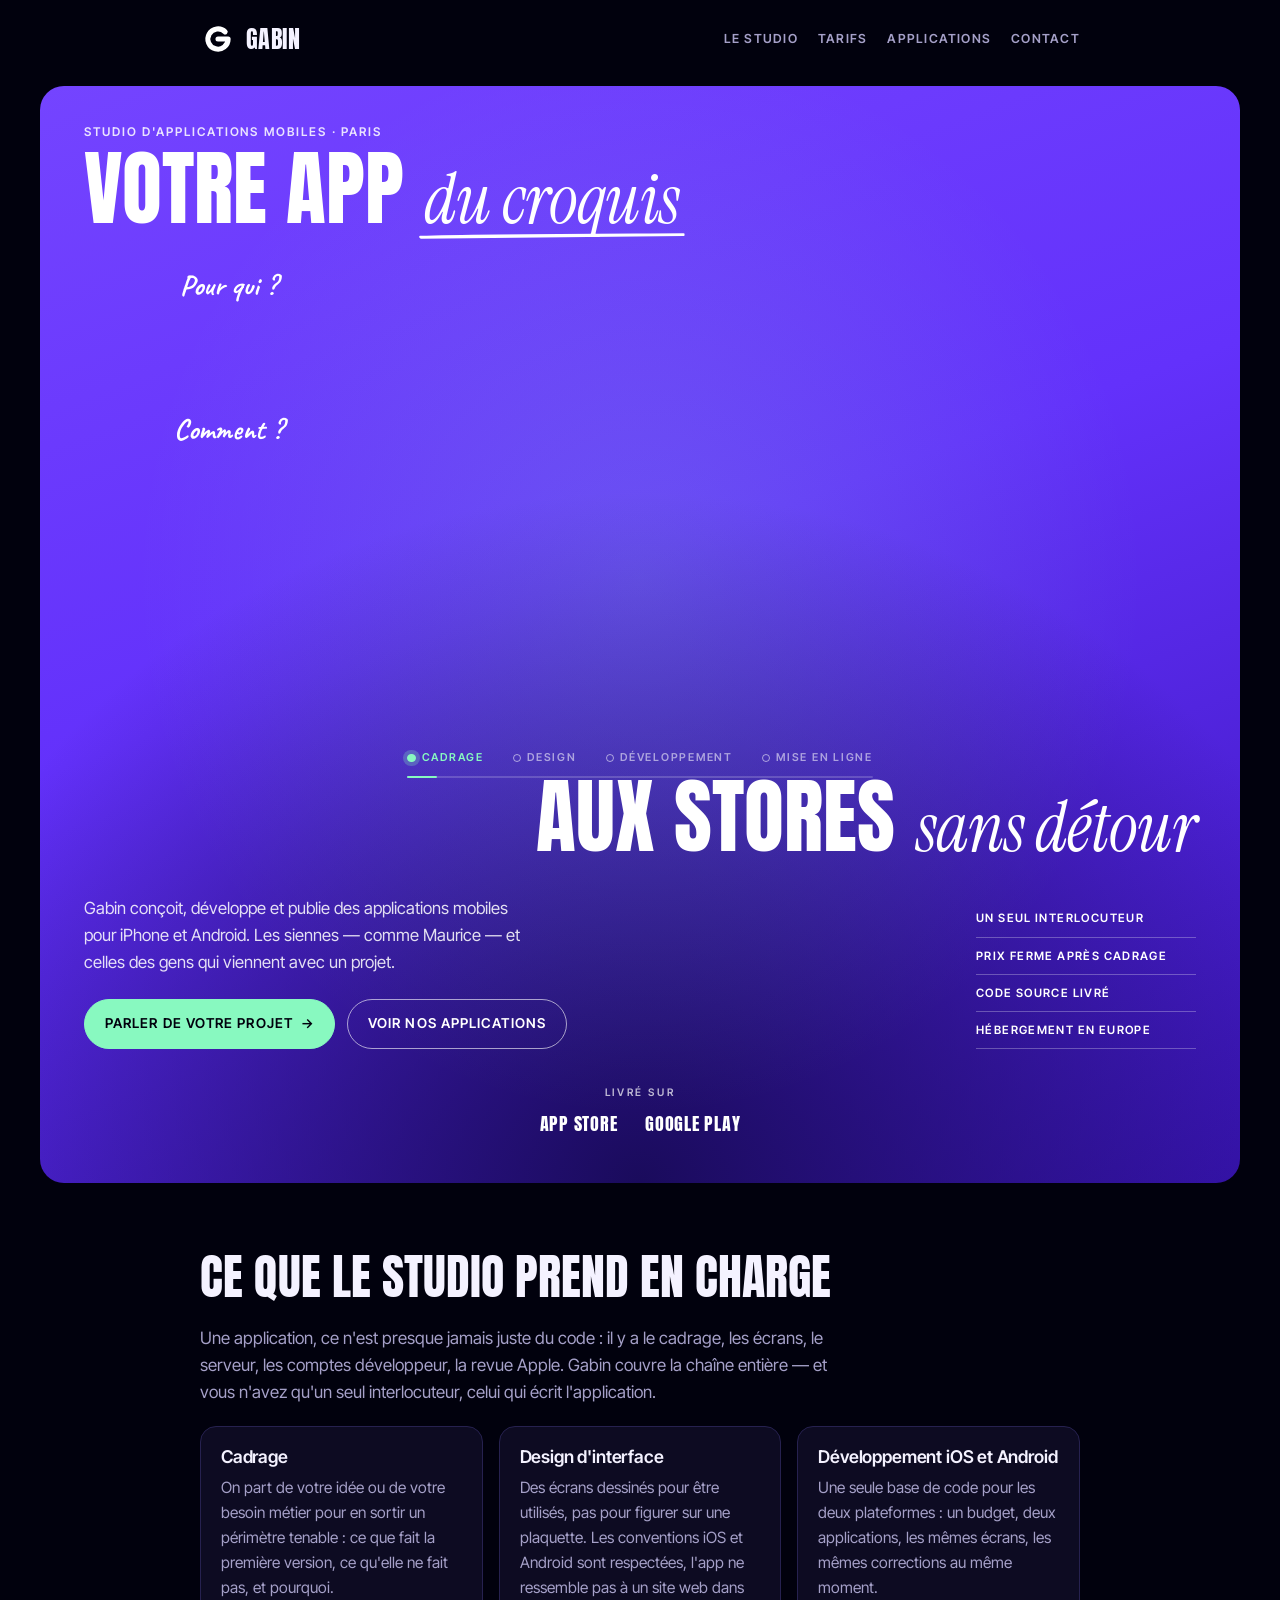
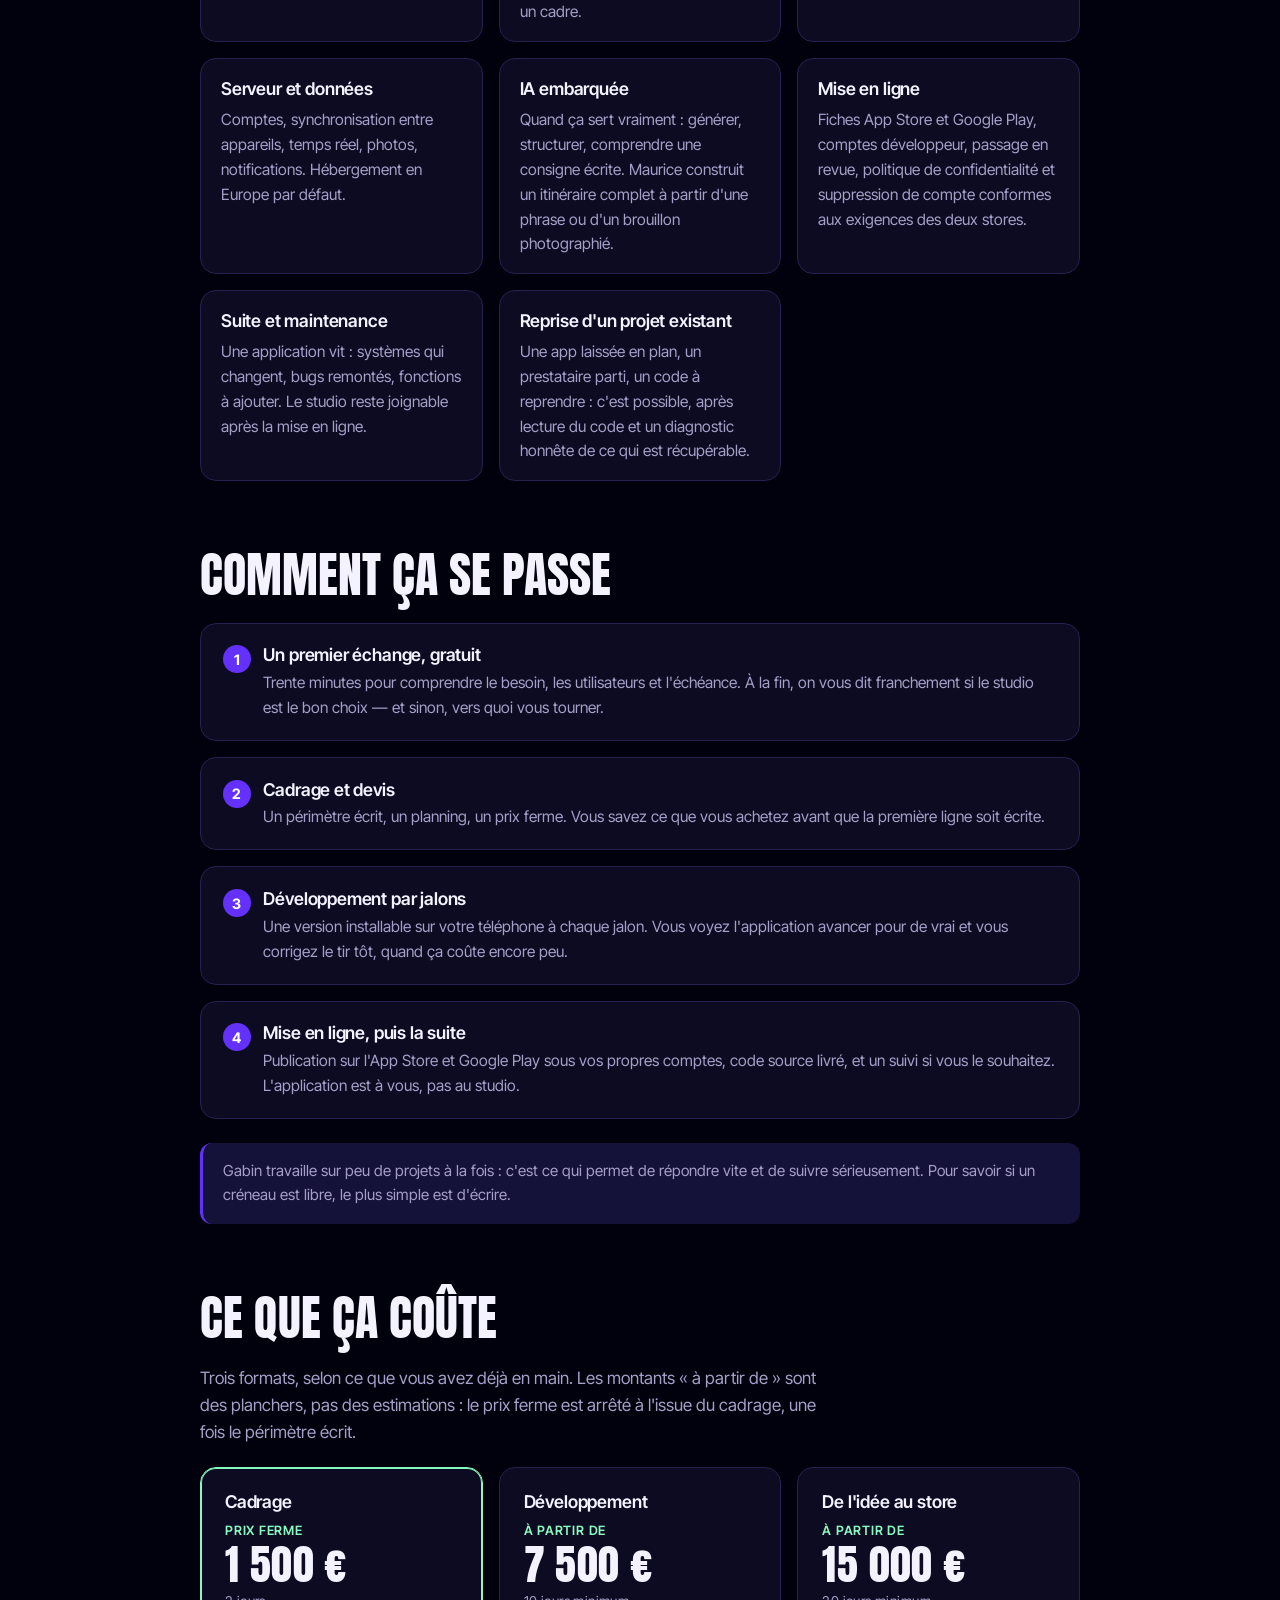
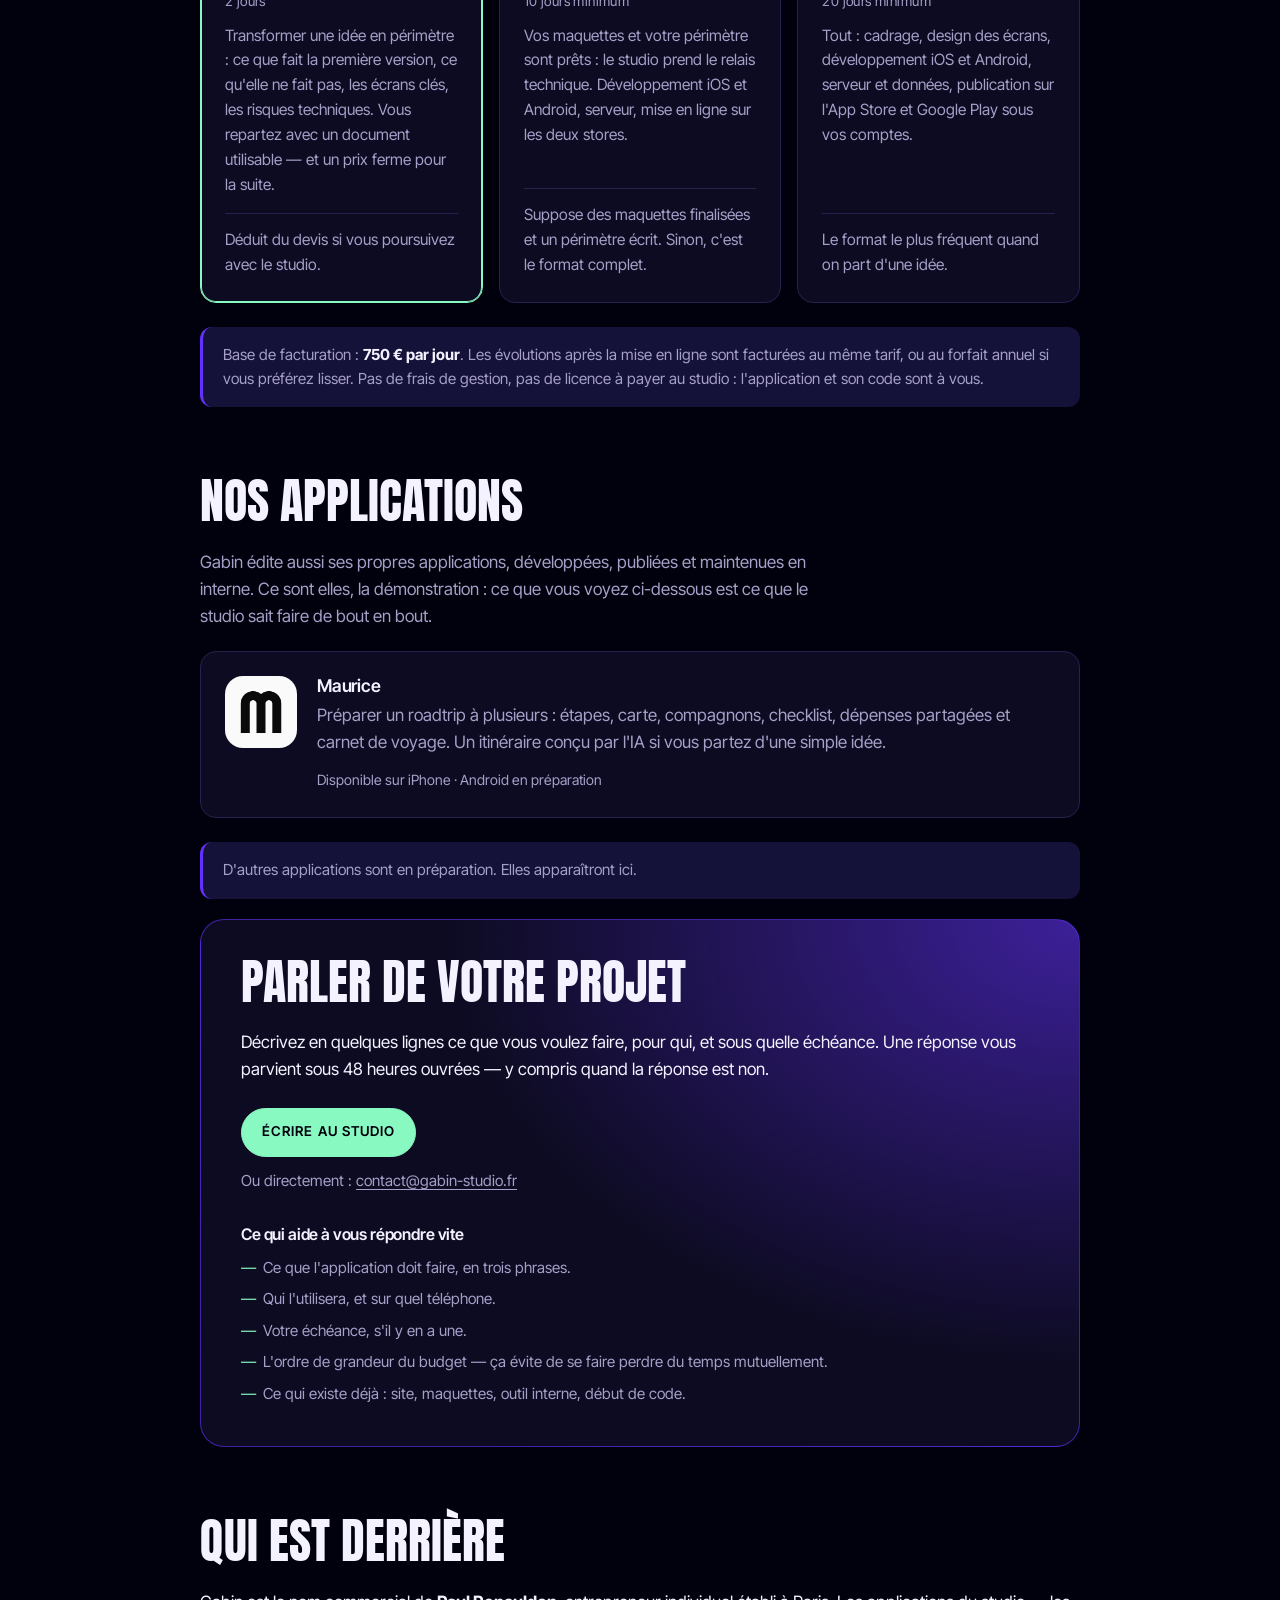
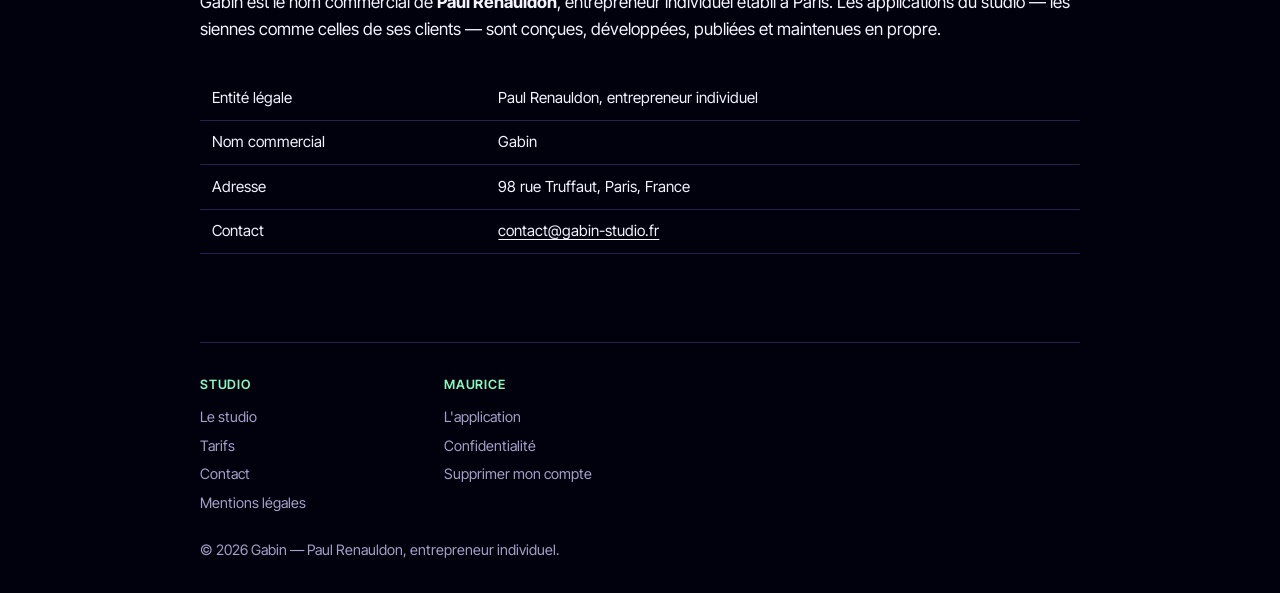
==== commit 3c2ccd07: "Hero : un cadrage plus posé, et des mots que tout le monde comprend - L'atelier aux post-it ralentit" ====
--- a/index.html
+++ b/index.html
@@ -40,12 +40,12 @@
           </h1>
           <div class="stage" data-stage aria-hidden="true">
             <svg class="stage-ink" data-ink><path class="ink-arrow" data-arrow="0" pathLength="1"/><path class="ink-arrow" data-arrow="1" pathLength="1"/><path class="ink-frame" data-frame pathLength="1"/></svg>
-            <div class="stamp" data-stamp><span>MVP</span></div>
+            <div class="stamp" data-stamp><span>Version 1</span></div>
             <p class="board-label" data-blabel="qui">Pour qui ?</p>
             <p class="board-label" data-blabel="comment">Comment ?</p>
             <p class="board-label" data-blabel="modele">Modèle éco.</p>
             <p class="board-label" data-blabel="idees">Les idées</p>
-            <p class="board-label" data-blabel="mvp">Dans le MVP</p>
+            <p class="board-label" data-blabel="mvp">Dans la première version</p>
             <p class="board-label board-label--muted" data-blabel="tard">Plus tard</p>
             <div class="postit postit--ctx" data-pi="qui"><span>Les groupes qui partent en roadtrip</span></div>
             <div class="postit postit--ctx" data-pi="comment"><span>iPhone d’abord, on rejoint par un lien</span></div>
--- a/styles.css
+++ b/styles.css
@@ -251,7 +251,7 @@
 .stage-ink path { fill: none; stroke-linecap: round; stroke-linejoin: round; stroke-dasharray: 1 2; }
 .ink-arrow { stroke: #fff; stroke-width: 2.4; }
 .ink-frame { stroke: var(--mint); stroke-width: 3; }
-.stamp { translate: -50% -50%; padding: .08em .42em .02em; border: .09em solid var(--mint); border-radius: .18em; color: var(--mint); font-family: var(--font-display); font-size: calc(var(--post) * .44); line-height: 1; letter-spacing: .04em; opacity: 0; z-index: 6; }
+.stamp { translate: -50% -50%; padding: .08em .42em .02em; border: .09em solid var(--mint); border-radius: .18em; color: var(--mint); font-family: var(--font-display); font-size: calc(var(--post) * .3); line-height: 1; letter-spacing: .04em; white-space: nowrap; opacity: 0; z-index: 6; }
 
 /* Ce que garde la V1 : une étiquette turquoise sur chaque écran retenu */
 .keep { translate: -50% -50%; display: inline-flex; align-items: center; gap: .35em; margin: 0; padding: .32em .75em .32em .55em; border-radius: 999px; background: var(--mint); color: var(--onyx); font-family: var(--font-heading); font-weight: 700; font-size: 1.3cqw; line-height: 1.1; white-space: nowrap; box-shadow: 0 .5cqw 1.4cqw rgba(1, 1, 13, .35); opacity: 0; z-index: 6; }
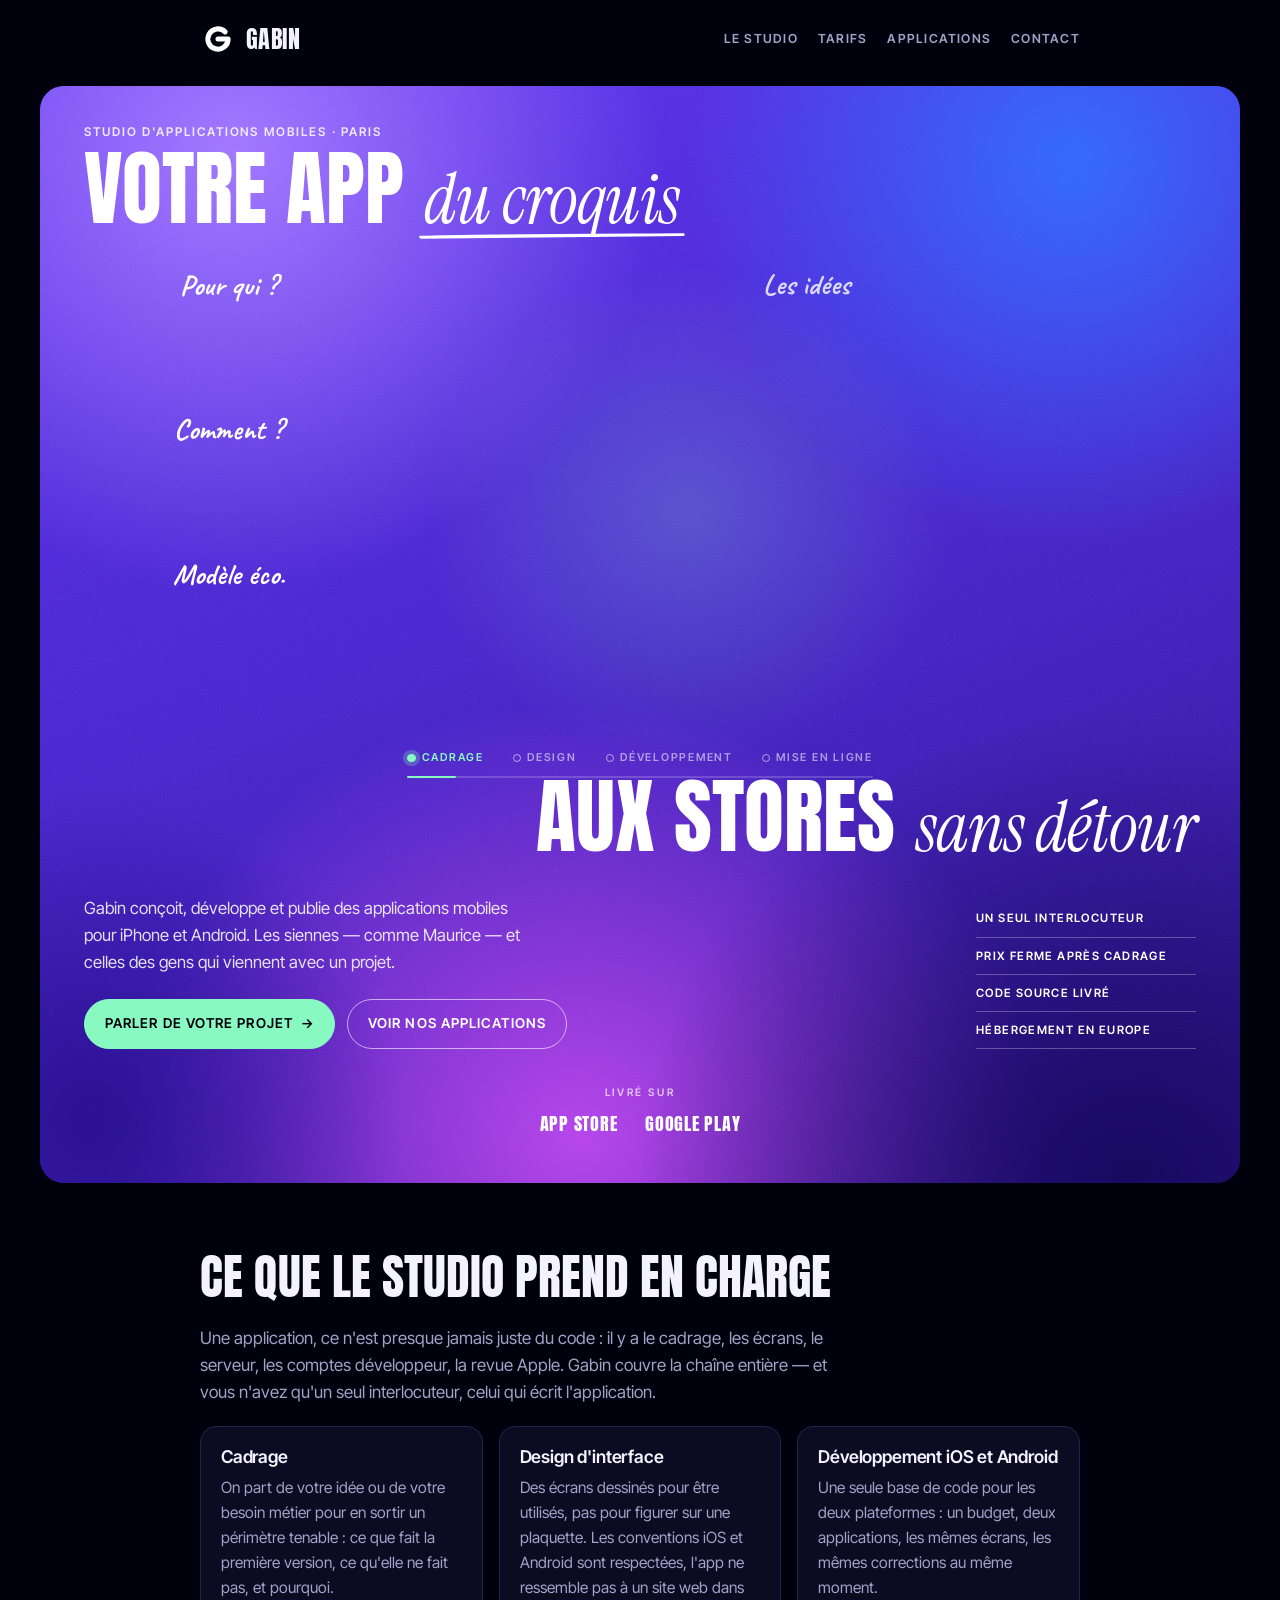
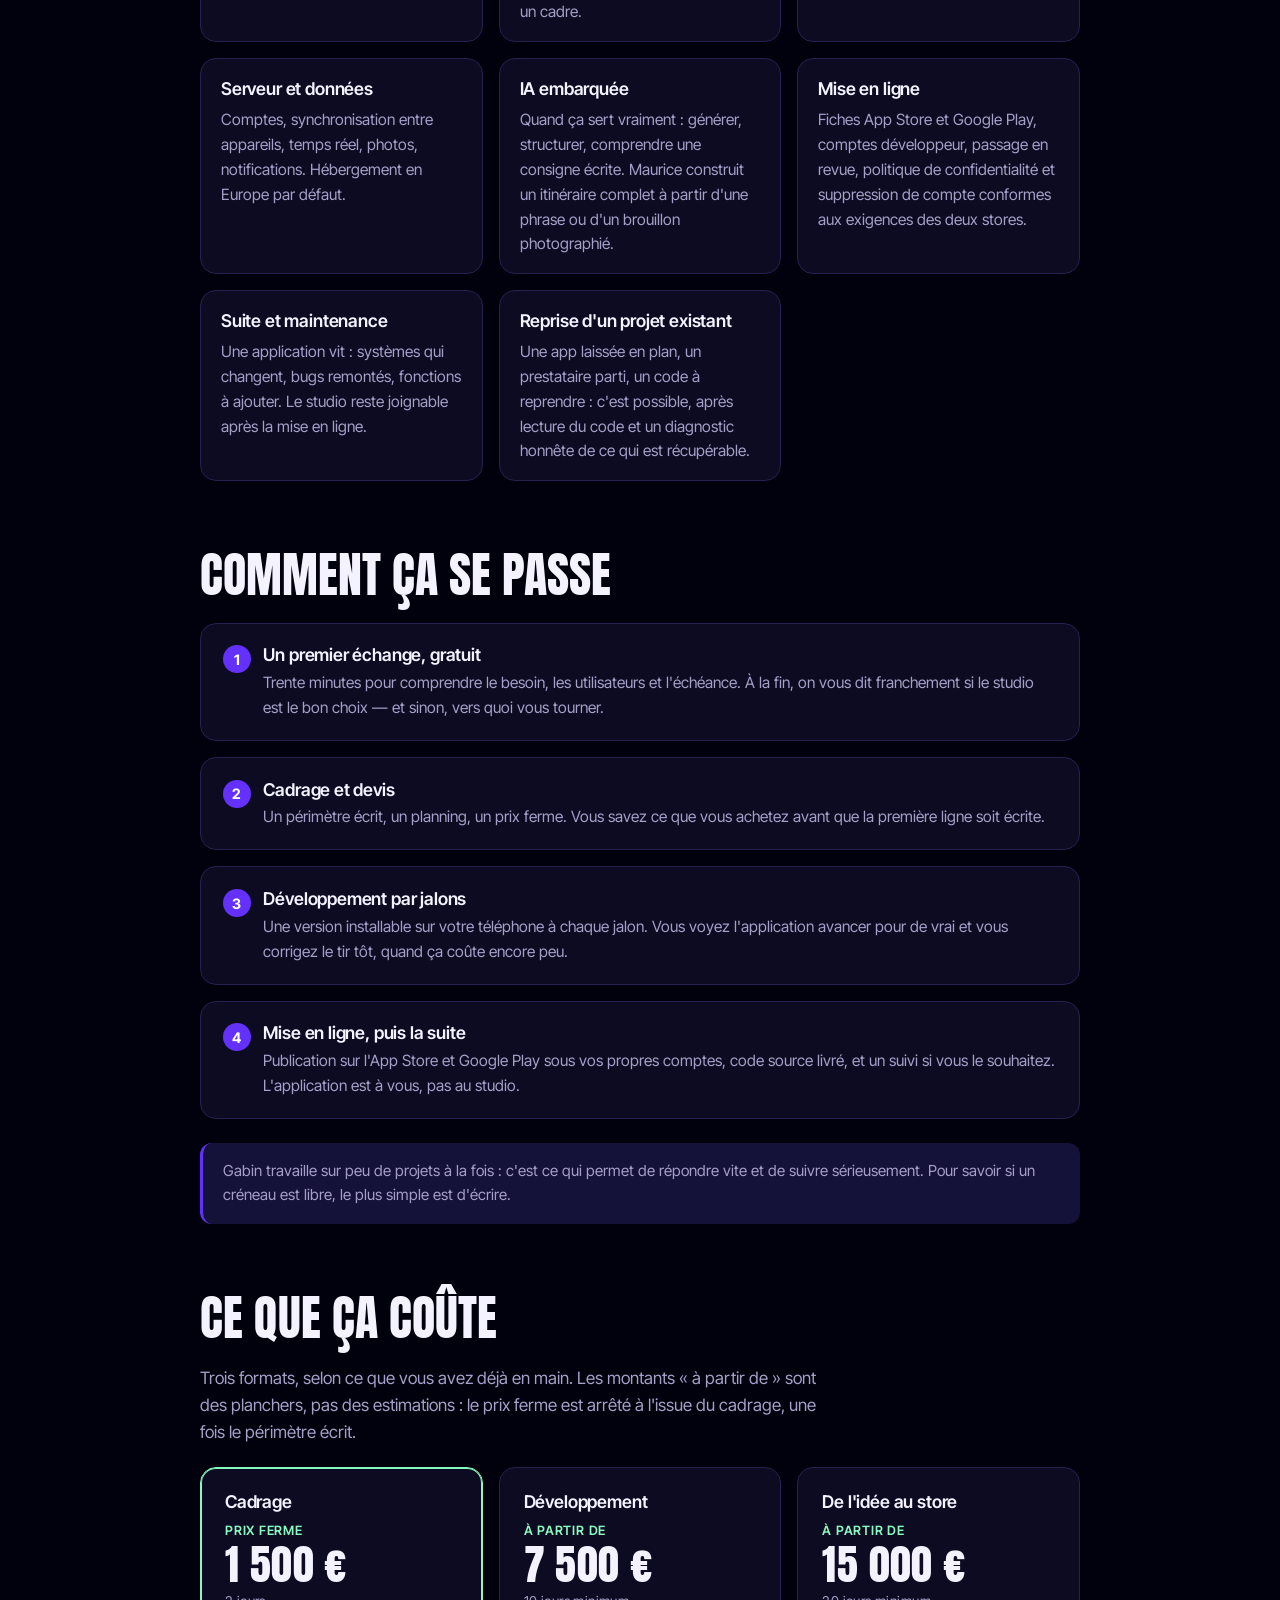
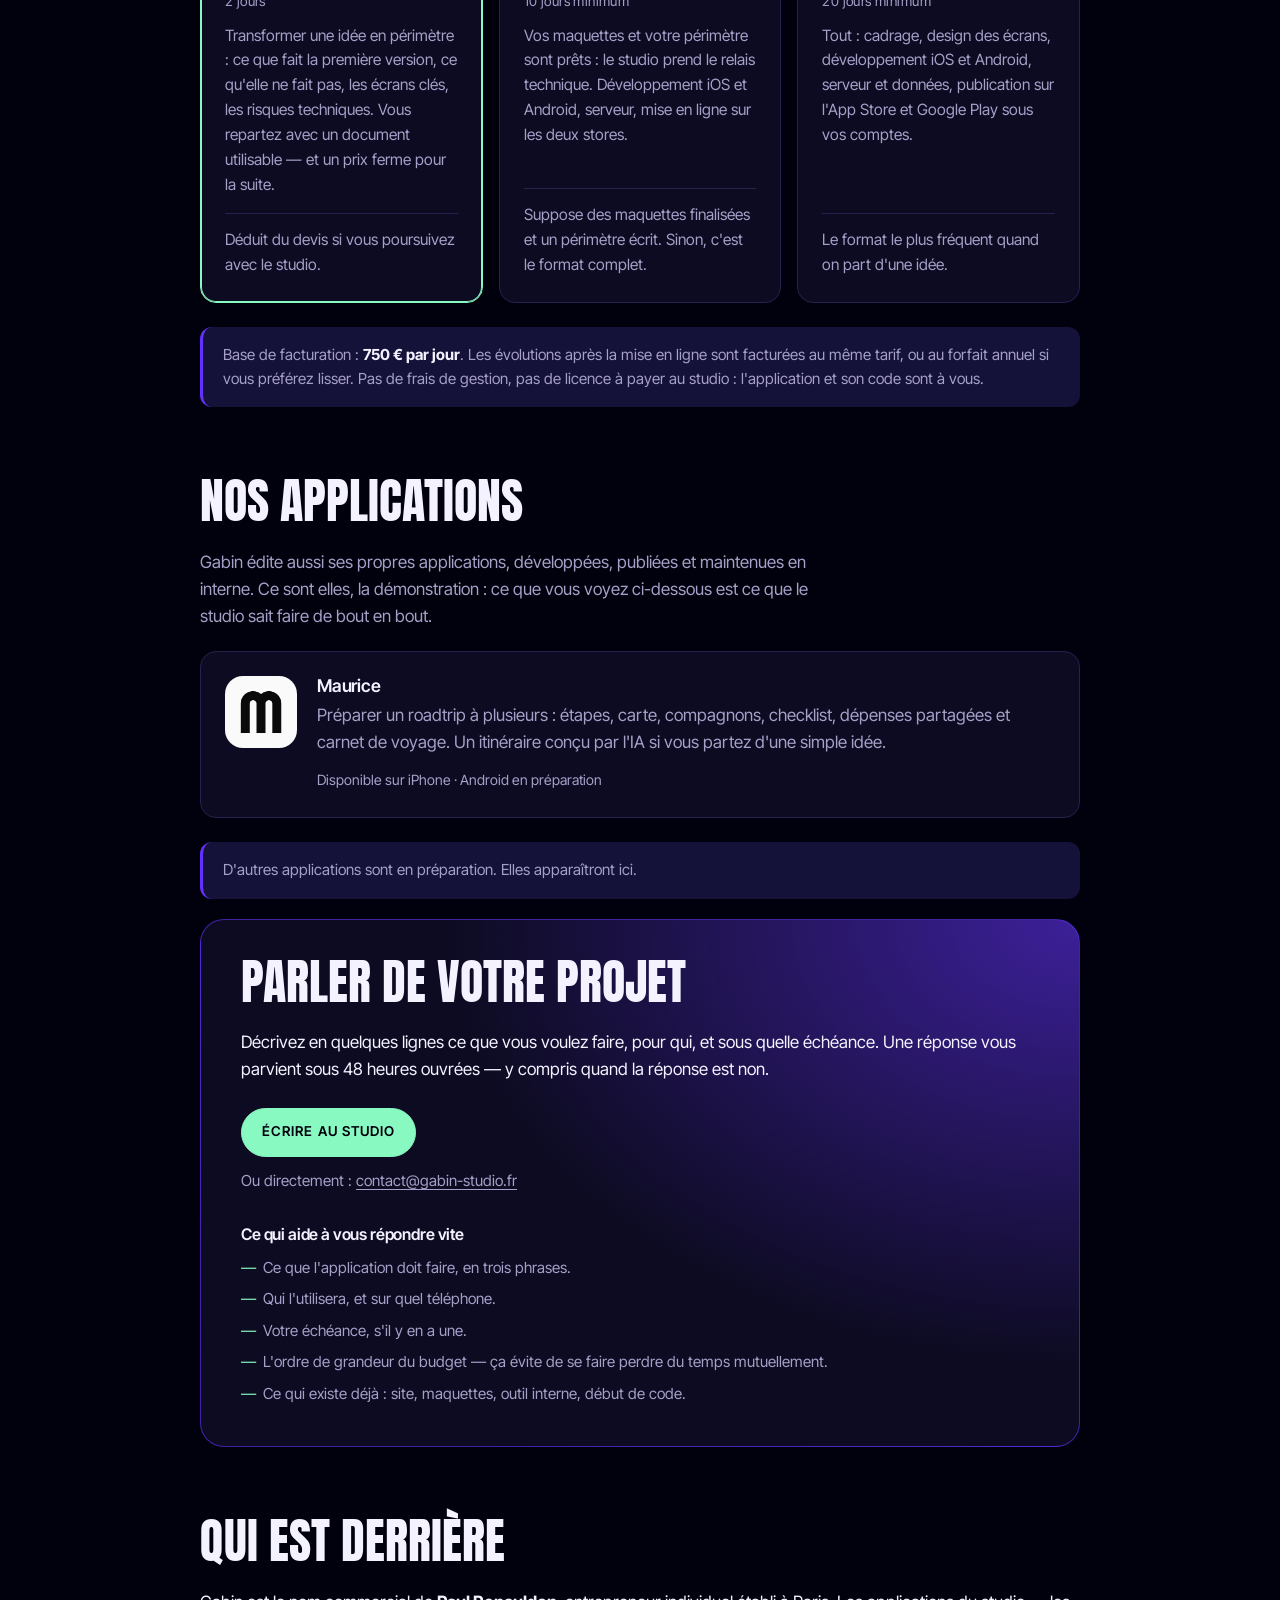
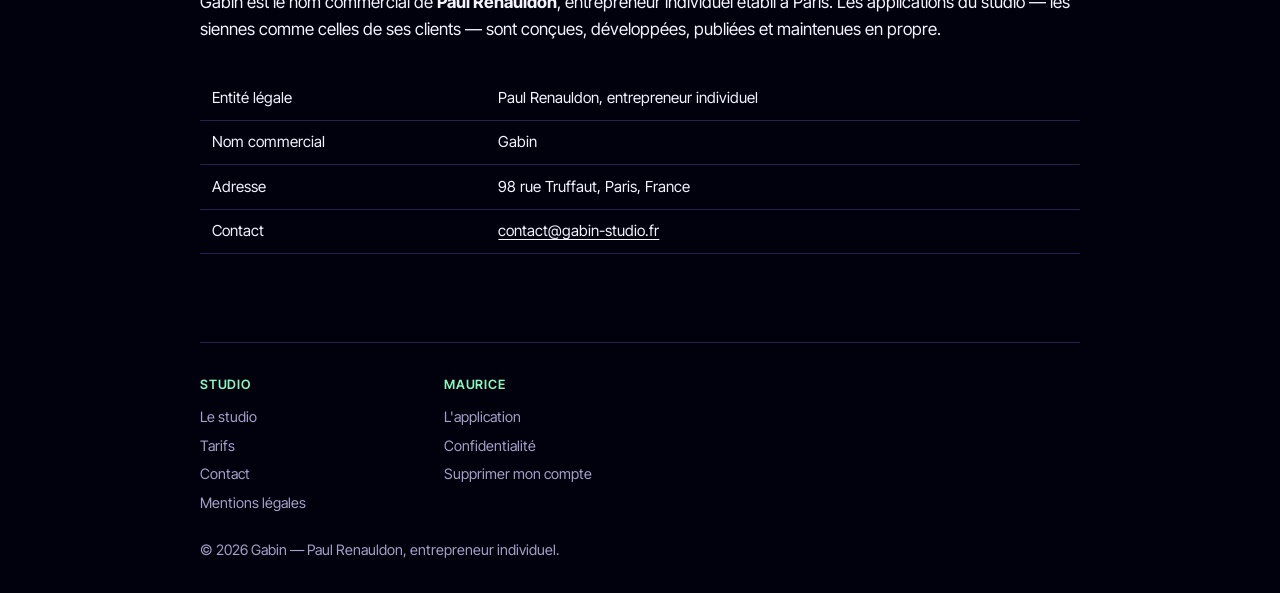
==== commit 12398a21: "Hero : fond en mesh gradient, téléphone toujours en lévitation, plus de cartes - Le violet uni devie" ====
--- a/index.html
+++ b/index.html
@@ -32,6 +32,7 @@
 
     <main>
       <section class="hero poster" data-hero>
+        <div class="mesh" aria-hidden="true"><i></i><i></i><i></i><i></i><i></i><i></i></div>
         <p class="eyebrow">Studio d'applications mobiles · Paris</p>
         <div class="poster-stage">
           <h1 class="poster-title">
@@ -163,6 +164,9 @@
                 <div class="chip chip--a"><b>Paris → Pollein</b><small>674 km · 7 h 48</small></div>
                 <div class="chip chip--b"><span class="chip-check">€</span><b>On te doit 25 €</b><small>Jérôme → Paul</small></div>
                 <div class="chip chip--c"><span class="chip-avatars"><i>P</i><i>J</i></span><b>17 étapes · 5 133 km</b></div>
+                <div class="chip chip--d"><span class="chip-ico"><svg viewBox="0 0 16 16" aria-hidden="true"><circle cx="8" cy="8" r="3"/><path d="M8 1.5v1.6M8 12.9v1.6M1.5 8h1.6M12.9 8h1.6M3.4 3.4l1.1 1.1M11.5 11.5l1.1 1.1M3.4 12.6l1.1-1.1M11.5 4.5l1.1-1.1"/></svg></span><b>Paris · 24°</b><small>Ensoleillé · UV 6</small></div>
+                <div class="chip chip--e"><span class="chip-check">✓</span><b>Checklist</b><small>3 / 8 cochés</small></div>
+                <div class="chip chip--f"><b>Γεια σου</b><small>yá sou · salut</small></div>
               </div>
               <div class="device-shadow"></div>
             </div>
--- a/styles.css
+++ b/styles.css
@@ -202,10 +202,25 @@
    stores sans détour » en dessous. Entre les deux, le même écran passe du
    crayon au store (hero.js). Sans script, ou si l'on réduit les animations,
    on voit directement l'état final : le téléphone et l'app. */
-.poster { position: relative; isolation: isolate; overflow: hidden; margin-top: 0.5rem; margin-inline: calc(50% - min(50vw - 1rem, 600px)); padding: clamp(1.25rem, 3.2vw, 2.25rem) clamp(1.25rem, 4vw, 2.75rem) clamp(1.25rem, 4vw, 2.75rem); border-radius: var(--radius-xl); container: poster / inline-size; background:
-  radial-gradient(60% 70% at 50% 45%, rgba(136, 249, 192, 0.16), transparent 70%),
-  radial-gradient(90% 90% at 50% 100%, #1a0b5c 0%, transparent 70%),
-  linear-gradient(160deg, #7444ff 0%, var(--indigo) 45%, #3a14b8 100%); }
+.poster { position: relative; isolation: isolate; overflow: hidden; margin-top: 0.5rem; margin-inline: calc(50% - min(50vw - 1rem, 600px)); padding: clamp(1.25rem, 3.2vw, 2.25rem) clamp(1.25rem, 4vw, 2.75rem) clamp(1.25rem, 4vw, 2.75rem); border-radius: var(--radius-xl); container: poster / inline-size; background: linear-gradient(160deg, #5A2DF2 0%, #4520D0 48%, #2A0E92 100%); }
+/* Le fond de l'affiche : un mesh gradient vivant. Des taches de couleur douces
+   (violet, bleu électrique, fuchsia, une pointe de menthe) dérivent très
+   lentement ; un grain fin évite les bandes. */
+.mesh { position: absolute; inset: 0; z-index: -1; overflow: hidden; pointer-events: none; }
+.mesh i { position: absolute; border-radius: 50%; will-change: transform; }
+.mesh i:nth-child(1) { width: 72%; height: 80%; left: -20%; top: -34%; background: radial-gradient(closest-side, rgba(160, 118, 255, 1), rgba(160, 118, 255, 0)); animation: mesh-a 26s ease-in-out infinite alternate; }
+.mesh i:nth-child(2) { width: 64%; height: 70%; right: -18%; top: -28%; background: radial-gradient(closest-side, rgba(52, 104, 255, 1), rgba(52, 104, 255, 0)); animation: mesh-b 30s ease-in-out infinite alternate; }
+.mesh i:nth-child(3) { width: 78%; height: 80%; left: 6%; bottom: -36%; background: radial-gradient(closest-side, rgba(204, 76, 246, .85), rgba(204, 76, 246, 0)); animation: mesh-c 34s ease-in-out infinite alternate; }
+.mesh i:nth-child(4) { width: 82%; height: 85%; right: -32%; bottom: -42%; background: radial-gradient(closest-side, rgba(20, 8, 88, .92), rgba(20, 8, 88, 0)); animation: mesh-d 32s ease-in-out infinite alternate; }
+.mesh i:nth-child(5) { width: 44%; height: 46%; left: 32%; top: 16%; background: radial-gradient(closest-side, rgba(136, 249, 192, .2), rgba(136, 249, 192, 0)); animation: mesh-e 28s ease-in-out infinite alternate; }
+.mesh i:nth-child(6) { width: 52%; height: 60%; left: -22%; bottom: -24%; background: radial-gradient(closest-side, rgba(38, 14, 138, .85), rgba(38, 14, 138, 0)); animation: mesh-f 36s ease-in-out infinite alternate; }
+.mesh::after { content: ""; position: absolute; inset: 0; opacity: .12; mix-blend-mode: overlay; background-image: url("data:image/svg+xml;utf8,<svg xmlns='http://www.w3.org/2000/svg' width='180' height='180'><filter id='n'><feTurbulence type='fractalNoise' baseFrequency='.85' numOctaves='2' stitchTiles='stitch'/></filter><rect width='100%25' height='100%25' filter='url(%23n)'/></svg>"); }
+@keyframes mesh-a { to { transform: translate(16%, 14%) scale(1.14); } }
+@keyframes mesh-b { to { transform: translate(-14%, 18%) scale(1.1); } }
+@keyframes mesh-c { to { transform: translate(18%, -16%) scale(1.12); } }
+@keyframes mesh-d { to { transform: translate(-12%, -14%) scale(1.08); } }
+@keyframes mesh-e { to { transform: translate(-20%, 22%) scale(1.25); } }
+@keyframes mesh-f { to { transform: translate(22%, -10%) scale(1.15); } }
 .poster .eyebrow { color: rgba(255, 255, 255, 0.85); }
 .poster-stage { display: grid; grid-template-areas: "l1" "stage" "rail" "l2"; margin-block: 0.25rem 2.25rem; }
 .poster-title { display: contents; color: #fff; margin: 0; }
@@ -382,12 +397,19 @@
 .chip { --cz: 70px; position: absolute; display: grid; grid-template-columns: auto auto; column-gap: .55rem; align-items: center; padding: .6rem .8rem; border-radius: 14px; background: rgba(4, 3, 20, .9); border: 1px solid rgba(255, 255, 255, .14); color: #fff; white-space: nowrap; box-shadow: 0 18px 40px rgba(1, 1, 13, .45); transform: translateZ(var(--cz)); animation: bob 5s ease-in-out infinite; }
 .chip b { font-size: .78rem; font-weight: 600; grid-column: 2; }
 .chip small { grid-column: 2; font-size: .68rem; color: var(--muted); }
-.chip--a { --cz: 90px; top: 24%; left: -86%; grid-template-columns: auto; }
+.chip--a { --cz: 90px; top: 20%; left: -60%; grid-template-columns: auto; }
 .chip--a b, .chip--a small { grid-column: 1; }
 .chip--a::before { content: ""; position: absolute; left: -4px; top: 50%; width: 8px; height: 8px; margin-top: -4px; border-radius: 50%; background: var(--mint); box-shadow: 0 0 0 4px rgba(136, 249, 192, .25); }
-.chip--b { --cz: 55px; top: 46%; right: -92%; animation-delay: -1.6s; }
+.chip--b { --cz: 55px; top: 42%; right: -66%; animation-delay: -1.6s; }
 .chip-check { grid-row: span 2; font-family: var(--font-heading); display: grid; place-items: center; width: 26px; height: 26px; border-radius: 8px; background: var(--mint); color: var(--onyx); font-weight: 700; font-size: .8rem; }
-.chip--c { --cz: 110px; bottom: 14%; left: -100%; animation-delay: -3.1s; }
+.chip--c { --cz: 110px; bottom: 12%; left: -82%; animation-delay: -3.1s; }
+.chip--d { --cz: 60px; top: 12%; right: -62%; animation-delay: -.8s; }
+.chip--e { --cz: 70px; top: 48%; left: -58%; animation-delay: -2.3s; }
+.chip--f { --cz: 95px; bottom: 8%; right: -48%; grid-template-columns: auto; animation-delay: -4s; }
+.chip--f b, .chip--f small { grid-column: 1; }
+.chip--f b { font-size: .86rem; letter-spacing: .01em; }
+.chip-ico { grid-row: span 2; display: grid; place-items: center; width: 26px; height: 26px; border-radius: 8px; background: #2A2470; color: var(--mint); }
+.chip-ico svg { width: 16px; height: 16px; fill: none; stroke: currentColor; stroke-width: 1.6; stroke-linecap: round; }
 .chip-avatars { display: flex; }
 .chip-avatars i { display: grid; place-items: center; width: 22px; height: 22px; margin-left: -6px; border-radius: 50%; border: 2px solid #04030f; background: var(--indigo); font-style: normal; font-size: .62rem; font-weight: 700; }
 .chip-avatars i:first-child { margin-left: 0; background: var(--mint); color: var(--onyx); }
@@ -428,6 +450,7 @@
     .chip { padding: .45rem .6rem; }
   .chip b { font-size: .72rem; } .chip small { font-size: .64rem; }
   .chip--a { top: -26%; left: -20%; } .chip--b { top: -15%; right: -24%; } .chip--c { bottom: -22%; left: 4%; }
+  .chip--d, .chip--e, .chip--f { display: none; }
   .rail { grid-template-columns: auto; justify-items: center; }
   .rail-steps { gap: .3rem 1rem; }
   .rail-steps button { font-size: .6rem; letter-spacing: .12em; }
@@ -445,6 +468,6 @@
 @keyframes tap { 0% { opacity: 0; transform: scale(.4); } 30% { opacity: 1; transform: scale(1); } 100% { opacity: 0; transform: scale(1.6); } }
 
 @media (prefers-reduced-motion: reduce) {
-  .chip, .device-glow, .poster-title .t-block, .poster-title .t-serif, .poster-foot, .poster-tools { animation: none !important; }
+  .chip, .device-glow, .mesh i, .poster-title .t-block, .poster-title .t-serif, .poster-foot, .poster-tools { animation: none !important; }
   .tab-panel, .tab-pill, .tabbar-track, .sheet, .sheet-dim, .sheet-top { transition: none !important; }
 }
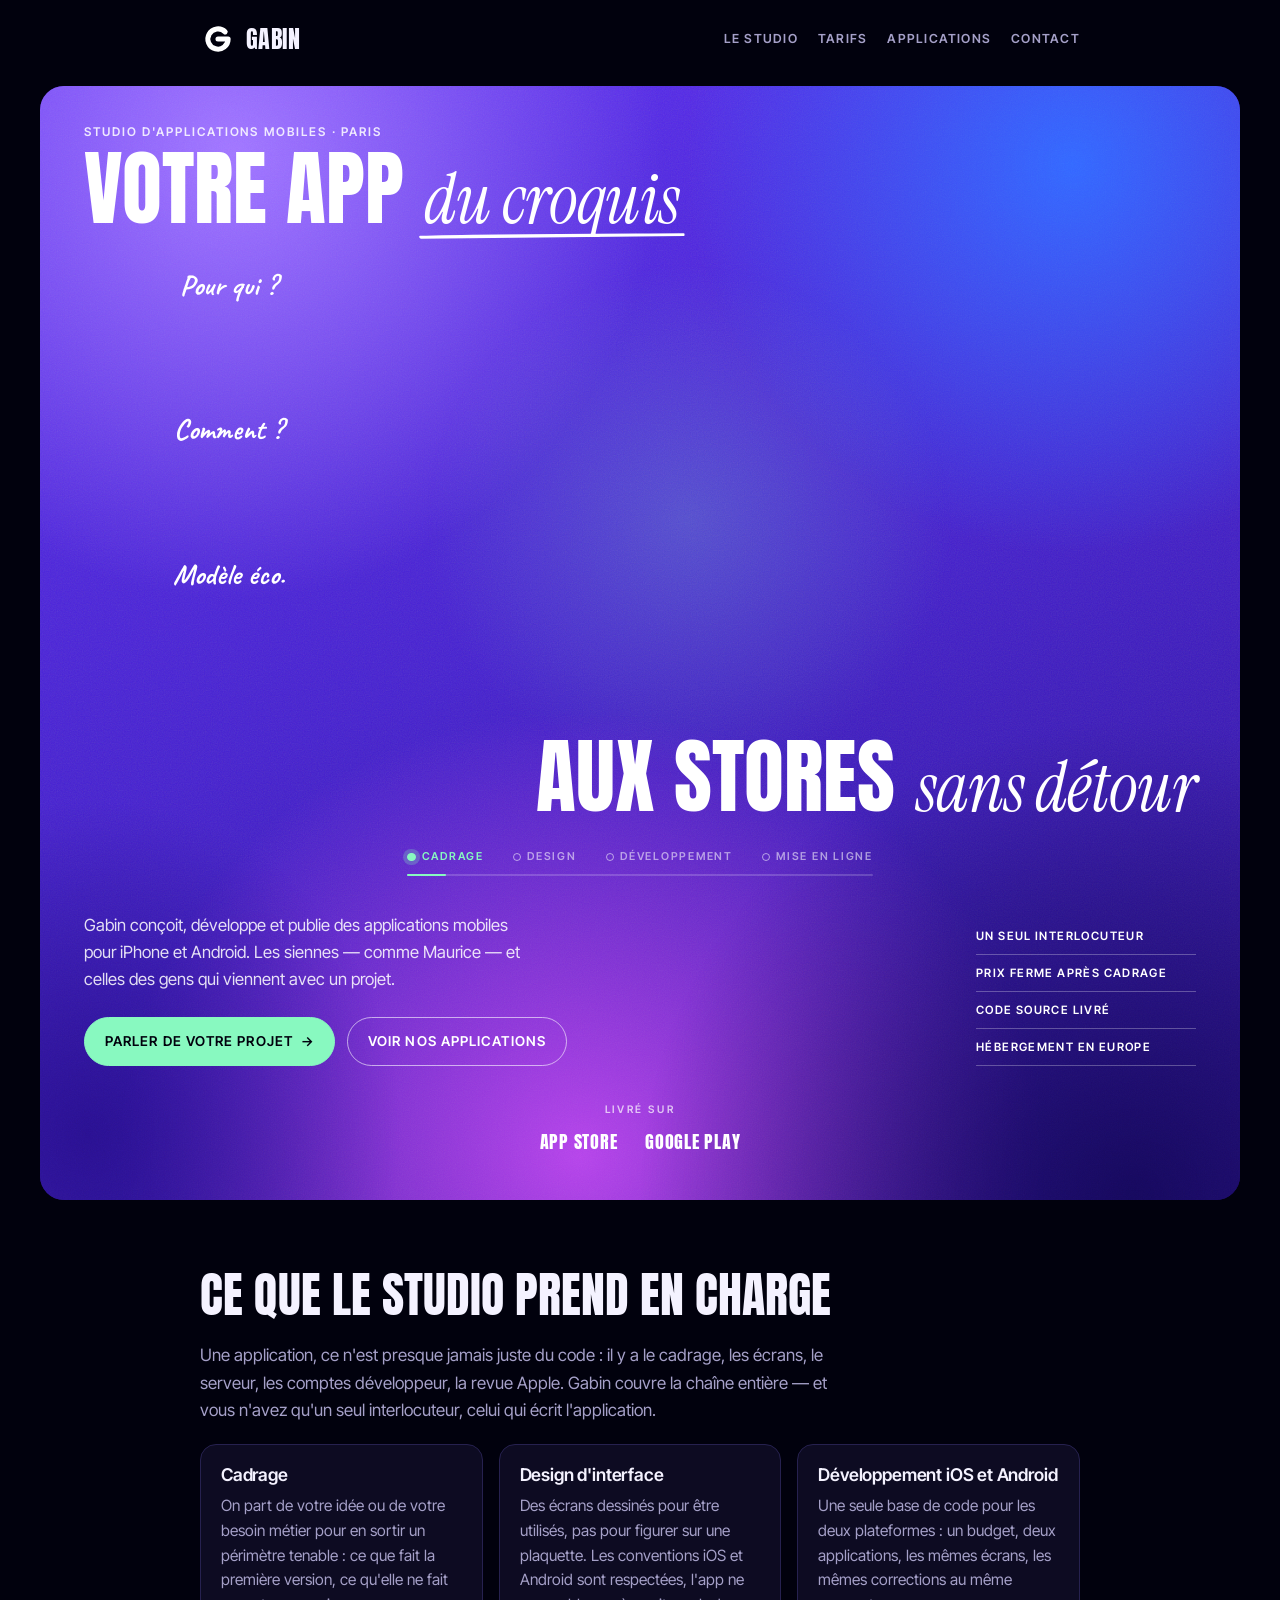
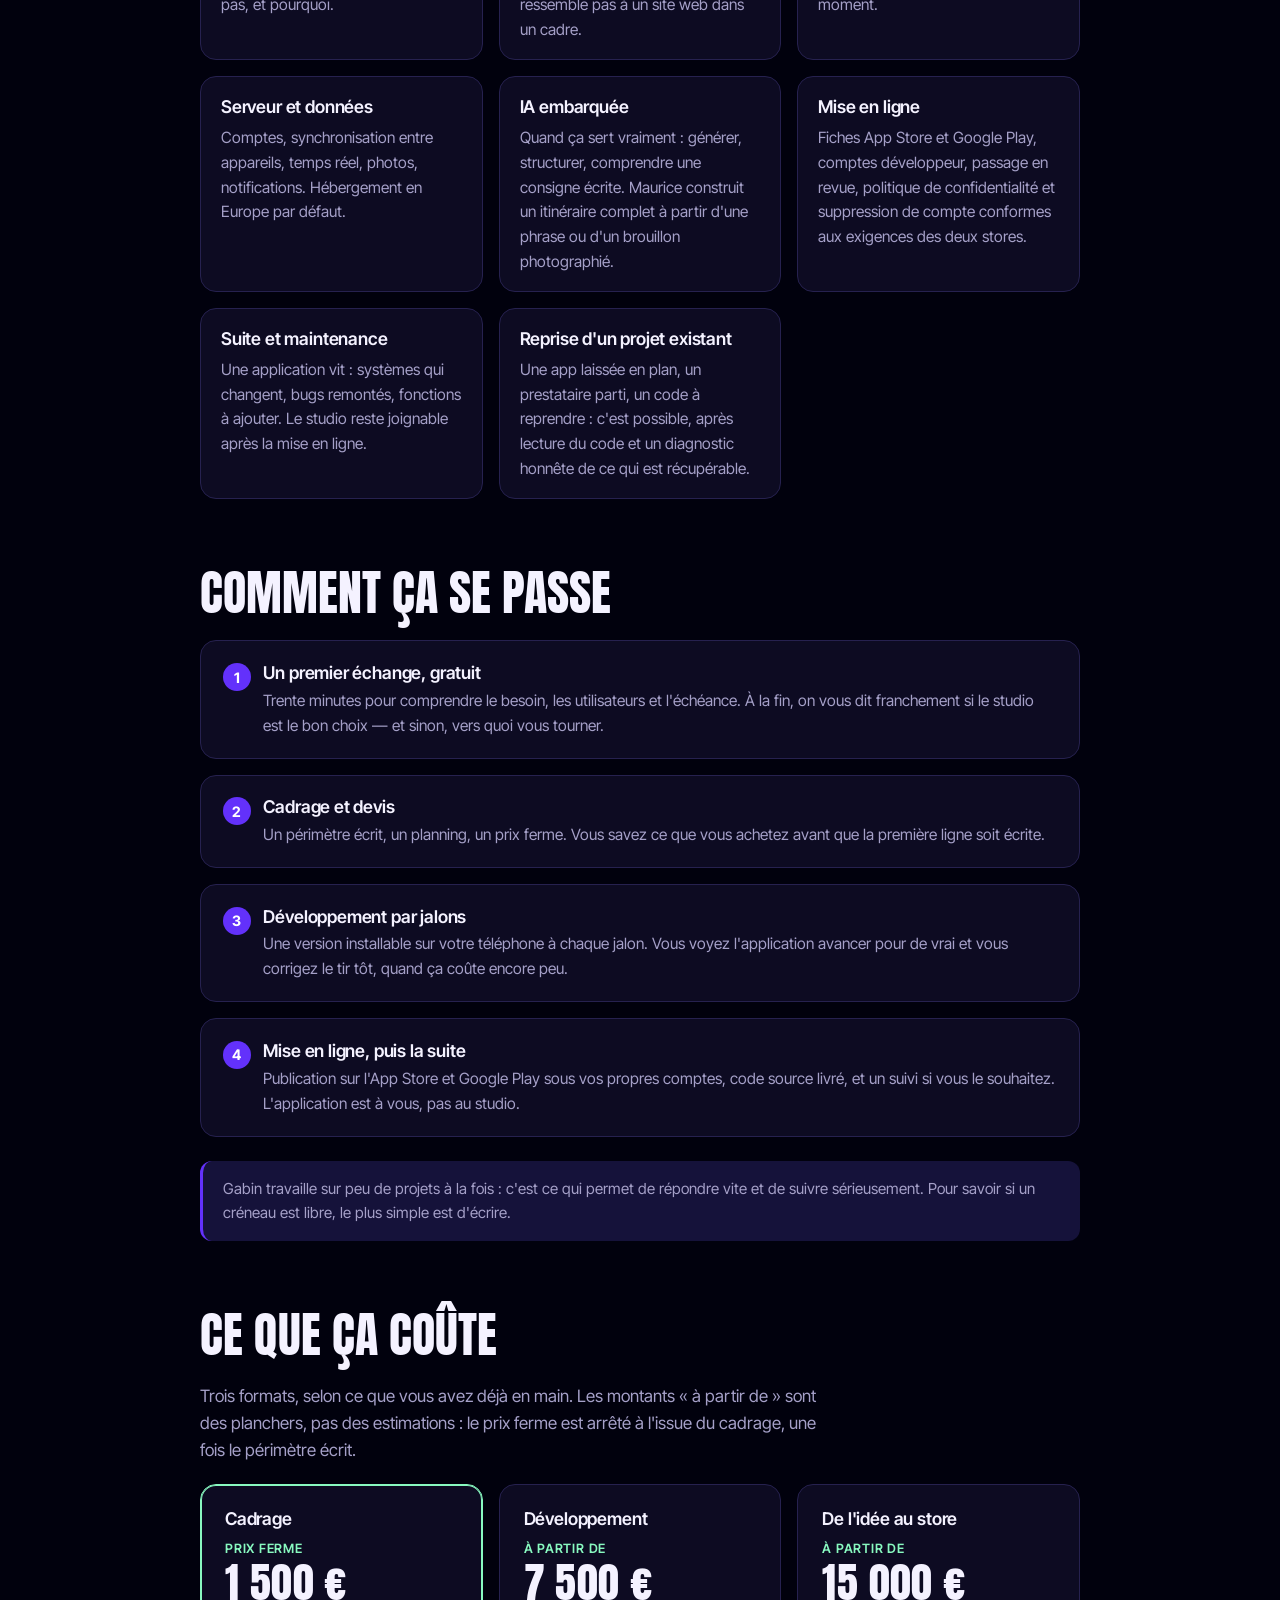
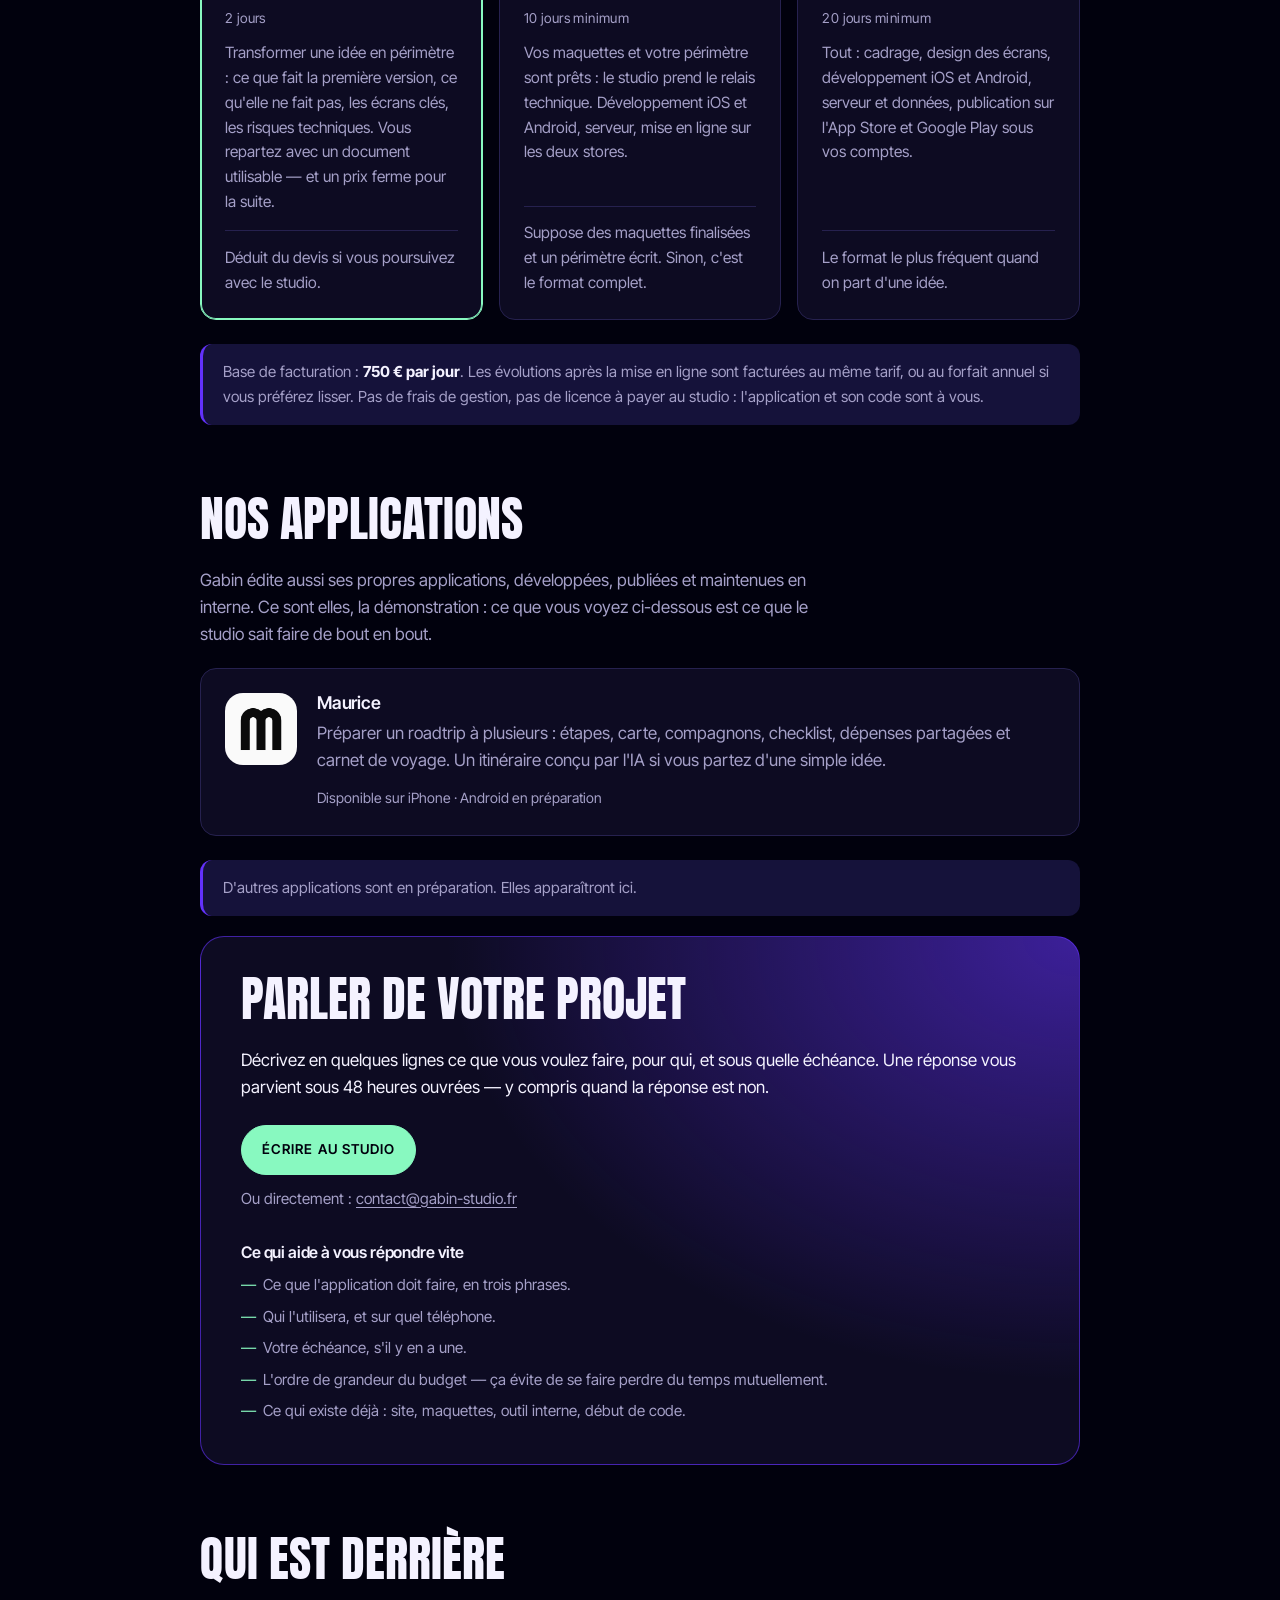
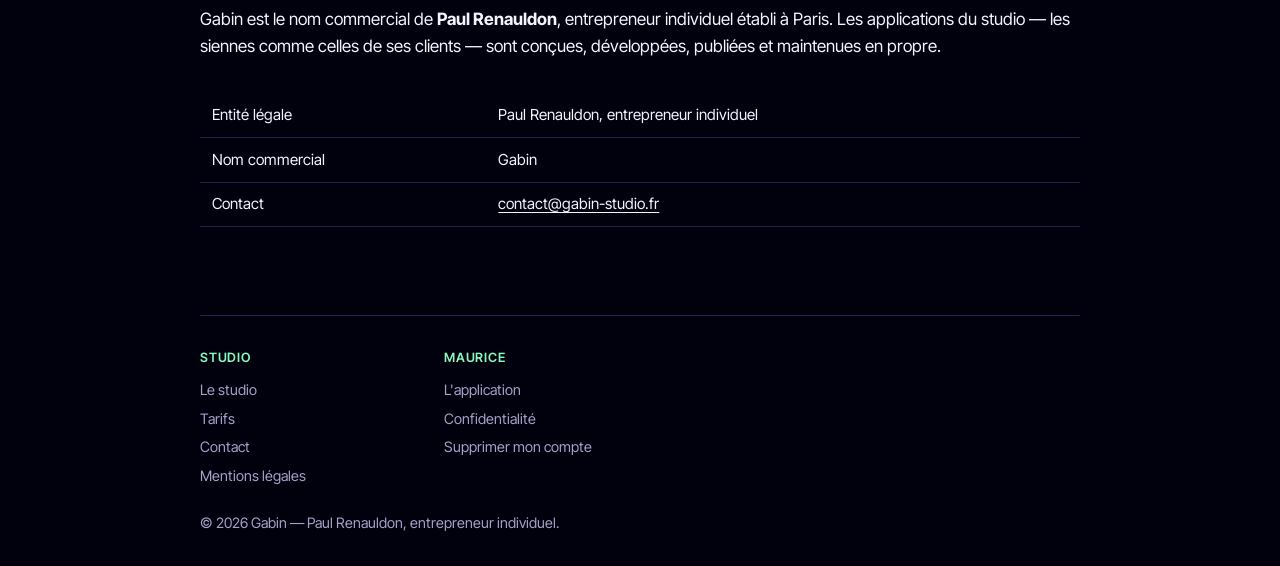
==== commit 8e474ca6: "Retirer l'adresse postale de l'accueil et de la politique de confidentialité Rien ne l'impose à ces " ====
--- a/index.html
+++ b/index.html
@@ -309,7 +309,6 @@
             <tbody>
               <tr><td data-label="Entité">Entité légale</td><td data-label="Valeur">Paul Renauldon, entrepreneur individuel</td></tr>
               <tr><td data-label="Entité">Nom commercial</td><td data-label="Valeur">Gabin</td></tr>
-              <tr><td data-label="Entité">Adresse</td><td data-label="Valeur">98 rue Truffaut, Paris, France</td></tr>
               <tr><td data-label="Entité">Contact</td><td data-label="Valeur"><a href="mailto:contact@gabin-studio.fr">contact@gabin-studio.fr</a></td></tr>
             </tbody>
           </table>
--- a/styles.css
+++ b/styles.css
@@ -222,11 +222,11 @@
 @keyframes mesh-e { to { transform: translate(-20%, 22%) scale(1.25); } }
 @keyframes mesh-f { to { transform: translate(22%, -10%) scale(1.15); } }
 .poster .eyebrow { color: rgba(255, 255, 255, 0.85); }
-.poster-stage { display: grid; grid-template-areas: "l1" "stage" "rail" "l2"; margin-block: 0.25rem 2.25rem; }
+.poster-stage { display: grid; grid-template-areas: "l1" "stage" "l2" "rail"; margin-block: 0.25rem 2.25rem; }
 .poster-title { display: contents; color: #fff; margin: 0; }
 .poster-line { position: relative; z-index: 3; display: flex; flex-wrap: wrap; align-items: baseline; column-gap: 0.28em; }
 .poster-line--1 { grid-area: l1; }
-.poster-line--2 { grid-area: l2; justify-content: flex-end; text-align: right; margin-top: 0.2rem; }
+.poster-line--2 { grid-area: l2; justify-content: flex-end; text-align: right; margin-top: 0.5rem; }
 .poster .t-block { display: inline-block; font-size: clamp(2.9rem, 7.4cqw, 5.6rem); white-space: nowrap; }
 .poster .t-serif { display: inline-block; font-size: clamp(2.4rem, 6.2cqw, 4.7rem); white-space: nowrap; }
 .poster-title .t-block, .poster-title .t-serif { animation: line-in 1.1s cubic-bezier(.16, 1, .3, 1) both; }
@@ -266,7 +266,7 @@
 .stage-ink path { fill: none; stroke-linecap: round; stroke-linejoin: round; stroke-dasharray: 1 2; }
 .ink-arrow { stroke: #fff; stroke-width: 2.4; }
 .ink-frame { stroke: var(--mint); stroke-width: 3; }
-.stamp { translate: -50% -50%; padding: .08em .42em .02em; border: .09em solid var(--mint); border-radius: .18em; color: var(--mint); font-family: var(--font-display); font-size: calc(var(--post) * .3); line-height: 1; letter-spacing: .04em; white-space: nowrap; opacity: 0; z-index: 6; }
+.stamp { translate: -50% -50%; padding: .17em .51em .11em; border-radius: .18em; background: var(--mint); color: var(--onyx); box-shadow: 0 .14em .45em rgba(1, 1, 13, .38); font-family: var(--font-display); font-size: calc(var(--post) * .3); line-height: 1; letter-spacing: .04em; white-space: nowrap; opacity: 0; z-index: 6; }
 
 /* Ce que garde la V1 : une étiquette turquoise sur chaque écran retenu */
 .keep { translate: -50% -50%; display: inline-flex; align-items: center; gap: .35em; margin: 0; padding: .32em .75em .32em .55em; border-radius: 999px; background: var(--mint); color: var(--onyx); font-family: var(--font-heading); font-weight: 700; font-size: 1.3cqw; line-height: 1.1; white-space: nowrap; box-shadow: 0 .5cqw 1.4cqw rgba(1, 1, 13, .35); opacity: 0; z-index: 6; }
@@ -415,7 +415,7 @@
 .chip-avatars i:first-child { margin-left: 0; background: var(--mint); color: var(--onyx); }
 
 /* ——— Frise des étapes : on sait toujours où on en est, et on peut y revenir ——— */
-.rail { grid-area: rail; justify-self: center; position: relative; z-index: 4; display: grid; grid-template-columns: auto; column-gap: 1.6rem; row-gap: .35rem; align-items: center; margin-top: clamp(.5rem, 1.2cqw, .8rem); color: #fff; font-family: var(--font-heading); }
+.rail { grid-area: rail; justify-self: center; position: relative; z-index: 4; display: grid; grid-template-columns: auto; column-gap: 1.6rem; row-gap: .35rem; align-items: center; margin-top: clamp(1rem, 2.4cqw, 1.6rem); color: #fff; font-family: var(--font-heading); }
 .rail-steps { grid-column: 1; grid-row: 1; display: flex; flex-wrap: wrap; justify-content: center; gap: .4rem clamp(.9rem, 2.6cqw, 2.2rem); list-style: none; margin: 0; padding: 0; }
 .rail-steps li { margin: 0; }
 .rail-steps button { display: flex; align-items: center; gap: .55em; padding: .3em 0; border: 0; background: none; color: rgba(255, 255, 255, .55); font: inherit; font-size: .68rem; font-weight: 600; letter-spacing: .16em; text-transform: uppercase; cursor: pointer; transition: color .3s; }
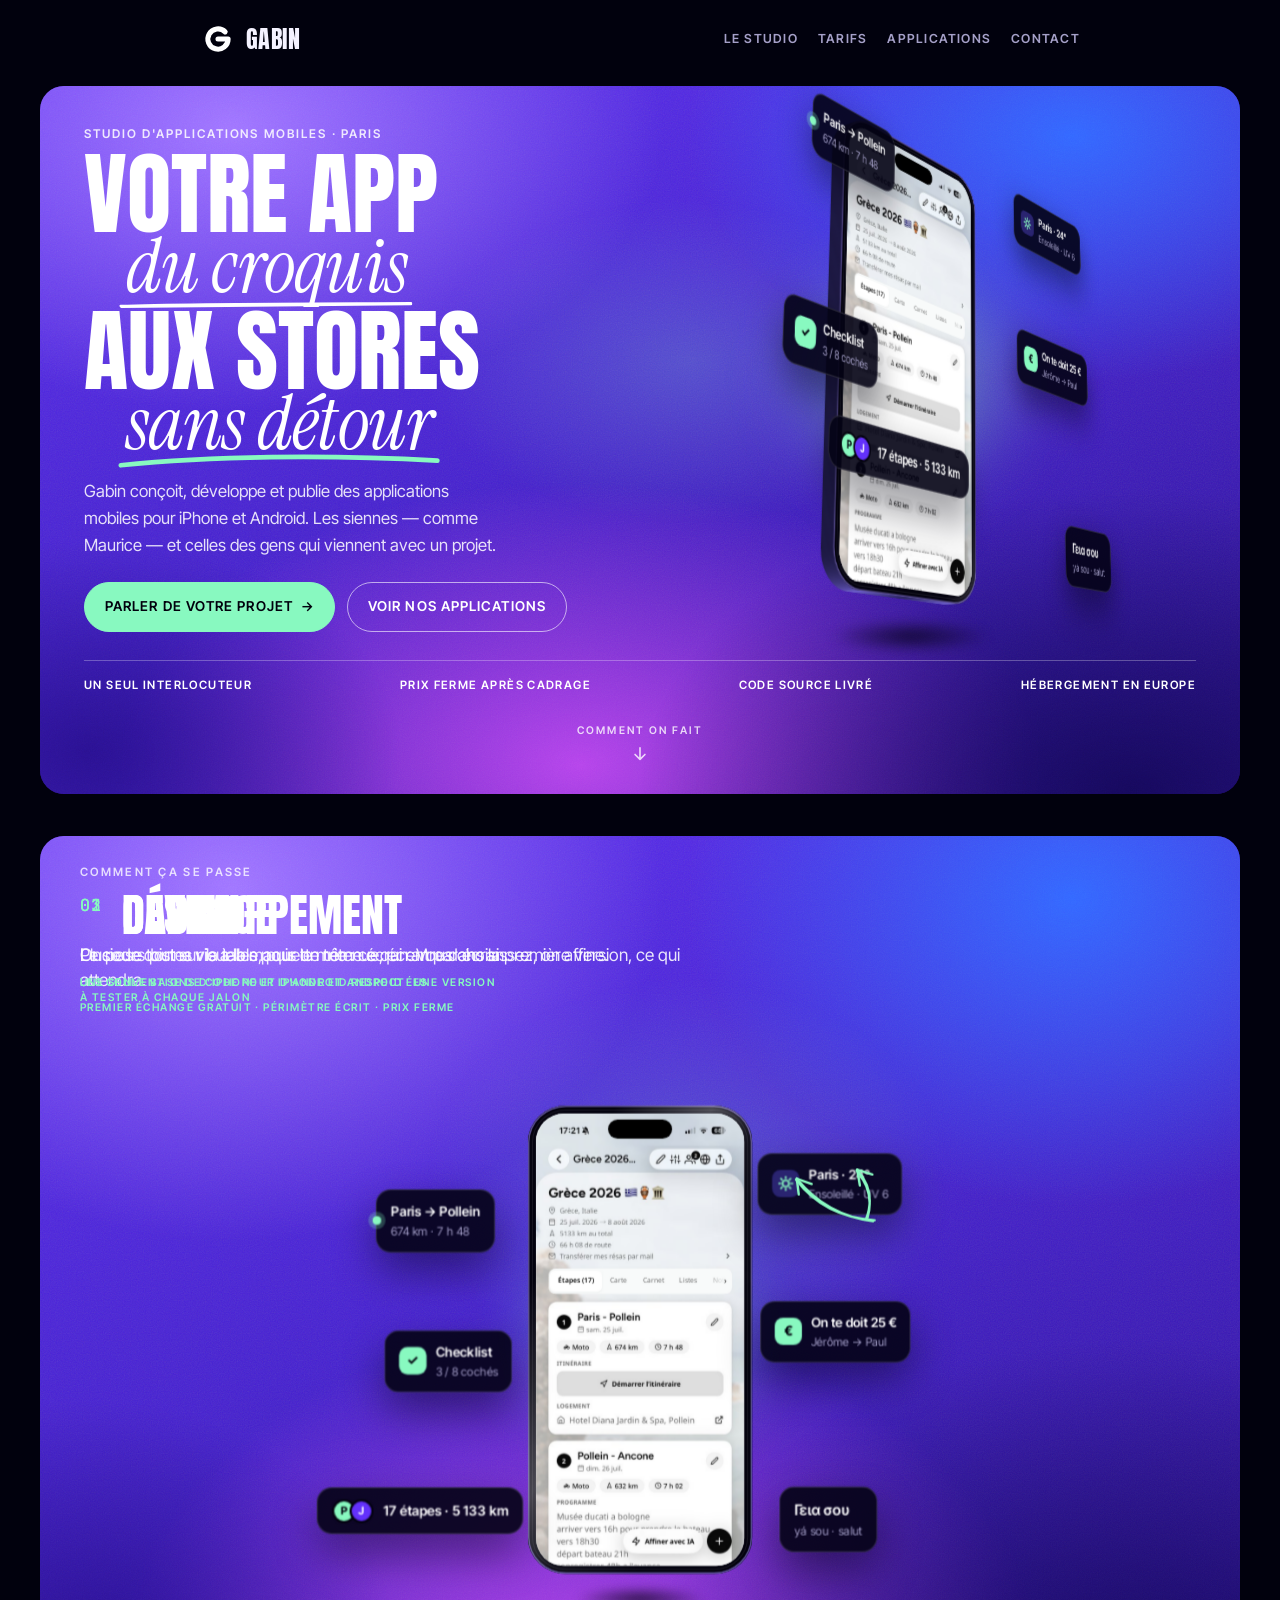
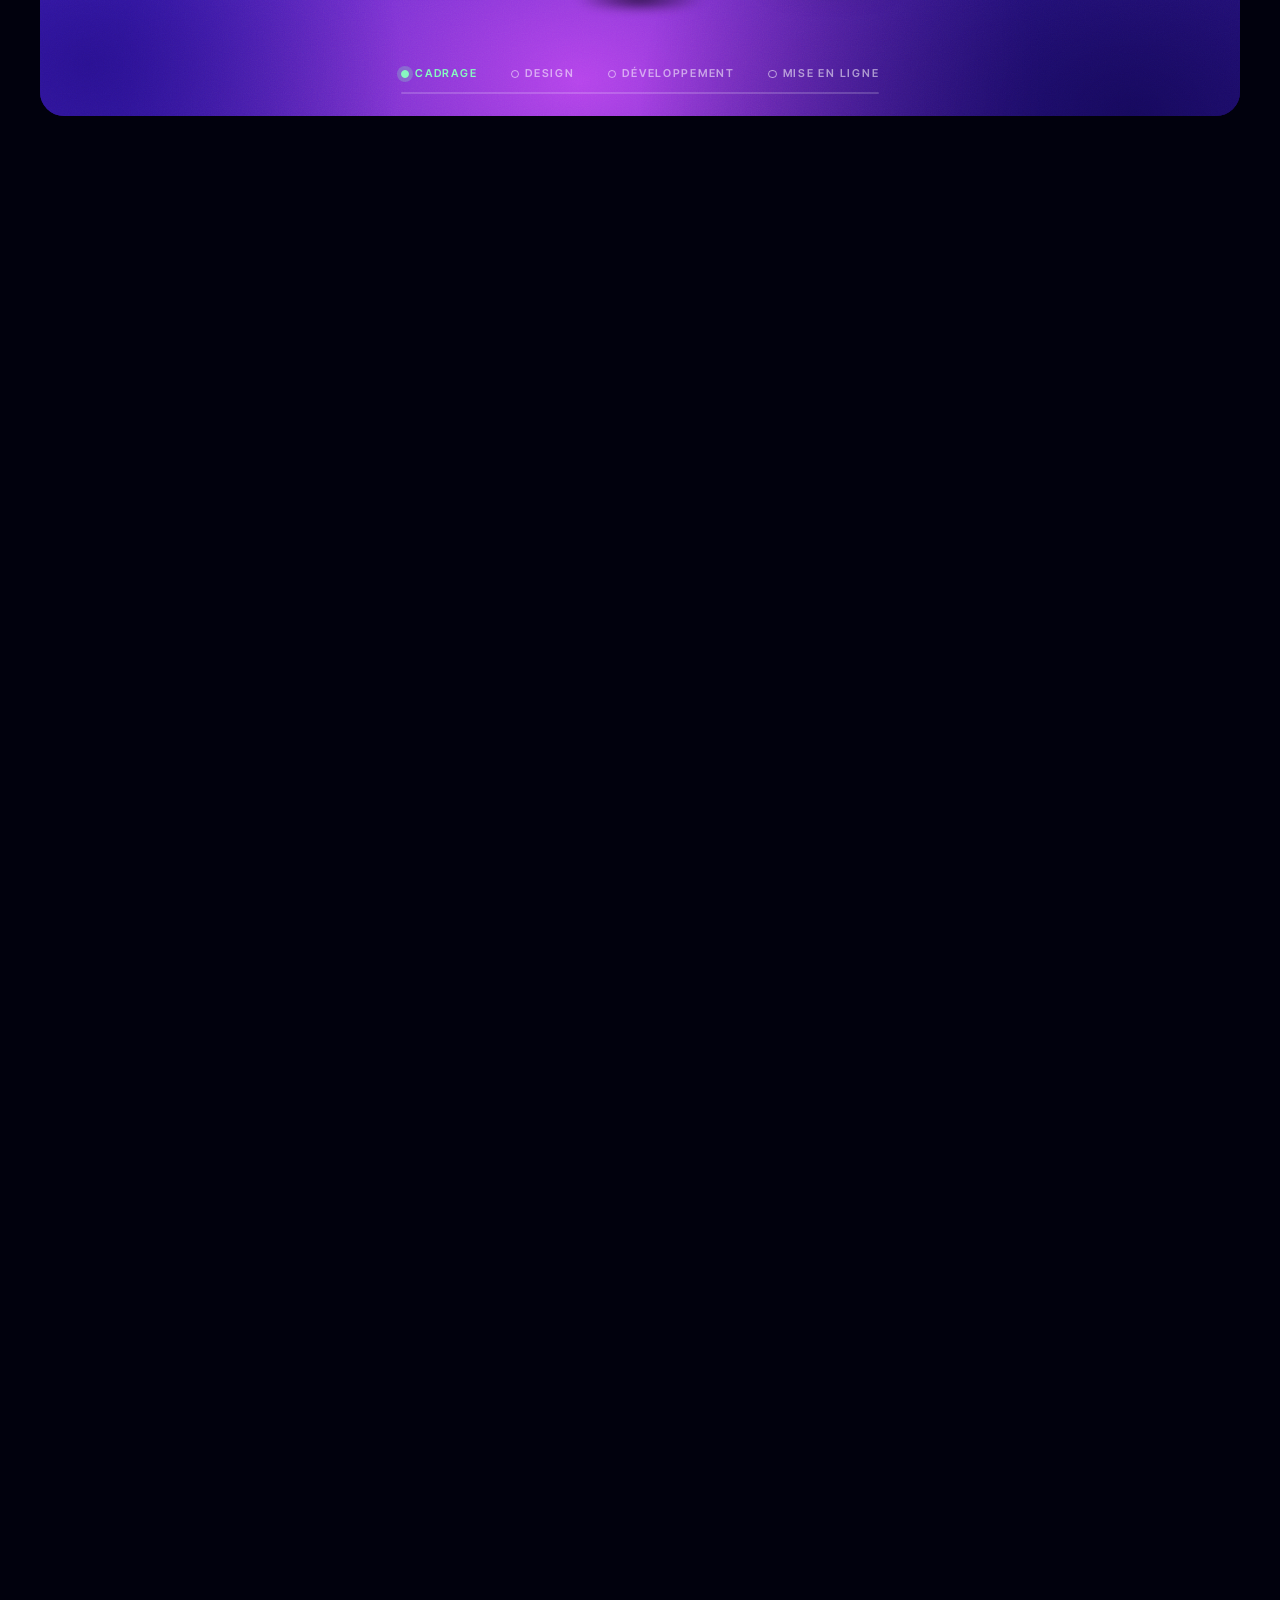
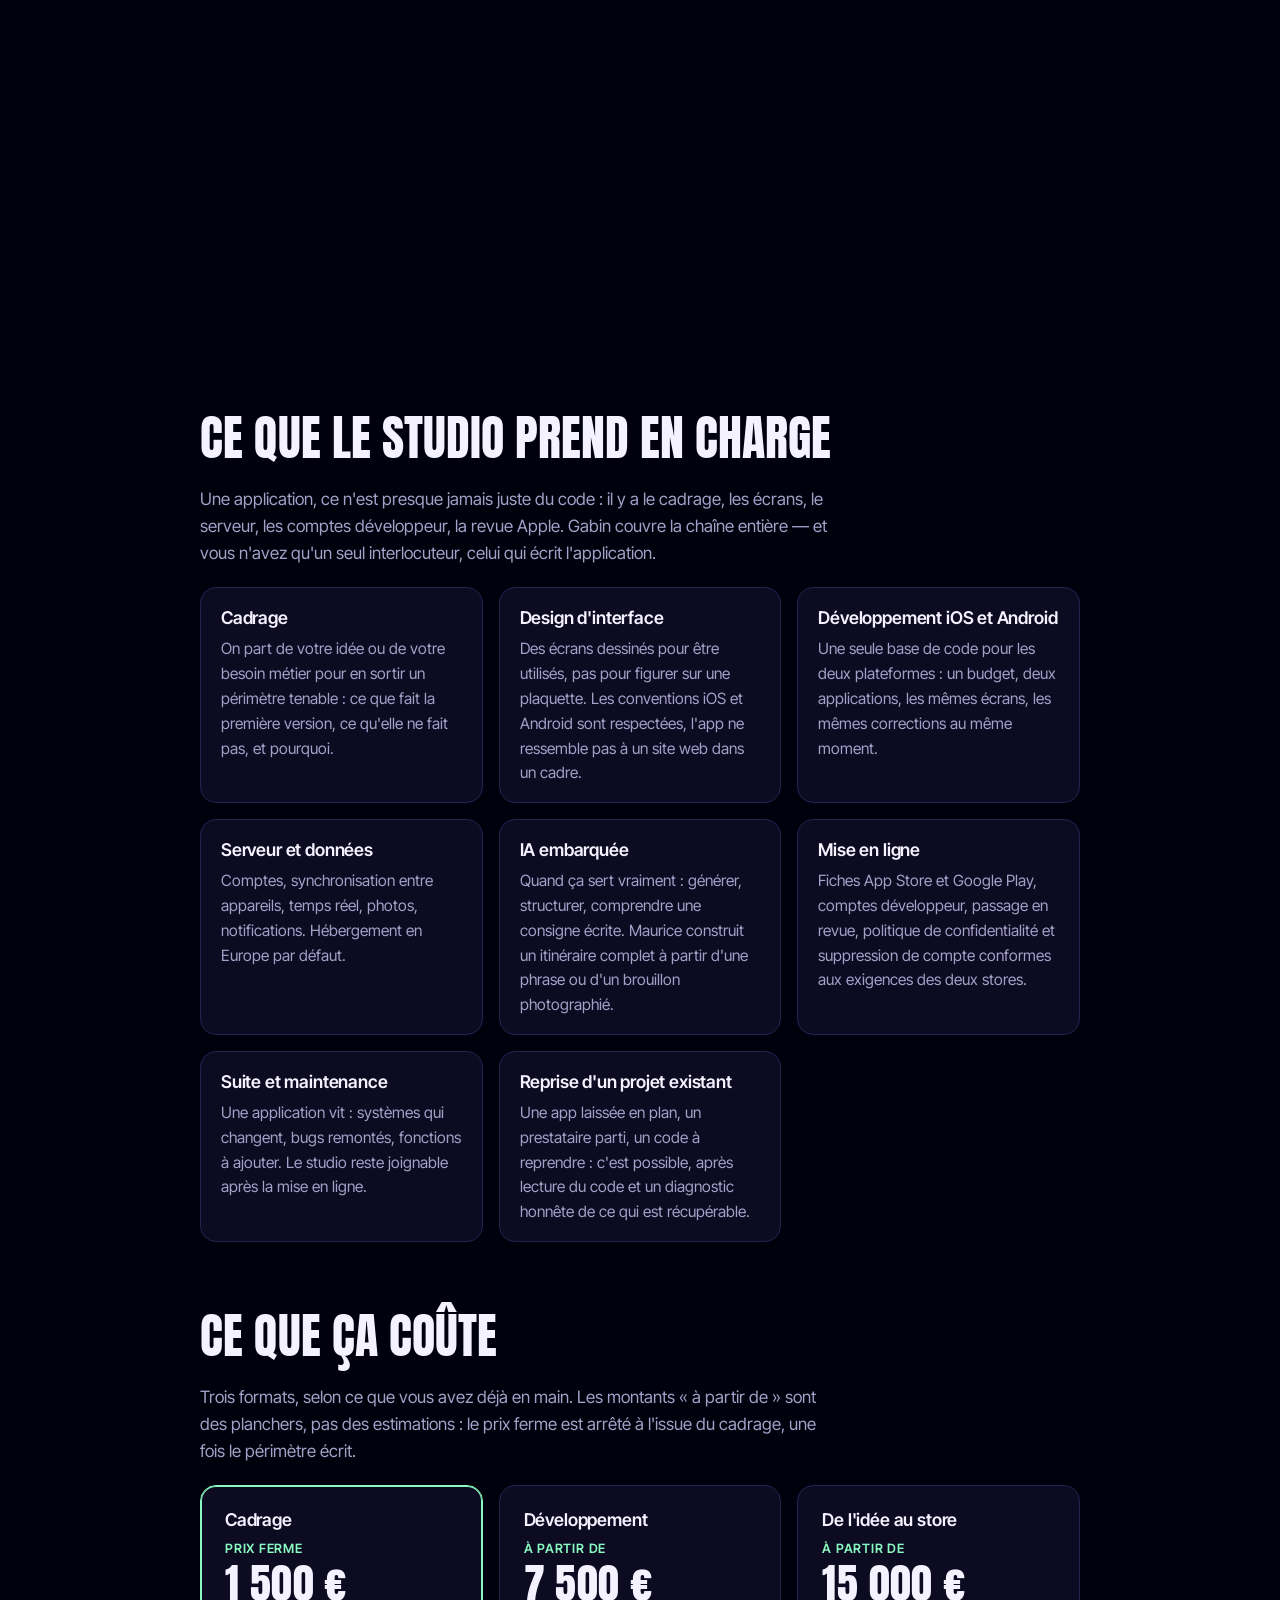
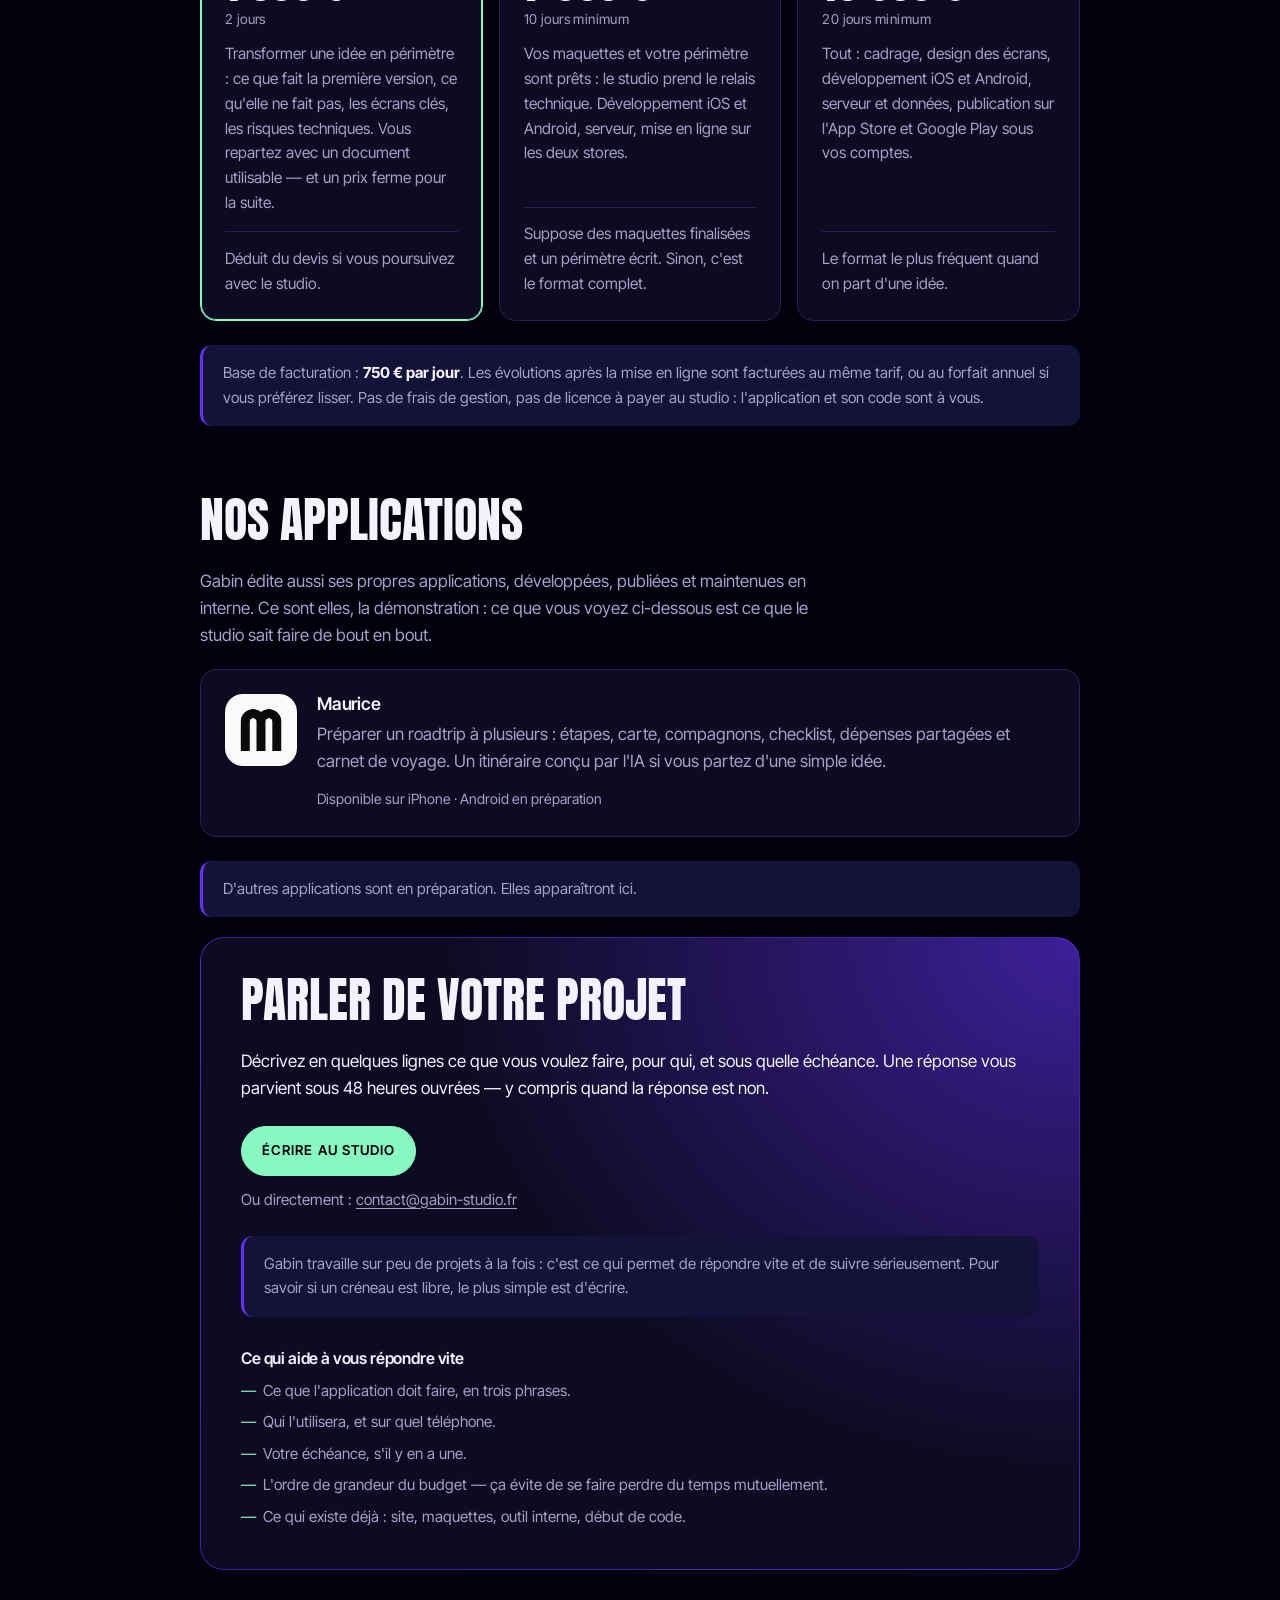
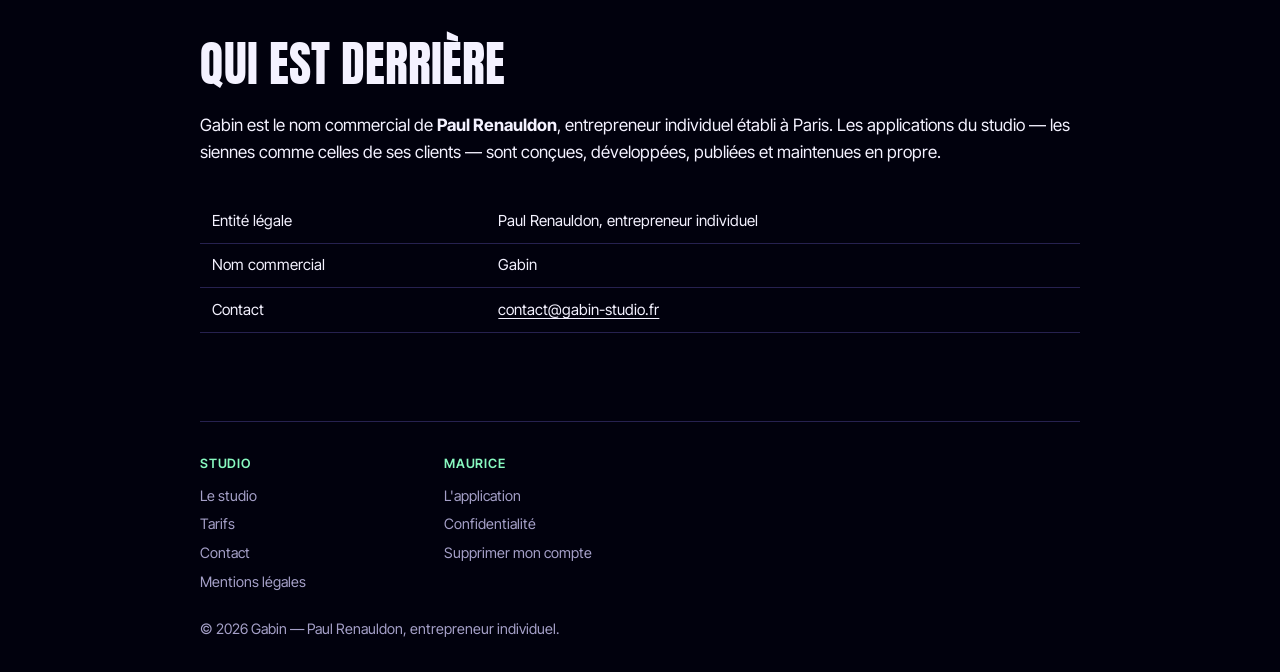
==== commit 49fe4a8f: "Essai : hero réduit au téléphone, process raconté au défilement - Hero : titre « Votre app du croqui" ====
--- a/index.html
+++ b/index.html
@@ -16,7 +16,7 @@
   <link rel="preconnect" href="https://fonts.gstatic.com" crossorigin>
   <link href="https://fonts.googleapis.com/css2?family=Anton&family=Instrument+Serif:ital@0;1&family=Inter+Tight:wght@400;500;600;700&family=Noto+Sans:wght@400;600&family=Caveat:wght@500;700&family=JetBrains+Mono:wght@400;500&display=swap" rel="stylesheet">
   <link rel="stylesheet" href="styles.css">
-  <script>if(!matchMedia("(prefers-reduced-motion: reduce)").matches)document.documentElement.classList.add("intro")</script>
+  <script>document.documentElement.classList.add("js");if(!matchMedia("(prefers-reduced-motion: reduce)").matches)document.documentElement.classList.add("intro")</script>
 </head>
 <body>
   <div class="wrap">
@@ -31,175 +31,262 @@
     </header>
 
     <main>
-      <section class="hero poster" data-hero>
+      <section class="hero poster hero--phone" data-hero>
         <div class="mesh" aria-hidden="true"><i></i><i></i><i></i><i></i><i></i><i></i></div>
-        <p class="eyebrow">Studio d'applications mobiles · Paris</p>
-        <div class="poster-stage">
-          <h1 class="poster-title">
-            <span class="poster-line poster-line--1"><span class="t-block">Votre app</span> <span class="t-serif t-mark">du croquis<svg class="mark" viewBox="0 0 420 30" aria-hidden="true" data-mark="pencil"><path d="M5 17 C87 14, 170 14, 414 13 M6 18 C118 18, 230 17, 414 14" pathLength="1" stroke-width="3.4" stroke="#fff"/></svg></span></span>
-            <span class="poster-line poster-line--2"><span class="t-block">aux stores</span> <span class="t-serif t-mark">sans détour<svg class="mark mark--mint" viewBox="0 0 420 30" aria-hidden="true" data-mark="mint"><path pathLength="1" d="M6 21 C 120 9, 270 7, 414 15"/></svg></span></span>
-          </h1>
-          <div class="stage" data-stage aria-hidden="true">
-            <svg class="stage-ink" data-ink><path class="ink-arrow" data-arrow="0" pathLength="1"/><path class="ink-arrow" data-arrow="1" pathLength="1"/><path class="ink-frame" data-frame pathLength="1"/></svg>
-            <div class="stamp" data-stamp><span>Version 1</span></div>
-            <p class="board-label" data-blabel="qui">Pour qui ?</p>
-            <p class="board-label" data-blabel="comment">Comment ?</p>
-            <p class="board-label" data-blabel="modele">Modèle éco.</p>
-            <p class="board-label" data-blabel="idees">Les idées</p>
-            <p class="board-label" data-blabel="mvp">Dans la première version</p>
-            <p class="board-label board-label--muted" data-blabel="tard">Plus tard</p>
-            <div class="postit postit--ctx" data-pi="qui"><span>Les groupes qui partent en roadtrip</span></div>
-            <div class="postit postit--ctx" data-pi="comment"><span>iPhone d’abord, on rejoint par un lien</span></div>
-            <div class="postit postit--ctx" data-pi="modele"><span>Freemium, zéro pub</span></div>
-            <div class="postit" data-pi="etapes"><span>Étapes &amp; itinéraire</span><i class="pi-check" data-picheck="etapes"><svg viewBox="0 0 16 16" aria-hidden="true"><path pathLength="1" d="M3.4 8.6 6.5 11.5 12.6 4.8"/></svg></i></div>
-            <div class="postit" data-pi="carte"><span>Carte du voyage</span><i class="pi-check" data-picheck="carte"><svg viewBox="0 0 16 16" aria-hidden="true"><path pathLength="1" d="M3.4 8.6 6.5 11.5 12.6 4.8"/></svg></i></div>
-            <div class="postit" data-pi="depenses"><span>Dépenses partagées</span><i class="pi-check" data-picheck="depenses"><svg viewBox="0 0 16 16" aria-hidden="true"><path pathLength="1" d="M3.4 8.6 6.5 11.5 12.6 4.8"/></svg></i></div>
-            <div class="postit" data-pi="checklist"><span>Checklist</span><i class="pi-check" data-picheck="checklist"><svg viewBox="0 0 16 16" aria-hidden="true"><path pathLength="1" d="M3.4 8.6 6.5 11.5 12.6 4.8"/></svg></i></div>
-            <div class="postit" data-pi="chat"><span>Chat de groupe</span></div>
-            <div class="postit" data-pi="hotels"><span>Résa d’hôtels</span></div>
-            <div class="piste" data-piste="0"><svg viewBox="0 0 920 2000" aria-hidden="true">
-<rect width="920" height="2000" fill="#0E0C24"/>
-<rect x="56" y="156" width="88" height="88" rx="44" fill="#241F52"/><rect x="170" y="186" width="230" height="30" rx="15" fill="#2C2763"/><rect x="500" y="157" width="365" height="86" rx="43" fill="#241F52"/>
-<text x="55" y="384" font-size="104" fill="#F4F2FF" font-family="Anton, Impact, sans-serif" font-weight="400">GRÈCE 2026</text>
-<rect x="55" y="415" width="210" height="30" rx="15" fill="#2C2763"/><rect x="55" y="465" width="380" height="30" rx="15" fill="#2C2763"/><rect x="55" y="515" width="270" height="30" rx="15" fill="#2C2763"/><rect x="55" y="565" width="290" height="30" rx="15" fill="#2C2763"/><rect x="55" y="615" width="470" height="30" rx="15" fill="#2C2763"/>
-<rect x="58" y="686" width="804" height="111" rx="32" fill="#241F52"/><rect x="68" y="697" width="204" height="89" rx="26" fill="#88F9C0"/><text x="170" y="755" font-size="40" fill="#01010D" font-family="'Inter Tight', system-ui, sans-serif" font-weight="700" text-anchor="middle">Étapes</text><text x="380" y="755" font-size="38" fill="#A5A0C8" font-family="'Inter Tight', system-ui, sans-serif" font-weight="500" text-anchor="middle">Carte</text><text x="590" y="755" font-size="38" fill="#A5A0C8" font-family="'Inter Tight', system-ui, sans-serif" font-weight="500" text-anchor="middle">Dépenses</text>
-<rect x="55" y="833" width="810" height="585" rx="48" fill="#1A1640"/><rect x="90" y="890" width="64" height="64" rx="32" fill="#88F9C0"/><text x="186" y="936" font-size="56" fill="#F4F2FF" font-family="'Inter Tight', system-ui, sans-serif" font-weight="700">Paris → Pollein</text><rect x="186" y="962" width="160" height="22" rx="11" fill="#2C2763"/>
-<rect x="92" y="1003" width="170" height="60" rx="30" fill="#241F52"/><rect x="282" y="1003" width="196" height="60" rx="30" fill="#241F52"/><rect x="498" y="1003" width="178" height="60" rx="30" fill="#241F52"/>
-<rect x="92" y="1140" width="736" height="108" rx="28" fill="#88F9C0"/><text x="460" y="1208" font-size="38" fill="#01010D" font-family="'Inter Tight', system-ui, sans-serif" font-weight="700" text-anchor="middle">Démarrer l’itinéraire</text>
-<rect x="92" y="1281" width="150" height="24" rx="12" fill="#2C2763"/><rect x="92" y="1340" width="600" height="32" rx="16" fill="#2C2763"/>
-<rect x="55" y="1446" width="810" height="600" rx="48" fill="#1A1640"/><rect x="90" y="1503" width="64" height="64" rx="32" fill="#88F9C0"/><text x="186" y="1549" font-size="56" fill="#F4F2FF" font-family="'Inter Tight', system-ui, sans-serif" font-weight="700">Pollein → Ancone</text>
-<rect x="92" y="1616" width="170" height="60" rx="30" fill="#241F52"/><rect x="282" y="1616" width="196" height="60" rx="30" fill="#241F52"/><rect x="498" y="1616" width="178" height="60" rx="30" fill="#241F52"/>
-<rect x="388" y="1842" width="350" height="100" rx="50" fill="#241F52"/><rect x="757" y="1837" width="106" height="106" rx="53" fill="#88F9C0"/><text x="810" y="1913" font-size="76" fill="#01010D" font-family="'Inter Tight', system-ui, sans-serif" font-weight="700" text-anchor="middle">+</text>
-</svg></div>
-            <div class="piste" data-piste="1"><svg viewBox="0 0 920 2000" aria-hidden="true">
-<rect width="920" height="2000" fill="#F3EEE4"/>
-<rect x="56" y="156" width="88" height="88" rx="44" fill="#EAE1D2"/><rect x="170" y="186" width="230" height="30" rx="15" fill="#E0D5C2"/><rect x="500" y="157" width="365" height="86" rx="43" fill="#EAE1D2"/>
-<text x="55" y="384" font-size="112" fill="#2B2118" font-family="'Instrument Serif', Georgia, serif" font-weight="400" font-style="italic">Grèce 2026</text>
-<rect x="55" y="415" width="210" height="30" rx="15" fill="#E0D5C2"/><rect x="55" y="465" width="380" height="30" rx="15" fill="#E0D5C2"/><rect x="55" y="515" width="270" height="30" rx="15" fill="#E0D5C2"/><rect x="55" y="565" width="290" height="30" rx="15" fill="#E0D5C2"/><rect x="55" y="615" width="470" height="30" rx="15" fill="#E0D5C2"/>
-<rect x="58" y="686" width="804" height="111" rx="32" fill="#EAE1D2"/><rect x="68" y="697" width="204" height="89" rx="26" fill="#C8643B"/><text x="170" y="755" font-size="40" fill="#FFFFFF" font-family="'Inter Tight', system-ui, sans-serif" font-weight="700" text-anchor="middle">Étapes</text><text x="380" y="755" font-size="38" fill="#8C7B66" font-family="'Inter Tight', system-ui, sans-serif" font-weight="500" text-anchor="middle">Carte</text><text x="590" y="755" font-size="38" fill="#8C7B66" font-family="'Inter Tight', system-ui, sans-serif" font-weight="500" text-anchor="middle">Dépenses</text>
-<rect x="55" y="833" width="810" height="585" rx="20" fill="#FFFDF8"/><rect x="90" y="890" width="64" height="64" rx="32" fill="#C8643B"/><text x="186" y="936" font-size="56" fill="#2B2118" font-family="'Instrument Serif', Georgia, serif" font-weight="700">Paris → Pollein</text><rect x="186" y="962" width="160" height="22" rx="11" fill="#E0D5C2"/>
-<rect x="92" y="1003" width="170" height="60" rx="30" fill="#EAE1D2"/><rect x="282" y="1003" width="196" height="60" rx="30" fill="#EAE1D2"/><rect x="498" y="1003" width="178" height="60" rx="30" fill="#EAE1D2"/>
-<rect x="92" y="1140" width="736" height="108" rx="28" fill="#2B2118"/><text x="460" y="1208" font-size="38" fill="#F3EEE4" font-family="'Inter Tight', system-ui, sans-serif" font-weight="700" text-anchor="middle">Démarrer l’itinéraire</text>
-<rect x="92" y="1281" width="150" height="24" rx="12" fill="#E0D5C2"/><rect x="92" y="1340" width="600" height="32" rx="16" fill="#E0D5C2"/>
-<rect x="55" y="1446" width="810" height="600" rx="20" fill="#FFFDF8"/><rect x="90" y="1503" width="64" height="64" rx="32" fill="#C8643B"/><text x="186" y="1549" font-size="56" fill="#2B2118" font-family="'Instrument Serif', Georgia, serif" font-weight="700">Pollein → Ancone</text>
-<rect x="92" y="1616" width="170" height="60" rx="30" fill="#EAE1D2"/><rect x="282" y="1616" width="196" height="60" rx="30" fill="#EAE1D2"/><rect x="498" y="1616" width="178" height="60" rx="30" fill="#EAE1D2"/>
-<rect x="388" y="1842" width="350" height="100" rx="50" fill="#EAE1D2"/><rect x="757" y="1837" width="106" height="106" rx="53" fill="#C8643B"/><text x="810" y="1913" font-size="76" fill="#FFFFFF" font-family="'Inter Tight', system-ui, sans-serif" font-weight="700" text-anchor="middle">+</text>
-</svg></div>
-            <div class="piste" data-piste="2"><img src="assets/ecrans/base.jpg" alt="" width="480" height="1043"></div>
-            <p class="piste-label" data-plabel="0"><i style="background:#0E0C24"></i><i style="background:#6331FB"></i><i style="background:#88F9C0"></i>Nuit</p><p class="piste-label" data-plabel="1"><i style="background:#F3EEE4"></i><i style="background:#C8643B"></i><i style="background:#2B2118"></i>Sable</p><p class="piste-label" data-plabel="2"><i style="background:#FFFFFF"></i><i style="background:#0A0A0A"></i><i style="background:#EEF1F4"></i>Clair</p>
-            <p class="keep" data-retenue><svg viewBox="0 0 16 16" aria-hidden="true"><path pathLength="1" d="M3.2 8.6 6.4 11.6 12.8 4.6"/></svg>Retenue</p>
-            <p class="piste-label piste-label--ref" data-reflabel>Maquette retenue</p>
-            <div class="code" data-code>
-              <p class="code-bar"><i></i><i></i><i></i><span>Etapes.tsx</span></p>
-              <ol class="code-lines">
-              <li data-line="0"><span class="hl"></span><code><span class="k">export function</span> <span class="f">Etapes</span>({ <span class="a">voyage</span> }) {</code></li>
-              <li data-line="1"><span class="hl"></span><code>  <span class="k">return</span> (</code></li>
-              <li data-line="2"><span class="hl"></span><code>    &lt;<span class="t">Ecran</span>&gt;</code></li>
-              <li data-line="3"><span class="hl"></span><code>      &lt;<span class="t">EnTete</span> <span class="a">voyage</span>={voyage} /&gt;</code></li>
-              <li data-line="4"><span class="hl"></span><code>      &lt;<span class="t">Onglets</span> <span class="a">actif</span>=<span class="s">"Étapes"</span> /&gt;</code></li>
-              <li data-line="5"><span class="hl"></span><code>      &lt;<span class="t">Etape</span> <span class="a">trajet</span>=<span class="s">"Paris → Pollein"</span> /&gt;</code></li>
-              <li data-line="6"><span class="hl"></span><code>      &lt;<span class="t">Etape</span> <span class="a">trajet</span>=<span class="s">"Pollein → Ancone"</span> /&gt;</code></li>
-              <li data-line="7"><span class="hl"></span><code>    &lt;/<span class="t">Ecran</span>&gt;</code></li>
-              <li data-line="8"><span class="hl"></span><code>  );</code></li>
-              <li data-line="9"><span class="hl"></span><code>}</code></li>
-              </ol>
-            </div>
-            <p class="badge" data-badge><i></i><span>Version de test</span><span class="badge-num"><span data-strip><b>0.1</b><b>0.2</b><b>0.3</b></span></span></p>
-            <div class="device-scene" data-scene>
-              <div class="device-glow"></div>
-              <div class="device" data-device>
-                <div class="device-body">
-                  <div class="device-edge" style="--z:-1"></div><div class="device-edge" style="--z:-2"></div><div class="device-edge" style="--z:-3"></div><div class="device-edge" style="--z:-4"></div><div class="device-edge" style="--z:-5"></div><div class="device-edge" style="--z:-6"></div><div class="device-edge" style="--z:-7"></div><div class="device-edge" style="--z:-8"></div><div class="device-edge" style="--z:-9"></div><div class="device-edge" style="--z:-10"></div>
-                  <div class="device-back"><span>m</span></div>
-                  <div class="device-buttons"><i></i><i></i><i></i></div>
-                  <div class="device-front">
-                    <div class="device-bezel"></div>
-                    <div class="device-screen" data-screen>
-                      <div class="screen-live" data-live>
-                        <img class="screen-base" src="assets/ecrans/base.jpg" alt="" width="480" height="1043">
-                        <div class="tabbar" data-tabbar>
-                          <div class="tabbar-track" data-track>
-                            <span class="tab-pill" data-pill></span>
-                            <span class="tab is-active">Étapes (17)</span><span class="tab">Carte</span><span class="tab">Carnet</span><span class="tab">Listes</span><span class="tab">Notes</span><span class="tab">Dépenses</span><span class="tab">Lexique</span><span class="tab">Infos</span>
-                          </div>
-                        </div>
-                        <div class="tab-panels">
-                          <img class="tab-panel is-active" data-tab="0" src="assets/ecrans/onglet-etapes.jpg" alt="" width="480" height="628">
-                          <img class="tab-panel" data-tab="1" src="assets/ecrans/onglet-carte.jpg" alt="" width="480" height="628">
-                          <img class="tab-panel" data-tab="5" src="assets/ecrans/onglet-depenses.jpg" alt="" width="480" height="628">
-                          <img class="tab-panel" data-tab="6" src="assets/ecrans/onglet-lexique.jpg" alt="" width="480" height="628">
-                        </div>
-                        <div class="sheet-dim" data-dim></div>
-                        <img class="sheet-top" data-sheet-top="participants" src="assets/ecrans/feuille-participants-haut.jpg" alt="" width="480" height="74">
-                        <img class="sheet" data-sheet="resas" src="assets/ecrans/feuille-resas.jpg" alt="" width="480" height="695" loading="lazy">
-                        <img class="sheet" data-sheet="participants" src="assets/ecrans/feuille-participants.jpg" alt="" width="480" height="969" loading="lazy">
-                        <div class="device-tap"></div>
+        <div class="hero-grid2">
+          <div class="hero-head">
+            <p class="eyebrow">Studio d'applications mobiles · Paris</p>
+            <h1 class="hero-title">
+              <span class="t-block">Votre app</span>
+              <span class="t-serif t-mark">du croquis<svg class="mark" viewBox="0 0 420 30" aria-hidden="true" data-mark="pencil"><path d="M5 17 C87 14, 170 14, 414 13 M6 18 C118 18, 230 17, 414 14" pathLength="1" stroke-width="3.4" stroke="#fff"/></svg></span>
+              <span class="t-block">aux stores</span>
+              <span class="t-serif t-mark">sans détour<svg class="mark mark--mint" viewBox="0 0 420 30" aria-hidden="true" data-mark="mint"><path pathLength="1" d="M6 21 C 120 9, 270 7, 414 15"/></svg></span>
+            </h1>
+          </div>
+          <div class="hero-phone" data-hero-phone aria-hidden="true">
+        <div class="device-scene" data-scene>
+          <div class="device-glow"></div>
+          <div class="device" data-device>
+            <div class="device-body">
+              <div class="device-edge" style="--z:-1"></div><div class="device-edge" style="--z:-2"></div><div class="device-edge" style="--z:-3"></div><div class="device-edge" style="--z:-4"></div><div class="device-edge" style="--z:-5"></div><div class="device-edge" style="--z:-6"></div><div class="device-edge" style="--z:-7"></div><div class="device-edge" style="--z:-8"></div><div class="device-edge" style="--z:-9"></div><div class="device-edge" style="--z:-10"></div>
+              <div class="device-back"><span>m</span></div>
+              <div class="device-buttons"><i></i><i></i><i></i></div>
+              <div class="device-front">
+                <div class="device-bezel"></div>
+                <div class="device-screen" data-screen>
+                  <div class="screen-live" data-live>
+                    <img class="screen-base" src="assets/ecrans/base.jpg" alt="" width="480" height="1043">
+                    <div class="tabbar" data-tabbar>
+                      <div class="tabbar-track" data-track>
+                        <span class="tab-pill" data-pill></span>
+                        <span class="tab is-active">Étapes (17)</span><span class="tab">Carte</span><span class="tab">Carnet</span><span class="tab">Listes</span><span class="tab">Notes</span><span class="tab">Dépenses</span><span class="tab">Lexique</span><span class="tab">Infos</span>
                       </div>
-                      <div class="screen-intro" data-intro>
-                        <div class="screen-wire" data-wire><svg class="wf" viewBox="0 0 920 2000" aria-hidden="true">
-<rect width="920" height="2000" fill="#fff"/>
-<rect x="56" y="156" width="88" height="88" rx="44" fill="#E6E8F0"/><rect x="170" y="186" width="230" height="30" rx="15" fill="#D3D6E2"/><rect x="500" y="157" width="365" height="86" rx="43" fill="#E6E8F0"/>
-<rect x="55" y="318" width="440" height="66" rx="16" fill="#BFC3D3"/>
-<rect x="55" y="415" width="210" height="30" rx="15" fill="#E6E8F0"/><rect x="55" y="465" width="380" height="30" rx="15" fill="#E6E8F0"/><rect x="55" y="515" width="270" height="30" rx="15" fill="#E6E8F0"/><rect x="55" y="565" width="290" height="30" rx="15" fill="#E6E8F0"/><rect x="55" y="615" width="470" height="30" rx="15" fill="#E6E8F0"/>
-<rect x="58" y="686" width="804" height="111" rx="32" fill="#E6E8F0"/><rect x="68" y="697" width="204" height="89" rx="26" fill="#fff"/>
-<rect x="55" y="833" width="810" height="585" rx="48" fill="#F3F4F8"/><rect x="90" y="890" width="64" height="64" rx="32" fill="#BFC3D3"/><rect x="186" y="882" width="330" height="42" rx="21" fill="#D3D6E2"/><rect x="186" y="945" width="160" height="24" rx="12" fill="#E6E8F0"/>
-<rect x="92" y="1003" width="170" height="60" rx="30" fill="#E6E8F0"/><rect x="282" y="1003" width="196" height="60" rx="30" fill="#E6E8F0"/><rect x="498" y="1003" width="178" height="60" rx="30" fill="#E6E8F0"/>
-<rect x="92" y="1092" width="150" height="24" rx="12" fill="#E6E8F0"/><rect x="92" y="1140" width="736" height="108" rx="28" fill="#E6E8F0"/><rect x="92" y="1281" width="150" height="24" rx="12" fill="#E6E8F0"/><rect x="92" y="1340" width="600" height="32" rx="16" fill="#E6E8F0"/>
-<rect x="55" y="1446" width="810" height="600" rx="48" fill="#F3F4F8"/><rect x="90" y="1503" width="64" height="64" rx="32" fill="#BFC3D3"/><rect x="186" y="1495" width="360" height="42" rx="21" fill="#D3D6E2"/>
-<rect x="92" y="1616" width="170" height="60" rx="30" fill="#E6E8F0"/><rect x="282" y="1616" width="196" height="60" rx="30" fill="#E6E8F0"/><rect x="498" y="1616" width="178" height="60" rx="30" fill="#E6E8F0"/>
-<rect x="388" y="1842" width="350" height="100" rx="50" fill="#D3D6E2"/><rect x="757" y="1837" width="106" height="106" rx="53" fill="#BFC3D3"/>
-</svg></div>
-                        <div class="screen-real" data-real="0"></div><div class="screen-real" data-real="1"></div><div class="screen-real" data-real="2"></div><div class="screen-real" data-real="3"></div>
-                        <div class="screen-flash" data-flash="0"></div><div class="screen-flash" data-flash="1"></div><div class="screen-flash" data-flash="2"></div><div class="screen-flash" data-flash="3"></div>
-                        <div class="screen-scan" data-scan></div>
-                      </div>
-                      <div class="screen-island" data-island></div>
-                      <div class="screen-light" data-light></div>
                     </div>
-                    <div class="device-glare"></div>
+                    <div class="tab-panels">
+                      <img class="tab-panel is-active" data-tab="0" src="assets/ecrans/onglet-etapes.jpg" alt="" width="480" height="628">
+                      <img class="tab-panel" data-tab="1" src="assets/ecrans/onglet-carte.jpg" alt="" width="480" height="628">
+                      <img class="tab-panel" data-tab="5" src="assets/ecrans/onglet-depenses.jpg" alt="" width="480" height="628">
+                      <img class="tab-panel" data-tab="6" src="assets/ecrans/onglet-lexique.jpg" alt="" width="480" height="628">
+                    </div>
+                    <div class="sheet-dim" data-dim></div>
+                    <img class="sheet-top" data-sheet-top="participants" src="assets/ecrans/feuille-participants-haut.jpg" alt="" width="480" height="74">
+                    <img class="sheet" data-sheet="resas" src="assets/ecrans/feuille-resas.jpg" alt="" width="480" height="695" loading="lazy">
+                    <img class="sheet" data-sheet="participants" src="assets/ecrans/feuille-participants.jpg" alt="" width="480" height="969" loading="lazy">
+                    <div class="device-tap"></div>
                   </div>
+                  <div class="screen-island" data-island></div>
+                  <div class="screen-light" data-light></div>
                 </div>
-                <svg class="device-contour" viewBox="0 0 1000 2089" preserveAspectRatio="none" aria-hidden="true"><path data-contour pathLength="1" d="M500 -16 H830 A186 179 0 0 1 1016 163 V1926 A186 179 0 0 1 830 2105 H170 A186 179 0 0 1 -16 1926 V163 A186 179 0 0 1 170 -16 Z"/></svg>
-                <div class="device-notif" data-notif><img src="assets/icon.png" alt="" width="40" height="40"><p><span class="n-top"><b>App Store</b><span>maintenant</span></span><b class="n-title">Maurice est disponible</b><span class="n-sub">Version 1.0 · iPhone</span></p></div>
-                <div class="chip chip--a"><b>Paris → Pollein</b><small>674 km · 7 h 48</small></div>
-                <div class="chip chip--b"><span class="chip-check">€</span><b>On te doit 25 €</b><small>Jérôme → Paul</small></div>
-                <div class="chip chip--c"><span class="chip-avatars"><i>P</i><i>J</i></span><b>17 étapes · 5 133 km</b></div>
-                <div class="chip chip--d"><span class="chip-ico"><svg viewBox="0 0 16 16" aria-hidden="true"><circle cx="8" cy="8" r="3"/><path d="M8 1.5v1.6M8 12.9v1.6M1.5 8h1.6M12.9 8h1.6M3.4 3.4l1.1 1.1M11.5 11.5l1.1 1.1M3.4 12.6l1.1-1.1M11.5 4.5l1.1-1.1"/></svg></span><b>Paris · 24°</b><small>Ensoleillé · UV 6</small></div>
-                <div class="chip chip--e"><span class="chip-check">✓</span><b>Checklist</b><small>3 / 8 cochés</small></div>
-                <div class="chip chip--f"><b>Γεια σου</b><small>yá sou · salut</small></div>
+                <div class="device-glare"></div>
               </div>
-              <div class="device-shadow"></div>
-            </div>
-            <svg class="note-ink" data-note-ink></svg>
-            <p class="hero-note" data-note="0"></p><p class="hero-note" data-note="1"></p><p class="hero-note" data-note="2"></p><p class="hero-note" data-note="3"></p>
-          </div>
-          <div class="rail" data-rail>
-            <ol class="rail-steps">
-              <li><button type="button" data-step="0">Cadrage</button></li>
-              <li><button type="button" data-step="1">Design</button></li>
-              <li><button type="button" data-step="2">Développement</button></li>
-              <li><button type="button" data-step="3">Mise en ligne</button></li>
-            </ol>
-            <span class="rail-track"><span class="rail-fill" data-rail-fill></span></span>
-            <button type="button" class="rail-replay" data-replay><svg viewBox="0 0 20 20" aria-hidden="true"><path d="M15.5 6.5A6.5 6.5 0 1 0 16.5 11"/><path d="M16 2.5v4.5h-4.5"/></svg>Revoir</button>
-          </div>
-        </div>
-        <div class="poster-foot">
-          <div>
+            </div>
+            <div class="device-notif" data-notif><img src="assets/icon.png" alt="" width="40" height="40"><p><span class="n-top"><b>App Store</b><span>maintenant</span></span><b class="n-title">Maurice est disponible</b><span class="n-sub">Version 1.0 · iPhone</span></p></div>
+            <div class="chip chip--a"><b>Paris → Pollein</b><small>674 km · 7 h 48</small></div>
+            <div class="chip chip--b"><span class="chip-check">€</span><b>On te doit 25 €</b><small>Jérôme → Paul</small></div>
+            <div class="chip chip--c"><span class="chip-avatars"><i>P</i><i>J</i></span><b>17 étapes · 5 133 km</b></div>
+            <div class="chip chip--d"><span class="chip-ico"><svg viewBox="0 0 16 16" aria-hidden="true"><circle cx="8" cy="8" r="3"/><path d="M8 1.5v1.6M8 12.9v1.6M1.5 8h1.6M12.9 8h1.6M3.4 3.4l1.1 1.1M11.5 11.5l1.1 1.1M3.4 12.6l1.1-1.1M11.5 4.5l1.1-1.1"/></svg></span><b>Paris · 24°</b><small>Ensoleillé · UV 6</small></div>
+            <div class="chip chip--e"><span class="chip-check">✓</span><b>Checklist</b><small>3 / 8 cochés</small></div>
+            <div class="chip chip--f"><b>Γεια σου</b><small>yá sou · salut</small></div>
+          </div>
+          <div class="device-shadow"></div>
+        </div>
+          </div>
+          <div class="hero-text">
             <p class="lead">Gabin conçoit, développe et publie des applications mobiles pour iPhone et Android. Les siennes — comme Maurice — et celles des gens qui viennent avec un projet.</p>
             <div class="cta-row">
               <a class="btn btn--primary" href="#contact">Parler de votre projet <span aria-hidden="true">→</span></a>
               <a class="btn btn--ghost" href="#applications">Voir nos applications</a>
             </div>
           </div>
-          <ul class="poster-facts">
-            <li>Un seul interlocuteur</li>
-            <li>Prix ferme après cadrage</li>
-            <li>Code source livré</li>
-            <li>Hébergement en Europe</li>
-          </ul>
-        </div>
-        <p class="poster-tools"><span class="poster-tools-head">Livré sur</span> <span>App Store</span> <span>Google Play</span></p>
+        </div>
+        <ul class="poster-facts">
+          <li>Un seul interlocuteur</li>
+          <li>Prix ferme après cadrage</li>
+          <li>Code source livré</li>
+          <li>Hébergement en Europe</li>
+        </ul>
+        <a class="scroll-cue" href="#methode">Comment on fait<svg viewBox="0 0 20 20" aria-hidden="true"><path d="M10 3v13M4.5 10.5 10 16l5.5-5.5"/></svg></a>
+      </section>
+
+      <section class="story" id="methode" data-story>
+        <div class="story-pin" data-pin>
+          <div class="story-card">
+            <div class="mesh" aria-hidden="true"><i></i><i></i><i></i><i></i><i></i><i></i></div>
+            <div class="story-head">
+              <h2 class="story-kicker">Comment ça se passe</h2>
+              <ol class="story-caps">
+              <li class="story-cap is-active" data-cap="0">
+                <h3><span class="story-num">01</span> Cadrage</h3>
+                <p>On pose tout sur la table, puis on trie : ce qui entre dans la première version, ce qui attendra.</p>
+                <p class="story-meta">Premier échange gratuit · périmètre écrit · prix ferme</p>
+              </li>
+              <li class="story-cap" data-cap="1">
+                <h3><span class="story-num">02</span> Design</h3>
+                <p>Plusieurs pistes visuelles pour le même écran. Vous choisissez, on affine.</p>
+                <p class="story-meta">Les conventions d'iPhone et d'Android respectées</p>
+              </li>
+              <li class="story-cap" data-cap="2">
+                <h3><span class="story-num">03</span> Développement</h3>
+                <p>Le code donne vie à la maquette retenue, écran par écran.</p>
+                <p class="story-meta">Une seule base de code pour iPhone et Android · une version à tester à chaque jalon</p>
+              </li>
+              <li class="story-cap" data-cap="3">
+                <h3><span class="story-num">04</span> Mise en ligne</h3>
+                <p>Votre app arrive sur l'App Store et Google Play, sous vos propres comptes.</p>
+                <p class="story-meta">Code source livré · un suivi si vous le souhaitez</p>
+                <a class="btn btn--primary story-cta" href="#contact">Parler de votre projet <span aria-hidden="true">→</span></a>
+              </li>
+              </ol>
+            </div>
+            <div class="story-body">
+              <div class="stage-box">
+              <div class="stage" data-stage aria-hidden="true">
+                <svg class="stage-ink" data-ink><path class="ink-arrow" data-arrow="0" pathLength="1"/><path class="ink-arrow" data-arrow="1" pathLength="1"/><path class="ink-frame" data-frame pathLength="1"/></svg>
+                <div class="stamp" data-stamp><span>Version 1</span></div>
+                <p class="board-label" data-blabel="qui">Pour qui ?</p>
+                <p class="board-label" data-blabel="comment">Comment ?</p>
+                <p class="board-label" data-blabel="modele">Modèle éco.</p>
+                <p class="board-label" data-blabel="idees">Les idées</p>
+                <p class="board-label" data-blabel="mvp">Dans la première version</p>
+                <p class="board-label board-label--muted" data-blabel="tard">Plus tard</p>
+                <div class="postit postit--ctx" data-pi="qui"><span>Les groupes qui partent en roadtrip</span></div>
+                <div class="postit postit--ctx" data-pi="comment"><span>iPhone d’abord, on rejoint par un lien</span></div>
+                <div class="postit postit--ctx" data-pi="modele"><span>Freemium, zéro pub</span></div>
+                <div class="postit" data-pi="etapes"><span>Étapes &amp; itinéraire</span><i class="pi-check" data-picheck="etapes"><svg viewBox="0 0 16 16" aria-hidden="true"><path pathLength="1" d="M3.4 8.6 6.5 11.5 12.6 4.8"/></svg></i></div>
+                <div class="postit" data-pi="carte"><span>Carte du voyage</span><i class="pi-check" data-picheck="carte"><svg viewBox="0 0 16 16" aria-hidden="true"><path pathLength="1" d="M3.4 8.6 6.5 11.5 12.6 4.8"/></svg></i></div>
+                <div class="postit" data-pi="depenses"><span>Dépenses partagées</span><i class="pi-check" data-picheck="depenses"><svg viewBox="0 0 16 16" aria-hidden="true"><path pathLength="1" d="M3.4 8.6 6.5 11.5 12.6 4.8"/></svg></i></div>
+                <div class="postit" data-pi="checklist"><span>Checklist</span><i class="pi-check" data-picheck="checklist"><svg viewBox="0 0 16 16" aria-hidden="true"><path pathLength="1" d="M3.4 8.6 6.5 11.5 12.6 4.8"/></svg></i></div>
+                <div class="postit" data-pi="chat"><span>Chat de groupe</span></div>
+                <div class="postit" data-pi="hotels"><span>Résa d’hôtels</span></div>
+                <div class="piste" data-piste="0"><svg viewBox="0 0 920 2000" aria-hidden="true">
+    <rect width="920" height="2000" fill="#0E0C24"/>
+    <rect x="56" y="156" width="88" height="88" rx="44" fill="#241F52"/><rect x="170" y="186" width="230" height="30" rx="15" fill="#2C2763"/><rect x="500" y="157" width="365" height="86" rx="43" fill="#241F52"/>
+    <text x="55" y="384" font-size="104" fill="#F4F2FF" font-family="Anton, Impact, sans-serif" font-weight="400">GRÈCE 2026</text>
+    <rect x="55" y="415" width="210" height="30" rx="15" fill="#2C2763"/><rect x="55" y="465" width="380" height="30" rx="15" fill="#2C2763"/><rect x="55" y="515" width="270" height="30" rx="15" fill="#2C2763"/><rect x="55" y="565" width="290" height="30" rx="15" fill="#2C2763"/><rect x="55" y="615" width="470" height="30" rx="15" fill="#2C2763"/>
+    <rect x="58" y="686" width="804" height="111" rx="32" fill="#241F52"/><rect x="68" y="697" width="204" height="89" rx="26" fill="#88F9C0"/><text x="170" y="755" font-size="40" fill="#01010D" font-family="'Inter Tight', system-ui, sans-serif" font-weight="700" text-anchor="middle">Étapes</text><text x="380" y="755" font-size="38" fill="#A5A0C8" font-family="'Inter Tight', system-ui, sans-serif" font-weight="500" text-anchor="middle">Carte</text><text x="590" y="755" font-size="38" fill="#A5A0C8" font-family="'Inter Tight', system-ui, sans-serif" font-weight="500" text-anchor="middle">Dépenses</text>
+    <rect x="55" y="833" width="810" height="585" rx="48" fill="#1A1640"/><rect x="90" y="890" width="64" height="64" rx="32" fill="#88F9C0"/><text x="186" y="936" font-size="56" fill="#F4F2FF" font-family="'Inter Tight', system-ui, sans-serif" font-weight="700">Paris → Pollein</text><rect x="186" y="962" width="160" height="22" rx="11" fill="#2C2763"/>
+    <rect x="92" y="1003" width="170" height="60" rx="30" fill="#241F52"/><rect x="282" y="1003" width="196" height="60" rx="30" fill="#241F52"/><rect x="498" y="1003" width="178" height="60" rx="30" fill="#241F52"/>
+    <rect x="92" y="1140" width="736" height="108" rx="28" fill="#88F9C0"/><text x="460" y="1208" font-size="38" fill="#01010D" font-family="'Inter Tight', system-ui, sans-serif" font-weight="700" text-anchor="middle">Démarrer l’itinéraire</text>
+    <rect x="92" y="1281" width="150" height="24" rx="12" fill="#2C2763"/><rect x="92" y="1340" width="600" height="32" rx="16" fill="#2C2763"/>
+    <rect x="55" y="1446" width="810" height="600" rx="48" fill="#1A1640"/><rect x="90" y="1503" width="64" height="64" rx="32" fill="#88F9C0"/><text x="186" y="1549" font-size="56" fill="#F4F2FF" font-family="'Inter Tight', system-ui, sans-serif" font-weight="700">Pollein → Ancone</text>
+    <rect x="92" y="1616" width="170" height="60" rx="30" fill="#241F52"/><rect x="282" y="1616" width="196" height="60" rx="30" fill="#241F52"/><rect x="498" y="1616" width="178" height="60" rx="30" fill="#241F52"/>
+    <rect x="388" y="1842" width="350" height="100" rx="50" fill="#241F52"/><rect x="757" y="1837" width="106" height="106" rx="53" fill="#88F9C0"/><text x="810" y="1913" font-size="76" fill="#01010D" font-family="'Inter Tight', system-ui, sans-serif" font-weight="700" text-anchor="middle">+</text>
+    </svg></div>
+                <div class="piste" data-piste="1"><svg viewBox="0 0 920 2000" aria-hidden="true">
+    <rect width="920" height="2000" fill="#F3EEE4"/>
+    <rect x="56" y="156" width="88" height="88" rx="44" fill="#EAE1D2"/><rect x="170" y="186" width="230" height="30" rx="15" fill="#E0D5C2"/><rect x="500" y="157" width="365" height="86" rx="43" fill="#EAE1D2"/>
+    <text x="55" y="384" font-size="112" fill="#2B2118" font-family="'Instrument Serif', Georgia, serif" font-weight="400" font-style="italic">Grèce 2026</text>
+    <rect x="55" y="415" width="210" height="30" rx="15" fill="#E0D5C2"/><rect x="55" y="465" width="380" height="30" rx="15" fill="#E0D5C2"/><rect x="55" y="515" width="270" height="30" rx="15" fill="#E0D5C2"/><rect x="55" y="565" width="290" height="30" rx="15" fill="#E0D5C2"/><rect x="55" y="615" width="470" height="30" rx="15" fill="#E0D5C2"/>
+    <rect x="58" y="686" width="804" height="111" rx="32" fill="#EAE1D2"/><rect x="68" y="697" width="204" height="89" rx="26" fill="#C8643B"/><text x="170" y="755" font-size="40" fill="#FFFFFF" font-family="'Inter Tight', system-ui, sans-serif" font-weight="700" text-anchor="middle">Étapes</text><text x="380" y="755" font-size="38" fill="#8C7B66" font-family="'Inter Tight', system-ui, sans-serif" font-weight="500" text-anchor="middle">Carte</text><text x="590" y="755" font-size="38" fill="#8C7B66" font-family="'Inter Tight', system-ui, sans-serif" font-weight="500" text-anchor="middle">Dépenses</text>
+    <rect x="55" y="833" width="810" height="585" rx="20" fill="#FFFDF8"/><rect x="90" y="890" width="64" height="64" rx="32" fill="#C8643B"/><text x="186" y="936" font-size="56" fill="#2B2118" font-family="'Instrument Serif', Georgia, serif" font-weight="700">Paris → Pollein</text><rect x="186" y="962" width="160" height="22" rx="11" fill="#E0D5C2"/>
+    <rect x="92" y="1003" width="170" height="60" rx="30" fill="#EAE1D2"/><rect x="282" y="1003" width="196" height="60" rx="30" fill="#EAE1D2"/><rect x="498" y="1003" width="178" height="60" rx="30" fill="#EAE1D2"/>
+    <rect x="92" y="1140" width="736" height="108" rx="28" fill="#2B2118"/><text x="460" y="1208" font-size="38" fill="#F3EEE4" font-family="'Inter Tight', system-ui, sans-serif" font-weight="700" text-anchor="middle">Démarrer l’itinéraire</text>
+    <rect x="92" y="1281" width="150" height="24" rx="12" fill="#E0D5C2"/><rect x="92" y="1340" width="600" height="32" rx="16" fill="#E0D5C2"/>
+    <rect x="55" y="1446" width="810" height="600" rx="20" fill="#FFFDF8"/><rect x="90" y="1503" width="64" height="64" rx="32" fill="#C8643B"/><text x="186" y="1549" font-size="56" fill="#2B2118" font-family="'Instrument Serif', Georgia, serif" font-weight="700">Pollein → Ancone</text>
+    <rect x="92" y="1616" width="170" height="60" rx="30" fill="#EAE1D2"/><rect x="282" y="1616" width="196" height="60" rx="30" fill="#EAE1D2"/><rect x="498" y="1616" width="178" height="60" rx="30" fill="#EAE1D2"/>
+    <rect x="388" y="1842" width="350" height="100" rx="50" fill="#EAE1D2"/><rect x="757" y="1837" width="106" height="106" rx="53" fill="#C8643B"/><text x="810" y="1913" font-size="76" fill="#FFFFFF" font-family="'Inter Tight', system-ui, sans-serif" font-weight="700" text-anchor="middle">+</text>
+    </svg></div>
+                <div class="piste" data-piste="2"><img src="assets/ecrans/base.jpg" alt="" width="480" height="1043"></div>
+                <p class="piste-label" data-plabel="0"><i style="background:#0E0C24"></i><i style="background:#6331FB"></i><i style="background:#88F9C0"></i>Nuit</p><p class="piste-label" data-plabel="1"><i style="background:#F3EEE4"></i><i style="background:#C8643B"></i><i style="background:#2B2118"></i>Sable</p><p class="piste-label" data-plabel="2"><i style="background:#FFFFFF"></i><i style="background:#0A0A0A"></i><i style="background:#EEF1F4"></i>Clair</p>
+                <p class="keep" data-retenue><svg viewBox="0 0 16 16" aria-hidden="true"><path pathLength="1" d="M3.2 8.6 6.4 11.6 12.8 4.6"/></svg>Retenue</p>
+                <p class="piste-label piste-label--ref" data-reflabel>Maquette retenue</p>
+                <div class="code" data-code>
+                  <p class="code-bar"><i></i><i></i><i></i><span>Etapes.tsx</span></p>
+                  <ol class="code-lines">
+                  <li data-line="0"><span class="hl"></span><code><span class="k">export function</span> <span class="f">Etapes</span>({ <span class="a">voyage</span> }) {</code></li>
+                  <li data-line="1"><span class="hl"></span><code>  <span class="k">return</span> (</code></li>
+                  <li data-line="2"><span class="hl"></span><code>    &lt;<span class="t">Ecran</span>&gt;</code></li>
+                  <li data-line="3"><span class="hl"></span><code>      &lt;<span class="t">EnTete</span> <span class="a">voyage</span>={voyage} /&gt;</code></li>
+                  <li data-line="4"><span class="hl"></span><code>      &lt;<span class="t">Onglets</span> <span class="a">actif</span>=<span class="s">"Étapes"</span> /&gt;</code></li>
+                  <li data-line="5"><span class="hl"></span><code>      &lt;<span class="t">Etape</span> <span class="a">trajet</span>=<span class="s">"Paris → Pollein"</span> /&gt;</code></li>
+                  <li data-line="6"><span class="hl"></span><code>      &lt;<span class="t">Etape</span> <span class="a">trajet</span>=<span class="s">"Pollein → Ancone"</span> /&gt;</code></li>
+                  <li data-line="7"><span class="hl"></span><code>    &lt;/<span class="t">Ecran</span>&gt;</code></li>
+                  <li data-line="8"><span class="hl"></span><code>  );</code></li>
+                  <li data-line="9"><span class="hl"></span><code>}</code></li>
+                  </ol>
+                </div>
+                <p class="badge" data-badge><i></i><span>Version de test</span><span class="badge-num"><span data-strip><b>0.1</b><b>0.2</b><b>0.3</b></span></span></p>
+                <div class="device-scene" data-scene>
+                  <div class="device-glow"></div>
+                  <div class="device" data-device>
+                    <div class="device-body">
+                      <div class="device-edge" style="--z:-1"></div><div class="device-edge" style="--z:-2"></div><div class="device-edge" style="--z:-3"></div><div class="device-edge" style="--z:-4"></div><div class="device-edge" style="--z:-5"></div><div class="device-edge" style="--z:-6"></div><div class="device-edge" style="--z:-7"></div><div class="device-edge" style="--z:-8"></div><div class="device-edge" style="--z:-9"></div><div class="device-edge" style="--z:-10"></div>
+                      <div class="device-back"><span>m</span></div>
+                      <div class="device-buttons"><i></i><i></i><i></i></div>
+                      <div class="device-front">
+                        <div class="device-bezel"></div>
+                        <div class="device-screen" data-screen>
+                          <div class="screen-live" data-live>
+                            <img class="screen-base" src="assets/ecrans/base.jpg" alt="" width="480" height="1043">
+                            <div class="tabbar" data-tabbar>
+                              <div class="tabbar-track" data-track>
+                                <span class="tab-pill" data-pill></span>
+                                <span class="tab is-active">Étapes (17)</span><span class="tab">Carte</span><span class="tab">Carnet</span><span class="tab">Listes</span><span class="tab">Notes</span><span class="tab">Dépenses</span><span class="tab">Lexique</span><span class="tab">Infos</span>
+                              </div>
+                            </div>
+                            <div class="tab-panels">
+                              <img class="tab-panel is-active" data-tab="0" src="assets/ecrans/onglet-etapes.jpg" alt="" width="480" height="628">
+                              <img class="tab-panel" data-tab="1" src="assets/ecrans/onglet-carte.jpg" alt="" width="480" height="628">
+                              <img class="tab-panel" data-tab="5" src="assets/ecrans/onglet-depenses.jpg" alt="" width="480" height="628">
+                              <img class="tab-panel" data-tab="6" src="assets/ecrans/onglet-lexique.jpg" alt="" width="480" height="628">
+                            </div>
+                            <div class="sheet-dim" data-dim></div>
+                            <img class="sheet-top" data-sheet-top="participants" src="assets/ecrans/feuille-participants-haut.jpg" alt="" width="480" height="74">
+                            <img class="sheet" data-sheet="resas" src="assets/ecrans/feuille-resas.jpg" alt="" width="480" height="695" loading="lazy">
+                            <img class="sheet" data-sheet="participants" src="assets/ecrans/feuille-participants.jpg" alt="" width="480" height="969" loading="lazy">
+                            <div class="device-tap"></div>
+                          </div>
+                          <div class="screen-intro" data-intro>
+                            <div class="screen-wire" data-wire><svg class="wf" viewBox="0 0 920 2000" aria-hidden="true">
+    <rect width="920" height="2000" fill="#fff"/>
+    <rect x="56" y="156" width="88" height="88" rx="44" fill="#E6E8F0"/><rect x="170" y="186" width="230" height="30" rx="15" fill="#D3D6E2"/><rect x="500" y="157" width="365" height="86" rx="43" fill="#E6E8F0"/>
+    <rect x="55" y="318" width="440" height="66" rx="16" fill="#BFC3D3"/>
+    <rect x="55" y="415" width="210" height="30" rx="15" fill="#E6E8F0"/><rect x="55" y="465" width="380" height="30" rx="15" fill="#E6E8F0"/><rect x="55" y="515" width="270" height="30" rx="15" fill="#E6E8F0"/><rect x="55" y="565" width="290" height="30" rx="15" fill="#E6E8F0"/><rect x="55" y="615" width="470" height="30" rx="15" fill="#E6E8F0"/>
+    <rect x="58" y="686" width="804" height="111" rx="32" fill="#E6E8F0"/><rect x="68" y="697" width="204" height="89" rx="26" fill="#fff"/>
+    <rect x="55" y="833" width="810" height="585" rx="48" fill="#F3F4F8"/><rect x="90" y="890" width="64" height="64" rx="32" fill="#BFC3D3"/><rect x="186" y="882" width="330" height="42" rx="21" fill="#D3D6E2"/><rect x="186" y="945" width="160" height="24" rx="12" fill="#E6E8F0"/>
+    <rect x="92" y="1003" width="170" height="60" rx="30" fill="#E6E8F0"/><rect x="282" y="1003" width="196" height="60" rx="30" fill="#E6E8F0"/><rect x="498" y="1003" width="178" height="60" rx="30" fill="#E6E8F0"/>
+    <rect x="92" y="1092" width="150" height="24" rx="12" fill="#E6E8F0"/><rect x="92" y="1140" width="736" height="108" rx="28" fill="#E6E8F0"/><rect x="92" y="1281" width="150" height="24" rx="12" fill="#E6E8F0"/><rect x="92" y="1340" width="600" height="32" rx="16" fill="#E6E8F0"/>
+    <rect x="55" y="1446" width="810" height="600" rx="48" fill="#F3F4F8"/><rect x="90" y="1503" width="64" height="64" rx="32" fill="#BFC3D3"/><rect x="186" y="1495" width="360" height="42" rx="21" fill="#D3D6E2"/>
+    <rect x="92" y="1616" width="170" height="60" rx="30" fill="#E6E8F0"/><rect x="282" y="1616" width="196" height="60" rx="30" fill="#E6E8F0"/><rect x="498" y="1616" width="178" height="60" rx="30" fill="#E6E8F0"/>
+    <rect x="388" y="1842" width="350" height="100" rx="50" fill="#D3D6E2"/><rect x="757" y="1837" width="106" height="106" rx="53" fill="#BFC3D3"/>
+    </svg></div>
+                            <div class="screen-real" data-real="0"></div><div class="screen-real" data-real="1"></div><div class="screen-real" data-real="2"></div><div class="screen-real" data-real="3"></div>
+                            <div class="screen-flash" data-flash="0"></div><div class="screen-flash" data-flash="1"></div><div class="screen-flash" data-flash="2"></div><div class="screen-flash" data-flash="3"></div>
+                            <div class="screen-scan" data-scan></div>
+                          </div>
+                          <div class="screen-island" data-island></div>
+                          <div class="screen-light" data-light></div>
+                        </div>
+                        <div class="device-glare"></div>
+                      </div>
+                    </div>
+                    <svg class="device-contour" viewBox="0 0 1000 2089" preserveAspectRatio="none" aria-hidden="true"><path data-contour pathLength="1" d="M500 -16 H830 A186 179 0 0 1 1016 163 V1926 A186 179 0 0 1 830 2105 H170 A186 179 0 0 1 -16 1926 V163 A186 179 0 0 1 170 -16 Z"/></svg>
+                    <div class="device-notif" data-notif><img src="assets/icon.png" alt="" width="40" height="40"><p><span class="n-top"><b>App Store</b><span>maintenant</span></span><b class="n-title">Maurice est disponible</b><span class="n-sub">Version 1.0 · iPhone</span></p></div>
+                    <div class="chip chip--a"><b>Paris → Pollein</b><small>674 km · 7 h 48</small></div>
+                    <div class="chip chip--b"><span class="chip-check">€</span><b>On te doit 25 €</b><small>Jérôme → Paul</small></div>
+                    <div class="chip chip--c"><span class="chip-avatars"><i>P</i><i>J</i></span><b>17 étapes · 5 133 km</b></div>
+                    <div class="chip chip--d"><span class="chip-ico"><svg viewBox="0 0 16 16" aria-hidden="true"><circle cx="8" cy="8" r="3"/><path d="M8 1.5v1.6M8 12.9v1.6M1.5 8h1.6M12.9 8h1.6M3.4 3.4l1.1 1.1M11.5 11.5l1.1 1.1M3.4 12.6l1.1-1.1M11.5 4.5l1.1-1.1"/></svg></span><b>Paris · 24°</b><small>Ensoleillé · UV 6</small></div>
+                    <div class="chip chip--e"><span class="chip-check">✓</span><b>Checklist</b><small>3 / 8 cochés</small></div>
+                    <div class="chip chip--f"><b>Γεια σου</b><small>yá sou · salut</small></div>
+                  </div>
+                  <div class="device-shadow"></div>
+                </div>
+                <svg class="note-ink" data-note-ink></svg>
+                <p class="hero-note" data-note="0"></p><p class="hero-note" data-note="1"></p><p class="hero-note" data-note="2"></p><p class="hero-note" data-note="3"></p>
+              </div>
+              </div>
+            </div>
+            <div class="rail" data-rail>
+              <ol class="rail-steps">
+                <li><button type="button" data-step="0">Cadrage</button></li>
+                <li><button type="button" data-step="1">Design</button></li>
+                <li><button type="button" data-step="2">Développement</button></li>
+                <li><button type="button" data-step="3">Mise en ligne</button></li>
+              </ol>
+              <span class="rail-track"><span class="rail-fill" data-rail-fill></span></span>
+            </div>
+          </div>
+        </div>
       </section>
 
       <section id="studio">
@@ -215,29 +302,6 @@
           <article class="card"><h3>Suite et maintenance</h3><p>Une application vit : systèmes qui changent, bugs remontés, fonctions à ajouter. Le studio reste joignable après la mise en ligne.</p></article>
           <article class="card"><h3>Reprise d'un projet existant</h3><p>Une app laissée en plan, un prestataire parti, un code à reprendre : c'est possible, après lecture du code et un diagnostic honnête de ce qui est récupérable.</p></article>
         </div>
-      </section>
-
-      <section id="methode">
-        <h2>Comment ça se passe</h2>
-        <ol class="steps">
-          <li>
-            <h3>Un premier échange, gratuit</h3>
-            <p>Trente minutes pour comprendre le besoin, les utilisateurs et l'échéance. À la fin, on vous dit franchement si le studio est le bon choix — et sinon, vers quoi vous tourner.</p>
-          </li>
-          <li>
-            <h3>Cadrage et devis</h3>
-            <p>Un périmètre écrit, un planning, un prix ferme. Vous savez ce que vous achetez avant que la première ligne soit écrite.</p>
-          </li>
-          <li>
-            <h3>Développement par jalons</h3>
-            <p>Une version installable sur votre téléphone à chaque jalon. Vous voyez l'application avancer pour de vrai et vous corrigez le tir tôt, quand ça coûte encore peu.</p>
-          </li>
-          <li>
-            <h3>Mise en ligne, puis la suite</h3>
-            <p>Publication sur l'App Store et Google Play sous vos propres comptes, code source livré, et un suivi si vous le souhaitez. L'application est à vous, pas au studio.</p>
-          </li>
-        </ol>
-        <p class="note">Gabin travaille sur peu de projets à la fois : c'est ce qui permet de répondre vite et de suivre sérieusement. Pour savoir si un créneau est libre, le plus simple est d'écrire.</p>
       </section>
 
       <section id="tarifs">
@@ -290,6 +354,7 @@
             <a class="btn btn--primary" href="mailto:contact@gabin-studio.fr?subject=Projet%20d%27application&amp;body=Bonjour%2C%0A%0ACe%20que%20je%20voudrais%20faire%20%3A%0A%0AQui%20utilisera%20l%27application%20%3A%0A%0AMon%20%C3%A9ch%C3%A9ance%20%3A%0A%0AMon%20budget%20%3A%0A%0AL%27existant%20%28site%2C%20maquettes%2C%20outil%20interne%29%20%3A%0A%0A">Écrire au studio</a>
           </div>
           <p class="meta">Ou directement : <a href="mailto:contact@gabin-studio.fr">contact@gabin-studio.fr</a></p>
+          <p class="note">Gabin travaille sur peu de projets à la fois : c'est ce qui permet de répondre vite et de suivre sérieusement. Pour savoir si un créneau est libre, le plus simple est d'écrire.</p>
           <h3>Ce qui aide à vous répondre vite</h3>
           <ul class="checklist">
             <li>Ce que l'application doit faire, en trois phrases.</li>
--- a/styles.css
+++ b/styles.css
@@ -197,11 +197,11 @@
 .t-block { display: block; font-family: var(--font-display); font-weight: 400; text-transform: uppercase; line-height: 0.86; }
 .t-serif { display: block; font-family: var(--font-serif); font-style: italic; font-weight: 400; text-transform: none; line-height: 0.9; letter-spacing: -0.01em; }
 
-/* ——— Hero « du croquis aux stores » ———
-   Le titre encadre la scène : « Votre app du croquis » au-dessus, « aux
-   stores sans détour » en dessous. Entre les deux, le même écran passe du
-   crayon au store (hero.js). Sans script, ou si l'on réduit les animations,
-   on voit directement l'état final : le téléphone et l'app. */
+/* ——— Hero : le téléphone, tout de suite ———
+   Le titre à gauche, le téléphone 3D déjà construit à droite : il flotte,
+   l'app vit (onglets, feuilles), la notification App Store sort de
+   l'écran. Le process (cadrage → mise en ligne) se raconte juste en
+   dessous, au rythme du défilement (section .story). */
 .poster { position: relative; isolation: isolate; overflow: hidden; margin-top: 0.5rem; margin-inline: calc(50% - min(50vw - 1rem, 600px)); padding: clamp(1.25rem, 3.2vw, 2.25rem) clamp(1.25rem, 4vw, 2.75rem) clamp(1.25rem, 4vw, 2.75rem); border-radius: var(--radius-xl); container: poster / inline-size; background: linear-gradient(160deg, #5A2DF2 0%, #4520D0 48%, #2A0E92 100%); }
 /* Le fond de l'affiche : un mesh gradient vivant. Des taches de couleur douces
    (violet, bleu électrique, fuchsia, une pointe de menthe) dérivent très
@@ -222,15 +222,16 @@
 @keyframes mesh-e { to { transform: translate(-20%, 22%) scale(1.25); } }
 @keyframes mesh-f { to { transform: translate(22%, -10%) scale(1.15); } }
 .poster .eyebrow { color: rgba(255, 255, 255, 0.85); }
-.poster-stage { display: grid; grid-template-areas: "l1" "stage" "l2" "rail"; margin-block: 0.25rem 2.25rem; }
-.poster-title { display: contents; color: #fff; margin: 0; }
-.poster-line { position: relative; z-index: 3; display: flex; flex-wrap: wrap; align-items: baseline; column-gap: 0.28em; }
-.poster-line--1 { grid-area: l1; }
-.poster-line--2 { grid-area: l2; justify-content: flex-end; text-align: right; margin-top: 0.5rem; }
-.poster .t-block { display: inline-block; font-size: clamp(2.9rem, 7.4cqw, 5.6rem); white-space: nowrap; }
-.poster .t-serif { display: inline-block; font-size: clamp(2.4rem, 6.2cqw, 4.7rem); white-space: nowrap; }
-.poster-title .t-block, .poster-title .t-serif { animation: line-in 1.1s cubic-bezier(.16, 1, .3, 1) both; }
-.poster-line--1 .t-serif { animation-delay: .12s; } .poster-line--2 .t-block { animation-delay: .24s; } .poster-line--2 .t-serif { animation-delay: .36s; }
+.hero--phone { padding-bottom: clamp(1rem, 2.4vw, 1.6rem); }
+.hero-grid2 { display: grid; grid-template-columns: minmax(0, 1fr) minmax(0, 1.12fr); grid-template-areas: "head phone" "text phone"; grid-template-rows: auto auto; align-content: center; column-gap: clamp(1rem, 3cqw, 2.5rem); }
+.hero-head { grid-area: head; align-self: end; position: relative; z-index: 2; }
+.hero-text { grid-area: text; align-self: start; position: relative; z-index: 2; animation: fade-up 1s cubic-bezier(.16, 1, .3, 1) .45s both; }
+.hero-phone { grid-area: phone; position: relative; height: clamp(420px, 46cqw, 540px); }
+.hero-title { margin: 0 0 1.3rem; color: #fff; }
+.hero-title .t-block { font-size: clamp(3rem, 8.2cqw, 6.6rem); white-space: nowrap; }
+.hero-title .t-serif { width: max-content; margin: -.02em 0 .16em .55em; font-size: clamp(2.5rem, 6.8cqw, 5.4rem); white-space: nowrap; }
+.hero-title .t-block, .hero-title .t-serif { animation: line-in 1.1s cubic-bezier(.16, 1, .3, 1) both; }
+.hero-title > :nth-child(2) { animation-delay: .1s; } .hero-title > :nth-child(3) { animation-delay: .2s; } .hero-title > :nth-child(4) { animation-delay: .3s; }
 
 /* Les deux soulignés du titre : au crayon pour « du croquis », au trait
    menthe pour « sans détour ». */
@@ -239,19 +240,89 @@
 .mark path { fill: none; stroke-linecap: round; stroke-linejoin: round; stroke-dasharray: 1 2; stroke-dashoffset: 0; }
 .mark--mint path { stroke: var(--mint); stroke-width: 6; }
 
-.poster-foot { display: grid; grid-template-columns: 1.2fr 1fr; gap: 1.5rem 3rem; align-items: end; }
-.poster .lead { color: rgba(255, 255, 255, 0.86); font-size: 1.05rem; max-width: 44ch; }
+.poster .lead { color: rgba(255, 255, 255, 0.86); font-size: 1.05rem; max-width: 42ch; margin-top: 0; }
 .poster .btn--ghost { color: #fff; border-color: rgba(255, 255, 255, 0.6); }
-.poster-facts { list-style: none; margin: 0; padding: 0; justify-self: end; min-width: 220px; }
-.poster-facts li { margin: 0; padding: 0.55rem 0; border-bottom: 1px solid rgba(255, 255, 255, 0.28); font-size: 0.72rem; font-weight: 600; letter-spacing: 0.12em; text-transform: uppercase; color: #fff; }
-.poster-tools { display: flex; flex-wrap: wrap; justify-content: center; align-items: center; gap: 0.5rem 1.75rem; margin: 2.25rem 0 0; color: #fff; font-family: var(--font-display); text-transform: uppercase; font-size: 1.15rem; letter-spacing: 0.04em; }
-.poster-tools-head { flex-basis: 100%; text-align: center; font-family: var(--font-heading); font-size: 0.65rem; font-weight: 600; letter-spacing: 0.25em; color: rgba(255, 255, 255, 0.7); }
-.poster-foot, .poster-tools { animation: fade-up 1s cubic-bezier(.16, 1, .3, 1) .5s both; }
-
-/* ——— La scène ———
-   Repère : 1000 × 440 en large, 360 × 640 en étroit. hero.js place les
-   éléments dans ce repère ; les tailles suivent la largeur (cqw du poster). */
-.stage { grid-area: stage; position: relative; aspect-ratio: 1000 / 440; margin-top: clamp(0.4rem, 1.2cqw, 0.8rem); --preset: wide; --cw: 18.56cqw; --post: 8.4cqw; }
+.poster-facts { display: flex; flex-wrap: wrap; justify-content: space-between; gap: .4rem 1.5rem; list-style: none; margin: clamp(1rem, 2.4cqw, 1.75rem) 0 0; padding: .9rem 0 0; border-top: 1px solid rgba(255, 255, 255, .28); animation: fade-up 1s cubic-bezier(.16, 1, .3, 1) .6s both; }
+.poster-facts li { margin: 0; font-size: .72rem; font-weight: 600; letter-spacing: .12em; text-transform: uppercase; color: #fff; }
+.scroll-cue { display: flex; flex-direction: column; align-items: center; gap: .35rem; width: max-content; margin: clamp(.9rem, 2.2cqw, 1.5rem) auto 0; padding: .3rem .6rem; color: rgba(255, 255, 255, .8); font-family: var(--font-heading); font-size: .66rem; font-weight: 600; letter-spacing: .2em; text-transform: uppercase; text-decoration: none; transition: color .2s; }
+.scroll-cue:hover { color: #fff; }
+.scroll-cue svg { width: 18px; height: 18px; fill: none; stroke: currentColor; stroke-width: 1.8; stroke-linecap: round; stroke-linejoin: round; animation: cue 1.8s ease-in-out infinite; }
+@keyframes cue { 0%, 100% { transform: translateY(-2px); opacity: .55; } 50% { transform: translateY(4px); opacity: 1; } }
+
+/* Le téléphone du hero : la même maquette que celle de la scène, en grand,
+   avec ses cartes rapprochées tout autour. Masqué le temps que le script
+   prépare son entrée. */
+.hero-phone .device-scene { position: absolute; --w: clamp(180px, 20cqw, 240px); }
+.hero-phone .chip--a { top: 14%; left: -64%; }
+.hero-phone .chip--b { top: 38%; right: -64%; }
+.hero-phone .chip--c { bottom: 16%; left: -60%; }
+.hero-phone .chip--d { top: 6%; right: -56%; }
+.hero-phone .chip--e { top: 52%; left: -66%; }
+.hero-phone .chip--f { bottom: 4%; right: -50%; }
+.intro .hero-phone:not(.is-ready) { visibility: hidden; animation: reveal 0s 2.5s forwards; }
+@container poster (max-width: 960px) {
+  .hero-phone .chip--e, .hero-phone .chip--f { display: none; }
+}
+@container poster (max-width: 760px) {
+  .hero-grid2 { grid-template-columns: minmax(0, 1fr); grid-template-areas: "head" "phone" "text"; grid-template-rows: auto; }
+  .hero-title { margin-bottom: .2rem; }
+  .hero-title .t-block { font-size: clamp(2.6rem, 14.5cqw, 4.6rem); }
+  .hero-title .t-serif { font-size: clamp(2.2rem, 12cqw, 3.9rem); }
+  .hero-phone { height: clamp(380px, 118cqw, 580px); margin-bottom: .5rem; }
+  .hero-phone .device-scene { --w: clamp(158px, 50cqw, 240px); }
+  .hero-phone .chip { padding: .45rem .6rem; }
+  .hero-phone .chip b { font-size: .72rem; } .hero-phone .chip small { font-size: .64rem; }
+  .hero-phone .chip--a { top: 9%; left: -50%; }
+  .hero-phone .chip--b { top: 44%; right: -50%; }
+  .hero-phone .chip--c { bottom: 7%; left: -44%; }
+  .hero-phone .chip--d { display: none; }
+  .poster-facts { display: grid; grid-template-columns: 1fr 1fr; gap: .6rem 1rem; }
+}
+
+/* ——— « Comment ça se passe » : le process, au rythme du défilement ———
+   Sans script : la liste des quatre étapes. Avec : la carte reste épinglée
+   plein écran le temps de quelques défilements, et la position dans la
+   section fixe l'instant du scénario (hero.js) : les post-it arrivent un à
+   un, la première version s'entoure, les pistes de design, le code, puis le
+   téléphone. Remonter rembobine ; la frise permet de sauter à une étape. */
+.story { position: relative; margin-top: clamp(1.25rem, 3vw, 2rem); }
+.story-card { position: relative; isolation: isolate; overflow: hidden; margin-inline: calc(50% - min(50vw - 1rem, 600px)); padding: clamp(1.1rem, 2.6vw, 1.9rem) clamp(1.1rem, 3.6vw, 2.5rem) clamp(.9rem, 2vw, 1.4rem); border-radius: var(--radius-xl); background: linear-gradient(160deg, #5A2DF2 0%, #4520D0 48%, #2A0E92 100%); color: #fff; }
+.story-head { position: relative; }
+.story-kicker { margin: 0 0 .8rem; font-family: var(--font-heading); font-size: .72rem; font-weight: 600; line-height: 1.2; letter-spacing: .2em; text-transform: uppercase; color: rgba(255, 255, 255, .78); }
+.story-caps { display: grid; gap: 1.75rem; list-style: none; margin: 0; padding: 0; }
+.story-cap { margin: 0; }
+.story-cap h3 { display: flex; align-items: baseline; gap: .45em; margin: 0 0 .35rem; font-family: var(--font-display); font-weight: 400; font-size: clamp(1.8rem, 3.6vw, 3rem); line-height: .95; letter-spacing: 0; text-transform: uppercase; }
+.story-num { align-self: flex-start; padding-top: .3em; font-family: 'JetBrains Mono', ui-monospace, 'SF Mono', Menlo, monospace; font-size: .36em; letter-spacing: .04em; color: var(--mint); }
+.story-cap p { margin: 0; max-width: 60ch; color: rgba(255, 255, 255, .88); font-size: clamp(.95rem, 1.35vw, 1.08rem); line-height: 1.45; }
+.story-cap .story-meta { margin-top: .45rem; font-family: var(--font-heading); font-size: .66rem; font-weight: 600; letter-spacing: .14em; text-transform: uppercase; color: var(--mint); }
+.story-cta { margin-top: 1rem; }
+.story-body, .story .rail { display: none; }
+.js .story { height: 640vh; }
+.js .story-pin { position: sticky; top: 0; display: flex; flex-direction: column; box-sizing: border-box; height: 100vh; height: 100svh; padding-block: 10px; }
+.js .story-card { flex: 1; min-height: 0; display: grid; grid-template-rows: auto minmax(0, 1fr) auto; }
+.js .story-caps { gap: 0; }
+.js .story-cap { grid-area: 1 / 1; opacity: 0; transform: translateY(14px); pointer-events: none; transition: opacity .35s ease, transform .5s cubic-bezier(.16, 1, .3, 1); }
+.js .story-cap.is-active { opacity: 1; transform: none; pointer-events: auto; transition: opacity .5s ease .12s, transform .7s cubic-bezier(.16, 1, .3, 1) .12s; }
+.js .story-cta { position: absolute; right: 0; bottom: 0; margin: 0; }
+.js .story-body { display: block; position: relative; container: storybody / size; margin-block: .6rem .1rem; }
+.js .story .rail { display: grid; margin-top: .35rem; }
+.stage-box { position: absolute; left: 50%; top: 50%; translate: -50% -50%; width: min(100cqw, 100cqh * 2.2727); container: stage / inline-size; }
+@media (max-width: 640px) {
+  .story-kicker { margin-bottom: .45rem; font-size: .62rem; }
+  .story-cap h3 { font-size: 1.65rem; }
+  .story-cap p { font-size: .9rem; line-height: 1.4; }
+  .js .story-pin { padding-block: 8px; }
+  .js .story-cap .story-meta, .js .story-cta { display: none; }
+  .story .rail-steps { gap: .3rem 1rem; }
+  .story .rail-steps button { font-size: .6rem; letter-spacing: .12em; }
+  .story .rail-track { width: 100%; }
+}
+
+/* ——— La scène du process ———
+   Repère : 1000 × 440 en large, 360 × 640 en étroit, selon la forme de la
+   place disponible. hero.js place les éléments dans ce repère ; les tailles
+   suivent la largeur de la scène (cqw de .stage-box). */
+.stage { position: relative; width: 100%; aspect-ratio: 1000 / 440; --preset: wide; --cw: 18.56cqw; --post: 8.4cqw; }
 .stage > * { position: absolute; left: 0; top: 0; }
 /* La scène est décorative : elle ne doit jamais capter un clic destiné à la frise. */
 .stage { pointer-events: none; }
@@ -415,7 +486,7 @@
 .chip-avatars i:first-child { margin-left: 0; background: var(--mint); color: var(--onyx); }
 
 /* ——— Frise des étapes : on sait toujours où on en est, et on peut y revenir ——— */
-.rail { grid-area: rail; justify-self: center; position: relative; z-index: 4; display: grid; grid-template-columns: auto; column-gap: 1.6rem; row-gap: .35rem; align-items: center; margin-top: clamp(1rem, 2.4cqw, 1.6rem); color: #fff; font-family: var(--font-heading); }
+.rail { justify-self: center; position: relative; z-index: 4; display: grid; grid-template-columns: auto; row-gap: .35rem; align-items: center; color: #fff; font-family: var(--font-heading); }
 .rail-steps { grid-column: 1; grid-row: 1; display: flex; flex-wrap: wrap; justify-content: center; gap: .4rem clamp(.9rem, 2.6cqw, 2.2rem); list-style: none; margin: 0; padding: 0; }
 .rail-steps li { margin: 0; }
 .rail-steps button { display: flex; align-items: center; gap: .55em; padding: .3em 0; border: 0; background: none; color: rgba(255, 255, 255, .55); font: inherit; font-size: .68rem; font-weight: 600; letter-spacing: .16em; text-transform: uppercase; cursor: pointer; transition: color .3s; }
@@ -425,40 +496,24 @@
 .rail-steps button.is-done::before { background: #fff; border-color: #fff; }
 .rail-steps button.is-active { color: var(--mint); }
 .rail-steps button.is-active::before { background: var(--mint); border-color: var(--mint); box-shadow: 0 0 0 4px rgba(136, 249, 192, .25); }
-.rail-steps button:focus-visible, .rail-replay:focus-visible { outline: 2px solid var(--mint); outline-offset: 4px; border-radius: 6px; }
+.rail-steps button:focus-visible { outline: 2px solid var(--mint); outline-offset: 4px; border-radius: 6px; }
 .rail-track { grid-column: 1; grid-row: 2; height: 2px; border-radius: 2px; background: rgba(255, 255, 255, .18); overflow: hidden; }
 .rail-fill { display: block; height: 100%; background: var(--mint); transform-origin: left; transform: scaleX(var(--p, 1)); }
-.rail-steps, .rail-track { transition: opacity .5s ease, visibility 0s; }
-/* « Revoir » n'apparaît qu'à la fin, discret, à la place de la frise. */
-.rail-replay { grid-column: 1; grid-row: 1 / span 2; justify-self: center; align-self: center; display: inline-flex; align-items: center; gap: .45em; padding: .45em .85em; border: 0; border-radius: 999px; background: none; color: rgba(255, 255, 255, .6); font: inherit; font-size: .66rem; font-weight: 600; letter-spacing: .16em; text-transform: uppercase; cursor: pointer; opacity: 0; visibility: hidden; transition: opacity .5s ease, visibility 0s .5s, color .2s, background .2s; }
-.rail.is-ended .rail-steps, .rail.is-ended .rail-track { opacity: 0; visibility: hidden; transition: opacity .5s ease, visibility 0s .5s; }
-.rail.is-ended .rail-replay { opacity: 1; visibility: visible; transition: opacity .6s ease .3s, visibility 0s, color .2s, background .2s; }
-.rail-replay:hover { color: #fff; background: rgba(255, 255, 255, .08); }
-.rail-replay[hidden] { display: none; }
-.rail-replay svg { width: 1.15em; height: 1.15em; fill: none; stroke: currentColor; stroke-width: 1.8; stroke-linecap: round; stroke-linejoin: round; }
-
-@container poster (max-width: 640px) {
-  .stage { aspect-ratio: 360 / 640; --preset: tall; --cw: 44.34cqw; --post: 17.8cqw; }
+
+@container storybody (aspect-ratio < 9 / 8) {
+  .stage-box { width: min(100cqw, 100cqh * .5625); }
+  .stage { aspect-ratio: 360 / 640; --preset: tall; --cw: 44.34cqw; --post: 17.8cqw; --pi-w: 31cqw; --pi-h: 20cqw; --pi-fs: 4.6cqw; }
   .device-scene { --w: 47.78cqw; top: 51.56%; }
   .code { width: 95.6cqw; font-size: 3.05cqw; }
   .badge { font-size: 3.3cqw; }
-    .keep { font-size: 3.4cqw; }
+  .keep { font-size: 3.4cqw; }
   .piste-label { font-size: 2.5cqw; letter-spacing: .05em; gap: .25em; }
-  .stage { --pi-w: 31cqw; --pi-h: 20cqw; --pi-fs: 4.6cqw; }
   .board-label { font-size: 5.6cqw; }
   .hero-note { font-size: 5.4cqw; }
-    .chip { padding: .45rem .6rem; }
+  .chip { padding: .45rem .6rem; }
   .chip b { font-size: .72rem; } .chip small { font-size: .64rem; }
   .chip--a { top: -26%; left: -20%; } .chip--b { top: -15%; right: -24%; } .chip--c { bottom: -22%; left: 4%; }
   .chip--d, .chip--e, .chip--f { display: none; }
-  .rail { grid-template-columns: auto; justify-items: center; }
-  .rail-steps { gap: .3rem 1rem; }
-  .rail-steps button { font-size: .6rem; letter-spacing: .12em; }
-  .rail-track { width: 100%; }
-}
-@media (max-width: 720px) {
-  .poster-foot { grid-template-columns: 1fr; }
-  .poster-facts { justify-self: stretch; }
 }
 
 @keyframes line-in { from { opacity: 0; transform: translateY(45%); clip-path: inset(0 0 100% 0); } to { opacity: 1; transform: none; clip-path: inset(-20% -5% -30% -5%); } }
@@ -468,6 +523,6 @@
 @keyframes tap { 0% { opacity: 0; transform: scale(.4); } 30% { opacity: 1; transform: scale(1); } 100% { opacity: 0; transform: scale(1.6); } }
 
 @media (prefers-reduced-motion: reduce) {
-  .chip, .device-glow, .mesh i, .poster-title .t-block, .poster-title .t-serif, .poster-foot, .poster-tools { animation: none !important; }
-  .tab-panel, .tab-pill, .tabbar-track, .sheet, .sheet-dim, .sheet-top { transition: none !important; }
-}
+  .chip, .device-glow, .mesh i, .hero-title .t-block, .hero-title .t-serif, .hero-text, .poster-facts, .scroll-cue svg { animation: none !important; }
+  .tab-panel, .tab-pill, .tabbar-track, .sheet, .sheet-dim, .sheet-top, .story-cap { transition: none !important; }
+}
